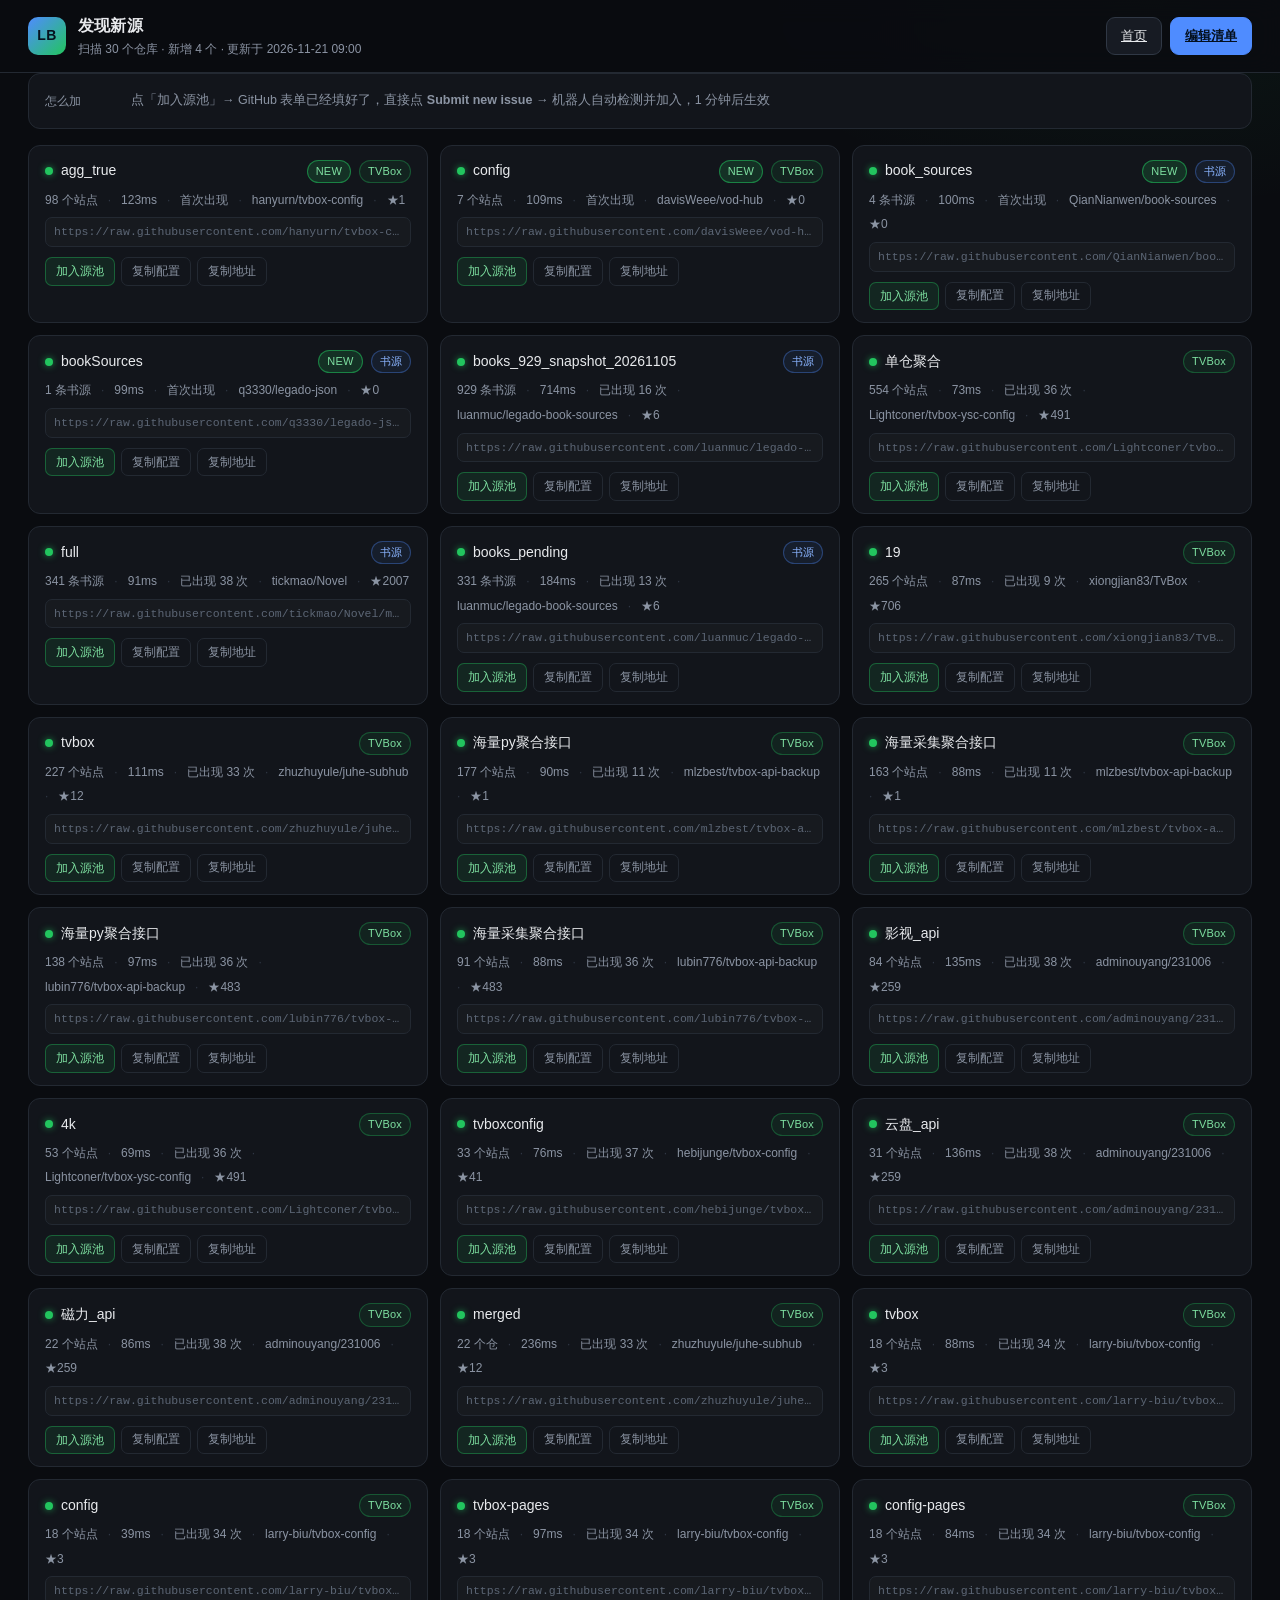
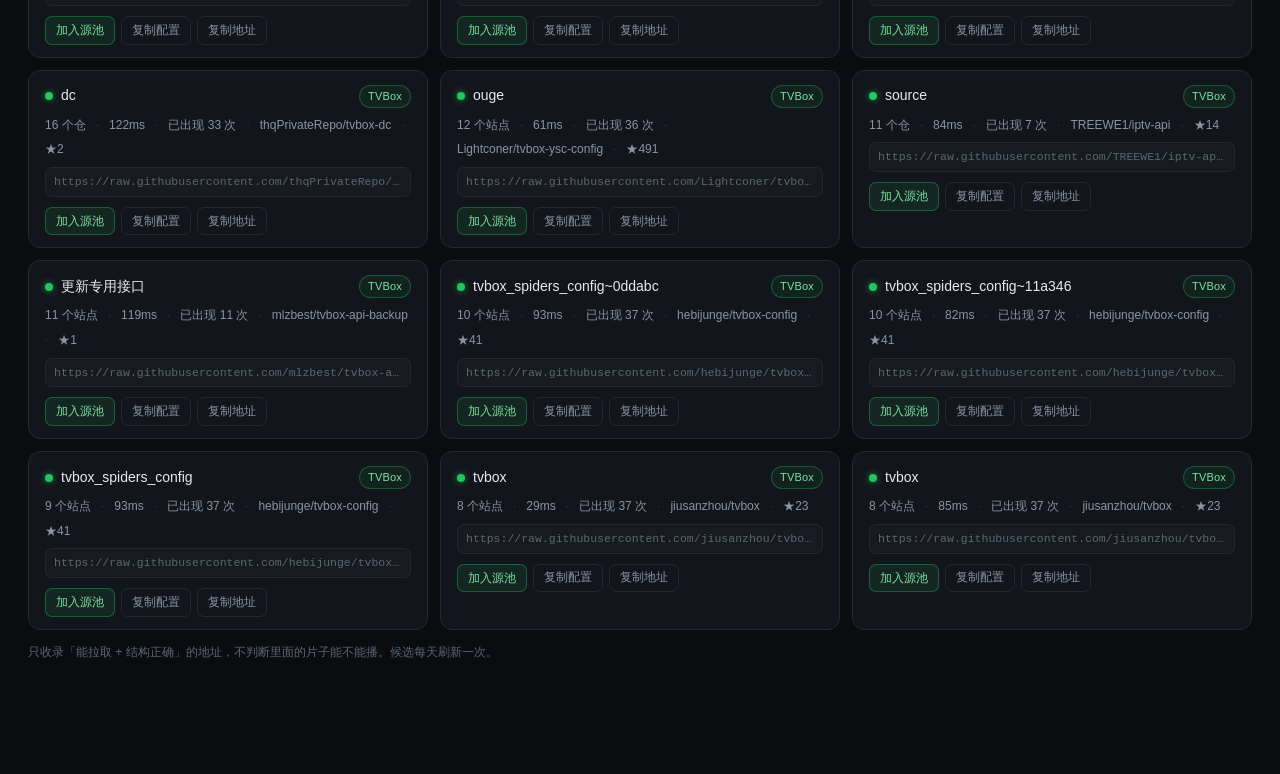
==== docs/discover.html @ 9e71c06d "chore: 更新源 2026-11-21 01:00 UTC" ====
<!doctype html>
<html lang="zh-CN">
<head>
<meta charset="utf-8">
<meta name="viewport" content="width=device-width,initial-scale=1">
<link rel="manifest" href="./manifest.webmanifest">
<link rel="icon" href="./icon.svg" type="image/svg+xml">
<link rel="apple-touch-icon" href="./icon.svg">
<meta name="theme-color" content="#0a0c10">
<meta name="mobile-web-app-capable" content="yes">
<meta name="apple-mobile-web-app-capable" content="yes">
<title>LBOX 源仓库 · 发现</title>
<style>:root {
  --bg: #0a0c10;
  --panel: #12151b;
  --panel-hi: #171b23;
  --border: #232932;
  --border-hi: #303845;
  --text: #e8eaed;
  --muted: #8b94a3;
  --dim: #5c6675;
  --accent: #4f8cff;
  --ok: #22c55e;
  --dead: #ef4444;
  --warn: #f59e0b;
  --radius: 12px;
}

* { box-sizing: border-box; }

html, body {
  margin: 0;
  padding: 0;
  background: var(--bg);
  color: var(--text);
  font-family: -apple-system, BlinkMacSystemFont, "Segoe UI", "PingFang SC",
               "Hiragino Sans GB", "Microsoft YaHei", sans-serif;
  font-size: 14px;
  line-height: 1.55;
  -webkit-font-smoothing: antialiased;
}

body {
  overflow-x: hidden;
  background-image:
    radial-gradient(900px 400px at 15% -10%, rgba(79,140,255,.10), transparent 60%),
    radial-gradient(700px 350px at 90% 0%, rgba(34,197,94,.06), transparent 60%);
  background-repeat: no-repeat;
  min-height: 100vh;
  padding-bottom: 60px;
}

/* ---------- 顶栏 ---------- */
.topbar {
  position: sticky;
  top: 0;
  z-index: 20;
  display: flex;
  align-items: center;
  justify-content: space-between;
  gap: 16px;
  padding: 14px 28px;
  background: rgba(10,12,16,.82);
  backdrop-filter: blur(12px);
  border-bottom: 1px solid var(--border);
}

.brand { display: flex; align-items: center; gap: 12px; }

.logo {
  width: 38px; height: 38px;
  display: grid; place-items: center;
  border-radius: 10px;
  background: linear-gradient(135deg, #4f8cff, #22c55e);
  color: #06121f;
  font-weight: 700;
  font-size: 14px;
  letter-spacing: .5px;
}

.brand-text h1 { margin: 0; font-size: 16px; font-weight: 600; letter-spacing: .2px; }
.brand-text p { margin: 1px 0 0; font-size: 12px; color: var(--muted); }

.top-actions { display: flex; gap: 8px; }

/* ---------- 按钮 ---------- */
.btn {
  appearance: none;
  border: 1px solid var(--border-hi);
  background: var(--panel-hi);
  color: var(--text);
  padding: 8px 14px;
  border-radius: 9px;
  font-size: 13px;
  font-family: inherit;
  cursor: pointer;
  transition: background .16s, border-color .16s, transform .1s;
  white-space: nowrap;
}
.btn:hover { background: #1e232c; border-color: #3b4453; }
.btn:active { transform: translateY(1px); }
.btn:disabled { opacity: .55; cursor: default; }

.btn.primary {
  background: var(--accent);
  border-color: var(--accent);
  color: #04101f;
  font-weight: 600;
}
.btn.primary:hover { background: #6b9dff; border-color: #6b9dff; }

.btn.ghost {
  background: transparent;
  border-color: var(--border);
  color: var(--muted);
}
.btn.ghost:hover { color: var(--text); border-color: var(--border-hi); background: var(--panel); }

/* ---------- 统计 ---------- */
.stats {
  display: grid;
  grid-template-columns: repeat(auto-fit, minmax(190px, 1fr));
  gap: 12px;
  padding: 18px 28px 0;
}

.stat {
  background: var(--panel);
  border: 1px solid var(--border);
  border-radius: var(--radius);
  padding: 14px 16px;
}

.stat-head {
  display: flex; align-items: center; gap: 7px;
  font-size: 12px; color: var(--muted); letter-spacing: .3px;
}

.stat-value { margin-top: 6px; display: flex; align-items: baseline; gap: 6px; }
.stat-value b { font-size: 22px; font-weight: 600; letter-spacing: -.3px; }
.stat-value span { font-size: 12px; color: var(--dim); }
.stat-foot { margin-top: 2px; font-size: 12px; color: var(--dim); }

.dot {
  width: 7px; height: 7px; border-radius: 50%;
  display: inline-block; flex: none;
}
.dot.book { background: var(--accent); box-shadow: 0 0 8px rgba(79,140,255,.6); }
.dot.tvbox { background: var(--ok); box-shadow: 0 0 8px rgba(34,197,94,.6); }
.dot.time { background: var(--dim); }

/* ---------- 工具栏 ---------- */
.toolbar {
  display: flex;
  align-items: center;
  gap: 10px;
  padding: 16px 28px 14px;
  flex-wrap: wrap;
}

.tabs {
  display: flex;
  gap: 2px;
  background: var(--panel);
  border: 1px solid var(--border);
  border-radius: 10px;
  padding: 3px;
}

.tab {
  appearance: none; border: 0; background: transparent;
  color: var(--muted); font-family: inherit; font-size: 13px;
  padding: 6px 14px; border-radius: 7px; cursor: pointer;
  transition: background .16s, color .16s;
}
.tab:hover { color: var(--text); }
.tab.active { background: var(--panel-hi); color: var(--text); box-shadow: 0 1px 0 rgba(255,255,255,.04) inset; }

.search {
  flex: 0 1 280px;
  min-width: 160px;
  background: var(--panel);
  border: 1px solid var(--border);
  border-radius: 10px;
  color: var(--text);
  font-family: inherit;
  font-size: 13px;
  padding: 9px 12px;
  outline: none;
  transition: border-color .16s, background .16s;
}
.search::placeholder { color: var(--dim); }
.search:focus { border-color: var(--accent); background: var(--panel-hi); }

.spacer { flex: 1; }

/* ---------- 卡片网格 ---------- */
.grid {
  display: grid;
  grid-template-columns: repeat(auto-fill, minmax(340px, 1fr));
  gap: 12px;
  padding: 0 28px;
}

.card {
  min-width: 0;
  background: var(--panel);
  border: 1px solid var(--border);
  border-radius: var(--radius);
  padding: 14px 16px 12px;
  display: flex;
  flex-direction: column;
  gap: 8px;
  transition: border-color .16s, background .16s, transform .12s;
}
.card:hover {
  border-color: var(--border-hi);
  background: var(--panel-hi);
  transform: translateY(-1px);
}

.card-top { display: flex; align-items: center; gap: 8px; min-width: 0; }

.status-dot { width: 8px; height: 8px; border-radius: 50%; flex: none; }
.status-dot.ok { background: var(--ok); box-shadow: 0 0 7px rgba(34,197,94,.7); }
.status-dot.dead { background: var(--dead); box-shadow: 0 0 7px rgba(239,68,68,.6); }
.status-dot.unchecked { background: var(--dim); }

.card-title {
  margin: 0;
  font-size: 14px;
  font-weight: 500;
  white-space: nowrap;
  overflow: hidden;
  text-overflow: ellipsis;
  flex: 1;
  min-width: 0;
}

.badge {
  flex: none;
  font-size: 11px;
  padding: 2px 8px;
  border-radius: 999px;
  border: 1px solid var(--border-hi);
  color: var(--muted);
  letter-spacing: .2px;
}
.badge.book { color: #8ab4ff; border-color: rgba(79,140,255,.35); background: rgba(79,140,255,.08); }
.badge.tvbox { color: #7ee0a1; border-color: rgba(34,197,94,.32); background: rgba(34,197,94,.08); }

.card-meta {
  display: flex;
  align-items: center;
  flex-wrap: wrap;
  gap: 6px 10px;
  font-size: 12px;
  color: var(--muted);
}
.card-meta .sep { color: var(--border-hi); }
.card-meta .err { color: #f08a8a; }

.card-url {
  min-width: 0;
  font-family: ui-monospace, SFMono-Regular, Menlo, Consolas, monospace;
  font-size: 11.5px;
  color: var(--dim);
  white-space: nowrap;
  overflow: hidden;
  text-overflow: ellipsis;
  background: rgba(255,255,255,.02);
  border: 1px solid var(--border);
  border-radius: 7px;
  padding: 5px 8px;
}

.card-actions { display: flex; gap: 6px; margin-top: 2px; }

.mini {
  appearance: none;
  border: 1px solid var(--border);
  background: transparent;
  color: var(--muted);
  font-family: inherit;
  font-size: 12px;
  padding: 4px 10px;
  border-radius: 7px;
  cursor: pointer;
  transition: all .14s;
}
.mini:hover { color: var(--text); border-color: var(--border-hi); background: rgba(255,255,255,.03); }
.mini.danger:hover { color: #ffb4b4; border-color: rgba(239,68,68,.5); background: rgba(239,68,68,.08); }

/* ---------- 订阅 / 提示区块 ---------- */
.sub-box {
  background: var(--panel);
  border: 1px solid var(--border);
  border-radius: var(--radius);
  padding: 16px;
  margin: 0 28px 16px;
  display: grid;
  gap: 10px;
}

.sub-row {
  display: flex;
  align-items: center;
  gap: 10px;
  flex-wrap: wrap;
}

.sub-label {
  font-size: 12px;
  color: var(--muted);
  width: 76px;
  flex: none;
}

.sub-url {
  flex: 1;
  min-width: 120px;
  font-family: ui-monospace, SFMono-Regular, Menlo, Consolas, monospace;
  font-size: 12px;
  color: var(--text);
  background: rgba(255, 255, 255, .03);
  border: 1px solid var(--border);
  border-radius: 7px;
  padding: 7px 10px;
  overflow: hidden;
  text-overflow: ellipsis;
  white-space: nowrap;
}

.note {
  padding: 0 28px 40px;
  color: var(--dim);
  font-size: 12px;
  line-height: 1.7;
}

/* ---------- 空状态 ---------- */
.empty {
  text-align: center;
  padding: 80px 20px;
  color: var(--dim);
}
.empty p { margin: 0 0 6px; font-size: 15px; color: var(--muted); }
.empty span { font-size: 12.5px; }

/* ---------- 弹窗 ---------- */
.dlg {
  border: 1px solid var(--border-hi);
  background: var(--panel);
  color: var(--text);
  border-radius: 14px;
  padding: 0;
  width: min(460px, 92vw);
}
.dlg::backdrop { background: rgba(0,0,0,.6); backdrop-filter: blur(3px); }
.dlg form { padding: 20px 22px 18px; display: flex; flex-direction: column; gap: 12px; }
.dlg h2 { margin: 0 0 4px; font-size: 16px; font-weight: 600; }
.dlg label { display: flex; flex-direction: column; gap: 5px; font-size: 12.5px; color: var(--muted); }
.dlg input, .dlg select {
  background: var(--panel-hi);
  border: 1px solid var(--border-hi);
  border-radius: 9px;
  color: var(--text);
  font-family: inherit;
  font-size: 13px;
  padding: 9px 11px;
  outline: none;
}
.dlg input:focus, .dlg select:focus { border-color: var(--accent); }
.dlg-actions { display: flex; justify-content: flex-end; gap: 8px; margin-top: 6px; }

/* ---------- toast ---------- */
.toast {
  position: fixed;
  left: 50%;
  bottom: 34px;
  transform: translate(-50%, 20px);
  background: #1c2230;
  border: 1px solid var(--border-hi);
  color: var(--text);
  padding: 10px 18px;
  border-radius: 10px;
  font-size: 13px;
  opacity: 0;
  pointer-events: none;
  transition: opacity .2s, transform .2s;
  z-index: 60;
  max-width: 90vw;
}
.toast.show { opacity: 1; transform: translate(-50%, 0); }

/* ---------- 响应式 ---------- */
@media (max-width: 860px) {
  .topbar { padding: 12px 16px; flex-direction: column; align-items: stretch; gap: 8px; }
  .top-actions { justify-content: flex-end; flex-wrap: wrap; gap: 8px; }
  .top-actions .badge { display: none; }
  .btn { padding: 7px 12px; font-size: 12.5px; }
  .card-actions { flex-wrap: wrap; }
  .stats { grid-template-columns: 1fr; padding: 14px 16px 0; }
  .toolbar { padding: 12px 16px; }
  .grid { grid-template-columns: 1fr; padding: 0 16px; }
  .search { flex: 1 1 100%; order: 3; }
  .spacer { display: none; }
  .brand-text p { display: none; }
  .sub-box { margin-left: 16px; margin-right: 16px; padding: 12px; }
  .note { padding: 0 16px 32px; }
  .sub-label { width: auto; }
  .sub-row { flex-direction: column; align-items: stretch; gap: 6px; }
  .sub-url { min-width: 0; }
}
</style>
<style>
a.mini { text-decoration: none; display: inline-flex; align-items: center; }
a.mini.add { color: #7ee0a1; border-color: rgba(34,197,94,.38); background: rgba(34,197,94,.10); }
a.mini.add:hover { background: rgba(34,197,94,.18); color: #a9f2c0; border-color: rgba(34,197,94,.6); }
.badge.new { color: #7ee0a1; border-color: rgba(34,197,94,.55); background: rgba(34,197,94,.16); font-weight: 500; }
.badge.reborn { color: #f0c674; border-color: rgba(245,158,11,.5); background: rgba(245,158,11,.14); }
</style>
</head>
<body>

<header class="topbar">
  <div class="brand">
    <div class="logo">LB</div>
    <div class="brand-text">
      <h1>发现新源</h1>
      <p>扫描 30 个仓库 · 新增 4 个 · 更新于 2026-11-21 09:00</p>
    </div>
  </div>
  <div class="top-actions">
    <a class="btn" href="./">首页</a>
    <a class="btn primary" href="https://github.com/angelevil-code/lbox-repo/edit/main/seed_sources.json" target="_blank">编辑清单</a>
  </div>
</header>

<section class="sub-box">
  <div class="sub-row">
    <span class="sub-label">怎么加</span>
    <span style="flex:1;min-width:0;color:var(--muted);font-size:12.5px;line-height:1.7;overflow-wrap:anywhere">
      点「加入源池」→ GitHub 表单已经填好了，直接点 <b>Submit new issue</b> → 机器人自动检测并加入，1 分钟后生效
    </span>
  </div>
</section>

<main class="grid">
    <article class="card">
      <div class="card-top">
        <span class="status-dot ok"></span>
        <h3 class="card-title">agg_true</h3>
        <span class="badge new">NEW</span>
        <span class="badge tvbox">TVBox</span>
      </div>
      <div class="card-meta">
        <span>98 个站点</span><span class="sep">·</span><span>123ms</span>
        <span class="sep">·</span><span>首次出现</span>
        <span class="sep">·</span><span>hanyurn/tvbox-config</span>
        <span class="sep">·</span><span>★1</span>
      </div>
      <div class="card-url" title="https://raw.githubusercontent.com/hanyurn/tvbox-config/main/agg_true.json">https://raw.githubusercontent.com/hanyurn/tvbox-config/main/agg_true.json</div>
      <div class="card-actions">
        <a class="mini add" href="https://github.com/angelevil-code/lbox-repo/issues/new?title=%5Badd%5D+agg_true&body=https%3A%2F%2Fraw.githubusercontent.com%2Fhanyurn%2Ftvbox-config%2Fmain%2Fagg_true.json%0A%0A%E7%B1%BB%E5%9E%8B%EF%BC%9Atvbox%0A%E6%9D%A5%E6%BA%90%EF%BC%9Ahanyurn%2Ftvbox-config%0A%E5%86%85%E5%AE%B9%EF%BC%9A98+%E9%A1%B9%0A" target="_blank" rel="noopener">加入源池</a>
        <button class="mini" data-copy='{
  &quot;type&quot;: &quot;tvbox&quot;,
  &quot;name&quot;: &quot;agg_true&quot;,
  &quot;url&quot;: &quot;https://raw.githubusercontent.com/hanyurn/tvbox-config/main/agg_true.json&quot;,
  &quot;origin&quot;: &quot;github/hanyurn&quot;
}'>复制配置</button>
        <button class="mini" data-copy="https://raw.githubusercontent.com/hanyurn/tvbox-config/main/agg_true.json">复制地址</button>
      </div>
    </article>
    <article class="card">
      <div class="card-top">
        <span class="status-dot ok"></span>
        <h3 class="card-title">config</h3>
        <span class="badge new">NEW</span>
        <span class="badge tvbox">TVBox</span>
      </div>
      <div class="card-meta">
        <span>7 个站点</span><span class="sep">·</span><span>109ms</span>
        <span class="sep">·</span><span>首次出现</span>
        <span class="sep">·</span><span>davisWeee/vod-hub</span>
        <span class="sep">·</span><span>★0</span>
      </div>
      <div class="card-url" title="https://raw.githubusercontent.com/davisWeee/vod-hub/main/tvbox/config.json">https://raw.githubusercontent.com/davisWeee/vod-hub/main/tvbox/config.json</div>
      <div class="card-actions">
        <a class="mini add" href="https://github.com/angelevil-code/lbox-repo/issues/new?title=%5Badd%5D+config&body=https%3A%2F%2Fraw.githubusercontent.com%2FdavisWeee%2Fvod-hub%2Fmain%2Ftvbox%2Fconfig.json%0A%0A%E7%B1%BB%E5%9E%8B%EF%BC%9Atvbox%0A%E6%9D%A5%E6%BA%90%EF%BC%9AdavisWeee%2Fvod-hub%0A%E5%86%85%E5%AE%B9%EF%BC%9A7+%E9%A1%B9%0A" target="_blank" rel="noopener">加入源池</a>
        <button class="mini" data-copy='{
  &quot;type&quot;: &quot;tvbox&quot;,
  &quot;name&quot;: &quot;config&quot;,
  &quot;url&quot;: &quot;https://raw.githubusercontent.com/davisWeee/vod-hub/main/tvbox/config.json&quot;,
  &quot;origin&quot;: &quot;github/davisWeee&quot;
}'>复制配置</button>
        <button class="mini" data-copy="https://raw.githubusercontent.com/davisWeee/vod-hub/main/tvbox/config.json">复制地址</button>
      </div>
    </article>
    <article class="card">
      <div class="card-top">
        <span class="status-dot ok"></span>
        <h3 class="card-title">book_sources</h3>
        <span class="badge new">NEW</span>
        <span class="badge book">书源</span>
      </div>
      <div class="card-meta">
        <span>4 条书源</span><span class="sep">·</span><span>100ms</span>
        <span class="sep">·</span><span>首次出现</span>
        <span class="sep">·</span><span>QianNianwen/book-sources</span>
        <span class="sep">·</span><span>★0</span>
      </div>
      <div class="card-url" title="https://raw.githubusercontent.com/QianNianwen/book-sources/book/book_sources.json">https://raw.githubusercontent.com/QianNianwen/book-sources/book/book_sources.json</div>
      <div class="card-actions">
        <a class="mini add" href="https://github.com/angelevil-code/lbox-repo/issues/new?title=%5Badd%5D+book_sources&body=https%3A%2F%2Fraw.githubusercontent.com%2FQianNianwen%2Fbook-sources%2Fbook%2Fbook_sources.json%0A%0A%E7%B1%BB%E5%9E%8B%EF%BC%9Abook%0A%E6%9D%A5%E6%BA%90%EF%BC%9AQianNianwen%2Fbook-sources%0A%E5%86%85%E5%AE%B9%EF%BC%9A4+%E9%A1%B9%0A" target="_blank" rel="noopener">加入源池</a>
        <button class="mini" data-copy='{
  &quot;type&quot;: &quot;book&quot;,
  &quot;name&quot;: &quot;book_sources&quot;,
  &quot;url&quot;: &quot;https://raw.githubusercontent.com/QianNianwen/book-sources/book/book_sources.json&quot;,
  &quot;origin&quot;: &quot;github/QianNianwen&quot;
}'>复制配置</button>
        <button class="mini" data-copy="https://raw.githubusercontent.com/QianNianwen/book-sources/book/book_sources.json">复制地址</button>
      </div>
    </article>
    <article class="card">
      <div class="card-top">
        <span class="status-dot ok"></span>
        <h3 class="card-title">bookSources</h3>
        <span class="badge new">NEW</span>
        <span class="badge book">书源</span>
      </div>
      <div class="card-meta">
        <span>1 条书源</span><span class="sep">·</span><span>99ms</span>
        <span class="sep">·</span><span>首次出现</span>
        <span class="sep">·</span><span>q3330/legado-json</span>
        <span class="sep">·</span><span>★0</span>
      </div>
      <div class="card-url" title="https://raw.githubusercontent.com/q3330/legado-json/main/app/src/main/assets/defaultData/bookSources.json">https://raw.githubusercontent.com/q3330/legado-json/main/app/src/main/assets/defaultData/bookSources.json</div>
      <div class="card-actions">
        <a class="mini add" href="https://github.com/angelevil-code/lbox-repo/issues/new?title=%5Badd%5D+bookSources&body=https%3A%2F%2Fraw.githubusercontent.com%2Fq3330%2Flegado-json%2Fmain%2Fapp%2Fsrc%2Fmain%2Fassets%2FdefaultData%2FbookSources.json%0A%0A%E7%B1%BB%E5%9E%8B%EF%BC%9Abook%0A%E6%9D%A5%E6%BA%90%EF%BC%9Aq3330%2Flegado-json%0A%E5%86%85%E5%AE%B9%EF%BC%9A1+%E9%A1%B9%0A" target="_blank" rel="noopener">加入源池</a>
        <button class="mini" data-copy='{
  &quot;type&quot;: &quot;book&quot;,
  &quot;name&quot;: &quot;bookSources&quot;,
  &quot;url&quot;: &quot;https://raw.githubusercontent.com/q3330/legado-json/main/app/src/main/assets/defaultData/bookSources.json&quot;,
  &quot;origin&quot;: &quot;github/q3330&quot;
}'>复制配置</button>
        <button class="mini" data-copy="https://raw.githubusercontent.com/q3330/legado-json/main/app/src/main/assets/defaultData/bookSources.json">复制地址</button>
      </div>
    </article>
    <article class="card">
      <div class="card-top">
        <span class="status-dot ok"></span>
        <h3 class="card-title">books_929_snapshot_20261105</h3>
        
        <span class="badge book">书源</span>
      </div>
      <div class="card-meta">
        <span>929 条书源</span><span class="sep">·</span><span>714ms</span>
        <span class="sep">·</span><span>已出现 16 次</span>
        <span class="sep">·</span><span>luanmuc/legado-book-sources</span>
        <span class="sep">·</span><span>★6</span>
      </div>
      <div class="card-url" title="https://raw.githubusercontent.com/luanmuc/legado-book-sources/main/backups/books_929_snapshot_20261105.json">https://raw.githubusercontent.com/luanmuc/legado-book-sources/main/backups/books_929_snapshot_20261105.json</div>
      <div class="card-actions">
        <a class="mini add" href="https://github.com/angelevil-code/lbox-repo/issues/new?title=%5Badd%5D+books_929_snapshot_20261105&body=https%3A%2F%2Fraw.githubusercontent.com%2Fluanmuc%2Flegado-book-sources%2Fmain%2Fbackups%2Fbooks_929_snapshot_20261105.json%0A%0A%E7%B1%BB%E5%9E%8B%EF%BC%9Abook%0A%E6%9D%A5%E6%BA%90%EF%BC%9Aluanmuc%2Flegado-book-sources%0A%E5%86%85%E5%AE%B9%EF%BC%9A929+%E9%A1%B9%0A" target="_blank" rel="noopener">加入源池</a>
        <button class="mini" data-copy='{
  &quot;type&quot;: &quot;book&quot;,
  &quot;name&quot;: &quot;books_929_snapshot_20261105&quot;,
  &quot;url&quot;: &quot;https://raw.githubusercontent.com/luanmuc/legado-book-sources/main/backups/books_929_snapshot_20261105.json&quot;,
  &quot;origin&quot;: &quot;github/luanmuc&quot;
}'>复制配置</button>
        <button class="mini" data-copy="https://raw.githubusercontent.com/luanmuc/legado-book-sources/main/backups/books_929_snapshot_20261105.json">复制地址</button>
      </div>
    </article>
    <article class="card">
      <div class="card-top">
        <span class="status-dot ok"></span>
        <h3 class="card-title">单仓聚合</h3>
        
        <span class="badge tvbox">TVBox</span>
      </div>
      <div class="card-meta">
        <span>554 个站点</span><span class="sep">·</span><span>73ms</span>
        <span class="sep">·</span><span>已出现 36 次</span>
        <span class="sep">·</span><span>Lightconer/tvbox-ysc-config</span>
        <span class="sep">·</span><span>★491</span>
      </div>
      <div class="card-url" title="https://raw.githubusercontent.com/Lightconer/tvbox-ysc-config/main/output/%E5%8D%95%E4%BB%93%E8%81%9A%E5%90%88.json">https://raw.githubusercontent.com/Lightconer/tvbox-ysc-config/main/output/%E5%8D%95%E4%BB%93%E8%81%9A%E5%90%88.json</div>
      <div class="card-actions">
        <a class="mini add" href="https://github.com/angelevil-code/lbox-repo/issues/new?title=%5Badd%5D+%E5%8D%95%E4%BB%93%E8%81%9A%E5%90%88&body=https%3A%2F%2Fraw.githubusercontent.com%2FLightconer%2Ftvbox-ysc-config%2Fmain%2Foutput%2F%25E5%258D%2595%25E4%25BB%2593%25E8%2581%259A%25E5%2590%2588.json%0A%0A%E7%B1%BB%E5%9E%8B%EF%BC%9Atvbox%0A%E6%9D%A5%E6%BA%90%EF%BC%9ALightconer%2Ftvbox-ysc-config%0A%E5%86%85%E5%AE%B9%EF%BC%9A554+%E9%A1%B9%0A" target="_blank" rel="noopener">加入源池</a>
        <button class="mini" data-copy='{
  &quot;type&quot;: &quot;tvbox&quot;,
  &quot;name&quot;: &quot;单仓聚合&quot;,
  &quot;url&quot;: &quot;https://raw.githubusercontent.com/Lightconer/tvbox-ysc-config/main/output/%E5%8D%95%E4%BB%93%E8%81%9A%E5%90%88.json&quot;,
  &quot;origin&quot;: &quot;github/Lightconer&quot;
}'>复制配置</button>
        <button class="mini" data-copy="https://raw.githubusercontent.com/Lightconer/tvbox-ysc-config/main/output/%E5%8D%95%E4%BB%93%E8%81%9A%E5%90%88.json">复制地址</button>
      </div>
    </article>
    <article class="card">
      <div class="card-top">
        <span class="status-dot ok"></span>
        <h3 class="card-title">full</h3>
        
        <span class="badge book">书源</span>
      </div>
      <div class="card-meta">
        <span>341 条书源</span><span class="sep">·</span><span>91ms</span>
        <span class="sep">·</span><span>已出现 38 次</span>
        <span class="sep">·</span><span>tickmao/Novel</span>
        <span class="sep">·</span><span>★2007</span>
      </div>
      <div class="card-url" title="https://raw.githubusercontent.com/tickmao/Novel/master/sources/legado/full.json">https://raw.githubusercontent.com/tickmao/Novel/master/sources/legado/full.json</div>
      <div class="card-actions">
        <a class="mini add" href="https://github.com/angelevil-code/lbox-repo/issues/new?title=%5Badd%5D+full&body=https%3A%2F%2Fraw.githubusercontent.com%2Ftickmao%2FNovel%2Fmaster%2Fsources%2Flegado%2Ffull.json%0A%0A%E7%B1%BB%E5%9E%8B%EF%BC%9Abook%0A%E6%9D%A5%E6%BA%90%EF%BC%9Atickmao%2FNovel%0A%E5%86%85%E5%AE%B9%EF%BC%9A341+%E9%A1%B9%0A" target="_blank" rel="noopener">加入源池</a>
        <button class="mini" data-copy='{
  &quot;type&quot;: &quot;book&quot;,
  &quot;name&quot;: &quot;full&quot;,
  &quot;url&quot;: &quot;https://raw.githubusercontent.com/tickmao/Novel/master/sources/legado/full.json&quot;,
  &quot;origin&quot;: &quot;github/tickmao&quot;
}'>复制配置</button>
        <button class="mini" data-copy="https://raw.githubusercontent.com/tickmao/Novel/master/sources/legado/full.json">复制地址</button>
      </div>
    </article>
    <article class="card">
      <div class="card-top">
        <span class="status-dot ok"></span>
        <h3 class="card-title">books_pending</h3>
        
        <span class="badge book">书源</span>
      </div>
      <div class="card-meta">
        <span>331 条书源</span><span class="sep">·</span><span>184ms</span>
        <span class="sep">·</span><span>已出现 13 次</span>
        <span class="sep">·</span><span>luanmuc/legado-book-sources</span>
        <span class="sep">·</span><span>★6</span>
      </div>
      <div class="card-url" title="https://raw.githubusercontent.com/luanmuc/legado-book-sources/main/books_pending.json">https://raw.githubusercontent.com/luanmuc/legado-book-sources/main/books_pending.json</div>
      <div class="card-actions">
        <a class="mini add" href="https://github.com/angelevil-code/lbox-repo/issues/new?title=%5Badd%5D+books_pending&body=https%3A%2F%2Fraw.githubusercontent.com%2Fluanmuc%2Flegado-book-sources%2Fmain%2Fbooks_pending.json%0A%0A%E7%B1%BB%E5%9E%8B%EF%BC%9Abook%0A%E6%9D%A5%E6%BA%90%EF%BC%9Aluanmuc%2Flegado-book-sources%0A%E5%86%85%E5%AE%B9%EF%BC%9A331+%E9%A1%B9%0A" target="_blank" rel="noopener">加入源池</a>
        <button class="mini" data-copy='{
  &quot;type&quot;: &quot;book&quot;,
  &quot;name&quot;: &quot;books_pending&quot;,
  &quot;url&quot;: &quot;https://raw.githubusercontent.com/luanmuc/legado-book-sources/main/books_pending.json&quot;,
  &quot;origin&quot;: &quot;github/luanmuc&quot;
}'>复制配置</button>
        <button class="mini" data-copy="https://raw.githubusercontent.com/luanmuc/legado-book-sources/main/books_pending.json">复制地址</button>
      </div>
    </article>
    <article class="card">
      <div class="card-top">
        <span class="status-dot ok"></span>
        <h3 class="card-title">19</h3>
        
        <span class="badge tvbox">TVBox</span>
      </div>
      <div class="card-meta">
        <span>265 个站点</span><span class="sep">·</span><span>87ms</span>
        <span class="sep">·</span><span>已出现 9 次</span>
        <span class="sep">·</span><span>xiongjian83/TvBox</span>
        <span class="sep">·</span><span>★706</span>
      </div>
      <div class="card-url" title="https://raw.githubusercontent.com/xiongjian83/TvBox/main/19.json">https://raw.githubusercontent.com/xiongjian83/TvBox/main/19.json</div>
      <div class="card-actions">
        <a class="mini add" href="https://github.com/angelevil-code/lbox-repo/issues/new?title=%5Badd%5D+19&body=https%3A%2F%2Fraw.githubusercontent.com%2Fxiongjian83%2FTvBox%2Fmain%2F19.json%0A%0A%E7%B1%BB%E5%9E%8B%EF%BC%9Atvbox%0A%E6%9D%A5%E6%BA%90%EF%BC%9Axiongjian83%2FTvBox%0A%E5%86%85%E5%AE%B9%EF%BC%9A265+%E9%A1%B9%0A" target="_blank" rel="noopener">加入源池</a>
        <button class="mini" data-copy='{
  &quot;type&quot;: &quot;tvbox&quot;,
  &quot;name&quot;: &quot;19&quot;,
  &quot;url&quot;: &quot;https://raw.githubusercontent.com/xiongjian83/TvBox/main/19.json&quot;,
  &quot;origin&quot;: &quot;github/xiongjian83&quot;
}'>复制配置</button>
        <button class="mini" data-copy="https://raw.githubusercontent.com/xiongjian83/TvBox/main/19.json">复制地址</button>
      </div>
    </article>
    <article class="card">
      <div class="card-top">
        <span class="status-dot ok"></span>
        <h3 class="card-title">tvbox</h3>
        
        <span class="badge tvbox">TVBox</span>
      </div>
      <div class="card-meta">
        <span>227 个站点</span><span class="sep">·</span><span>111ms</span>
        <span class="sep">·</span><span>已出现 33 次</span>
        <span class="sep">·</span><span>zhuzhuyule/juhe-subhub</span>
        <span class="sep">·</span><span>★12</span>
      </div>
      <div class="card-url" title="https://raw.githubusercontent.com/zhuzhuyule/juhe-subhub/main/docs/tvbox.json">https://raw.githubusercontent.com/zhuzhuyule/juhe-subhub/main/docs/tvbox.json</div>
      <div class="card-actions">
        <a class="mini add" href="https://github.com/angelevil-code/lbox-repo/issues/new?title=%5Badd%5D+tvbox&body=https%3A%2F%2Fraw.githubusercontent.com%2Fzhuzhuyule%2Fjuhe-subhub%2Fmain%2Fdocs%2Ftvbox.json%0A%0A%E7%B1%BB%E5%9E%8B%EF%BC%9Atvbox%0A%E6%9D%A5%E6%BA%90%EF%BC%9Azhuzhuyule%2Fjuhe-subhub%0A%E5%86%85%E5%AE%B9%EF%BC%9A227+%E9%A1%B9%0A" target="_blank" rel="noopener">加入源池</a>
        <button class="mini" data-copy='{
  &quot;type&quot;: &quot;tvbox&quot;,
  &quot;name&quot;: &quot;tvbox&quot;,
  &quot;url&quot;: &quot;https://raw.githubusercontent.com/zhuzhuyule/juhe-subhub/main/docs/tvbox.json&quot;,
  &quot;origin&quot;: &quot;github/zhuzhuyule&quot;
}'>复制配置</button>
        <button class="mini" data-copy="https://raw.githubusercontent.com/zhuzhuyule/juhe-subhub/main/docs/tvbox.json">复制地址</button>
      </div>
    </article>
    <article class="card">
      <div class="card-top">
        <span class="status-dot ok"></span>
        <h3 class="card-title">海量py聚合接口</h3>
        
        <span class="badge tvbox">TVBox</span>
      </div>
      <div class="card-meta">
        <span>177 个站点</span><span class="sep">·</span><span>90ms</span>
        <span class="sep">·</span><span>已出现 11 次</span>
        <span class="sep">·</span><span>mlzbest/tvbox-api-backup</span>
        <span class="sep">·</span><span>★1</span>
      </div>
      <div class="card-url" title="https://raw.githubusercontent.com/mlzbest/tvbox-api-backup/main/tvbox/%E6%B5%B7%E9%87%8Fpy%E8%81%9A%E5%90%88%E6%8E%A5%E5%8F%A3.json">https://raw.githubusercontent.com/mlzbest/tvbox-api-backup/main/tvbox/%E6%B5%B7%E9%87%8Fpy%E8%81%9A%E5%90%88%E6%8E%A5%E5%8F%A3.json</div>
      <div class="card-actions">
        <a class="mini add" href="https://github.com/angelevil-code/lbox-repo/issues/new?title=%5Badd%5D+%E6%B5%B7%E9%87%8Fpy%E8%81%9A%E5%90%88%E6%8E%A5%E5%8F%A3&body=https%3A%2F%2Fraw.githubusercontent.com%2Fmlzbest%2Ftvbox-api-backup%2Fmain%2Ftvbox%2F%25E6%25B5%25B7%25E9%2587%258Fpy%25E8%2581%259A%25E5%2590%2588%25E6%258E%25A5%25E5%258F%25A3.json%0A%0A%E7%B1%BB%E5%9E%8B%EF%BC%9Atvbox%0A%E6%9D%A5%E6%BA%90%EF%BC%9Amlzbest%2Ftvbox-api-backup%0A%E5%86%85%E5%AE%B9%EF%BC%9A177+%E9%A1%B9%0A" target="_blank" rel="noopener">加入源池</a>
        <button class="mini" data-copy='{
  &quot;type&quot;: &quot;tvbox&quot;,
  &quot;name&quot;: &quot;海量py聚合接口&quot;,
  &quot;url&quot;: &quot;https://raw.githubusercontent.com/mlzbest/tvbox-api-backup/main/tvbox/%E6%B5%B7%E9%87%8Fpy%E8%81%9A%E5%90%88%E6%8E%A5%E5%8F%A3.json&quot;,
  &quot;origin&quot;: &quot;github/mlzbest&quot;
}'>复制配置</button>
        <button class="mini" data-copy="https://raw.githubusercontent.com/mlzbest/tvbox-api-backup/main/tvbox/%E6%B5%B7%E9%87%8Fpy%E8%81%9A%E5%90%88%E6%8E%A5%E5%8F%A3.json">复制地址</button>
      </div>
    </article>
    <article class="card">
      <div class="card-top">
        <span class="status-dot ok"></span>
        <h3 class="card-title">海量采集聚合接口</h3>
        
        <span class="badge tvbox">TVBox</span>
      </div>
      <div class="card-meta">
        <span>163 个站点</span><span class="sep">·</span><span>88ms</span>
        <span class="sep">·</span><span>已出现 11 次</span>
        <span class="sep">·</span><span>mlzbest/tvbox-api-backup</span>
        <span class="sep">·</span><span>★1</span>
      </div>
      <div class="card-url" title="https://raw.githubusercontent.com/mlzbest/tvbox-api-backup/main/tvbox/%E6%B5%B7%E9%87%8F%E9%87%87%E9%9B%86%E8%81%9A%E5%90%88%E6%8E%A5%E5%8F%A3.json">https://raw.githubusercontent.com/mlzbest/tvbox-api-backup/main/tvbox/%E6%B5%B7%E9%87%8F%E9%87%87%E9%9B%86%E8%81%9A%E5%90%88%E6%8E%A5%E5%8F%A3.json</div>
      <div class="card-actions">
        <a class="mini add" href="https://github.com/angelevil-code/lbox-repo/issues/new?title=%5Badd%5D+%E6%B5%B7%E9%87%8F%E9%87%87%E9%9B%86%E8%81%9A%E5%90%88%E6%8E%A5%E5%8F%A3&body=https%3A%2F%2Fraw.githubusercontent.com%2Fmlzbest%2Ftvbox-api-backup%2Fmain%2Ftvbox%2F%25E6%25B5%25B7%25E9%2587%258F%25E9%2587%2587%25E9%259B%2586%25E8%2581%259A%25E5%2590%2588%25E6%258E%25A5%25E5%258F%25A3.json%0A%0A%E7%B1%BB%E5%9E%8B%EF%BC%9Atvbox%0A%E6%9D%A5%E6%BA%90%EF%BC%9Amlzbest%2Ftvbox-api-backup%0A%E5%86%85%E5%AE%B9%EF%BC%9A163+%E9%A1%B9%0A" target="_blank" rel="noopener">加入源池</a>
        <button class="mini" data-copy='{
  &quot;type&quot;: &quot;tvbox&quot;,
  &quot;name&quot;: &quot;海量采集聚合接口&quot;,
  &quot;url&quot;: &quot;https://raw.githubusercontent.com/mlzbest/tvbox-api-backup/main/tvbox/%E6%B5%B7%E9%87%8F%E9%87%87%E9%9B%86%E8%81%9A%E5%90%88%E6%8E%A5%E5%8F%A3.json&quot;,
  &quot;origin&quot;: &quot;github/mlzbest&quot;
}'>复制配置</button>
        <button class="mini" data-copy="https://raw.githubusercontent.com/mlzbest/tvbox-api-backup/main/tvbox/%E6%B5%B7%E9%87%8F%E9%87%87%E9%9B%86%E8%81%9A%E5%90%88%E6%8E%A5%E5%8F%A3.json">复制地址</button>
      </div>
    </article>
    <article class="card">
      <div class="card-top">
        <span class="status-dot ok"></span>
        <h3 class="card-title">海量py聚合接口</h3>
        
        <span class="badge tvbox">TVBox</span>
      </div>
      <div class="card-meta">
        <span>138 个站点</span><span class="sep">·</span><span>97ms</span>
        <span class="sep">·</span><span>已出现 36 次</span>
        <span class="sep">·</span><span>lubin776/tvbox-api-backup</span>
        <span class="sep">·</span><span>★483</span>
      </div>
      <div class="card-url" title="https://raw.githubusercontent.com/lubin776/tvbox-api-backup/main/tvbox/%E6%B5%B7%E9%87%8Fpy%E8%81%9A%E5%90%88%E6%8E%A5%E5%8F%A3.json">https://raw.githubusercontent.com/lubin776/tvbox-api-backup/main/tvbox/%E6%B5%B7%E9%87%8Fpy%E8%81%9A%E5%90%88%E6%8E%A5%E5%8F%A3.json</div>
      <div class="card-actions">
        <a class="mini add" href="https://github.com/angelevil-code/lbox-repo/issues/new?title=%5Badd%5D+%E6%B5%B7%E9%87%8Fpy%E8%81%9A%E5%90%88%E6%8E%A5%E5%8F%A3&body=https%3A%2F%2Fraw.githubusercontent.com%2Flubin776%2Ftvbox-api-backup%2Fmain%2Ftvbox%2F%25E6%25B5%25B7%25E9%2587%258Fpy%25E8%2581%259A%25E5%2590%2588%25E6%258E%25A5%25E5%258F%25A3.json%0A%0A%E7%B1%BB%E5%9E%8B%EF%BC%9Atvbox%0A%E6%9D%A5%E6%BA%90%EF%BC%9Alubin776%2Ftvbox-api-backup%0A%E5%86%85%E5%AE%B9%EF%BC%9A138+%E9%A1%B9%0A" target="_blank" rel="noopener">加入源池</a>
        <button class="mini" data-copy='{
  &quot;type&quot;: &quot;tvbox&quot;,
  &quot;name&quot;: &quot;海量py聚合接口&quot;,
  &quot;url&quot;: &quot;https://raw.githubusercontent.com/lubin776/tvbox-api-backup/main/tvbox/%E6%B5%B7%E9%87%8Fpy%E8%81%9A%E5%90%88%E6%8E%A5%E5%8F%A3.json&quot;,
  &quot;origin&quot;: &quot;github/lubin776&quot;
}'>复制配置</button>
        <button class="mini" data-copy="https://raw.githubusercontent.com/lubin776/tvbox-api-backup/main/tvbox/%E6%B5%B7%E9%87%8Fpy%E8%81%9A%E5%90%88%E6%8E%A5%E5%8F%A3.json">复制地址</button>
      </div>
    </article>
    <article class="card">
      <div class="card-top">
        <span class="status-dot ok"></span>
        <h3 class="card-title">海量采集聚合接口</h3>
        
        <span class="badge tvbox">TVBox</span>
      </div>
      <div class="card-meta">
        <span>91 个站点</span><span class="sep">·</span><span>88ms</span>
        <span class="sep">·</span><span>已出现 36 次</span>
        <span class="sep">·</span><span>lubin776/tvbox-api-backup</span>
        <span class="sep">·</span><span>★483</span>
      </div>
      <div class="card-url" title="https://raw.githubusercontent.com/lubin776/tvbox-api-backup/main/tvbox/%E6%B5%B7%E9%87%8F%E9%87%87%E9%9B%86%E8%81%9A%E5%90%88%E6%8E%A5%E5%8F%A3.json">https://raw.githubusercontent.com/lubin776/tvbox-api-backup/main/tvbox/%E6%B5%B7%E9%87%8F%E9%87%87%E9%9B%86%E8%81%9A%E5%90%88%E6%8E%A5%E5%8F%A3.json</div>
      <div class="card-actions">
        <a class="mini add" href="https://github.com/angelevil-code/lbox-repo/issues/new?title=%5Badd%5D+%E6%B5%B7%E9%87%8F%E9%87%87%E9%9B%86%E8%81%9A%E5%90%88%E6%8E%A5%E5%8F%A3&body=https%3A%2F%2Fraw.githubusercontent.com%2Flubin776%2Ftvbox-api-backup%2Fmain%2Ftvbox%2F%25E6%25B5%25B7%25E9%2587%258F%25E9%2587%2587%25E9%259B%2586%25E8%2581%259A%25E5%2590%2588%25E6%258E%25A5%25E5%258F%25A3.json%0A%0A%E7%B1%BB%E5%9E%8B%EF%BC%9Atvbox%0A%E6%9D%A5%E6%BA%90%EF%BC%9Alubin776%2Ftvbox-api-backup%0A%E5%86%85%E5%AE%B9%EF%BC%9A91+%E9%A1%B9%0A" target="_blank" rel="noopener">加入源池</a>
        <button class="mini" data-copy='{
  &quot;type&quot;: &quot;tvbox&quot;,
  &quot;name&quot;: &quot;海量采集聚合接口&quot;,
  &quot;url&quot;: &quot;https://raw.githubusercontent.com/lubin776/tvbox-api-backup/main/tvbox/%E6%B5%B7%E9%87%8F%E9%87%87%E9%9B%86%E8%81%9A%E5%90%88%E6%8E%A5%E5%8F%A3.json&quot;,
  &quot;origin&quot;: &quot;github/lubin776&quot;
}'>复制配置</button>
        <button class="mini" data-copy="https://raw.githubusercontent.com/lubin776/tvbox-api-backup/main/tvbox/%E6%B5%B7%E9%87%8F%E9%87%87%E9%9B%86%E8%81%9A%E5%90%88%E6%8E%A5%E5%8F%A3.json">复制地址</button>
      </div>
    </article>
    <article class="card">
      <div class="card-top">
        <span class="status-dot ok"></span>
        <h3 class="card-title">影视_api</h3>
        
        <span class="badge tvbox">TVBox</span>
      </div>
      <div class="card-meta">
        <span>84 个站点</span><span class="sep">·</span><span>135ms</span>
        <span class="sep">·</span><span>已出现 38 次</span>
        <span class="sep">·</span><span>adminouyang/231006</span>
        <span class="sep">·</span><span>★259</span>
      </div>
      <div class="card-url" title="https://raw.githubusercontent.com/adminouyang/231006/main/tvbox/PizazzGY/%E5%BD%B1%E8%A7%86_api.json">https://raw.githubusercontent.com/adminouyang/231006/main/tvbox/PizazzGY/%E5%BD%B1%E8%A7%86_api.json</div>
      <div class="card-actions">
        <a class="mini add" href="https://github.com/angelevil-code/lbox-repo/issues/new?title=%5Badd%5D+%E5%BD%B1%E8%A7%86_api&body=https%3A%2F%2Fraw.githubusercontent.com%2Fadminouyang%2F231006%2Fmain%2Ftvbox%2FPizazzGY%2F%25E5%25BD%25B1%25E8%25A7%2586_api.json%0A%0A%E7%B1%BB%E5%9E%8B%EF%BC%9Atvbox%0A%E6%9D%A5%E6%BA%90%EF%BC%9Aadminouyang%2F231006%0A%E5%86%85%E5%AE%B9%EF%BC%9A84+%E9%A1%B9%0A" target="_blank" rel="noopener">加入源池</a>
        <button class="mini" data-copy='{
  &quot;type&quot;: &quot;tvbox&quot;,
  &quot;name&quot;: &quot;影视_api&quot;,
  &quot;url&quot;: &quot;https://raw.githubusercontent.com/adminouyang/231006/main/tvbox/PizazzGY/%E5%BD%B1%E8%A7%86_api.json&quot;,
  &quot;origin&quot;: &quot;github/adminouyang&quot;
}'>复制配置</button>
        <button class="mini" data-copy="https://raw.githubusercontent.com/adminouyang/231006/main/tvbox/PizazzGY/%E5%BD%B1%E8%A7%86_api.json">复制地址</button>
      </div>
    </article>
    <article class="card">
      <div class="card-top">
        <span class="status-dot ok"></span>
        <h3 class="card-title">4k</h3>
        
        <span class="badge tvbox">TVBox</span>
      </div>
      <div class="card-meta">
        <span>53 个站点</span><span class="sep">·</span><span>69ms</span>
        <span class="sep">·</span><span>已出现 36 次</span>
        <span class="sep">·</span><span>Lightconer/tvbox-ysc-config</span>
        <span class="sep">·</span><span>★491</span>
      </div>
      <div class="card-url" title="https://raw.githubusercontent.com/Lightconer/tvbox-ysc-config/main/output/4k.json">https://raw.githubusercontent.com/Lightconer/tvbox-ysc-config/main/output/4k.json</div>
      <div class="card-actions">
        <a class="mini add" href="https://github.com/angelevil-code/lbox-repo/issues/new?title=%5Badd%5D+4k&body=https%3A%2F%2Fraw.githubusercontent.com%2FLightconer%2Ftvbox-ysc-config%2Fmain%2Foutput%2F4k.json%0A%0A%E7%B1%BB%E5%9E%8B%EF%BC%9Atvbox%0A%E6%9D%A5%E6%BA%90%EF%BC%9ALightconer%2Ftvbox-ysc-config%0A%E5%86%85%E5%AE%B9%EF%BC%9A53+%E9%A1%B9%0A" target="_blank" rel="noopener">加入源池</a>
        <button class="mini" data-copy='{
  &quot;type&quot;: &quot;tvbox&quot;,
  &quot;name&quot;: &quot;4k&quot;,
  &quot;url&quot;: &quot;https://raw.githubusercontent.com/Lightconer/tvbox-ysc-config/main/output/4k.json&quot;,
  &quot;origin&quot;: &quot;github/Lightconer&quot;
}'>复制配置</button>
        <button class="mini" data-copy="https://raw.githubusercontent.com/Lightconer/tvbox-ysc-config/main/output/4k.json">复制地址</button>
      </div>
    </article>
    <article class="card">
      <div class="card-top">
        <span class="status-dot ok"></span>
        <h3 class="card-title">tvboxconfig</h3>
        
        <span class="badge tvbox">TVBox</span>
      </div>
      <div class="card-meta">
        <span>33 个站点</span><span class="sep">·</span><span>76ms</span>
        <span class="sep">·</span><span>已出现 37 次</span>
        <span class="sep">·</span><span>hebijunge/tvbox-config</span>
        <span class="sep">·</span><span>★41</span>
      </div>
      <div class="card-url" title="https://raw.githubusercontent.com/hebijunge/tvbox-config/main/raw/vod/tvboxconfig.json">https://raw.githubusercontent.com/hebijunge/tvbox-config/main/raw/vod/tvboxconfig.json</div>
      <div class="card-actions">
        <a class="mini add" href="https://github.com/angelevil-code/lbox-repo/issues/new?title=%5Badd%5D+tvboxconfig&body=https%3A%2F%2Fraw.githubusercontent.com%2Fhebijunge%2Ftvbox-config%2Fmain%2Fraw%2Fvod%2Ftvboxconfig.json%0A%0A%E7%B1%BB%E5%9E%8B%EF%BC%9Atvbox%0A%E6%9D%A5%E6%BA%90%EF%BC%9Ahebijunge%2Ftvbox-config%0A%E5%86%85%E5%AE%B9%EF%BC%9A33+%E9%A1%B9%0A" target="_blank" rel="noopener">加入源池</a>
        <button class="mini" data-copy='{
  &quot;type&quot;: &quot;tvbox&quot;,
  &quot;name&quot;: &quot;tvboxconfig&quot;,
  &quot;url&quot;: &quot;https://raw.githubusercontent.com/hebijunge/tvbox-config/main/raw/vod/tvboxconfig.json&quot;,
  &quot;origin&quot;: &quot;github/hebijunge&quot;
}'>复制配置</button>
        <button class="mini" data-copy="https://raw.githubusercontent.com/hebijunge/tvbox-config/main/raw/vod/tvboxconfig.json">复制地址</button>
      </div>
    </article>
    <article class="card">
      <div class="card-top">
        <span class="status-dot ok"></span>
        <h3 class="card-title">云盘_api</h3>
        
        <span class="badge tvbox">TVBox</span>
      </div>
      <div class="card-meta">
        <span>31 个站点</span><span class="sep">·</span><span>136ms</span>
        <span class="sep">·</span><span>已出现 38 次</span>
        <span class="sep">·</span><span>adminouyang/231006</span>
        <span class="sep">·</span><span>★259</span>
      </div>
      <div class="card-url" title="https://raw.githubusercontent.com/adminouyang/231006/main/tvbox/PizazzGY/%E4%BA%91%E7%9B%98_api.json">https://raw.githubusercontent.com/adminouyang/231006/main/tvbox/PizazzGY/%E4%BA%91%E7%9B%98_api.json</div>
      <div class="card-actions">
        <a class="mini add" href="https://github.com/angelevil-code/lbox-repo/issues/new?title=%5Badd%5D+%E4%BA%91%E7%9B%98_api&body=https%3A%2F%2Fraw.githubusercontent.com%2Fadminouyang%2F231006%2Fmain%2Ftvbox%2FPizazzGY%2F%25E4%25BA%2591%25E7%259B%2598_api.json%0A%0A%E7%B1%BB%E5%9E%8B%EF%BC%9Atvbox%0A%E6%9D%A5%E6%BA%90%EF%BC%9Aadminouyang%2F231006%0A%E5%86%85%E5%AE%B9%EF%BC%9A31+%E9%A1%B9%0A" target="_blank" rel="noopener">加入源池</a>
        <button class="mini" data-copy='{
  &quot;type&quot;: &quot;tvbox&quot;,
  &quot;name&quot;: &quot;云盘_api&quot;,
  &quot;url&quot;: &quot;https://raw.githubusercontent.com/adminouyang/231006/main/tvbox/PizazzGY/%E4%BA%91%E7%9B%98_api.json&quot;,
  &quot;origin&quot;: &quot;github/adminouyang&quot;
}'>复制配置</button>
        <button class="mini" data-copy="https://raw.githubusercontent.com/adminouyang/231006/main/tvbox/PizazzGY/%E4%BA%91%E7%9B%98_api.json">复制地址</button>
      </div>
    </article>
    <article class="card">
      <div class="card-top">
        <span class="status-dot ok"></span>
        <h3 class="card-title">磁力_api</h3>
        
        <span class="badge tvbox">TVBox</span>
      </div>
      <div class="card-meta">
        <span>22 个站点</span><span class="sep">·</span><span>86ms</span>
        <span class="sep">·</span><span>已出现 38 次</span>
        <span class="sep">·</span><span>adminouyang/231006</span>
        <span class="sep">·</span><span>★259</span>
      </div>
      <div class="card-url" title="https://raw.githubusercontent.com/adminouyang/231006/main/tvbox/PizazzGY/%E7%A3%81%E5%8A%9B_api.json">https://raw.githubusercontent.com/adminouyang/231006/main/tvbox/PizazzGY/%E7%A3%81%E5%8A%9B_api.json</div>
      <div class="card-actions">
        <a class="mini add" href="https://github.com/angelevil-code/lbox-repo/issues/new?title=%5Badd%5D+%E7%A3%81%E5%8A%9B_api&body=https%3A%2F%2Fraw.githubusercontent.com%2Fadminouyang%2F231006%2Fmain%2Ftvbox%2FPizazzGY%2F%25E7%25A3%2581%25E5%258A%259B_api.json%0A%0A%E7%B1%BB%E5%9E%8B%EF%BC%9Atvbox%0A%E6%9D%A5%E6%BA%90%EF%BC%9Aadminouyang%2F231006%0A%E5%86%85%E5%AE%B9%EF%BC%9A22+%E9%A1%B9%0A" target="_blank" rel="noopener">加入源池</a>
        <button class="mini" data-copy='{
  &quot;type&quot;: &quot;tvbox&quot;,
  &quot;name&quot;: &quot;磁力_api&quot;,
  &quot;url&quot;: &quot;https://raw.githubusercontent.com/adminouyang/231006/main/tvbox/PizazzGY/%E7%A3%81%E5%8A%9B_api.json&quot;,
  &quot;origin&quot;: &quot;github/adminouyang&quot;
}'>复制配置</button>
        <button class="mini" data-copy="https://raw.githubusercontent.com/adminouyang/231006/main/tvbox/PizazzGY/%E7%A3%81%E5%8A%9B_api.json">复制地址</button>
      </div>
    </article>
    <article class="card">
      <div class="card-top">
        <span class="status-dot ok"></span>
        <h3 class="card-title">merged</h3>
        
        <span class="badge tvbox">TVBox</span>
      </div>
      <div class="card-meta">
        <span>22 个仓</span><span class="sep">·</span><span>236ms</span>
        <span class="sep">·</span><span>已出现 33 次</span>
        <span class="sep">·</span><span>zhuzhuyule/juhe-subhub</span>
        <span class="sep">·</span><span>★12</span>
      </div>
      <div class="card-url" title="https://raw.githubusercontent.com/zhuzhuyule/juhe-subhub/main/docs/merged.json">https://raw.githubusercontent.com/zhuzhuyule/juhe-subhub/main/docs/merged.json</div>
      <div class="card-actions">
        <a class="mini add" href="https://github.com/angelevil-code/lbox-repo/issues/new?title=%5Badd%5D+merged&body=https%3A%2F%2Fraw.githubusercontent.com%2Fzhuzhuyule%2Fjuhe-subhub%2Fmain%2Fdocs%2Fmerged.json%0A%0A%E7%B1%BB%E5%9E%8B%EF%BC%9Atvbox%0A%E6%9D%A5%E6%BA%90%EF%BC%9Azhuzhuyule%2Fjuhe-subhub%0A%E5%86%85%E5%AE%B9%EF%BC%9A22+%E9%A1%B9%0A" target="_blank" rel="noopener">加入源池</a>
        <button class="mini" data-copy='{
  &quot;type&quot;: &quot;tvbox&quot;,
  &quot;name&quot;: &quot;merged&quot;,
  &quot;url&quot;: &quot;https://raw.githubusercontent.com/zhuzhuyule/juhe-subhub/main/docs/merged.json&quot;,
  &quot;origin&quot;: &quot;github/zhuzhuyule&quot;
}'>复制配置</button>
        <button class="mini" data-copy="https://raw.githubusercontent.com/zhuzhuyule/juhe-subhub/main/docs/merged.json">复制地址</button>
      </div>
    </article>
    <article class="card">
      <div class="card-top">
        <span class="status-dot ok"></span>
        <h3 class="card-title">tvbox</h3>
        
        <span class="badge tvbox">TVBox</span>
      </div>
      <div class="card-meta">
        <span>18 个站点</span><span class="sep">·</span><span>88ms</span>
        <span class="sep">·</span><span>已出现 34 次</span>
        <span class="sep">·</span><span>larry-biu/tvbox-config</span>
        <span class="sep">·</span><span>★3</span>
      </div>
      <div class="card-url" title="https://raw.githubusercontent.com/larry-biu/tvbox-config/main/tvbox.json">https://raw.githubusercontent.com/larry-biu/tvbox-config/main/tvbox.json</div>
      <div class="card-actions">
        <a class="mini add" href="https://github.com/angelevil-code/lbox-repo/issues/new?title=%5Badd%5D+tvbox&body=https%3A%2F%2Fraw.githubusercontent.com%2Flarry-biu%2Ftvbox-config%2Fmain%2Ftvbox.json%0A%0A%E7%B1%BB%E5%9E%8B%EF%BC%9Atvbox%0A%E6%9D%A5%E6%BA%90%EF%BC%9Alarry-biu%2Ftvbox-config%0A%E5%86%85%E5%AE%B9%EF%BC%9A18+%E9%A1%B9%0A" target="_blank" rel="noopener">加入源池</a>
        <button class="mini" data-copy='{
  &quot;type&quot;: &quot;tvbox&quot;,
  &quot;name&quot;: &quot;tvbox&quot;,
  &quot;url&quot;: &quot;https://raw.githubusercontent.com/larry-biu/tvbox-config/main/tvbox.json&quot;,
  &quot;origin&quot;: &quot;github/larry-biu&quot;
}'>复制配置</button>
        <button class="mini" data-copy="https://raw.githubusercontent.com/larry-biu/tvbox-config/main/tvbox.json">复制地址</button>
      </div>
    </article>
    <article class="card">
      <div class="card-top">
        <span class="status-dot ok"></span>
        <h3 class="card-title">config</h3>
        
        <span class="badge tvbox">TVBox</span>
      </div>
      <div class="card-meta">
        <span>18 个站点</span><span class="sep">·</span><span>39ms</span>
        <span class="sep">·</span><span>已出现 34 次</span>
        <span class="sep">·</span><span>larry-biu/tvbox-config</span>
        <span class="sep">·</span><span>★3</span>
      </div>
      <div class="card-url" title="https://raw.githubusercontent.com/larry-biu/tvbox-config/main/config.json">https://raw.githubusercontent.com/larry-biu/tvbox-config/main/config.json</div>
      <div class="card-actions">
        <a class="mini add" href="https://github.com/angelevil-code/lbox-repo/issues/new?title=%5Badd%5D+config&body=https%3A%2F%2Fraw.githubusercontent.com%2Flarry-biu%2Ftvbox-config%2Fmain%2Fconfig.json%0A%0A%E7%B1%BB%E5%9E%8B%EF%BC%9Atvbox%0A%E6%9D%A5%E6%BA%90%EF%BC%9Alarry-biu%2Ftvbox-config%0A%E5%86%85%E5%AE%B9%EF%BC%9A18+%E9%A1%B9%0A" target="_blank" rel="noopener">加入源池</a>
        <button class="mini" data-copy='{
  &quot;type&quot;: &quot;tvbox&quot;,
  &quot;name&quot;: &quot;config&quot;,
  &quot;url&quot;: &quot;https://raw.githubusercontent.com/larry-biu/tvbox-config/main/config.json&quot;,
  &quot;origin&quot;: &quot;github/larry-biu&quot;
}'>复制配置</button>
        <button class="mini" data-copy="https://raw.githubusercontent.com/larry-biu/tvbox-config/main/config.json">复制地址</button>
      </div>
    </article>
    <article class="card">
      <div class="card-top">
        <span class="status-dot ok"></span>
        <h3 class="card-title">tvbox-pages</h3>
        
        <span class="badge tvbox">TVBox</span>
      </div>
      <div class="card-meta">
        <span>18 个站点</span><span class="sep">·</span><span>97ms</span>
        <span class="sep">·</span><span>已出现 34 次</span>
        <span class="sep">·</span><span>larry-biu/tvbox-config</span>
        <span class="sep">·</span><span>★3</span>
      </div>
      <div class="card-url" title="https://raw.githubusercontent.com/larry-biu/tvbox-config/main/tvbox-pages.json">https://raw.githubusercontent.com/larry-biu/tvbox-config/main/tvbox-pages.json</div>
      <div class="card-actions">
        <a class="mini add" href="https://github.com/angelevil-code/lbox-repo/issues/new?title=%5Badd%5D+tvbox-pages&body=https%3A%2F%2Fraw.githubusercontent.com%2Flarry-biu%2Ftvbox-config%2Fmain%2Ftvbox-pages.json%0A%0A%E7%B1%BB%E5%9E%8B%EF%BC%9Atvbox%0A%E6%9D%A5%E6%BA%90%EF%BC%9Alarry-biu%2Ftvbox-config%0A%E5%86%85%E5%AE%B9%EF%BC%9A18+%E9%A1%B9%0A" target="_blank" rel="noopener">加入源池</a>
        <button class="mini" data-copy='{
  &quot;type&quot;: &quot;tvbox&quot;,
  &quot;name&quot;: &quot;tvbox-pages&quot;,
  &quot;url&quot;: &quot;https://raw.githubusercontent.com/larry-biu/tvbox-config/main/tvbox-pages.json&quot;,
  &quot;origin&quot;: &quot;github/larry-biu&quot;
}'>复制配置</button>
        <button class="mini" data-copy="https://raw.githubusercontent.com/larry-biu/tvbox-config/main/tvbox-pages.json">复制地址</button>
      </div>
    </article>
    <article class="card">
      <div class="card-top">
        <span class="status-dot ok"></span>
        <h3 class="card-title">config-pages</h3>
        
        <span class="badge tvbox">TVBox</span>
      </div>
      <div class="card-meta">
        <span>18 个站点</span><span class="sep">·</span><span>84ms</span>
        <span class="sep">·</span><span>已出现 34 次</span>
        <span class="sep">·</span><span>larry-biu/tvbox-config</span>
        <span class="sep">·</span><span>★3</span>
      </div>
      <div class="card-url" title="https://raw.githubusercontent.com/larry-biu/tvbox-config/main/config-pages.json">https://raw.githubusercontent.com/larry-biu/tvbox-config/main/config-pages.json</div>
      <div class="card-actions">
        <a class="mini add" href="https://github.com/angelevil-code/lbox-repo/issues/new?title=%5Badd%5D+config-pages&body=https%3A%2F%2Fraw.githubusercontent.com%2Flarry-biu%2Ftvbox-config%2Fmain%2Fconfig-pages.json%0A%0A%E7%B1%BB%E5%9E%8B%EF%BC%9Atvbox%0A%E6%9D%A5%E6%BA%90%EF%BC%9Alarry-biu%2Ftvbox-config%0A%E5%86%85%E5%AE%B9%EF%BC%9A18+%E9%A1%B9%0A" target="_blank" rel="noopener">加入源池</a>
        <button class="mini" data-copy='{
  &quot;type&quot;: &quot;tvbox&quot;,
  &quot;name&quot;: &quot;config-pages&quot;,
  &quot;url&quot;: &quot;https://raw.githubusercontent.com/larry-biu/tvbox-config/main/config-pages.json&quot;,
  &quot;origin&quot;: &quot;github/larry-biu&quot;
}'>复制配置</button>
        <button class="mini" data-copy="https://raw.githubusercontent.com/larry-biu/tvbox-config/main/config-pages.json">复制地址</button>
      </div>
    </article>
    <article class="card">
      <div class="card-top">
        <span class="status-dot ok"></span>
        <h3 class="card-title">dc</h3>
        
        <span class="badge tvbox">TVBox</span>
      </div>
      <div class="card-meta">
        <span>16 个仓</span><span class="sep">·</span><span>122ms</span>
        <span class="sep">·</span><span>已出现 33 次</span>
        <span class="sep">·</span><span>thqPrivateRepo/tvbox-dc</span>
        <span class="sep">·</span><span>★2</span>
      </div>
      <div class="card-url" title="https://raw.githubusercontent.com/thqPrivateRepo/tvbox-dc/main/dc.json">https://raw.githubusercontent.com/thqPrivateRepo/tvbox-dc/main/dc.json</div>
      <div class="card-actions">
        <a class="mini add" href="https://github.com/angelevil-code/lbox-repo/issues/new?title=%5Badd%5D+dc&body=https%3A%2F%2Fraw.githubusercontent.com%2FthqPrivateRepo%2Ftvbox-dc%2Fmain%2Fdc.json%0A%0A%E7%B1%BB%E5%9E%8B%EF%BC%9Atvbox%0A%E6%9D%A5%E6%BA%90%EF%BC%9AthqPrivateRepo%2Ftvbox-dc%0A%E5%86%85%E5%AE%B9%EF%BC%9A16+%E9%A1%B9%0A" target="_blank" rel="noopener">加入源池</a>
        <button class="mini" data-copy='{
  &quot;type&quot;: &quot;tvbox&quot;,
  &quot;name&quot;: &quot;dc&quot;,
  &quot;url&quot;: &quot;https://raw.githubusercontent.com/thqPrivateRepo/tvbox-dc/main/dc.json&quot;,
  &quot;origin&quot;: &quot;github/thqPrivateRepo&quot;
}'>复制配置</button>
        <button class="mini" data-copy="https://raw.githubusercontent.com/thqPrivateRepo/tvbox-dc/main/dc.json">复制地址</button>
      </div>
    </article>
    <article class="card">
      <div class="card-top">
        <span class="status-dot ok"></span>
        <h3 class="card-title">ouge</h3>
        
        <span class="badge tvbox">TVBox</span>
      </div>
      <div class="card-meta">
        <span>12 个站点</span><span class="sep">·</span><span>61ms</span>
        <span class="sep">·</span><span>已出现 36 次</span>
        <span class="sep">·</span><span>Lightconer/tvbox-ysc-config</span>
        <span class="sep">·</span><span>★491</span>
      </div>
      <div class="card-url" title="https://raw.githubusercontent.com/Lightconer/tvbox-ysc-config/main/output/ouge.json">https://raw.githubusercontent.com/Lightconer/tvbox-ysc-config/main/output/ouge.json</div>
      <div class="card-actions">
        <a class="mini add" href="https://github.com/angelevil-code/lbox-repo/issues/new?title=%5Badd%5D+ouge&body=https%3A%2F%2Fraw.githubusercontent.com%2FLightconer%2Ftvbox-ysc-config%2Fmain%2Foutput%2Fouge.json%0A%0A%E7%B1%BB%E5%9E%8B%EF%BC%9Atvbox%0A%E6%9D%A5%E6%BA%90%EF%BC%9ALightconer%2Ftvbox-ysc-config%0A%E5%86%85%E5%AE%B9%EF%BC%9A12+%E9%A1%B9%0A" target="_blank" rel="noopener">加入源池</a>
        <button class="mini" data-copy='{
  &quot;type&quot;: &quot;tvbox&quot;,
  &quot;name&quot;: &quot;ouge&quot;,
  &quot;url&quot;: &quot;https://raw.githubusercontent.com/Lightconer/tvbox-ysc-config/main/output/ouge.json&quot;,
  &quot;origin&quot;: &quot;github/Lightconer&quot;
}'>复制配置</button>
        <button class="mini" data-copy="https://raw.githubusercontent.com/Lightconer/tvbox-ysc-config/main/output/ouge.json">复制地址</button>
      </div>
    </article>
    <article class="card">
      <div class="card-top">
        <span class="status-dot ok"></span>
        <h3 class="card-title">source</h3>
        
        <span class="badge tvbox">TVBox</span>
      </div>
      <div class="card-meta">
        <span>11 个仓</span><span class="sep">·</span><span>84ms</span>
        <span class="sep">·</span><span>已出现 7 次</span>
        <span class="sep">·</span><span>TREEWE1/iptv-api</span>
        <span class="sep">·</span><span>★14</span>
      </div>
      <div class="card-url" title="https://raw.githubusercontent.com/TREEWE1/iptv-api/master/source.json">https://raw.githubusercontent.com/TREEWE1/iptv-api/master/source.json</div>
      <div class="card-actions">
        <a class="mini add" href="https://github.com/angelevil-code/lbox-repo/issues/new?title=%5Badd%5D+source&body=https%3A%2F%2Fraw.githubusercontent.com%2FTREEWE1%2Fiptv-api%2Fmaster%2Fsource.json%0A%0A%E7%B1%BB%E5%9E%8B%EF%BC%9Atvbox%0A%E6%9D%A5%E6%BA%90%EF%BC%9ATREEWE1%2Fiptv-api%0A%E5%86%85%E5%AE%B9%EF%BC%9A11+%E9%A1%B9%0A" target="_blank" rel="noopener">加入源池</a>
        <button class="mini" data-copy='{
  &quot;type&quot;: &quot;tvbox&quot;,
  &quot;name&quot;: &quot;source&quot;,
  &quot;url&quot;: &quot;https://raw.githubusercontent.com/TREEWE1/iptv-api/master/source.json&quot;,
  &quot;origin&quot;: &quot;github/TREEWE1&quot;
}'>复制配置</button>
        <button class="mini" data-copy="https://raw.githubusercontent.com/TREEWE1/iptv-api/master/source.json">复制地址</button>
      </div>
    </article>
    <article class="card">
      <div class="card-top">
        <span class="status-dot ok"></span>
        <h3 class="card-title">更新专用接口</h3>
        
        <span class="badge tvbox">TVBox</span>
      </div>
      <div class="card-meta">
        <span>11 个站点</span><span class="sep">·</span><span>119ms</span>
        <span class="sep">·</span><span>已出现 11 次</span>
        <span class="sep">·</span><span>mlzbest/tvbox-api-backup</span>
        <span class="sep">·</span><span>★1</span>
      </div>
      <div class="card-url" title="https://raw.githubusercontent.com/mlzbest/tvbox-api-backup/main/tvbox/%E6%9B%B4%E6%96%B0%E4%B8%93%E7%94%A8%E6%8E%A5%E5%8F%A3.json">https://raw.githubusercontent.com/mlzbest/tvbox-api-backup/main/tvbox/%E6%9B%B4%E6%96%B0%E4%B8%93%E7%94%A8%E6%8E%A5%E5%8F%A3.json</div>
      <div class="card-actions">
        <a class="mini add" href="https://github.com/angelevil-code/lbox-repo/issues/new?title=%5Badd%5D+%E6%9B%B4%E6%96%B0%E4%B8%93%E7%94%A8%E6%8E%A5%E5%8F%A3&body=https%3A%2F%2Fraw.githubusercontent.com%2Fmlzbest%2Ftvbox-api-backup%2Fmain%2Ftvbox%2F%25E6%259B%25B4%25E6%2596%25B0%25E4%25B8%2593%25E7%2594%25A8%25E6%258E%25A5%25E5%258F%25A3.json%0A%0A%E7%B1%BB%E5%9E%8B%EF%BC%9Atvbox%0A%E6%9D%A5%E6%BA%90%EF%BC%9Amlzbest%2Ftvbox-api-backup%0A%E5%86%85%E5%AE%B9%EF%BC%9A11+%E9%A1%B9%0A" target="_blank" rel="noopener">加入源池</a>
        <button class="mini" data-copy='{
  &quot;type&quot;: &quot;tvbox&quot;,
  &quot;name&quot;: &quot;更新专用接口&quot;,
  &quot;url&quot;: &quot;https://raw.githubusercontent.com/mlzbest/tvbox-api-backup/main/tvbox/%E6%9B%B4%E6%96%B0%E4%B8%93%E7%94%A8%E6%8E%A5%E5%8F%A3.json&quot;,
  &quot;origin&quot;: &quot;github/mlzbest&quot;
}'>复制配置</button>
        <button class="mini" data-copy="https://raw.githubusercontent.com/mlzbest/tvbox-api-backup/main/tvbox/%E6%9B%B4%E6%96%B0%E4%B8%93%E7%94%A8%E6%8E%A5%E5%8F%A3.json">复制地址</button>
      </div>
    </article>
    <article class="card">
      <div class="card-top">
        <span class="status-dot ok"></span>
        <h3 class="card-title">tvbox_spiders_config~0ddabc</h3>
        
        <span class="badge tvbox">TVBox</span>
      </div>
      <div class="card-meta">
        <span>10 个站点</span><span class="sep">·</span><span>93ms</span>
        <span class="sep">·</span><span>已出现 37 次</span>
        <span class="sep">·</span><span>hebijunge/tvbox-config</span>
        <span class="sep">·</span><span>★41</span>
      </div>
      <div class="card-url" title="https://raw.githubusercontent.com/hebijunge/tvbox-config/main/raw/vod/tvbox_spiders_config~0ddabc.json">https://raw.githubusercontent.com/hebijunge/tvbox-config/main/raw/vod/tvbox_spiders_config~0ddabc.json</div>
      <div class="card-actions">
        <a class="mini add" href="https://github.com/angelevil-code/lbox-repo/issues/new?title=%5Badd%5D+tvbox_spiders_config~0ddabc&body=https%3A%2F%2Fraw.githubusercontent.com%2Fhebijunge%2Ftvbox-config%2Fmain%2Fraw%2Fvod%2Ftvbox_spiders_config~0ddabc.json%0A%0A%E7%B1%BB%E5%9E%8B%EF%BC%9Atvbox%0A%E6%9D%A5%E6%BA%90%EF%BC%9Ahebijunge%2Ftvbox-config%0A%E5%86%85%E5%AE%B9%EF%BC%9A10+%E9%A1%B9%0A" target="_blank" rel="noopener">加入源池</a>
        <button class="mini" data-copy='{
  &quot;type&quot;: &quot;tvbox&quot;,
  &quot;name&quot;: &quot;tvbox_spiders_config~0ddabc&quot;,
  &quot;url&quot;: &quot;https://raw.githubusercontent.com/hebijunge/tvbox-config/main/raw/vod/tvbox_spiders_config~0ddabc.json&quot;,
  &quot;origin&quot;: &quot;github/hebijunge&quot;
}'>复制配置</button>
        <button class="mini" data-copy="https://raw.githubusercontent.com/hebijunge/tvbox-config/main/raw/vod/tvbox_spiders_config~0ddabc.json">复制地址</button>
      </div>
    </article>
    <article class="card">
      <div class="card-top">
        <span class="status-dot ok"></span>
        <h3 class="card-title">tvbox_spiders_config~11a346</h3>
        
        <span class="badge tvbox">TVBox</span>
      </div>
      <div class="card-meta">
        <span>10 个站点</span><span class="sep">·</span><span>82ms</span>
        <span class="sep">·</span><span>已出现 37 次</span>
        <span class="sep">·</span><span>hebijunge/tvbox-config</span>
        <span class="sep">·</span><span>★41</span>
      </div>
      <div class="card-url" title="https://raw.githubusercontent.com/hebijunge/tvbox-config/main/raw/vod/tvbox_spiders_config~11a346.json">https://raw.githubusercontent.com/hebijunge/tvbox-config/main/raw/vod/tvbox_spiders_config~11a346.json</div>
      <div class="card-actions">
        <a class="mini add" href="https://github.com/angelevil-code/lbox-repo/issues/new?title=%5Badd%5D+tvbox_spiders_config~11a346&body=https%3A%2F%2Fraw.githubusercontent.com%2Fhebijunge%2Ftvbox-config%2Fmain%2Fraw%2Fvod%2Ftvbox_spiders_config~11a346.json%0A%0A%E7%B1%BB%E5%9E%8B%EF%BC%9Atvbox%0A%E6%9D%A5%E6%BA%90%EF%BC%9Ahebijunge%2Ftvbox-config%0A%E5%86%85%E5%AE%B9%EF%BC%9A10+%E9%A1%B9%0A" target="_blank" rel="noopener">加入源池</a>
        <button class="mini" data-copy='{
  &quot;type&quot;: &quot;tvbox&quot;,
  &quot;name&quot;: &quot;tvbox_spiders_config~11a346&quot;,
  &quot;url&quot;: &quot;https://raw.githubusercontent.com/hebijunge/tvbox-config/main/raw/vod/tvbox_spiders_config~11a346.json&quot;,
  &quot;origin&quot;: &quot;github/hebijunge&quot;
}'>复制配置</button>
        <button class="mini" data-copy="https://raw.githubusercontent.com/hebijunge/tvbox-config/main/raw/vod/tvbox_spiders_config~11a346.json">复制地址</button>
      </div>
    </article>
    <article class="card">
      <div class="card-top">
        <span class="status-dot ok"></span>
        <h3 class="card-title">tvbox_spiders_config</h3>
        
        <span class="badge tvbox">TVBox</span>
      </div>
      <div class="card-meta">
        <span>9 个站点</span><span class="sep">·</span><span>93ms</span>
        <span class="sep">·</span><span>已出现 37 次</span>
        <span class="sep">·</span><span>hebijunge/tvbox-config</span>
        <span class="sep">·</span><span>★41</span>
      </div>
      <div class="card-url" title="https://raw.githubusercontent.com/hebijunge/tvbox-config/main/raw/vod/tvbox_spiders_config.json">https://raw.githubusercontent.com/hebijunge/tvbox-config/main/raw/vod/tvbox_spiders_config.json</div>
      <div class="card-actions">
        <a class="mini add" href="https://github.com/angelevil-code/lbox-repo/issues/new?title=%5Badd%5D+tvbox_spiders_config&body=https%3A%2F%2Fraw.githubusercontent.com%2Fhebijunge%2Ftvbox-config%2Fmain%2Fraw%2Fvod%2Ftvbox_spiders_config.json%0A%0A%E7%B1%BB%E5%9E%8B%EF%BC%9Atvbox%0A%E6%9D%A5%E6%BA%90%EF%BC%9Ahebijunge%2Ftvbox-config%0A%E5%86%85%E5%AE%B9%EF%BC%9A9+%E9%A1%B9%0A" target="_blank" rel="noopener">加入源池</a>
        <button class="mini" data-copy='{
  &quot;type&quot;: &quot;tvbox&quot;,
  &quot;name&quot;: &quot;tvbox_spiders_config&quot;,
  &quot;url&quot;: &quot;https://raw.githubusercontent.com/hebijunge/tvbox-config/main/raw/vod/tvbox_spiders_config.json&quot;,
  &quot;origin&quot;: &quot;github/hebijunge&quot;
}'>复制配置</button>
        <button class="mini" data-copy="https://raw.githubusercontent.com/hebijunge/tvbox-config/main/raw/vod/tvbox_spiders_config.json">复制地址</button>
      </div>
    </article>
    <article class="card">
      <div class="card-top">
        <span class="status-dot ok"></span>
        <h3 class="card-title">tvbox</h3>
        
        <span class="badge tvbox">TVBox</span>
      </div>
      <div class="card-meta">
        <span>8 个站点</span><span class="sep">·</span><span>29ms</span>
        <span class="sep">·</span><span>已出现 37 次</span>
        <span class="sep">·</span><span>jiusanzhou/tvbox</span>
        <span class="sep">·</span><span>★23</span>
      </div>
      <div class="card-url" title="https://raw.githubusercontent.com/jiusanzhou/tvbox/main/tvbox.json">https://raw.githubusercontent.com/jiusanzhou/tvbox/main/tvbox.json</div>
      <div class="card-actions">
        <a class="mini add" href="https://github.com/angelevil-code/lbox-repo/issues/new?title=%5Badd%5D+tvbox&body=https%3A%2F%2Fraw.githubusercontent.com%2Fjiusanzhou%2Ftvbox%2Fmain%2Ftvbox.json%0A%0A%E7%B1%BB%E5%9E%8B%EF%BC%9Atvbox%0A%E6%9D%A5%E6%BA%90%EF%BC%9Ajiusanzhou%2Ftvbox%0A%E5%86%85%E5%AE%B9%EF%BC%9A8+%E9%A1%B9%0A" target="_blank" rel="noopener">加入源池</a>
        <button class="mini" data-copy='{
  &quot;type&quot;: &quot;tvbox&quot;,
  &quot;name&quot;: &quot;tvbox&quot;,
  &quot;url&quot;: &quot;https://raw.githubusercontent.com/jiusanzhou/tvbox/main/tvbox.json&quot;,
  &quot;origin&quot;: &quot;github/jiusanzhou&quot;
}'>复制配置</button>
        <button class="mini" data-copy="https://raw.githubusercontent.com/jiusanzhou/tvbox/main/tvbox.json">复制地址</button>
      </div>
    </article>
    <article class="card">
      <div class="card-top">
        <span class="status-dot ok"></span>
        <h3 class="card-title">tvbox</h3>
        
        <span class="badge tvbox">TVBox</span>
      </div>
      <div class="card-meta">
        <span>8 个站点</span><span class="sep">·</span><span>85ms</span>
        <span class="sep">·</span><span>已出现 37 次</span>
        <span class="sep">·</span><span>jiusanzhou/tvbox</span>
        <span class="sep">·</span><span>★23</span>
      </div>
      <div class="card-url" title="https://raw.githubusercontent.com/jiusanzhou/tvbox/main/docs/tvbox.json">https://raw.githubusercontent.com/jiusanzhou/tvbox/main/docs/tvbox.json</div>
      <div class="card-actions">
        <a class="mini add" href="https://github.com/angelevil-code/lbox-repo/issues/new?title=%5Badd%5D+tvbox&body=https%3A%2F%2Fraw.githubusercontent.com%2Fjiusanzhou%2Ftvbox%2Fmain%2Fdocs%2Ftvbox.json%0A%0A%E7%B1%BB%E5%9E%8B%EF%BC%9Atvbox%0A%E6%9D%A5%E6%BA%90%EF%BC%9Ajiusanzhou%2Ftvbox%0A%E5%86%85%E5%AE%B9%EF%BC%9A8+%E9%A1%B9%0A" target="_blank" rel="noopener">加入源池</a>
        <button class="mini" data-copy='{
  &quot;type&quot;: &quot;tvbox&quot;,
  &quot;name&quot;: &quot;tvbox&quot;,
  &quot;url&quot;: &quot;https://raw.githubusercontent.com/jiusanzhou/tvbox/main/docs/tvbox.json&quot;,
  &quot;origin&quot;: &quot;github/jiusanzhou&quot;
}'>复制配置</button>
        <button class="mini" data-copy="https://raw.githubusercontent.com/jiusanzhou/tvbox/main/docs/tvbox.json">复制地址</button>
      </div>
    </article>
</main>

<p class="note">只收录「能拉取 + 结构正确」的地址，不判断里面的片子能不能播。候选每天刷新一次。</p>

<div id="toast" class="toast"></div>
<script>
function toast(m) {
  const el = document.getElementById("toast");
  el.textContent = m; el.classList.add("show");
  clearTimeout(el._t); el._t = setTimeout(() => el.classList.remove("show"), 1800);
}
async function copy(t) {
  try { await navigator.clipboard.writeText(t); return true; }
  catch {
    const a = document.createElement("textarea");
    a.value = t; a.style.position = "fixed"; a.style.opacity = "0";
    document.body.appendChild(a); a.select();
    let ok = false; try { ok = document.execCommand("copy"); } catch {}
    a.remove(); return ok;
  }
}
document.addEventListener("click", async (e) => {
  const b = e.target.closest("[data-copy]");
  if (!b) return;
  toast(await copy(b.dataset.copy) ? "已复制" : "复制失败");
});
</script>
</body>
</html>
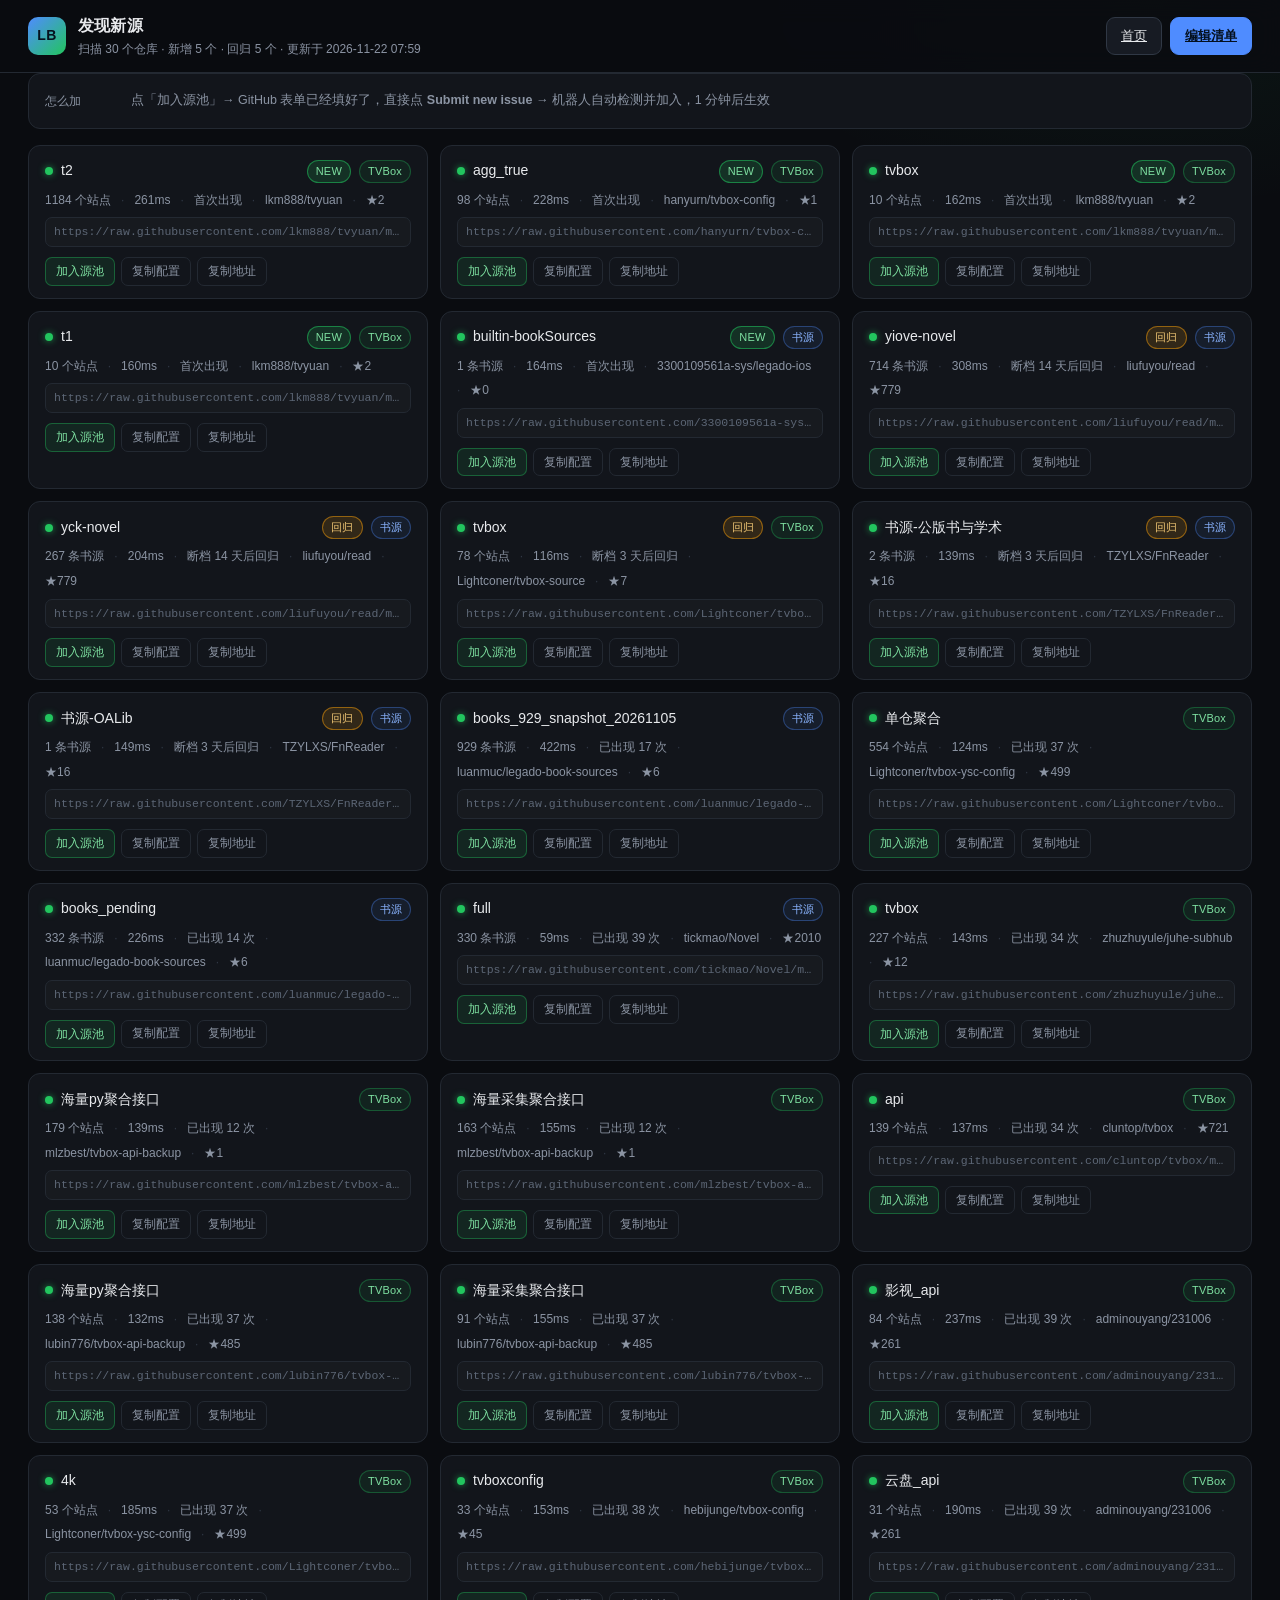
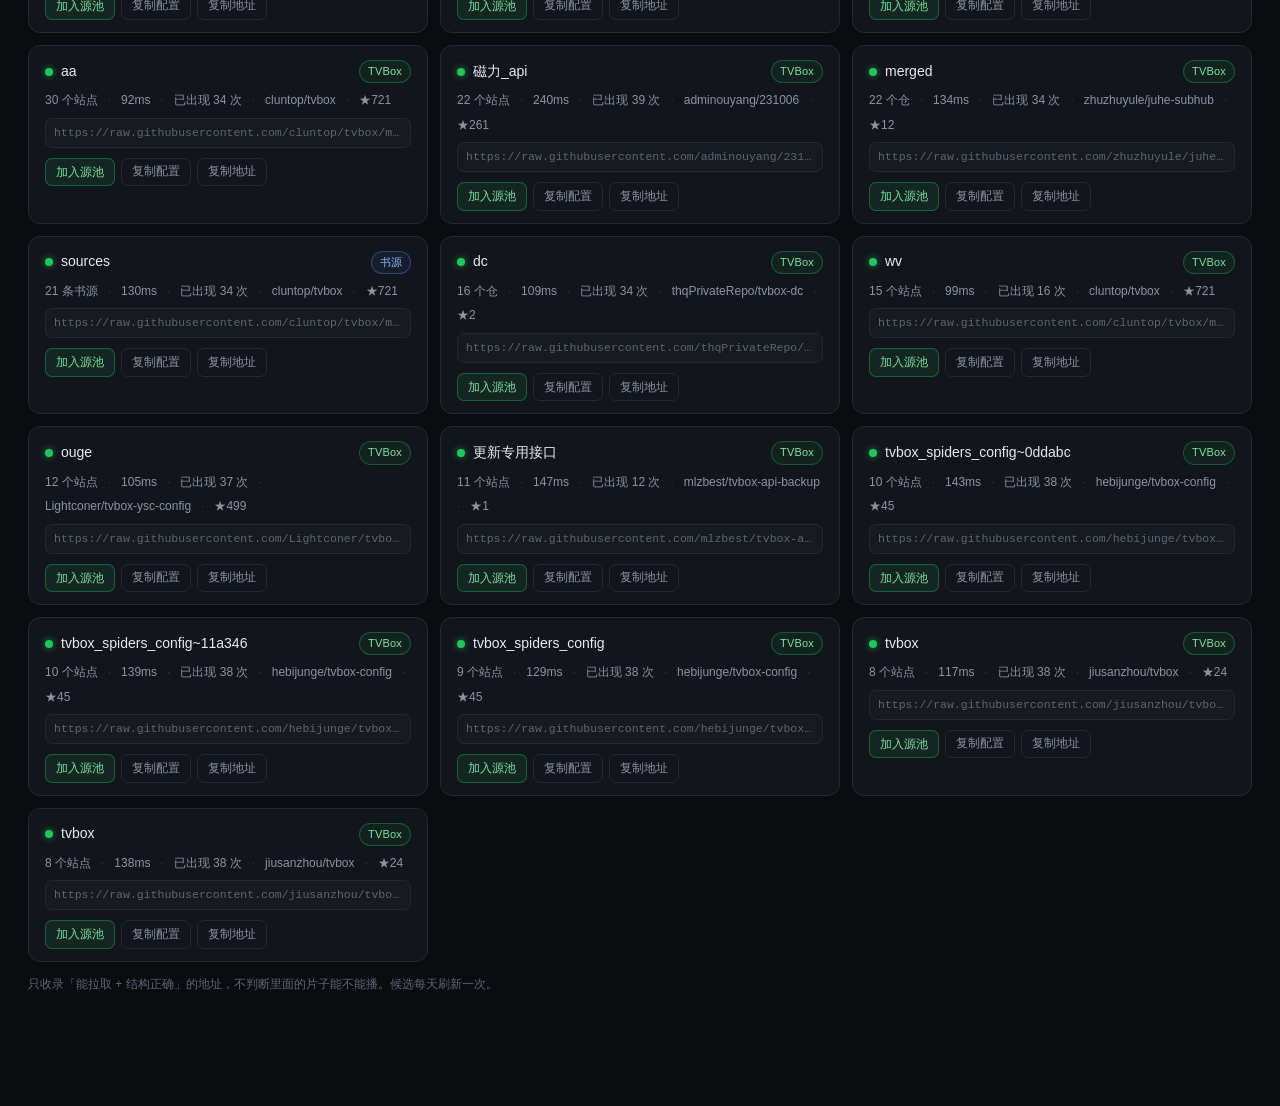
==== commit 853983a9: "chore: 更新源 2026-11-21 23:59 UTC" ====
--- a/docs/discover.html
+++ b/docs/discover.html
@@ -428,7 +428,7 @@
     <div class="logo">LB</div>
     <div class="brand-text">
       <h1>发现新源</h1>
-      <p>扫描 30 个仓库 · 新增 4 个 · 更新于 2026-11-21 09:00</p>
+      <p>扫描 30 个仓库 · 新增 5 个 · 回归 5 个 · 更新于 2026-11-22 07:59</p>
     </div>
   </div>
   <div class="top-actions">
@@ -450,12 +450,37 @@
     <article class="card">
       <div class="card-top">
         <span class="status-dot ok"></span>
+        <h3 class="card-title">t2</h3>
+        <span class="badge new">NEW</span>
+        <span class="badge tvbox">TVBox</span>
+      </div>
+      <div class="card-meta">
+        <span>1184 个站点</span><span class="sep">·</span><span>261ms</span>
+        <span class="sep">·</span><span>首次出现</span>
+        <span class="sep">·</span><span>lkm888/tvyuan</span>
+        <span class="sep">·</span><span>★2</span>
+      </div>
+      <div class="card-url" title="https://raw.githubusercontent.com/lkm888/tvyuan/master/t2.json">https://raw.githubusercontent.com/lkm888/tvyuan/master/t2.json</div>
+      <div class="card-actions">
+        <a class="mini add" href="https://github.com/angelevil-code/lbox-repo/issues/new?title=%5Badd%5D+t2&body=https%3A%2F%2Fraw.githubusercontent.com%2Flkm888%2Ftvyuan%2Fmaster%2Ft2.json%0A%0A%E7%B1%BB%E5%9E%8B%EF%BC%9Atvbox%0A%E6%9D%A5%E6%BA%90%EF%BC%9Alkm888%2Ftvyuan%0A%E5%86%85%E5%AE%B9%EF%BC%9A1184+%E9%A1%B9%0A" target="_blank" rel="noopener">加入源池</a>
+        <button class="mini" data-copy='{
+  &quot;type&quot;: &quot;tvbox&quot;,
+  &quot;name&quot;: &quot;t2&quot;,
+  &quot;url&quot;: &quot;https://raw.githubusercontent.com/lkm888/tvyuan/master/t2.json&quot;,
+  &quot;origin&quot;: &quot;github/lkm888&quot;
+}'>复制配置</button>
+        <button class="mini" data-copy="https://raw.githubusercontent.com/lkm888/tvyuan/master/t2.json">复制地址</button>
+      </div>
+    </article>
+    <article class="card">
+      <div class="card-top">
+        <span class="status-dot ok"></span>
         <h3 class="card-title">agg_true</h3>
         <span class="badge new">NEW</span>
         <span class="badge tvbox">TVBox</span>
       </div>
       <div class="card-meta">
-        <span>98 个站点</span><span class="sep">·</span><span>123ms</span>
+        <span>98 个站点</span><span class="sep">·</span><span>228ms</span>
         <span class="sep">·</span><span>首次出现</span>
         <span class="sep">·</span><span>hanyurn/tvbox-config</span>
         <span class="sep">·</span><span>★1</span>
@@ -475,76 +500,201 @@
     <article class="card">
       <div class="card-top">
         <span class="status-dot ok"></span>
-        <h3 class="card-title">config</h3>
+        <h3 class="card-title">tvbox</h3>
         <span class="badge new">NEW</span>
         <span class="badge tvbox">TVBox</span>
       </div>
       <div class="card-meta">
-        <span>7 个站点</span><span class="sep">·</span><span>109ms</span>
+        <span>10 个站点</span><span class="sep">·</span><span>162ms</span>
         <span class="sep">·</span><span>首次出现</span>
-        <span class="sep">·</span><span>davisWeee/vod-hub</span>
-        <span class="sep">·</span><span>★0</span>
-      </div>
-      <div class="card-url" title="https://raw.githubusercontent.com/davisWeee/vod-hub/main/tvbox/config.json">https://raw.githubusercontent.com/davisWeee/vod-hub/main/tvbox/config.json</div>
-      <div class="card-actions">
-        <a class="mini add" href="https://github.com/angelevil-code/lbox-repo/issues/new?title=%5Badd%5D+config&body=https%3A%2F%2Fraw.githubusercontent.com%2FdavisWeee%2Fvod-hub%2Fmain%2Ftvbox%2Fconfig.json%0A%0A%E7%B1%BB%E5%9E%8B%EF%BC%9Atvbox%0A%E6%9D%A5%E6%BA%90%EF%BC%9AdavisWeee%2Fvod-hub%0A%E5%86%85%E5%AE%B9%EF%BC%9A7+%E9%A1%B9%0A" target="_blank" rel="noopener">加入源池</a>
-        <button class="mini" data-copy='{
-  &quot;type&quot;: &quot;tvbox&quot;,
-  &quot;name&quot;: &quot;config&quot;,
-  &quot;url&quot;: &quot;https://raw.githubusercontent.com/davisWeee/vod-hub/main/tvbox/config.json&quot;,
-  &quot;origin&quot;: &quot;github/davisWeee&quot;
-}'>复制配置</button>
-        <button class="mini" data-copy="https://raw.githubusercontent.com/davisWeee/vod-hub/main/tvbox/config.json">复制地址</button>
-      </div>
-    </article>
-    <article class="card">
-      <div class="card-top">
-        <span class="status-dot ok"></span>
-        <h3 class="card-title">book_sources</h3>
+        <span class="sep">·</span><span>lkm888/tvyuan</span>
+        <span class="sep">·</span><span>★2</span>
+      </div>
+      <div class="card-url" title="https://raw.githubusercontent.com/lkm888/tvyuan/master/tvbox.json">https://raw.githubusercontent.com/lkm888/tvyuan/master/tvbox.json</div>
+      <div class="card-actions">
+        <a class="mini add" href="https://github.com/angelevil-code/lbox-repo/issues/new?title=%5Badd%5D+tvbox&body=https%3A%2F%2Fraw.githubusercontent.com%2Flkm888%2Ftvyuan%2Fmaster%2Ftvbox.json%0A%0A%E7%B1%BB%E5%9E%8B%EF%BC%9Atvbox%0A%E6%9D%A5%E6%BA%90%EF%BC%9Alkm888%2Ftvyuan%0A%E5%86%85%E5%AE%B9%EF%BC%9A10+%E9%A1%B9%0A" target="_blank" rel="noopener">加入源池</a>
+        <button class="mini" data-copy='{
+  &quot;type&quot;: &quot;tvbox&quot;,
+  &quot;name&quot;: &quot;tvbox&quot;,
+  &quot;url&quot;: &quot;https://raw.githubusercontent.com/lkm888/tvyuan/master/tvbox.json&quot;,
+  &quot;origin&quot;: &quot;github/lkm888&quot;
+}'>复制配置</button>
+        <button class="mini" data-copy="https://raw.githubusercontent.com/lkm888/tvyuan/master/tvbox.json">复制地址</button>
+      </div>
+    </article>
+    <article class="card">
+      <div class="card-top">
+        <span class="status-dot ok"></span>
+        <h3 class="card-title">t1</h3>
+        <span class="badge new">NEW</span>
+        <span class="badge tvbox">TVBox</span>
+      </div>
+      <div class="card-meta">
+        <span>10 个站点</span><span class="sep">·</span><span>160ms</span>
+        <span class="sep">·</span><span>首次出现</span>
+        <span class="sep">·</span><span>lkm888/tvyuan</span>
+        <span class="sep">·</span><span>★2</span>
+      </div>
+      <div class="card-url" title="https://raw.githubusercontent.com/lkm888/tvyuan/master/t1.json">https://raw.githubusercontent.com/lkm888/tvyuan/master/t1.json</div>
+      <div class="card-actions">
+        <a class="mini add" href="https://github.com/angelevil-code/lbox-repo/issues/new?title=%5Badd%5D+t1&body=https%3A%2F%2Fraw.githubusercontent.com%2Flkm888%2Ftvyuan%2Fmaster%2Ft1.json%0A%0A%E7%B1%BB%E5%9E%8B%EF%BC%9Atvbox%0A%E6%9D%A5%E6%BA%90%EF%BC%9Alkm888%2Ftvyuan%0A%E5%86%85%E5%AE%B9%EF%BC%9A10+%E9%A1%B9%0A" target="_blank" rel="noopener">加入源池</a>
+        <button class="mini" data-copy='{
+  &quot;type&quot;: &quot;tvbox&quot;,
+  &quot;name&quot;: &quot;t1&quot;,
+  &quot;url&quot;: &quot;https://raw.githubusercontent.com/lkm888/tvyuan/master/t1.json&quot;,
+  &quot;origin&quot;: &quot;github/lkm888&quot;
+}'>复制配置</button>
+        <button class="mini" data-copy="https://raw.githubusercontent.com/lkm888/tvyuan/master/t1.json">复制地址</button>
+      </div>
+    </article>
+    <article class="card">
+      <div class="card-top">
+        <span class="status-dot ok"></span>
+        <h3 class="card-title">builtin-bookSources</h3>
         <span class="badge new">NEW</span>
         <span class="badge book">书源</span>
       </div>
       <div class="card-meta">
-        <span>4 条书源</span><span class="sep">·</span><span>100ms</span>
+        <span>1 条书源</span><span class="sep">·</span><span>164ms</span>
         <span class="sep">·</span><span>首次出现</span>
-        <span class="sep">·</span><span>QianNianwen/book-sources</span>
+        <span class="sep">·</span><span>3300109561a-sys/legado-ios</span>
         <span class="sep">·</span><span>★0</span>
       </div>
-      <div class="card-url" title="https://raw.githubusercontent.com/QianNianwen/book-sources/book/book_sources.json">https://raw.githubusercontent.com/QianNianwen/book-sources/book/book_sources.json</div>
-      <div class="card-actions">
-        <a class="mini add" href="https://github.com/angelevil-code/lbox-repo/issues/new?title=%5Badd%5D+book_sources&body=https%3A%2F%2Fraw.githubusercontent.com%2FQianNianwen%2Fbook-sources%2Fbook%2Fbook_sources.json%0A%0A%E7%B1%BB%E5%9E%8B%EF%BC%9Abook%0A%E6%9D%A5%E6%BA%90%EF%BC%9AQianNianwen%2Fbook-sources%0A%E5%86%85%E5%AE%B9%EF%BC%9A4+%E9%A1%B9%0A" target="_blank" rel="noopener">加入源池</a>
+      <div class="card-url" title="https://raw.githubusercontent.com/3300109561a-sys/legado-ios/main/assets/builtin-bookSources.json">https://raw.githubusercontent.com/3300109561a-sys/legado-ios/main/assets/builtin-bookSources.json</div>
+      <div class="card-actions">
+        <a class="mini add" href="https://github.com/angelevil-code/lbox-repo/issues/new?title=%5Badd%5D+builtin-bookSources&body=https%3A%2F%2Fraw.githubusercontent.com%2F3300109561a-sys%2Flegado-ios%2Fmain%2Fassets%2Fbuiltin-bookSources.json%0A%0A%E7%B1%BB%E5%9E%8B%EF%BC%9Abook%0A%E6%9D%A5%E6%BA%90%EF%BC%9A3300109561a-sys%2Flegado-ios%0A%E5%86%85%E5%AE%B9%EF%BC%9A1+%E9%A1%B9%0A" target="_blank" rel="noopener">加入源池</a>
         <button class="mini" data-copy='{
   &quot;type&quot;: &quot;book&quot;,
-  &quot;name&quot;: &quot;book_sources&quot;,
-  &quot;url&quot;: &quot;https://raw.githubusercontent.com/QianNianwen/book-sources/book/book_sources.json&quot;,
-  &quot;origin&quot;: &quot;github/QianNianwen&quot;
-}'>复制配置</button>
-        <button class="mini" data-copy="https://raw.githubusercontent.com/QianNianwen/book-sources/book/book_sources.json">复制地址</button>
-      </div>
-    </article>
-    <article class="card">
-      <div class="card-top">
-        <span class="status-dot ok"></span>
-        <h3 class="card-title">bookSources</h3>
-        <span class="badge new">NEW</span>
+  &quot;name&quot;: &quot;builtin-bookSources&quot;,
+  &quot;url&quot;: &quot;https://raw.githubusercontent.com/3300109561a-sys/legado-ios/main/assets/builtin-bookSources.json&quot;,
+  &quot;origin&quot;: &quot;github/3300109561a-sys&quot;
+}'>复制配置</button>
+        <button class="mini" data-copy="https://raw.githubusercontent.com/3300109561a-sys/legado-ios/main/assets/builtin-bookSources.json">复制地址</button>
+      </div>
+    </article>
+    <article class="card">
+      <div class="card-top">
+        <span class="status-dot ok"></span>
+        <h3 class="card-title">yiove-novel</h3>
+        <span class="badge reborn">回归</span>
         <span class="badge book">书源</span>
       </div>
       <div class="card-meta">
-        <span>1 条书源</span><span class="sep">·</span><span>99ms</span>
-        <span class="sep">·</span><span>首次出现</span>
-        <span class="sep">·</span><span>q3330/legado-json</span>
-        <span class="sep">·</span><span>★0</span>
-      </div>
-      <div class="card-url" title="https://raw.githubusercontent.com/q3330/legado-json/main/app/src/main/assets/defaultData/bookSources.json">https://raw.githubusercontent.com/q3330/legado-json/main/app/src/main/assets/defaultData/bookSources.json</div>
-      <div class="card-actions">
-        <a class="mini add" href="https://github.com/angelevil-code/lbox-repo/issues/new?title=%5Badd%5D+bookSources&body=https%3A%2F%2Fraw.githubusercontent.com%2Fq3330%2Flegado-json%2Fmain%2Fapp%2Fsrc%2Fmain%2Fassets%2FdefaultData%2FbookSources.json%0A%0A%E7%B1%BB%E5%9E%8B%EF%BC%9Abook%0A%E6%9D%A5%E6%BA%90%EF%BC%9Aq3330%2Flegado-json%0A%E5%86%85%E5%AE%B9%EF%BC%9A1+%E9%A1%B9%0A" target="_blank" rel="noopener">加入源池</a>
+        <span>714 条书源</span><span class="sep">·</span><span>308ms</span>
+        <span class="sep">·</span><span>断档 14 天后回归</span>
+        <span class="sep">·</span><span>liufuyou/read</span>
+        <span class="sep">·</span><span>★779</span>
+      </div>
+      <div class="card-url" title="https://raw.githubusercontent.com/liufuyou/read/main/sources/yiove-novel.json">https://raw.githubusercontent.com/liufuyou/read/main/sources/yiove-novel.json</div>
+      <div class="card-actions">
+        <a class="mini add" href="https://github.com/angelevil-code/lbox-repo/issues/new?title=%5Badd%5D+yiove-novel&body=https%3A%2F%2Fraw.githubusercontent.com%2Fliufuyou%2Fread%2Fmain%2Fsources%2Fyiove-novel.json%0A%0A%E7%B1%BB%E5%9E%8B%EF%BC%9Abook%0A%E6%9D%A5%E6%BA%90%EF%BC%9Aliufuyou%2Fread%0A%E5%86%85%E5%AE%B9%EF%BC%9A714+%E9%A1%B9%0A" target="_blank" rel="noopener">加入源池</a>
         <button class="mini" data-copy='{
   &quot;type&quot;: &quot;book&quot;,
-  &quot;name&quot;: &quot;bookSources&quot;,
-  &quot;url&quot;: &quot;https://raw.githubusercontent.com/q3330/legado-json/main/app/src/main/assets/defaultData/bookSources.json&quot;,
-  &quot;origin&quot;: &quot;github/q3330&quot;
-}'>复制配置</button>
-        <button class="mini" data-copy="https://raw.githubusercontent.com/q3330/legado-json/main/app/src/main/assets/defaultData/bookSources.json">复制地址</button>
+  &quot;name&quot;: &quot;yiove-novel&quot;,
+  &quot;url&quot;: &quot;https://raw.githubusercontent.com/liufuyou/read/main/sources/yiove-novel.json&quot;,
+  &quot;origin&quot;: &quot;github/liufuyou&quot;
+}'>复制配置</button>
+        <button class="mini" data-copy="https://raw.githubusercontent.com/liufuyou/read/main/sources/yiove-novel.json">复制地址</button>
+      </div>
+    </article>
+    <article class="card">
+      <div class="card-top">
+        <span class="status-dot ok"></span>
+        <h3 class="card-title">yck-novel</h3>
+        <span class="badge reborn">回归</span>
+        <span class="badge book">书源</span>
+      </div>
+      <div class="card-meta">
+        <span>267 条书源</span><span class="sep">·</span><span>204ms</span>
+        <span class="sep">·</span><span>断档 14 天后回归</span>
+        <span class="sep">·</span><span>liufuyou/read</span>
+        <span class="sep">·</span><span>★779</span>
+      </div>
+      <div class="card-url" title="https://raw.githubusercontent.com/liufuyou/read/main/sources/yck-novel.json">https://raw.githubusercontent.com/liufuyou/read/main/sources/yck-novel.json</div>
+      <div class="card-actions">
+        <a class="mini add" href="https://github.com/angelevil-code/lbox-repo/issues/new?title=%5Badd%5D+yck-novel&body=https%3A%2F%2Fraw.githubusercontent.com%2Fliufuyou%2Fread%2Fmain%2Fsources%2Fyck-novel.json%0A%0A%E7%B1%BB%E5%9E%8B%EF%BC%9Abook%0A%E6%9D%A5%E6%BA%90%EF%BC%9Aliufuyou%2Fread%0A%E5%86%85%E5%AE%B9%EF%BC%9A267+%E9%A1%B9%0A" target="_blank" rel="noopener">加入源池</a>
+        <button class="mini" data-copy='{
+  &quot;type&quot;: &quot;book&quot;,
+  &quot;name&quot;: &quot;yck-novel&quot;,
+  &quot;url&quot;: &quot;https://raw.githubusercontent.com/liufuyou/read/main/sources/yck-novel.json&quot;,
+  &quot;origin&quot;: &quot;github/liufuyou&quot;
+}'>复制配置</button>
+        <button class="mini" data-copy="https://raw.githubusercontent.com/liufuyou/read/main/sources/yck-novel.json">复制地址</button>
+      </div>
+    </article>
+    <article class="card">
+      <div class="card-top">
+        <span class="status-dot ok"></span>
+        <h3 class="card-title">tvbox</h3>
+        <span class="badge reborn">回归</span>
+        <span class="badge tvbox">TVBox</span>
+      </div>
+      <div class="card-meta">
+        <span>78 个站点</span><span class="sep">·</span><span>116ms</span>
+        <span class="sep">·</span><span>断档 3 天后回归</span>
+        <span class="sep">·</span><span>Lightconer/tvbox-source</span>
+        <span class="sep">·</span><span>★7</span>
+      </div>
+      <div class="card-url" title="https://raw.githubusercontent.com/Lightconer/tvbox-source/main/tvbox.json">https://raw.githubusercontent.com/Lightconer/tvbox-source/main/tvbox.json</div>
+      <div class="card-actions">
+        <a class="mini add" href="https://github.com/angelevil-code/lbox-repo/issues/new?title=%5Badd%5D+tvbox&body=https%3A%2F%2Fraw.githubusercontent.com%2FLightconer%2Ftvbox-source%2Fmain%2Ftvbox.json%0A%0A%E7%B1%BB%E5%9E%8B%EF%BC%9Atvbox%0A%E6%9D%A5%E6%BA%90%EF%BC%9ALightconer%2Ftvbox-source%0A%E5%86%85%E5%AE%B9%EF%BC%9A78+%E9%A1%B9%0A" target="_blank" rel="noopener">加入源池</a>
+        <button class="mini" data-copy='{
+  &quot;type&quot;: &quot;tvbox&quot;,
+  &quot;name&quot;: &quot;tvbox&quot;,
+  &quot;url&quot;: &quot;https://raw.githubusercontent.com/Lightconer/tvbox-source/main/tvbox.json&quot;,
+  &quot;origin&quot;: &quot;github/Lightconer&quot;
+}'>复制配置</button>
+        <button class="mini" data-copy="https://raw.githubusercontent.com/Lightconer/tvbox-source/main/tvbox.json">复制地址</button>
+      </div>
+    </article>
+    <article class="card">
+      <div class="card-top">
+        <span class="status-dot ok"></span>
+        <h3 class="card-title">书源-公版书与学术</h3>
+        <span class="badge reborn">回归</span>
+        <span class="badge book">书源</span>
+      </div>
+      <div class="card-meta">
+        <span>2 条书源</span><span class="sep">·</span><span>139ms</span>
+        <span class="sep">·</span><span>断档 3 天后回归</span>
+        <span class="sep">·</span><span>TZYLXS/FnReader</span>
+        <span class="sep">·</span><span>★16</span>
+      </div>
+      <div class="card-url" title="https://raw.githubusercontent.com/TZYLXS/FnReader/main/dist/%E4%B9%A6%E6%BA%90-%E5%85%AC%E7%89%88%E4%B9%A6%E4%B8%8E%E5%AD%A6%E6%9C%AF.json">https://raw.githubusercontent.com/TZYLXS/FnReader/main/dist/%E4%B9%A6%E6%BA%90-%E5%85%AC%E7%89%88%E4%B9%A6%E4%B8%8E%E5%AD%A6%E6%9C%AF.json</div>
+      <div class="card-actions">
+        <a class="mini add" href="https://github.com/angelevil-code/lbox-repo/issues/new?title=%5Badd%5D+%E4%B9%A6%E6%BA%90-%E5%85%AC%E7%89%88%E4%B9%A6%E4%B8%8E%E5%AD%A6%E6%9C%AF&body=https%3A%2F%2Fraw.githubusercontent.com%2FTZYLXS%2FFnReader%2Fmain%2Fdist%2F%25E4%25B9%25A6%25E6%25BA%2590-%25E5%2585%25AC%25E7%2589%2588%25E4%25B9%25A6%25E4%25B8%258E%25E5%25AD%25A6%25E6%259C%25AF.json%0A%0A%E7%B1%BB%E5%9E%8B%EF%BC%9Abook%0A%E6%9D%A5%E6%BA%90%EF%BC%9ATZYLXS%2FFnReader%0A%E5%86%85%E5%AE%B9%EF%BC%9A2+%E9%A1%B9%0A" target="_blank" rel="noopener">加入源池</a>
+        <button class="mini" data-copy='{
+  &quot;type&quot;: &quot;book&quot;,
+  &quot;name&quot;: &quot;书源-公版书与学术&quot;,
+  &quot;url&quot;: &quot;https://raw.githubusercontent.com/TZYLXS/FnReader/main/dist/%E4%B9%A6%E6%BA%90-%E5%85%AC%E7%89%88%E4%B9%A6%E4%B8%8E%E5%AD%A6%E6%9C%AF.json&quot;,
+  &quot;origin&quot;: &quot;github/TZYLXS&quot;
+}'>复制配置</button>
+        <button class="mini" data-copy="https://raw.githubusercontent.com/TZYLXS/FnReader/main/dist/%E4%B9%A6%E6%BA%90-%E5%85%AC%E7%89%88%E4%B9%A6%E4%B8%8E%E5%AD%A6%E6%9C%AF.json">复制地址</button>
+      </div>
+    </article>
+    <article class="card">
+      <div class="card-top">
+        <span class="status-dot ok"></span>
+        <h3 class="card-title">书源-OALib</h3>
+        <span class="badge reborn">回归</span>
+        <span class="badge book">书源</span>
+      </div>
+      <div class="card-meta">
+        <span>1 条书源</span><span class="sep">·</span><span>149ms</span>
+        <span class="sep">·</span><span>断档 3 天后回归</span>
+        <span class="sep">·</span><span>TZYLXS/FnReader</span>
+        <span class="sep">·</span><span>★16</span>
+      </div>
+      <div class="card-url" title="https://raw.githubusercontent.com/TZYLXS/FnReader/main/dist/%E4%B9%A6%E6%BA%90-OALib.json">https://raw.githubusercontent.com/TZYLXS/FnReader/main/dist/%E4%B9%A6%E6%BA%90-OALib.json</div>
+      <div class="card-actions">
+        <a class="mini add" href="https://github.com/angelevil-code/lbox-repo/issues/new?title=%5Badd%5D+%E4%B9%A6%E6%BA%90-OALib&body=https%3A%2F%2Fraw.githubusercontent.com%2FTZYLXS%2FFnReader%2Fmain%2Fdist%2F%25E4%25B9%25A6%25E6%25BA%2590-OALib.json%0A%0A%E7%B1%BB%E5%9E%8B%EF%BC%9Abook%0A%E6%9D%A5%E6%BA%90%EF%BC%9ATZYLXS%2FFnReader%0A%E5%86%85%E5%AE%B9%EF%BC%9A1+%E9%A1%B9%0A" target="_blank" rel="noopener">加入源池</a>
+        <button class="mini" data-copy='{
+  &quot;type&quot;: &quot;book&quot;,
+  &quot;name&quot;: &quot;书源-OALib&quot;,
+  &quot;url&quot;: &quot;https://raw.githubusercontent.com/TZYLXS/FnReader/main/dist/%E4%B9%A6%E6%BA%90-OALib.json&quot;,
+  &quot;origin&quot;: &quot;github/TZYLXS&quot;
+}'>复制配置</button>
+        <button class="mini" data-copy="https://raw.githubusercontent.com/TZYLXS/FnReader/main/dist/%E4%B9%A6%E6%BA%90-OALib.json">复制地址</button>
       </div>
     </article>
     <article class="card">
@@ -555,8 +705,8 @@
         <span class="badge book">书源</span>
       </div>
       <div class="card-meta">
-        <span>929 条书源</span><span class="sep">·</span><span>714ms</span>
-        <span class="sep">·</span><span>已出现 16 次</span>
+        <span>929 条书源</span><span class="sep">·</span><span>422ms</span>
+        <span class="sep">·</span><span>已出现 17 次</span>
         <span class="sep">·</span><span>luanmuc/legado-book-sources</span>
         <span class="sep">·</span><span>★6</span>
       </div>
@@ -580,10 +730,10 @@
         <span class="badge tvbox">TVBox</span>
       </div>
       <div class="card-meta">
-        <span>554 个站点</span><span class="sep">·</span><span>73ms</span>
-        <span class="sep">·</span><span>已出现 36 次</span>
+        <span>554 个站点</span><span class="sep">·</span><span>124ms</span>
+        <span class="sep">·</span><span>已出现 37 次</span>
         <span class="sep">·</span><span>Lightconer/tvbox-ysc-config</span>
-        <span class="sep">·</span><span>★491</span>
+        <span class="sep">·</span><span>★499</span>
       </div>
       <div class="card-url" title="https://raw.githubusercontent.com/Lightconer/tvbox-ysc-config/main/output/%E5%8D%95%E4%BB%93%E8%81%9A%E5%90%88.json">https://raw.githubusercontent.com/Lightconer/tvbox-ysc-config/main/output/%E5%8D%95%E4%BB%93%E8%81%9A%E5%90%88.json</div>
       <div class="card-actions">
@@ -600,19 +750,44 @@
     <article class="card">
       <div class="card-top">
         <span class="status-dot ok"></span>
+        <h3 class="card-title">books_pending</h3>
+        
+        <span class="badge book">书源</span>
+      </div>
+      <div class="card-meta">
+        <span>332 条书源</span><span class="sep">·</span><span>226ms</span>
+        <span class="sep">·</span><span>已出现 14 次</span>
+        <span class="sep">·</span><span>luanmuc/legado-book-sources</span>
+        <span class="sep">·</span><span>★6</span>
+      </div>
+      <div class="card-url" title="https://raw.githubusercontent.com/luanmuc/legado-book-sources/main/books_pending.json">https://raw.githubusercontent.com/luanmuc/legado-book-sources/main/books_pending.json</div>
+      <div class="card-actions">
+        <a class="mini add" href="https://github.com/angelevil-code/lbox-repo/issues/new?title=%5Badd%5D+books_pending&body=https%3A%2F%2Fraw.githubusercontent.com%2Fluanmuc%2Flegado-book-sources%2Fmain%2Fbooks_pending.json%0A%0A%E7%B1%BB%E5%9E%8B%EF%BC%9Abook%0A%E6%9D%A5%E6%BA%90%EF%BC%9Aluanmuc%2Flegado-book-sources%0A%E5%86%85%E5%AE%B9%EF%BC%9A332+%E9%A1%B9%0A" target="_blank" rel="noopener">加入源池</a>
+        <button class="mini" data-copy='{
+  &quot;type&quot;: &quot;book&quot;,
+  &quot;name&quot;: &quot;books_pending&quot;,
+  &quot;url&quot;: &quot;https://raw.githubusercontent.com/luanmuc/legado-book-sources/main/books_pending.json&quot;,
+  &quot;origin&quot;: &quot;github/luanmuc&quot;
+}'>复制配置</button>
+        <button class="mini" data-copy="https://raw.githubusercontent.com/luanmuc/legado-book-sources/main/books_pending.json">复制地址</button>
+      </div>
+    </article>
+    <article class="card">
+      <div class="card-top">
+        <span class="status-dot ok"></span>
         <h3 class="card-title">full</h3>
         
         <span class="badge book">书源</span>
       </div>
       <div class="card-meta">
-        <span>341 条书源</span><span class="sep">·</span><span>91ms</span>
-        <span class="sep">·</span><span>已出现 38 次</span>
+        <span>330 条书源</span><span class="sep">·</span><span>59ms</span>
+        <span class="sep">·</span><span>已出现 39 次</span>
         <span class="sep">·</span><span>tickmao/Novel</span>
-        <span class="sep">·</span><span>★2007</span>
+        <span class="sep">·</span><span>★2010</span>
       </div>
       <div class="card-url" title="https://raw.githubusercontent.com/tickmao/Novel/master/sources/legado/full.json">https://raw.githubusercontent.com/tickmao/Novel/master/sources/legado/full.json</div>
       <div class="card-actions">
-        <a class="mini add" href="https://github.com/angelevil-code/lbox-repo/issues/new?title=%5Badd%5D+full&body=https%3A%2F%2Fraw.githubusercontent.com%2Ftickmao%2FNovel%2Fmaster%2Fsources%2Flegado%2Ffull.json%0A%0A%E7%B1%BB%E5%9E%8B%EF%BC%9Abook%0A%E6%9D%A5%E6%BA%90%EF%BC%9Atickmao%2FNovel%0A%E5%86%85%E5%AE%B9%EF%BC%9A341+%E9%A1%B9%0A" target="_blank" rel="noopener">加入源池</a>
+        <a class="mini add" href="https://github.com/angelevil-code/lbox-repo/issues/new?title=%5Badd%5D+full&body=https%3A%2F%2Fraw.githubusercontent.com%2Ftickmao%2FNovel%2Fmaster%2Fsources%2Flegado%2Ffull.json%0A%0A%E7%B1%BB%E5%9E%8B%EF%BC%9Abook%0A%E6%9D%A5%E6%BA%90%EF%BC%9Atickmao%2FNovel%0A%E5%86%85%E5%AE%B9%EF%BC%9A330+%E9%A1%B9%0A" target="_blank" rel="noopener">加入源池</a>
         <button class="mini" data-copy='{
   &quot;type&quot;: &quot;book&quot;,
   &quot;name&quot;: &quot;full&quot;,
@@ -625,63 +800,13 @@
     <article class="card">
       <div class="card-top">
         <span class="status-dot ok"></span>
-        <h3 class="card-title">books_pending</h3>
-        
-        <span class="badge book">书源</span>
-      </div>
-      <div class="card-meta">
-        <span>331 条书源</span><span class="sep">·</span><span>184ms</span>
-        <span class="sep">·</span><span>已出现 13 次</span>
-        <span class="sep">·</span><span>luanmuc/legado-book-sources</span>
-        <span class="sep">·</span><span>★6</span>
-      </div>
-      <div class="card-url" title="https://raw.githubusercontent.com/luanmuc/legado-book-sources/main/books_pending.json">https://raw.githubusercontent.com/luanmuc/legado-book-sources/main/books_pending.json</div>
-      <div class="card-actions">
-        <a class="mini add" href="https://github.com/angelevil-code/lbox-repo/issues/new?title=%5Badd%5D+books_pending&body=https%3A%2F%2Fraw.githubusercontent.com%2Fluanmuc%2Flegado-book-sources%2Fmain%2Fbooks_pending.json%0A%0A%E7%B1%BB%E5%9E%8B%EF%BC%9Abook%0A%E6%9D%A5%E6%BA%90%EF%BC%9Aluanmuc%2Flegado-book-sources%0A%E5%86%85%E5%AE%B9%EF%BC%9A331+%E9%A1%B9%0A" target="_blank" rel="noopener">加入源池</a>
-        <button class="mini" data-copy='{
-  &quot;type&quot;: &quot;book&quot;,
-  &quot;name&quot;: &quot;books_pending&quot;,
-  &quot;url&quot;: &quot;https://raw.githubusercontent.com/luanmuc/legado-book-sources/main/books_pending.json&quot;,
-  &quot;origin&quot;: &quot;github/luanmuc&quot;
-}'>复制配置</button>
-        <button class="mini" data-copy="https://raw.githubusercontent.com/luanmuc/legado-book-sources/main/books_pending.json">复制地址</button>
-      </div>
-    </article>
-    <article class="card">
-      <div class="card-top">
-        <span class="status-dot ok"></span>
-        <h3 class="card-title">19</h3>
-        
-        <span class="badge tvbox">TVBox</span>
-      </div>
-      <div class="card-meta">
-        <span>265 个站点</span><span class="sep">·</span><span>87ms</span>
-        <span class="sep">·</span><span>已出现 9 次</span>
-        <span class="sep">·</span><span>xiongjian83/TvBox</span>
-        <span class="sep">·</span><span>★706</span>
-      </div>
-      <div class="card-url" title="https://raw.githubusercontent.com/xiongjian83/TvBox/main/19.json">https://raw.githubusercontent.com/xiongjian83/TvBox/main/19.json</div>
-      <div class="card-actions">
-        <a class="mini add" href="https://github.com/angelevil-code/lbox-repo/issues/new?title=%5Badd%5D+19&body=https%3A%2F%2Fraw.githubusercontent.com%2Fxiongjian83%2FTvBox%2Fmain%2F19.json%0A%0A%E7%B1%BB%E5%9E%8B%EF%BC%9Atvbox%0A%E6%9D%A5%E6%BA%90%EF%BC%9Axiongjian83%2FTvBox%0A%E5%86%85%E5%AE%B9%EF%BC%9A265+%E9%A1%B9%0A" target="_blank" rel="noopener">加入源池</a>
-        <button class="mini" data-copy='{
-  &quot;type&quot;: &quot;tvbox&quot;,
-  &quot;name&quot;: &quot;19&quot;,
-  &quot;url&quot;: &quot;https://raw.githubusercontent.com/xiongjian83/TvBox/main/19.json&quot;,
-  &quot;origin&quot;: &quot;github/xiongjian83&quot;
-}'>复制配置</button>
-        <button class="mini" data-copy="https://raw.githubusercontent.com/xiongjian83/TvBox/main/19.json">复制地址</button>
-      </div>
-    </article>
-    <article class="card">
-      <div class="card-top">
-        <span class="status-dot ok"></span>
         <h3 class="card-title">tvbox</h3>
         
         <span class="badge tvbox">TVBox</span>
       </div>
       <div class="card-meta">
-        <span>227 个站点</span><span class="sep">·</span><span>111ms</span>
-        <span class="sep">·</span><span>已出现 33 次</span>
+        <span>227 个站点</span><span class="sep">·</span><span>143ms</span>
+        <span class="sep">·</span><span>已出现 34 次</span>
         <span class="sep">·</span><span>zhuzhuyule/juhe-subhub</span>
         <span class="sep">·</span><span>★12</span>
       </div>
@@ -705,14 +830,14 @@
         <span class="badge tvbox">TVBox</span>
       </div>
       <div class="card-meta">
-        <span>177 个站点</span><span class="sep">·</span><span>90ms</span>
-        <span class="sep">·</span><span>已出现 11 次</span>
+        <span>179 个站点</span><span class="sep">·</span><span>139ms</span>
+        <span class="sep">·</span><span>已出现 12 次</span>
         <span class="sep">·</span><span>mlzbest/tvbox-api-backup</span>
         <span class="sep">·</span><span>★1</span>
       </div>
       <div class="card-url" title="https://raw.githubusercontent.com/mlzbest/tvbox-api-backup/main/tvbox/%E6%B5%B7%E9%87%8Fpy%E8%81%9A%E5%90%88%E6%8E%A5%E5%8F%A3.json">https://raw.githubusercontent.com/mlzbest/tvbox-api-backup/main/tvbox/%E6%B5%B7%E9%87%8Fpy%E8%81%9A%E5%90%88%E6%8E%A5%E5%8F%A3.json</div>
       <div class="card-actions">
-        <a class="mini add" href="https://github.com/angelevil-code/lbox-repo/issues/new?title=%5Badd%5D+%E6%B5%B7%E9%87%8Fpy%E8%81%9A%E5%90%88%E6%8E%A5%E5%8F%A3&body=https%3A%2F%2Fraw.githubusercontent.com%2Fmlzbest%2Ftvbox-api-backup%2Fmain%2Ftvbox%2F%25E6%25B5%25B7%25E9%2587%258Fpy%25E8%2581%259A%25E5%2590%2588%25E6%258E%25A5%25E5%258F%25A3.json%0A%0A%E7%B1%BB%E5%9E%8B%EF%BC%9Atvbox%0A%E6%9D%A5%E6%BA%90%EF%BC%9Amlzbest%2Ftvbox-api-backup%0A%E5%86%85%E5%AE%B9%EF%BC%9A177+%E9%A1%B9%0A" target="_blank" rel="noopener">加入源池</a>
+        <a class="mini add" href="https://github.com/angelevil-code/lbox-repo/issues/new?title=%5Badd%5D+%E6%B5%B7%E9%87%8Fpy%E8%81%9A%E5%90%88%E6%8E%A5%E5%8F%A3&body=https%3A%2F%2Fraw.githubusercontent.com%2Fmlzbest%2Ftvbox-api-backup%2Fmain%2Ftvbox%2F%25E6%25B5%25B7%25E9%2587%258Fpy%25E8%2581%259A%25E5%2590%2588%25E6%258E%25A5%25E5%258F%25A3.json%0A%0A%E7%B1%BB%E5%9E%8B%EF%BC%9Atvbox%0A%E6%9D%A5%E6%BA%90%EF%BC%9Amlzbest%2Ftvbox-api-backup%0A%E5%86%85%E5%AE%B9%EF%BC%9A179+%E9%A1%B9%0A" target="_blank" rel="noopener">加入源池</a>
         <button class="mini" data-copy='{
   &quot;type&quot;: &quot;tvbox&quot;,
   &quot;name&quot;: &quot;海量py聚合接口&quot;,
@@ -730,8 +855,8 @@
         <span class="badge tvbox">TVBox</span>
       </div>
       <div class="card-meta">
-        <span>163 个站点</span><span class="sep">·</span><span>88ms</span>
-        <span class="sep">·</span><span>已出现 11 次</span>
+        <span>163 个站点</span><span class="sep">·</span><span>155ms</span>
+        <span class="sep">·</span><span>已出现 12 次</span>
         <span class="sep">·</span><span>mlzbest/tvbox-api-backup</span>
         <span class="sep">·</span><span>★1</span>
       </div>
@@ -750,15 +875,40 @@
     <article class="card">
       <div class="card-top">
         <span class="status-dot ok"></span>
+        <h3 class="card-title">api</h3>
+        
+        <span class="badge tvbox">TVBox</span>
+      </div>
+      <div class="card-meta">
+        <span>139 个站点</span><span class="sep">·</span><span>137ms</span>
+        <span class="sep">·</span><span>已出现 34 次</span>
+        <span class="sep">·</span><span>cluntop/tvbox</span>
+        <span class="sep">·</span><span>★721</span>
+      </div>
+      <div class="card-url" title="https://raw.githubusercontent.com/cluntop/tvbox/main/js/xiaosa/api.json">https://raw.githubusercontent.com/cluntop/tvbox/main/js/xiaosa/api.json</div>
+      <div class="card-actions">
+        <a class="mini add" href="https://github.com/angelevil-code/lbox-repo/issues/new?title=%5Badd%5D+api&body=https%3A%2F%2Fraw.githubusercontent.com%2Fcluntop%2Ftvbox%2Fmain%2Fjs%2Fxiaosa%2Fapi.json%0A%0A%E7%B1%BB%E5%9E%8B%EF%BC%9Atvbox%0A%E6%9D%A5%E6%BA%90%EF%BC%9Acluntop%2Ftvbox%0A%E5%86%85%E5%AE%B9%EF%BC%9A139+%E9%A1%B9%0A" target="_blank" rel="noopener">加入源池</a>
+        <button class="mini" data-copy='{
+  &quot;type&quot;: &quot;tvbox&quot;,
+  &quot;name&quot;: &quot;api&quot;,
+  &quot;url&quot;: &quot;https://raw.githubusercontent.com/cluntop/tvbox/main/js/xiaosa/api.json&quot;,
+  &quot;origin&quot;: &quot;github/cluntop&quot;
+}'>复制配置</button>
+        <button class="mini" data-copy="https://raw.githubusercontent.com/cluntop/tvbox/main/js/xiaosa/api.json">复制地址</button>
+      </div>
+    </article>
+    <article class="card">
+      <div class="card-top">
+        <span class="status-dot ok"></span>
         <h3 class="card-title">海量py聚合接口</h3>
         
         <span class="badge tvbox">TVBox</span>
       </div>
       <div class="card-meta">
-        <span>138 个站点</span><span class="sep">·</span><span>97ms</span>
-        <span class="sep">·</span><span>已出现 36 次</span>
+        <span>138 个站点</span><span class="sep">·</span><span>132ms</span>
+        <span class="sep">·</span><span>已出现 37 次</span>
         <span class="sep">·</span><span>lubin776/tvbox-api-backup</span>
-        <span class="sep">·</span><span>★483</span>
+        <span class="sep">·</span><span>★485</span>
       </div>
       <div class="card-url" title="https://raw.githubusercontent.com/lubin776/tvbox-api-backup/main/tvbox/%E6%B5%B7%E9%87%8Fpy%E8%81%9A%E5%90%88%E6%8E%A5%E5%8F%A3.json">https://raw.githubusercontent.com/lubin776/tvbox-api-backup/main/tvbox/%E6%B5%B7%E9%87%8Fpy%E8%81%9A%E5%90%88%E6%8E%A5%E5%8F%A3.json</div>
       <div class="card-actions">
@@ -780,10 +930,10 @@
         <span class="badge tvbox">TVBox</span>
       </div>
       <div class="card-meta">
-        <span>91 个站点</span><span class="sep">·</span><span>88ms</span>
-        <span class="sep">·</span><span>已出现 36 次</span>
+        <span>91 个站点</span><span class="sep">·</span><span>155ms</span>
+        <span class="sep">·</span><span>已出现 37 次</span>
         <span class="sep">·</span><span>lubin776/tvbox-api-backup</span>
-        <span class="sep">·</span><span>★483</span>
+        <span class="sep">·</span><span>★485</span>
       </div>
       <div class="card-url" title="https://raw.githubusercontent.com/lubin776/tvbox-api-backup/main/tvbox/%E6%B5%B7%E9%87%8F%E9%87%87%E9%9B%86%E8%81%9A%E5%90%88%E6%8E%A5%E5%8F%A3.json">https://raw.githubusercontent.com/lubin776/tvbox-api-backup/main/tvbox/%E6%B5%B7%E9%87%8F%E9%87%87%E9%9B%86%E8%81%9A%E5%90%88%E6%8E%A5%E5%8F%A3.json</div>
       <div class="card-actions">
@@ -805,10 +955,10 @@
         <span class="badge tvbox">TVBox</span>
       </div>
       <div class="card-meta">
-        <span>84 个站点</span><span class="sep">·</span><span>135ms</span>
-        <span class="sep">·</span><span>已出现 38 次</span>
+        <span>84 个站点</span><span class="sep">·</span><span>237ms</span>
+        <span class="sep">·</span><span>已出现 39 次</span>
         <span class="sep">·</span><span>adminouyang/231006</span>
-        <span class="sep">·</span><span>★259</span>
+        <span class="sep">·</span><span>★261</span>
       </div>
       <div class="card-url" title="https://raw.githubusercontent.com/adminouyang/231006/main/tvbox/PizazzGY/%E5%BD%B1%E8%A7%86_api.json">https://raw.githubusercontent.com/adminouyang/231006/main/tvbox/PizazzGY/%E5%BD%B1%E8%A7%86_api.json</div>
       <div class="card-actions">
@@ -830,10 +980,10 @@
         <span class="badge tvbox">TVBox</span>
       </div>
       <div class="card-meta">
-        <span>53 个站点</span><span class="sep">·</span><span>69ms</span>
-        <span class="sep">·</span><span>已出现 36 次</span>
+        <span>53 个站点</span><span class="sep">·</span><span>185ms</span>
+        <span class="sep">·</span><span>已出现 37 次</span>
         <span class="sep">·</span><span>Lightconer/tvbox-ysc-config</span>
-        <span class="sep">·</span><span>★491</span>
+        <span class="sep">·</span><span>★499</span>
       </div>
       <div class="card-url" title="https://raw.githubusercontent.com/Lightconer/tvbox-ysc-config/main/output/4k.json">https://raw.githubusercontent.com/Lightconer/tvbox-ysc-config/main/output/4k.json</div>
       <div class="card-actions">
@@ -855,10 +1005,10 @@
         <span class="badge tvbox">TVBox</span>
       </div>
       <div class="card-meta">
-        <span>33 个站点</span><span class="sep">·</span><span>76ms</span>
-        <span class="sep">·</span><span>已出现 37 次</span>
+        <span>33 个站点</span><span class="sep">·</span><span>153ms</span>
+        <span class="sep">·</span><span>已出现 38 次</span>
         <span class="sep">·</span><span>hebijunge/tvbox-config</span>
-        <span class="sep">·</span><span>★41</span>
+        <span class="sep">·</span><span>★45</span>
       </div>
       <div class="card-url" title="https://raw.githubusercontent.com/hebijunge/tvbox-config/main/raw/vod/tvboxconfig.json">https://raw.githubusercontent.com/hebijunge/tvbox-config/main/raw/vod/tvboxconfig.json</div>
       <div class="card-actions">
@@ -880,10 +1030,10 @@
         <span class="badge tvbox">TVBox</span>
       </div>
       <div class="card-meta">
-        <span>31 个站点</span><span class="sep">·</span><span>136ms</span>
-        <span class="sep">·</span><span>已出现 38 次</span>
+        <span>31 个站点</span><span class="sep">·</span><span>190ms</span>
+        <span class="sep">·</span><span>已出现 39 次</span>
         <span class="sep">·</span><span>adminouyang/231006</span>
-        <span class="sep">·</span><span>★259</span>
+        <span class="sep">·</span><span>★261</span>
       </div>
       <div class="card-url" title="https://raw.githubusercontent.com/adminouyang/231006/main/tvbox/PizazzGY/%E4%BA%91%E7%9B%98_api.json">https://raw.githubusercontent.com/adminouyang/231006/main/tvbox/PizazzGY/%E4%BA%91%E7%9B%98_api.json</div>
       <div class="card-actions">
@@ -900,15 +1050,40 @@
     <article class="card">
       <div class="card-top">
         <span class="status-dot ok"></span>
+        <h3 class="card-title">aa</h3>
+        
+        <span class="badge tvbox">TVBox</span>
+      </div>
+      <div class="card-meta">
+        <span>30 个站点</span><span class="sep">·</span><span>92ms</span>
+        <span class="sep">·</span><span>已出现 34 次</span>
+        <span class="sep">·</span><span>cluntop/tvbox</span>
+        <span class="sep">·</span><span>★721</span>
+      </div>
+      <div class="card-url" title="https://raw.githubusercontent.com/cluntop/tvbox/main/aa.json">https://raw.githubusercontent.com/cluntop/tvbox/main/aa.json</div>
+      <div class="card-actions">
+        <a class="mini add" href="https://github.com/angelevil-code/lbox-repo/issues/new?title=%5Badd%5D+aa&body=https%3A%2F%2Fraw.githubusercontent.com%2Fcluntop%2Ftvbox%2Fmain%2Faa.json%0A%0A%E7%B1%BB%E5%9E%8B%EF%BC%9Atvbox%0A%E6%9D%A5%E6%BA%90%EF%BC%9Acluntop%2Ftvbox%0A%E5%86%85%E5%AE%B9%EF%BC%9A30+%E9%A1%B9%0A" target="_blank" rel="noopener">加入源池</a>
+        <button class="mini" data-copy='{
+  &quot;type&quot;: &quot;tvbox&quot;,
+  &quot;name&quot;: &quot;aa&quot;,
+  &quot;url&quot;: &quot;https://raw.githubusercontent.com/cluntop/tvbox/main/aa.json&quot;,
+  &quot;origin&quot;: &quot;github/cluntop&quot;
+}'>复制配置</button>
+        <button class="mini" data-copy="https://raw.githubusercontent.com/cluntop/tvbox/main/aa.json">复制地址</button>
+      </div>
+    </article>
+    <article class="card">
+      <div class="card-top">
+        <span class="status-dot ok"></span>
         <h3 class="card-title">磁力_api</h3>
         
         <span class="badge tvbox">TVBox</span>
       </div>
       <div class="card-meta">
-        <span>22 个站点</span><span class="sep">·</span><span>86ms</span>
-        <span class="sep">·</span><span>已出现 38 次</span>
+        <span>22 个站点</span><span class="sep">·</span><span>240ms</span>
+        <span class="sep">·</span><span>已出现 39 次</span>
         <span class="sep">·</span><span>adminouyang/231006</span>
-        <span class="sep">·</span><span>★259</span>
+        <span class="sep">·</span><span>★261</span>
       </div>
       <div class="card-url" title="https://raw.githubusercontent.com/adminouyang/231006/main/tvbox/PizazzGY/%E7%A3%81%E5%8A%9B_api.json">https://raw.githubusercontent.com/adminouyang/231006/main/tvbox/PizazzGY/%E7%A3%81%E5%8A%9B_api.json</div>
       <div class="card-actions">
@@ -930,8 +1105,8 @@
         <span class="badge tvbox">TVBox</span>
       </div>
       <div class="card-meta">
-        <span>22 个仓</span><span class="sep">·</span><span>236ms</span>
-        <span class="sep">·</span><span>已出现 33 次</span>
+        <span>22 个仓</span><span class="sep">·</span><span>134ms</span>
+        <span class="sep">·</span><span>已出现 34 次</span>
         <span class="sep">·</span><span>zhuzhuyule/juhe-subhub</span>
         <span class="sep">·</span><span>★12</span>
       </div>
@@ -950,113 +1125,38 @@
     <article class="card">
       <div class="card-top">
         <span class="status-dot ok"></span>
-        <h3 class="card-title">tvbox</h3>
-        
-        <span class="badge tvbox">TVBox</span>
-      </div>
-      <div class="card-meta">
-        <span>18 个站点</span><span class="sep">·</span><span>88ms</span>
+        <h3 class="card-title">sources</h3>
+        
+        <span class="badge book">书源</span>
+      </div>
+      <div class="card-meta">
+        <span>21 条书源</span><span class="sep">·</span><span>130ms</span>
         <span class="sep">·</span><span>已出现 34 次</span>
-        <span class="sep">·</span><span>larry-biu/tvbox-config</span>
-        <span class="sep">·</span><span>★3</span>
-      </div>
-      <div class="card-url" title="https://raw.githubusercontent.com/larry-biu/tvbox-config/main/tvbox.json">https://raw.githubusercontent.com/larry-biu/tvbox-config/main/tvbox.json</div>
-      <div class="card-actions">
-        <a class="mini add" href="https://github.com/angelevil-code/lbox-repo/issues/new?title=%5Badd%5D+tvbox&body=https%3A%2F%2Fraw.githubusercontent.com%2Flarry-biu%2Ftvbox-config%2Fmain%2Ftvbox.json%0A%0A%E7%B1%BB%E5%9E%8B%EF%BC%9Atvbox%0A%E6%9D%A5%E6%BA%90%EF%BC%9Alarry-biu%2Ftvbox-config%0A%E5%86%85%E5%AE%B9%EF%BC%9A18+%E9%A1%B9%0A" target="_blank" rel="noopener">加入源池</a>
-        <button class="mini" data-copy='{
-  &quot;type&quot;: &quot;tvbox&quot;,
-  &quot;name&quot;: &quot;tvbox&quot;,
-  &quot;url&quot;: &quot;https://raw.githubusercontent.com/larry-biu/tvbox-config/main/tvbox.json&quot;,
-  &quot;origin&quot;: &quot;github/larry-biu&quot;
-}'>复制配置</button>
-        <button class="mini" data-copy="https://raw.githubusercontent.com/larry-biu/tvbox-config/main/tvbox.json">复制地址</button>
-      </div>
-    </article>
-    <article class="card">
-      <div class="card-top">
-        <span class="status-dot ok"></span>
-        <h3 class="card-title">config</h3>
-        
-        <span class="badge tvbox">TVBox</span>
-      </div>
-      <div class="card-meta">
-        <span>18 个站点</span><span class="sep">·</span><span>39ms</span>
+        <span class="sep">·</span><span>cluntop/tvbox</span>
+        <span class="sep">·</span><span>★721</span>
+      </div>
+      <div class="card-url" title="https://raw.githubusercontent.com/cluntop/tvbox/main/lib/sources.json">https://raw.githubusercontent.com/cluntop/tvbox/main/lib/sources.json</div>
+      <div class="card-actions">
+        <a class="mini add" href="https://github.com/angelevil-code/lbox-repo/issues/new?title=%5Badd%5D+sources&body=https%3A%2F%2Fraw.githubusercontent.com%2Fcluntop%2Ftvbox%2Fmain%2Flib%2Fsources.json%0A%0A%E7%B1%BB%E5%9E%8B%EF%BC%9Abook%0A%E6%9D%A5%E6%BA%90%EF%BC%9Acluntop%2Ftvbox%0A%E5%86%85%E5%AE%B9%EF%BC%9A21+%E9%A1%B9%0A" target="_blank" rel="noopener">加入源池</a>
+        <button class="mini" data-copy='{
+  &quot;type&quot;: &quot;book&quot;,
+  &quot;name&quot;: &quot;sources&quot;,
+  &quot;url&quot;: &quot;https://raw.githubusercontent.com/cluntop/tvbox/main/lib/sources.json&quot;,
+  &quot;origin&quot;: &quot;github/cluntop&quot;
+}'>复制配置</button>
+        <button class="mini" data-copy="https://raw.githubusercontent.com/cluntop/tvbox/main/lib/sources.json">复制地址</button>
+      </div>
+    </article>
+    <article class="card">
+      <div class="card-top">
+        <span class="status-dot ok"></span>
+        <h3 class="card-title">dc</h3>
+        
+        <span class="badge tvbox">TVBox</span>
+      </div>
+      <div class="card-meta">
+        <span>16 个仓</span><span class="sep">·</span><span>109ms</span>
         <span class="sep">·</span><span>已出现 34 次</span>
-        <span class="sep">·</span><span>larry-biu/tvbox-config</span>
-        <span class="sep">·</span><span>★3</span>
-      </div>
-      <div class="card-url" title="https://raw.githubusercontent.com/larry-biu/tvbox-config/main/config.json">https://raw.githubusercontent.com/larry-biu/tvbox-config/main/config.json</div>
-      <div class="card-actions">
-        <a class="mini add" href="https://github.com/angelevil-code/lbox-repo/issues/new?title=%5Badd%5D+config&body=https%3A%2F%2Fraw.githubusercontent.com%2Flarry-biu%2Ftvbox-config%2Fmain%2Fconfig.json%0A%0A%E7%B1%BB%E5%9E%8B%EF%BC%9Atvbox%0A%E6%9D%A5%E6%BA%90%EF%BC%9Alarry-biu%2Ftvbox-config%0A%E5%86%85%E5%AE%B9%EF%BC%9A18+%E9%A1%B9%0A" target="_blank" rel="noopener">加入源池</a>
-        <button class="mini" data-copy='{
-  &quot;type&quot;: &quot;tvbox&quot;,
-  &quot;name&quot;: &quot;config&quot;,
-  &quot;url&quot;: &quot;https://raw.githubusercontent.com/larry-biu/tvbox-config/main/config.json&quot;,
-  &quot;origin&quot;: &quot;github/larry-biu&quot;
-}'>复制配置</button>
-        <button class="mini" data-copy="https://raw.githubusercontent.com/larry-biu/tvbox-config/main/config.json">复制地址</button>
-      </div>
-    </article>
-    <article class="card">
-      <div class="card-top">
-        <span class="status-dot ok"></span>
-        <h3 class="card-title">tvbox-pages</h3>
-        
-        <span class="badge tvbox">TVBox</span>
-      </div>
-      <div class="card-meta">
-        <span>18 个站点</span><span class="sep">·</span><span>97ms</span>
-        <span class="sep">·</span><span>已出现 34 次</span>
-        <span class="sep">·</span><span>larry-biu/tvbox-config</span>
-        <span class="sep">·</span><span>★3</span>
-      </div>
-      <div class="card-url" title="https://raw.githubusercontent.com/larry-biu/tvbox-config/main/tvbox-pages.json">https://raw.githubusercontent.com/larry-biu/tvbox-config/main/tvbox-pages.json</div>
-      <div class="card-actions">
-        <a class="mini add" href="https://github.com/angelevil-code/lbox-repo/issues/new?title=%5Badd%5D+tvbox-pages&body=https%3A%2F%2Fraw.githubusercontent.com%2Flarry-biu%2Ftvbox-config%2Fmain%2Ftvbox-pages.json%0A%0A%E7%B1%BB%E5%9E%8B%EF%BC%9Atvbox%0A%E6%9D%A5%E6%BA%90%EF%BC%9Alarry-biu%2Ftvbox-config%0A%E5%86%85%E5%AE%B9%EF%BC%9A18+%E9%A1%B9%0A" target="_blank" rel="noopener">加入源池</a>
-        <button class="mini" data-copy='{
-  &quot;type&quot;: &quot;tvbox&quot;,
-  &quot;name&quot;: &quot;tvbox-pages&quot;,
-  &quot;url&quot;: &quot;https://raw.githubusercontent.com/larry-biu/tvbox-config/main/tvbox-pages.json&quot;,
-  &quot;origin&quot;: &quot;github/larry-biu&quot;
-}'>复制配置</button>
-        <button class="mini" data-copy="https://raw.githubusercontent.com/larry-biu/tvbox-config/main/tvbox-pages.json">复制地址</button>
-      </div>
-    </article>
-    <article class="card">
-      <div class="card-top">
-        <span class="status-dot ok"></span>
-        <h3 class="card-title">config-pages</h3>
-        
-        <span class="badge tvbox">TVBox</span>
-      </div>
-      <div class="card-meta">
-        <span>18 个站点</span><span class="sep">·</span><span>84ms</span>
-        <span class="sep">·</span><span>已出现 34 次</span>
-        <span class="sep">·</span><span>larry-biu/tvbox-config</span>
-        <span class="sep">·</span><span>★3</span>
-      </div>
-      <div class="card-url" title="https://raw.githubusercontent.com/larry-biu/tvbox-config/main/config-pages.json">https://raw.githubusercontent.com/larry-biu/tvbox-config/main/config-pages.json</div>
-      <div class="card-actions">
-        <a class="mini add" href="https://github.com/angelevil-code/lbox-repo/issues/new?title=%5Badd%5D+config-pages&body=https%3A%2F%2Fraw.githubusercontent.com%2Flarry-biu%2Ftvbox-config%2Fmain%2Fconfig-pages.json%0A%0A%E7%B1%BB%E5%9E%8B%EF%BC%9Atvbox%0A%E6%9D%A5%E6%BA%90%EF%BC%9Alarry-biu%2Ftvbox-config%0A%E5%86%85%E5%AE%B9%EF%BC%9A18+%E9%A1%B9%0A" target="_blank" rel="noopener">加入源池</a>
-        <button class="mini" data-copy='{
-  &quot;type&quot;: &quot;tvbox&quot;,
-  &quot;name&quot;: &quot;config-pages&quot;,
-  &quot;url&quot;: &quot;https://raw.githubusercontent.com/larry-biu/tvbox-config/main/config-pages.json&quot;,
-  &quot;origin&quot;: &quot;github/larry-biu&quot;
-}'>复制配置</button>
-        <button class="mini" data-copy="https://raw.githubusercontent.com/larry-biu/tvbox-config/main/config-pages.json">复制地址</button>
-      </div>
-    </article>
-    <article class="card">
-      <div class="card-top">
-        <span class="status-dot ok"></span>
-        <h3 class="card-title">dc</h3>
-        
-        <span class="badge tvbox">TVBox</span>
-      </div>
-      <div class="card-meta">
-        <span>16 个仓</span><span class="sep">·</span><span>122ms</span>
-        <span class="sep">·</span><span>已出现 33 次</span>
         <span class="sep">·</span><span>thqPrivateRepo/tvbox-dc</span>
         <span class="sep">·</span><span>★2</span>
       </div>
@@ -1075,15 +1175,40 @@
     <article class="card">
       <div class="card-top">
         <span class="status-dot ok"></span>
+        <h3 class="card-title">wv</h3>
+        
+        <span class="badge tvbox">TVBox</span>
+      </div>
+      <div class="card-meta">
+        <span>15 个站点</span><span class="sep">·</span><span>99ms</span>
+        <span class="sep">·</span><span>已出现 16 次</span>
+        <span class="sep">·</span><span>cluntop/tvbox</span>
+        <span class="sep">·</span><span>★721</span>
+      </div>
+      <div class="card-url" title="https://raw.githubusercontent.com/cluntop/tvbox/main/wv.json">https://raw.githubusercontent.com/cluntop/tvbox/main/wv.json</div>
+      <div class="card-actions">
+        <a class="mini add" href="https://github.com/angelevil-code/lbox-repo/issues/new?title=%5Badd%5D+wv&body=https%3A%2F%2Fraw.githubusercontent.com%2Fcluntop%2Ftvbox%2Fmain%2Fwv.json%0A%0A%E7%B1%BB%E5%9E%8B%EF%BC%9Atvbox%0A%E6%9D%A5%E6%BA%90%EF%BC%9Acluntop%2Ftvbox%0A%E5%86%85%E5%AE%B9%EF%BC%9A15+%E9%A1%B9%0A" target="_blank" rel="noopener">加入源池</a>
+        <button class="mini" data-copy='{
+  &quot;type&quot;: &quot;tvbox&quot;,
+  &quot;name&quot;: &quot;wv&quot;,
+  &quot;url&quot;: &quot;https://raw.githubusercontent.com/cluntop/tvbox/main/wv.json&quot;,
+  &quot;origin&quot;: &quot;github/cluntop&quot;
+}'>复制配置</button>
+        <button class="mini" data-copy="https://raw.githubusercontent.com/cluntop/tvbox/main/wv.json">复制地址</button>
+      </div>
+    </article>
+    <article class="card">
+      <div class="card-top">
+        <span class="status-dot ok"></span>
         <h3 class="card-title">ouge</h3>
         
         <span class="badge tvbox">TVBox</span>
       </div>
       <div class="card-meta">
-        <span>12 个站点</span><span class="sep">·</span><span>61ms</span>
-        <span class="sep">·</span><span>已出现 36 次</span>
+        <span>12 个站点</span><span class="sep">·</span><span>105ms</span>
+        <span class="sep">·</span><span>已出现 37 次</span>
         <span class="sep">·</span><span>Lightconer/tvbox-ysc-config</span>
-        <span class="sep">·</span><span>★491</span>
+        <span class="sep">·</span><span>★499</span>
       </div>
       <div class="card-url" title="https://raw.githubusercontent.com/Lightconer/tvbox-ysc-config/main/output/ouge.json">https://raw.githubusercontent.com/Lightconer/tvbox-ysc-config/main/output/ouge.json</div>
       <div class="card-actions">
@@ -1100,38 +1225,13 @@
     <article class="card">
       <div class="card-top">
         <span class="status-dot ok"></span>
-        <h3 class="card-title">source</h3>
-        
-        <span class="badge tvbox">TVBox</span>
-      </div>
-      <div class="card-meta">
-        <span>11 个仓</span><span class="sep">·</span><span>84ms</span>
-        <span class="sep">·</span><span>已出现 7 次</span>
-        <span class="sep">·</span><span>TREEWE1/iptv-api</span>
-        <span class="sep">·</span><span>★14</span>
-      </div>
-      <div class="card-url" title="https://raw.githubusercontent.com/TREEWE1/iptv-api/master/source.json">https://raw.githubusercontent.com/TREEWE1/iptv-api/master/source.json</div>
-      <div class="card-actions">
-        <a class="mini add" href="https://github.com/angelevil-code/lbox-repo/issues/new?title=%5Badd%5D+source&body=https%3A%2F%2Fraw.githubusercontent.com%2FTREEWE1%2Fiptv-api%2Fmaster%2Fsource.json%0A%0A%E7%B1%BB%E5%9E%8B%EF%BC%9Atvbox%0A%E6%9D%A5%E6%BA%90%EF%BC%9ATREEWE1%2Fiptv-api%0A%E5%86%85%E5%AE%B9%EF%BC%9A11+%E9%A1%B9%0A" target="_blank" rel="noopener">加入源池</a>
-        <button class="mini" data-copy='{
-  &quot;type&quot;: &quot;tvbox&quot;,
-  &quot;name&quot;: &quot;source&quot;,
-  &quot;url&quot;: &quot;https://raw.githubusercontent.com/TREEWE1/iptv-api/master/source.json&quot;,
-  &quot;origin&quot;: &quot;github/TREEWE1&quot;
-}'>复制配置</button>
-        <button class="mini" data-copy="https://raw.githubusercontent.com/TREEWE1/iptv-api/master/source.json">复制地址</button>
-      </div>
-    </article>
-    <article class="card">
-      <div class="card-top">
-        <span class="status-dot ok"></span>
         <h3 class="card-title">更新专用接口</h3>
         
         <span class="badge tvbox">TVBox</span>
       </div>
       <div class="card-meta">
-        <span>11 个站点</span><span class="sep">·</span><span>119ms</span>
-        <span class="sep">·</span><span>已出现 11 次</span>
+        <span>11 个站点</span><span class="sep">·</span><span>147ms</span>
+        <span class="sep">·</span><span>已出现 12 次</span>
         <span class="sep">·</span><span>mlzbest/tvbox-api-backup</span>
         <span class="sep">·</span><span>★1</span>
       </div>
@@ -1155,10 +1255,10 @@
         <span class="badge tvbox">TVBox</span>
       </div>
       <div class="card-meta">
-        <span>10 个站点</span><span class="sep">·</span><span>93ms</span>
-        <span class="sep">·</span><span>已出现 37 次</span>
+        <span>10 个站点</span><span class="sep">·</span><span>143ms</span>
+        <span class="sep">·</span><span>已出现 38 次</span>
         <span class="sep">·</span><span>hebijunge/tvbox-config</span>
-        <span class="sep">·</span><span>★41</span>
+        <span class="sep">·</span><span>★45</span>
       </div>
       <div class="card-url" title="https://raw.githubusercontent.com/hebijunge/tvbox-config/main/raw/vod/tvbox_spiders_config~0ddabc.json">https://raw.githubusercontent.com/hebijunge/tvbox-config/main/raw/vod/tvbox_spiders_config~0ddabc.json</div>
       <div class="card-actions">
@@ -1180,10 +1280,10 @@
         <span class="badge tvbox">TVBox</span>
       </div>
       <div class="card-meta">
-        <span>10 个站点</span><span class="sep">·</span><span>82ms</span>
-        <span class="sep">·</span><span>已出现 37 次</span>
+        <span>10 个站点</span><span class="sep">·</span><span>139ms</span>
+        <span class="sep">·</span><span>已出现 38 次</span>
         <span class="sep">·</span><span>hebijunge/tvbox-config</span>
-        <span class="sep">·</span><span>★41</span>
+        <span class="sep">·</span><span>★45</span>
       </div>
       <div class="card-url" title="https://raw.githubusercontent.com/hebijunge/tvbox-config/main/raw/vod/tvbox_spiders_config~11a346.json">https://raw.githubusercontent.com/hebijunge/tvbox-config/main/raw/vod/tvbox_spiders_config~11a346.json</div>
       <div class="card-actions">
@@ -1205,10 +1305,10 @@
         <span class="badge tvbox">TVBox</span>
       </div>
       <div class="card-meta">
-        <span>9 个站点</span><span class="sep">·</span><span>93ms</span>
-        <span class="sep">·</span><span>已出现 37 次</span>
+        <span>9 个站点</span><span class="sep">·</span><span>129ms</span>
+        <span class="sep">·</span><span>已出现 38 次</span>
         <span class="sep">·</span><span>hebijunge/tvbox-config</span>
-        <span class="sep">·</span><span>★41</span>
+        <span class="sep">·</span><span>★45</span>
       </div>
       <div class="card-url" title="https://raw.githubusercontent.com/hebijunge/tvbox-config/main/raw/vod/tvbox_spiders_config.json">https://raw.githubusercontent.com/hebijunge/tvbox-config/main/raw/vod/tvbox_spiders_config.json</div>
       <div class="card-actions">
@@ -1230,10 +1330,10 @@
         <span class="badge tvbox">TVBox</span>
       </div>
       <div class="card-meta">
-        <span>8 个站点</span><span class="sep">·</span><span>29ms</span>
-        <span class="sep">·</span><span>已出现 37 次</span>
+        <span>8 个站点</span><span class="sep">·</span><span>117ms</span>
+        <span class="sep">·</span><span>已出现 38 次</span>
         <span class="sep">·</span><span>jiusanzhou/tvbox</span>
-        <span class="sep">·</span><span>★23</span>
+        <span class="sep">·</span><span>★24</span>
       </div>
       <div class="card-url" title="https://raw.githubusercontent.com/jiusanzhou/tvbox/main/tvbox.json">https://raw.githubusercontent.com/jiusanzhou/tvbox/main/tvbox.json</div>
       <div class="card-actions">
@@ -1255,10 +1355,10 @@
         <span class="badge tvbox">TVBox</span>
       </div>
       <div class="card-meta">
-        <span>8 个站点</span><span class="sep">·</span><span>85ms</span>
-        <span class="sep">·</span><span>已出现 37 次</span>
+        <span>8 个站点</span><span class="sep">·</span><span>138ms</span>
+        <span class="sep">·</span><span>已出现 38 次</span>
         <span class="sep">·</span><span>jiusanzhou/tvbox</span>
-        <span class="sep">·</span><span>★23</span>
+        <span class="sep">·</span><span>★24</span>
       </div>
       <div class="card-url" title="https://raw.githubusercontent.com/jiusanzhou/tvbox/main/docs/tvbox.json">https://raw.githubusercontent.com/jiusanzhou/tvbox/main/docs/tvbox.json</div>
       <div class="card-actions">
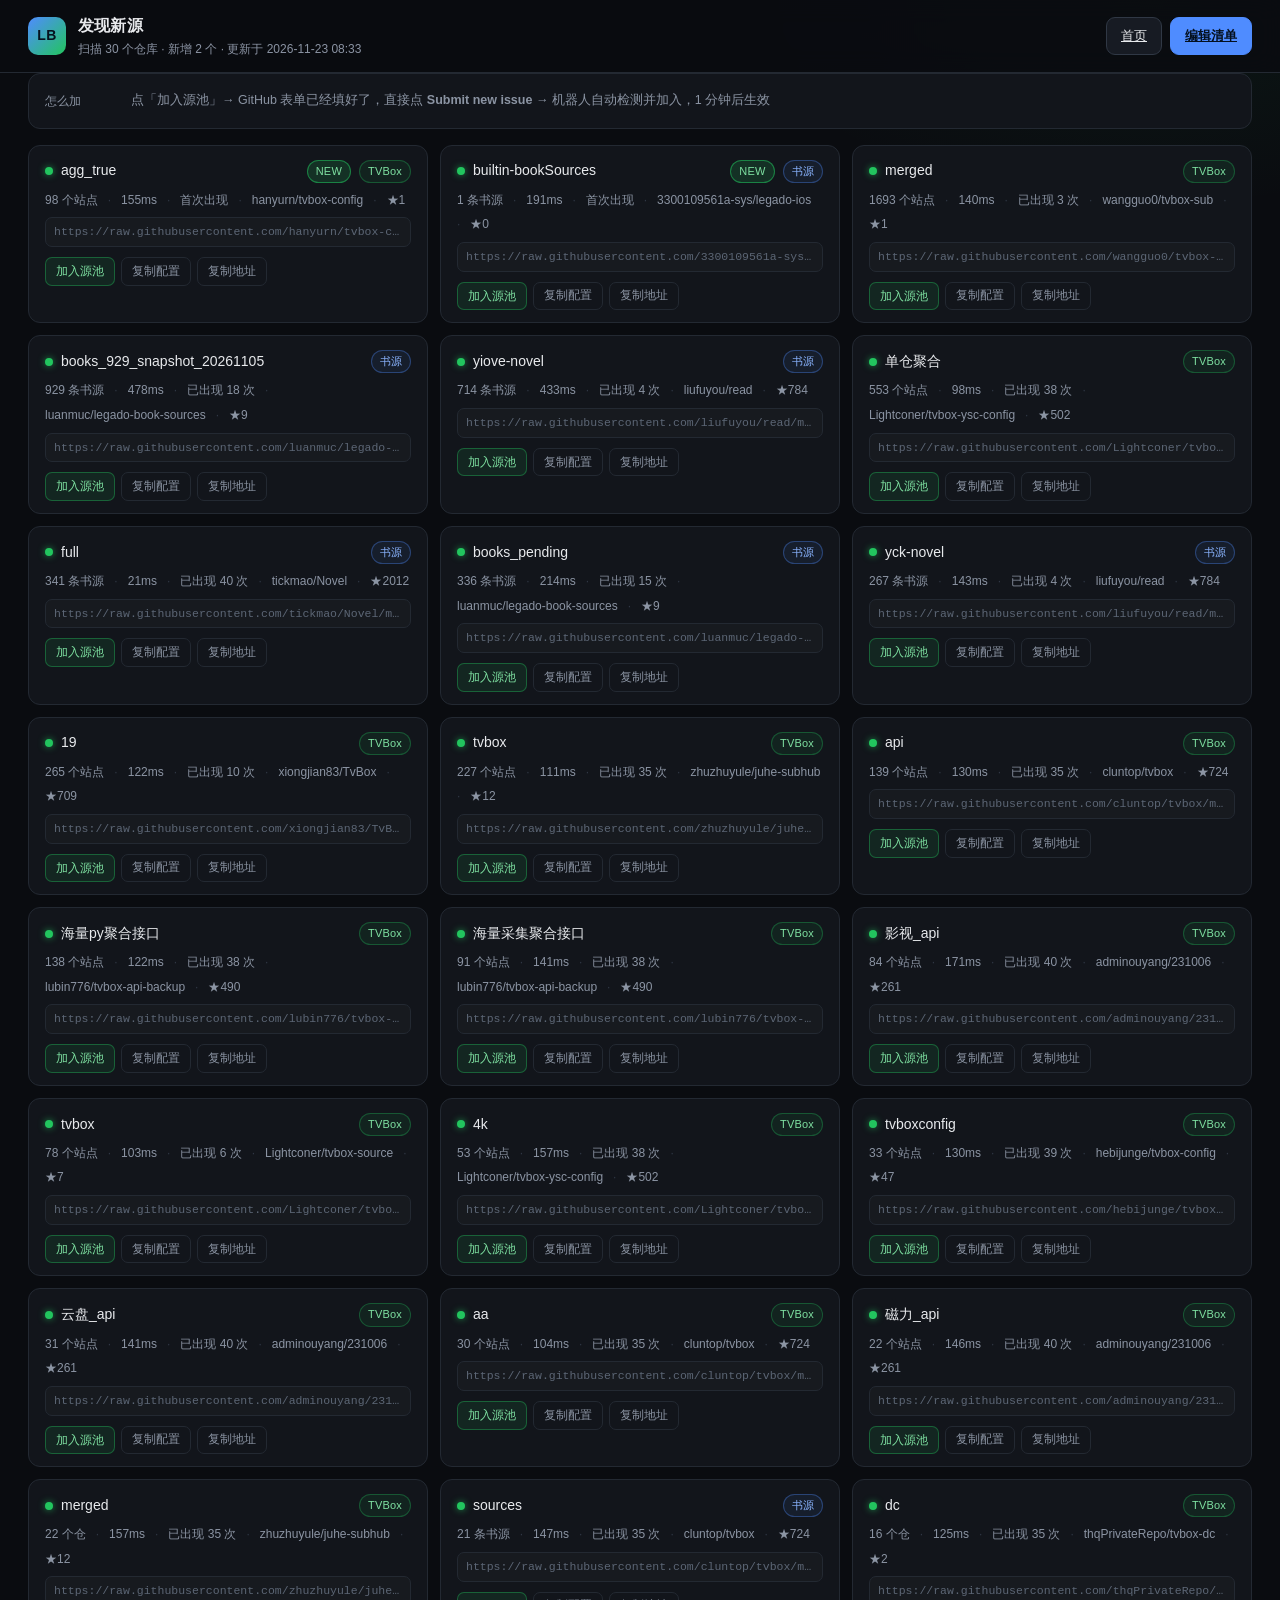
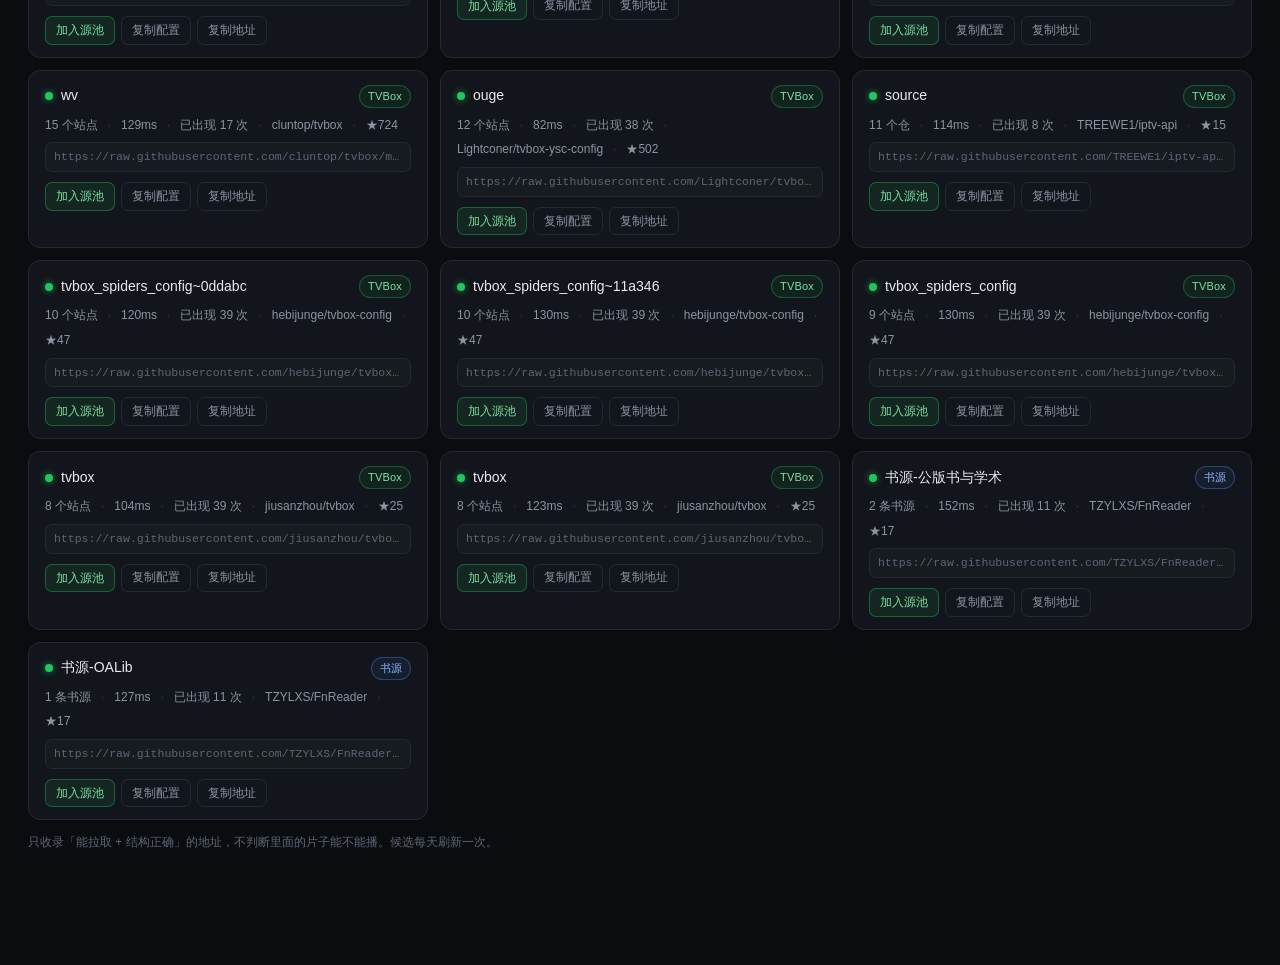
==== commit e480bfa5: "chore: 更新源 2026-11-23 00:33 UTC" ====
--- a/docs/discover.html
+++ b/docs/discover.html
@@ -428,7 +428,7 @@
     <div class="logo">LB</div>
     <div class="brand-text">
       <h1>发现新源</h1>
-      <p>扫描 30 个仓库 · 新增 5 个 · 回归 5 个 · 更新于 2026-11-22 07:59</p>
+      <p>扫描 30 个仓库 · 新增 2 个 · 更新于 2026-11-23 08:33</p>
     </div>
   </div>
   <div class="top-actions">
@@ -450,37 +450,12 @@
     <article class="card">
       <div class="card-top">
         <span class="status-dot ok"></span>
-        <h3 class="card-title">t2</h3>
-        <span class="badge new">NEW</span>
-        <span class="badge tvbox">TVBox</span>
-      </div>
-      <div class="card-meta">
-        <span>1184 个站点</span><span class="sep">·</span><span>261ms</span>
-        <span class="sep">·</span><span>首次出现</span>
-        <span class="sep">·</span><span>lkm888/tvyuan</span>
-        <span class="sep">·</span><span>★2</span>
-      </div>
-      <div class="card-url" title="https://raw.githubusercontent.com/lkm888/tvyuan/master/t2.json">https://raw.githubusercontent.com/lkm888/tvyuan/master/t2.json</div>
-      <div class="card-actions">
-        <a class="mini add" href="https://github.com/angelevil-code/lbox-repo/issues/new?title=%5Badd%5D+t2&body=https%3A%2F%2Fraw.githubusercontent.com%2Flkm888%2Ftvyuan%2Fmaster%2Ft2.json%0A%0A%E7%B1%BB%E5%9E%8B%EF%BC%9Atvbox%0A%E6%9D%A5%E6%BA%90%EF%BC%9Alkm888%2Ftvyuan%0A%E5%86%85%E5%AE%B9%EF%BC%9A1184+%E9%A1%B9%0A" target="_blank" rel="noopener">加入源池</a>
-        <button class="mini" data-copy='{
-  &quot;type&quot;: &quot;tvbox&quot;,
-  &quot;name&quot;: &quot;t2&quot;,
-  &quot;url&quot;: &quot;https://raw.githubusercontent.com/lkm888/tvyuan/master/t2.json&quot;,
-  &quot;origin&quot;: &quot;github/lkm888&quot;
-}'>复制配置</button>
-        <button class="mini" data-copy="https://raw.githubusercontent.com/lkm888/tvyuan/master/t2.json">复制地址</button>
-      </div>
-    </article>
-    <article class="card">
-      <div class="card-top">
-        <span class="status-dot ok"></span>
         <h3 class="card-title">agg_true</h3>
         <span class="badge new">NEW</span>
         <span class="badge tvbox">TVBox</span>
       </div>
       <div class="card-meta">
-        <span>98 个站点</span><span class="sep">·</span><span>228ms</span>
+        <span>98 个站点</span><span class="sep">·</span><span>155ms</span>
         <span class="sep">·</span><span>首次出现</span>
         <span class="sep">·</span><span>hanyurn/tvbox-config</span>
         <span class="sep">·</span><span>★1</span>
@@ -500,62 +475,12 @@
     <article class="card">
       <div class="card-top">
         <span class="status-dot ok"></span>
-        <h3 class="card-title">tvbox</h3>
-        <span class="badge new">NEW</span>
-        <span class="badge tvbox">TVBox</span>
-      </div>
-      <div class="card-meta">
-        <span>10 个站点</span><span class="sep">·</span><span>162ms</span>
-        <span class="sep">·</span><span>首次出现</span>
-        <span class="sep">·</span><span>lkm888/tvyuan</span>
-        <span class="sep">·</span><span>★2</span>
-      </div>
-      <div class="card-url" title="https://raw.githubusercontent.com/lkm888/tvyuan/master/tvbox.json">https://raw.githubusercontent.com/lkm888/tvyuan/master/tvbox.json</div>
-      <div class="card-actions">
-        <a class="mini add" href="https://github.com/angelevil-code/lbox-repo/issues/new?title=%5Badd%5D+tvbox&body=https%3A%2F%2Fraw.githubusercontent.com%2Flkm888%2Ftvyuan%2Fmaster%2Ftvbox.json%0A%0A%E7%B1%BB%E5%9E%8B%EF%BC%9Atvbox%0A%E6%9D%A5%E6%BA%90%EF%BC%9Alkm888%2Ftvyuan%0A%E5%86%85%E5%AE%B9%EF%BC%9A10+%E9%A1%B9%0A" target="_blank" rel="noopener">加入源池</a>
-        <button class="mini" data-copy='{
-  &quot;type&quot;: &quot;tvbox&quot;,
-  &quot;name&quot;: &quot;tvbox&quot;,
-  &quot;url&quot;: &quot;https://raw.githubusercontent.com/lkm888/tvyuan/master/tvbox.json&quot;,
-  &quot;origin&quot;: &quot;github/lkm888&quot;
-}'>复制配置</button>
-        <button class="mini" data-copy="https://raw.githubusercontent.com/lkm888/tvyuan/master/tvbox.json">复制地址</button>
-      </div>
-    </article>
-    <article class="card">
-      <div class="card-top">
-        <span class="status-dot ok"></span>
-        <h3 class="card-title">t1</h3>
-        <span class="badge new">NEW</span>
-        <span class="badge tvbox">TVBox</span>
-      </div>
-      <div class="card-meta">
-        <span>10 个站点</span><span class="sep">·</span><span>160ms</span>
-        <span class="sep">·</span><span>首次出现</span>
-        <span class="sep">·</span><span>lkm888/tvyuan</span>
-        <span class="sep">·</span><span>★2</span>
-      </div>
-      <div class="card-url" title="https://raw.githubusercontent.com/lkm888/tvyuan/master/t1.json">https://raw.githubusercontent.com/lkm888/tvyuan/master/t1.json</div>
-      <div class="card-actions">
-        <a class="mini add" href="https://github.com/angelevil-code/lbox-repo/issues/new?title=%5Badd%5D+t1&body=https%3A%2F%2Fraw.githubusercontent.com%2Flkm888%2Ftvyuan%2Fmaster%2Ft1.json%0A%0A%E7%B1%BB%E5%9E%8B%EF%BC%9Atvbox%0A%E6%9D%A5%E6%BA%90%EF%BC%9Alkm888%2Ftvyuan%0A%E5%86%85%E5%AE%B9%EF%BC%9A10+%E9%A1%B9%0A" target="_blank" rel="noopener">加入源池</a>
-        <button class="mini" data-copy='{
-  &quot;type&quot;: &quot;tvbox&quot;,
-  &quot;name&quot;: &quot;t1&quot;,
-  &quot;url&quot;: &quot;https://raw.githubusercontent.com/lkm888/tvyuan/master/t1.json&quot;,
-  &quot;origin&quot;: &quot;github/lkm888&quot;
-}'>复制配置</button>
-        <button class="mini" data-copy="https://raw.githubusercontent.com/lkm888/tvyuan/master/t1.json">复制地址</button>
-      </div>
-    </article>
-    <article class="card">
-      <div class="card-top">
-        <span class="status-dot ok"></span>
         <h3 class="card-title">builtin-bookSources</h3>
         <span class="badge new">NEW</span>
         <span class="badge book">书源</span>
       </div>
       <div class="card-meta">
-        <span>1 条书源</span><span class="sep">·</span><span>164ms</span>
+        <span>1 条书源</span><span class="sep">·</span><span>191ms</span>
         <span class="sep">·</span><span>首次出现</span>
         <span class="sep">·</span><span>3300109561a-sys/legado-ios</span>
         <span class="sep">·</span><span>★0</span>
@@ -575,15 +500,65 @@
     <article class="card">
       <div class="card-top">
         <span class="status-dot ok"></span>
+        <h3 class="card-title">merged</h3>
+        
+        <span class="badge tvbox">TVBox</span>
+      </div>
+      <div class="card-meta">
+        <span>1693 个站点</span><span class="sep">·</span><span>140ms</span>
+        <span class="sep">·</span><span>已出现 3 次</span>
+        <span class="sep">·</span><span>wangguo0/tvbox-sub</span>
+        <span class="sep">·</span><span>★1</span>
+      </div>
+      <div class="card-url" title="https://raw.githubusercontent.com/wangguo0/tvbox-sub/main/merged.json">https://raw.githubusercontent.com/wangguo0/tvbox-sub/main/merged.json</div>
+      <div class="card-actions">
+        <a class="mini add" href="https://github.com/angelevil-code/lbox-repo/issues/new?title=%5Badd%5D+merged&body=https%3A%2F%2Fraw.githubusercontent.com%2Fwangguo0%2Ftvbox-sub%2Fmain%2Fmerged.json%0A%0A%E7%B1%BB%E5%9E%8B%EF%BC%9Atvbox%0A%E6%9D%A5%E6%BA%90%EF%BC%9Awangguo0%2Ftvbox-sub%0A%E5%86%85%E5%AE%B9%EF%BC%9A1693+%E9%A1%B9%0A" target="_blank" rel="noopener">加入源池</a>
+        <button class="mini" data-copy='{
+  &quot;type&quot;: &quot;tvbox&quot;,
+  &quot;name&quot;: &quot;merged&quot;,
+  &quot;url&quot;: &quot;https://raw.githubusercontent.com/wangguo0/tvbox-sub/main/merged.json&quot;,
+  &quot;origin&quot;: &quot;github/wangguo0&quot;
+}'>复制配置</button>
+        <button class="mini" data-copy="https://raw.githubusercontent.com/wangguo0/tvbox-sub/main/merged.json">复制地址</button>
+      </div>
+    </article>
+    <article class="card">
+      <div class="card-top">
+        <span class="status-dot ok"></span>
+        <h3 class="card-title">books_929_snapshot_20261105</h3>
+        
+        <span class="badge book">书源</span>
+      </div>
+      <div class="card-meta">
+        <span>929 条书源</span><span class="sep">·</span><span>478ms</span>
+        <span class="sep">·</span><span>已出现 18 次</span>
+        <span class="sep">·</span><span>luanmuc/legado-book-sources</span>
+        <span class="sep">·</span><span>★9</span>
+      </div>
+      <div class="card-url" title="https://raw.githubusercontent.com/luanmuc/legado-book-sources/main/backups/books_929_snapshot_20261105.json">https://raw.githubusercontent.com/luanmuc/legado-book-sources/main/backups/books_929_snapshot_20261105.json</div>
+      <div class="card-actions">
+        <a class="mini add" href="https://github.com/angelevil-code/lbox-repo/issues/new?title=%5Badd%5D+books_929_snapshot_20261105&body=https%3A%2F%2Fraw.githubusercontent.com%2Fluanmuc%2Flegado-book-sources%2Fmain%2Fbackups%2Fbooks_929_snapshot_20261105.json%0A%0A%E7%B1%BB%E5%9E%8B%EF%BC%9Abook%0A%E6%9D%A5%E6%BA%90%EF%BC%9Aluanmuc%2Flegado-book-sources%0A%E5%86%85%E5%AE%B9%EF%BC%9A929+%E9%A1%B9%0A" target="_blank" rel="noopener">加入源池</a>
+        <button class="mini" data-copy='{
+  &quot;type&quot;: &quot;book&quot;,
+  &quot;name&quot;: &quot;books_929_snapshot_20261105&quot;,
+  &quot;url&quot;: &quot;https://raw.githubusercontent.com/luanmuc/legado-book-sources/main/backups/books_929_snapshot_20261105.json&quot;,
+  &quot;origin&quot;: &quot;github/luanmuc&quot;
+}'>复制配置</button>
+        <button class="mini" data-copy="https://raw.githubusercontent.com/luanmuc/legado-book-sources/main/backups/books_929_snapshot_20261105.json">复制地址</button>
+      </div>
+    </article>
+    <article class="card">
+      <div class="card-top">
+        <span class="status-dot ok"></span>
         <h3 class="card-title">yiove-novel</h3>
-        <span class="badge reborn">回归</span>
+        
         <span class="badge book">书源</span>
       </div>
       <div class="card-meta">
-        <span>714 条书源</span><span class="sep">·</span><span>308ms</span>
-        <span class="sep">·</span><span>断档 14 天后回归</span>
+        <span>714 条书源</span><span class="sep">·</span><span>433ms</span>
+        <span class="sep">·</span><span>已出现 4 次</span>
         <span class="sep">·</span><span>liufuyou/read</span>
-        <span class="sep">·</span><span>★779</span>
+        <span class="sep">·</span><span>★784</span>
       </div>
       <div class="card-url" title="https://raw.githubusercontent.com/liufuyou/read/main/sources/yiove-novel.json">https://raw.githubusercontent.com/liufuyou/read/main/sources/yiove-novel.json</div>
       <div class="card-actions">
@@ -600,15 +575,90 @@
     <article class="card">
       <div class="card-top">
         <span class="status-dot ok"></span>
+        <h3 class="card-title">单仓聚合</h3>
+        
+        <span class="badge tvbox">TVBox</span>
+      </div>
+      <div class="card-meta">
+        <span>553 个站点</span><span class="sep">·</span><span>98ms</span>
+        <span class="sep">·</span><span>已出现 38 次</span>
+        <span class="sep">·</span><span>Lightconer/tvbox-ysc-config</span>
+        <span class="sep">·</span><span>★502</span>
+      </div>
+      <div class="card-url" title="https://raw.githubusercontent.com/Lightconer/tvbox-ysc-config/main/output/%E5%8D%95%E4%BB%93%E8%81%9A%E5%90%88.json">https://raw.githubusercontent.com/Lightconer/tvbox-ysc-config/main/output/%E5%8D%95%E4%BB%93%E8%81%9A%E5%90%88.json</div>
+      <div class="card-actions">
+        <a class="mini add" href="https://github.com/angelevil-code/lbox-repo/issues/new?title=%5Badd%5D+%E5%8D%95%E4%BB%93%E8%81%9A%E5%90%88&body=https%3A%2F%2Fraw.githubusercontent.com%2FLightconer%2Ftvbox-ysc-config%2Fmain%2Foutput%2F%25E5%258D%2595%25E4%25BB%2593%25E8%2581%259A%25E5%2590%2588.json%0A%0A%E7%B1%BB%E5%9E%8B%EF%BC%9Atvbox%0A%E6%9D%A5%E6%BA%90%EF%BC%9ALightconer%2Ftvbox-ysc-config%0A%E5%86%85%E5%AE%B9%EF%BC%9A553+%E9%A1%B9%0A" target="_blank" rel="noopener">加入源池</a>
+        <button class="mini" data-copy='{
+  &quot;type&quot;: &quot;tvbox&quot;,
+  &quot;name&quot;: &quot;单仓聚合&quot;,
+  &quot;url&quot;: &quot;https://raw.githubusercontent.com/Lightconer/tvbox-ysc-config/main/output/%E5%8D%95%E4%BB%93%E8%81%9A%E5%90%88.json&quot;,
+  &quot;origin&quot;: &quot;github/Lightconer&quot;
+}'>复制配置</button>
+        <button class="mini" data-copy="https://raw.githubusercontent.com/Lightconer/tvbox-ysc-config/main/output/%E5%8D%95%E4%BB%93%E8%81%9A%E5%90%88.json">复制地址</button>
+      </div>
+    </article>
+    <article class="card">
+      <div class="card-top">
+        <span class="status-dot ok"></span>
+        <h3 class="card-title">full</h3>
+        
+        <span class="badge book">书源</span>
+      </div>
+      <div class="card-meta">
+        <span>341 条书源</span><span class="sep">·</span><span>21ms</span>
+        <span class="sep">·</span><span>已出现 40 次</span>
+        <span class="sep">·</span><span>tickmao/Novel</span>
+        <span class="sep">·</span><span>★2012</span>
+      </div>
+      <div class="card-url" title="https://raw.githubusercontent.com/tickmao/Novel/master/sources/legado/full.json">https://raw.githubusercontent.com/tickmao/Novel/master/sources/legado/full.json</div>
+      <div class="card-actions">
+        <a class="mini add" href="https://github.com/angelevil-code/lbox-repo/issues/new?title=%5Badd%5D+full&body=https%3A%2F%2Fraw.githubusercontent.com%2Ftickmao%2FNovel%2Fmaster%2Fsources%2Flegado%2Ffull.json%0A%0A%E7%B1%BB%E5%9E%8B%EF%BC%9Abook%0A%E6%9D%A5%E6%BA%90%EF%BC%9Atickmao%2FNovel%0A%E5%86%85%E5%AE%B9%EF%BC%9A341+%E9%A1%B9%0A" target="_blank" rel="noopener">加入源池</a>
+        <button class="mini" data-copy='{
+  &quot;type&quot;: &quot;book&quot;,
+  &quot;name&quot;: &quot;full&quot;,
+  &quot;url&quot;: &quot;https://raw.githubusercontent.com/tickmao/Novel/master/sources/legado/full.json&quot;,
+  &quot;origin&quot;: &quot;github/tickmao&quot;
+}'>复制配置</button>
+        <button class="mini" data-copy="https://raw.githubusercontent.com/tickmao/Novel/master/sources/legado/full.json">复制地址</button>
+      </div>
+    </article>
+    <article class="card">
+      <div class="card-top">
+        <span class="status-dot ok"></span>
+        <h3 class="card-title">books_pending</h3>
+        
+        <span class="badge book">书源</span>
+      </div>
+      <div class="card-meta">
+        <span>336 条书源</span><span class="sep">·</span><span>214ms</span>
+        <span class="sep">·</span><span>已出现 15 次</span>
+        <span class="sep">·</span><span>luanmuc/legado-book-sources</span>
+        <span class="sep">·</span><span>★9</span>
+      </div>
+      <div class="card-url" title="https://raw.githubusercontent.com/luanmuc/legado-book-sources/main/books_pending.json">https://raw.githubusercontent.com/luanmuc/legado-book-sources/main/books_pending.json</div>
+      <div class="card-actions">
+        <a class="mini add" href="https://github.com/angelevil-code/lbox-repo/issues/new?title=%5Badd%5D+books_pending&body=https%3A%2F%2Fraw.githubusercontent.com%2Fluanmuc%2Flegado-book-sources%2Fmain%2Fbooks_pending.json%0A%0A%E7%B1%BB%E5%9E%8B%EF%BC%9Abook%0A%E6%9D%A5%E6%BA%90%EF%BC%9Aluanmuc%2Flegado-book-sources%0A%E5%86%85%E5%AE%B9%EF%BC%9A336+%E9%A1%B9%0A" target="_blank" rel="noopener">加入源池</a>
+        <button class="mini" data-copy='{
+  &quot;type&quot;: &quot;book&quot;,
+  &quot;name&quot;: &quot;books_pending&quot;,
+  &quot;url&quot;: &quot;https://raw.githubusercontent.com/luanmuc/legado-book-sources/main/books_pending.json&quot;,
+  &quot;origin&quot;: &quot;github/luanmuc&quot;
+}'>复制配置</button>
+        <button class="mini" data-copy="https://raw.githubusercontent.com/luanmuc/legado-book-sources/main/books_pending.json">复制地址</button>
+      </div>
+    </article>
+    <article class="card">
+      <div class="card-top">
+        <span class="status-dot ok"></span>
         <h3 class="card-title">yck-novel</h3>
-        <span class="badge reborn">回归</span>
+        
         <span class="badge book">书源</span>
       </div>
       <div class="card-meta">
-        <span>267 条书源</span><span class="sep">·</span><span>204ms</span>
-        <span class="sep">·</span><span>断档 14 天后回归</span>
+        <span>267 条书源</span><span class="sep">·</span><span>143ms</span>
+        <span class="sep">·</span><span>已出现 4 次</span>
         <span class="sep">·</span><span>liufuyou/read</span>
-        <span class="sep">·</span><span>★779</span>
+        <span class="sep">·</span><span>★784</span>
       </div>
       <div class="card-url" title="https://raw.githubusercontent.com/liufuyou/read/main/sources/yck-novel.json">https://raw.githubusercontent.com/liufuyou/read/main/sources/yck-novel.json</div>
       <div class="card-actions">
@@ -625,13 +675,163 @@
     <article class="card">
       <div class="card-top">
         <span class="status-dot ok"></span>
+        <h3 class="card-title">19</h3>
+        
+        <span class="badge tvbox">TVBox</span>
+      </div>
+      <div class="card-meta">
+        <span>265 个站点</span><span class="sep">·</span><span>122ms</span>
+        <span class="sep">·</span><span>已出现 10 次</span>
+        <span class="sep">·</span><span>xiongjian83/TvBox</span>
+        <span class="sep">·</span><span>★709</span>
+      </div>
+      <div class="card-url" title="https://raw.githubusercontent.com/xiongjian83/TvBox/main/19.json">https://raw.githubusercontent.com/xiongjian83/TvBox/main/19.json</div>
+      <div class="card-actions">
+        <a class="mini add" href="https://github.com/angelevil-code/lbox-repo/issues/new?title=%5Badd%5D+19&body=https%3A%2F%2Fraw.githubusercontent.com%2Fxiongjian83%2FTvBox%2Fmain%2F19.json%0A%0A%E7%B1%BB%E5%9E%8B%EF%BC%9Atvbox%0A%E6%9D%A5%E6%BA%90%EF%BC%9Axiongjian83%2FTvBox%0A%E5%86%85%E5%AE%B9%EF%BC%9A265+%E9%A1%B9%0A" target="_blank" rel="noopener">加入源池</a>
+        <button class="mini" data-copy='{
+  &quot;type&quot;: &quot;tvbox&quot;,
+  &quot;name&quot;: &quot;19&quot;,
+  &quot;url&quot;: &quot;https://raw.githubusercontent.com/xiongjian83/TvBox/main/19.json&quot;,
+  &quot;origin&quot;: &quot;github/xiongjian83&quot;
+}'>复制配置</button>
+        <button class="mini" data-copy="https://raw.githubusercontent.com/xiongjian83/TvBox/main/19.json">复制地址</button>
+      </div>
+    </article>
+    <article class="card">
+      <div class="card-top">
+        <span class="status-dot ok"></span>
         <h3 class="card-title">tvbox</h3>
-        <span class="badge reborn">回归</span>
-        <span class="badge tvbox">TVBox</span>
-      </div>
-      <div class="card-meta">
-        <span>78 个站点</span><span class="sep">·</span><span>116ms</span>
-        <span class="sep">·</span><span>断档 3 天后回归</span>
+        
+        <span class="badge tvbox">TVBox</span>
+      </div>
+      <div class="card-meta">
+        <span>227 个站点</span><span class="sep">·</span><span>111ms</span>
+        <span class="sep">·</span><span>已出现 35 次</span>
+        <span class="sep">·</span><span>zhuzhuyule/juhe-subhub</span>
+        <span class="sep">·</span><span>★12</span>
+      </div>
+      <div class="card-url" title="https://raw.githubusercontent.com/zhuzhuyule/juhe-subhub/main/docs/tvbox.json">https://raw.githubusercontent.com/zhuzhuyule/juhe-subhub/main/docs/tvbox.json</div>
+      <div class="card-actions">
+        <a class="mini add" href="https://github.com/angelevil-code/lbox-repo/issues/new?title=%5Badd%5D+tvbox&body=https%3A%2F%2Fraw.githubusercontent.com%2Fzhuzhuyule%2Fjuhe-subhub%2Fmain%2Fdocs%2Ftvbox.json%0A%0A%E7%B1%BB%E5%9E%8B%EF%BC%9Atvbox%0A%E6%9D%A5%E6%BA%90%EF%BC%9Azhuzhuyule%2Fjuhe-subhub%0A%E5%86%85%E5%AE%B9%EF%BC%9A227+%E9%A1%B9%0A" target="_blank" rel="noopener">加入源池</a>
+        <button class="mini" data-copy='{
+  &quot;type&quot;: &quot;tvbox&quot;,
+  &quot;name&quot;: &quot;tvbox&quot;,
+  &quot;url&quot;: &quot;https://raw.githubusercontent.com/zhuzhuyule/juhe-subhub/main/docs/tvbox.json&quot;,
+  &quot;origin&quot;: &quot;github/zhuzhuyule&quot;
+}'>复制配置</button>
+        <button class="mini" data-copy="https://raw.githubusercontent.com/zhuzhuyule/juhe-subhub/main/docs/tvbox.json">复制地址</button>
+      </div>
+    </article>
+    <article class="card">
+      <div class="card-top">
+        <span class="status-dot ok"></span>
+        <h3 class="card-title">api</h3>
+        
+        <span class="badge tvbox">TVBox</span>
+      </div>
+      <div class="card-meta">
+        <span>139 个站点</span><span class="sep">·</span><span>130ms</span>
+        <span class="sep">·</span><span>已出现 35 次</span>
+        <span class="sep">·</span><span>cluntop/tvbox</span>
+        <span class="sep">·</span><span>★724</span>
+      </div>
+      <div class="card-url" title="https://raw.githubusercontent.com/cluntop/tvbox/main/js/xiaosa/api.json">https://raw.githubusercontent.com/cluntop/tvbox/main/js/xiaosa/api.json</div>
+      <div class="card-actions">
+        <a class="mini add" href="https://github.com/angelevil-code/lbox-repo/issues/new?title=%5Badd%5D+api&body=https%3A%2F%2Fraw.githubusercontent.com%2Fcluntop%2Ftvbox%2Fmain%2Fjs%2Fxiaosa%2Fapi.json%0A%0A%E7%B1%BB%E5%9E%8B%EF%BC%9Atvbox%0A%E6%9D%A5%E6%BA%90%EF%BC%9Acluntop%2Ftvbox%0A%E5%86%85%E5%AE%B9%EF%BC%9A139+%E9%A1%B9%0A" target="_blank" rel="noopener">加入源池</a>
+        <button class="mini" data-copy='{
+  &quot;type&quot;: &quot;tvbox&quot;,
+  &quot;name&quot;: &quot;api&quot;,
+  &quot;url&quot;: &quot;https://raw.githubusercontent.com/cluntop/tvbox/main/js/xiaosa/api.json&quot;,
+  &quot;origin&quot;: &quot;github/cluntop&quot;
+}'>复制配置</button>
+        <button class="mini" data-copy="https://raw.githubusercontent.com/cluntop/tvbox/main/js/xiaosa/api.json">复制地址</button>
+      </div>
+    </article>
+    <article class="card">
+      <div class="card-top">
+        <span class="status-dot ok"></span>
+        <h3 class="card-title">海量py聚合接口</h3>
+        
+        <span class="badge tvbox">TVBox</span>
+      </div>
+      <div class="card-meta">
+        <span>138 个站点</span><span class="sep">·</span><span>122ms</span>
+        <span class="sep">·</span><span>已出现 38 次</span>
+        <span class="sep">·</span><span>lubin776/tvbox-api-backup</span>
+        <span class="sep">·</span><span>★490</span>
+      </div>
+      <div class="card-url" title="https://raw.githubusercontent.com/lubin776/tvbox-api-backup/main/tvbox/%E6%B5%B7%E9%87%8Fpy%E8%81%9A%E5%90%88%E6%8E%A5%E5%8F%A3.json">https://raw.githubusercontent.com/lubin776/tvbox-api-backup/main/tvbox/%E6%B5%B7%E9%87%8Fpy%E8%81%9A%E5%90%88%E6%8E%A5%E5%8F%A3.json</div>
+      <div class="card-actions">
+        <a class="mini add" href="https://github.com/angelevil-code/lbox-repo/issues/new?title=%5Badd%5D+%E6%B5%B7%E9%87%8Fpy%E8%81%9A%E5%90%88%E6%8E%A5%E5%8F%A3&body=https%3A%2F%2Fraw.githubusercontent.com%2Flubin776%2Ftvbox-api-backup%2Fmain%2Ftvbox%2F%25E6%25B5%25B7%25E9%2587%258Fpy%25E8%2581%259A%25E5%2590%2588%25E6%258E%25A5%25E5%258F%25A3.json%0A%0A%E7%B1%BB%E5%9E%8B%EF%BC%9Atvbox%0A%E6%9D%A5%E6%BA%90%EF%BC%9Alubin776%2Ftvbox-api-backup%0A%E5%86%85%E5%AE%B9%EF%BC%9A138+%E9%A1%B9%0A" target="_blank" rel="noopener">加入源池</a>
+        <button class="mini" data-copy='{
+  &quot;type&quot;: &quot;tvbox&quot;,
+  &quot;name&quot;: &quot;海量py聚合接口&quot;,
+  &quot;url&quot;: &quot;https://raw.githubusercontent.com/lubin776/tvbox-api-backup/main/tvbox/%E6%B5%B7%E9%87%8Fpy%E8%81%9A%E5%90%88%E6%8E%A5%E5%8F%A3.json&quot;,
+  &quot;origin&quot;: &quot;github/lubin776&quot;
+}'>复制配置</button>
+        <button class="mini" data-copy="https://raw.githubusercontent.com/lubin776/tvbox-api-backup/main/tvbox/%E6%B5%B7%E9%87%8Fpy%E8%81%9A%E5%90%88%E6%8E%A5%E5%8F%A3.json">复制地址</button>
+      </div>
+    </article>
+    <article class="card">
+      <div class="card-top">
+        <span class="status-dot ok"></span>
+        <h3 class="card-title">海量采集聚合接口</h3>
+        
+        <span class="badge tvbox">TVBox</span>
+      </div>
+      <div class="card-meta">
+        <span>91 个站点</span><span class="sep">·</span><span>141ms</span>
+        <span class="sep">·</span><span>已出现 38 次</span>
+        <span class="sep">·</span><span>lubin776/tvbox-api-backup</span>
+        <span class="sep">·</span><span>★490</span>
+      </div>
+      <div class="card-url" title="https://raw.githubusercontent.com/lubin776/tvbox-api-backup/main/tvbox/%E6%B5%B7%E9%87%8F%E9%87%87%E9%9B%86%E8%81%9A%E5%90%88%E6%8E%A5%E5%8F%A3.json">https://raw.githubusercontent.com/lubin776/tvbox-api-backup/main/tvbox/%E6%B5%B7%E9%87%8F%E9%87%87%E9%9B%86%E8%81%9A%E5%90%88%E6%8E%A5%E5%8F%A3.json</div>
+      <div class="card-actions">
+        <a class="mini add" href="https://github.com/angelevil-code/lbox-repo/issues/new?title=%5Badd%5D+%E6%B5%B7%E9%87%8F%E9%87%87%E9%9B%86%E8%81%9A%E5%90%88%E6%8E%A5%E5%8F%A3&body=https%3A%2F%2Fraw.githubusercontent.com%2Flubin776%2Ftvbox-api-backup%2Fmain%2Ftvbox%2F%25E6%25B5%25B7%25E9%2587%258F%25E9%2587%2587%25E9%259B%2586%25E8%2581%259A%25E5%2590%2588%25E6%258E%25A5%25E5%258F%25A3.json%0A%0A%E7%B1%BB%E5%9E%8B%EF%BC%9Atvbox%0A%E6%9D%A5%E6%BA%90%EF%BC%9Alubin776%2Ftvbox-api-backup%0A%E5%86%85%E5%AE%B9%EF%BC%9A91+%E9%A1%B9%0A" target="_blank" rel="noopener">加入源池</a>
+        <button class="mini" data-copy='{
+  &quot;type&quot;: &quot;tvbox&quot;,
+  &quot;name&quot;: &quot;海量采集聚合接口&quot;,
+  &quot;url&quot;: &quot;https://raw.githubusercontent.com/lubin776/tvbox-api-backup/main/tvbox/%E6%B5%B7%E9%87%8F%E9%87%87%E9%9B%86%E8%81%9A%E5%90%88%E6%8E%A5%E5%8F%A3.json&quot;,
+  &quot;origin&quot;: &quot;github/lubin776&quot;
+}'>复制配置</button>
+        <button class="mini" data-copy="https://raw.githubusercontent.com/lubin776/tvbox-api-backup/main/tvbox/%E6%B5%B7%E9%87%8F%E9%87%87%E9%9B%86%E8%81%9A%E5%90%88%E6%8E%A5%E5%8F%A3.json">复制地址</button>
+      </div>
+    </article>
+    <article class="card">
+      <div class="card-top">
+        <span class="status-dot ok"></span>
+        <h3 class="card-title">影视_api</h3>
+        
+        <span class="badge tvbox">TVBox</span>
+      </div>
+      <div class="card-meta">
+        <span>84 个站点</span><span class="sep">·</span><span>171ms</span>
+        <span class="sep">·</span><span>已出现 40 次</span>
+        <span class="sep">·</span><span>adminouyang/231006</span>
+        <span class="sep">·</span><span>★261</span>
+      </div>
+      <div class="card-url" title="https://raw.githubusercontent.com/adminouyang/231006/main/tvbox/PizazzGY/%E5%BD%B1%E8%A7%86_api.json">https://raw.githubusercontent.com/adminouyang/231006/main/tvbox/PizazzGY/%E5%BD%B1%E8%A7%86_api.json</div>
+      <div class="card-actions">
+        <a class="mini add" href="https://github.com/angelevil-code/lbox-repo/issues/new?title=%5Badd%5D+%E5%BD%B1%E8%A7%86_api&body=https%3A%2F%2Fraw.githubusercontent.com%2Fadminouyang%2F231006%2Fmain%2Ftvbox%2FPizazzGY%2F%25E5%25BD%25B1%25E8%25A7%2586_api.json%0A%0A%E7%B1%BB%E5%9E%8B%EF%BC%9Atvbox%0A%E6%9D%A5%E6%BA%90%EF%BC%9Aadminouyang%2F231006%0A%E5%86%85%E5%AE%B9%EF%BC%9A84+%E9%A1%B9%0A" target="_blank" rel="noopener">加入源池</a>
+        <button class="mini" data-copy='{
+  &quot;type&quot;: &quot;tvbox&quot;,
+  &quot;name&quot;: &quot;影视_api&quot;,
+  &quot;url&quot;: &quot;https://raw.githubusercontent.com/adminouyang/231006/main/tvbox/PizazzGY/%E5%BD%B1%E8%A7%86_api.json&quot;,
+  &quot;origin&quot;: &quot;github/adminouyang&quot;
+}'>复制配置</button>
+        <button class="mini" data-copy="https://raw.githubusercontent.com/adminouyang/231006/main/tvbox/PizazzGY/%E5%BD%B1%E8%A7%86_api.json">复制地址</button>
+      </div>
+    </article>
+    <article class="card">
+      <div class="card-top">
+        <span class="status-dot ok"></span>
+        <h3 class="card-title">tvbox</h3>
+        
+        <span class="badge tvbox">TVBox</span>
+      </div>
+      <div class="card-meta">
+        <span>78 个站点</span><span class="sep">·</span><span>103ms</span>
+        <span class="sep">·</span><span>已出现 6 次</span>
         <span class="sep">·</span><span>Lightconer/tvbox-source</span>
         <span class="sep">·</span><span>★7</span>
       </div>
@@ -650,15 +850,415 @@
     <article class="card">
       <div class="card-top">
         <span class="status-dot ok"></span>
+        <h3 class="card-title">4k</h3>
+        
+        <span class="badge tvbox">TVBox</span>
+      </div>
+      <div class="card-meta">
+        <span>53 个站点</span><span class="sep">·</span><span>157ms</span>
+        <span class="sep">·</span><span>已出现 38 次</span>
+        <span class="sep">·</span><span>Lightconer/tvbox-ysc-config</span>
+        <span class="sep">·</span><span>★502</span>
+      </div>
+      <div class="card-url" title="https://raw.githubusercontent.com/Lightconer/tvbox-ysc-config/main/output/4k.json">https://raw.githubusercontent.com/Lightconer/tvbox-ysc-config/main/output/4k.json</div>
+      <div class="card-actions">
+        <a class="mini add" href="https://github.com/angelevil-code/lbox-repo/issues/new?title=%5Badd%5D+4k&body=https%3A%2F%2Fraw.githubusercontent.com%2FLightconer%2Ftvbox-ysc-config%2Fmain%2Foutput%2F4k.json%0A%0A%E7%B1%BB%E5%9E%8B%EF%BC%9Atvbox%0A%E6%9D%A5%E6%BA%90%EF%BC%9ALightconer%2Ftvbox-ysc-config%0A%E5%86%85%E5%AE%B9%EF%BC%9A53+%E9%A1%B9%0A" target="_blank" rel="noopener">加入源池</a>
+        <button class="mini" data-copy='{
+  &quot;type&quot;: &quot;tvbox&quot;,
+  &quot;name&quot;: &quot;4k&quot;,
+  &quot;url&quot;: &quot;https://raw.githubusercontent.com/Lightconer/tvbox-ysc-config/main/output/4k.json&quot;,
+  &quot;origin&quot;: &quot;github/Lightconer&quot;
+}'>复制配置</button>
+        <button class="mini" data-copy="https://raw.githubusercontent.com/Lightconer/tvbox-ysc-config/main/output/4k.json">复制地址</button>
+      </div>
+    </article>
+    <article class="card">
+      <div class="card-top">
+        <span class="status-dot ok"></span>
+        <h3 class="card-title">tvboxconfig</h3>
+        
+        <span class="badge tvbox">TVBox</span>
+      </div>
+      <div class="card-meta">
+        <span>33 个站点</span><span class="sep">·</span><span>130ms</span>
+        <span class="sep">·</span><span>已出现 39 次</span>
+        <span class="sep">·</span><span>hebijunge/tvbox-config</span>
+        <span class="sep">·</span><span>★47</span>
+      </div>
+      <div class="card-url" title="https://raw.githubusercontent.com/hebijunge/tvbox-config/main/raw/vod/tvboxconfig.json">https://raw.githubusercontent.com/hebijunge/tvbox-config/main/raw/vod/tvboxconfig.json</div>
+      <div class="card-actions">
+        <a class="mini add" href="https://github.com/angelevil-code/lbox-repo/issues/new?title=%5Badd%5D+tvboxconfig&body=https%3A%2F%2Fraw.githubusercontent.com%2Fhebijunge%2Ftvbox-config%2Fmain%2Fraw%2Fvod%2Ftvboxconfig.json%0A%0A%E7%B1%BB%E5%9E%8B%EF%BC%9Atvbox%0A%E6%9D%A5%E6%BA%90%EF%BC%9Ahebijunge%2Ftvbox-config%0A%E5%86%85%E5%AE%B9%EF%BC%9A33+%E9%A1%B9%0A" target="_blank" rel="noopener">加入源池</a>
+        <button class="mini" data-copy='{
+  &quot;type&quot;: &quot;tvbox&quot;,
+  &quot;name&quot;: &quot;tvboxconfig&quot;,
+  &quot;url&quot;: &quot;https://raw.githubusercontent.com/hebijunge/tvbox-config/main/raw/vod/tvboxconfig.json&quot;,
+  &quot;origin&quot;: &quot;github/hebijunge&quot;
+}'>复制配置</button>
+        <button class="mini" data-copy="https://raw.githubusercontent.com/hebijunge/tvbox-config/main/raw/vod/tvboxconfig.json">复制地址</button>
+      </div>
+    </article>
+    <article class="card">
+      <div class="card-top">
+        <span class="status-dot ok"></span>
+        <h3 class="card-title">云盘_api</h3>
+        
+        <span class="badge tvbox">TVBox</span>
+      </div>
+      <div class="card-meta">
+        <span>31 个站点</span><span class="sep">·</span><span>141ms</span>
+        <span class="sep">·</span><span>已出现 40 次</span>
+        <span class="sep">·</span><span>adminouyang/231006</span>
+        <span class="sep">·</span><span>★261</span>
+      </div>
+      <div class="card-url" title="https://raw.githubusercontent.com/adminouyang/231006/main/tvbox/PizazzGY/%E4%BA%91%E7%9B%98_api.json">https://raw.githubusercontent.com/adminouyang/231006/main/tvbox/PizazzGY/%E4%BA%91%E7%9B%98_api.json</div>
+      <div class="card-actions">
+        <a class="mini add" href="https://github.com/angelevil-code/lbox-repo/issues/new?title=%5Badd%5D+%E4%BA%91%E7%9B%98_api&body=https%3A%2F%2Fraw.githubusercontent.com%2Fadminouyang%2F231006%2Fmain%2Ftvbox%2FPizazzGY%2F%25E4%25BA%2591%25E7%259B%2598_api.json%0A%0A%E7%B1%BB%E5%9E%8B%EF%BC%9Atvbox%0A%E6%9D%A5%E6%BA%90%EF%BC%9Aadminouyang%2F231006%0A%E5%86%85%E5%AE%B9%EF%BC%9A31+%E9%A1%B9%0A" target="_blank" rel="noopener">加入源池</a>
+        <button class="mini" data-copy='{
+  &quot;type&quot;: &quot;tvbox&quot;,
+  &quot;name&quot;: &quot;云盘_api&quot;,
+  &quot;url&quot;: &quot;https://raw.githubusercontent.com/adminouyang/231006/main/tvbox/PizazzGY/%E4%BA%91%E7%9B%98_api.json&quot;,
+  &quot;origin&quot;: &quot;github/adminouyang&quot;
+}'>复制配置</button>
+        <button class="mini" data-copy="https://raw.githubusercontent.com/adminouyang/231006/main/tvbox/PizazzGY/%E4%BA%91%E7%9B%98_api.json">复制地址</button>
+      </div>
+    </article>
+    <article class="card">
+      <div class="card-top">
+        <span class="status-dot ok"></span>
+        <h3 class="card-title">aa</h3>
+        
+        <span class="badge tvbox">TVBox</span>
+      </div>
+      <div class="card-meta">
+        <span>30 个站点</span><span class="sep">·</span><span>104ms</span>
+        <span class="sep">·</span><span>已出现 35 次</span>
+        <span class="sep">·</span><span>cluntop/tvbox</span>
+        <span class="sep">·</span><span>★724</span>
+      </div>
+      <div class="card-url" title="https://raw.githubusercontent.com/cluntop/tvbox/main/aa.json">https://raw.githubusercontent.com/cluntop/tvbox/main/aa.json</div>
+      <div class="card-actions">
+        <a class="mini add" href="https://github.com/angelevil-code/lbox-repo/issues/new?title=%5Badd%5D+aa&body=https%3A%2F%2Fraw.githubusercontent.com%2Fcluntop%2Ftvbox%2Fmain%2Faa.json%0A%0A%E7%B1%BB%E5%9E%8B%EF%BC%9Atvbox%0A%E6%9D%A5%E6%BA%90%EF%BC%9Acluntop%2Ftvbox%0A%E5%86%85%E5%AE%B9%EF%BC%9A30+%E9%A1%B9%0A" target="_blank" rel="noopener">加入源池</a>
+        <button class="mini" data-copy='{
+  &quot;type&quot;: &quot;tvbox&quot;,
+  &quot;name&quot;: &quot;aa&quot;,
+  &quot;url&quot;: &quot;https://raw.githubusercontent.com/cluntop/tvbox/main/aa.json&quot;,
+  &quot;origin&quot;: &quot;github/cluntop&quot;
+}'>复制配置</button>
+        <button class="mini" data-copy="https://raw.githubusercontent.com/cluntop/tvbox/main/aa.json">复制地址</button>
+      </div>
+    </article>
+    <article class="card">
+      <div class="card-top">
+        <span class="status-dot ok"></span>
+        <h3 class="card-title">磁力_api</h3>
+        
+        <span class="badge tvbox">TVBox</span>
+      </div>
+      <div class="card-meta">
+        <span>22 个站点</span><span class="sep">·</span><span>146ms</span>
+        <span class="sep">·</span><span>已出现 40 次</span>
+        <span class="sep">·</span><span>adminouyang/231006</span>
+        <span class="sep">·</span><span>★261</span>
+      </div>
+      <div class="card-url" title="https://raw.githubusercontent.com/adminouyang/231006/main/tvbox/PizazzGY/%E7%A3%81%E5%8A%9B_api.json">https://raw.githubusercontent.com/adminouyang/231006/main/tvbox/PizazzGY/%E7%A3%81%E5%8A%9B_api.json</div>
+      <div class="card-actions">
+        <a class="mini add" href="https://github.com/angelevil-code/lbox-repo/issues/new?title=%5Badd%5D+%E7%A3%81%E5%8A%9B_api&body=https%3A%2F%2Fraw.githubusercontent.com%2Fadminouyang%2F231006%2Fmain%2Ftvbox%2FPizazzGY%2F%25E7%25A3%2581%25E5%258A%259B_api.json%0A%0A%E7%B1%BB%E5%9E%8B%EF%BC%9Atvbox%0A%E6%9D%A5%E6%BA%90%EF%BC%9Aadminouyang%2F231006%0A%E5%86%85%E5%AE%B9%EF%BC%9A22+%E9%A1%B9%0A" target="_blank" rel="noopener">加入源池</a>
+        <button class="mini" data-copy='{
+  &quot;type&quot;: &quot;tvbox&quot;,
+  &quot;name&quot;: &quot;磁力_api&quot;,
+  &quot;url&quot;: &quot;https://raw.githubusercontent.com/adminouyang/231006/main/tvbox/PizazzGY/%E7%A3%81%E5%8A%9B_api.json&quot;,
+  &quot;origin&quot;: &quot;github/adminouyang&quot;
+}'>复制配置</button>
+        <button class="mini" data-copy="https://raw.githubusercontent.com/adminouyang/231006/main/tvbox/PizazzGY/%E7%A3%81%E5%8A%9B_api.json">复制地址</button>
+      </div>
+    </article>
+    <article class="card">
+      <div class="card-top">
+        <span class="status-dot ok"></span>
+        <h3 class="card-title">merged</h3>
+        
+        <span class="badge tvbox">TVBox</span>
+      </div>
+      <div class="card-meta">
+        <span>22 个仓</span><span class="sep">·</span><span>157ms</span>
+        <span class="sep">·</span><span>已出现 35 次</span>
+        <span class="sep">·</span><span>zhuzhuyule/juhe-subhub</span>
+        <span class="sep">·</span><span>★12</span>
+      </div>
+      <div class="card-url" title="https://raw.githubusercontent.com/zhuzhuyule/juhe-subhub/main/docs/merged.json">https://raw.githubusercontent.com/zhuzhuyule/juhe-subhub/main/docs/merged.json</div>
+      <div class="card-actions">
+        <a class="mini add" href="https://github.com/angelevil-code/lbox-repo/issues/new?title=%5Badd%5D+merged&body=https%3A%2F%2Fraw.githubusercontent.com%2Fzhuzhuyule%2Fjuhe-subhub%2Fmain%2Fdocs%2Fmerged.json%0A%0A%E7%B1%BB%E5%9E%8B%EF%BC%9Atvbox%0A%E6%9D%A5%E6%BA%90%EF%BC%9Azhuzhuyule%2Fjuhe-subhub%0A%E5%86%85%E5%AE%B9%EF%BC%9A22+%E9%A1%B9%0A" target="_blank" rel="noopener">加入源池</a>
+        <button class="mini" data-copy='{
+  &quot;type&quot;: &quot;tvbox&quot;,
+  &quot;name&quot;: &quot;merged&quot;,
+  &quot;url&quot;: &quot;https://raw.githubusercontent.com/zhuzhuyule/juhe-subhub/main/docs/merged.json&quot;,
+  &quot;origin&quot;: &quot;github/zhuzhuyule&quot;
+}'>复制配置</button>
+        <button class="mini" data-copy="https://raw.githubusercontent.com/zhuzhuyule/juhe-subhub/main/docs/merged.json">复制地址</button>
+      </div>
+    </article>
+    <article class="card">
+      <div class="card-top">
+        <span class="status-dot ok"></span>
+        <h3 class="card-title">sources</h3>
+        
+        <span class="badge book">书源</span>
+      </div>
+      <div class="card-meta">
+        <span>21 条书源</span><span class="sep">·</span><span>147ms</span>
+        <span class="sep">·</span><span>已出现 35 次</span>
+        <span class="sep">·</span><span>cluntop/tvbox</span>
+        <span class="sep">·</span><span>★724</span>
+      </div>
+      <div class="card-url" title="https://raw.githubusercontent.com/cluntop/tvbox/main/lib/sources.json">https://raw.githubusercontent.com/cluntop/tvbox/main/lib/sources.json</div>
+      <div class="card-actions">
+        <a class="mini add" href="https://github.com/angelevil-code/lbox-repo/issues/new?title=%5Badd%5D+sources&body=https%3A%2F%2Fraw.githubusercontent.com%2Fcluntop%2Ftvbox%2Fmain%2Flib%2Fsources.json%0A%0A%E7%B1%BB%E5%9E%8B%EF%BC%9Abook%0A%E6%9D%A5%E6%BA%90%EF%BC%9Acluntop%2Ftvbox%0A%E5%86%85%E5%AE%B9%EF%BC%9A21+%E9%A1%B9%0A" target="_blank" rel="noopener">加入源池</a>
+        <button class="mini" data-copy='{
+  &quot;type&quot;: &quot;book&quot;,
+  &quot;name&quot;: &quot;sources&quot;,
+  &quot;url&quot;: &quot;https://raw.githubusercontent.com/cluntop/tvbox/main/lib/sources.json&quot;,
+  &quot;origin&quot;: &quot;github/cluntop&quot;
+}'>复制配置</button>
+        <button class="mini" data-copy="https://raw.githubusercontent.com/cluntop/tvbox/main/lib/sources.json">复制地址</button>
+      </div>
+    </article>
+    <article class="card">
+      <div class="card-top">
+        <span class="status-dot ok"></span>
+        <h3 class="card-title">dc</h3>
+        
+        <span class="badge tvbox">TVBox</span>
+      </div>
+      <div class="card-meta">
+        <span>16 个仓</span><span class="sep">·</span><span>125ms</span>
+        <span class="sep">·</span><span>已出现 35 次</span>
+        <span class="sep">·</span><span>thqPrivateRepo/tvbox-dc</span>
+        <span class="sep">·</span><span>★2</span>
+      </div>
+      <div class="card-url" title="https://raw.githubusercontent.com/thqPrivateRepo/tvbox-dc/main/dc.json">https://raw.githubusercontent.com/thqPrivateRepo/tvbox-dc/main/dc.json</div>
+      <div class="card-actions">
+        <a class="mini add" href="https://github.com/angelevil-code/lbox-repo/issues/new?title=%5Badd%5D+dc&body=https%3A%2F%2Fraw.githubusercontent.com%2FthqPrivateRepo%2Ftvbox-dc%2Fmain%2Fdc.json%0A%0A%E7%B1%BB%E5%9E%8B%EF%BC%9Atvbox%0A%E6%9D%A5%E6%BA%90%EF%BC%9AthqPrivateRepo%2Ftvbox-dc%0A%E5%86%85%E5%AE%B9%EF%BC%9A16+%E9%A1%B9%0A" target="_blank" rel="noopener">加入源池</a>
+        <button class="mini" data-copy='{
+  &quot;type&quot;: &quot;tvbox&quot;,
+  &quot;name&quot;: &quot;dc&quot;,
+  &quot;url&quot;: &quot;https://raw.githubusercontent.com/thqPrivateRepo/tvbox-dc/main/dc.json&quot;,
+  &quot;origin&quot;: &quot;github/thqPrivateRepo&quot;
+}'>复制配置</button>
+        <button class="mini" data-copy="https://raw.githubusercontent.com/thqPrivateRepo/tvbox-dc/main/dc.json">复制地址</button>
+      </div>
+    </article>
+    <article class="card">
+      <div class="card-top">
+        <span class="status-dot ok"></span>
+        <h3 class="card-title">wv</h3>
+        
+        <span class="badge tvbox">TVBox</span>
+      </div>
+      <div class="card-meta">
+        <span>15 个站点</span><span class="sep">·</span><span>129ms</span>
+        <span class="sep">·</span><span>已出现 17 次</span>
+        <span class="sep">·</span><span>cluntop/tvbox</span>
+        <span class="sep">·</span><span>★724</span>
+      </div>
+      <div class="card-url" title="https://raw.githubusercontent.com/cluntop/tvbox/main/wv.json">https://raw.githubusercontent.com/cluntop/tvbox/main/wv.json</div>
+      <div class="card-actions">
+        <a class="mini add" href="https://github.com/angelevil-code/lbox-repo/issues/new?title=%5Badd%5D+wv&body=https%3A%2F%2Fraw.githubusercontent.com%2Fcluntop%2Ftvbox%2Fmain%2Fwv.json%0A%0A%E7%B1%BB%E5%9E%8B%EF%BC%9Atvbox%0A%E6%9D%A5%E6%BA%90%EF%BC%9Acluntop%2Ftvbox%0A%E5%86%85%E5%AE%B9%EF%BC%9A15+%E9%A1%B9%0A" target="_blank" rel="noopener">加入源池</a>
+        <button class="mini" data-copy='{
+  &quot;type&quot;: &quot;tvbox&quot;,
+  &quot;name&quot;: &quot;wv&quot;,
+  &quot;url&quot;: &quot;https://raw.githubusercontent.com/cluntop/tvbox/main/wv.json&quot;,
+  &quot;origin&quot;: &quot;github/cluntop&quot;
+}'>复制配置</button>
+        <button class="mini" data-copy="https://raw.githubusercontent.com/cluntop/tvbox/main/wv.json">复制地址</button>
+      </div>
+    </article>
+    <article class="card">
+      <div class="card-top">
+        <span class="status-dot ok"></span>
+        <h3 class="card-title">ouge</h3>
+        
+        <span class="badge tvbox">TVBox</span>
+      </div>
+      <div class="card-meta">
+        <span>12 个站点</span><span class="sep">·</span><span>82ms</span>
+        <span class="sep">·</span><span>已出现 38 次</span>
+        <span class="sep">·</span><span>Lightconer/tvbox-ysc-config</span>
+        <span class="sep">·</span><span>★502</span>
+      </div>
+      <div class="card-url" title="https://raw.githubusercontent.com/Lightconer/tvbox-ysc-config/main/output/ouge.json">https://raw.githubusercontent.com/Lightconer/tvbox-ysc-config/main/output/ouge.json</div>
+      <div class="card-actions">
+        <a class="mini add" href="https://github.com/angelevil-code/lbox-repo/issues/new?title=%5Badd%5D+ouge&body=https%3A%2F%2Fraw.githubusercontent.com%2FLightconer%2Ftvbox-ysc-config%2Fmain%2Foutput%2Fouge.json%0A%0A%E7%B1%BB%E5%9E%8B%EF%BC%9Atvbox%0A%E6%9D%A5%E6%BA%90%EF%BC%9ALightconer%2Ftvbox-ysc-config%0A%E5%86%85%E5%AE%B9%EF%BC%9A12+%E9%A1%B9%0A" target="_blank" rel="noopener">加入源池</a>
+        <button class="mini" data-copy='{
+  &quot;type&quot;: &quot;tvbox&quot;,
+  &quot;name&quot;: &quot;ouge&quot;,
+  &quot;url&quot;: &quot;https://raw.githubusercontent.com/Lightconer/tvbox-ysc-config/main/output/ouge.json&quot;,
+  &quot;origin&quot;: &quot;github/Lightconer&quot;
+}'>复制配置</button>
+        <button class="mini" data-copy="https://raw.githubusercontent.com/Lightconer/tvbox-ysc-config/main/output/ouge.json">复制地址</button>
+      </div>
+    </article>
+    <article class="card">
+      <div class="card-top">
+        <span class="status-dot ok"></span>
+        <h3 class="card-title">source</h3>
+        
+        <span class="badge tvbox">TVBox</span>
+      </div>
+      <div class="card-meta">
+        <span>11 个仓</span><span class="sep">·</span><span>114ms</span>
+        <span class="sep">·</span><span>已出现 8 次</span>
+        <span class="sep">·</span><span>TREEWE1/iptv-api</span>
+        <span class="sep">·</span><span>★15</span>
+      </div>
+      <div class="card-url" title="https://raw.githubusercontent.com/TREEWE1/iptv-api/master/source.json">https://raw.githubusercontent.com/TREEWE1/iptv-api/master/source.json</div>
+      <div class="card-actions">
+        <a class="mini add" href="https://github.com/angelevil-code/lbox-repo/issues/new?title=%5Badd%5D+source&body=https%3A%2F%2Fraw.githubusercontent.com%2FTREEWE1%2Fiptv-api%2Fmaster%2Fsource.json%0A%0A%E7%B1%BB%E5%9E%8B%EF%BC%9Atvbox%0A%E6%9D%A5%E6%BA%90%EF%BC%9ATREEWE1%2Fiptv-api%0A%E5%86%85%E5%AE%B9%EF%BC%9A11+%E9%A1%B9%0A" target="_blank" rel="noopener">加入源池</a>
+        <button class="mini" data-copy='{
+  &quot;type&quot;: &quot;tvbox&quot;,
+  &quot;name&quot;: &quot;source&quot;,
+  &quot;url&quot;: &quot;https://raw.githubusercontent.com/TREEWE1/iptv-api/master/source.json&quot;,
+  &quot;origin&quot;: &quot;github/TREEWE1&quot;
+}'>复制配置</button>
+        <button class="mini" data-copy="https://raw.githubusercontent.com/TREEWE1/iptv-api/master/source.json">复制地址</button>
+      </div>
+    </article>
+    <article class="card">
+      <div class="card-top">
+        <span class="status-dot ok"></span>
+        <h3 class="card-title">tvbox_spiders_config~0ddabc</h3>
+        
+        <span class="badge tvbox">TVBox</span>
+      </div>
+      <div class="card-meta">
+        <span>10 个站点</span><span class="sep">·</span><span>120ms</span>
+        <span class="sep">·</span><span>已出现 39 次</span>
+        <span class="sep">·</span><span>hebijunge/tvbox-config</span>
+        <span class="sep">·</span><span>★47</span>
+      </div>
+      <div class="card-url" title="https://raw.githubusercontent.com/hebijunge/tvbox-config/main/raw/vod/tvbox_spiders_config~0ddabc.json">https://raw.githubusercontent.com/hebijunge/tvbox-config/main/raw/vod/tvbox_spiders_config~0ddabc.json</div>
+      <div class="card-actions">
+        <a class="mini add" href="https://github.com/angelevil-code/lbox-repo/issues/new?title=%5Badd%5D+tvbox_spiders_config~0ddabc&body=https%3A%2F%2Fraw.githubusercontent.com%2Fhebijunge%2Ftvbox-config%2Fmain%2Fraw%2Fvod%2Ftvbox_spiders_config~0ddabc.json%0A%0A%E7%B1%BB%E5%9E%8B%EF%BC%9Atvbox%0A%E6%9D%A5%E6%BA%90%EF%BC%9Ahebijunge%2Ftvbox-config%0A%E5%86%85%E5%AE%B9%EF%BC%9A10+%E9%A1%B9%0A" target="_blank" rel="noopener">加入源池</a>
+        <button class="mini" data-copy='{
+  &quot;type&quot;: &quot;tvbox&quot;,
+  &quot;name&quot;: &quot;tvbox_spiders_config~0ddabc&quot;,
+  &quot;url&quot;: &quot;https://raw.githubusercontent.com/hebijunge/tvbox-config/main/raw/vod/tvbox_spiders_config~0ddabc.json&quot;,
+  &quot;origin&quot;: &quot;github/hebijunge&quot;
+}'>复制配置</button>
+        <button class="mini" data-copy="https://raw.githubusercontent.com/hebijunge/tvbox-config/main/raw/vod/tvbox_spiders_config~0ddabc.json">复制地址</button>
+      </div>
+    </article>
+    <article class="card">
+      <div class="card-top">
+        <span class="status-dot ok"></span>
+        <h3 class="card-title">tvbox_spiders_config~11a346</h3>
+        
+        <span class="badge tvbox">TVBox</span>
+      </div>
+      <div class="card-meta">
+        <span>10 个站点</span><span class="sep">·</span><span>130ms</span>
+        <span class="sep">·</span><span>已出现 39 次</span>
+        <span class="sep">·</span><span>hebijunge/tvbox-config</span>
+        <span class="sep">·</span><span>★47</span>
+      </div>
+      <div class="card-url" title="https://raw.githubusercontent.com/hebijunge/tvbox-config/main/raw/vod/tvbox_spiders_config~11a346.json">https://raw.githubusercontent.com/hebijunge/tvbox-config/main/raw/vod/tvbox_spiders_config~11a346.json</div>
+      <div class="card-actions">
+        <a class="mini add" href="https://github.com/angelevil-code/lbox-repo/issues/new?title=%5Badd%5D+tvbox_spiders_config~11a346&body=https%3A%2F%2Fraw.githubusercontent.com%2Fhebijunge%2Ftvbox-config%2Fmain%2Fraw%2Fvod%2Ftvbox_spiders_config~11a346.json%0A%0A%E7%B1%BB%E5%9E%8B%EF%BC%9Atvbox%0A%E6%9D%A5%E6%BA%90%EF%BC%9Ahebijunge%2Ftvbox-config%0A%E5%86%85%E5%AE%B9%EF%BC%9A10+%E9%A1%B9%0A" target="_blank" rel="noopener">加入源池</a>
+        <button class="mini" data-copy='{
+  &quot;type&quot;: &quot;tvbox&quot;,
+  &quot;name&quot;: &quot;tvbox_spiders_config~11a346&quot;,
+  &quot;url&quot;: &quot;https://raw.githubusercontent.com/hebijunge/tvbox-config/main/raw/vod/tvbox_spiders_config~11a346.json&quot;,
+  &quot;origin&quot;: &quot;github/hebijunge&quot;
+}'>复制配置</button>
+        <button class="mini" data-copy="https://raw.githubusercontent.com/hebijunge/tvbox-config/main/raw/vod/tvbox_spiders_config~11a346.json">复制地址</button>
+      </div>
+    </article>
+    <article class="card">
+      <div class="card-top">
+        <span class="status-dot ok"></span>
+        <h3 class="card-title">tvbox_spiders_config</h3>
+        
+        <span class="badge tvbox">TVBox</span>
+      </div>
+      <div class="card-meta">
+        <span>9 个站点</span><span class="sep">·</span><span>130ms</span>
+        <span class="sep">·</span><span>已出现 39 次</span>
+        <span class="sep">·</span><span>hebijunge/tvbox-config</span>
+        <span class="sep">·</span><span>★47</span>
+      </div>
+      <div class="card-url" title="https://raw.githubusercontent.com/hebijunge/tvbox-config/main/raw/vod/tvbox_spiders_config.json">https://raw.githubusercontent.com/hebijunge/tvbox-config/main/raw/vod/tvbox_spiders_config.json</div>
+      <div class="card-actions">
+        <a class="mini add" href="https://github.com/angelevil-code/lbox-repo/issues/new?title=%5Badd%5D+tvbox_spiders_config&body=https%3A%2F%2Fraw.githubusercontent.com%2Fhebijunge%2Ftvbox-config%2Fmain%2Fraw%2Fvod%2Ftvbox_spiders_config.json%0A%0A%E7%B1%BB%E5%9E%8B%EF%BC%9Atvbox%0A%E6%9D%A5%E6%BA%90%EF%BC%9Ahebijunge%2Ftvbox-config%0A%E5%86%85%E5%AE%B9%EF%BC%9A9+%E9%A1%B9%0A" target="_blank" rel="noopener">加入源池</a>
+        <button class="mini" data-copy='{
+  &quot;type&quot;: &quot;tvbox&quot;,
+  &quot;name&quot;: &quot;tvbox_spiders_config&quot;,
+  &quot;url&quot;: &quot;https://raw.githubusercontent.com/hebijunge/tvbox-config/main/raw/vod/tvbox_spiders_config.json&quot;,
+  &quot;origin&quot;: &quot;github/hebijunge&quot;
+}'>复制配置</button>
+        <button class="mini" data-copy="https://raw.githubusercontent.com/hebijunge/tvbox-config/main/raw/vod/tvbox_spiders_config.json">复制地址</button>
+      </div>
+    </article>
+    <article class="card">
+      <div class="card-top">
+        <span class="status-dot ok"></span>
+        <h3 class="card-title">tvbox</h3>
+        
+        <span class="badge tvbox">TVBox</span>
+      </div>
+      <div class="card-meta">
+        <span>8 个站点</span><span class="sep">·</span><span>104ms</span>
+        <span class="sep">·</span><span>已出现 39 次</span>
+        <span class="sep">·</span><span>jiusanzhou/tvbox</span>
+        <span class="sep">·</span><span>★25</span>
+      </div>
+      <div class="card-url" title="https://raw.githubusercontent.com/jiusanzhou/tvbox/main/tvbox.json">https://raw.githubusercontent.com/jiusanzhou/tvbox/main/tvbox.json</div>
+      <div class="card-actions">
+        <a class="mini add" href="https://github.com/angelevil-code/lbox-repo/issues/new?title=%5Badd%5D+tvbox&body=https%3A%2F%2Fraw.githubusercontent.com%2Fjiusanzhou%2Ftvbox%2Fmain%2Ftvbox.json%0A%0A%E7%B1%BB%E5%9E%8B%EF%BC%9Atvbox%0A%E6%9D%A5%E6%BA%90%EF%BC%9Ajiusanzhou%2Ftvbox%0A%E5%86%85%E5%AE%B9%EF%BC%9A8+%E9%A1%B9%0A" target="_blank" rel="noopener">加入源池</a>
+        <button class="mini" data-copy='{
+  &quot;type&quot;: &quot;tvbox&quot;,
+  &quot;name&quot;: &quot;tvbox&quot;,
+  &quot;url&quot;: &quot;https://raw.githubusercontent.com/jiusanzhou/tvbox/main/tvbox.json&quot;,
+  &quot;origin&quot;: &quot;github/jiusanzhou&quot;
+}'>复制配置</button>
+        <button class="mini" data-copy="https://raw.githubusercontent.com/jiusanzhou/tvbox/main/tvbox.json">复制地址</button>
+      </div>
+    </article>
+    <article class="card">
+      <div class="card-top">
+        <span class="status-dot ok"></span>
+        <h3 class="card-title">tvbox</h3>
+        
+        <span class="badge tvbox">TVBox</span>
+      </div>
+      <div class="card-meta">
+        <span>8 个站点</span><span class="sep">·</span><span>123ms</span>
+        <span class="sep">·</span><span>已出现 39 次</span>
+        <span class="sep">·</span><span>jiusanzhou/tvbox</span>
+        <span class="sep">·</span><span>★25</span>
+      </div>
+      <div class="card-url" title="https://raw.githubusercontent.com/jiusanzhou/tvbox/main/docs/tvbox.json">https://raw.githubusercontent.com/jiusanzhou/tvbox/main/docs/tvbox.json</div>
+      <div class="card-actions">
+        <a class="mini add" href="https://github.com/angelevil-code/lbox-repo/issues/new?title=%5Badd%5D+tvbox&body=https%3A%2F%2Fraw.githubusercontent.com%2Fjiusanzhou%2Ftvbox%2Fmain%2Fdocs%2Ftvbox.json%0A%0A%E7%B1%BB%E5%9E%8B%EF%BC%9Atvbox%0A%E6%9D%A5%E6%BA%90%EF%BC%9Ajiusanzhou%2Ftvbox%0A%E5%86%85%E5%AE%B9%EF%BC%9A8+%E9%A1%B9%0A" target="_blank" rel="noopener">加入源池</a>
+        <button class="mini" data-copy='{
+  &quot;type&quot;: &quot;tvbox&quot;,
+  &quot;name&quot;: &quot;tvbox&quot;,
+  &quot;url&quot;: &quot;https://raw.githubusercontent.com/jiusanzhou/tvbox/main/docs/tvbox.json&quot;,
+  &quot;origin&quot;: &quot;github/jiusanzhou&quot;
+}'>复制配置</button>
+        <button class="mini" data-copy="https://raw.githubusercontent.com/jiusanzhou/tvbox/main/docs/tvbox.json">复制地址</button>
+      </div>
+    </article>
+    <article class="card">
+      <div class="card-top">
+        <span class="status-dot ok"></span>
         <h3 class="card-title">书源-公版书与学术</h3>
-        <span class="badge reborn">回归</span>
+        
         <span class="badge book">书源</span>
       </div>
       <div class="card-meta">
-        <span>2 条书源</span><span class="sep">·</span><span>139ms</span>
-        <span class="sep">·</span><span>断档 3 天后回归</span>
+        <span>2 条书源</span><span class="sep">·</span><span>152ms</span>
+        <span class="sep">·</span><span>已出现 11 次</span>
         <span class="sep">·</span><span>TZYLXS/FnReader</span>
-        <span class="sep">·</span><span>★16</span>
+        <span class="sep">·</span><span>★17</span>
       </div>
       <div class="card-url" title="https://raw.githubusercontent.com/TZYLXS/FnReader/main/dist/%E4%B9%A6%E6%BA%90-%E5%85%AC%E7%89%88%E4%B9%A6%E4%B8%8E%E5%AD%A6%E6%9C%AF.json">https://raw.githubusercontent.com/TZYLXS/FnReader/main/dist/%E4%B9%A6%E6%BA%90-%E5%85%AC%E7%89%88%E4%B9%A6%E4%B8%8E%E5%AD%A6%E6%9C%AF.json</div>
       <div class="card-actions">
@@ -676,14 +1276,14 @@
       <div class="card-top">
         <span class="status-dot ok"></span>
         <h3 class="card-title">书源-OALib</h3>
-        <span class="badge reborn">回归</span>
+        
         <span class="badge book">书源</span>
       </div>
       <div class="card-meta">
-        <span>1 条书源</span><span class="sep">·</span><span>149ms</span>
-        <span class="sep">·</span><span>断档 3 天后回归</span>
+        <span>1 条书源</span><span class="sep">·</span><span>127ms</span>
+        <span class="sep">·</span><span>已出现 11 次</span>
         <span class="sep">·</span><span>TZYLXS/FnReader</span>
-        <span class="sep">·</span><span>★16</span>
+        <span class="sep">·</span><span>★17</span>
       </div>
       <div class="card-url" title="https://raw.githubusercontent.com/TZYLXS/FnReader/main/dist/%E4%B9%A6%E6%BA%90-OALib.json">https://raw.githubusercontent.com/TZYLXS/FnReader/main/dist/%E4%B9%A6%E6%BA%90-OALib.json</div>
       <div class="card-actions">
@@ -695,681 +1295,6 @@
   &quot;origin&quot;: &quot;github/TZYLXS&quot;
 }'>复制配置</button>
         <button class="mini" data-copy="https://raw.githubusercontent.com/TZYLXS/FnReader/main/dist/%E4%B9%A6%E6%BA%90-OALib.json">复制地址</button>
-      </div>
-    </article>
-    <article class="card">
-      <div class="card-top">
-        <span class="status-dot ok"></span>
-        <h3 class="card-title">books_929_snapshot_20261105</h3>
-        
-        <span class="badge book">书源</span>
-      </div>
-      <div class="card-meta">
-        <span>929 条书源</span><span class="sep">·</span><span>422ms</span>
-        <span class="sep">·</span><span>已出现 17 次</span>
-        <span class="sep">·</span><span>luanmuc/legado-book-sources</span>
-        <span class="sep">·</span><span>★6</span>
-      </div>
-      <div class="card-url" title="https://raw.githubusercontent.com/luanmuc/legado-book-sources/main/backups/books_929_snapshot_20261105.json">https://raw.githubusercontent.com/luanmuc/legado-book-sources/main/backups/books_929_snapshot_20261105.json</div>
-      <div class="card-actions">
-        <a class="mini add" href="https://github.com/angelevil-code/lbox-repo/issues/new?title=%5Badd%5D+books_929_snapshot_20261105&body=https%3A%2F%2Fraw.githubusercontent.com%2Fluanmuc%2Flegado-book-sources%2Fmain%2Fbackups%2Fbooks_929_snapshot_20261105.json%0A%0A%E7%B1%BB%E5%9E%8B%EF%BC%9Abook%0A%E6%9D%A5%E6%BA%90%EF%BC%9Aluanmuc%2Flegado-book-sources%0A%E5%86%85%E5%AE%B9%EF%BC%9A929+%E9%A1%B9%0A" target="_blank" rel="noopener">加入源池</a>
-        <button class="mini" data-copy='{
-  &quot;type&quot;: &quot;book&quot;,
-  &quot;name&quot;: &quot;books_929_snapshot_20261105&quot;,
-  &quot;url&quot;: &quot;https://raw.githubusercontent.com/luanmuc/legado-book-sources/main/backups/books_929_snapshot_20261105.json&quot;,
-  &quot;origin&quot;: &quot;github/luanmuc&quot;
-}'>复制配置</button>
-        <button class="mini" data-copy="https://raw.githubusercontent.com/luanmuc/legado-book-sources/main/backups/books_929_snapshot_20261105.json">复制地址</button>
-      </div>
-    </article>
-    <article class="card">
-      <div class="card-top">
-        <span class="status-dot ok"></span>
-        <h3 class="card-title">单仓聚合</h3>
-        
-        <span class="badge tvbox">TVBox</span>
-      </div>
-      <div class="card-meta">
-        <span>554 个站点</span><span class="sep">·</span><span>124ms</span>
-        <span class="sep">·</span><span>已出现 37 次</span>
-        <span class="sep">·</span><span>Lightconer/tvbox-ysc-config</span>
-        <span class="sep">·</span><span>★499</span>
-      </div>
-      <div class="card-url" title="https://raw.githubusercontent.com/Lightconer/tvbox-ysc-config/main/output/%E5%8D%95%E4%BB%93%E8%81%9A%E5%90%88.json">https://raw.githubusercontent.com/Lightconer/tvbox-ysc-config/main/output/%E5%8D%95%E4%BB%93%E8%81%9A%E5%90%88.json</div>
-      <div class="card-actions">
-        <a class="mini add" href="https://github.com/angelevil-code/lbox-repo/issues/new?title=%5Badd%5D+%E5%8D%95%E4%BB%93%E8%81%9A%E5%90%88&body=https%3A%2F%2Fraw.githubusercontent.com%2FLightconer%2Ftvbox-ysc-config%2Fmain%2Foutput%2F%25E5%258D%2595%25E4%25BB%2593%25E8%2581%259A%25E5%2590%2588.json%0A%0A%E7%B1%BB%E5%9E%8B%EF%BC%9Atvbox%0A%E6%9D%A5%E6%BA%90%EF%BC%9ALightconer%2Ftvbox-ysc-config%0A%E5%86%85%E5%AE%B9%EF%BC%9A554+%E9%A1%B9%0A" target="_blank" rel="noopener">加入源池</a>
-        <button class="mini" data-copy='{
-  &quot;type&quot;: &quot;tvbox&quot;,
-  &quot;name&quot;: &quot;单仓聚合&quot;,
-  &quot;url&quot;: &quot;https://raw.githubusercontent.com/Lightconer/tvbox-ysc-config/main/output/%E5%8D%95%E4%BB%93%E8%81%9A%E5%90%88.json&quot;,
-  &quot;origin&quot;: &quot;github/Lightconer&quot;
-}'>复制配置</button>
-        <button class="mini" data-copy="https://raw.githubusercontent.com/Lightconer/tvbox-ysc-config/main/output/%E5%8D%95%E4%BB%93%E8%81%9A%E5%90%88.json">复制地址</button>
-      </div>
-    </article>
-    <article class="card">
-      <div class="card-top">
-        <span class="status-dot ok"></span>
-        <h3 class="card-title">books_pending</h3>
-        
-        <span class="badge book">书源</span>
-      </div>
-      <div class="card-meta">
-        <span>332 条书源</span><span class="sep">·</span><span>226ms</span>
-        <span class="sep">·</span><span>已出现 14 次</span>
-        <span class="sep">·</span><span>luanmuc/legado-book-sources</span>
-        <span class="sep">·</span><span>★6</span>
-      </div>
-      <div class="card-url" title="https://raw.githubusercontent.com/luanmuc/legado-book-sources/main/books_pending.json">https://raw.githubusercontent.com/luanmuc/legado-book-sources/main/books_pending.json</div>
-      <div class="card-actions">
-        <a class="mini add" href="https://github.com/angelevil-code/lbox-repo/issues/new?title=%5Badd%5D+books_pending&body=https%3A%2F%2Fraw.githubusercontent.com%2Fluanmuc%2Flegado-book-sources%2Fmain%2Fbooks_pending.json%0A%0A%E7%B1%BB%E5%9E%8B%EF%BC%9Abook%0A%E6%9D%A5%E6%BA%90%EF%BC%9Aluanmuc%2Flegado-book-sources%0A%E5%86%85%E5%AE%B9%EF%BC%9A332+%E9%A1%B9%0A" target="_blank" rel="noopener">加入源池</a>
-        <button class="mini" data-copy='{
-  &quot;type&quot;: &quot;book&quot;,
-  &quot;name&quot;: &quot;books_pending&quot;,
-  &quot;url&quot;: &quot;https://raw.githubusercontent.com/luanmuc/legado-book-sources/main/books_pending.json&quot;,
-  &quot;origin&quot;: &quot;github/luanmuc&quot;
-}'>复制配置</button>
-        <button class="mini" data-copy="https://raw.githubusercontent.com/luanmuc/legado-book-sources/main/books_pending.json">复制地址</button>
-      </div>
-    </article>
-    <article class="card">
-      <div class="card-top">
-        <span class="status-dot ok"></span>
-        <h3 class="card-title">full</h3>
-        
-        <span class="badge book">书源</span>
-      </div>
-      <div class="card-meta">
-        <span>330 条书源</span><span class="sep">·</span><span>59ms</span>
-        <span class="sep">·</span><span>已出现 39 次</span>
-        <span class="sep">·</span><span>tickmao/Novel</span>
-        <span class="sep">·</span><span>★2010</span>
-      </div>
-      <div class="card-url" title="https://raw.githubusercontent.com/tickmao/Novel/master/sources/legado/full.json">https://raw.githubusercontent.com/tickmao/Novel/master/sources/legado/full.json</div>
-      <div class="card-actions">
-        <a class="mini add" href="https://github.com/angelevil-code/lbox-repo/issues/new?title=%5Badd%5D+full&body=https%3A%2F%2Fraw.githubusercontent.com%2Ftickmao%2FNovel%2Fmaster%2Fsources%2Flegado%2Ffull.json%0A%0A%E7%B1%BB%E5%9E%8B%EF%BC%9Abook%0A%E6%9D%A5%E6%BA%90%EF%BC%9Atickmao%2FNovel%0A%E5%86%85%E5%AE%B9%EF%BC%9A330+%E9%A1%B9%0A" target="_blank" rel="noopener">加入源池</a>
-        <button class="mini" data-copy='{
-  &quot;type&quot;: &quot;book&quot;,
-  &quot;name&quot;: &quot;full&quot;,
-  &quot;url&quot;: &quot;https://raw.githubusercontent.com/tickmao/Novel/master/sources/legado/full.json&quot;,
-  &quot;origin&quot;: &quot;github/tickmao&quot;
-}'>复制配置</button>
-        <button class="mini" data-copy="https://raw.githubusercontent.com/tickmao/Novel/master/sources/legado/full.json">复制地址</button>
-      </div>
-    </article>
-    <article class="card">
-      <div class="card-top">
-        <span class="status-dot ok"></span>
-        <h3 class="card-title">tvbox</h3>
-        
-        <span class="badge tvbox">TVBox</span>
-      </div>
-      <div class="card-meta">
-        <span>227 个站点</span><span class="sep">·</span><span>143ms</span>
-        <span class="sep">·</span><span>已出现 34 次</span>
-        <span class="sep">·</span><span>zhuzhuyule/juhe-subhub</span>
-        <span class="sep">·</span><span>★12</span>
-      </div>
-      <div class="card-url" title="https://raw.githubusercontent.com/zhuzhuyule/juhe-subhub/main/docs/tvbox.json">https://raw.githubusercontent.com/zhuzhuyule/juhe-subhub/main/docs/tvbox.json</div>
-      <div class="card-actions">
-        <a class="mini add" href="https://github.com/angelevil-code/lbox-repo/issues/new?title=%5Badd%5D+tvbox&body=https%3A%2F%2Fraw.githubusercontent.com%2Fzhuzhuyule%2Fjuhe-subhub%2Fmain%2Fdocs%2Ftvbox.json%0A%0A%E7%B1%BB%E5%9E%8B%EF%BC%9Atvbox%0A%E6%9D%A5%E6%BA%90%EF%BC%9Azhuzhuyule%2Fjuhe-subhub%0A%E5%86%85%E5%AE%B9%EF%BC%9A227+%E9%A1%B9%0A" target="_blank" rel="noopener">加入源池</a>
-        <button class="mini" data-copy='{
-  &quot;type&quot;: &quot;tvbox&quot;,
-  &quot;name&quot;: &quot;tvbox&quot;,
-  &quot;url&quot;: &quot;https://raw.githubusercontent.com/zhuzhuyule/juhe-subhub/main/docs/tvbox.json&quot;,
-  &quot;origin&quot;: &quot;github/zhuzhuyule&quot;
-}'>复制配置</button>
-        <button class="mini" data-copy="https://raw.githubusercontent.com/zhuzhuyule/juhe-subhub/main/docs/tvbox.json">复制地址</button>
-      </div>
-    </article>
-    <article class="card">
-      <div class="card-top">
-        <span class="status-dot ok"></span>
-        <h3 class="card-title">海量py聚合接口</h3>
-        
-        <span class="badge tvbox">TVBox</span>
-      </div>
-      <div class="card-meta">
-        <span>179 个站点</span><span class="sep">·</span><span>139ms</span>
-        <span class="sep">·</span><span>已出现 12 次</span>
-        <span class="sep">·</span><span>mlzbest/tvbox-api-backup</span>
-        <span class="sep">·</span><span>★1</span>
-      </div>
-      <div class="card-url" title="https://raw.githubusercontent.com/mlzbest/tvbox-api-backup/main/tvbox/%E6%B5%B7%E9%87%8Fpy%E8%81%9A%E5%90%88%E6%8E%A5%E5%8F%A3.json">https://raw.githubusercontent.com/mlzbest/tvbox-api-backup/main/tvbox/%E6%B5%B7%E9%87%8Fpy%E8%81%9A%E5%90%88%E6%8E%A5%E5%8F%A3.json</div>
-      <div class="card-actions">
-        <a class="mini add" href="https://github.com/angelevil-code/lbox-repo/issues/new?title=%5Badd%5D+%E6%B5%B7%E9%87%8Fpy%E8%81%9A%E5%90%88%E6%8E%A5%E5%8F%A3&body=https%3A%2F%2Fraw.githubusercontent.com%2Fmlzbest%2Ftvbox-api-backup%2Fmain%2Ftvbox%2F%25E6%25B5%25B7%25E9%2587%258Fpy%25E8%2581%259A%25E5%2590%2588%25E6%258E%25A5%25E5%258F%25A3.json%0A%0A%E7%B1%BB%E5%9E%8B%EF%BC%9Atvbox%0A%E6%9D%A5%E6%BA%90%EF%BC%9Amlzbest%2Ftvbox-api-backup%0A%E5%86%85%E5%AE%B9%EF%BC%9A179+%E9%A1%B9%0A" target="_blank" rel="noopener">加入源池</a>
-        <button class="mini" data-copy='{
-  &quot;type&quot;: &quot;tvbox&quot;,
-  &quot;name&quot;: &quot;海量py聚合接口&quot;,
-  &quot;url&quot;: &quot;https://raw.githubusercontent.com/mlzbest/tvbox-api-backup/main/tvbox/%E6%B5%B7%E9%87%8Fpy%E8%81%9A%E5%90%88%E6%8E%A5%E5%8F%A3.json&quot;,
-  &quot;origin&quot;: &quot;github/mlzbest&quot;
-}'>复制配置</button>
-        <button class="mini" data-copy="https://raw.githubusercontent.com/mlzbest/tvbox-api-backup/main/tvbox/%E6%B5%B7%E9%87%8Fpy%E8%81%9A%E5%90%88%E6%8E%A5%E5%8F%A3.json">复制地址</button>
-      </div>
-    </article>
-    <article class="card">
-      <div class="card-top">
-        <span class="status-dot ok"></span>
-        <h3 class="card-title">海量采集聚合接口</h3>
-        
-        <span class="badge tvbox">TVBox</span>
-      </div>
-      <div class="card-meta">
-        <span>163 个站点</span><span class="sep">·</span><span>155ms</span>
-        <span class="sep">·</span><span>已出现 12 次</span>
-        <span class="sep">·</span><span>mlzbest/tvbox-api-backup</span>
-        <span class="sep">·</span><span>★1</span>
-      </div>
-      <div class="card-url" title="https://raw.githubusercontent.com/mlzbest/tvbox-api-backup/main/tvbox/%E6%B5%B7%E9%87%8F%E9%87%87%E9%9B%86%E8%81%9A%E5%90%88%E6%8E%A5%E5%8F%A3.json">https://raw.githubusercontent.com/mlzbest/tvbox-api-backup/main/tvbox/%E6%B5%B7%E9%87%8F%E9%87%87%E9%9B%86%E8%81%9A%E5%90%88%E6%8E%A5%E5%8F%A3.json</div>
-      <div class="card-actions">
-        <a class="mini add" href="https://github.com/angelevil-code/lbox-repo/issues/new?title=%5Badd%5D+%E6%B5%B7%E9%87%8F%E9%87%87%E9%9B%86%E8%81%9A%E5%90%88%E6%8E%A5%E5%8F%A3&body=https%3A%2F%2Fraw.githubusercontent.com%2Fmlzbest%2Ftvbox-api-backup%2Fmain%2Ftvbox%2F%25E6%25B5%25B7%25E9%2587%258F%25E9%2587%2587%25E9%259B%2586%25E8%2581%259A%25E5%2590%2588%25E6%258E%25A5%25E5%258F%25A3.json%0A%0A%E7%B1%BB%E5%9E%8B%EF%BC%9Atvbox%0A%E6%9D%A5%E6%BA%90%EF%BC%9Amlzbest%2Ftvbox-api-backup%0A%E5%86%85%E5%AE%B9%EF%BC%9A163+%E9%A1%B9%0A" target="_blank" rel="noopener">加入源池</a>
-        <button class="mini" data-copy='{
-  &quot;type&quot;: &quot;tvbox&quot;,
-  &quot;name&quot;: &quot;海量采集聚合接口&quot;,
-  &quot;url&quot;: &quot;https://raw.githubusercontent.com/mlzbest/tvbox-api-backup/main/tvbox/%E6%B5%B7%E9%87%8F%E9%87%87%E9%9B%86%E8%81%9A%E5%90%88%E6%8E%A5%E5%8F%A3.json&quot;,
-  &quot;origin&quot;: &quot;github/mlzbest&quot;
-}'>复制配置</button>
-        <button class="mini" data-copy="https://raw.githubusercontent.com/mlzbest/tvbox-api-backup/main/tvbox/%E6%B5%B7%E9%87%8F%E9%87%87%E9%9B%86%E8%81%9A%E5%90%88%E6%8E%A5%E5%8F%A3.json">复制地址</button>
-      </div>
-    </article>
-    <article class="card">
-      <div class="card-top">
-        <span class="status-dot ok"></span>
-        <h3 class="card-title">api</h3>
-        
-        <span class="badge tvbox">TVBox</span>
-      </div>
-      <div class="card-meta">
-        <span>139 个站点</span><span class="sep">·</span><span>137ms</span>
-        <span class="sep">·</span><span>已出现 34 次</span>
-        <span class="sep">·</span><span>cluntop/tvbox</span>
-        <span class="sep">·</span><span>★721</span>
-      </div>
-      <div class="card-url" title="https://raw.githubusercontent.com/cluntop/tvbox/main/js/xiaosa/api.json">https://raw.githubusercontent.com/cluntop/tvbox/main/js/xiaosa/api.json</div>
-      <div class="card-actions">
-        <a class="mini add" href="https://github.com/angelevil-code/lbox-repo/issues/new?title=%5Badd%5D+api&body=https%3A%2F%2Fraw.githubusercontent.com%2Fcluntop%2Ftvbox%2Fmain%2Fjs%2Fxiaosa%2Fapi.json%0A%0A%E7%B1%BB%E5%9E%8B%EF%BC%9Atvbox%0A%E6%9D%A5%E6%BA%90%EF%BC%9Acluntop%2Ftvbox%0A%E5%86%85%E5%AE%B9%EF%BC%9A139+%E9%A1%B9%0A" target="_blank" rel="noopener">加入源池</a>
-        <button class="mini" data-copy='{
-  &quot;type&quot;: &quot;tvbox&quot;,
-  &quot;name&quot;: &quot;api&quot;,
-  &quot;url&quot;: &quot;https://raw.githubusercontent.com/cluntop/tvbox/main/js/xiaosa/api.json&quot;,
-  &quot;origin&quot;: &quot;github/cluntop&quot;
-}'>复制配置</button>
-        <button class="mini" data-copy="https://raw.githubusercontent.com/cluntop/tvbox/main/js/xiaosa/api.json">复制地址</button>
-      </div>
-    </article>
-    <article class="card">
-      <div class="card-top">
-        <span class="status-dot ok"></span>
-        <h3 class="card-title">海量py聚合接口</h3>
-        
-        <span class="badge tvbox">TVBox</span>
-      </div>
-      <div class="card-meta">
-        <span>138 个站点</span><span class="sep">·</span><span>132ms</span>
-        <span class="sep">·</span><span>已出现 37 次</span>
-        <span class="sep">·</span><span>lubin776/tvbox-api-backup</span>
-        <span class="sep">·</span><span>★485</span>
-      </div>
-      <div class="card-url" title="https://raw.githubusercontent.com/lubin776/tvbox-api-backup/main/tvbox/%E6%B5%B7%E9%87%8Fpy%E8%81%9A%E5%90%88%E6%8E%A5%E5%8F%A3.json">https://raw.githubusercontent.com/lubin776/tvbox-api-backup/main/tvbox/%E6%B5%B7%E9%87%8Fpy%E8%81%9A%E5%90%88%E6%8E%A5%E5%8F%A3.json</div>
-      <div class="card-actions">
-        <a class="mini add" href="https://github.com/angelevil-code/lbox-repo/issues/new?title=%5Badd%5D+%E6%B5%B7%E9%87%8Fpy%E8%81%9A%E5%90%88%E6%8E%A5%E5%8F%A3&body=https%3A%2F%2Fraw.githubusercontent.com%2Flubin776%2Ftvbox-api-backup%2Fmain%2Ftvbox%2F%25E6%25B5%25B7%25E9%2587%258Fpy%25E8%2581%259A%25E5%2590%2588%25E6%258E%25A5%25E5%258F%25A3.json%0A%0A%E7%B1%BB%E5%9E%8B%EF%BC%9Atvbox%0A%E6%9D%A5%E6%BA%90%EF%BC%9Alubin776%2Ftvbox-api-backup%0A%E5%86%85%E5%AE%B9%EF%BC%9A138+%E9%A1%B9%0A" target="_blank" rel="noopener">加入源池</a>
-        <button class="mini" data-copy='{
-  &quot;type&quot;: &quot;tvbox&quot;,
-  &quot;name&quot;: &quot;海量py聚合接口&quot;,
-  &quot;url&quot;: &quot;https://raw.githubusercontent.com/lubin776/tvbox-api-backup/main/tvbox/%E6%B5%B7%E9%87%8Fpy%E8%81%9A%E5%90%88%E6%8E%A5%E5%8F%A3.json&quot;,
-  &quot;origin&quot;: &quot;github/lubin776&quot;
-}'>复制配置</button>
-        <button class="mini" data-copy="https://raw.githubusercontent.com/lubin776/tvbox-api-backup/main/tvbox/%E6%B5%B7%E9%87%8Fpy%E8%81%9A%E5%90%88%E6%8E%A5%E5%8F%A3.json">复制地址</button>
-      </div>
-    </article>
-    <article class="card">
-      <div class="card-top">
-        <span class="status-dot ok"></span>
-        <h3 class="card-title">海量采集聚合接口</h3>
-        
-        <span class="badge tvbox">TVBox</span>
-      </div>
-      <div class="card-meta">
-        <span>91 个站点</span><span class="sep">·</span><span>155ms</span>
-        <span class="sep">·</span><span>已出现 37 次</span>
-        <span class="sep">·</span><span>lubin776/tvbox-api-backup</span>
-        <span class="sep">·</span><span>★485</span>
-      </div>
-      <div class="card-url" title="https://raw.githubusercontent.com/lubin776/tvbox-api-backup/main/tvbox/%E6%B5%B7%E9%87%8F%E9%87%87%E9%9B%86%E8%81%9A%E5%90%88%E6%8E%A5%E5%8F%A3.json">https://raw.githubusercontent.com/lubin776/tvbox-api-backup/main/tvbox/%E6%B5%B7%E9%87%8F%E9%87%87%E9%9B%86%E8%81%9A%E5%90%88%E6%8E%A5%E5%8F%A3.json</div>
-      <div class="card-actions">
-        <a class="mini add" href="https://github.com/angelevil-code/lbox-repo/issues/new?title=%5Badd%5D+%E6%B5%B7%E9%87%8F%E9%87%87%E9%9B%86%E8%81%9A%E5%90%88%E6%8E%A5%E5%8F%A3&body=https%3A%2F%2Fraw.githubusercontent.com%2Flubin776%2Ftvbox-api-backup%2Fmain%2Ftvbox%2F%25E6%25B5%25B7%25E9%2587%258F%25E9%2587%2587%25E9%259B%2586%25E8%2581%259A%25E5%2590%2588%25E6%258E%25A5%25E5%258F%25A3.json%0A%0A%E7%B1%BB%E5%9E%8B%EF%BC%9Atvbox%0A%E6%9D%A5%E6%BA%90%EF%BC%9Alubin776%2Ftvbox-api-backup%0A%E5%86%85%E5%AE%B9%EF%BC%9A91+%E9%A1%B9%0A" target="_blank" rel="noopener">加入源池</a>
-        <button class="mini" data-copy='{
-  &quot;type&quot;: &quot;tvbox&quot;,
-  &quot;name&quot;: &quot;海量采集聚合接口&quot;,
-  &quot;url&quot;: &quot;https://raw.githubusercontent.com/lubin776/tvbox-api-backup/main/tvbox/%E6%B5%B7%E9%87%8F%E9%87%87%E9%9B%86%E8%81%9A%E5%90%88%E6%8E%A5%E5%8F%A3.json&quot;,
-  &quot;origin&quot;: &quot;github/lubin776&quot;
-}'>复制配置</button>
-        <button class="mini" data-copy="https://raw.githubusercontent.com/lubin776/tvbox-api-backup/main/tvbox/%E6%B5%B7%E9%87%8F%E9%87%87%E9%9B%86%E8%81%9A%E5%90%88%E6%8E%A5%E5%8F%A3.json">复制地址</button>
-      </div>
-    </article>
-    <article class="card">
-      <div class="card-top">
-        <span class="status-dot ok"></span>
-        <h3 class="card-title">影视_api</h3>
-        
-        <span class="badge tvbox">TVBox</span>
-      </div>
-      <div class="card-meta">
-        <span>84 个站点</span><span class="sep">·</span><span>237ms</span>
-        <span class="sep">·</span><span>已出现 39 次</span>
-        <span class="sep">·</span><span>adminouyang/231006</span>
-        <span class="sep">·</span><span>★261</span>
-      </div>
-      <div class="card-url" title="https://raw.githubusercontent.com/adminouyang/231006/main/tvbox/PizazzGY/%E5%BD%B1%E8%A7%86_api.json">https://raw.githubusercontent.com/adminouyang/231006/main/tvbox/PizazzGY/%E5%BD%B1%E8%A7%86_api.json</div>
-      <div class="card-actions">
-        <a class="mini add" href="https://github.com/angelevil-code/lbox-repo/issues/new?title=%5Badd%5D+%E5%BD%B1%E8%A7%86_api&body=https%3A%2F%2Fraw.githubusercontent.com%2Fadminouyang%2F231006%2Fmain%2Ftvbox%2FPizazzGY%2F%25E5%25BD%25B1%25E8%25A7%2586_api.json%0A%0A%E7%B1%BB%E5%9E%8B%EF%BC%9Atvbox%0A%E6%9D%A5%E6%BA%90%EF%BC%9Aadminouyang%2F231006%0A%E5%86%85%E5%AE%B9%EF%BC%9A84+%E9%A1%B9%0A" target="_blank" rel="noopener">加入源池</a>
-        <button class="mini" data-copy='{
-  &quot;type&quot;: &quot;tvbox&quot;,
-  &quot;name&quot;: &quot;影视_api&quot;,
-  &quot;url&quot;: &quot;https://raw.githubusercontent.com/adminouyang/231006/main/tvbox/PizazzGY/%E5%BD%B1%E8%A7%86_api.json&quot;,
-  &quot;origin&quot;: &quot;github/adminouyang&quot;
-}'>复制配置</button>
-        <button class="mini" data-copy="https://raw.githubusercontent.com/adminouyang/231006/main/tvbox/PizazzGY/%E5%BD%B1%E8%A7%86_api.json">复制地址</button>
-      </div>
-    </article>
-    <article class="card">
-      <div class="card-top">
-        <span class="status-dot ok"></span>
-        <h3 class="card-title">4k</h3>
-        
-        <span class="badge tvbox">TVBox</span>
-      </div>
-      <div class="card-meta">
-        <span>53 个站点</span><span class="sep">·</span><span>185ms</span>
-        <span class="sep">·</span><span>已出现 37 次</span>
-        <span class="sep">·</span><span>Lightconer/tvbox-ysc-config</span>
-        <span class="sep">·</span><span>★499</span>
-      </div>
-      <div class="card-url" title="https://raw.githubusercontent.com/Lightconer/tvbox-ysc-config/main/output/4k.json">https://raw.githubusercontent.com/Lightconer/tvbox-ysc-config/main/output/4k.json</div>
-      <div class="card-actions">
-        <a class="mini add" href="https://github.com/angelevil-code/lbox-repo/issues/new?title=%5Badd%5D+4k&body=https%3A%2F%2Fraw.githubusercontent.com%2FLightconer%2Ftvbox-ysc-config%2Fmain%2Foutput%2F4k.json%0A%0A%E7%B1%BB%E5%9E%8B%EF%BC%9Atvbox%0A%E6%9D%A5%E6%BA%90%EF%BC%9ALightconer%2Ftvbox-ysc-config%0A%E5%86%85%E5%AE%B9%EF%BC%9A53+%E9%A1%B9%0A" target="_blank" rel="noopener">加入源池</a>
-        <button class="mini" data-copy='{
-  &quot;type&quot;: &quot;tvbox&quot;,
-  &quot;name&quot;: &quot;4k&quot;,
-  &quot;url&quot;: &quot;https://raw.githubusercontent.com/Lightconer/tvbox-ysc-config/main/output/4k.json&quot;,
-  &quot;origin&quot;: &quot;github/Lightconer&quot;
-}'>复制配置</button>
-        <button class="mini" data-copy="https://raw.githubusercontent.com/Lightconer/tvbox-ysc-config/main/output/4k.json">复制地址</button>
-      </div>
-    </article>
-    <article class="card">
-      <div class="card-top">
-        <span class="status-dot ok"></span>
-        <h3 class="card-title">tvboxconfig</h3>
-        
-        <span class="badge tvbox">TVBox</span>
-      </div>
-      <div class="card-meta">
-        <span>33 个站点</span><span class="sep">·</span><span>153ms</span>
-        <span class="sep">·</span><span>已出现 38 次</span>
-        <span class="sep">·</span><span>hebijunge/tvbox-config</span>
-        <span class="sep">·</span><span>★45</span>
-      </div>
-      <div class="card-url" title="https://raw.githubusercontent.com/hebijunge/tvbox-config/main/raw/vod/tvboxconfig.json">https://raw.githubusercontent.com/hebijunge/tvbox-config/main/raw/vod/tvboxconfig.json</div>
-      <div class="card-actions">
-        <a class="mini add" href="https://github.com/angelevil-code/lbox-repo/issues/new?title=%5Badd%5D+tvboxconfig&body=https%3A%2F%2Fraw.githubusercontent.com%2Fhebijunge%2Ftvbox-config%2Fmain%2Fraw%2Fvod%2Ftvboxconfig.json%0A%0A%E7%B1%BB%E5%9E%8B%EF%BC%9Atvbox%0A%E6%9D%A5%E6%BA%90%EF%BC%9Ahebijunge%2Ftvbox-config%0A%E5%86%85%E5%AE%B9%EF%BC%9A33+%E9%A1%B9%0A" target="_blank" rel="noopener">加入源池</a>
-        <button class="mini" data-copy='{
-  &quot;type&quot;: &quot;tvbox&quot;,
-  &quot;name&quot;: &quot;tvboxconfig&quot;,
-  &quot;url&quot;: &quot;https://raw.githubusercontent.com/hebijunge/tvbox-config/main/raw/vod/tvboxconfig.json&quot;,
-  &quot;origin&quot;: &quot;github/hebijunge&quot;
-}'>复制配置</button>
-        <button class="mini" data-copy="https://raw.githubusercontent.com/hebijunge/tvbox-config/main/raw/vod/tvboxconfig.json">复制地址</button>
-      </div>
-    </article>
-    <article class="card">
-      <div class="card-top">
-        <span class="status-dot ok"></span>
-        <h3 class="card-title">云盘_api</h3>
-        
-        <span class="badge tvbox">TVBox</span>
-      </div>
-      <div class="card-meta">
-        <span>31 个站点</span><span class="sep">·</span><span>190ms</span>
-        <span class="sep">·</span><span>已出现 39 次</span>
-        <span class="sep">·</span><span>adminouyang/231006</span>
-        <span class="sep">·</span><span>★261</span>
-      </div>
-      <div class="card-url" title="https://raw.githubusercontent.com/adminouyang/231006/main/tvbox/PizazzGY/%E4%BA%91%E7%9B%98_api.json">https://raw.githubusercontent.com/adminouyang/231006/main/tvbox/PizazzGY/%E4%BA%91%E7%9B%98_api.json</div>
-      <div class="card-actions">
-        <a class="mini add" href="https://github.com/angelevil-code/lbox-repo/issues/new?title=%5Badd%5D+%E4%BA%91%E7%9B%98_api&body=https%3A%2F%2Fraw.githubusercontent.com%2Fadminouyang%2F231006%2Fmain%2Ftvbox%2FPizazzGY%2F%25E4%25BA%2591%25E7%259B%2598_api.json%0A%0A%E7%B1%BB%E5%9E%8B%EF%BC%9Atvbox%0A%E6%9D%A5%E6%BA%90%EF%BC%9Aadminouyang%2F231006%0A%E5%86%85%E5%AE%B9%EF%BC%9A31+%E9%A1%B9%0A" target="_blank" rel="noopener">加入源池</a>
-        <button class="mini" data-copy='{
-  &quot;type&quot;: &quot;tvbox&quot;,
-  &quot;name&quot;: &quot;云盘_api&quot;,
-  &quot;url&quot;: &quot;https://raw.githubusercontent.com/adminouyang/231006/main/tvbox/PizazzGY/%E4%BA%91%E7%9B%98_api.json&quot;,
-  &quot;origin&quot;: &quot;github/adminouyang&quot;
-}'>复制配置</button>
-        <button class="mini" data-copy="https://raw.githubusercontent.com/adminouyang/231006/main/tvbox/PizazzGY/%E4%BA%91%E7%9B%98_api.json">复制地址</button>
-      </div>
-    </article>
-    <article class="card">
-      <div class="card-top">
-        <span class="status-dot ok"></span>
-        <h3 class="card-title">aa</h3>
-        
-        <span class="badge tvbox">TVBox</span>
-      </div>
-      <div class="card-meta">
-        <span>30 个站点</span><span class="sep">·</span><span>92ms</span>
-        <span class="sep">·</span><span>已出现 34 次</span>
-        <span class="sep">·</span><span>cluntop/tvbox</span>
-        <span class="sep">·</span><span>★721</span>
-      </div>
-      <div class="card-url" title="https://raw.githubusercontent.com/cluntop/tvbox/main/aa.json">https://raw.githubusercontent.com/cluntop/tvbox/main/aa.json</div>
-      <div class="card-actions">
-        <a class="mini add" href="https://github.com/angelevil-code/lbox-repo/issues/new?title=%5Badd%5D+aa&body=https%3A%2F%2Fraw.githubusercontent.com%2Fcluntop%2Ftvbox%2Fmain%2Faa.json%0A%0A%E7%B1%BB%E5%9E%8B%EF%BC%9Atvbox%0A%E6%9D%A5%E6%BA%90%EF%BC%9Acluntop%2Ftvbox%0A%E5%86%85%E5%AE%B9%EF%BC%9A30+%E9%A1%B9%0A" target="_blank" rel="noopener">加入源池</a>
-        <button class="mini" data-copy='{
-  &quot;type&quot;: &quot;tvbox&quot;,
-  &quot;name&quot;: &quot;aa&quot;,
-  &quot;url&quot;: &quot;https://raw.githubusercontent.com/cluntop/tvbox/main/aa.json&quot;,
-  &quot;origin&quot;: &quot;github/cluntop&quot;
-}'>复制配置</button>
-        <button class="mini" data-copy="https://raw.githubusercontent.com/cluntop/tvbox/main/aa.json">复制地址</button>
-      </div>
-    </article>
-    <article class="card">
-      <div class="card-top">
-        <span class="status-dot ok"></span>
-        <h3 class="card-title">磁力_api</h3>
-        
-        <span class="badge tvbox">TVBox</span>
-      </div>
-      <div class="card-meta">
-        <span>22 个站点</span><span class="sep">·</span><span>240ms</span>
-        <span class="sep">·</span><span>已出现 39 次</span>
-        <span class="sep">·</span><span>adminouyang/231006</span>
-        <span class="sep">·</span><span>★261</span>
-      </div>
-      <div class="card-url" title="https://raw.githubusercontent.com/adminouyang/231006/main/tvbox/PizazzGY/%E7%A3%81%E5%8A%9B_api.json">https://raw.githubusercontent.com/adminouyang/231006/main/tvbox/PizazzGY/%E7%A3%81%E5%8A%9B_api.json</div>
-      <div class="card-actions">
-        <a class="mini add" href="https://github.com/angelevil-code/lbox-repo/issues/new?title=%5Badd%5D+%E7%A3%81%E5%8A%9B_api&body=https%3A%2F%2Fraw.githubusercontent.com%2Fadminouyang%2F231006%2Fmain%2Ftvbox%2FPizazzGY%2F%25E7%25A3%2581%25E5%258A%259B_api.json%0A%0A%E7%B1%BB%E5%9E%8B%EF%BC%9Atvbox%0A%E6%9D%A5%E6%BA%90%EF%BC%9Aadminouyang%2F231006%0A%E5%86%85%E5%AE%B9%EF%BC%9A22+%E9%A1%B9%0A" target="_blank" rel="noopener">加入源池</a>
-        <button class="mini" data-copy='{
-  &quot;type&quot;: &quot;tvbox&quot;,
-  &quot;name&quot;: &quot;磁力_api&quot;,
-  &quot;url&quot;: &quot;https://raw.githubusercontent.com/adminouyang/231006/main/tvbox/PizazzGY/%E7%A3%81%E5%8A%9B_api.json&quot;,
-  &quot;origin&quot;: &quot;github/adminouyang&quot;
-}'>复制配置</button>
-        <button class="mini" data-copy="https://raw.githubusercontent.com/adminouyang/231006/main/tvbox/PizazzGY/%E7%A3%81%E5%8A%9B_api.json">复制地址</button>
-      </div>
-    </article>
-    <article class="card">
-      <div class="card-top">
-        <span class="status-dot ok"></span>
-        <h3 class="card-title">merged</h3>
-        
-        <span class="badge tvbox">TVBox</span>
-      </div>
-      <div class="card-meta">
-        <span>22 个仓</span><span class="sep">·</span><span>134ms</span>
-        <span class="sep">·</span><span>已出现 34 次</span>
-        <span class="sep">·</span><span>zhuzhuyule/juhe-subhub</span>
-        <span class="sep">·</span><span>★12</span>
-      </div>
-      <div class="card-url" title="https://raw.githubusercontent.com/zhuzhuyule/juhe-subhub/main/docs/merged.json">https://raw.githubusercontent.com/zhuzhuyule/juhe-subhub/main/docs/merged.json</div>
-      <div class="card-actions">
-        <a class="mini add" href="https://github.com/angelevil-code/lbox-repo/issues/new?title=%5Badd%5D+merged&body=https%3A%2F%2Fraw.githubusercontent.com%2Fzhuzhuyule%2Fjuhe-subhub%2Fmain%2Fdocs%2Fmerged.json%0A%0A%E7%B1%BB%E5%9E%8B%EF%BC%9Atvbox%0A%E6%9D%A5%E6%BA%90%EF%BC%9Azhuzhuyule%2Fjuhe-subhub%0A%E5%86%85%E5%AE%B9%EF%BC%9A22+%E9%A1%B9%0A" target="_blank" rel="noopener">加入源池</a>
-        <button class="mini" data-copy='{
-  &quot;type&quot;: &quot;tvbox&quot;,
-  &quot;name&quot;: &quot;merged&quot;,
-  &quot;url&quot;: &quot;https://raw.githubusercontent.com/zhuzhuyule/juhe-subhub/main/docs/merged.json&quot;,
-  &quot;origin&quot;: &quot;github/zhuzhuyule&quot;
-}'>复制配置</button>
-        <button class="mini" data-copy="https://raw.githubusercontent.com/zhuzhuyule/juhe-subhub/main/docs/merged.json">复制地址</button>
-      </div>
-    </article>
-    <article class="card">
-      <div class="card-top">
-        <span class="status-dot ok"></span>
-        <h3 class="card-title">sources</h3>
-        
-        <span class="badge book">书源</span>
-      </div>
-      <div class="card-meta">
-        <span>21 条书源</span><span class="sep">·</span><span>130ms</span>
-        <span class="sep">·</span><span>已出现 34 次</span>
-        <span class="sep">·</span><span>cluntop/tvbox</span>
-        <span class="sep">·</span><span>★721</span>
-      </div>
-      <div class="card-url" title="https://raw.githubusercontent.com/cluntop/tvbox/main/lib/sources.json">https://raw.githubusercontent.com/cluntop/tvbox/main/lib/sources.json</div>
-      <div class="card-actions">
-        <a class="mini add" href="https://github.com/angelevil-code/lbox-repo/issues/new?title=%5Badd%5D+sources&body=https%3A%2F%2Fraw.githubusercontent.com%2Fcluntop%2Ftvbox%2Fmain%2Flib%2Fsources.json%0A%0A%E7%B1%BB%E5%9E%8B%EF%BC%9Abook%0A%E6%9D%A5%E6%BA%90%EF%BC%9Acluntop%2Ftvbox%0A%E5%86%85%E5%AE%B9%EF%BC%9A21+%E9%A1%B9%0A" target="_blank" rel="noopener">加入源池</a>
-        <button class="mini" data-copy='{
-  &quot;type&quot;: &quot;book&quot;,
-  &quot;name&quot;: &quot;sources&quot;,
-  &quot;url&quot;: &quot;https://raw.githubusercontent.com/cluntop/tvbox/main/lib/sources.json&quot;,
-  &quot;origin&quot;: &quot;github/cluntop&quot;
-}'>复制配置</button>
-        <button class="mini" data-copy="https://raw.githubusercontent.com/cluntop/tvbox/main/lib/sources.json">复制地址</button>
-      </div>
-    </article>
-    <article class="card">
-      <div class="card-top">
-        <span class="status-dot ok"></span>
-        <h3 class="card-title">dc</h3>
-        
-        <span class="badge tvbox">TVBox</span>
-      </div>
-      <div class="card-meta">
-        <span>16 个仓</span><span class="sep">·</span><span>109ms</span>
-        <span class="sep">·</span><span>已出现 34 次</span>
-        <span class="sep">·</span><span>thqPrivateRepo/tvbox-dc</span>
-        <span class="sep">·</span><span>★2</span>
-      </div>
-      <div class="card-url" title="https://raw.githubusercontent.com/thqPrivateRepo/tvbox-dc/main/dc.json">https://raw.githubusercontent.com/thqPrivateRepo/tvbox-dc/main/dc.json</div>
-      <div class="card-actions">
-        <a class="mini add" href="https://github.com/angelevil-code/lbox-repo/issues/new?title=%5Badd%5D+dc&body=https%3A%2F%2Fraw.githubusercontent.com%2FthqPrivateRepo%2Ftvbox-dc%2Fmain%2Fdc.json%0A%0A%E7%B1%BB%E5%9E%8B%EF%BC%9Atvbox%0A%E6%9D%A5%E6%BA%90%EF%BC%9AthqPrivateRepo%2Ftvbox-dc%0A%E5%86%85%E5%AE%B9%EF%BC%9A16+%E9%A1%B9%0A" target="_blank" rel="noopener">加入源池</a>
-        <button class="mini" data-copy='{
-  &quot;type&quot;: &quot;tvbox&quot;,
-  &quot;name&quot;: &quot;dc&quot;,
-  &quot;url&quot;: &quot;https://raw.githubusercontent.com/thqPrivateRepo/tvbox-dc/main/dc.json&quot;,
-  &quot;origin&quot;: &quot;github/thqPrivateRepo&quot;
-}'>复制配置</button>
-        <button class="mini" data-copy="https://raw.githubusercontent.com/thqPrivateRepo/tvbox-dc/main/dc.json">复制地址</button>
-      </div>
-    </article>
-    <article class="card">
-      <div class="card-top">
-        <span class="status-dot ok"></span>
-        <h3 class="card-title">wv</h3>
-        
-        <span class="badge tvbox">TVBox</span>
-      </div>
-      <div class="card-meta">
-        <span>15 个站点</span><span class="sep">·</span><span>99ms</span>
-        <span class="sep">·</span><span>已出现 16 次</span>
-        <span class="sep">·</span><span>cluntop/tvbox</span>
-        <span class="sep">·</span><span>★721</span>
-      </div>
-      <div class="card-url" title="https://raw.githubusercontent.com/cluntop/tvbox/main/wv.json">https://raw.githubusercontent.com/cluntop/tvbox/main/wv.json</div>
-      <div class="card-actions">
-        <a class="mini add" href="https://github.com/angelevil-code/lbox-repo/issues/new?title=%5Badd%5D+wv&body=https%3A%2F%2Fraw.githubusercontent.com%2Fcluntop%2Ftvbox%2Fmain%2Fwv.json%0A%0A%E7%B1%BB%E5%9E%8B%EF%BC%9Atvbox%0A%E6%9D%A5%E6%BA%90%EF%BC%9Acluntop%2Ftvbox%0A%E5%86%85%E5%AE%B9%EF%BC%9A15+%E9%A1%B9%0A" target="_blank" rel="noopener">加入源池</a>
-        <button class="mini" data-copy='{
-  &quot;type&quot;: &quot;tvbox&quot;,
-  &quot;name&quot;: &quot;wv&quot;,
-  &quot;url&quot;: &quot;https://raw.githubusercontent.com/cluntop/tvbox/main/wv.json&quot;,
-  &quot;origin&quot;: &quot;github/cluntop&quot;
-}'>复制配置</button>
-        <button class="mini" data-copy="https://raw.githubusercontent.com/cluntop/tvbox/main/wv.json">复制地址</button>
-      </div>
-    </article>
-    <article class="card">
-      <div class="card-top">
-        <span class="status-dot ok"></span>
-        <h3 class="card-title">ouge</h3>
-        
-        <span class="badge tvbox">TVBox</span>
-      </div>
-      <div class="card-meta">
-        <span>12 个站点</span><span class="sep">·</span><span>105ms</span>
-        <span class="sep">·</span><span>已出现 37 次</span>
-        <span class="sep">·</span><span>Lightconer/tvbox-ysc-config</span>
-        <span class="sep">·</span><span>★499</span>
-      </div>
-      <div class="card-url" title="https://raw.githubusercontent.com/Lightconer/tvbox-ysc-config/main/output/ouge.json">https://raw.githubusercontent.com/Lightconer/tvbox-ysc-config/main/output/ouge.json</div>
-      <div class="card-actions">
-        <a class="mini add" href="https://github.com/angelevil-code/lbox-repo/issues/new?title=%5Badd%5D+ouge&body=https%3A%2F%2Fraw.githubusercontent.com%2FLightconer%2Ftvbox-ysc-config%2Fmain%2Foutput%2Fouge.json%0A%0A%E7%B1%BB%E5%9E%8B%EF%BC%9Atvbox%0A%E6%9D%A5%E6%BA%90%EF%BC%9ALightconer%2Ftvbox-ysc-config%0A%E5%86%85%E5%AE%B9%EF%BC%9A12+%E9%A1%B9%0A" target="_blank" rel="noopener">加入源池</a>
-        <button class="mini" data-copy='{
-  &quot;type&quot;: &quot;tvbox&quot;,
-  &quot;name&quot;: &quot;ouge&quot;,
-  &quot;url&quot;: &quot;https://raw.githubusercontent.com/Lightconer/tvbox-ysc-config/main/output/ouge.json&quot;,
-  &quot;origin&quot;: &quot;github/Lightconer&quot;
-}'>复制配置</button>
-        <button class="mini" data-copy="https://raw.githubusercontent.com/Lightconer/tvbox-ysc-config/main/output/ouge.json">复制地址</button>
-      </div>
-    </article>
-    <article class="card">
-      <div class="card-top">
-        <span class="status-dot ok"></span>
-        <h3 class="card-title">更新专用接口</h3>
-        
-        <span class="badge tvbox">TVBox</span>
-      </div>
-      <div class="card-meta">
-        <span>11 个站点</span><span class="sep">·</span><span>147ms</span>
-        <span class="sep">·</span><span>已出现 12 次</span>
-        <span class="sep">·</span><span>mlzbest/tvbox-api-backup</span>
-        <span class="sep">·</span><span>★1</span>
-      </div>
-      <div class="card-url" title="https://raw.githubusercontent.com/mlzbest/tvbox-api-backup/main/tvbox/%E6%9B%B4%E6%96%B0%E4%B8%93%E7%94%A8%E6%8E%A5%E5%8F%A3.json">https://raw.githubusercontent.com/mlzbest/tvbox-api-backup/main/tvbox/%E6%9B%B4%E6%96%B0%E4%B8%93%E7%94%A8%E6%8E%A5%E5%8F%A3.json</div>
-      <div class="card-actions">
-        <a class="mini add" href="https://github.com/angelevil-code/lbox-repo/issues/new?title=%5Badd%5D+%E6%9B%B4%E6%96%B0%E4%B8%93%E7%94%A8%E6%8E%A5%E5%8F%A3&body=https%3A%2F%2Fraw.githubusercontent.com%2Fmlzbest%2Ftvbox-api-backup%2Fmain%2Ftvbox%2F%25E6%259B%25B4%25E6%2596%25B0%25E4%25B8%2593%25E7%2594%25A8%25E6%258E%25A5%25E5%258F%25A3.json%0A%0A%E7%B1%BB%E5%9E%8B%EF%BC%9Atvbox%0A%E6%9D%A5%E6%BA%90%EF%BC%9Amlzbest%2Ftvbox-api-backup%0A%E5%86%85%E5%AE%B9%EF%BC%9A11+%E9%A1%B9%0A" target="_blank" rel="noopener">加入源池</a>
-        <button class="mini" data-copy='{
-  &quot;type&quot;: &quot;tvbox&quot;,
-  &quot;name&quot;: &quot;更新专用接口&quot;,
-  &quot;url&quot;: &quot;https://raw.githubusercontent.com/mlzbest/tvbox-api-backup/main/tvbox/%E6%9B%B4%E6%96%B0%E4%B8%93%E7%94%A8%E6%8E%A5%E5%8F%A3.json&quot;,
-  &quot;origin&quot;: &quot;github/mlzbest&quot;
-}'>复制配置</button>
-        <button class="mini" data-copy="https://raw.githubusercontent.com/mlzbest/tvbox-api-backup/main/tvbox/%E6%9B%B4%E6%96%B0%E4%B8%93%E7%94%A8%E6%8E%A5%E5%8F%A3.json">复制地址</button>
-      </div>
-    </article>
-    <article class="card">
-      <div class="card-top">
-        <span class="status-dot ok"></span>
-        <h3 class="card-title">tvbox_spiders_config~0ddabc</h3>
-        
-        <span class="badge tvbox">TVBox</span>
-      </div>
-      <div class="card-meta">
-        <span>10 个站点</span><span class="sep">·</span><span>143ms</span>
-        <span class="sep">·</span><span>已出现 38 次</span>
-        <span class="sep">·</span><span>hebijunge/tvbox-config</span>
-        <span class="sep">·</span><span>★45</span>
-      </div>
-      <div class="card-url" title="https://raw.githubusercontent.com/hebijunge/tvbox-config/main/raw/vod/tvbox_spiders_config~0ddabc.json">https://raw.githubusercontent.com/hebijunge/tvbox-config/main/raw/vod/tvbox_spiders_config~0ddabc.json</div>
-      <div class="card-actions">
-        <a class="mini add" href="https://github.com/angelevil-code/lbox-repo/issues/new?title=%5Badd%5D+tvbox_spiders_config~0ddabc&body=https%3A%2F%2Fraw.githubusercontent.com%2Fhebijunge%2Ftvbox-config%2Fmain%2Fraw%2Fvod%2Ftvbox_spiders_config~0ddabc.json%0A%0A%E7%B1%BB%E5%9E%8B%EF%BC%9Atvbox%0A%E6%9D%A5%E6%BA%90%EF%BC%9Ahebijunge%2Ftvbox-config%0A%E5%86%85%E5%AE%B9%EF%BC%9A10+%E9%A1%B9%0A" target="_blank" rel="noopener">加入源池</a>
-        <button class="mini" data-copy='{
-  &quot;type&quot;: &quot;tvbox&quot;,
-  &quot;name&quot;: &quot;tvbox_spiders_config~0ddabc&quot;,
-  &quot;url&quot;: &quot;https://raw.githubusercontent.com/hebijunge/tvbox-config/main/raw/vod/tvbox_spiders_config~0ddabc.json&quot;,
-  &quot;origin&quot;: &quot;github/hebijunge&quot;
-}'>复制配置</button>
-        <button class="mini" data-copy="https://raw.githubusercontent.com/hebijunge/tvbox-config/main/raw/vod/tvbox_spiders_config~0ddabc.json">复制地址</button>
-      </div>
-    </article>
-    <article class="card">
-      <div class="card-top">
-        <span class="status-dot ok"></span>
-        <h3 class="card-title">tvbox_spiders_config~11a346</h3>
-        
-        <span class="badge tvbox">TVBox</span>
-      </div>
-      <div class="card-meta">
-        <span>10 个站点</span><span class="sep">·</span><span>139ms</span>
-        <span class="sep">·</span><span>已出现 38 次</span>
-        <span class="sep">·</span><span>hebijunge/tvbox-config</span>
-        <span class="sep">·</span><span>★45</span>
-      </div>
-      <div class="card-url" title="https://raw.githubusercontent.com/hebijunge/tvbox-config/main/raw/vod/tvbox_spiders_config~11a346.json">https://raw.githubusercontent.com/hebijunge/tvbox-config/main/raw/vod/tvbox_spiders_config~11a346.json</div>
-      <div class="card-actions">
-        <a class="mini add" href="https://github.com/angelevil-code/lbox-repo/issues/new?title=%5Badd%5D+tvbox_spiders_config~11a346&body=https%3A%2F%2Fraw.githubusercontent.com%2Fhebijunge%2Ftvbox-config%2Fmain%2Fraw%2Fvod%2Ftvbox_spiders_config~11a346.json%0A%0A%E7%B1%BB%E5%9E%8B%EF%BC%9Atvbox%0A%E6%9D%A5%E6%BA%90%EF%BC%9Ahebijunge%2Ftvbox-config%0A%E5%86%85%E5%AE%B9%EF%BC%9A10+%E9%A1%B9%0A" target="_blank" rel="noopener">加入源池</a>
-        <button class="mini" data-copy='{
-  &quot;type&quot;: &quot;tvbox&quot;,
-  &quot;name&quot;: &quot;tvbox_spiders_config~11a346&quot;,
-  &quot;url&quot;: &quot;https://raw.githubusercontent.com/hebijunge/tvbox-config/main/raw/vod/tvbox_spiders_config~11a346.json&quot;,
-  &quot;origin&quot;: &quot;github/hebijunge&quot;
-}'>复制配置</button>
-        <button class="mini" data-copy="https://raw.githubusercontent.com/hebijunge/tvbox-config/main/raw/vod/tvbox_spiders_config~11a346.json">复制地址</button>
-      </div>
-    </article>
-    <article class="card">
-      <div class="card-top">
-        <span class="status-dot ok"></span>
-        <h3 class="card-title">tvbox_spiders_config</h3>
-        
-        <span class="badge tvbox">TVBox</span>
-      </div>
-      <div class="card-meta">
-        <span>9 个站点</span><span class="sep">·</span><span>129ms</span>
-        <span class="sep">·</span><span>已出现 38 次</span>
-        <span class="sep">·</span><span>hebijunge/tvbox-config</span>
-        <span class="sep">·</span><span>★45</span>
-      </div>
-      <div class="card-url" title="https://raw.githubusercontent.com/hebijunge/tvbox-config/main/raw/vod/tvbox_spiders_config.json">https://raw.githubusercontent.com/hebijunge/tvbox-config/main/raw/vod/tvbox_spiders_config.json</div>
-      <div class="card-actions">
-        <a class="mini add" href="https://github.com/angelevil-code/lbox-repo/issues/new?title=%5Badd%5D+tvbox_spiders_config&body=https%3A%2F%2Fraw.githubusercontent.com%2Fhebijunge%2Ftvbox-config%2Fmain%2Fraw%2Fvod%2Ftvbox_spiders_config.json%0A%0A%E7%B1%BB%E5%9E%8B%EF%BC%9Atvbox%0A%E6%9D%A5%E6%BA%90%EF%BC%9Ahebijunge%2Ftvbox-config%0A%E5%86%85%E5%AE%B9%EF%BC%9A9+%E9%A1%B9%0A" target="_blank" rel="noopener">加入源池</a>
-        <button class="mini" data-copy='{
-  &quot;type&quot;: &quot;tvbox&quot;,
-  &quot;name&quot;: &quot;tvbox_spiders_config&quot;,
-  &quot;url&quot;: &quot;https://raw.githubusercontent.com/hebijunge/tvbox-config/main/raw/vod/tvbox_spiders_config.json&quot;,
-  &quot;origin&quot;: &quot;github/hebijunge&quot;
-}'>复制配置</button>
-        <button class="mini" data-copy="https://raw.githubusercontent.com/hebijunge/tvbox-config/main/raw/vod/tvbox_spiders_config.json">复制地址</button>
-      </div>
-    </article>
-    <article class="card">
-      <div class="card-top">
-        <span class="status-dot ok"></span>
-        <h3 class="card-title">tvbox</h3>
-        
-        <span class="badge tvbox">TVBox</span>
-      </div>
-      <div class="card-meta">
-        <span>8 个站点</span><span class="sep">·</span><span>117ms</span>
-        <span class="sep">·</span><span>已出现 38 次</span>
-        <span class="sep">·</span><span>jiusanzhou/tvbox</span>
-        <span class="sep">·</span><span>★24</span>
-      </div>
-      <div class="card-url" title="https://raw.githubusercontent.com/jiusanzhou/tvbox/main/tvbox.json">https://raw.githubusercontent.com/jiusanzhou/tvbox/main/tvbox.json</div>
-      <div class="card-actions">
-        <a class="mini add" href="https://github.com/angelevil-code/lbox-repo/issues/new?title=%5Badd%5D+tvbox&body=https%3A%2F%2Fraw.githubusercontent.com%2Fjiusanzhou%2Ftvbox%2Fmain%2Ftvbox.json%0A%0A%E7%B1%BB%E5%9E%8B%EF%BC%9Atvbox%0A%E6%9D%A5%E6%BA%90%EF%BC%9Ajiusanzhou%2Ftvbox%0A%E5%86%85%E5%AE%B9%EF%BC%9A8+%E9%A1%B9%0A" target="_blank" rel="noopener">加入源池</a>
-        <button class="mini" data-copy='{
-  &quot;type&quot;: &quot;tvbox&quot;,
-  &quot;name&quot;: &quot;tvbox&quot;,
-  &quot;url&quot;: &quot;https://raw.githubusercontent.com/jiusanzhou/tvbox/main/tvbox.json&quot;,
-  &quot;origin&quot;: &quot;github/jiusanzhou&quot;
-}'>复制配置</button>
-        <button class="mini" data-copy="https://raw.githubusercontent.com/jiusanzhou/tvbox/main/tvbox.json">复制地址</button>
-      </div>
-    </article>
-    <article class="card">
-      <div class="card-top">
-        <span class="status-dot ok"></span>
-        <h3 class="card-title">tvbox</h3>
-        
-        <span class="badge tvbox">TVBox</span>
-      </div>
-      <div class="card-meta">
-        <span>8 个站点</span><span class="sep">·</span><span>138ms</span>
-        <span class="sep">·</span><span>已出现 38 次</span>
-        <span class="sep">·</span><span>jiusanzhou/tvbox</span>
-        <span class="sep">·</span><span>★24</span>
-      </div>
-      <div class="card-url" title="https://raw.githubusercontent.com/jiusanzhou/tvbox/main/docs/tvbox.json">https://raw.githubusercontent.com/jiusanzhou/tvbox/main/docs/tvbox.json</div>
-      <div class="card-actions">
-        <a class="mini add" href="https://github.com/angelevil-code/lbox-repo/issues/new?title=%5Badd%5D+tvbox&body=https%3A%2F%2Fraw.githubusercontent.com%2Fjiusanzhou%2Ftvbox%2Fmain%2Fdocs%2Ftvbox.json%0A%0A%E7%B1%BB%E5%9E%8B%EF%BC%9Atvbox%0A%E6%9D%A5%E6%BA%90%EF%BC%9Ajiusanzhou%2Ftvbox%0A%E5%86%85%E5%AE%B9%EF%BC%9A8+%E9%A1%B9%0A" target="_blank" rel="noopener">加入源池</a>
-        <button class="mini" data-copy='{
-  &quot;type&quot;: &quot;tvbox&quot;,
-  &quot;name&quot;: &quot;tvbox&quot;,
-  &quot;url&quot;: &quot;https://raw.githubusercontent.com/jiusanzhou/tvbox/main/docs/tvbox.json&quot;,
-  &quot;origin&quot;: &quot;github/jiusanzhou&quot;
-}'>复制配置</button>
-        <button class="mini" data-copy="https://raw.githubusercontent.com/jiusanzhou/tvbox/main/docs/tvbox.json">复制地址</button>
       </div>
     </article>
 </main>
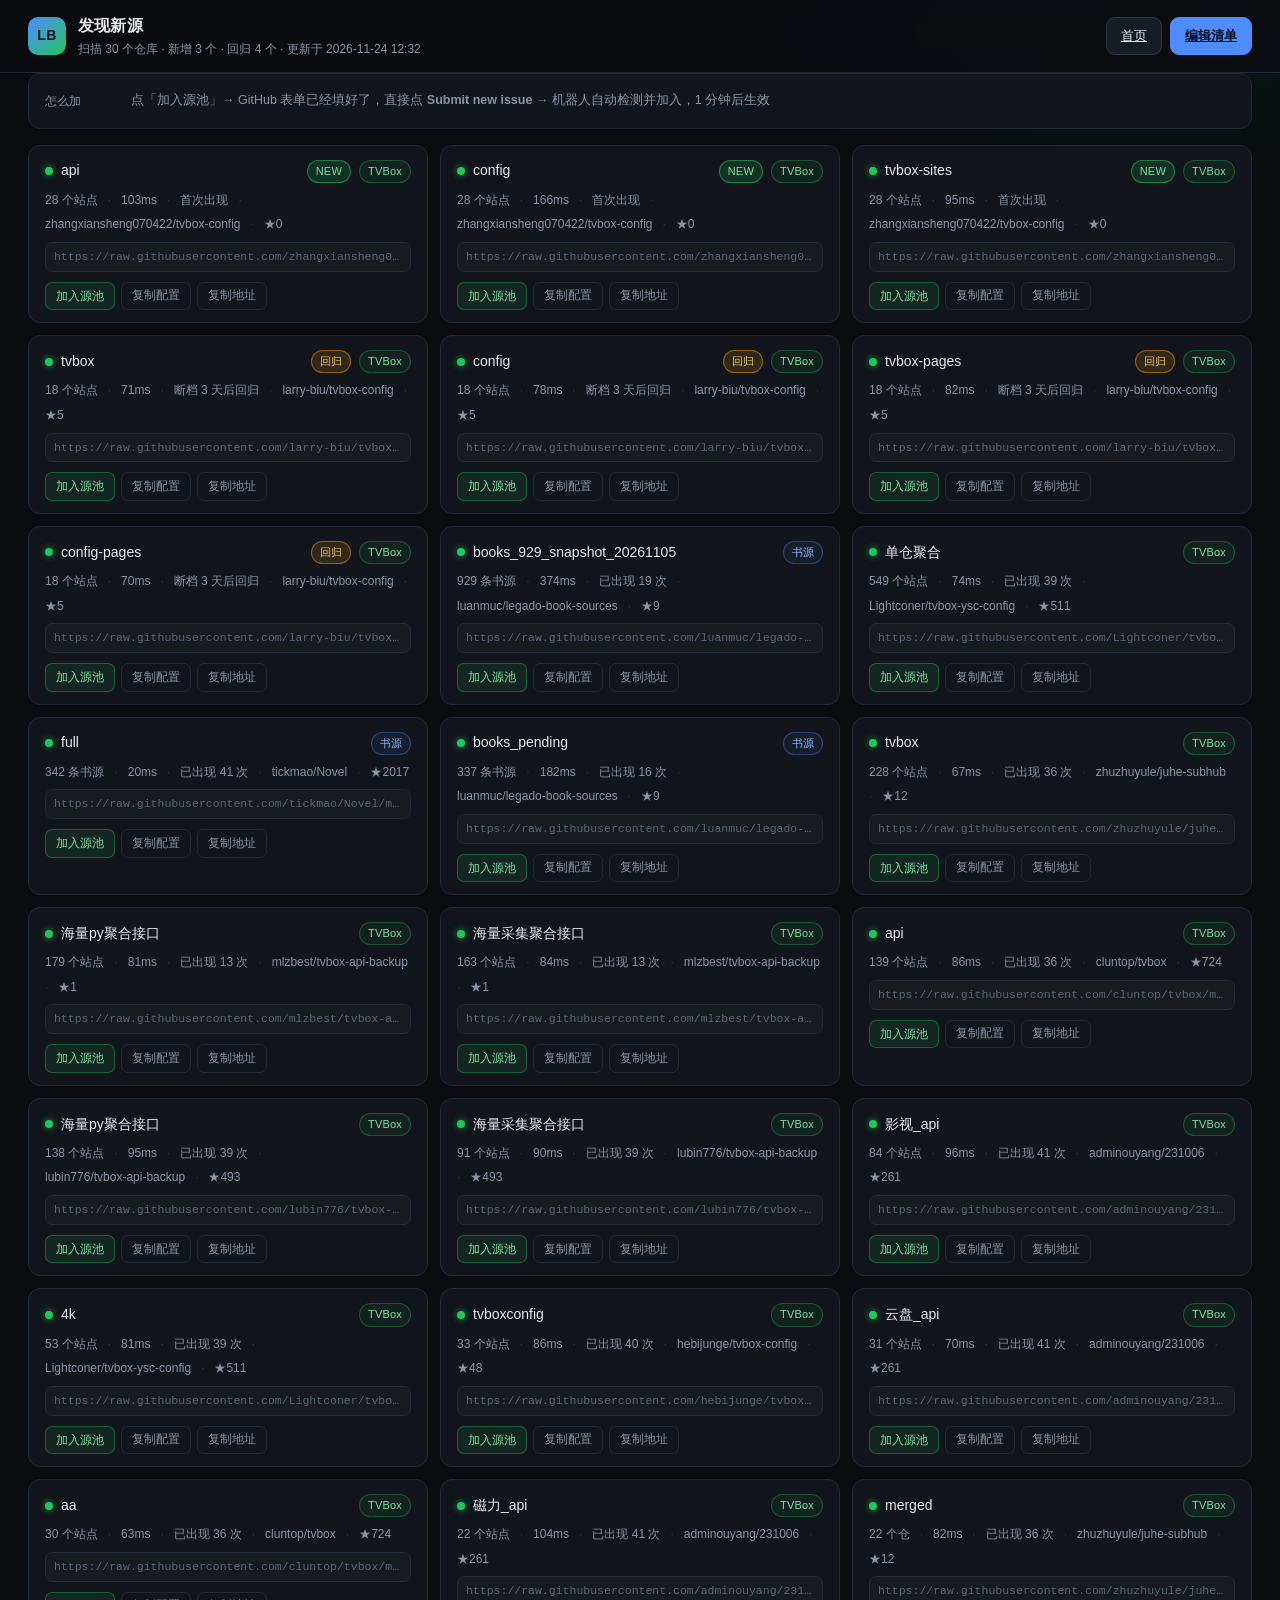
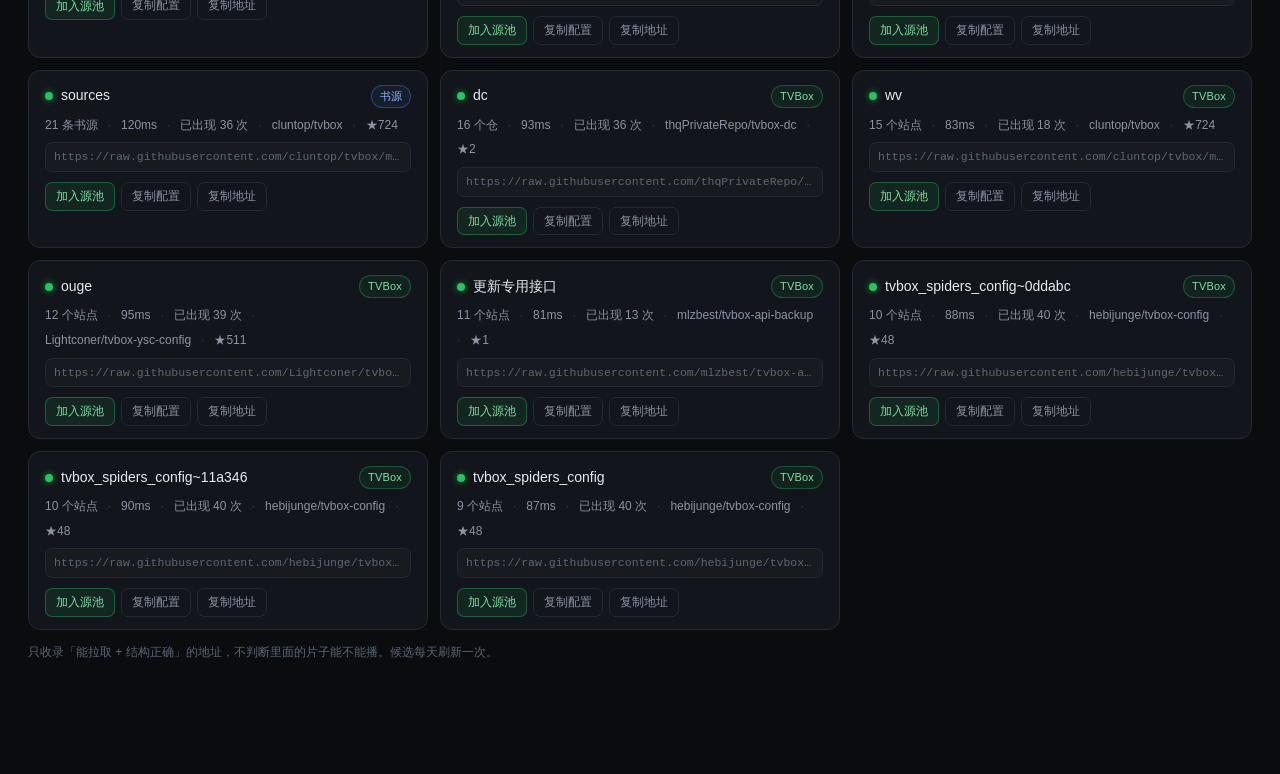
==== commit 56910e9d: "chore: 更新源 2026-11-24 04:32 UTC" ====
--- a/docs/discover.html
+++ b/docs/discover.html
@@ -428,7 +428,7 @@
     <div class="logo">LB</div>
     <div class="brand-text">
       <h1>发现新源</h1>
-      <p>扫描 30 个仓库 · 新增 2 个 · 更新于 2026-11-23 08:33</p>
+      <p>扫描 30 个仓库 · 新增 3 个 · 回归 4 个 · 更新于 2026-11-24 12:32</p>
     </div>
   </div>
   <div class="top-actions">
@@ -450,88 +450,188 @@
     <article class="card">
       <div class="card-top">
         <span class="status-dot ok"></span>
-        <h3 class="card-title">agg_true</h3>
+        <h3 class="card-title">api</h3>
         <span class="badge new">NEW</span>
         <span class="badge tvbox">TVBox</span>
       </div>
       <div class="card-meta">
-        <span>98 个站点</span><span class="sep">·</span><span>155ms</span>
+        <span>28 个站点</span><span class="sep">·</span><span>103ms</span>
         <span class="sep">·</span><span>首次出现</span>
-        <span class="sep">·</span><span>hanyurn/tvbox-config</span>
-        <span class="sep">·</span><span>★1</span>
-      </div>
-      <div class="card-url" title="https://raw.githubusercontent.com/hanyurn/tvbox-config/main/agg_true.json">https://raw.githubusercontent.com/hanyurn/tvbox-config/main/agg_true.json</div>
-      <div class="card-actions">
-        <a class="mini add" href="https://github.com/angelevil-code/lbox-repo/issues/new?title=%5Badd%5D+agg_true&body=https%3A%2F%2Fraw.githubusercontent.com%2Fhanyurn%2Ftvbox-config%2Fmain%2Fagg_true.json%0A%0A%E7%B1%BB%E5%9E%8B%EF%BC%9Atvbox%0A%E6%9D%A5%E6%BA%90%EF%BC%9Ahanyurn%2Ftvbox-config%0A%E5%86%85%E5%AE%B9%EF%BC%9A98+%E9%A1%B9%0A" target="_blank" rel="noopener">加入源池</a>
-        <button class="mini" data-copy='{
-  &quot;type&quot;: &quot;tvbox&quot;,
-  &quot;name&quot;: &quot;agg_true&quot;,
-  &quot;url&quot;: &quot;https://raw.githubusercontent.com/hanyurn/tvbox-config/main/agg_true.json&quot;,
-  &quot;origin&quot;: &quot;github/hanyurn&quot;
-}'>复制配置</button>
-        <button class="mini" data-copy="https://raw.githubusercontent.com/hanyurn/tvbox-config/main/agg_true.json">复制地址</button>
-      </div>
-    </article>
-    <article class="card">
-      <div class="card-top">
-        <span class="status-dot ok"></span>
-        <h3 class="card-title">builtin-bookSources</h3>
+        <span class="sep">·</span><span>zhangxiansheng070422/tvbox-config</span>
+        <span class="sep">·</span><span>★0</span>
+      </div>
+      <div class="card-url" title="https://raw.githubusercontent.com/zhangxiansheng070422/tvbox-config/main/api.json">https://raw.githubusercontent.com/zhangxiansheng070422/tvbox-config/main/api.json</div>
+      <div class="card-actions">
+        <a class="mini add" href="https://github.com/angelevil-code/lbox-repo/issues/new?title=%5Badd%5D+api&body=https%3A%2F%2Fraw.githubusercontent.com%2Fzhangxiansheng070422%2Ftvbox-config%2Fmain%2Fapi.json%0A%0A%E7%B1%BB%E5%9E%8B%EF%BC%9Atvbox%0A%E6%9D%A5%E6%BA%90%EF%BC%9Azhangxiansheng070422%2Ftvbox-config%0A%E5%86%85%E5%AE%B9%EF%BC%9A28+%E9%A1%B9%0A" target="_blank" rel="noopener">加入源池</a>
+        <button class="mini" data-copy='{
+  &quot;type&quot;: &quot;tvbox&quot;,
+  &quot;name&quot;: &quot;api&quot;,
+  &quot;url&quot;: &quot;https://raw.githubusercontent.com/zhangxiansheng070422/tvbox-config/main/api.json&quot;,
+  &quot;origin&quot;: &quot;github/zhangxiansheng070422&quot;
+}'>复制配置</button>
+        <button class="mini" data-copy="https://raw.githubusercontent.com/zhangxiansheng070422/tvbox-config/main/api.json">复制地址</button>
+      </div>
+    </article>
+    <article class="card">
+      <div class="card-top">
+        <span class="status-dot ok"></span>
+        <h3 class="card-title">config</h3>
         <span class="badge new">NEW</span>
+        <span class="badge tvbox">TVBox</span>
+      </div>
+      <div class="card-meta">
+        <span>28 个站点</span><span class="sep">·</span><span>166ms</span>
+        <span class="sep">·</span><span>首次出现</span>
+        <span class="sep">·</span><span>zhangxiansheng070422/tvbox-config</span>
+        <span class="sep">·</span><span>★0</span>
+      </div>
+      <div class="card-url" title="https://raw.githubusercontent.com/zhangxiansheng070422/tvbox-config/main/config.json">https://raw.githubusercontent.com/zhangxiansheng070422/tvbox-config/main/config.json</div>
+      <div class="card-actions">
+        <a class="mini add" href="https://github.com/angelevil-code/lbox-repo/issues/new?title=%5Badd%5D+config&body=https%3A%2F%2Fraw.githubusercontent.com%2Fzhangxiansheng070422%2Ftvbox-config%2Fmain%2Fconfig.json%0A%0A%E7%B1%BB%E5%9E%8B%EF%BC%9Atvbox%0A%E6%9D%A5%E6%BA%90%EF%BC%9Azhangxiansheng070422%2Ftvbox-config%0A%E5%86%85%E5%AE%B9%EF%BC%9A28+%E9%A1%B9%0A" target="_blank" rel="noopener">加入源池</a>
+        <button class="mini" data-copy='{
+  &quot;type&quot;: &quot;tvbox&quot;,
+  &quot;name&quot;: &quot;config&quot;,
+  &quot;url&quot;: &quot;https://raw.githubusercontent.com/zhangxiansheng070422/tvbox-config/main/config.json&quot;,
+  &quot;origin&quot;: &quot;github/zhangxiansheng070422&quot;
+}'>复制配置</button>
+        <button class="mini" data-copy="https://raw.githubusercontent.com/zhangxiansheng070422/tvbox-config/main/config.json">复制地址</button>
+      </div>
+    </article>
+    <article class="card">
+      <div class="card-top">
+        <span class="status-dot ok"></span>
+        <h3 class="card-title">tvbox-sites</h3>
+        <span class="badge new">NEW</span>
+        <span class="badge tvbox">TVBox</span>
+      </div>
+      <div class="card-meta">
+        <span>28 个站点</span><span class="sep">·</span><span>95ms</span>
+        <span class="sep">·</span><span>首次出现</span>
+        <span class="sep">·</span><span>zhangxiansheng070422/tvbox-config</span>
+        <span class="sep">·</span><span>★0</span>
+      </div>
+      <div class="card-url" title="https://raw.githubusercontent.com/zhangxiansheng070422/tvbox-config/main/dist/tvbox-sites.json">https://raw.githubusercontent.com/zhangxiansheng070422/tvbox-config/main/dist/tvbox-sites.json</div>
+      <div class="card-actions">
+        <a class="mini add" href="https://github.com/angelevil-code/lbox-repo/issues/new?title=%5Badd%5D+tvbox-sites&body=https%3A%2F%2Fraw.githubusercontent.com%2Fzhangxiansheng070422%2Ftvbox-config%2Fmain%2Fdist%2Ftvbox-sites.json%0A%0A%E7%B1%BB%E5%9E%8B%EF%BC%9Atvbox%0A%E6%9D%A5%E6%BA%90%EF%BC%9Azhangxiansheng070422%2Ftvbox-config%0A%E5%86%85%E5%AE%B9%EF%BC%9A28+%E9%A1%B9%0A" target="_blank" rel="noopener">加入源池</a>
+        <button class="mini" data-copy='{
+  &quot;type&quot;: &quot;tvbox&quot;,
+  &quot;name&quot;: &quot;tvbox-sites&quot;,
+  &quot;url&quot;: &quot;https://raw.githubusercontent.com/zhangxiansheng070422/tvbox-config/main/dist/tvbox-sites.json&quot;,
+  &quot;origin&quot;: &quot;github/zhangxiansheng070422&quot;
+}'>复制配置</button>
+        <button class="mini" data-copy="https://raw.githubusercontent.com/zhangxiansheng070422/tvbox-config/main/dist/tvbox-sites.json">复制地址</button>
+      </div>
+    </article>
+    <article class="card">
+      <div class="card-top">
+        <span class="status-dot ok"></span>
+        <h3 class="card-title">tvbox</h3>
+        <span class="badge reborn">回归</span>
+        <span class="badge tvbox">TVBox</span>
+      </div>
+      <div class="card-meta">
+        <span>18 个站点</span><span class="sep">·</span><span>71ms</span>
+        <span class="sep">·</span><span>断档 3 天后回归</span>
+        <span class="sep">·</span><span>larry-biu/tvbox-config</span>
+        <span class="sep">·</span><span>★5</span>
+      </div>
+      <div class="card-url" title="https://raw.githubusercontent.com/larry-biu/tvbox-config/main/tvbox.json">https://raw.githubusercontent.com/larry-biu/tvbox-config/main/tvbox.json</div>
+      <div class="card-actions">
+        <a class="mini add" href="https://github.com/angelevil-code/lbox-repo/issues/new?title=%5Badd%5D+tvbox&body=https%3A%2F%2Fraw.githubusercontent.com%2Flarry-biu%2Ftvbox-config%2Fmain%2Ftvbox.json%0A%0A%E7%B1%BB%E5%9E%8B%EF%BC%9Atvbox%0A%E6%9D%A5%E6%BA%90%EF%BC%9Alarry-biu%2Ftvbox-config%0A%E5%86%85%E5%AE%B9%EF%BC%9A18+%E9%A1%B9%0A" target="_blank" rel="noopener">加入源池</a>
+        <button class="mini" data-copy='{
+  &quot;type&quot;: &quot;tvbox&quot;,
+  &quot;name&quot;: &quot;tvbox&quot;,
+  &quot;url&quot;: &quot;https://raw.githubusercontent.com/larry-biu/tvbox-config/main/tvbox.json&quot;,
+  &quot;origin&quot;: &quot;github/larry-biu&quot;
+}'>复制配置</button>
+        <button class="mini" data-copy="https://raw.githubusercontent.com/larry-biu/tvbox-config/main/tvbox.json">复制地址</button>
+      </div>
+    </article>
+    <article class="card">
+      <div class="card-top">
+        <span class="status-dot ok"></span>
+        <h3 class="card-title">config</h3>
+        <span class="badge reborn">回归</span>
+        <span class="badge tvbox">TVBox</span>
+      </div>
+      <div class="card-meta">
+        <span>18 个站点</span><span class="sep">·</span><span>78ms</span>
+        <span class="sep">·</span><span>断档 3 天后回归</span>
+        <span class="sep">·</span><span>larry-biu/tvbox-config</span>
+        <span class="sep">·</span><span>★5</span>
+      </div>
+      <div class="card-url" title="https://raw.githubusercontent.com/larry-biu/tvbox-config/main/config.json">https://raw.githubusercontent.com/larry-biu/tvbox-config/main/config.json</div>
+      <div class="card-actions">
+        <a class="mini add" href="https://github.com/angelevil-code/lbox-repo/issues/new?title=%5Badd%5D+config&body=https%3A%2F%2Fraw.githubusercontent.com%2Flarry-biu%2Ftvbox-config%2Fmain%2Fconfig.json%0A%0A%E7%B1%BB%E5%9E%8B%EF%BC%9Atvbox%0A%E6%9D%A5%E6%BA%90%EF%BC%9Alarry-biu%2Ftvbox-config%0A%E5%86%85%E5%AE%B9%EF%BC%9A18+%E9%A1%B9%0A" target="_blank" rel="noopener">加入源池</a>
+        <button class="mini" data-copy='{
+  &quot;type&quot;: &quot;tvbox&quot;,
+  &quot;name&quot;: &quot;config&quot;,
+  &quot;url&quot;: &quot;https://raw.githubusercontent.com/larry-biu/tvbox-config/main/config.json&quot;,
+  &quot;origin&quot;: &quot;github/larry-biu&quot;
+}'>复制配置</button>
+        <button class="mini" data-copy="https://raw.githubusercontent.com/larry-biu/tvbox-config/main/config.json">复制地址</button>
+      </div>
+    </article>
+    <article class="card">
+      <div class="card-top">
+        <span class="status-dot ok"></span>
+        <h3 class="card-title">tvbox-pages</h3>
+        <span class="badge reborn">回归</span>
+        <span class="badge tvbox">TVBox</span>
+      </div>
+      <div class="card-meta">
+        <span>18 个站点</span><span class="sep">·</span><span>82ms</span>
+        <span class="sep">·</span><span>断档 3 天后回归</span>
+        <span class="sep">·</span><span>larry-biu/tvbox-config</span>
+        <span class="sep">·</span><span>★5</span>
+      </div>
+      <div class="card-url" title="https://raw.githubusercontent.com/larry-biu/tvbox-config/main/tvbox-pages.json">https://raw.githubusercontent.com/larry-biu/tvbox-config/main/tvbox-pages.json</div>
+      <div class="card-actions">
+        <a class="mini add" href="https://github.com/angelevil-code/lbox-repo/issues/new?title=%5Badd%5D+tvbox-pages&body=https%3A%2F%2Fraw.githubusercontent.com%2Flarry-biu%2Ftvbox-config%2Fmain%2Ftvbox-pages.json%0A%0A%E7%B1%BB%E5%9E%8B%EF%BC%9Atvbox%0A%E6%9D%A5%E6%BA%90%EF%BC%9Alarry-biu%2Ftvbox-config%0A%E5%86%85%E5%AE%B9%EF%BC%9A18+%E9%A1%B9%0A" target="_blank" rel="noopener">加入源池</a>
+        <button class="mini" data-copy='{
+  &quot;type&quot;: &quot;tvbox&quot;,
+  &quot;name&quot;: &quot;tvbox-pages&quot;,
+  &quot;url&quot;: &quot;https://raw.githubusercontent.com/larry-biu/tvbox-config/main/tvbox-pages.json&quot;,
+  &quot;origin&quot;: &quot;github/larry-biu&quot;
+}'>复制配置</button>
+        <button class="mini" data-copy="https://raw.githubusercontent.com/larry-biu/tvbox-config/main/tvbox-pages.json">复制地址</button>
+      </div>
+    </article>
+    <article class="card">
+      <div class="card-top">
+        <span class="status-dot ok"></span>
+        <h3 class="card-title">config-pages</h3>
+        <span class="badge reborn">回归</span>
+        <span class="badge tvbox">TVBox</span>
+      </div>
+      <div class="card-meta">
+        <span>18 个站点</span><span class="sep">·</span><span>70ms</span>
+        <span class="sep">·</span><span>断档 3 天后回归</span>
+        <span class="sep">·</span><span>larry-biu/tvbox-config</span>
+        <span class="sep">·</span><span>★5</span>
+      </div>
+      <div class="card-url" title="https://raw.githubusercontent.com/larry-biu/tvbox-config/main/config-pages.json">https://raw.githubusercontent.com/larry-biu/tvbox-config/main/config-pages.json</div>
+      <div class="card-actions">
+        <a class="mini add" href="https://github.com/angelevil-code/lbox-repo/issues/new?title=%5Badd%5D+config-pages&body=https%3A%2F%2Fraw.githubusercontent.com%2Flarry-biu%2Ftvbox-config%2Fmain%2Fconfig-pages.json%0A%0A%E7%B1%BB%E5%9E%8B%EF%BC%9Atvbox%0A%E6%9D%A5%E6%BA%90%EF%BC%9Alarry-biu%2Ftvbox-config%0A%E5%86%85%E5%AE%B9%EF%BC%9A18+%E9%A1%B9%0A" target="_blank" rel="noopener">加入源池</a>
+        <button class="mini" data-copy='{
+  &quot;type&quot;: &quot;tvbox&quot;,
+  &quot;name&quot;: &quot;config-pages&quot;,
+  &quot;url&quot;: &quot;https://raw.githubusercontent.com/larry-biu/tvbox-config/main/config-pages.json&quot;,
+  &quot;origin&quot;: &quot;github/larry-biu&quot;
+}'>复制配置</button>
+        <button class="mini" data-copy="https://raw.githubusercontent.com/larry-biu/tvbox-config/main/config-pages.json">复制地址</button>
+      </div>
+    </article>
+    <article class="card">
+      <div class="card-top">
+        <span class="status-dot ok"></span>
+        <h3 class="card-title">books_929_snapshot_20261105</h3>
+        
         <span class="badge book">书源</span>
       </div>
       <div class="card-meta">
-        <span>1 条书源</span><span class="sep">·</span><span>191ms</span>
-        <span class="sep">·</span><span>首次出现</span>
-        <span class="sep">·</span><span>3300109561a-sys/legado-ios</span>
-        <span class="sep">·</span><span>★0</span>
-      </div>
-      <div class="card-url" title="https://raw.githubusercontent.com/3300109561a-sys/legado-ios/main/assets/builtin-bookSources.json">https://raw.githubusercontent.com/3300109561a-sys/legado-ios/main/assets/builtin-bookSources.json</div>
-      <div class="card-actions">
-        <a class="mini add" href="https://github.com/angelevil-code/lbox-repo/issues/new?title=%5Badd%5D+builtin-bookSources&body=https%3A%2F%2Fraw.githubusercontent.com%2F3300109561a-sys%2Flegado-ios%2Fmain%2Fassets%2Fbuiltin-bookSources.json%0A%0A%E7%B1%BB%E5%9E%8B%EF%BC%9Abook%0A%E6%9D%A5%E6%BA%90%EF%BC%9A3300109561a-sys%2Flegado-ios%0A%E5%86%85%E5%AE%B9%EF%BC%9A1+%E9%A1%B9%0A" target="_blank" rel="noopener">加入源池</a>
-        <button class="mini" data-copy='{
-  &quot;type&quot;: &quot;book&quot;,
-  &quot;name&quot;: &quot;builtin-bookSources&quot;,
-  &quot;url&quot;: &quot;https://raw.githubusercontent.com/3300109561a-sys/legado-ios/main/assets/builtin-bookSources.json&quot;,
-  &quot;origin&quot;: &quot;github/3300109561a-sys&quot;
-}'>复制配置</button>
-        <button class="mini" data-copy="https://raw.githubusercontent.com/3300109561a-sys/legado-ios/main/assets/builtin-bookSources.json">复制地址</button>
-      </div>
-    </article>
-    <article class="card">
-      <div class="card-top">
-        <span class="status-dot ok"></span>
-        <h3 class="card-title">merged</h3>
-        
-        <span class="badge tvbox">TVBox</span>
-      </div>
-      <div class="card-meta">
-        <span>1693 个站点</span><span class="sep">·</span><span>140ms</span>
-        <span class="sep">·</span><span>已出现 3 次</span>
-        <span class="sep">·</span><span>wangguo0/tvbox-sub</span>
-        <span class="sep">·</span><span>★1</span>
-      </div>
-      <div class="card-url" title="https://raw.githubusercontent.com/wangguo0/tvbox-sub/main/merged.json">https://raw.githubusercontent.com/wangguo0/tvbox-sub/main/merged.json</div>
-      <div class="card-actions">
-        <a class="mini add" href="https://github.com/angelevil-code/lbox-repo/issues/new?title=%5Badd%5D+merged&body=https%3A%2F%2Fraw.githubusercontent.com%2Fwangguo0%2Ftvbox-sub%2Fmain%2Fmerged.json%0A%0A%E7%B1%BB%E5%9E%8B%EF%BC%9Atvbox%0A%E6%9D%A5%E6%BA%90%EF%BC%9Awangguo0%2Ftvbox-sub%0A%E5%86%85%E5%AE%B9%EF%BC%9A1693+%E9%A1%B9%0A" target="_blank" rel="noopener">加入源池</a>
-        <button class="mini" data-copy='{
-  &quot;type&quot;: &quot;tvbox&quot;,
-  &quot;name&quot;: &quot;merged&quot;,
-  &quot;url&quot;: &quot;https://raw.githubusercontent.com/wangguo0/tvbox-sub/main/merged.json&quot;,
-  &quot;origin&quot;: &quot;github/wangguo0&quot;
-}'>复制配置</button>
-        <button class="mini" data-copy="https://raw.githubusercontent.com/wangguo0/tvbox-sub/main/merged.json">复制地址</button>
-      </div>
-    </article>
-    <article class="card">
-      <div class="card-top">
-        <span class="status-dot ok"></span>
-        <h3 class="card-title">books_929_snapshot_20261105</h3>
-        
-        <span class="badge book">书源</span>
-      </div>
-      <div class="card-meta">
-        <span>929 条书源</span><span class="sep">·</span><span>478ms</span>
-        <span class="sep">·</span><span>已出现 18 次</span>
+        <span>929 条书源</span><span class="sep">·</span><span>374ms</span>
+        <span class="sep">·</span><span>已出现 19 次</span>
         <span class="sep">·</span><span>luanmuc/legado-book-sources</span>
         <span class="sep">·</span><span>★9</span>
       </div>
@@ -550,44 +650,19 @@
     <article class="card">
       <div class="card-top">
         <span class="status-dot ok"></span>
-        <h3 class="card-title">yiove-novel</h3>
-        
-        <span class="badge book">书源</span>
-      </div>
-      <div class="card-meta">
-        <span>714 条书源</span><span class="sep">·</span><span>433ms</span>
-        <span class="sep">·</span><span>已出现 4 次</span>
-        <span class="sep">·</span><span>liufuyou/read</span>
-        <span class="sep">·</span><span>★784</span>
-      </div>
-      <div class="card-url" title="https://raw.githubusercontent.com/liufuyou/read/main/sources/yiove-novel.json">https://raw.githubusercontent.com/liufuyou/read/main/sources/yiove-novel.json</div>
-      <div class="card-actions">
-        <a class="mini add" href="https://github.com/angelevil-code/lbox-repo/issues/new?title=%5Badd%5D+yiove-novel&body=https%3A%2F%2Fraw.githubusercontent.com%2Fliufuyou%2Fread%2Fmain%2Fsources%2Fyiove-novel.json%0A%0A%E7%B1%BB%E5%9E%8B%EF%BC%9Abook%0A%E6%9D%A5%E6%BA%90%EF%BC%9Aliufuyou%2Fread%0A%E5%86%85%E5%AE%B9%EF%BC%9A714+%E9%A1%B9%0A" target="_blank" rel="noopener">加入源池</a>
-        <button class="mini" data-copy='{
-  &quot;type&quot;: &quot;book&quot;,
-  &quot;name&quot;: &quot;yiove-novel&quot;,
-  &quot;url&quot;: &quot;https://raw.githubusercontent.com/liufuyou/read/main/sources/yiove-novel.json&quot;,
-  &quot;origin&quot;: &quot;github/liufuyou&quot;
-}'>复制配置</button>
-        <button class="mini" data-copy="https://raw.githubusercontent.com/liufuyou/read/main/sources/yiove-novel.json">复制地址</button>
-      </div>
-    </article>
-    <article class="card">
-      <div class="card-top">
-        <span class="status-dot ok"></span>
         <h3 class="card-title">单仓聚合</h3>
         
         <span class="badge tvbox">TVBox</span>
       </div>
       <div class="card-meta">
-        <span>553 个站点</span><span class="sep">·</span><span>98ms</span>
-        <span class="sep">·</span><span>已出现 38 次</span>
+        <span>549 个站点</span><span class="sep">·</span><span>74ms</span>
+        <span class="sep">·</span><span>已出现 39 次</span>
         <span class="sep">·</span><span>Lightconer/tvbox-ysc-config</span>
-        <span class="sep">·</span><span>★502</span>
+        <span class="sep">·</span><span>★511</span>
       </div>
       <div class="card-url" title="https://raw.githubusercontent.com/Lightconer/tvbox-ysc-config/main/output/%E5%8D%95%E4%BB%93%E8%81%9A%E5%90%88.json">https://raw.githubusercontent.com/Lightconer/tvbox-ysc-config/main/output/%E5%8D%95%E4%BB%93%E8%81%9A%E5%90%88.json</div>
       <div class="card-actions">
-        <a class="mini add" href="https://github.com/angelevil-code/lbox-repo/issues/new?title=%5Badd%5D+%E5%8D%95%E4%BB%93%E8%81%9A%E5%90%88&body=https%3A%2F%2Fraw.githubusercontent.com%2FLightconer%2Ftvbox-ysc-config%2Fmain%2Foutput%2F%25E5%258D%2595%25E4%25BB%2593%25E8%2581%259A%25E5%2590%2588.json%0A%0A%E7%B1%BB%E5%9E%8B%EF%BC%9Atvbox%0A%E6%9D%A5%E6%BA%90%EF%BC%9ALightconer%2Ftvbox-ysc-config%0A%E5%86%85%E5%AE%B9%EF%BC%9A553+%E9%A1%B9%0A" target="_blank" rel="noopener">加入源池</a>
+        <a class="mini add" href="https://github.com/angelevil-code/lbox-repo/issues/new?title=%5Badd%5D+%E5%8D%95%E4%BB%93%E8%81%9A%E5%90%88&body=https%3A%2F%2Fraw.githubusercontent.com%2FLightconer%2Ftvbox-ysc-config%2Fmain%2Foutput%2F%25E5%258D%2595%25E4%25BB%2593%25E8%2581%259A%25E5%2590%2588.json%0A%0A%E7%B1%BB%E5%9E%8B%EF%BC%9Atvbox%0A%E6%9D%A5%E6%BA%90%EF%BC%9ALightconer%2Ftvbox-ysc-config%0A%E5%86%85%E5%AE%B9%EF%BC%9A549+%E9%A1%B9%0A" target="_blank" rel="noopener">加入源池</a>
         <button class="mini" data-copy='{
   &quot;type&quot;: &quot;tvbox&quot;,
   &quot;name&quot;: &quot;单仓聚合&quot;,
@@ -605,14 +680,14 @@
         <span class="badge book">书源</span>
       </div>
       <div class="card-meta">
-        <span>341 条书源</span><span class="sep">·</span><span>21ms</span>
-        <span class="sep">·</span><span>已出现 40 次</span>
+        <span>342 条书源</span><span class="sep">·</span><span>20ms</span>
+        <span class="sep">·</span><span>已出现 41 次</span>
         <span class="sep">·</span><span>tickmao/Novel</span>
-        <span class="sep">·</span><span>★2012</span>
+        <span class="sep">·</span><span>★2017</span>
       </div>
       <div class="card-url" title="https://raw.githubusercontent.com/tickmao/Novel/master/sources/legado/full.json">https://raw.githubusercontent.com/tickmao/Novel/master/sources/legado/full.json</div>
       <div class="card-actions">
-        <a class="mini add" href="https://github.com/angelevil-code/lbox-repo/issues/new?title=%5Badd%5D+full&body=https%3A%2F%2Fraw.githubusercontent.com%2Ftickmao%2FNovel%2Fmaster%2Fsources%2Flegado%2Ffull.json%0A%0A%E7%B1%BB%E5%9E%8B%EF%BC%9Abook%0A%E6%9D%A5%E6%BA%90%EF%BC%9Atickmao%2FNovel%0A%E5%86%85%E5%AE%B9%EF%BC%9A341+%E9%A1%B9%0A" target="_blank" rel="noopener">加入源池</a>
+        <a class="mini add" href="https://github.com/angelevil-code/lbox-repo/issues/new?title=%5Badd%5D+full&body=https%3A%2F%2Fraw.githubusercontent.com%2Ftickmao%2FNovel%2Fmaster%2Fsources%2Flegado%2Ffull.json%0A%0A%E7%B1%BB%E5%9E%8B%EF%BC%9Abook%0A%E6%9D%A5%E6%BA%90%EF%BC%9Atickmao%2FNovel%0A%E5%86%85%E5%AE%B9%EF%BC%9A342+%E9%A1%B9%0A" target="_blank" rel="noopener">加入源池</a>
         <button class="mini" data-copy='{
   &quot;type&quot;: &quot;book&quot;,
   &quot;name&quot;: &quot;full&quot;,
@@ -630,14 +705,14 @@
         <span class="badge book">书源</span>
       </div>
       <div class="card-meta">
-        <span>336 条书源</span><span class="sep">·</span><span>214ms</span>
-        <span class="sep">·</span><span>已出现 15 次</span>
+        <span>337 条书源</span><span class="sep">·</span><span>182ms</span>
+        <span class="sep">·</span><span>已出现 16 次</span>
         <span class="sep">·</span><span>luanmuc/legado-book-sources</span>
         <span class="sep">·</span><span>★9</span>
       </div>
       <div class="card-url" title="https://raw.githubusercontent.com/luanmuc/legado-book-sources/main/books_pending.json">https://raw.githubusercontent.com/luanmuc/legado-book-sources/main/books_pending.json</div>
       <div class="card-actions">
-        <a class="mini add" href="https://github.com/angelevil-code/lbox-repo/issues/new?title=%5Badd%5D+books_pending&body=https%3A%2F%2Fraw.githubusercontent.com%2Fluanmuc%2Flegado-book-sources%2Fmain%2Fbooks_pending.json%0A%0A%E7%B1%BB%E5%9E%8B%EF%BC%9Abook%0A%E6%9D%A5%E6%BA%90%EF%BC%9Aluanmuc%2Flegado-book-sources%0A%E5%86%85%E5%AE%B9%EF%BC%9A336+%E9%A1%B9%0A" target="_blank" rel="noopener">加入源池</a>
+        <a class="mini add" href="https://github.com/angelevil-code/lbox-repo/issues/new?title=%5Badd%5D+books_pending&body=https%3A%2F%2Fraw.githubusercontent.com%2Fluanmuc%2Flegado-book-sources%2Fmain%2Fbooks_pending.json%0A%0A%E7%B1%BB%E5%9E%8B%EF%BC%9Abook%0A%E6%9D%A5%E6%BA%90%EF%BC%9Aluanmuc%2Flegado-book-sources%0A%E5%86%85%E5%AE%B9%EF%BC%9A337+%E9%A1%B9%0A" target="_blank" rel="noopener">加入源池</a>
         <button class="mini" data-copy='{
   &quot;type&quot;: &quot;book&quot;,
   &quot;name&quot;: &quot;books_pending&quot;,
@@ -650,69 +725,19 @@
     <article class="card">
       <div class="card-top">
         <span class="status-dot ok"></span>
-        <h3 class="card-title">yck-novel</h3>
-        
-        <span class="badge book">书源</span>
-      </div>
-      <div class="card-meta">
-        <span>267 条书源</span><span class="sep">·</span><span>143ms</span>
-        <span class="sep">·</span><span>已出现 4 次</span>
-        <span class="sep">·</span><span>liufuyou/read</span>
-        <span class="sep">·</span><span>★784</span>
-      </div>
-      <div class="card-url" title="https://raw.githubusercontent.com/liufuyou/read/main/sources/yck-novel.json">https://raw.githubusercontent.com/liufuyou/read/main/sources/yck-novel.json</div>
-      <div class="card-actions">
-        <a class="mini add" href="https://github.com/angelevil-code/lbox-repo/issues/new?title=%5Badd%5D+yck-novel&body=https%3A%2F%2Fraw.githubusercontent.com%2Fliufuyou%2Fread%2Fmain%2Fsources%2Fyck-novel.json%0A%0A%E7%B1%BB%E5%9E%8B%EF%BC%9Abook%0A%E6%9D%A5%E6%BA%90%EF%BC%9Aliufuyou%2Fread%0A%E5%86%85%E5%AE%B9%EF%BC%9A267+%E9%A1%B9%0A" target="_blank" rel="noopener">加入源池</a>
-        <button class="mini" data-copy='{
-  &quot;type&quot;: &quot;book&quot;,
-  &quot;name&quot;: &quot;yck-novel&quot;,
-  &quot;url&quot;: &quot;https://raw.githubusercontent.com/liufuyou/read/main/sources/yck-novel.json&quot;,
-  &quot;origin&quot;: &quot;github/liufuyou&quot;
-}'>复制配置</button>
-        <button class="mini" data-copy="https://raw.githubusercontent.com/liufuyou/read/main/sources/yck-novel.json">复制地址</button>
-      </div>
-    </article>
-    <article class="card">
-      <div class="card-top">
-        <span class="status-dot ok"></span>
-        <h3 class="card-title">19</h3>
-        
-        <span class="badge tvbox">TVBox</span>
-      </div>
-      <div class="card-meta">
-        <span>265 个站点</span><span class="sep">·</span><span>122ms</span>
-        <span class="sep">·</span><span>已出现 10 次</span>
-        <span class="sep">·</span><span>xiongjian83/TvBox</span>
-        <span class="sep">·</span><span>★709</span>
-      </div>
-      <div class="card-url" title="https://raw.githubusercontent.com/xiongjian83/TvBox/main/19.json">https://raw.githubusercontent.com/xiongjian83/TvBox/main/19.json</div>
-      <div class="card-actions">
-        <a class="mini add" href="https://github.com/angelevil-code/lbox-repo/issues/new?title=%5Badd%5D+19&body=https%3A%2F%2Fraw.githubusercontent.com%2Fxiongjian83%2FTvBox%2Fmain%2F19.json%0A%0A%E7%B1%BB%E5%9E%8B%EF%BC%9Atvbox%0A%E6%9D%A5%E6%BA%90%EF%BC%9Axiongjian83%2FTvBox%0A%E5%86%85%E5%AE%B9%EF%BC%9A265+%E9%A1%B9%0A" target="_blank" rel="noopener">加入源池</a>
-        <button class="mini" data-copy='{
-  &quot;type&quot;: &quot;tvbox&quot;,
-  &quot;name&quot;: &quot;19&quot;,
-  &quot;url&quot;: &quot;https://raw.githubusercontent.com/xiongjian83/TvBox/main/19.json&quot;,
-  &quot;origin&quot;: &quot;github/xiongjian83&quot;
-}'>复制配置</button>
-        <button class="mini" data-copy="https://raw.githubusercontent.com/xiongjian83/TvBox/main/19.json">复制地址</button>
-      </div>
-    </article>
-    <article class="card">
-      <div class="card-top">
-        <span class="status-dot ok"></span>
         <h3 class="card-title">tvbox</h3>
         
         <span class="badge tvbox">TVBox</span>
       </div>
       <div class="card-meta">
-        <span>227 个站点</span><span class="sep">·</span><span>111ms</span>
-        <span class="sep">·</span><span>已出现 35 次</span>
+        <span>228 个站点</span><span class="sep">·</span><span>67ms</span>
+        <span class="sep">·</span><span>已出现 36 次</span>
         <span class="sep">·</span><span>zhuzhuyule/juhe-subhub</span>
         <span class="sep">·</span><span>★12</span>
       </div>
       <div class="card-url" title="https://raw.githubusercontent.com/zhuzhuyule/juhe-subhub/main/docs/tvbox.json">https://raw.githubusercontent.com/zhuzhuyule/juhe-subhub/main/docs/tvbox.json</div>
       <div class="card-actions">
-        <a class="mini add" href="https://github.com/angelevil-code/lbox-repo/issues/new?title=%5Badd%5D+tvbox&body=https%3A%2F%2Fraw.githubusercontent.com%2Fzhuzhuyule%2Fjuhe-subhub%2Fmain%2Fdocs%2Ftvbox.json%0A%0A%E7%B1%BB%E5%9E%8B%EF%BC%9Atvbox%0A%E6%9D%A5%E6%BA%90%EF%BC%9Azhuzhuyule%2Fjuhe-subhub%0A%E5%86%85%E5%AE%B9%EF%BC%9A227+%E9%A1%B9%0A" target="_blank" rel="noopener">加入源池</a>
+        <a class="mini add" href="https://github.com/angelevil-code/lbox-repo/issues/new?title=%5Badd%5D+tvbox&body=https%3A%2F%2Fraw.githubusercontent.com%2Fzhuzhuyule%2Fjuhe-subhub%2Fmain%2Fdocs%2Ftvbox.json%0A%0A%E7%B1%BB%E5%9E%8B%EF%BC%9Atvbox%0A%E6%9D%A5%E6%BA%90%EF%BC%9Azhuzhuyule%2Fjuhe-subhub%0A%E5%86%85%E5%AE%B9%EF%BC%9A228+%E9%A1%B9%0A" target="_blank" rel="noopener">加入源池</a>
         <button class="mini" data-copy='{
   &quot;type&quot;: &quot;tvbox&quot;,
   &quot;name&quot;: &quot;tvbox&quot;,
@@ -725,13 +750,63 @@
     <article class="card">
       <div class="card-top">
         <span class="status-dot ok"></span>
+        <h3 class="card-title">海量py聚合接口</h3>
+        
+        <span class="badge tvbox">TVBox</span>
+      </div>
+      <div class="card-meta">
+        <span>179 个站点</span><span class="sep">·</span><span>81ms</span>
+        <span class="sep">·</span><span>已出现 13 次</span>
+        <span class="sep">·</span><span>mlzbest/tvbox-api-backup</span>
+        <span class="sep">·</span><span>★1</span>
+      </div>
+      <div class="card-url" title="https://raw.githubusercontent.com/mlzbest/tvbox-api-backup/main/tvbox/%E6%B5%B7%E9%87%8Fpy%E8%81%9A%E5%90%88%E6%8E%A5%E5%8F%A3.json">https://raw.githubusercontent.com/mlzbest/tvbox-api-backup/main/tvbox/%E6%B5%B7%E9%87%8Fpy%E8%81%9A%E5%90%88%E6%8E%A5%E5%8F%A3.json</div>
+      <div class="card-actions">
+        <a class="mini add" href="https://github.com/angelevil-code/lbox-repo/issues/new?title=%5Badd%5D+%E6%B5%B7%E9%87%8Fpy%E8%81%9A%E5%90%88%E6%8E%A5%E5%8F%A3&body=https%3A%2F%2Fraw.githubusercontent.com%2Fmlzbest%2Ftvbox-api-backup%2Fmain%2Ftvbox%2F%25E6%25B5%25B7%25E9%2587%258Fpy%25E8%2581%259A%25E5%2590%2588%25E6%258E%25A5%25E5%258F%25A3.json%0A%0A%E7%B1%BB%E5%9E%8B%EF%BC%9Atvbox%0A%E6%9D%A5%E6%BA%90%EF%BC%9Amlzbest%2Ftvbox-api-backup%0A%E5%86%85%E5%AE%B9%EF%BC%9A179+%E9%A1%B9%0A" target="_blank" rel="noopener">加入源池</a>
+        <button class="mini" data-copy='{
+  &quot;type&quot;: &quot;tvbox&quot;,
+  &quot;name&quot;: &quot;海量py聚合接口&quot;,
+  &quot;url&quot;: &quot;https://raw.githubusercontent.com/mlzbest/tvbox-api-backup/main/tvbox/%E6%B5%B7%E9%87%8Fpy%E8%81%9A%E5%90%88%E6%8E%A5%E5%8F%A3.json&quot;,
+  &quot;origin&quot;: &quot;github/mlzbest&quot;
+}'>复制配置</button>
+        <button class="mini" data-copy="https://raw.githubusercontent.com/mlzbest/tvbox-api-backup/main/tvbox/%E6%B5%B7%E9%87%8Fpy%E8%81%9A%E5%90%88%E6%8E%A5%E5%8F%A3.json">复制地址</button>
+      </div>
+    </article>
+    <article class="card">
+      <div class="card-top">
+        <span class="status-dot ok"></span>
+        <h3 class="card-title">海量采集聚合接口</h3>
+        
+        <span class="badge tvbox">TVBox</span>
+      </div>
+      <div class="card-meta">
+        <span>163 个站点</span><span class="sep">·</span><span>84ms</span>
+        <span class="sep">·</span><span>已出现 13 次</span>
+        <span class="sep">·</span><span>mlzbest/tvbox-api-backup</span>
+        <span class="sep">·</span><span>★1</span>
+      </div>
+      <div class="card-url" title="https://raw.githubusercontent.com/mlzbest/tvbox-api-backup/main/tvbox/%E6%B5%B7%E9%87%8F%E9%87%87%E9%9B%86%E8%81%9A%E5%90%88%E6%8E%A5%E5%8F%A3.json">https://raw.githubusercontent.com/mlzbest/tvbox-api-backup/main/tvbox/%E6%B5%B7%E9%87%8F%E9%87%87%E9%9B%86%E8%81%9A%E5%90%88%E6%8E%A5%E5%8F%A3.json</div>
+      <div class="card-actions">
+        <a class="mini add" href="https://github.com/angelevil-code/lbox-repo/issues/new?title=%5Badd%5D+%E6%B5%B7%E9%87%8F%E9%87%87%E9%9B%86%E8%81%9A%E5%90%88%E6%8E%A5%E5%8F%A3&body=https%3A%2F%2Fraw.githubusercontent.com%2Fmlzbest%2Ftvbox-api-backup%2Fmain%2Ftvbox%2F%25E6%25B5%25B7%25E9%2587%258F%25E9%2587%2587%25E9%259B%2586%25E8%2581%259A%25E5%2590%2588%25E6%258E%25A5%25E5%258F%25A3.json%0A%0A%E7%B1%BB%E5%9E%8B%EF%BC%9Atvbox%0A%E6%9D%A5%E6%BA%90%EF%BC%9Amlzbest%2Ftvbox-api-backup%0A%E5%86%85%E5%AE%B9%EF%BC%9A163+%E9%A1%B9%0A" target="_blank" rel="noopener">加入源池</a>
+        <button class="mini" data-copy='{
+  &quot;type&quot;: &quot;tvbox&quot;,
+  &quot;name&quot;: &quot;海量采集聚合接口&quot;,
+  &quot;url&quot;: &quot;https://raw.githubusercontent.com/mlzbest/tvbox-api-backup/main/tvbox/%E6%B5%B7%E9%87%8F%E9%87%87%E9%9B%86%E8%81%9A%E5%90%88%E6%8E%A5%E5%8F%A3.json&quot;,
+  &quot;origin&quot;: &quot;github/mlzbest&quot;
+}'>复制配置</button>
+        <button class="mini" data-copy="https://raw.githubusercontent.com/mlzbest/tvbox-api-backup/main/tvbox/%E6%B5%B7%E9%87%8F%E9%87%87%E9%9B%86%E8%81%9A%E5%90%88%E6%8E%A5%E5%8F%A3.json">复制地址</button>
+      </div>
+    </article>
+    <article class="card">
+      <div class="card-top">
+        <span class="status-dot ok"></span>
         <h3 class="card-title">api</h3>
         
         <span class="badge tvbox">TVBox</span>
       </div>
       <div class="card-meta">
-        <span>139 个站点</span><span class="sep">·</span><span>130ms</span>
-        <span class="sep">·</span><span>已出现 35 次</span>
+        <span>139 个站点</span><span class="sep">·</span><span>86ms</span>
+        <span class="sep">·</span><span>已出现 36 次</span>
         <span class="sep">·</span><span>cluntop/tvbox</span>
         <span class="sep">·</span><span>★724</span>
       </div>
@@ -755,10 +830,10 @@
         <span class="badge tvbox">TVBox</span>
       </div>
       <div class="card-meta">
-        <span>138 个站点</span><span class="sep">·</span><span>122ms</span>
-        <span class="sep">·</span><span>已出现 38 次</span>
+        <span>138 个站点</span><span class="sep">·</span><span>95ms</span>
+        <span class="sep">·</span><span>已出现 39 次</span>
         <span class="sep">·</span><span>lubin776/tvbox-api-backup</span>
-        <span class="sep">·</span><span>★490</span>
+        <span class="sep">·</span><span>★493</span>
       </div>
       <div class="card-url" title="https://raw.githubusercontent.com/lubin776/tvbox-api-backup/main/tvbox/%E6%B5%B7%E9%87%8Fpy%E8%81%9A%E5%90%88%E6%8E%A5%E5%8F%A3.json">https://raw.githubusercontent.com/lubin776/tvbox-api-backup/main/tvbox/%E6%B5%B7%E9%87%8Fpy%E8%81%9A%E5%90%88%E6%8E%A5%E5%8F%A3.json</div>
       <div class="card-actions">
@@ -780,10 +855,10 @@
         <span class="badge tvbox">TVBox</span>
       </div>
       <div class="card-meta">
-        <span>91 个站点</span><span class="sep">·</span><span>141ms</span>
-        <span class="sep">·</span><span>已出现 38 次</span>
+        <span>91 个站点</span><span class="sep">·</span><span>90ms</span>
+        <span class="sep">·</span><span>已出现 39 次</span>
         <span class="sep">·</span><span>lubin776/tvbox-api-backup</span>
-        <span class="sep">·</span><span>★490</span>
+        <span class="sep">·</span><span>★493</span>
       </div>
       <div class="card-url" title="https://raw.githubusercontent.com/lubin776/tvbox-api-backup/main/tvbox/%E6%B5%B7%E9%87%8F%E9%87%87%E9%9B%86%E8%81%9A%E5%90%88%E6%8E%A5%E5%8F%A3.json">https://raw.githubusercontent.com/lubin776/tvbox-api-backup/main/tvbox/%E6%B5%B7%E9%87%8F%E9%87%87%E9%9B%86%E8%81%9A%E5%90%88%E6%8E%A5%E5%8F%A3.json</div>
       <div class="card-actions">
@@ -805,8 +880,8 @@
         <span class="badge tvbox">TVBox</span>
       </div>
       <div class="card-meta">
-        <span>84 个站点</span><span class="sep">·</span><span>171ms</span>
-        <span class="sep">·</span><span>已出现 40 次</span>
+        <span>84 个站点</span><span class="sep">·</span><span>96ms</span>
+        <span class="sep">·</span><span>已出现 41 次</span>
         <span class="sep">·</span><span>adminouyang/231006</span>
         <span class="sep">·</span><span>★261</span>
       </div>
@@ -825,40 +900,15 @@
     <article class="card">
       <div class="card-top">
         <span class="status-dot ok"></span>
-        <h3 class="card-title">tvbox</h3>
-        
-        <span class="badge tvbox">TVBox</span>
-      </div>
-      <div class="card-meta">
-        <span>78 个站点</span><span class="sep">·</span><span>103ms</span>
-        <span class="sep">·</span><span>已出现 6 次</span>
-        <span class="sep">·</span><span>Lightconer/tvbox-source</span>
-        <span class="sep">·</span><span>★7</span>
-      </div>
-      <div class="card-url" title="https://raw.githubusercontent.com/Lightconer/tvbox-source/main/tvbox.json">https://raw.githubusercontent.com/Lightconer/tvbox-source/main/tvbox.json</div>
-      <div class="card-actions">
-        <a class="mini add" href="https://github.com/angelevil-code/lbox-repo/issues/new?title=%5Badd%5D+tvbox&body=https%3A%2F%2Fraw.githubusercontent.com%2FLightconer%2Ftvbox-source%2Fmain%2Ftvbox.json%0A%0A%E7%B1%BB%E5%9E%8B%EF%BC%9Atvbox%0A%E6%9D%A5%E6%BA%90%EF%BC%9ALightconer%2Ftvbox-source%0A%E5%86%85%E5%AE%B9%EF%BC%9A78+%E9%A1%B9%0A" target="_blank" rel="noopener">加入源池</a>
-        <button class="mini" data-copy='{
-  &quot;type&quot;: &quot;tvbox&quot;,
-  &quot;name&quot;: &quot;tvbox&quot;,
-  &quot;url&quot;: &quot;https://raw.githubusercontent.com/Lightconer/tvbox-source/main/tvbox.json&quot;,
-  &quot;origin&quot;: &quot;github/Lightconer&quot;
-}'>复制配置</button>
-        <button class="mini" data-copy="https://raw.githubusercontent.com/Lightconer/tvbox-source/main/tvbox.json">复制地址</button>
-      </div>
-    </article>
-    <article class="card">
-      <div class="card-top">
-        <span class="status-dot ok"></span>
         <h3 class="card-title">4k</h3>
         
         <span class="badge tvbox">TVBox</span>
       </div>
       <div class="card-meta">
-        <span>53 个站点</span><span class="sep">·</span><span>157ms</span>
-        <span class="sep">·</span><span>已出现 38 次</span>
+        <span>53 个站点</span><span class="sep">·</span><span>81ms</span>
+        <span class="sep">·</span><span>已出现 39 次</span>
         <span class="sep">·</span><span>Lightconer/tvbox-ysc-config</span>
-        <span class="sep">·</span><span>★502</span>
+        <span class="sep">·</span><span>★511</span>
       </div>
       <div class="card-url" title="https://raw.githubusercontent.com/Lightconer/tvbox-ysc-config/main/output/4k.json">https://raw.githubusercontent.com/Lightconer/tvbox-ysc-config/main/output/4k.json</div>
       <div class="card-actions">
@@ -880,10 +930,10 @@
         <span class="badge tvbox">TVBox</span>
       </div>
       <div class="card-meta">
-        <span>33 个站点</span><span class="sep">·</span><span>130ms</span>
-        <span class="sep">·</span><span>已出现 39 次</span>
+        <span>33 个站点</span><span class="sep">·</span><span>86ms</span>
+        <span class="sep">·</span><span>已出现 40 次</span>
         <span class="sep">·</span><span>hebijunge/tvbox-config</span>
-        <span class="sep">·</span><span>★47</span>
+        <span class="sep">·</span><span>★48</span>
       </div>
       <div class="card-url" title="https://raw.githubusercontent.com/hebijunge/tvbox-config/main/raw/vod/tvboxconfig.json">https://raw.githubusercontent.com/hebijunge/tvbox-config/main/raw/vod/tvboxconfig.json</div>
       <div class="card-actions">
@@ -905,8 +955,8 @@
         <span class="badge tvbox">TVBox</span>
       </div>
       <div class="card-meta">
-        <span>31 个站点</span><span class="sep">·</span><span>141ms</span>
-        <span class="sep">·</span><span>已出现 40 次</span>
+        <span>31 个站点</span><span class="sep">·</span><span>70ms</span>
+        <span class="sep">·</span><span>已出现 41 次</span>
         <span class="sep">·</span><span>adminouyang/231006</span>
         <span class="sep">·</span><span>★261</span>
       </div>
@@ -930,8 +980,8 @@
         <span class="badge tvbox">TVBox</span>
       </div>
       <div class="card-meta">
-        <span>30 个站点</span><span class="sep">·</span><span>104ms</span>
-        <span class="sep">·</span><span>已出现 35 次</span>
+        <span>30 个站点</span><span class="sep">·</span><span>63ms</span>
+        <span class="sep">·</span><span>已出现 36 次</span>
         <span class="sep">·</span><span>cluntop/tvbox</span>
         <span class="sep">·</span><span>★724</span>
       </div>
@@ -955,8 +1005,8 @@
         <span class="badge tvbox">TVBox</span>
       </div>
       <div class="card-meta">
-        <span>22 个站点</span><span class="sep">·</span><span>146ms</span>
-        <span class="sep">·</span><span>已出现 40 次</span>
+        <span>22 个站点</span><span class="sep">·</span><span>104ms</span>
+        <span class="sep">·</span><span>已出现 41 次</span>
         <span class="sep">·</span><span>adminouyang/231006</span>
         <span class="sep">·</span><span>★261</span>
       </div>
@@ -980,8 +1030,8 @@
         <span class="badge tvbox">TVBox</span>
       </div>
       <div class="card-meta">
-        <span>22 个仓</span><span class="sep">·</span><span>157ms</span>
-        <span class="sep">·</span><span>已出现 35 次</span>
+        <span>22 个仓</span><span class="sep">·</span><span>82ms</span>
+        <span class="sep">·</span><span>已出现 36 次</span>
         <span class="sep">·</span><span>zhuzhuyule/juhe-subhub</span>
         <span class="sep">·</span><span>★12</span>
       </div>
@@ -1005,8 +1055,8 @@
         <span class="badge book">书源</span>
       </div>
       <div class="card-meta">
-        <span>21 条书源</span><span class="sep">·</span><span>147ms</span>
-        <span class="sep">·</span><span>已出现 35 次</span>
+        <span>21 条书源</span><span class="sep">·</span><span>120ms</span>
+        <span class="sep">·</span><span>已出现 36 次</span>
         <span class="sep">·</span><span>cluntop/tvbox</span>
         <span class="sep">·</span><span>★724</span>
       </div>
@@ -1030,8 +1080,8 @@
         <span class="badge tvbox">TVBox</span>
       </div>
       <div class="card-meta">
-        <span>16 个仓</span><span class="sep">·</span><span>125ms</span>
-        <span class="sep">·</span><span>已出现 35 次</span>
+        <span>16 个仓</span><span class="sep">·</span><span>93ms</span>
+        <span class="sep">·</span><span>已出现 36 次</span>
         <span class="sep">·</span><span>thqPrivateRepo/tvbox-dc</span>
         <span class="sep">·</span><span>★2</span>
       </div>
@@ -1055,8 +1105,8 @@
         <span class="badge tvbox">TVBox</span>
       </div>
       <div class="card-meta">
-        <span>15 个站点</span><span class="sep">·</span><span>129ms</span>
-        <span class="sep">·</span><span>已出现 17 次</span>
+        <span>15 个站点</span><span class="sep">·</span><span>83ms</span>
+        <span class="sep">·</span><span>已出现 18 次</span>
         <span class="sep">·</span><span>cluntop/tvbox</span>
         <span class="sep">·</span><span>★724</span>
       </div>
@@ -1080,10 +1130,10 @@
         <span class="badge tvbox">TVBox</span>
       </div>
       <div class="card-meta">
-        <span>12 个站点</span><span class="sep">·</span><span>82ms</span>
-        <span class="sep">·</span><span>已出现 38 次</span>
+        <span>12 个站点</span><span class="sep">·</span><span>95ms</span>
+        <span class="sep">·</span><span>已出现 39 次</span>
         <span class="sep">·</span><span>Lightconer/tvbox-ysc-config</span>
-        <span class="sep">·</span><span>★502</span>
+        <span class="sep">·</span><span>★511</span>
       </div>
       <div class="card-url" title="https://raw.githubusercontent.com/Lightconer/tvbox-ysc-config/main/output/ouge.json">https://raw.githubusercontent.com/Lightconer/tvbox-ysc-config/main/output/ouge.json</div>
       <div class="card-actions">
@@ -1100,26 +1150,26 @@
     <article class="card">
       <div class="card-top">
         <span class="status-dot ok"></span>
-        <h3 class="card-title">source</h3>
-        
-        <span class="badge tvbox">TVBox</span>
-      </div>
-      <div class="card-meta">
-        <span>11 个仓</span><span class="sep">·</span><span>114ms</span>
-        <span class="sep">·</span><span>已出现 8 次</span>
-        <span class="sep">·</span><span>TREEWE1/iptv-api</span>
-        <span class="sep">·</span><span>★15</span>
-      </div>
-      <div class="card-url" title="https://raw.githubusercontent.com/TREEWE1/iptv-api/master/source.json">https://raw.githubusercontent.com/TREEWE1/iptv-api/master/source.json</div>
-      <div class="card-actions">
-        <a class="mini add" href="https://github.com/angelevil-code/lbox-repo/issues/new?title=%5Badd%5D+source&body=https%3A%2F%2Fraw.githubusercontent.com%2FTREEWE1%2Fiptv-api%2Fmaster%2Fsource.json%0A%0A%E7%B1%BB%E5%9E%8B%EF%BC%9Atvbox%0A%E6%9D%A5%E6%BA%90%EF%BC%9ATREEWE1%2Fiptv-api%0A%E5%86%85%E5%AE%B9%EF%BC%9A11+%E9%A1%B9%0A" target="_blank" rel="noopener">加入源池</a>
-        <button class="mini" data-copy='{
-  &quot;type&quot;: &quot;tvbox&quot;,
-  &quot;name&quot;: &quot;source&quot;,
-  &quot;url&quot;: &quot;https://raw.githubusercontent.com/TREEWE1/iptv-api/master/source.json&quot;,
-  &quot;origin&quot;: &quot;github/TREEWE1&quot;
-}'>复制配置</button>
-        <button class="mini" data-copy="https://raw.githubusercontent.com/TREEWE1/iptv-api/master/source.json">复制地址</button>
+        <h3 class="card-title">更新专用接口</h3>
+        
+        <span class="badge tvbox">TVBox</span>
+      </div>
+      <div class="card-meta">
+        <span>11 个站点</span><span class="sep">·</span><span>81ms</span>
+        <span class="sep">·</span><span>已出现 13 次</span>
+        <span class="sep">·</span><span>mlzbest/tvbox-api-backup</span>
+        <span class="sep">·</span><span>★1</span>
+      </div>
+      <div class="card-url" title="https://raw.githubusercontent.com/mlzbest/tvbox-api-backup/main/tvbox/%E6%9B%B4%E6%96%B0%E4%B8%93%E7%94%A8%E6%8E%A5%E5%8F%A3.json">https://raw.githubusercontent.com/mlzbest/tvbox-api-backup/main/tvbox/%E6%9B%B4%E6%96%B0%E4%B8%93%E7%94%A8%E6%8E%A5%E5%8F%A3.json</div>
+      <div class="card-actions">
+        <a class="mini add" href="https://github.com/angelevil-code/lbox-repo/issues/new?title=%5Badd%5D+%E6%9B%B4%E6%96%B0%E4%B8%93%E7%94%A8%E6%8E%A5%E5%8F%A3&body=https%3A%2F%2Fraw.githubusercontent.com%2Fmlzbest%2Ftvbox-api-backup%2Fmain%2Ftvbox%2F%25E6%259B%25B4%25E6%2596%25B0%25E4%25B8%2593%25E7%2594%25A8%25E6%258E%25A5%25E5%258F%25A3.json%0A%0A%E7%B1%BB%E5%9E%8B%EF%BC%9Atvbox%0A%E6%9D%A5%E6%BA%90%EF%BC%9Amlzbest%2Ftvbox-api-backup%0A%E5%86%85%E5%AE%B9%EF%BC%9A11+%E9%A1%B9%0A" target="_blank" rel="noopener">加入源池</a>
+        <button class="mini" data-copy='{
+  &quot;type&quot;: &quot;tvbox&quot;,
+  &quot;name&quot;: &quot;更新专用接口&quot;,
+  &quot;url&quot;: &quot;https://raw.githubusercontent.com/mlzbest/tvbox-api-backup/main/tvbox/%E6%9B%B4%E6%96%B0%E4%B8%93%E7%94%A8%E6%8E%A5%E5%8F%A3.json&quot;,
+  &quot;origin&quot;: &quot;github/mlzbest&quot;
+}'>复制配置</button>
+        <button class="mini" data-copy="https://raw.githubusercontent.com/mlzbest/tvbox-api-backup/main/tvbox/%E6%9B%B4%E6%96%B0%E4%B8%93%E7%94%A8%E6%8E%A5%E5%8F%A3.json">复制地址</button>
       </div>
     </article>
     <article class="card">
@@ -1130,10 +1180,10 @@
         <span class="badge tvbox">TVBox</span>
       </div>
       <div class="card-meta">
-        <span>10 个站点</span><span class="sep">·</span><span>120ms</span>
-        <span class="sep">·</span><span>已出现 39 次</span>
+        <span>10 个站点</span><span class="sep">·</span><span>88ms</span>
+        <span class="sep">·</span><span>已出现 40 次</span>
         <span class="sep">·</span><span>hebijunge/tvbox-config</span>
-        <span class="sep">·</span><span>★47</span>
+        <span class="sep">·</span><span>★48</span>
       </div>
       <div class="card-url" title="https://raw.githubusercontent.com/hebijunge/tvbox-config/main/raw/vod/tvbox_spiders_config~0ddabc.json">https://raw.githubusercontent.com/hebijunge/tvbox-config/main/raw/vod/tvbox_spiders_config~0ddabc.json</div>
       <div class="card-actions">
@@ -1155,10 +1205,10 @@
         <span class="badge tvbox">TVBox</span>
       </div>
       <div class="card-meta">
-        <span>10 个站点</span><span class="sep">·</span><span>130ms</span>
-        <span class="sep">·</span><span>已出现 39 次</span>
+        <span>10 个站点</span><span class="sep">·</span><span>90ms</span>
+        <span class="sep">·</span><span>已出现 40 次</span>
         <span class="sep">·</span><span>hebijunge/tvbox-config</span>
-        <span class="sep">·</span><span>★47</span>
+        <span class="sep">·</span><span>★48</span>
       </div>
       <div class="card-url" title="https://raw.githubusercontent.com/hebijunge/tvbox-config/main/raw/vod/tvbox_spiders_config~11a346.json">https://raw.githubusercontent.com/hebijunge/tvbox-config/main/raw/vod/tvbox_spiders_config~11a346.json</div>
       <div class="card-actions">
@@ -1180,10 +1230,10 @@
         <span class="badge tvbox">TVBox</span>
       </div>
       <div class="card-meta">
-        <span>9 个站点</span><span class="sep">·</span><span>130ms</span>
-        <span class="sep">·</span><span>已出现 39 次</span>
+        <span>9 个站点</span><span class="sep">·</span><span>87ms</span>
+        <span class="sep">·</span><span>已出现 40 次</span>
         <span class="sep">·</span><span>hebijunge/tvbox-config</span>
-        <span class="sep">·</span><span>★47</span>
+        <span class="sep">·</span><span>★48</span>
       </div>
       <div class="card-url" title="https://raw.githubusercontent.com/hebijunge/tvbox-config/main/raw/vod/tvbox_spiders_config.json">https://raw.githubusercontent.com/hebijunge/tvbox-config/main/raw/vod/tvbox_spiders_config.json</div>
       <div class="card-actions">
@@ -1195,106 +1245,6 @@
   &quot;origin&quot;: &quot;github/hebijunge&quot;
 }'>复制配置</button>
         <button class="mini" data-copy="https://raw.githubusercontent.com/hebijunge/tvbox-config/main/raw/vod/tvbox_spiders_config.json">复制地址</button>
-      </div>
-    </article>
-    <article class="card">
-      <div class="card-top">
-        <span class="status-dot ok"></span>
-        <h3 class="card-title">tvbox</h3>
-        
-        <span class="badge tvbox">TVBox</span>
-      </div>
-      <div class="card-meta">
-        <span>8 个站点</span><span class="sep">·</span><span>104ms</span>
-        <span class="sep">·</span><span>已出现 39 次</span>
-        <span class="sep">·</span><span>jiusanzhou/tvbox</span>
-        <span class="sep">·</span><span>★25</span>
-      </div>
-      <div class="card-url" title="https://raw.githubusercontent.com/jiusanzhou/tvbox/main/tvbox.json">https://raw.githubusercontent.com/jiusanzhou/tvbox/main/tvbox.json</div>
-      <div class="card-actions">
-        <a class="mini add" href="https://github.com/angelevil-code/lbox-repo/issues/new?title=%5Badd%5D+tvbox&body=https%3A%2F%2Fraw.githubusercontent.com%2Fjiusanzhou%2Ftvbox%2Fmain%2Ftvbox.json%0A%0A%E7%B1%BB%E5%9E%8B%EF%BC%9Atvbox%0A%E6%9D%A5%E6%BA%90%EF%BC%9Ajiusanzhou%2Ftvbox%0A%E5%86%85%E5%AE%B9%EF%BC%9A8+%E9%A1%B9%0A" target="_blank" rel="noopener">加入源池</a>
-        <button class="mini" data-copy='{
-  &quot;type&quot;: &quot;tvbox&quot;,
-  &quot;name&quot;: &quot;tvbox&quot;,
-  &quot;url&quot;: &quot;https://raw.githubusercontent.com/jiusanzhou/tvbox/main/tvbox.json&quot;,
-  &quot;origin&quot;: &quot;github/jiusanzhou&quot;
-}'>复制配置</button>
-        <button class="mini" data-copy="https://raw.githubusercontent.com/jiusanzhou/tvbox/main/tvbox.json">复制地址</button>
-      </div>
-    </article>
-    <article class="card">
-      <div class="card-top">
-        <span class="status-dot ok"></span>
-        <h3 class="card-title">tvbox</h3>
-        
-        <span class="badge tvbox">TVBox</span>
-      </div>
-      <div class="card-meta">
-        <span>8 个站点</span><span class="sep">·</span><span>123ms</span>
-        <span class="sep">·</span><span>已出现 39 次</span>
-        <span class="sep">·</span><span>jiusanzhou/tvbox</span>
-        <span class="sep">·</span><span>★25</span>
-      </div>
-      <div class="card-url" title="https://raw.githubusercontent.com/jiusanzhou/tvbox/main/docs/tvbox.json">https://raw.githubusercontent.com/jiusanzhou/tvbox/main/docs/tvbox.json</div>
-      <div class="card-actions">
-        <a class="mini add" href="https://github.com/angelevil-code/lbox-repo/issues/new?title=%5Badd%5D+tvbox&body=https%3A%2F%2Fraw.githubusercontent.com%2Fjiusanzhou%2Ftvbox%2Fmain%2Fdocs%2Ftvbox.json%0A%0A%E7%B1%BB%E5%9E%8B%EF%BC%9Atvbox%0A%E6%9D%A5%E6%BA%90%EF%BC%9Ajiusanzhou%2Ftvbox%0A%E5%86%85%E5%AE%B9%EF%BC%9A8+%E9%A1%B9%0A" target="_blank" rel="noopener">加入源池</a>
-        <button class="mini" data-copy='{
-  &quot;type&quot;: &quot;tvbox&quot;,
-  &quot;name&quot;: &quot;tvbox&quot;,
-  &quot;url&quot;: &quot;https://raw.githubusercontent.com/jiusanzhou/tvbox/main/docs/tvbox.json&quot;,
-  &quot;origin&quot;: &quot;github/jiusanzhou&quot;
-}'>复制配置</button>
-        <button class="mini" data-copy="https://raw.githubusercontent.com/jiusanzhou/tvbox/main/docs/tvbox.json">复制地址</button>
-      </div>
-    </article>
-    <article class="card">
-      <div class="card-top">
-        <span class="status-dot ok"></span>
-        <h3 class="card-title">书源-公版书与学术</h3>
-        
-        <span class="badge book">书源</span>
-      </div>
-      <div class="card-meta">
-        <span>2 条书源</span><span class="sep">·</span><span>152ms</span>
-        <span class="sep">·</span><span>已出现 11 次</span>
-        <span class="sep">·</span><span>TZYLXS/FnReader</span>
-        <span class="sep">·</span><span>★17</span>
-      </div>
-      <div class="card-url" title="https://raw.githubusercontent.com/TZYLXS/FnReader/main/dist/%E4%B9%A6%E6%BA%90-%E5%85%AC%E7%89%88%E4%B9%A6%E4%B8%8E%E5%AD%A6%E6%9C%AF.json">https://raw.githubusercontent.com/TZYLXS/FnReader/main/dist/%E4%B9%A6%E6%BA%90-%E5%85%AC%E7%89%88%E4%B9%A6%E4%B8%8E%E5%AD%A6%E6%9C%AF.json</div>
-      <div class="card-actions">
-        <a class="mini add" href="https://github.com/angelevil-code/lbox-repo/issues/new?title=%5Badd%5D+%E4%B9%A6%E6%BA%90-%E5%85%AC%E7%89%88%E4%B9%A6%E4%B8%8E%E5%AD%A6%E6%9C%AF&body=https%3A%2F%2Fraw.githubusercontent.com%2FTZYLXS%2FFnReader%2Fmain%2Fdist%2F%25E4%25B9%25A6%25E6%25BA%2590-%25E5%2585%25AC%25E7%2589%2588%25E4%25B9%25A6%25E4%25B8%258E%25E5%25AD%25A6%25E6%259C%25AF.json%0A%0A%E7%B1%BB%E5%9E%8B%EF%BC%9Abook%0A%E6%9D%A5%E6%BA%90%EF%BC%9ATZYLXS%2FFnReader%0A%E5%86%85%E5%AE%B9%EF%BC%9A2+%E9%A1%B9%0A" target="_blank" rel="noopener">加入源池</a>
-        <button class="mini" data-copy='{
-  &quot;type&quot;: &quot;book&quot;,
-  &quot;name&quot;: &quot;书源-公版书与学术&quot;,
-  &quot;url&quot;: &quot;https://raw.githubusercontent.com/TZYLXS/FnReader/main/dist/%E4%B9%A6%E6%BA%90-%E5%85%AC%E7%89%88%E4%B9%A6%E4%B8%8E%E5%AD%A6%E6%9C%AF.json&quot;,
-  &quot;origin&quot;: &quot;github/TZYLXS&quot;
-}'>复制配置</button>
-        <button class="mini" data-copy="https://raw.githubusercontent.com/TZYLXS/FnReader/main/dist/%E4%B9%A6%E6%BA%90-%E5%85%AC%E7%89%88%E4%B9%A6%E4%B8%8E%E5%AD%A6%E6%9C%AF.json">复制地址</button>
-      </div>
-    </article>
-    <article class="card">
-      <div class="card-top">
-        <span class="status-dot ok"></span>
-        <h3 class="card-title">书源-OALib</h3>
-        
-        <span class="badge book">书源</span>
-      </div>
-      <div class="card-meta">
-        <span>1 条书源</span><span class="sep">·</span><span>127ms</span>
-        <span class="sep">·</span><span>已出现 11 次</span>
-        <span class="sep">·</span><span>TZYLXS/FnReader</span>
-        <span class="sep">·</span><span>★17</span>
-      </div>
-      <div class="card-url" title="https://raw.githubusercontent.com/TZYLXS/FnReader/main/dist/%E4%B9%A6%E6%BA%90-OALib.json">https://raw.githubusercontent.com/TZYLXS/FnReader/main/dist/%E4%B9%A6%E6%BA%90-OALib.json</div>
-      <div class="card-actions">
-        <a class="mini add" href="https://github.com/angelevil-code/lbox-repo/issues/new?title=%5Badd%5D+%E4%B9%A6%E6%BA%90-OALib&body=https%3A%2F%2Fraw.githubusercontent.com%2FTZYLXS%2FFnReader%2Fmain%2Fdist%2F%25E4%25B9%25A6%25E6%25BA%2590-OALib.json%0A%0A%E7%B1%BB%E5%9E%8B%EF%BC%9Abook%0A%E6%9D%A5%E6%BA%90%EF%BC%9ATZYLXS%2FFnReader%0A%E5%86%85%E5%AE%B9%EF%BC%9A1+%E9%A1%B9%0A" target="_blank" rel="noopener">加入源池</a>
-        <button class="mini" data-copy='{
-  &quot;type&quot;: &quot;book&quot;,
-  &quot;name&quot;: &quot;书源-OALib&quot;,
-  &quot;url&quot;: &quot;https://raw.githubusercontent.com/TZYLXS/FnReader/main/dist/%E4%B9%A6%E6%BA%90-OALib.json&quot;,
-  &quot;origin&quot;: &quot;github/TZYLXS&quot;
-}'>复制配置</button>
-        <button class="mini" data-copy="https://raw.githubusercontent.com/TZYLXS/FnReader/main/dist/%E4%B9%A6%E6%BA%90-OALib.json">复制地址</button>
       </div>
     </article>
 </main>
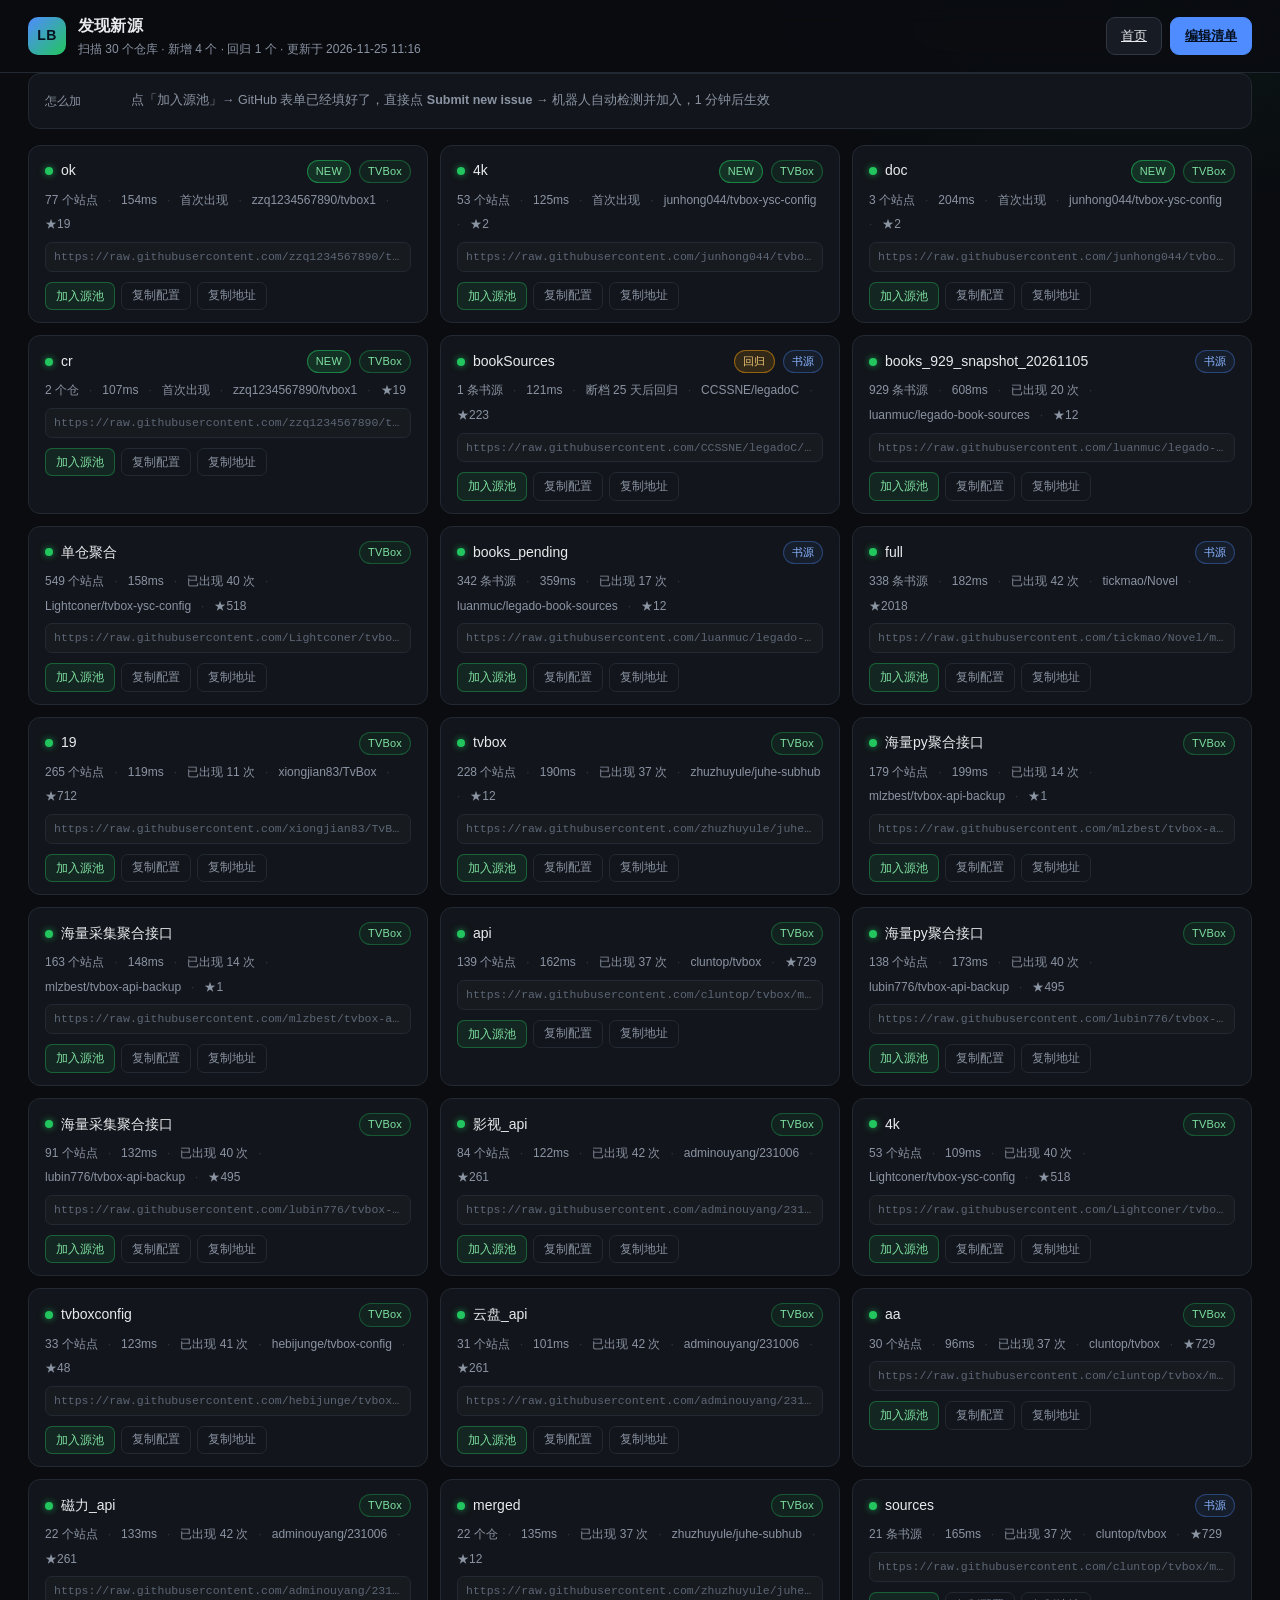
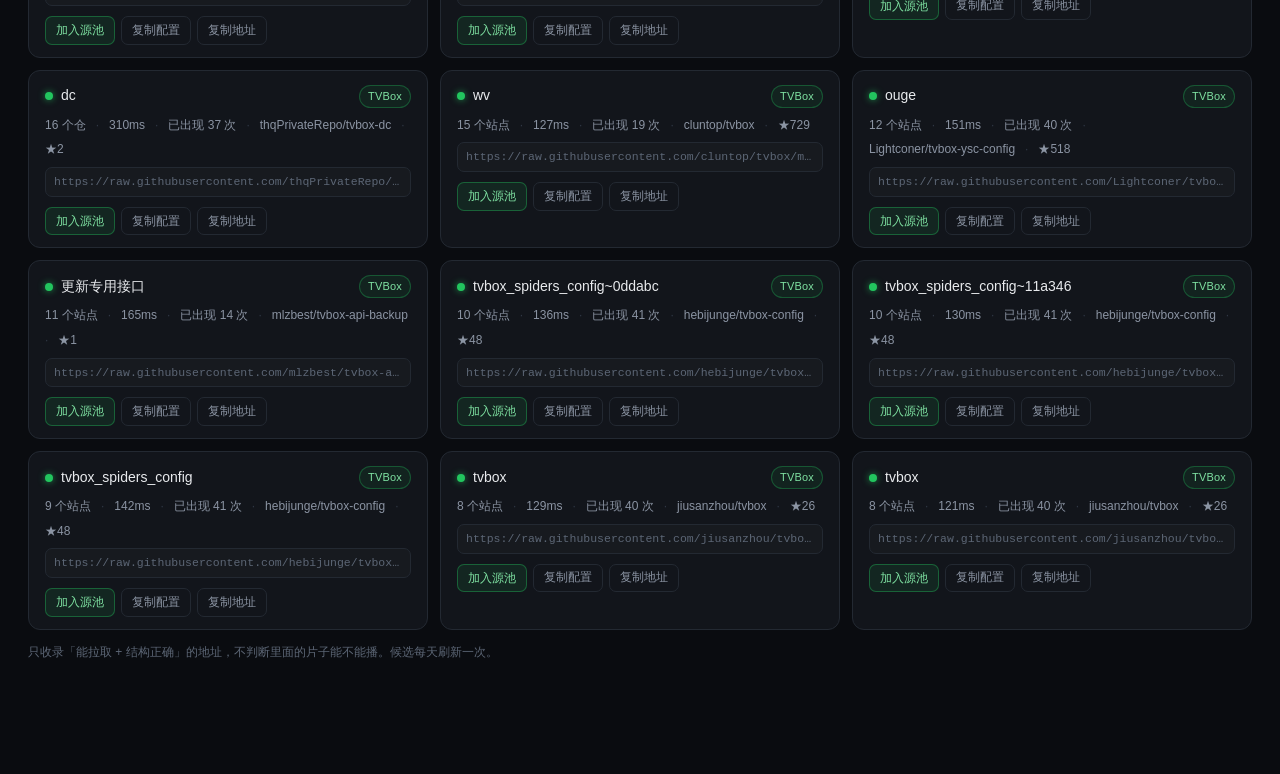
==== commit 3feccbb5: "chore: 更新源 2026-11-25 03:16 UTC" ====
--- a/docs/discover.html
+++ b/docs/discover.html
@@ -428,7 +428,7 @@
     <div class="logo">LB</div>
     <div class="brand-text">
       <h1>发现新源</h1>
-      <p>扫描 30 个仓库 · 新增 3 个 · 回归 4 个 · 更新于 2026-11-24 12:32</p>
+      <p>扫描 30 个仓库 · 新增 4 个 · 回归 1 个 · 更新于 2026-11-25 11:16</p>
     </div>
   </div>
   <div class="top-actions">
@@ -450,176 +450,126 @@
     <article class="card">
       <div class="card-top">
         <span class="status-dot ok"></span>
-        <h3 class="card-title">api</h3>
+        <h3 class="card-title">ok</h3>
         <span class="badge new">NEW</span>
         <span class="badge tvbox">TVBox</span>
       </div>
       <div class="card-meta">
-        <span>28 个站点</span><span class="sep">·</span><span>103ms</span>
+        <span>77 个站点</span><span class="sep">·</span><span>154ms</span>
         <span class="sep">·</span><span>首次出现</span>
-        <span class="sep">·</span><span>zhangxiansheng070422/tvbox-config</span>
-        <span class="sep">·</span><span>★0</span>
-      </div>
-      <div class="card-url" title="https://raw.githubusercontent.com/zhangxiansheng070422/tvbox-config/main/api.json">https://raw.githubusercontent.com/zhangxiansheng070422/tvbox-config/main/api.json</div>
-      <div class="card-actions">
-        <a class="mini add" href="https://github.com/angelevil-code/lbox-repo/issues/new?title=%5Badd%5D+api&body=https%3A%2F%2Fraw.githubusercontent.com%2Fzhangxiansheng070422%2Ftvbox-config%2Fmain%2Fapi.json%0A%0A%E7%B1%BB%E5%9E%8B%EF%BC%9Atvbox%0A%E6%9D%A5%E6%BA%90%EF%BC%9Azhangxiansheng070422%2Ftvbox-config%0A%E5%86%85%E5%AE%B9%EF%BC%9A28+%E9%A1%B9%0A" target="_blank" rel="noopener">加入源池</a>
-        <button class="mini" data-copy='{
-  &quot;type&quot;: &quot;tvbox&quot;,
-  &quot;name&quot;: &quot;api&quot;,
-  &quot;url&quot;: &quot;https://raw.githubusercontent.com/zhangxiansheng070422/tvbox-config/main/api.json&quot;,
-  &quot;origin&quot;: &quot;github/zhangxiansheng070422&quot;
-}'>复制配置</button>
-        <button class="mini" data-copy="https://raw.githubusercontent.com/zhangxiansheng070422/tvbox-config/main/api.json">复制地址</button>
-      </div>
-    </article>
-    <article class="card">
-      <div class="card-top">
-        <span class="status-dot ok"></span>
-        <h3 class="card-title">config</h3>
+        <span class="sep">·</span><span>zzq1234567890/tvbox1</span>
+        <span class="sep">·</span><span>★19</span>
+      </div>
+      <div class="card-url" title="https://raw.githubusercontent.com/zzq1234567890/tvbox1/main/ok.json">https://raw.githubusercontent.com/zzq1234567890/tvbox1/main/ok.json</div>
+      <div class="card-actions">
+        <a class="mini add" href="https://github.com/angelevil-code/lbox-repo/issues/new?title=%5Badd%5D+ok&body=https%3A%2F%2Fraw.githubusercontent.com%2Fzzq1234567890%2Ftvbox1%2Fmain%2Fok.json%0A%0A%E7%B1%BB%E5%9E%8B%EF%BC%9Atvbox%0A%E6%9D%A5%E6%BA%90%EF%BC%9Azzq1234567890%2Ftvbox1%0A%E5%86%85%E5%AE%B9%EF%BC%9A77+%E9%A1%B9%0A" target="_blank" rel="noopener">加入源池</a>
+        <button class="mini" data-copy='{
+  &quot;type&quot;: &quot;tvbox&quot;,
+  &quot;name&quot;: &quot;ok&quot;,
+  &quot;url&quot;: &quot;https://raw.githubusercontent.com/zzq1234567890/tvbox1/main/ok.json&quot;,
+  &quot;origin&quot;: &quot;github/zzq1234567890&quot;
+}'>复制配置</button>
+        <button class="mini" data-copy="https://raw.githubusercontent.com/zzq1234567890/tvbox1/main/ok.json">复制地址</button>
+      </div>
+    </article>
+    <article class="card">
+      <div class="card-top">
+        <span class="status-dot ok"></span>
+        <h3 class="card-title">4k</h3>
         <span class="badge new">NEW</span>
         <span class="badge tvbox">TVBox</span>
       </div>
       <div class="card-meta">
-        <span>28 个站点</span><span class="sep">·</span><span>166ms</span>
+        <span>53 个站点</span><span class="sep">·</span><span>125ms</span>
         <span class="sep">·</span><span>首次出现</span>
-        <span class="sep">·</span><span>zhangxiansheng070422/tvbox-config</span>
-        <span class="sep">·</span><span>★0</span>
-      </div>
-      <div class="card-url" title="https://raw.githubusercontent.com/zhangxiansheng070422/tvbox-config/main/config.json">https://raw.githubusercontent.com/zhangxiansheng070422/tvbox-config/main/config.json</div>
-      <div class="card-actions">
-        <a class="mini add" href="https://github.com/angelevil-code/lbox-repo/issues/new?title=%5Badd%5D+config&body=https%3A%2F%2Fraw.githubusercontent.com%2Fzhangxiansheng070422%2Ftvbox-config%2Fmain%2Fconfig.json%0A%0A%E7%B1%BB%E5%9E%8B%EF%BC%9Atvbox%0A%E6%9D%A5%E6%BA%90%EF%BC%9Azhangxiansheng070422%2Ftvbox-config%0A%E5%86%85%E5%AE%B9%EF%BC%9A28+%E9%A1%B9%0A" target="_blank" rel="noopener">加入源池</a>
-        <button class="mini" data-copy='{
-  &quot;type&quot;: &quot;tvbox&quot;,
-  &quot;name&quot;: &quot;config&quot;,
-  &quot;url&quot;: &quot;https://raw.githubusercontent.com/zhangxiansheng070422/tvbox-config/main/config.json&quot;,
-  &quot;origin&quot;: &quot;github/zhangxiansheng070422&quot;
-}'>复制配置</button>
-        <button class="mini" data-copy="https://raw.githubusercontent.com/zhangxiansheng070422/tvbox-config/main/config.json">复制地址</button>
-      </div>
-    </article>
-    <article class="card">
-      <div class="card-top">
-        <span class="status-dot ok"></span>
-        <h3 class="card-title">tvbox-sites</h3>
+        <span class="sep">·</span><span>junhong044/tvbox-ysc-config</span>
+        <span class="sep">·</span><span>★2</span>
+      </div>
+      <div class="card-url" title="https://raw.githubusercontent.com/junhong044/tvbox-ysc-config/main/output/4k.json">https://raw.githubusercontent.com/junhong044/tvbox-ysc-config/main/output/4k.json</div>
+      <div class="card-actions">
+        <a class="mini add" href="https://github.com/angelevil-code/lbox-repo/issues/new?title=%5Badd%5D+4k&body=https%3A%2F%2Fraw.githubusercontent.com%2Fjunhong044%2Ftvbox-ysc-config%2Fmain%2Foutput%2F4k.json%0A%0A%E7%B1%BB%E5%9E%8B%EF%BC%9Atvbox%0A%E6%9D%A5%E6%BA%90%EF%BC%9Ajunhong044%2Ftvbox-ysc-config%0A%E5%86%85%E5%AE%B9%EF%BC%9A53+%E9%A1%B9%0A" target="_blank" rel="noopener">加入源池</a>
+        <button class="mini" data-copy='{
+  &quot;type&quot;: &quot;tvbox&quot;,
+  &quot;name&quot;: &quot;4k&quot;,
+  &quot;url&quot;: &quot;https://raw.githubusercontent.com/junhong044/tvbox-ysc-config/main/output/4k.json&quot;,
+  &quot;origin&quot;: &quot;github/junhong044&quot;
+}'>复制配置</button>
+        <button class="mini" data-copy="https://raw.githubusercontent.com/junhong044/tvbox-ysc-config/main/output/4k.json">复制地址</button>
+      </div>
+    </article>
+    <article class="card">
+      <div class="card-top">
+        <span class="status-dot ok"></span>
+        <h3 class="card-title">doc</h3>
         <span class="badge new">NEW</span>
         <span class="badge tvbox">TVBox</span>
       </div>
       <div class="card-meta">
-        <span>28 个站点</span><span class="sep">·</span><span>95ms</span>
+        <span>3 个站点</span><span class="sep">·</span><span>204ms</span>
         <span class="sep">·</span><span>首次出现</span>
-        <span class="sep">·</span><span>zhangxiansheng070422/tvbox-config</span>
-        <span class="sep">·</span><span>★0</span>
-      </div>
-      <div class="card-url" title="https://raw.githubusercontent.com/zhangxiansheng070422/tvbox-config/main/dist/tvbox-sites.json">https://raw.githubusercontent.com/zhangxiansheng070422/tvbox-config/main/dist/tvbox-sites.json</div>
-      <div class="card-actions">
-        <a class="mini add" href="https://github.com/angelevil-code/lbox-repo/issues/new?title=%5Badd%5D+tvbox-sites&body=https%3A%2F%2Fraw.githubusercontent.com%2Fzhangxiansheng070422%2Ftvbox-config%2Fmain%2Fdist%2Ftvbox-sites.json%0A%0A%E7%B1%BB%E5%9E%8B%EF%BC%9Atvbox%0A%E6%9D%A5%E6%BA%90%EF%BC%9Azhangxiansheng070422%2Ftvbox-config%0A%E5%86%85%E5%AE%B9%EF%BC%9A28+%E9%A1%B9%0A" target="_blank" rel="noopener">加入源池</a>
-        <button class="mini" data-copy='{
-  &quot;type&quot;: &quot;tvbox&quot;,
-  &quot;name&quot;: &quot;tvbox-sites&quot;,
-  &quot;url&quot;: &quot;https://raw.githubusercontent.com/zhangxiansheng070422/tvbox-config/main/dist/tvbox-sites.json&quot;,
-  &quot;origin&quot;: &quot;github/zhangxiansheng070422&quot;
-}'>复制配置</button>
-        <button class="mini" data-copy="https://raw.githubusercontent.com/zhangxiansheng070422/tvbox-config/main/dist/tvbox-sites.json">复制地址</button>
-      </div>
-    </article>
-    <article class="card">
-      <div class="card-top">
-        <span class="status-dot ok"></span>
-        <h3 class="card-title">tvbox</h3>
+        <span class="sep">·</span><span>junhong044/tvbox-ysc-config</span>
+        <span class="sep">·</span><span>★2</span>
+      </div>
+      <div class="card-url" title="https://raw.githubusercontent.com/junhong044/tvbox-ysc-config/main/output/doc.json">https://raw.githubusercontent.com/junhong044/tvbox-ysc-config/main/output/doc.json</div>
+      <div class="card-actions">
+        <a class="mini add" href="https://github.com/angelevil-code/lbox-repo/issues/new?title=%5Badd%5D+doc&body=https%3A%2F%2Fraw.githubusercontent.com%2Fjunhong044%2Ftvbox-ysc-config%2Fmain%2Foutput%2Fdoc.json%0A%0A%E7%B1%BB%E5%9E%8B%EF%BC%9Atvbox%0A%E6%9D%A5%E6%BA%90%EF%BC%9Ajunhong044%2Ftvbox-ysc-config%0A%E5%86%85%E5%AE%B9%EF%BC%9A3+%E9%A1%B9%0A" target="_blank" rel="noopener">加入源池</a>
+        <button class="mini" data-copy='{
+  &quot;type&quot;: &quot;tvbox&quot;,
+  &quot;name&quot;: &quot;doc&quot;,
+  &quot;url&quot;: &quot;https://raw.githubusercontent.com/junhong044/tvbox-ysc-config/main/output/doc.json&quot;,
+  &quot;origin&quot;: &quot;github/junhong044&quot;
+}'>复制配置</button>
+        <button class="mini" data-copy="https://raw.githubusercontent.com/junhong044/tvbox-ysc-config/main/output/doc.json">复制地址</button>
+      </div>
+    </article>
+    <article class="card">
+      <div class="card-top">
+        <span class="status-dot ok"></span>
+        <h3 class="card-title">cr</h3>
+        <span class="badge new">NEW</span>
+        <span class="badge tvbox">TVBox</span>
+      </div>
+      <div class="card-meta">
+        <span>2 个仓</span><span class="sep">·</span><span>107ms</span>
+        <span class="sep">·</span><span>首次出现</span>
+        <span class="sep">·</span><span>zzq1234567890/tvbox1</span>
+        <span class="sep">·</span><span>★19</span>
+      </div>
+      <div class="card-url" title="https://raw.githubusercontent.com/zzq1234567890/tvbox1/main/cr.json">https://raw.githubusercontent.com/zzq1234567890/tvbox1/main/cr.json</div>
+      <div class="card-actions">
+        <a class="mini add" href="https://github.com/angelevil-code/lbox-repo/issues/new?title=%5Badd%5D+cr&body=https%3A%2F%2Fraw.githubusercontent.com%2Fzzq1234567890%2Ftvbox1%2Fmain%2Fcr.json%0A%0A%E7%B1%BB%E5%9E%8B%EF%BC%9Atvbox%0A%E6%9D%A5%E6%BA%90%EF%BC%9Azzq1234567890%2Ftvbox1%0A%E5%86%85%E5%AE%B9%EF%BC%9A2+%E9%A1%B9%0A" target="_blank" rel="noopener">加入源池</a>
+        <button class="mini" data-copy='{
+  &quot;type&quot;: &quot;tvbox&quot;,
+  &quot;name&quot;: &quot;cr&quot;,
+  &quot;url&quot;: &quot;https://raw.githubusercontent.com/zzq1234567890/tvbox1/main/cr.json&quot;,
+  &quot;origin&quot;: &quot;github/zzq1234567890&quot;
+}'>复制配置</button>
+        <button class="mini" data-copy="https://raw.githubusercontent.com/zzq1234567890/tvbox1/main/cr.json">复制地址</button>
+      </div>
+    </article>
+    <article class="card">
+      <div class="card-top">
+        <span class="status-dot ok"></span>
+        <h3 class="card-title">bookSources</h3>
         <span class="badge reborn">回归</span>
-        <span class="badge tvbox">TVBox</span>
-      </div>
-      <div class="card-meta">
-        <span>18 个站点</span><span class="sep">·</span><span>71ms</span>
-        <span class="sep">·</span><span>断档 3 天后回归</span>
-        <span class="sep">·</span><span>larry-biu/tvbox-config</span>
-        <span class="sep">·</span><span>★5</span>
-      </div>
-      <div class="card-url" title="https://raw.githubusercontent.com/larry-biu/tvbox-config/main/tvbox.json">https://raw.githubusercontent.com/larry-biu/tvbox-config/main/tvbox.json</div>
-      <div class="card-actions">
-        <a class="mini add" href="https://github.com/angelevil-code/lbox-repo/issues/new?title=%5Badd%5D+tvbox&body=https%3A%2F%2Fraw.githubusercontent.com%2Flarry-biu%2Ftvbox-config%2Fmain%2Ftvbox.json%0A%0A%E7%B1%BB%E5%9E%8B%EF%BC%9Atvbox%0A%E6%9D%A5%E6%BA%90%EF%BC%9Alarry-biu%2Ftvbox-config%0A%E5%86%85%E5%AE%B9%EF%BC%9A18+%E9%A1%B9%0A" target="_blank" rel="noopener">加入源池</a>
-        <button class="mini" data-copy='{
-  &quot;type&quot;: &quot;tvbox&quot;,
-  &quot;name&quot;: &quot;tvbox&quot;,
-  &quot;url&quot;: &quot;https://raw.githubusercontent.com/larry-biu/tvbox-config/main/tvbox.json&quot;,
-  &quot;origin&quot;: &quot;github/larry-biu&quot;
-}'>复制配置</button>
-        <button class="mini" data-copy="https://raw.githubusercontent.com/larry-biu/tvbox-config/main/tvbox.json">复制地址</button>
-      </div>
-    </article>
-    <article class="card">
-      <div class="card-top">
-        <span class="status-dot ok"></span>
-        <h3 class="card-title">config</h3>
-        <span class="badge reborn">回归</span>
-        <span class="badge tvbox">TVBox</span>
-      </div>
-      <div class="card-meta">
-        <span>18 个站点</span><span class="sep">·</span><span>78ms</span>
-        <span class="sep">·</span><span>断档 3 天后回归</span>
-        <span class="sep">·</span><span>larry-biu/tvbox-config</span>
-        <span class="sep">·</span><span>★5</span>
-      </div>
-      <div class="card-url" title="https://raw.githubusercontent.com/larry-biu/tvbox-config/main/config.json">https://raw.githubusercontent.com/larry-biu/tvbox-config/main/config.json</div>
-      <div class="card-actions">
-        <a class="mini add" href="https://github.com/angelevil-code/lbox-repo/issues/new?title=%5Badd%5D+config&body=https%3A%2F%2Fraw.githubusercontent.com%2Flarry-biu%2Ftvbox-config%2Fmain%2Fconfig.json%0A%0A%E7%B1%BB%E5%9E%8B%EF%BC%9Atvbox%0A%E6%9D%A5%E6%BA%90%EF%BC%9Alarry-biu%2Ftvbox-config%0A%E5%86%85%E5%AE%B9%EF%BC%9A18+%E9%A1%B9%0A" target="_blank" rel="noopener">加入源池</a>
-        <button class="mini" data-copy='{
-  &quot;type&quot;: &quot;tvbox&quot;,
-  &quot;name&quot;: &quot;config&quot;,
-  &quot;url&quot;: &quot;https://raw.githubusercontent.com/larry-biu/tvbox-config/main/config.json&quot;,
-  &quot;origin&quot;: &quot;github/larry-biu&quot;
-}'>复制配置</button>
-        <button class="mini" data-copy="https://raw.githubusercontent.com/larry-biu/tvbox-config/main/config.json">复制地址</button>
-      </div>
-    </article>
-    <article class="card">
-      <div class="card-top">
-        <span class="status-dot ok"></span>
-        <h3 class="card-title">tvbox-pages</h3>
-        <span class="badge reborn">回归</span>
-        <span class="badge tvbox">TVBox</span>
-      </div>
-      <div class="card-meta">
-        <span>18 个站点</span><span class="sep">·</span><span>82ms</span>
-        <span class="sep">·</span><span>断档 3 天后回归</span>
-        <span class="sep">·</span><span>larry-biu/tvbox-config</span>
-        <span class="sep">·</span><span>★5</span>
-      </div>
-      <div class="card-url" title="https://raw.githubusercontent.com/larry-biu/tvbox-config/main/tvbox-pages.json">https://raw.githubusercontent.com/larry-biu/tvbox-config/main/tvbox-pages.json</div>
-      <div class="card-actions">
-        <a class="mini add" href="https://github.com/angelevil-code/lbox-repo/issues/new?title=%5Badd%5D+tvbox-pages&body=https%3A%2F%2Fraw.githubusercontent.com%2Flarry-biu%2Ftvbox-config%2Fmain%2Ftvbox-pages.json%0A%0A%E7%B1%BB%E5%9E%8B%EF%BC%9Atvbox%0A%E6%9D%A5%E6%BA%90%EF%BC%9Alarry-biu%2Ftvbox-config%0A%E5%86%85%E5%AE%B9%EF%BC%9A18+%E9%A1%B9%0A" target="_blank" rel="noopener">加入源池</a>
-        <button class="mini" data-copy='{
-  &quot;type&quot;: &quot;tvbox&quot;,
-  &quot;name&quot;: &quot;tvbox-pages&quot;,
-  &quot;url&quot;: &quot;https://raw.githubusercontent.com/larry-biu/tvbox-config/main/tvbox-pages.json&quot;,
-  &quot;origin&quot;: &quot;github/larry-biu&quot;
-}'>复制配置</button>
-        <button class="mini" data-copy="https://raw.githubusercontent.com/larry-biu/tvbox-config/main/tvbox-pages.json">复制地址</button>
-      </div>
-    </article>
-    <article class="card">
-      <div class="card-top">
-        <span class="status-dot ok"></span>
-        <h3 class="card-title">config-pages</h3>
-        <span class="badge reborn">回归</span>
-        <span class="badge tvbox">TVBox</span>
-      </div>
-      <div class="card-meta">
-        <span>18 个站点</span><span class="sep">·</span><span>70ms</span>
-        <span class="sep">·</span><span>断档 3 天后回归</span>
-        <span class="sep">·</span><span>larry-biu/tvbox-config</span>
-        <span class="sep">·</span><span>★5</span>
-      </div>
-      <div class="card-url" title="https://raw.githubusercontent.com/larry-biu/tvbox-config/main/config-pages.json">https://raw.githubusercontent.com/larry-biu/tvbox-config/main/config-pages.json</div>
-      <div class="card-actions">
-        <a class="mini add" href="https://github.com/angelevil-code/lbox-repo/issues/new?title=%5Badd%5D+config-pages&body=https%3A%2F%2Fraw.githubusercontent.com%2Flarry-biu%2Ftvbox-config%2Fmain%2Fconfig-pages.json%0A%0A%E7%B1%BB%E5%9E%8B%EF%BC%9Atvbox%0A%E6%9D%A5%E6%BA%90%EF%BC%9Alarry-biu%2Ftvbox-config%0A%E5%86%85%E5%AE%B9%EF%BC%9A18+%E9%A1%B9%0A" target="_blank" rel="noopener">加入源池</a>
-        <button class="mini" data-copy='{
-  &quot;type&quot;: &quot;tvbox&quot;,
-  &quot;name&quot;: &quot;config-pages&quot;,
-  &quot;url&quot;: &quot;https://raw.githubusercontent.com/larry-biu/tvbox-config/main/config-pages.json&quot;,
-  &quot;origin&quot;: &quot;github/larry-biu&quot;
-}'>复制配置</button>
-        <button class="mini" data-copy="https://raw.githubusercontent.com/larry-biu/tvbox-config/main/config-pages.json">复制地址</button>
+        <span class="badge book">书源</span>
+      </div>
+      <div class="card-meta">
+        <span>1 条书源</span><span class="sep">·</span><span>121ms</span>
+        <span class="sep">·</span><span>断档 25 天后回归</span>
+        <span class="sep">·</span><span>CCSSNE/legadoC</span>
+        <span class="sep">·</span><span>★223</span>
+      </div>
+      <div class="card-url" title="https://raw.githubusercontent.com/CCSSNE/legadoC/own/app/src/main/assets/defaultData/bookSources.json">https://raw.githubusercontent.com/CCSSNE/legadoC/own/app/src/main/assets/defaultData/bookSources.json</div>
+      <div class="card-actions">
+        <a class="mini add" href="https://github.com/angelevil-code/lbox-repo/issues/new?title=%5Badd%5D+bookSources&body=https%3A%2F%2Fraw.githubusercontent.com%2FCCSSNE%2FlegadoC%2Fown%2Fapp%2Fsrc%2Fmain%2Fassets%2FdefaultData%2FbookSources.json%0A%0A%E7%B1%BB%E5%9E%8B%EF%BC%9Abook%0A%E6%9D%A5%E6%BA%90%EF%BC%9ACCSSNE%2FlegadoC%0A%E5%86%85%E5%AE%B9%EF%BC%9A1+%E9%A1%B9%0A" target="_blank" rel="noopener">加入源池</a>
+        <button class="mini" data-copy='{
+  &quot;type&quot;: &quot;book&quot;,
+  &quot;name&quot;: &quot;bookSources&quot;,
+  &quot;url&quot;: &quot;https://raw.githubusercontent.com/CCSSNE/legadoC/own/app/src/main/assets/defaultData/bookSources.json&quot;,
+  &quot;origin&quot;: &quot;github/CCSSNE&quot;
+}'>复制配置</button>
+        <button class="mini" data-copy="https://raw.githubusercontent.com/CCSSNE/legadoC/own/app/src/main/assets/defaultData/bookSources.json">复制地址</button>
       </div>
     </article>
     <article class="card">
@@ -630,10 +580,10 @@
         <span class="badge book">书源</span>
       </div>
       <div class="card-meta">
-        <span>929 条书源</span><span class="sep">·</span><span>374ms</span>
-        <span class="sep">·</span><span>已出现 19 次</span>
+        <span>929 条书源</span><span class="sep">·</span><span>608ms</span>
+        <span class="sep">·</span><span>已出现 20 次</span>
         <span class="sep">·</span><span>luanmuc/legado-book-sources</span>
-        <span class="sep">·</span><span>★9</span>
+        <span class="sep">·</span><span>★12</span>
       </div>
       <div class="card-url" title="https://raw.githubusercontent.com/luanmuc/legado-book-sources/main/backups/books_929_snapshot_20261105.json">https://raw.githubusercontent.com/luanmuc/legado-book-sources/main/backups/books_929_snapshot_20261105.json</div>
       <div class="card-actions">
@@ -655,10 +605,10 @@
         <span class="badge tvbox">TVBox</span>
       </div>
       <div class="card-meta">
-        <span>549 个站点</span><span class="sep">·</span><span>74ms</span>
-        <span class="sep">·</span><span>已出现 39 次</span>
+        <span>549 个站点</span><span class="sep">·</span><span>158ms</span>
+        <span class="sep">·</span><span>已出现 40 次</span>
         <span class="sep">·</span><span>Lightconer/tvbox-ysc-config</span>
-        <span class="sep">·</span><span>★511</span>
+        <span class="sep">·</span><span>★518</span>
       </div>
       <div class="card-url" title="https://raw.githubusercontent.com/Lightconer/tvbox-ysc-config/main/output/%E5%8D%95%E4%BB%93%E8%81%9A%E5%90%88.json">https://raw.githubusercontent.com/Lightconer/tvbox-ysc-config/main/output/%E5%8D%95%E4%BB%93%E8%81%9A%E5%90%88.json</div>
       <div class="card-actions">
@@ -675,19 +625,44 @@
     <article class="card">
       <div class="card-top">
         <span class="status-dot ok"></span>
+        <h3 class="card-title">books_pending</h3>
+        
+        <span class="badge book">书源</span>
+      </div>
+      <div class="card-meta">
+        <span>342 条书源</span><span class="sep">·</span><span>359ms</span>
+        <span class="sep">·</span><span>已出现 17 次</span>
+        <span class="sep">·</span><span>luanmuc/legado-book-sources</span>
+        <span class="sep">·</span><span>★12</span>
+      </div>
+      <div class="card-url" title="https://raw.githubusercontent.com/luanmuc/legado-book-sources/main/books_pending.json">https://raw.githubusercontent.com/luanmuc/legado-book-sources/main/books_pending.json</div>
+      <div class="card-actions">
+        <a class="mini add" href="https://github.com/angelevil-code/lbox-repo/issues/new?title=%5Badd%5D+books_pending&body=https%3A%2F%2Fraw.githubusercontent.com%2Fluanmuc%2Flegado-book-sources%2Fmain%2Fbooks_pending.json%0A%0A%E7%B1%BB%E5%9E%8B%EF%BC%9Abook%0A%E6%9D%A5%E6%BA%90%EF%BC%9Aluanmuc%2Flegado-book-sources%0A%E5%86%85%E5%AE%B9%EF%BC%9A342+%E9%A1%B9%0A" target="_blank" rel="noopener">加入源池</a>
+        <button class="mini" data-copy='{
+  &quot;type&quot;: &quot;book&quot;,
+  &quot;name&quot;: &quot;books_pending&quot;,
+  &quot;url&quot;: &quot;https://raw.githubusercontent.com/luanmuc/legado-book-sources/main/books_pending.json&quot;,
+  &quot;origin&quot;: &quot;github/luanmuc&quot;
+}'>复制配置</button>
+        <button class="mini" data-copy="https://raw.githubusercontent.com/luanmuc/legado-book-sources/main/books_pending.json">复制地址</button>
+      </div>
+    </article>
+    <article class="card">
+      <div class="card-top">
+        <span class="status-dot ok"></span>
         <h3 class="card-title">full</h3>
         
         <span class="badge book">书源</span>
       </div>
       <div class="card-meta">
-        <span>342 条书源</span><span class="sep">·</span><span>20ms</span>
-        <span class="sep">·</span><span>已出现 41 次</span>
+        <span>338 条书源</span><span class="sep">·</span><span>182ms</span>
+        <span class="sep">·</span><span>已出现 42 次</span>
         <span class="sep">·</span><span>tickmao/Novel</span>
-        <span class="sep">·</span><span>★2017</span>
+        <span class="sep">·</span><span>★2018</span>
       </div>
       <div class="card-url" title="https://raw.githubusercontent.com/tickmao/Novel/master/sources/legado/full.json">https://raw.githubusercontent.com/tickmao/Novel/master/sources/legado/full.json</div>
       <div class="card-actions">
-        <a class="mini add" href="https://github.com/angelevil-code/lbox-repo/issues/new?title=%5Badd%5D+full&body=https%3A%2F%2Fraw.githubusercontent.com%2Ftickmao%2FNovel%2Fmaster%2Fsources%2Flegado%2Ffull.json%0A%0A%E7%B1%BB%E5%9E%8B%EF%BC%9Abook%0A%E6%9D%A5%E6%BA%90%EF%BC%9Atickmao%2FNovel%0A%E5%86%85%E5%AE%B9%EF%BC%9A342+%E9%A1%B9%0A" target="_blank" rel="noopener">加入源池</a>
+        <a class="mini add" href="https://github.com/angelevil-code/lbox-repo/issues/new?title=%5Badd%5D+full&body=https%3A%2F%2Fraw.githubusercontent.com%2Ftickmao%2FNovel%2Fmaster%2Fsources%2Flegado%2Ffull.json%0A%0A%E7%B1%BB%E5%9E%8B%EF%BC%9Abook%0A%E6%9D%A5%E6%BA%90%EF%BC%9Atickmao%2FNovel%0A%E5%86%85%E5%AE%B9%EF%BC%9A338+%E9%A1%B9%0A" target="_blank" rel="noopener">加入源池</a>
         <button class="mini" data-copy='{
   &quot;type&quot;: &quot;book&quot;,
   &quot;name&quot;: &quot;full&quot;,
@@ -700,26 +675,26 @@
     <article class="card">
       <div class="card-top">
         <span class="status-dot ok"></span>
-        <h3 class="card-title">books_pending</h3>
-        
-        <span class="badge book">书源</span>
-      </div>
-      <div class="card-meta">
-        <span>337 条书源</span><span class="sep">·</span><span>182ms</span>
-        <span class="sep">·</span><span>已出现 16 次</span>
-        <span class="sep">·</span><span>luanmuc/legado-book-sources</span>
-        <span class="sep">·</span><span>★9</span>
-      </div>
-      <div class="card-url" title="https://raw.githubusercontent.com/luanmuc/legado-book-sources/main/books_pending.json">https://raw.githubusercontent.com/luanmuc/legado-book-sources/main/books_pending.json</div>
-      <div class="card-actions">
-        <a class="mini add" href="https://github.com/angelevil-code/lbox-repo/issues/new?title=%5Badd%5D+books_pending&body=https%3A%2F%2Fraw.githubusercontent.com%2Fluanmuc%2Flegado-book-sources%2Fmain%2Fbooks_pending.json%0A%0A%E7%B1%BB%E5%9E%8B%EF%BC%9Abook%0A%E6%9D%A5%E6%BA%90%EF%BC%9Aluanmuc%2Flegado-book-sources%0A%E5%86%85%E5%AE%B9%EF%BC%9A337+%E9%A1%B9%0A" target="_blank" rel="noopener">加入源池</a>
-        <button class="mini" data-copy='{
-  &quot;type&quot;: &quot;book&quot;,
-  &quot;name&quot;: &quot;books_pending&quot;,
-  &quot;url&quot;: &quot;https://raw.githubusercontent.com/luanmuc/legado-book-sources/main/books_pending.json&quot;,
-  &quot;origin&quot;: &quot;github/luanmuc&quot;
-}'>复制配置</button>
-        <button class="mini" data-copy="https://raw.githubusercontent.com/luanmuc/legado-book-sources/main/books_pending.json">复制地址</button>
+        <h3 class="card-title">19</h3>
+        
+        <span class="badge tvbox">TVBox</span>
+      </div>
+      <div class="card-meta">
+        <span>265 个站点</span><span class="sep">·</span><span>119ms</span>
+        <span class="sep">·</span><span>已出现 11 次</span>
+        <span class="sep">·</span><span>xiongjian83/TvBox</span>
+        <span class="sep">·</span><span>★712</span>
+      </div>
+      <div class="card-url" title="https://raw.githubusercontent.com/xiongjian83/TvBox/main/19.json">https://raw.githubusercontent.com/xiongjian83/TvBox/main/19.json</div>
+      <div class="card-actions">
+        <a class="mini add" href="https://github.com/angelevil-code/lbox-repo/issues/new?title=%5Badd%5D+19&body=https%3A%2F%2Fraw.githubusercontent.com%2Fxiongjian83%2FTvBox%2Fmain%2F19.json%0A%0A%E7%B1%BB%E5%9E%8B%EF%BC%9Atvbox%0A%E6%9D%A5%E6%BA%90%EF%BC%9Axiongjian83%2FTvBox%0A%E5%86%85%E5%AE%B9%EF%BC%9A265+%E9%A1%B9%0A" target="_blank" rel="noopener">加入源池</a>
+        <button class="mini" data-copy='{
+  &quot;type&quot;: &quot;tvbox&quot;,
+  &quot;name&quot;: &quot;19&quot;,
+  &quot;url&quot;: &quot;https://raw.githubusercontent.com/xiongjian83/TvBox/main/19.json&quot;,
+  &quot;origin&quot;: &quot;github/xiongjian83&quot;
+}'>复制配置</button>
+        <button class="mini" data-copy="https://raw.githubusercontent.com/xiongjian83/TvBox/main/19.json">复制地址</button>
       </div>
     </article>
     <article class="card">
@@ -730,8 +705,8 @@
         <span class="badge tvbox">TVBox</span>
       </div>
       <div class="card-meta">
-        <span>228 个站点</span><span class="sep">·</span><span>67ms</span>
-        <span class="sep">·</span><span>已出现 36 次</span>
+        <span>228 个站点</span><span class="sep">·</span><span>190ms</span>
+        <span class="sep">·</span><span>已出现 37 次</span>
         <span class="sep">·</span><span>zhuzhuyule/juhe-subhub</span>
         <span class="sep">·</span><span>★12</span>
       </div>
@@ -755,8 +730,8 @@
         <span class="badge tvbox">TVBox</span>
       </div>
       <div class="card-meta">
-        <span>179 个站点</span><span class="sep">·</span><span>81ms</span>
-        <span class="sep">·</span><span>已出现 13 次</span>
+        <span>179 个站点</span><span class="sep">·</span><span>199ms</span>
+        <span class="sep">·</span><span>已出现 14 次</span>
         <span class="sep">·</span><span>mlzbest/tvbox-api-backup</span>
         <span class="sep">·</span><span>★1</span>
       </div>
@@ -780,8 +755,8 @@
         <span class="badge tvbox">TVBox</span>
       </div>
       <div class="card-meta">
-        <span>163 个站点</span><span class="sep">·</span><span>84ms</span>
-        <span class="sep">·</span><span>已出现 13 次</span>
+        <span>163 个站点</span><span class="sep">·</span><span>148ms</span>
+        <span class="sep">·</span><span>已出现 14 次</span>
         <span class="sep">·</span><span>mlzbest/tvbox-api-backup</span>
         <span class="sep">·</span><span>★1</span>
       </div>
@@ -805,10 +780,10 @@
         <span class="badge tvbox">TVBox</span>
       </div>
       <div class="card-meta">
-        <span>139 个站点</span><span class="sep">·</span><span>86ms</span>
-        <span class="sep">·</span><span>已出现 36 次</span>
+        <span>139 个站点</span><span class="sep">·</span><span>162ms</span>
+        <span class="sep">·</span><span>已出现 37 次</span>
         <span class="sep">·</span><span>cluntop/tvbox</span>
-        <span class="sep">·</span><span>★724</span>
+        <span class="sep">·</span><span>★729</span>
       </div>
       <div class="card-url" title="https://raw.githubusercontent.com/cluntop/tvbox/main/js/xiaosa/api.json">https://raw.githubusercontent.com/cluntop/tvbox/main/js/xiaosa/api.json</div>
       <div class="card-actions">
@@ -830,10 +805,10 @@
         <span class="badge tvbox">TVBox</span>
       </div>
       <div class="card-meta">
-        <span>138 个站点</span><span class="sep">·</span><span>95ms</span>
-        <span class="sep">·</span><span>已出现 39 次</span>
+        <span>138 个站点</span><span class="sep">·</span><span>173ms</span>
+        <span class="sep">·</span><span>已出现 40 次</span>
         <span class="sep">·</span><span>lubin776/tvbox-api-backup</span>
-        <span class="sep">·</span><span>★493</span>
+        <span class="sep">·</span><span>★495</span>
       </div>
       <div class="card-url" title="https://raw.githubusercontent.com/lubin776/tvbox-api-backup/main/tvbox/%E6%B5%B7%E9%87%8Fpy%E8%81%9A%E5%90%88%E6%8E%A5%E5%8F%A3.json">https://raw.githubusercontent.com/lubin776/tvbox-api-backup/main/tvbox/%E6%B5%B7%E9%87%8Fpy%E8%81%9A%E5%90%88%E6%8E%A5%E5%8F%A3.json</div>
       <div class="card-actions">
@@ -855,10 +830,10 @@
         <span class="badge tvbox">TVBox</span>
       </div>
       <div class="card-meta">
-        <span>91 个站点</span><span class="sep">·</span><span>90ms</span>
-        <span class="sep">·</span><span>已出现 39 次</span>
+        <span>91 个站点</span><span class="sep">·</span><span>132ms</span>
+        <span class="sep">·</span><span>已出现 40 次</span>
         <span class="sep">·</span><span>lubin776/tvbox-api-backup</span>
-        <span class="sep">·</span><span>★493</span>
+        <span class="sep">·</span><span>★495</span>
       </div>
       <div class="card-url" title="https://raw.githubusercontent.com/lubin776/tvbox-api-backup/main/tvbox/%E6%B5%B7%E9%87%8F%E9%87%87%E9%9B%86%E8%81%9A%E5%90%88%E6%8E%A5%E5%8F%A3.json">https://raw.githubusercontent.com/lubin776/tvbox-api-backup/main/tvbox/%E6%B5%B7%E9%87%8F%E9%87%87%E9%9B%86%E8%81%9A%E5%90%88%E6%8E%A5%E5%8F%A3.json</div>
       <div class="card-actions">
@@ -880,8 +855,8 @@
         <span class="badge tvbox">TVBox</span>
       </div>
       <div class="card-meta">
-        <span>84 个站点</span><span class="sep">·</span><span>96ms</span>
-        <span class="sep">·</span><span>已出现 41 次</span>
+        <span>84 个站点</span><span class="sep">·</span><span>122ms</span>
+        <span class="sep">·</span><span>已出现 42 次</span>
         <span class="sep">·</span><span>adminouyang/231006</span>
         <span class="sep">·</span><span>★261</span>
       </div>
@@ -905,10 +880,10 @@
         <span class="badge tvbox">TVBox</span>
       </div>
       <div class="card-meta">
-        <span>53 个站点</span><span class="sep">·</span><span>81ms</span>
-        <span class="sep">·</span><span>已出现 39 次</span>
+        <span>53 个站点</span><span class="sep">·</span><span>109ms</span>
+        <span class="sep">·</span><span>已出现 40 次</span>
         <span class="sep">·</span><span>Lightconer/tvbox-ysc-config</span>
-        <span class="sep">·</span><span>★511</span>
+        <span class="sep">·</span><span>★518</span>
       </div>
       <div class="card-url" title="https://raw.githubusercontent.com/Lightconer/tvbox-ysc-config/main/output/4k.json">https://raw.githubusercontent.com/Lightconer/tvbox-ysc-config/main/output/4k.json</div>
       <div class="card-actions">
@@ -930,8 +905,8 @@
         <span class="badge tvbox">TVBox</span>
       </div>
       <div class="card-meta">
-        <span>33 个站点</span><span class="sep">·</span><span>86ms</span>
-        <span class="sep">·</span><span>已出现 40 次</span>
+        <span>33 个站点</span><span class="sep">·</span><span>123ms</span>
+        <span class="sep">·</span><span>已出现 41 次</span>
         <span class="sep">·</span><span>hebijunge/tvbox-config</span>
         <span class="sep">·</span><span>★48</span>
       </div>
@@ -955,8 +930,8 @@
         <span class="badge tvbox">TVBox</span>
       </div>
       <div class="card-meta">
-        <span>31 个站点</span><span class="sep">·</span><span>70ms</span>
-        <span class="sep">·</span><span>已出现 41 次</span>
+        <span>31 个站点</span><span class="sep">·</span><span>101ms</span>
+        <span class="sep">·</span><span>已出现 42 次</span>
         <span class="sep">·</span><span>adminouyang/231006</span>
         <span class="sep">·</span><span>★261</span>
       </div>
@@ -980,10 +955,10 @@
         <span class="badge tvbox">TVBox</span>
       </div>
       <div class="card-meta">
-        <span>30 个站点</span><span class="sep">·</span><span>63ms</span>
-        <span class="sep">·</span><span>已出现 36 次</span>
+        <span>30 个站点</span><span class="sep">·</span><span>96ms</span>
+        <span class="sep">·</span><span>已出现 37 次</span>
         <span class="sep">·</span><span>cluntop/tvbox</span>
-        <span class="sep">·</span><span>★724</span>
+        <span class="sep">·</span><span>★729</span>
       </div>
       <div class="card-url" title="https://raw.githubusercontent.com/cluntop/tvbox/main/aa.json">https://raw.githubusercontent.com/cluntop/tvbox/main/aa.json</div>
       <div class="card-actions">
@@ -1005,8 +980,8 @@
         <span class="badge tvbox">TVBox</span>
       </div>
       <div class="card-meta">
-        <span>22 个站点</span><span class="sep">·</span><span>104ms</span>
-        <span class="sep">·</span><span>已出现 41 次</span>
+        <span>22 个站点</span><span class="sep">·</span><span>133ms</span>
+        <span class="sep">·</span><span>已出现 42 次</span>
         <span class="sep">·</span><span>adminouyang/231006</span>
         <span class="sep">·</span><span>★261</span>
       </div>
@@ -1030,8 +1005,8 @@
         <span class="badge tvbox">TVBox</span>
       </div>
       <div class="card-meta">
-        <span>22 个仓</span><span class="sep">·</span><span>82ms</span>
-        <span class="sep">·</span><span>已出现 36 次</span>
+        <span>22 个仓</span><span class="sep">·</span><span>135ms</span>
+        <span class="sep">·</span><span>已出现 37 次</span>
         <span class="sep">·</span><span>zhuzhuyule/juhe-subhub</span>
         <span class="sep">·</span><span>★12</span>
       </div>
@@ -1055,10 +1030,10 @@
         <span class="badge book">书源</span>
       </div>
       <div class="card-meta">
-        <span>21 条书源</span><span class="sep">·</span><span>120ms</span>
-        <span class="sep">·</span><span>已出现 36 次</span>
+        <span>21 条书源</span><span class="sep">·</span><span>165ms</span>
+        <span class="sep">·</span><span>已出现 37 次</span>
         <span class="sep">·</span><span>cluntop/tvbox</span>
-        <span class="sep">·</span><span>★724</span>
+        <span class="sep">·</span><span>★729</span>
       </div>
       <div class="card-url" title="https://raw.githubusercontent.com/cluntop/tvbox/main/lib/sources.json">https://raw.githubusercontent.com/cluntop/tvbox/main/lib/sources.json</div>
       <div class="card-actions">
@@ -1080,8 +1055,8 @@
         <span class="badge tvbox">TVBox</span>
       </div>
       <div class="card-meta">
-        <span>16 个仓</span><span class="sep">·</span><span>93ms</span>
-        <span class="sep">·</span><span>已出现 36 次</span>
+        <span>16 个仓</span><span class="sep">·</span><span>310ms</span>
+        <span class="sep">·</span><span>已出现 37 次</span>
         <span class="sep">·</span><span>thqPrivateRepo/tvbox-dc</span>
         <span class="sep">·</span><span>★2</span>
       </div>
@@ -1105,10 +1080,10 @@
         <span class="badge tvbox">TVBox</span>
       </div>
       <div class="card-meta">
-        <span>15 个站点</span><span class="sep">·</span><span>83ms</span>
-        <span class="sep">·</span><span>已出现 18 次</span>
+        <span>15 个站点</span><span class="sep">·</span><span>127ms</span>
+        <span class="sep">·</span><span>已出现 19 次</span>
         <span class="sep">·</span><span>cluntop/tvbox</span>
-        <span class="sep">·</span><span>★724</span>
+        <span class="sep">·</span><span>★729</span>
       </div>
       <div class="card-url" title="https://raw.githubusercontent.com/cluntop/tvbox/main/wv.json">https://raw.githubusercontent.com/cluntop/tvbox/main/wv.json</div>
       <div class="card-actions">
@@ -1130,10 +1105,10 @@
         <span class="badge tvbox">TVBox</span>
       </div>
       <div class="card-meta">
-        <span>12 个站点</span><span class="sep">·</span><span>95ms</span>
-        <span class="sep">·</span><span>已出现 39 次</span>
+        <span>12 个站点</span><span class="sep">·</span><span>151ms</span>
+        <span class="sep">·</span><span>已出现 40 次</span>
         <span class="sep">·</span><span>Lightconer/tvbox-ysc-config</span>
-        <span class="sep">·</span><span>★511</span>
+        <span class="sep">·</span><span>★518</span>
       </div>
       <div class="card-url" title="https://raw.githubusercontent.com/Lightconer/tvbox-ysc-config/main/output/ouge.json">https://raw.githubusercontent.com/Lightconer/tvbox-ysc-config/main/output/ouge.json</div>
       <div class="card-actions">
@@ -1155,8 +1130,8 @@
         <span class="badge tvbox">TVBox</span>
       </div>
       <div class="card-meta">
-        <span>11 个站点</span><span class="sep">·</span><span>81ms</span>
-        <span class="sep">·</span><span>已出现 13 次</span>
+        <span>11 个站点</span><span class="sep">·</span><span>165ms</span>
+        <span class="sep">·</span><span>已出现 14 次</span>
         <span class="sep">·</span><span>mlzbest/tvbox-api-backup</span>
         <span class="sep">·</span><span>★1</span>
       </div>
@@ -1180,8 +1155,8 @@
         <span class="badge tvbox">TVBox</span>
       </div>
       <div class="card-meta">
-        <span>10 个站点</span><span class="sep">·</span><span>88ms</span>
-        <span class="sep">·</span><span>已出现 40 次</span>
+        <span>10 个站点</span><span class="sep">·</span><span>136ms</span>
+        <span class="sep">·</span><span>已出现 41 次</span>
         <span class="sep">·</span><span>hebijunge/tvbox-config</span>
         <span class="sep">·</span><span>★48</span>
       </div>
@@ -1205,8 +1180,8 @@
         <span class="badge tvbox">TVBox</span>
       </div>
       <div class="card-meta">
-        <span>10 个站点</span><span class="sep">·</span><span>90ms</span>
-        <span class="sep">·</span><span>已出现 40 次</span>
+        <span>10 个站点</span><span class="sep">·</span><span>130ms</span>
+        <span class="sep">·</span><span>已出现 41 次</span>
         <span class="sep">·</span><span>hebijunge/tvbox-config</span>
         <span class="sep">·</span><span>★48</span>
       </div>
@@ -1230,8 +1205,8 @@
         <span class="badge tvbox">TVBox</span>
       </div>
       <div class="card-meta">
-        <span>9 个站点</span><span class="sep">·</span><span>87ms</span>
-        <span class="sep">·</span><span>已出现 40 次</span>
+        <span>9 个站点</span><span class="sep">·</span><span>142ms</span>
+        <span class="sep">·</span><span>已出现 41 次</span>
         <span class="sep">·</span><span>hebijunge/tvbox-config</span>
         <span class="sep">·</span><span>★48</span>
       </div>
@@ -1245,6 +1220,56 @@
   &quot;origin&quot;: &quot;github/hebijunge&quot;
 }'>复制配置</button>
         <button class="mini" data-copy="https://raw.githubusercontent.com/hebijunge/tvbox-config/main/raw/vod/tvbox_spiders_config.json">复制地址</button>
+      </div>
+    </article>
+    <article class="card">
+      <div class="card-top">
+        <span class="status-dot ok"></span>
+        <h3 class="card-title">tvbox</h3>
+        
+        <span class="badge tvbox">TVBox</span>
+      </div>
+      <div class="card-meta">
+        <span>8 个站点</span><span class="sep">·</span><span>129ms</span>
+        <span class="sep">·</span><span>已出现 40 次</span>
+        <span class="sep">·</span><span>jiusanzhou/tvbox</span>
+        <span class="sep">·</span><span>★26</span>
+      </div>
+      <div class="card-url" title="https://raw.githubusercontent.com/jiusanzhou/tvbox/main/tvbox.json">https://raw.githubusercontent.com/jiusanzhou/tvbox/main/tvbox.json</div>
+      <div class="card-actions">
+        <a class="mini add" href="https://github.com/angelevil-code/lbox-repo/issues/new?title=%5Badd%5D+tvbox&body=https%3A%2F%2Fraw.githubusercontent.com%2Fjiusanzhou%2Ftvbox%2Fmain%2Ftvbox.json%0A%0A%E7%B1%BB%E5%9E%8B%EF%BC%9Atvbox%0A%E6%9D%A5%E6%BA%90%EF%BC%9Ajiusanzhou%2Ftvbox%0A%E5%86%85%E5%AE%B9%EF%BC%9A8+%E9%A1%B9%0A" target="_blank" rel="noopener">加入源池</a>
+        <button class="mini" data-copy='{
+  &quot;type&quot;: &quot;tvbox&quot;,
+  &quot;name&quot;: &quot;tvbox&quot;,
+  &quot;url&quot;: &quot;https://raw.githubusercontent.com/jiusanzhou/tvbox/main/tvbox.json&quot;,
+  &quot;origin&quot;: &quot;github/jiusanzhou&quot;
+}'>复制配置</button>
+        <button class="mini" data-copy="https://raw.githubusercontent.com/jiusanzhou/tvbox/main/tvbox.json">复制地址</button>
+      </div>
+    </article>
+    <article class="card">
+      <div class="card-top">
+        <span class="status-dot ok"></span>
+        <h3 class="card-title">tvbox</h3>
+        
+        <span class="badge tvbox">TVBox</span>
+      </div>
+      <div class="card-meta">
+        <span>8 个站点</span><span class="sep">·</span><span>121ms</span>
+        <span class="sep">·</span><span>已出现 40 次</span>
+        <span class="sep">·</span><span>jiusanzhou/tvbox</span>
+        <span class="sep">·</span><span>★26</span>
+      </div>
+      <div class="card-url" title="https://raw.githubusercontent.com/jiusanzhou/tvbox/main/docs/tvbox.json">https://raw.githubusercontent.com/jiusanzhou/tvbox/main/docs/tvbox.json</div>
+      <div class="card-actions">
+        <a class="mini add" href="https://github.com/angelevil-code/lbox-repo/issues/new?title=%5Badd%5D+tvbox&body=https%3A%2F%2Fraw.githubusercontent.com%2Fjiusanzhou%2Ftvbox%2Fmain%2Fdocs%2Ftvbox.json%0A%0A%E7%B1%BB%E5%9E%8B%EF%BC%9Atvbox%0A%E6%9D%A5%E6%BA%90%EF%BC%9Ajiusanzhou%2Ftvbox%0A%E5%86%85%E5%AE%B9%EF%BC%9A8+%E9%A1%B9%0A" target="_blank" rel="noopener">加入源池</a>
+        <button class="mini" data-copy='{
+  &quot;type&quot;: &quot;tvbox&quot;,
+  &quot;name&quot;: &quot;tvbox&quot;,
+  &quot;url&quot;: &quot;https://raw.githubusercontent.com/jiusanzhou/tvbox/main/docs/tvbox.json&quot;,
+  &quot;origin&quot;: &quot;github/jiusanzhou&quot;
+}'>复制配置</button>
+        <button class="mini" data-copy="https://raw.githubusercontent.com/jiusanzhou/tvbox/main/docs/tvbox.json">复制地址</button>
       </div>
     </article>
 </main>
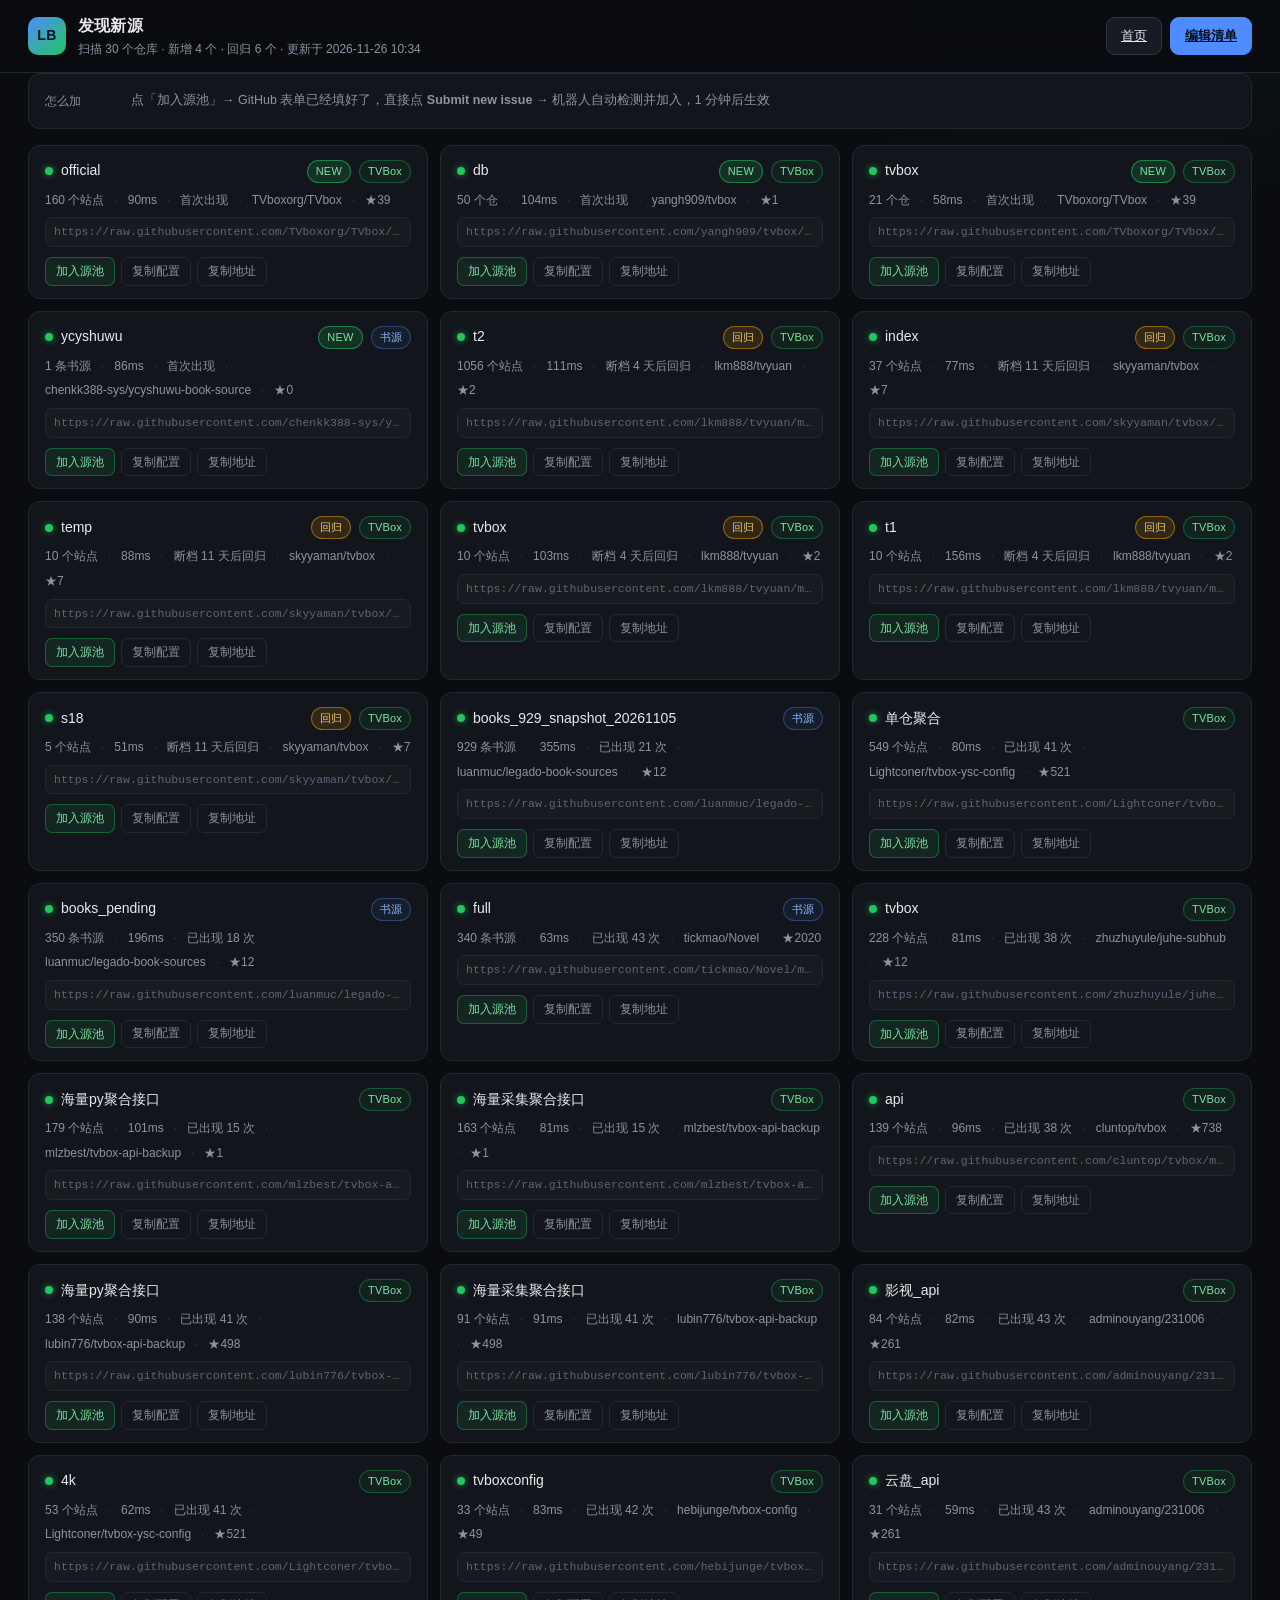
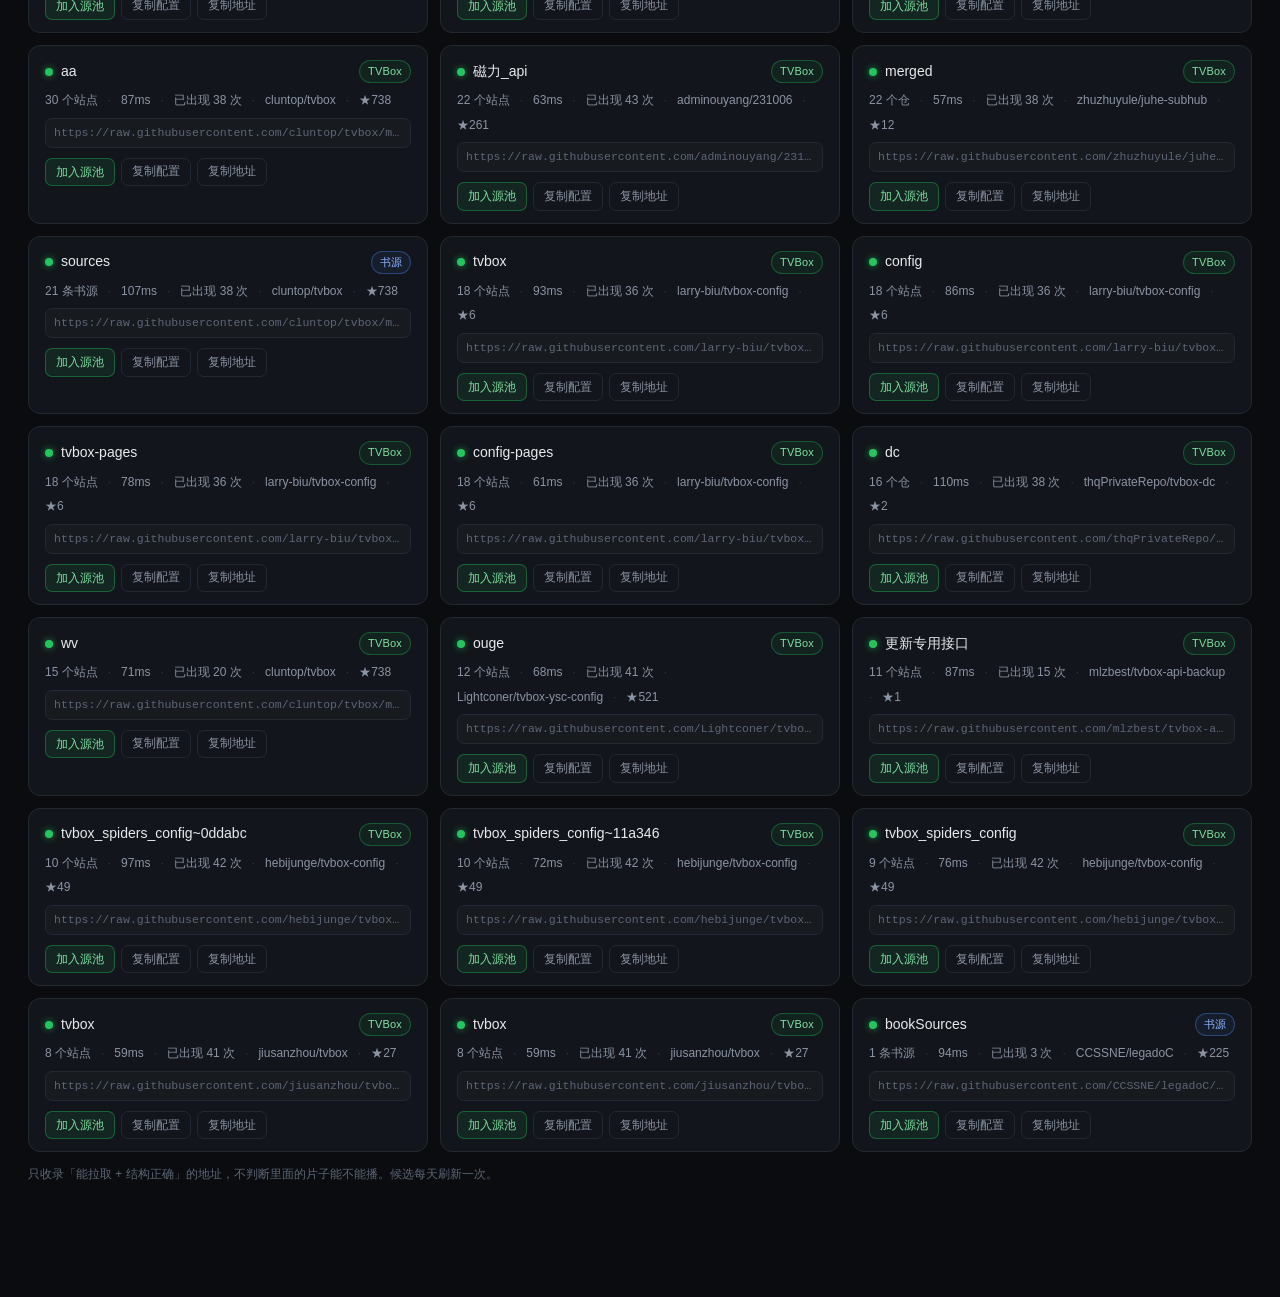
==== commit 4d622237: "chore: 更新源 2026-11-26 02:34 UTC" ====
--- a/docs/discover.html
+++ b/docs/discover.html
@@ -428,7 +428,7 @@
     <div class="logo">LB</div>
     <div class="brand-text">
       <h1>发现新源</h1>
-      <p>扫描 30 个仓库 · 新增 4 个 · 回归 1 个 · 更新于 2026-11-25 11:16</p>
+      <p>扫描 30 个仓库 · 新增 4 个 · 回归 6 个 · 更新于 2026-11-26 10:34</p>
     </div>
   </div>
   <div class="top-actions">
@@ -450,115 +450,1040 @@
     <article class="card">
       <div class="card-top">
         <span class="status-dot ok"></span>
-        <h3 class="card-title">ok</h3>
+        <h3 class="card-title">official</h3>
         <span class="badge new">NEW</span>
         <span class="badge tvbox">TVBox</span>
       </div>
       <div class="card-meta">
-        <span>77 个站点</span><span class="sep">·</span><span>154ms</span>
+        <span>160 个站点</span><span class="sep">·</span><span>90ms</span>
         <span class="sep">·</span><span>首次出现</span>
-        <span class="sep">·</span><span>zzq1234567890/tvbox1</span>
-        <span class="sep">·</span><span>★19</span>
-      </div>
-      <div class="card-url" title="https://raw.githubusercontent.com/zzq1234567890/tvbox1/main/ok.json">https://raw.githubusercontent.com/zzq1234567890/tvbox1/main/ok.json</div>
-      <div class="card-actions">
-        <a class="mini add" href="https://github.com/angelevil-code/lbox-repo/issues/new?title=%5Badd%5D+ok&body=https%3A%2F%2Fraw.githubusercontent.com%2Fzzq1234567890%2Ftvbox1%2Fmain%2Fok.json%0A%0A%E7%B1%BB%E5%9E%8B%EF%BC%9Atvbox%0A%E6%9D%A5%E6%BA%90%EF%BC%9Azzq1234567890%2Ftvbox1%0A%E5%86%85%E5%AE%B9%EF%BC%9A77+%E9%A1%B9%0A" target="_blank" rel="noopener">加入源池</a>
-        <button class="mini" data-copy='{
-  &quot;type&quot;: &quot;tvbox&quot;,
-  &quot;name&quot;: &quot;ok&quot;,
-  &quot;url&quot;: &quot;https://raw.githubusercontent.com/zzq1234567890/tvbox1/main/ok.json&quot;,
-  &quot;origin&quot;: &quot;github/zzq1234567890&quot;
-}'>复制配置</button>
-        <button class="mini" data-copy="https://raw.githubusercontent.com/zzq1234567890/tvbox1/main/ok.json">复制地址</button>
+        <span class="sep">·</span><span>TVboxorg/TVbox</span>
+        <span class="sep">·</span><span>★39</span>
+      </div>
+      <div class="card-url" title="https://raw.githubusercontent.com/TVboxorg/TVbox/main/dist/official.json">https://raw.githubusercontent.com/TVboxorg/TVbox/main/dist/official.json</div>
+      <div class="card-actions">
+        <a class="mini add" href="https://github.com/angelevil-code/lbox-repo/issues/new?title=%5Badd%5D+official&body=https%3A%2F%2Fraw.githubusercontent.com%2FTVboxorg%2FTVbox%2Fmain%2Fdist%2Fofficial.json%0A%0A%E7%B1%BB%E5%9E%8B%EF%BC%9Atvbox%0A%E6%9D%A5%E6%BA%90%EF%BC%9ATVboxorg%2FTVbox%0A%E5%86%85%E5%AE%B9%EF%BC%9A160+%E9%A1%B9%0A" target="_blank" rel="noopener">加入源池</a>
+        <button class="mini" data-copy='{
+  &quot;type&quot;: &quot;tvbox&quot;,
+  &quot;name&quot;: &quot;official&quot;,
+  &quot;url&quot;: &quot;https://raw.githubusercontent.com/TVboxorg/TVbox/main/dist/official.json&quot;,
+  &quot;origin&quot;: &quot;github/TVboxorg&quot;
+}'>复制配置</button>
+        <button class="mini" data-copy="https://raw.githubusercontent.com/TVboxorg/TVbox/main/dist/official.json">复制地址</button>
+      </div>
+    </article>
+    <article class="card">
+      <div class="card-top">
+        <span class="status-dot ok"></span>
+        <h3 class="card-title">db</h3>
+        <span class="badge new">NEW</span>
+        <span class="badge tvbox">TVBox</span>
+      </div>
+      <div class="card-meta">
+        <span>50 个仓</span><span class="sep">·</span><span>104ms</span>
+        <span class="sep">·</span><span>首次出现</span>
+        <span class="sep">·</span><span>yangh909/tvbox</span>
+        <span class="sep">·</span><span>★1</span>
+      </div>
+      <div class="card-url" title="https://raw.githubusercontent.com/yangh909/tvbox/main/dist/db.json">https://raw.githubusercontent.com/yangh909/tvbox/main/dist/db.json</div>
+      <div class="card-actions">
+        <a class="mini add" href="https://github.com/angelevil-code/lbox-repo/issues/new?title=%5Badd%5D+db&body=https%3A%2F%2Fraw.githubusercontent.com%2Fyangh909%2Ftvbox%2Fmain%2Fdist%2Fdb.json%0A%0A%E7%B1%BB%E5%9E%8B%EF%BC%9Atvbox%0A%E6%9D%A5%E6%BA%90%EF%BC%9Ayangh909%2Ftvbox%0A%E5%86%85%E5%AE%B9%EF%BC%9A50+%E9%A1%B9%0A" target="_blank" rel="noopener">加入源池</a>
+        <button class="mini" data-copy='{
+  &quot;type&quot;: &quot;tvbox&quot;,
+  &quot;name&quot;: &quot;db&quot;,
+  &quot;url&quot;: &quot;https://raw.githubusercontent.com/yangh909/tvbox/main/dist/db.json&quot;,
+  &quot;origin&quot;: &quot;github/yangh909&quot;
+}'>复制配置</button>
+        <button class="mini" data-copy="https://raw.githubusercontent.com/yangh909/tvbox/main/dist/db.json">复制地址</button>
+      </div>
+    </article>
+    <article class="card">
+      <div class="card-top">
+        <span class="status-dot ok"></span>
+        <h3 class="card-title">tvbox</h3>
+        <span class="badge new">NEW</span>
+        <span class="badge tvbox">TVBox</span>
+      </div>
+      <div class="card-meta">
+        <span>21 个仓</span><span class="sep">·</span><span>58ms</span>
+        <span class="sep">·</span><span>首次出现</span>
+        <span class="sep">·</span><span>TVboxorg/TVbox</span>
+        <span class="sep">·</span><span>★39</span>
+      </div>
+      <div class="card-url" title="https://raw.githubusercontent.com/TVboxorg/TVbox/main/dist/tvbox.json">https://raw.githubusercontent.com/TVboxorg/TVbox/main/dist/tvbox.json</div>
+      <div class="card-actions">
+        <a class="mini add" href="https://github.com/angelevil-code/lbox-repo/issues/new?title=%5Badd%5D+tvbox&body=https%3A%2F%2Fraw.githubusercontent.com%2FTVboxorg%2FTVbox%2Fmain%2Fdist%2Ftvbox.json%0A%0A%E7%B1%BB%E5%9E%8B%EF%BC%9Atvbox%0A%E6%9D%A5%E6%BA%90%EF%BC%9ATVboxorg%2FTVbox%0A%E5%86%85%E5%AE%B9%EF%BC%9A21+%E9%A1%B9%0A" target="_blank" rel="noopener">加入源池</a>
+        <button class="mini" data-copy='{
+  &quot;type&quot;: &quot;tvbox&quot;,
+  &quot;name&quot;: &quot;tvbox&quot;,
+  &quot;url&quot;: &quot;https://raw.githubusercontent.com/TVboxorg/TVbox/main/dist/tvbox.json&quot;,
+  &quot;origin&quot;: &quot;github/TVboxorg&quot;
+}'>复制配置</button>
+        <button class="mini" data-copy="https://raw.githubusercontent.com/TVboxorg/TVbox/main/dist/tvbox.json">复制地址</button>
+      </div>
+    </article>
+    <article class="card">
+      <div class="card-top">
+        <span class="status-dot ok"></span>
+        <h3 class="card-title">ycyshuwu</h3>
+        <span class="badge new">NEW</span>
+        <span class="badge book">书源</span>
+      </div>
+      <div class="card-meta">
+        <span>1 条书源</span><span class="sep">·</span><span>86ms</span>
+        <span class="sep">·</span><span>首次出现</span>
+        <span class="sep">·</span><span>chenkk388-sys/ycyshuwu-book-source</span>
+        <span class="sep">·</span><span>★0</span>
+      </div>
+      <div class="card-url" title="https://raw.githubusercontent.com/chenkk388-sys/ycyshuwu-book-source/main/ycyshuwu.json">https://raw.githubusercontent.com/chenkk388-sys/ycyshuwu-book-source/main/ycyshuwu.json</div>
+      <div class="card-actions">
+        <a class="mini add" href="https://github.com/angelevil-code/lbox-repo/issues/new?title=%5Badd%5D+ycyshuwu&body=https%3A%2F%2Fraw.githubusercontent.com%2Fchenkk388-sys%2Fycyshuwu-book-source%2Fmain%2Fycyshuwu.json%0A%0A%E7%B1%BB%E5%9E%8B%EF%BC%9Abook%0A%E6%9D%A5%E6%BA%90%EF%BC%9Achenkk388-sys%2Fycyshuwu-book-source%0A%E5%86%85%E5%AE%B9%EF%BC%9A1+%E9%A1%B9%0A" target="_blank" rel="noopener">加入源池</a>
+        <button class="mini" data-copy='{
+  &quot;type&quot;: &quot;book&quot;,
+  &quot;name&quot;: &quot;ycyshuwu&quot;,
+  &quot;url&quot;: &quot;https://raw.githubusercontent.com/chenkk388-sys/ycyshuwu-book-source/main/ycyshuwu.json&quot;,
+  &quot;origin&quot;: &quot;github/chenkk388-sys&quot;
+}'>复制配置</button>
+        <button class="mini" data-copy="https://raw.githubusercontent.com/chenkk388-sys/ycyshuwu-book-source/main/ycyshuwu.json">复制地址</button>
+      </div>
+    </article>
+    <article class="card">
+      <div class="card-top">
+        <span class="status-dot ok"></span>
+        <h3 class="card-title">t2</h3>
+        <span class="badge reborn">回归</span>
+        <span class="badge tvbox">TVBox</span>
+      </div>
+      <div class="card-meta">
+        <span>1056 个站点</span><span class="sep">·</span><span>111ms</span>
+        <span class="sep">·</span><span>断档 4 天后回归</span>
+        <span class="sep">·</span><span>lkm888/tvyuan</span>
+        <span class="sep">·</span><span>★2</span>
+      </div>
+      <div class="card-url" title="https://raw.githubusercontent.com/lkm888/tvyuan/master/t2.json">https://raw.githubusercontent.com/lkm888/tvyuan/master/t2.json</div>
+      <div class="card-actions">
+        <a class="mini add" href="https://github.com/angelevil-code/lbox-repo/issues/new?title=%5Badd%5D+t2&body=https%3A%2F%2Fraw.githubusercontent.com%2Flkm888%2Ftvyuan%2Fmaster%2Ft2.json%0A%0A%E7%B1%BB%E5%9E%8B%EF%BC%9Atvbox%0A%E6%9D%A5%E6%BA%90%EF%BC%9Alkm888%2Ftvyuan%0A%E5%86%85%E5%AE%B9%EF%BC%9A1056+%E9%A1%B9%0A" target="_blank" rel="noopener">加入源池</a>
+        <button class="mini" data-copy='{
+  &quot;type&quot;: &quot;tvbox&quot;,
+  &quot;name&quot;: &quot;t2&quot;,
+  &quot;url&quot;: &quot;https://raw.githubusercontent.com/lkm888/tvyuan/master/t2.json&quot;,
+  &quot;origin&quot;: &quot;github/lkm888&quot;
+}'>复制配置</button>
+        <button class="mini" data-copy="https://raw.githubusercontent.com/lkm888/tvyuan/master/t2.json">复制地址</button>
+      </div>
+    </article>
+    <article class="card">
+      <div class="card-top">
+        <span class="status-dot ok"></span>
+        <h3 class="card-title">index</h3>
+        <span class="badge reborn">回归</span>
+        <span class="badge tvbox">TVBox</span>
+      </div>
+      <div class="card-meta">
+        <span>37 个站点</span><span class="sep">·</span><span>77ms</span>
+        <span class="sep">·</span><span>断档 11 天后回归</span>
+        <span class="sep">·</span><span>skyyaman/tvbox</span>
+        <span class="sep">·</span><span>★7</span>
+      </div>
+      <div class="card-url" title="https://raw.githubusercontent.com/skyyaman/tvbox/main/index.json">https://raw.githubusercontent.com/skyyaman/tvbox/main/index.json</div>
+      <div class="card-actions">
+        <a class="mini add" href="https://github.com/angelevil-code/lbox-repo/issues/new?title=%5Badd%5D+index&body=https%3A%2F%2Fraw.githubusercontent.com%2Fskyyaman%2Ftvbox%2Fmain%2Findex.json%0A%0A%E7%B1%BB%E5%9E%8B%EF%BC%9Atvbox%0A%E6%9D%A5%E6%BA%90%EF%BC%9Askyyaman%2Ftvbox%0A%E5%86%85%E5%AE%B9%EF%BC%9A37+%E9%A1%B9%0A" target="_blank" rel="noopener">加入源池</a>
+        <button class="mini" data-copy='{
+  &quot;type&quot;: &quot;tvbox&quot;,
+  &quot;name&quot;: &quot;index&quot;,
+  &quot;url&quot;: &quot;https://raw.githubusercontent.com/skyyaman/tvbox/main/index.json&quot;,
+  &quot;origin&quot;: &quot;github/skyyaman&quot;
+}'>复制配置</button>
+        <button class="mini" data-copy="https://raw.githubusercontent.com/skyyaman/tvbox/main/index.json">复制地址</button>
+      </div>
+    </article>
+    <article class="card">
+      <div class="card-top">
+        <span class="status-dot ok"></span>
+        <h3 class="card-title">temp</h3>
+        <span class="badge reborn">回归</span>
+        <span class="badge tvbox">TVBox</span>
+      </div>
+      <div class="card-meta">
+        <span>10 个站点</span><span class="sep">·</span><span>88ms</span>
+        <span class="sep">·</span><span>断档 11 天后回归</span>
+        <span class="sep">·</span><span>skyyaman/tvbox</span>
+        <span class="sep">·</span><span>★7</span>
+      </div>
+      <div class="card-url" title="https://raw.githubusercontent.com/skyyaman/tvbox/main/temp.json">https://raw.githubusercontent.com/skyyaman/tvbox/main/temp.json</div>
+      <div class="card-actions">
+        <a class="mini add" href="https://github.com/angelevil-code/lbox-repo/issues/new?title=%5Badd%5D+temp&body=https%3A%2F%2Fraw.githubusercontent.com%2Fskyyaman%2Ftvbox%2Fmain%2Ftemp.json%0A%0A%E7%B1%BB%E5%9E%8B%EF%BC%9Atvbox%0A%E6%9D%A5%E6%BA%90%EF%BC%9Askyyaman%2Ftvbox%0A%E5%86%85%E5%AE%B9%EF%BC%9A10+%E9%A1%B9%0A" target="_blank" rel="noopener">加入源池</a>
+        <button class="mini" data-copy='{
+  &quot;type&quot;: &quot;tvbox&quot;,
+  &quot;name&quot;: &quot;temp&quot;,
+  &quot;url&quot;: &quot;https://raw.githubusercontent.com/skyyaman/tvbox/main/temp.json&quot;,
+  &quot;origin&quot;: &quot;github/skyyaman&quot;
+}'>复制配置</button>
+        <button class="mini" data-copy="https://raw.githubusercontent.com/skyyaman/tvbox/main/temp.json">复制地址</button>
+      </div>
+    </article>
+    <article class="card">
+      <div class="card-top">
+        <span class="status-dot ok"></span>
+        <h3 class="card-title">tvbox</h3>
+        <span class="badge reborn">回归</span>
+        <span class="badge tvbox">TVBox</span>
+      </div>
+      <div class="card-meta">
+        <span>10 个站点</span><span class="sep">·</span><span>103ms</span>
+        <span class="sep">·</span><span>断档 4 天后回归</span>
+        <span class="sep">·</span><span>lkm888/tvyuan</span>
+        <span class="sep">·</span><span>★2</span>
+      </div>
+      <div class="card-url" title="https://raw.githubusercontent.com/lkm888/tvyuan/master/tvbox.json">https://raw.githubusercontent.com/lkm888/tvyuan/master/tvbox.json</div>
+      <div class="card-actions">
+        <a class="mini add" href="https://github.com/angelevil-code/lbox-repo/issues/new?title=%5Badd%5D+tvbox&body=https%3A%2F%2Fraw.githubusercontent.com%2Flkm888%2Ftvyuan%2Fmaster%2Ftvbox.json%0A%0A%E7%B1%BB%E5%9E%8B%EF%BC%9Atvbox%0A%E6%9D%A5%E6%BA%90%EF%BC%9Alkm888%2Ftvyuan%0A%E5%86%85%E5%AE%B9%EF%BC%9A10+%E9%A1%B9%0A" target="_blank" rel="noopener">加入源池</a>
+        <button class="mini" data-copy='{
+  &quot;type&quot;: &quot;tvbox&quot;,
+  &quot;name&quot;: &quot;tvbox&quot;,
+  &quot;url&quot;: &quot;https://raw.githubusercontent.com/lkm888/tvyuan/master/tvbox.json&quot;,
+  &quot;origin&quot;: &quot;github/lkm888&quot;
+}'>复制配置</button>
+        <button class="mini" data-copy="https://raw.githubusercontent.com/lkm888/tvyuan/master/tvbox.json">复制地址</button>
+      </div>
+    </article>
+    <article class="card">
+      <div class="card-top">
+        <span class="status-dot ok"></span>
+        <h3 class="card-title">t1</h3>
+        <span class="badge reborn">回归</span>
+        <span class="badge tvbox">TVBox</span>
+      </div>
+      <div class="card-meta">
+        <span>10 个站点</span><span class="sep">·</span><span>156ms</span>
+        <span class="sep">·</span><span>断档 4 天后回归</span>
+        <span class="sep">·</span><span>lkm888/tvyuan</span>
+        <span class="sep">·</span><span>★2</span>
+      </div>
+      <div class="card-url" title="https://raw.githubusercontent.com/lkm888/tvyuan/master/t1.json">https://raw.githubusercontent.com/lkm888/tvyuan/master/t1.json</div>
+      <div class="card-actions">
+        <a class="mini add" href="https://github.com/angelevil-code/lbox-repo/issues/new?title=%5Badd%5D+t1&body=https%3A%2F%2Fraw.githubusercontent.com%2Flkm888%2Ftvyuan%2Fmaster%2Ft1.json%0A%0A%E7%B1%BB%E5%9E%8B%EF%BC%9Atvbox%0A%E6%9D%A5%E6%BA%90%EF%BC%9Alkm888%2Ftvyuan%0A%E5%86%85%E5%AE%B9%EF%BC%9A10+%E9%A1%B9%0A" target="_blank" rel="noopener">加入源池</a>
+        <button class="mini" data-copy='{
+  &quot;type&quot;: &quot;tvbox&quot;,
+  &quot;name&quot;: &quot;t1&quot;,
+  &quot;url&quot;: &quot;https://raw.githubusercontent.com/lkm888/tvyuan/master/t1.json&quot;,
+  &quot;origin&quot;: &quot;github/lkm888&quot;
+}'>复制配置</button>
+        <button class="mini" data-copy="https://raw.githubusercontent.com/lkm888/tvyuan/master/t1.json">复制地址</button>
+      </div>
+    </article>
+    <article class="card">
+      <div class="card-top">
+        <span class="status-dot ok"></span>
+        <h3 class="card-title">s18</h3>
+        <span class="badge reborn">回归</span>
+        <span class="badge tvbox">TVBox</span>
+      </div>
+      <div class="card-meta">
+        <span>5 个站点</span><span class="sep">·</span><span>51ms</span>
+        <span class="sep">·</span><span>断档 11 天后回归</span>
+        <span class="sep">·</span><span>skyyaman/tvbox</span>
+        <span class="sep">·</span><span>★7</span>
+      </div>
+      <div class="card-url" title="https://raw.githubusercontent.com/skyyaman/tvbox/main/s18.json">https://raw.githubusercontent.com/skyyaman/tvbox/main/s18.json</div>
+      <div class="card-actions">
+        <a class="mini add" href="https://github.com/angelevil-code/lbox-repo/issues/new?title=%5Badd%5D+s18&body=https%3A%2F%2Fraw.githubusercontent.com%2Fskyyaman%2Ftvbox%2Fmain%2Fs18.json%0A%0A%E7%B1%BB%E5%9E%8B%EF%BC%9Atvbox%0A%E6%9D%A5%E6%BA%90%EF%BC%9Askyyaman%2Ftvbox%0A%E5%86%85%E5%AE%B9%EF%BC%9A5+%E9%A1%B9%0A" target="_blank" rel="noopener">加入源池</a>
+        <button class="mini" data-copy='{
+  &quot;type&quot;: &quot;tvbox&quot;,
+  &quot;name&quot;: &quot;s18&quot;,
+  &quot;url&quot;: &quot;https://raw.githubusercontent.com/skyyaman/tvbox/main/s18.json&quot;,
+  &quot;origin&quot;: &quot;github/skyyaman&quot;
+}'>复制配置</button>
+        <button class="mini" data-copy="https://raw.githubusercontent.com/skyyaman/tvbox/main/s18.json">复制地址</button>
+      </div>
+    </article>
+    <article class="card">
+      <div class="card-top">
+        <span class="status-dot ok"></span>
+        <h3 class="card-title">books_929_snapshot_20261105</h3>
+        
+        <span class="badge book">书源</span>
+      </div>
+      <div class="card-meta">
+        <span>929 条书源</span><span class="sep">·</span><span>355ms</span>
+        <span class="sep">·</span><span>已出现 21 次</span>
+        <span class="sep">·</span><span>luanmuc/legado-book-sources</span>
+        <span class="sep">·</span><span>★12</span>
+      </div>
+      <div class="card-url" title="https://raw.githubusercontent.com/luanmuc/legado-book-sources/main/backups/books_929_snapshot_20261105.json">https://raw.githubusercontent.com/luanmuc/legado-book-sources/main/backups/books_929_snapshot_20261105.json</div>
+      <div class="card-actions">
+        <a class="mini add" href="https://github.com/angelevil-code/lbox-repo/issues/new?title=%5Badd%5D+books_929_snapshot_20261105&body=https%3A%2F%2Fraw.githubusercontent.com%2Fluanmuc%2Flegado-book-sources%2Fmain%2Fbackups%2Fbooks_929_snapshot_20261105.json%0A%0A%E7%B1%BB%E5%9E%8B%EF%BC%9Abook%0A%E6%9D%A5%E6%BA%90%EF%BC%9Aluanmuc%2Flegado-book-sources%0A%E5%86%85%E5%AE%B9%EF%BC%9A929+%E9%A1%B9%0A" target="_blank" rel="noopener">加入源池</a>
+        <button class="mini" data-copy='{
+  &quot;type&quot;: &quot;book&quot;,
+  &quot;name&quot;: &quot;books_929_snapshot_20261105&quot;,
+  &quot;url&quot;: &quot;https://raw.githubusercontent.com/luanmuc/legado-book-sources/main/backups/books_929_snapshot_20261105.json&quot;,
+  &quot;origin&quot;: &quot;github/luanmuc&quot;
+}'>复制配置</button>
+        <button class="mini" data-copy="https://raw.githubusercontent.com/luanmuc/legado-book-sources/main/backups/books_929_snapshot_20261105.json">复制地址</button>
+      </div>
+    </article>
+    <article class="card">
+      <div class="card-top">
+        <span class="status-dot ok"></span>
+        <h3 class="card-title">单仓聚合</h3>
+        
+        <span class="badge tvbox">TVBox</span>
+      </div>
+      <div class="card-meta">
+        <span>549 个站点</span><span class="sep">·</span><span>80ms</span>
+        <span class="sep">·</span><span>已出现 41 次</span>
+        <span class="sep">·</span><span>Lightconer/tvbox-ysc-config</span>
+        <span class="sep">·</span><span>★521</span>
+      </div>
+      <div class="card-url" title="https://raw.githubusercontent.com/Lightconer/tvbox-ysc-config/main/output/%E5%8D%95%E4%BB%93%E8%81%9A%E5%90%88.json">https://raw.githubusercontent.com/Lightconer/tvbox-ysc-config/main/output/%E5%8D%95%E4%BB%93%E8%81%9A%E5%90%88.json</div>
+      <div class="card-actions">
+        <a class="mini add" href="https://github.com/angelevil-code/lbox-repo/issues/new?title=%5Badd%5D+%E5%8D%95%E4%BB%93%E8%81%9A%E5%90%88&body=https%3A%2F%2Fraw.githubusercontent.com%2FLightconer%2Ftvbox-ysc-config%2Fmain%2Foutput%2F%25E5%258D%2595%25E4%25BB%2593%25E8%2581%259A%25E5%2590%2588.json%0A%0A%E7%B1%BB%E5%9E%8B%EF%BC%9Atvbox%0A%E6%9D%A5%E6%BA%90%EF%BC%9ALightconer%2Ftvbox-ysc-config%0A%E5%86%85%E5%AE%B9%EF%BC%9A549+%E9%A1%B9%0A" target="_blank" rel="noopener">加入源池</a>
+        <button class="mini" data-copy='{
+  &quot;type&quot;: &quot;tvbox&quot;,
+  &quot;name&quot;: &quot;单仓聚合&quot;,
+  &quot;url&quot;: &quot;https://raw.githubusercontent.com/Lightconer/tvbox-ysc-config/main/output/%E5%8D%95%E4%BB%93%E8%81%9A%E5%90%88.json&quot;,
+  &quot;origin&quot;: &quot;github/Lightconer&quot;
+}'>复制配置</button>
+        <button class="mini" data-copy="https://raw.githubusercontent.com/Lightconer/tvbox-ysc-config/main/output/%E5%8D%95%E4%BB%93%E8%81%9A%E5%90%88.json">复制地址</button>
+      </div>
+    </article>
+    <article class="card">
+      <div class="card-top">
+        <span class="status-dot ok"></span>
+        <h3 class="card-title">books_pending</h3>
+        
+        <span class="badge book">书源</span>
+      </div>
+      <div class="card-meta">
+        <span>350 条书源</span><span class="sep">·</span><span>196ms</span>
+        <span class="sep">·</span><span>已出现 18 次</span>
+        <span class="sep">·</span><span>luanmuc/legado-book-sources</span>
+        <span class="sep">·</span><span>★12</span>
+      </div>
+      <div class="card-url" title="https://raw.githubusercontent.com/luanmuc/legado-book-sources/main/books_pending.json">https://raw.githubusercontent.com/luanmuc/legado-book-sources/main/books_pending.json</div>
+      <div class="card-actions">
+        <a class="mini add" href="https://github.com/angelevil-code/lbox-repo/issues/new?title=%5Badd%5D+books_pending&body=https%3A%2F%2Fraw.githubusercontent.com%2Fluanmuc%2Flegado-book-sources%2Fmain%2Fbooks_pending.json%0A%0A%E7%B1%BB%E5%9E%8B%EF%BC%9Abook%0A%E6%9D%A5%E6%BA%90%EF%BC%9Aluanmuc%2Flegado-book-sources%0A%E5%86%85%E5%AE%B9%EF%BC%9A350+%E9%A1%B9%0A" target="_blank" rel="noopener">加入源池</a>
+        <button class="mini" data-copy='{
+  &quot;type&quot;: &quot;book&quot;,
+  &quot;name&quot;: &quot;books_pending&quot;,
+  &quot;url&quot;: &quot;https://raw.githubusercontent.com/luanmuc/legado-book-sources/main/books_pending.json&quot;,
+  &quot;origin&quot;: &quot;github/luanmuc&quot;
+}'>复制配置</button>
+        <button class="mini" data-copy="https://raw.githubusercontent.com/luanmuc/legado-book-sources/main/books_pending.json">复制地址</button>
+      </div>
+    </article>
+    <article class="card">
+      <div class="card-top">
+        <span class="status-dot ok"></span>
+        <h3 class="card-title">full</h3>
+        
+        <span class="badge book">书源</span>
+      </div>
+      <div class="card-meta">
+        <span>340 条书源</span><span class="sep">·</span><span>63ms</span>
+        <span class="sep">·</span><span>已出现 43 次</span>
+        <span class="sep">·</span><span>tickmao/Novel</span>
+        <span class="sep">·</span><span>★2020</span>
+      </div>
+      <div class="card-url" title="https://raw.githubusercontent.com/tickmao/Novel/master/sources/legado/full.json">https://raw.githubusercontent.com/tickmao/Novel/master/sources/legado/full.json</div>
+      <div class="card-actions">
+        <a class="mini add" href="https://github.com/angelevil-code/lbox-repo/issues/new?title=%5Badd%5D+full&body=https%3A%2F%2Fraw.githubusercontent.com%2Ftickmao%2FNovel%2Fmaster%2Fsources%2Flegado%2Ffull.json%0A%0A%E7%B1%BB%E5%9E%8B%EF%BC%9Abook%0A%E6%9D%A5%E6%BA%90%EF%BC%9Atickmao%2FNovel%0A%E5%86%85%E5%AE%B9%EF%BC%9A340+%E9%A1%B9%0A" target="_blank" rel="noopener">加入源池</a>
+        <button class="mini" data-copy='{
+  &quot;type&quot;: &quot;book&quot;,
+  &quot;name&quot;: &quot;full&quot;,
+  &quot;url&quot;: &quot;https://raw.githubusercontent.com/tickmao/Novel/master/sources/legado/full.json&quot;,
+  &quot;origin&quot;: &quot;github/tickmao&quot;
+}'>复制配置</button>
+        <button class="mini" data-copy="https://raw.githubusercontent.com/tickmao/Novel/master/sources/legado/full.json">复制地址</button>
+      </div>
+    </article>
+    <article class="card">
+      <div class="card-top">
+        <span class="status-dot ok"></span>
+        <h3 class="card-title">tvbox</h3>
+        
+        <span class="badge tvbox">TVBox</span>
+      </div>
+      <div class="card-meta">
+        <span>228 个站点</span><span class="sep">·</span><span>81ms</span>
+        <span class="sep">·</span><span>已出现 38 次</span>
+        <span class="sep">·</span><span>zhuzhuyule/juhe-subhub</span>
+        <span class="sep">·</span><span>★12</span>
+      </div>
+      <div class="card-url" title="https://raw.githubusercontent.com/zhuzhuyule/juhe-subhub/main/docs/tvbox.json">https://raw.githubusercontent.com/zhuzhuyule/juhe-subhub/main/docs/tvbox.json</div>
+      <div class="card-actions">
+        <a class="mini add" href="https://github.com/angelevil-code/lbox-repo/issues/new?title=%5Badd%5D+tvbox&body=https%3A%2F%2Fraw.githubusercontent.com%2Fzhuzhuyule%2Fjuhe-subhub%2Fmain%2Fdocs%2Ftvbox.json%0A%0A%E7%B1%BB%E5%9E%8B%EF%BC%9Atvbox%0A%E6%9D%A5%E6%BA%90%EF%BC%9Azhuzhuyule%2Fjuhe-subhub%0A%E5%86%85%E5%AE%B9%EF%BC%9A228+%E9%A1%B9%0A" target="_blank" rel="noopener">加入源池</a>
+        <button class="mini" data-copy='{
+  &quot;type&quot;: &quot;tvbox&quot;,
+  &quot;name&quot;: &quot;tvbox&quot;,
+  &quot;url&quot;: &quot;https://raw.githubusercontent.com/zhuzhuyule/juhe-subhub/main/docs/tvbox.json&quot;,
+  &quot;origin&quot;: &quot;github/zhuzhuyule&quot;
+}'>复制配置</button>
+        <button class="mini" data-copy="https://raw.githubusercontent.com/zhuzhuyule/juhe-subhub/main/docs/tvbox.json">复制地址</button>
+      </div>
+    </article>
+    <article class="card">
+      <div class="card-top">
+        <span class="status-dot ok"></span>
+        <h3 class="card-title">海量py聚合接口</h3>
+        
+        <span class="badge tvbox">TVBox</span>
+      </div>
+      <div class="card-meta">
+        <span>179 个站点</span><span class="sep">·</span><span>101ms</span>
+        <span class="sep">·</span><span>已出现 15 次</span>
+        <span class="sep">·</span><span>mlzbest/tvbox-api-backup</span>
+        <span class="sep">·</span><span>★1</span>
+      </div>
+      <div class="card-url" title="https://raw.githubusercontent.com/mlzbest/tvbox-api-backup/main/tvbox/%E6%B5%B7%E9%87%8Fpy%E8%81%9A%E5%90%88%E6%8E%A5%E5%8F%A3.json">https://raw.githubusercontent.com/mlzbest/tvbox-api-backup/main/tvbox/%E6%B5%B7%E9%87%8Fpy%E8%81%9A%E5%90%88%E6%8E%A5%E5%8F%A3.json</div>
+      <div class="card-actions">
+        <a class="mini add" href="https://github.com/angelevil-code/lbox-repo/issues/new?title=%5Badd%5D+%E6%B5%B7%E9%87%8Fpy%E8%81%9A%E5%90%88%E6%8E%A5%E5%8F%A3&body=https%3A%2F%2Fraw.githubusercontent.com%2Fmlzbest%2Ftvbox-api-backup%2Fmain%2Ftvbox%2F%25E6%25B5%25B7%25E9%2587%258Fpy%25E8%2581%259A%25E5%2590%2588%25E6%258E%25A5%25E5%258F%25A3.json%0A%0A%E7%B1%BB%E5%9E%8B%EF%BC%9Atvbox%0A%E6%9D%A5%E6%BA%90%EF%BC%9Amlzbest%2Ftvbox-api-backup%0A%E5%86%85%E5%AE%B9%EF%BC%9A179+%E9%A1%B9%0A" target="_blank" rel="noopener">加入源池</a>
+        <button class="mini" data-copy='{
+  &quot;type&quot;: &quot;tvbox&quot;,
+  &quot;name&quot;: &quot;海量py聚合接口&quot;,
+  &quot;url&quot;: &quot;https://raw.githubusercontent.com/mlzbest/tvbox-api-backup/main/tvbox/%E6%B5%B7%E9%87%8Fpy%E8%81%9A%E5%90%88%E6%8E%A5%E5%8F%A3.json&quot;,
+  &quot;origin&quot;: &quot;github/mlzbest&quot;
+}'>复制配置</button>
+        <button class="mini" data-copy="https://raw.githubusercontent.com/mlzbest/tvbox-api-backup/main/tvbox/%E6%B5%B7%E9%87%8Fpy%E8%81%9A%E5%90%88%E6%8E%A5%E5%8F%A3.json">复制地址</button>
+      </div>
+    </article>
+    <article class="card">
+      <div class="card-top">
+        <span class="status-dot ok"></span>
+        <h3 class="card-title">海量采集聚合接口</h3>
+        
+        <span class="badge tvbox">TVBox</span>
+      </div>
+      <div class="card-meta">
+        <span>163 个站点</span><span class="sep">·</span><span>81ms</span>
+        <span class="sep">·</span><span>已出现 15 次</span>
+        <span class="sep">·</span><span>mlzbest/tvbox-api-backup</span>
+        <span class="sep">·</span><span>★1</span>
+      </div>
+      <div class="card-url" title="https://raw.githubusercontent.com/mlzbest/tvbox-api-backup/main/tvbox/%E6%B5%B7%E9%87%8F%E9%87%87%E9%9B%86%E8%81%9A%E5%90%88%E6%8E%A5%E5%8F%A3.json">https://raw.githubusercontent.com/mlzbest/tvbox-api-backup/main/tvbox/%E6%B5%B7%E9%87%8F%E9%87%87%E9%9B%86%E8%81%9A%E5%90%88%E6%8E%A5%E5%8F%A3.json</div>
+      <div class="card-actions">
+        <a class="mini add" href="https://github.com/angelevil-code/lbox-repo/issues/new?title=%5Badd%5D+%E6%B5%B7%E9%87%8F%E9%87%87%E9%9B%86%E8%81%9A%E5%90%88%E6%8E%A5%E5%8F%A3&body=https%3A%2F%2Fraw.githubusercontent.com%2Fmlzbest%2Ftvbox-api-backup%2Fmain%2Ftvbox%2F%25E6%25B5%25B7%25E9%2587%258F%25E9%2587%2587%25E9%259B%2586%25E8%2581%259A%25E5%2590%2588%25E6%258E%25A5%25E5%258F%25A3.json%0A%0A%E7%B1%BB%E5%9E%8B%EF%BC%9Atvbox%0A%E6%9D%A5%E6%BA%90%EF%BC%9Amlzbest%2Ftvbox-api-backup%0A%E5%86%85%E5%AE%B9%EF%BC%9A163+%E9%A1%B9%0A" target="_blank" rel="noopener">加入源池</a>
+        <button class="mini" data-copy='{
+  &quot;type&quot;: &quot;tvbox&quot;,
+  &quot;name&quot;: &quot;海量采集聚合接口&quot;,
+  &quot;url&quot;: &quot;https://raw.githubusercontent.com/mlzbest/tvbox-api-backup/main/tvbox/%E6%B5%B7%E9%87%8F%E9%87%87%E9%9B%86%E8%81%9A%E5%90%88%E6%8E%A5%E5%8F%A3.json&quot;,
+  &quot;origin&quot;: &quot;github/mlzbest&quot;
+}'>复制配置</button>
+        <button class="mini" data-copy="https://raw.githubusercontent.com/mlzbest/tvbox-api-backup/main/tvbox/%E6%B5%B7%E9%87%8F%E9%87%87%E9%9B%86%E8%81%9A%E5%90%88%E6%8E%A5%E5%8F%A3.json">复制地址</button>
+      </div>
+    </article>
+    <article class="card">
+      <div class="card-top">
+        <span class="status-dot ok"></span>
+        <h3 class="card-title">api</h3>
+        
+        <span class="badge tvbox">TVBox</span>
+      </div>
+      <div class="card-meta">
+        <span>139 个站点</span><span class="sep">·</span><span>96ms</span>
+        <span class="sep">·</span><span>已出现 38 次</span>
+        <span class="sep">·</span><span>cluntop/tvbox</span>
+        <span class="sep">·</span><span>★738</span>
+      </div>
+      <div class="card-url" title="https://raw.githubusercontent.com/cluntop/tvbox/main/js/xiaosa/api.json">https://raw.githubusercontent.com/cluntop/tvbox/main/js/xiaosa/api.json</div>
+      <div class="card-actions">
+        <a class="mini add" href="https://github.com/angelevil-code/lbox-repo/issues/new?title=%5Badd%5D+api&body=https%3A%2F%2Fraw.githubusercontent.com%2Fcluntop%2Ftvbox%2Fmain%2Fjs%2Fxiaosa%2Fapi.json%0A%0A%E7%B1%BB%E5%9E%8B%EF%BC%9Atvbox%0A%E6%9D%A5%E6%BA%90%EF%BC%9Acluntop%2Ftvbox%0A%E5%86%85%E5%AE%B9%EF%BC%9A139+%E9%A1%B9%0A" target="_blank" rel="noopener">加入源池</a>
+        <button class="mini" data-copy='{
+  &quot;type&quot;: &quot;tvbox&quot;,
+  &quot;name&quot;: &quot;api&quot;,
+  &quot;url&quot;: &quot;https://raw.githubusercontent.com/cluntop/tvbox/main/js/xiaosa/api.json&quot;,
+  &quot;origin&quot;: &quot;github/cluntop&quot;
+}'>复制配置</button>
+        <button class="mini" data-copy="https://raw.githubusercontent.com/cluntop/tvbox/main/js/xiaosa/api.json">复制地址</button>
+      </div>
+    </article>
+    <article class="card">
+      <div class="card-top">
+        <span class="status-dot ok"></span>
+        <h3 class="card-title">海量py聚合接口</h3>
+        
+        <span class="badge tvbox">TVBox</span>
+      </div>
+      <div class="card-meta">
+        <span>138 个站点</span><span class="sep">·</span><span>90ms</span>
+        <span class="sep">·</span><span>已出现 41 次</span>
+        <span class="sep">·</span><span>lubin776/tvbox-api-backup</span>
+        <span class="sep">·</span><span>★498</span>
+      </div>
+      <div class="card-url" title="https://raw.githubusercontent.com/lubin776/tvbox-api-backup/main/tvbox/%E6%B5%B7%E9%87%8Fpy%E8%81%9A%E5%90%88%E6%8E%A5%E5%8F%A3.json">https://raw.githubusercontent.com/lubin776/tvbox-api-backup/main/tvbox/%E6%B5%B7%E9%87%8Fpy%E8%81%9A%E5%90%88%E6%8E%A5%E5%8F%A3.json</div>
+      <div class="card-actions">
+        <a class="mini add" href="https://github.com/angelevil-code/lbox-repo/issues/new?title=%5Badd%5D+%E6%B5%B7%E9%87%8Fpy%E8%81%9A%E5%90%88%E6%8E%A5%E5%8F%A3&body=https%3A%2F%2Fraw.githubusercontent.com%2Flubin776%2Ftvbox-api-backup%2Fmain%2Ftvbox%2F%25E6%25B5%25B7%25E9%2587%258Fpy%25E8%2581%259A%25E5%2590%2588%25E6%258E%25A5%25E5%258F%25A3.json%0A%0A%E7%B1%BB%E5%9E%8B%EF%BC%9Atvbox%0A%E6%9D%A5%E6%BA%90%EF%BC%9Alubin776%2Ftvbox-api-backup%0A%E5%86%85%E5%AE%B9%EF%BC%9A138+%E9%A1%B9%0A" target="_blank" rel="noopener">加入源池</a>
+        <button class="mini" data-copy='{
+  &quot;type&quot;: &quot;tvbox&quot;,
+  &quot;name&quot;: &quot;海量py聚合接口&quot;,
+  &quot;url&quot;: &quot;https://raw.githubusercontent.com/lubin776/tvbox-api-backup/main/tvbox/%E6%B5%B7%E9%87%8Fpy%E8%81%9A%E5%90%88%E6%8E%A5%E5%8F%A3.json&quot;,
+  &quot;origin&quot;: &quot;github/lubin776&quot;
+}'>复制配置</button>
+        <button class="mini" data-copy="https://raw.githubusercontent.com/lubin776/tvbox-api-backup/main/tvbox/%E6%B5%B7%E9%87%8Fpy%E8%81%9A%E5%90%88%E6%8E%A5%E5%8F%A3.json">复制地址</button>
+      </div>
+    </article>
+    <article class="card">
+      <div class="card-top">
+        <span class="status-dot ok"></span>
+        <h3 class="card-title">海量采集聚合接口</h3>
+        
+        <span class="badge tvbox">TVBox</span>
+      </div>
+      <div class="card-meta">
+        <span>91 个站点</span><span class="sep">·</span><span>91ms</span>
+        <span class="sep">·</span><span>已出现 41 次</span>
+        <span class="sep">·</span><span>lubin776/tvbox-api-backup</span>
+        <span class="sep">·</span><span>★498</span>
+      </div>
+      <div class="card-url" title="https://raw.githubusercontent.com/lubin776/tvbox-api-backup/main/tvbox/%E6%B5%B7%E9%87%8F%E9%87%87%E9%9B%86%E8%81%9A%E5%90%88%E6%8E%A5%E5%8F%A3.json">https://raw.githubusercontent.com/lubin776/tvbox-api-backup/main/tvbox/%E6%B5%B7%E9%87%8F%E9%87%87%E9%9B%86%E8%81%9A%E5%90%88%E6%8E%A5%E5%8F%A3.json</div>
+      <div class="card-actions">
+        <a class="mini add" href="https://github.com/angelevil-code/lbox-repo/issues/new?title=%5Badd%5D+%E6%B5%B7%E9%87%8F%E9%87%87%E9%9B%86%E8%81%9A%E5%90%88%E6%8E%A5%E5%8F%A3&body=https%3A%2F%2Fraw.githubusercontent.com%2Flubin776%2Ftvbox-api-backup%2Fmain%2Ftvbox%2F%25E6%25B5%25B7%25E9%2587%258F%25E9%2587%2587%25E9%259B%2586%25E8%2581%259A%25E5%2590%2588%25E6%258E%25A5%25E5%258F%25A3.json%0A%0A%E7%B1%BB%E5%9E%8B%EF%BC%9Atvbox%0A%E6%9D%A5%E6%BA%90%EF%BC%9Alubin776%2Ftvbox-api-backup%0A%E5%86%85%E5%AE%B9%EF%BC%9A91+%E9%A1%B9%0A" target="_blank" rel="noopener">加入源池</a>
+        <button class="mini" data-copy='{
+  &quot;type&quot;: &quot;tvbox&quot;,
+  &quot;name&quot;: &quot;海量采集聚合接口&quot;,
+  &quot;url&quot;: &quot;https://raw.githubusercontent.com/lubin776/tvbox-api-backup/main/tvbox/%E6%B5%B7%E9%87%8F%E9%87%87%E9%9B%86%E8%81%9A%E5%90%88%E6%8E%A5%E5%8F%A3.json&quot;,
+  &quot;origin&quot;: &quot;github/lubin776&quot;
+}'>复制配置</button>
+        <button class="mini" data-copy="https://raw.githubusercontent.com/lubin776/tvbox-api-backup/main/tvbox/%E6%B5%B7%E9%87%8F%E9%87%87%E9%9B%86%E8%81%9A%E5%90%88%E6%8E%A5%E5%8F%A3.json">复制地址</button>
+      </div>
+    </article>
+    <article class="card">
+      <div class="card-top">
+        <span class="status-dot ok"></span>
+        <h3 class="card-title">影视_api</h3>
+        
+        <span class="badge tvbox">TVBox</span>
+      </div>
+      <div class="card-meta">
+        <span>84 个站点</span><span class="sep">·</span><span>82ms</span>
+        <span class="sep">·</span><span>已出现 43 次</span>
+        <span class="sep">·</span><span>adminouyang/231006</span>
+        <span class="sep">·</span><span>★261</span>
+      </div>
+      <div class="card-url" title="https://raw.githubusercontent.com/adminouyang/231006/main/tvbox/PizazzGY/%E5%BD%B1%E8%A7%86_api.json">https://raw.githubusercontent.com/adminouyang/231006/main/tvbox/PizazzGY/%E5%BD%B1%E8%A7%86_api.json</div>
+      <div class="card-actions">
+        <a class="mini add" href="https://github.com/angelevil-code/lbox-repo/issues/new?title=%5Badd%5D+%E5%BD%B1%E8%A7%86_api&body=https%3A%2F%2Fraw.githubusercontent.com%2Fadminouyang%2F231006%2Fmain%2Ftvbox%2FPizazzGY%2F%25E5%25BD%25B1%25E8%25A7%2586_api.json%0A%0A%E7%B1%BB%E5%9E%8B%EF%BC%9Atvbox%0A%E6%9D%A5%E6%BA%90%EF%BC%9Aadminouyang%2F231006%0A%E5%86%85%E5%AE%B9%EF%BC%9A84+%E9%A1%B9%0A" target="_blank" rel="noopener">加入源池</a>
+        <button class="mini" data-copy='{
+  &quot;type&quot;: &quot;tvbox&quot;,
+  &quot;name&quot;: &quot;影视_api&quot;,
+  &quot;url&quot;: &quot;https://raw.githubusercontent.com/adminouyang/231006/main/tvbox/PizazzGY/%E5%BD%B1%E8%A7%86_api.json&quot;,
+  &quot;origin&quot;: &quot;github/adminouyang&quot;
+}'>复制配置</button>
+        <button class="mini" data-copy="https://raw.githubusercontent.com/adminouyang/231006/main/tvbox/PizazzGY/%E5%BD%B1%E8%A7%86_api.json">复制地址</button>
       </div>
     </article>
     <article class="card">
       <div class="card-top">
         <span class="status-dot ok"></span>
         <h3 class="card-title">4k</h3>
-        <span class="badge new">NEW</span>
-        <span class="badge tvbox">TVBox</span>
-      </div>
-      <div class="card-meta">
-        <span>53 个站点</span><span class="sep">·</span><span>125ms</span>
-        <span class="sep">·</span><span>首次出现</span>
-        <span class="sep">·</span><span>junhong044/tvbox-ysc-config</span>
+        
+        <span class="badge tvbox">TVBox</span>
+      </div>
+      <div class="card-meta">
+        <span>53 个站点</span><span class="sep">·</span><span>62ms</span>
+        <span class="sep">·</span><span>已出现 41 次</span>
+        <span class="sep">·</span><span>Lightconer/tvbox-ysc-config</span>
+        <span class="sep">·</span><span>★521</span>
+      </div>
+      <div class="card-url" title="https://raw.githubusercontent.com/Lightconer/tvbox-ysc-config/main/output/4k.json">https://raw.githubusercontent.com/Lightconer/tvbox-ysc-config/main/output/4k.json</div>
+      <div class="card-actions">
+        <a class="mini add" href="https://github.com/angelevil-code/lbox-repo/issues/new?title=%5Badd%5D+4k&body=https%3A%2F%2Fraw.githubusercontent.com%2FLightconer%2Ftvbox-ysc-config%2Fmain%2Foutput%2F4k.json%0A%0A%E7%B1%BB%E5%9E%8B%EF%BC%9Atvbox%0A%E6%9D%A5%E6%BA%90%EF%BC%9ALightconer%2Ftvbox-ysc-config%0A%E5%86%85%E5%AE%B9%EF%BC%9A53+%E9%A1%B9%0A" target="_blank" rel="noopener">加入源池</a>
+        <button class="mini" data-copy='{
+  &quot;type&quot;: &quot;tvbox&quot;,
+  &quot;name&quot;: &quot;4k&quot;,
+  &quot;url&quot;: &quot;https://raw.githubusercontent.com/Lightconer/tvbox-ysc-config/main/output/4k.json&quot;,
+  &quot;origin&quot;: &quot;github/Lightconer&quot;
+}'>复制配置</button>
+        <button class="mini" data-copy="https://raw.githubusercontent.com/Lightconer/tvbox-ysc-config/main/output/4k.json">复制地址</button>
+      </div>
+    </article>
+    <article class="card">
+      <div class="card-top">
+        <span class="status-dot ok"></span>
+        <h3 class="card-title">tvboxconfig</h3>
+        
+        <span class="badge tvbox">TVBox</span>
+      </div>
+      <div class="card-meta">
+        <span>33 个站点</span><span class="sep">·</span><span>83ms</span>
+        <span class="sep">·</span><span>已出现 42 次</span>
+        <span class="sep">·</span><span>hebijunge/tvbox-config</span>
+        <span class="sep">·</span><span>★49</span>
+      </div>
+      <div class="card-url" title="https://raw.githubusercontent.com/hebijunge/tvbox-config/main/raw/vod/tvboxconfig.json">https://raw.githubusercontent.com/hebijunge/tvbox-config/main/raw/vod/tvboxconfig.json</div>
+      <div class="card-actions">
+        <a class="mini add" href="https://github.com/angelevil-code/lbox-repo/issues/new?title=%5Badd%5D+tvboxconfig&body=https%3A%2F%2Fraw.githubusercontent.com%2Fhebijunge%2Ftvbox-config%2Fmain%2Fraw%2Fvod%2Ftvboxconfig.json%0A%0A%E7%B1%BB%E5%9E%8B%EF%BC%9Atvbox%0A%E6%9D%A5%E6%BA%90%EF%BC%9Ahebijunge%2Ftvbox-config%0A%E5%86%85%E5%AE%B9%EF%BC%9A33+%E9%A1%B9%0A" target="_blank" rel="noopener">加入源池</a>
+        <button class="mini" data-copy='{
+  &quot;type&quot;: &quot;tvbox&quot;,
+  &quot;name&quot;: &quot;tvboxconfig&quot;,
+  &quot;url&quot;: &quot;https://raw.githubusercontent.com/hebijunge/tvbox-config/main/raw/vod/tvboxconfig.json&quot;,
+  &quot;origin&quot;: &quot;github/hebijunge&quot;
+}'>复制配置</button>
+        <button class="mini" data-copy="https://raw.githubusercontent.com/hebijunge/tvbox-config/main/raw/vod/tvboxconfig.json">复制地址</button>
+      </div>
+    </article>
+    <article class="card">
+      <div class="card-top">
+        <span class="status-dot ok"></span>
+        <h3 class="card-title">云盘_api</h3>
+        
+        <span class="badge tvbox">TVBox</span>
+      </div>
+      <div class="card-meta">
+        <span>31 个站点</span><span class="sep">·</span><span>59ms</span>
+        <span class="sep">·</span><span>已出现 43 次</span>
+        <span class="sep">·</span><span>adminouyang/231006</span>
+        <span class="sep">·</span><span>★261</span>
+      </div>
+      <div class="card-url" title="https://raw.githubusercontent.com/adminouyang/231006/main/tvbox/PizazzGY/%E4%BA%91%E7%9B%98_api.json">https://raw.githubusercontent.com/adminouyang/231006/main/tvbox/PizazzGY/%E4%BA%91%E7%9B%98_api.json</div>
+      <div class="card-actions">
+        <a class="mini add" href="https://github.com/angelevil-code/lbox-repo/issues/new?title=%5Badd%5D+%E4%BA%91%E7%9B%98_api&body=https%3A%2F%2Fraw.githubusercontent.com%2Fadminouyang%2F231006%2Fmain%2Ftvbox%2FPizazzGY%2F%25E4%25BA%2591%25E7%259B%2598_api.json%0A%0A%E7%B1%BB%E5%9E%8B%EF%BC%9Atvbox%0A%E6%9D%A5%E6%BA%90%EF%BC%9Aadminouyang%2F231006%0A%E5%86%85%E5%AE%B9%EF%BC%9A31+%E9%A1%B9%0A" target="_blank" rel="noopener">加入源池</a>
+        <button class="mini" data-copy='{
+  &quot;type&quot;: &quot;tvbox&quot;,
+  &quot;name&quot;: &quot;云盘_api&quot;,
+  &quot;url&quot;: &quot;https://raw.githubusercontent.com/adminouyang/231006/main/tvbox/PizazzGY/%E4%BA%91%E7%9B%98_api.json&quot;,
+  &quot;origin&quot;: &quot;github/adminouyang&quot;
+}'>复制配置</button>
+        <button class="mini" data-copy="https://raw.githubusercontent.com/adminouyang/231006/main/tvbox/PizazzGY/%E4%BA%91%E7%9B%98_api.json">复制地址</button>
+      </div>
+    </article>
+    <article class="card">
+      <div class="card-top">
+        <span class="status-dot ok"></span>
+        <h3 class="card-title">aa</h3>
+        
+        <span class="badge tvbox">TVBox</span>
+      </div>
+      <div class="card-meta">
+        <span>30 个站点</span><span class="sep">·</span><span>87ms</span>
+        <span class="sep">·</span><span>已出现 38 次</span>
+        <span class="sep">·</span><span>cluntop/tvbox</span>
+        <span class="sep">·</span><span>★738</span>
+      </div>
+      <div class="card-url" title="https://raw.githubusercontent.com/cluntop/tvbox/main/aa.json">https://raw.githubusercontent.com/cluntop/tvbox/main/aa.json</div>
+      <div class="card-actions">
+        <a class="mini add" href="https://github.com/angelevil-code/lbox-repo/issues/new?title=%5Badd%5D+aa&body=https%3A%2F%2Fraw.githubusercontent.com%2Fcluntop%2Ftvbox%2Fmain%2Faa.json%0A%0A%E7%B1%BB%E5%9E%8B%EF%BC%9Atvbox%0A%E6%9D%A5%E6%BA%90%EF%BC%9Acluntop%2Ftvbox%0A%E5%86%85%E5%AE%B9%EF%BC%9A30+%E9%A1%B9%0A" target="_blank" rel="noopener">加入源池</a>
+        <button class="mini" data-copy='{
+  &quot;type&quot;: &quot;tvbox&quot;,
+  &quot;name&quot;: &quot;aa&quot;,
+  &quot;url&quot;: &quot;https://raw.githubusercontent.com/cluntop/tvbox/main/aa.json&quot;,
+  &quot;origin&quot;: &quot;github/cluntop&quot;
+}'>复制配置</button>
+        <button class="mini" data-copy="https://raw.githubusercontent.com/cluntop/tvbox/main/aa.json">复制地址</button>
+      </div>
+    </article>
+    <article class="card">
+      <div class="card-top">
+        <span class="status-dot ok"></span>
+        <h3 class="card-title">磁力_api</h3>
+        
+        <span class="badge tvbox">TVBox</span>
+      </div>
+      <div class="card-meta">
+        <span>22 个站点</span><span class="sep">·</span><span>63ms</span>
+        <span class="sep">·</span><span>已出现 43 次</span>
+        <span class="sep">·</span><span>adminouyang/231006</span>
+        <span class="sep">·</span><span>★261</span>
+      </div>
+      <div class="card-url" title="https://raw.githubusercontent.com/adminouyang/231006/main/tvbox/PizazzGY/%E7%A3%81%E5%8A%9B_api.json">https://raw.githubusercontent.com/adminouyang/231006/main/tvbox/PizazzGY/%E7%A3%81%E5%8A%9B_api.json</div>
+      <div class="card-actions">
+        <a class="mini add" href="https://github.com/angelevil-code/lbox-repo/issues/new?title=%5Badd%5D+%E7%A3%81%E5%8A%9B_api&body=https%3A%2F%2Fraw.githubusercontent.com%2Fadminouyang%2F231006%2Fmain%2Ftvbox%2FPizazzGY%2F%25E7%25A3%2581%25E5%258A%259B_api.json%0A%0A%E7%B1%BB%E5%9E%8B%EF%BC%9Atvbox%0A%E6%9D%A5%E6%BA%90%EF%BC%9Aadminouyang%2F231006%0A%E5%86%85%E5%AE%B9%EF%BC%9A22+%E9%A1%B9%0A" target="_blank" rel="noopener">加入源池</a>
+        <button class="mini" data-copy='{
+  &quot;type&quot;: &quot;tvbox&quot;,
+  &quot;name&quot;: &quot;磁力_api&quot;,
+  &quot;url&quot;: &quot;https://raw.githubusercontent.com/adminouyang/231006/main/tvbox/PizazzGY/%E7%A3%81%E5%8A%9B_api.json&quot;,
+  &quot;origin&quot;: &quot;github/adminouyang&quot;
+}'>复制配置</button>
+        <button class="mini" data-copy="https://raw.githubusercontent.com/adminouyang/231006/main/tvbox/PizazzGY/%E7%A3%81%E5%8A%9B_api.json">复制地址</button>
+      </div>
+    </article>
+    <article class="card">
+      <div class="card-top">
+        <span class="status-dot ok"></span>
+        <h3 class="card-title">merged</h3>
+        
+        <span class="badge tvbox">TVBox</span>
+      </div>
+      <div class="card-meta">
+        <span>22 个仓</span><span class="sep">·</span><span>57ms</span>
+        <span class="sep">·</span><span>已出现 38 次</span>
+        <span class="sep">·</span><span>zhuzhuyule/juhe-subhub</span>
+        <span class="sep">·</span><span>★12</span>
+      </div>
+      <div class="card-url" title="https://raw.githubusercontent.com/zhuzhuyule/juhe-subhub/main/docs/merged.json">https://raw.githubusercontent.com/zhuzhuyule/juhe-subhub/main/docs/merged.json</div>
+      <div class="card-actions">
+        <a class="mini add" href="https://github.com/angelevil-code/lbox-repo/issues/new?title=%5Badd%5D+merged&body=https%3A%2F%2Fraw.githubusercontent.com%2Fzhuzhuyule%2Fjuhe-subhub%2Fmain%2Fdocs%2Fmerged.json%0A%0A%E7%B1%BB%E5%9E%8B%EF%BC%9Atvbox%0A%E6%9D%A5%E6%BA%90%EF%BC%9Azhuzhuyule%2Fjuhe-subhub%0A%E5%86%85%E5%AE%B9%EF%BC%9A22+%E9%A1%B9%0A" target="_blank" rel="noopener">加入源池</a>
+        <button class="mini" data-copy='{
+  &quot;type&quot;: &quot;tvbox&quot;,
+  &quot;name&quot;: &quot;merged&quot;,
+  &quot;url&quot;: &quot;https://raw.githubusercontent.com/zhuzhuyule/juhe-subhub/main/docs/merged.json&quot;,
+  &quot;origin&quot;: &quot;github/zhuzhuyule&quot;
+}'>复制配置</button>
+        <button class="mini" data-copy="https://raw.githubusercontent.com/zhuzhuyule/juhe-subhub/main/docs/merged.json">复制地址</button>
+      </div>
+    </article>
+    <article class="card">
+      <div class="card-top">
+        <span class="status-dot ok"></span>
+        <h3 class="card-title">sources</h3>
+        
+        <span class="badge book">书源</span>
+      </div>
+      <div class="card-meta">
+        <span>21 条书源</span><span class="sep">·</span><span>107ms</span>
+        <span class="sep">·</span><span>已出现 38 次</span>
+        <span class="sep">·</span><span>cluntop/tvbox</span>
+        <span class="sep">·</span><span>★738</span>
+      </div>
+      <div class="card-url" title="https://raw.githubusercontent.com/cluntop/tvbox/main/lib/sources.json">https://raw.githubusercontent.com/cluntop/tvbox/main/lib/sources.json</div>
+      <div class="card-actions">
+        <a class="mini add" href="https://github.com/angelevil-code/lbox-repo/issues/new?title=%5Badd%5D+sources&body=https%3A%2F%2Fraw.githubusercontent.com%2Fcluntop%2Ftvbox%2Fmain%2Flib%2Fsources.json%0A%0A%E7%B1%BB%E5%9E%8B%EF%BC%9Abook%0A%E6%9D%A5%E6%BA%90%EF%BC%9Acluntop%2Ftvbox%0A%E5%86%85%E5%AE%B9%EF%BC%9A21+%E9%A1%B9%0A" target="_blank" rel="noopener">加入源池</a>
+        <button class="mini" data-copy='{
+  &quot;type&quot;: &quot;book&quot;,
+  &quot;name&quot;: &quot;sources&quot;,
+  &quot;url&quot;: &quot;https://raw.githubusercontent.com/cluntop/tvbox/main/lib/sources.json&quot;,
+  &quot;origin&quot;: &quot;github/cluntop&quot;
+}'>复制配置</button>
+        <button class="mini" data-copy="https://raw.githubusercontent.com/cluntop/tvbox/main/lib/sources.json">复制地址</button>
+      </div>
+    </article>
+    <article class="card">
+      <div class="card-top">
+        <span class="status-dot ok"></span>
+        <h3 class="card-title">tvbox</h3>
+        
+        <span class="badge tvbox">TVBox</span>
+      </div>
+      <div class="card-meta">
+        <span>18 个站点</span><span class="sep">·</span><span>93ms</span>
+        <span class="sep">·</span><span>已出现 36 次</span>
+        <span class="sep">·</span><span>larry-biu/tvbox-config</span>
+        <span class="sep">·</span><span>★6</span>
+      </div>
+      <div class="card-url" title="https://raw.githubusercontent.com/larry-biu/tvbox-config/main/tvbox.json">https://raw.githubusercontent.com/larry-biu/tvbox-config/main/tvbox.json</div>
+      <div class="card-actions">
+        <a class="mini add" href="https://github.com/angelevil-code/lbox-repo/issues/new?title=%5Badd%5D+tvbox&body=https%3A%2F%2Fraw.githubusercontent.com%2Flarry-biu%2Ftvbox-config%2Fmain%2Ftvbox.json%0A%0A%E7%B1%BB%E5%9E%8B%EF%BC%9Atvbox%0A%E6%9D%A5%E6%BA%90%EF%BC%9Alarry-biu%2Ftvbox-config%0A%E5%86%85%E5%AE%B9%EF%BC%9A18+%E9%A1%B9%0A" target="_blank" rel="noopener">加入源池</a>
+        <button class="mini" data-copy='{
+  &quot;type&quot;: &quot;tvbox&quot;,
+  &quot;name&quot;: &quot;tvbox&quot;,
+  &quot;url&quot;: &quot;https://raw.githubusercontent.com/larry-biu/tvbox-config/main/tvbox.json&quot;,
+  &quot;origin&quot;: &quot;github/larry-biu&quot;
+}'>复制配置</button>
+        <button class="mini" data-copy="https://raw.githubusercontent.com/larry-biu/tvbox-config/main/tvbox.json">复制地址</button>
+      </div>
+    </article>
+    <article class="card">
+      <div class="card-top">
+        <span class="status-dot ok"></span>
+        <h3 class="card-title">config</h3>
+        
+        <span class="badge tvbox">TVBox</span>
+      </div>
+      <div class="card-meta">
+        <span>18 个站点</span><span class="sep">·</span><span>86ms</span>
+        <span class="sep">·</span><span>已出现 36 次</span>
+        <span class="sep">·</span><span>larry-biu/tvbox-config</span>
+        <span class="sep">·</span><span>★6</span>
+      </div>
+      <div class="card-url" title="https://raw.githubusercontent.com/larry-biu/tvbox-config/main/config.json">https://raw.githubusercontent.com/larry-biu/tvbox-config/main/config.json</div>
+      <div class="card-actions">
+        <a class="mini add" href="https://github.com/angelevil-code/lbox-repo/issues/new?title=%5Badd%5D+config&body=https%3A%2F%2Fraw.githubusercontent.com%2Flarry-biu%2Ftvbox-config%2Fmain%2Fconfig.json%0A%0A%E7%B1%BB%E5%9E%8B%EF%BC%9Atvbox%0A%E6%9D%A5%E6%BA%90%EF%BC%9Alarry-biu%2Ftvbox-config%0A%E5%86%85%E5%AE%B9%EF%BC%9A18+%E9%A1%B9%0A" target="_blank" rel="noopener">加入源池</a>
+        <button class="mini" data-copy='{
+  &quot;type&quot;: &quot;tvbox&quot;,
+  &quot;name&quot;: &quot;config&quot;,
+  &quot;url&quot;: &quot;https://raw.githubusercontent.com/larry-biu/tvbox-config/main/config.json&quot;,
+  &quot;origin&quot;: &quot;github/larry-biu&quot;
+}'>复制配置</button>
+        <button class="mini" data-copy="https://raw.githubusercontent.com/larry-biu/tvbox-config/main/config.json">复制地址</button>
+      </div>
+    </article>
+    <article class="card">
+      <div class="card-top">
+        <span class="status-dot ok"></span>
+        <h3 class="card-title">tvbox-pages</h3>
+        
+        <span class="badge tvbox">TVBox</span>
+      </div>
+      <div class="card-meta">
+        <span>18 个站点</span><span class="sep">·</span><span>78ms</span>
+        <span class="sep">·</span><span>已出现 36 次</span>
+        <span class="sep">·</span><span>larry-biu/tvbox-config</span>
+        <span class="sep">·</span><span>★6</span>
+      </div>
+      <div class="card-url" title="https://raw.githubusercontent.com/larry-biu/tvbox-config/main/tvbox-pages.json">https://raw.githubusercontent.com/larry-biu/tvbox-config/main/tvbox-pages.json</div>
+      <div class="card-actions">
+        <a class="mini add" href="https://github.com/angelevil-code/lbox-repo/issues/new?title=%5Badd%5D+tvbox-pages&body=https%3A%2F%2Fraw.githubusercontent.com%2Flarry-biu%2Ftvbox-config%2Fmain%2Ftvbox-pages.json%0A%0A%E7%B1%BB%E5%9E%8B%EF%BC%9Atvbox%0A%E6%9D%A5%E6%BA%90%EF%BC%9Alarry-biu%2Ftvbox-config%0A%E5%86%85%E5%AE%B9%EF%BC%9A18+%E9%A1%B9%0A" target="_blank" rel="noopener">加入源池</a>
+        <button class="mini" data-copy='{
+  &quot;type&quot;: &quot;tvbox&quot;,
+  &quot;name&quot;: &quot;tvbox-pages&quot;,
+  &quot;url&quot;: &quot;https://raw.githubusercontent.com/larry-biu/tvbox-config/main/tvbox-pages.json&quot;,
+  &quot;origin&quot;: &quot;github/larry-biu&quot;
+}'>复制配置</button>
+        <button class="mini" data-copy="https://raw.githubusercontent.com/larry-biu/tvbox-config/main/tvbox-pages.json">复制地址</button>
+      </div>
+    </article>
+    <article class="card">
+      <div class="card-top">
+        <span class="status-dot ok"></span>
+        <h3 class="card-title">config-pages</h3>
+        
+        <span class="badge tvbox">TVBox</span>
+      </div>
+      <div class="card-meta">
+        <span>18 个站点</span><span class="sep">·</span><span>61ms</span>
+        <span class="sep">·</span><span>已出现 36 次</span>
+        <span class="sep">·</span><span>larry-biu/tvbox-config</span>
+        <span class="sep">·</span><span>★6</span>
+      </div>
+      <div class="card-url" title="https://raw.githubusercontent.com/larry-biu/tvbox-config/main/config-pages.json">https://raw.githubusercontent.com/larry-biu/tvbox-config/main/config-pages.json</div>
+      <div class="card-actions">
+        <a class="mini add" href="https://github.com/angelevil-code/lbox-repo/issues/new?title=%5Badd%5D+config-pages&body=https%3A%2F%2Fraw.githubusercontent.com%2Flarry-biu%2Ftvbox-config%2Fmain%2Fconfig-pages.json%0A%0A%E7%B1%BB%E5%9E%8B%EF%BC%9Atvbox%0A%E6%9D%A5%E6%BA%90%EF%BC%9Alarry-biu%2Ftvbox-config%0A%E5%86%85%E5%AE%B9%EF%BC%9A18+%E9%A1%B9%0A" target="_blank" rel="noopener">加入源池</a>
+        <button class="mini" data-copy='{
+  &quot;type&quot;: &quot;tvbox&quot;,
+  &quot;name&quot;: &quot;config-pages&quot;,
+  &quot;url&quot;: &quot;https://raw.githubusercontent.com/larry-biu/tvbox-config/main/config-pages.json&quot;,
+  &quot;origin&quot;: &quot;github/larry-biu&quot;
+}'>复制配置</button>
+        <button class="mini" data-copy="https://raw.githubusercontent.com/larry-biu/tvbox-config/main/config-pages.json">复制地址</button>
+      </div>
+    </article>
+    <article class="card">
+      <div class="card-top">
+        <span class="status-dot ok"></span>
+        <h3 class="card-title">dc</h3>
+        
+        <span class="badge tvbox">TVBox</span>
+      </div>
+      <div class="card-meta">
+        <span>16 个仓</span><span class="sep">·</span><span>110ms</span>
+        <span class="sep">·</span><span>已出现 38 次</span>
+        <span class="sep">·</span><span>thqPrivateRepo/tvbox-dc</span>
         <span class="sep">·</span><span>★2</span>
       </div>
-      <div class="card-url" title="https://raw.githubusercontent.com/junhong044/tvbox-ysc-config/main/output/4k.json">https://raw.githubusercontent.com/junhong044/tvbox-ysc-config/main/output/4k.json</div>
-      <div class="card-actions">
-        <a class="mini add" href="https://github.com/angelevil-code/lbox-repo/issues/new?title=%5Badd%5D+4k&body=https%3A%2F%2Fraw.githubusercontent.com%2Fjunhong044%2Ftvbox-ysc-config%2Fmain%2Foutput%2F4k.json%0A%0A%E7%B1%BB%E5%9E%8B%EF%BC%9Atvbox%0A%E6%9D%A5%E6%BA%90%EF%BC%9Ajunhong044%2Ftvbox-ysc-config%0A%E5%86%85%E5%AE%B9%EF%BC%9A53+%E9%A1%B9%0A" target="_blank" rel="noopener">加入源池</a>
-        <button class="mini" data-copy='{
-  &quot;type&quot;: &quot;tvbox&quot;,
-  &quot;name&quot;: &quot;4k&quot;,
-  &quot;url&quot;: &quot;https://raw.githubusercontent.com/junhong044/tvbox-ysc-config/main/output/4k.json&quot;,
-  &quot;origin&quot;: &quot;github/junhong044&quot;
-}'>复制配置</button>
-        <button class="mini" data-copy="https://raw.githubusercontent.com/junhong044/tvbox-ysc-config/main/output/4k.json">复制地址</button>
-      </div>
-    </article>
-    <article class="card">
-      <div class="card-top">
-        <span class="status-dot ok"></span>
-        <h3 class="card-title">doc</h3>
-        <span class="badge new">NEW</span>
-        <span class="badge tvbox">TVBox</span>
-      </div>
-      <div class="card-meta">
-        <span>3 个站点</span><span class="sep">·</span><span>204ms</span>
-        <span class="sep">·</span><span>首次出现</span>
-        <span class="sep">·</span><span>junhong044/tvbox-ysc-config</span>
-        <span class="sep">·</span><span>★2</span>
-      </div>
-      <div class="card-url" title="https://raw.githubusercontent.com/junhong044/tvbox-ysc-config/main/output/doc.json">https://raw.githubusercontent.com/junhong044/tvbox-ysc-config/main/output/doc.json</div>
-      <div class="card-actions">
-        <a class="mini add" href="https://github.com/angelevil-code/lbox-repo/issues/new?title=%5Badd%5D+doc&body=https%3A%2F%2Fraw.githubusercontent.com%2Fjunhong044%2Ftvbox-ysc-config%2Fmain%2Foutput%2Fdoc.json%0A%0A%E7%B1%BB%E5%9E%8B%EF%BC%9Atvbox%0A%E6%9D%A5%E6%BA%90%EF%BC%9Ajunhong044%2Ftvbox-ysc-config%0A%E5%86%85%E5%AE%B9%EF%BC%9A3+%E9%A1%B9%0A" target="_blank" rel="noopener">加入源池</a>
-        <button class="mini" data-copy='{
-  &quot;type&quot;: &quot;tvbox&quot;,
-  &quot;name&quot;: &quot;doc&quot;,
-  &quot;url&quot;: &quot;https://raw.githubusercontent.com/junhong044/tvbox-ysc-config/main/output/doc.json&quot;,
-  &quot;origin&quot;: &quot;github/junhong044&quot;
-}'>复制配置</button>
-        <button class="mini" data-copy="https://raw.githubusercontent.com/junhong044/tvbox-ysc-config/main/output/doc.json">复制地址</button>
-      </div>
-    </article>
-    <article class="card">
-      <div class="card-top">
-        <span class="status-dot ok"></span>
-        <h3 class="card-title">cr</h3>
-        <span class="badge new">NEW</span>
-        <span class="badge tvbox">TVBox</span>
-      </div>
-      <div class="card-meta">
-        <span>2 个仓</span><span class="sep">·</span><span>107ms</span>
-        <span class="sep">·</span><span>首次出现</span>
-        <span class="sep">·</span><span>zzq1234567890/tvbox1</span>
-        <span class="sep">·</span><span>★19</span>
-      </div>
-      <div class="card-url" title="https://raw.githubusercontent.com/zzq1234567890/tvbox1/main/cr.json">https://raw.githubusercontent.com/zzq1234567890/tvbox1/main/cr.json</div>
-      <div class="card-actions">
-        <a class="mini add" href="https://github.com/angelevil-code/lbox-repo/issues/new?title=%5Badd%5D+cr&body=https%3A%2F%2Fraw.githubusercontent.com%2Fzzq1234567890%2Ftvbox1%2Fmain%2Fcr.json%0A%0A%E7%B1%BB%E5%9E%8B%EF%BC%9Atvbox%0A%E6%9D%A5%E6%BA%90%EF%BC%9Azzq1234567890%2Ftvbox1%0A%E5%86%85%E5%AE%B9%EF%BC%9A2+%E9%A1%B9%0A" target="_blank" rel="noopener">加入源池</a>
-        <button class="mini" data-copy='{
-  &quot;type&quot;: &quot;tvbox&quot;,
-  &quot;name&quot;: &quot;cr&quot;,
-  &quot;url&quot;: &quot;https://raw.githubusercontent.com/zzq1234567890/tvbox1/main/cr.json&quot;,
-  &quot;origin&quot;: &quot;github/zzq1234567890&quot;
-}'>复制配置</button>
-        <button class="mini" data-copy="https://raw.githubusercontent.com/zzq1234567890/tvbox1/main/cr.json">复制地址</button>
+      <div class="card-url" title="https://raw.githubusercontent.com/thqPrivateRepo/tvbox-dc/main/dc.json">https://raw.githubusercontent.com/thqPrivateRepo/tvbox-dc/main/dc.json</div>
+      <div class="card-actions">
+        <a class="mini add" href="https://github.com/angelevil-code/lbox-repo/issues/new?title=%5Badd%5D+dc&body=https%3A%2F%2Fraw.githubusercontent.com%2FthqPrivateRepo%2Ftvbox-dc%2Fmain%2Fdc.json%0A%0A%E7%B1%BB%E5%9E%8B%EF%BC%9Atvbox%0A%E6%9D%A5%E6%BA%90%EF%BC%9AthqPrivateRepo%2Ftvbox-dc%0A%E5%86%85%E5%AE%B9%EF%BC%9A16+%E9%A1%B9%0A" target="_blank" rel="noopener">加入源池</a>
+        <button class="mini" data-copy='{
+  &quot;type&quot;: &quot;tvbox&quot;,
+  &quot;name&quot;: &quot;dc&quot;,
+  &quot;url&quot;: &quot;https://raw.githubusercontent.com/thqPrivateRepo/tvbox-dc/main/dc.json&quot;,
+  &quot;origin&quot;: &quot;github/thqPrivateRepo&quot;
+}'>复制配置</button>
+        <button class="mini" data-copy="https://raw.githubusercontent.com/thqPrivateRepo/tvbox-dc/main/dc.json">复制地址</button>
+      </div>
+    </article>
+    <article class="card">
+      <div class="card-top">
+        <span class="status-dot ok"></span>
+        <h3 class="card-title">wv</h3>
+        
+        <span class="badge tvbox">TVBox</span>
+      </div>
+      <div class="card-meta">
+        <span>15 个站点</span><span class="sep">·</span><span>71ms</span>
+        <span class="sep">·</span><span>已出现 20 次</span>
+        <span class="sep">·</span><span>cluntop/tvbox</span>
+        <span class="sep">·</span><span>★738</span>
+      </div>
+      <div class="card-url" title="https://raw.githubusercontent.com/cluntop/tvbox/main/wv.json">https://raw.githubusercontent.com/cluntop/tvbox/main/wv.json</div>
+      <div class="card-actions">
+        <a class="mini add" href="https://github.com/angelevil-code/lbox-repo/issues/new?title=%5Badd%5D+wv&body=https%3A%2F%2Fraw.githubusercontent.com%2Fcluntop%2Ftvbox%2Fmain%2Fwv.json%0A%0A%E7%B1%BB%E5%9E%8B%EF%BC%9Atvbox%0A%E6%9D%A5%E6%BA%90%EF%BC%9Acluntop%2Ftvbox%0A%E5%86%85%E5%AE%B9%EF%BC%9A15+%E9%A1%B9%0A" target="_blank" rel="noopener">加入源池</a>
+        <button class="mini" data-copy='{
+  &quot;type&quot;: &quot;tvbox&quot;,
+  &quot;name&quot;: &quot;wv&quot;,
+  &quot;url&quot;: &quot;https://raw.githubusercontent.com/cluntop/tvbox/main/wv.json&quot;,
+  &quot;origin&quot;: &quot;github/cluntop&quot;
+}'>复制配置</button>
+        <button class="mini" data-copy="https://raw.githubusercontent.com/cluntop/tvbox/main/wv.json">复制地址</button>
+      </div>
+    </article>
+    <article class="card">
+      <div class="card-top">
+        <span class="status-dot ok"></span>
+        <h3 class="card-title">ouge</h3>
+        
+        <span class="badge tvbox">TVBox</span>
+      </div>
+      <div class="card-meta">
+        <span>12 个站点</span><span class="sep">·</span><span>68ms</span>
+        <span class="sep">·</span><span>已出现 41 次</span>
+        <span class="sep">·</span><span>Lightconer/tvbox-ysc-config</span>
+        <span class="sep">·</span><span>★521</span>
+      </div>
+      <div class="card-url" title="https://raw.githubusercontent.com/Lightconer/tvbox-ysc-config/main/output/ouge.json">https://raw.githubusercontent.com/Lightconer/tvbox-ysc-config/main/output/ouge.json</div>
+      <div class="card-actions">
+        <a class="mini add" href="https://github.com/angelevil-code/lbox-repo/issues/new?title=%5Badd%5D+ouge&body=https%3A%2F%2Fraw.githubusercontent.com%2FLightconer%2Ftvbox-ysc-config%2Fmain%2Foutput%2Fouge.json%0A%0A%E7%B1%BB%E5%9E%8B%EF%BC%9Atvbox%0A%E6%9D%A5%E6%BA%90%EF%BC%9ALightconer%2Ftvbox-ysc-config%0A%E5%86%85%E5%AE%B9%EF%BC%9A12+%E9%A1%B9%0A" target="_blank" rel="noopener">加入源池</a>
+        <button class="mini" data-copy='{
+  &quot;type&quot;: &quot;tvbox&quot;,
+  &quot;name&quot;: &quot;ouge&quot;,
+  &quot;url&quot;: &quot;https://raw.githubusercontent.com/Lightconer/tvbox-ysc-config/main/output/ouge.json&quot;,
+  &quot;origin&quot;: &quot;github/Lightconer&quot;
+}'>复制配置</button>
+        <button class="mini" data-copy="https://raw.githubusercontent.com/Lightconer/tvbox-ysc-config/main/output/ouge.json">复制地址</button>
+      </div>
+    </article>
+    <article class="card">
+      <div class="card-top">
+        <span class="status-dot ok"></span>
+        <h3 class="card-title">更新专用接口</h3>
+        
+        <span class="badge tvbox">TVBox</span>
+      </div>
+      <div class="card-meta">
+        <span>11 个站点</span><span class="sep">·</span><span>87ms</span>
+        <span class="sep">·</span><span>已出现 15 次</span>
+        <span class="sep">·</span><span>mlzbest/tvbox-api-backup</span>
+        <span class="sep">·</span><span>★1</span>
+      </div>
+      <div class="card-url" title="https://raw.githubusercontent.com/mlzbest/tvbox-api-backup/main/tvbox/%E6%9B%B4%E6%96%B0%E4%B8%93%E7%94%A8%E6%8E%A5%E5%8F%A3.json">https://raw.githubusercontent.com/mlzbest/tvbox-api-backup/main/tvbox/%E6%9B%B4%E6%96%B0%E4%B8%93%E7%94%A8%E6%8E%A5%E5%8F%A3.json</div>
+      <div class="card-actions">
+        <a class="mini add" href="https://github.com/angelevil-code/lbox-repo/issues/new?title=%5Badd%5D+%E6%9B%B4%E6%96%B0%E4%B8%93%E7%94%A8%E6%8E%A5%E5%8F%A3&body=https%3A%2F%2Fraw.githubusercontent.com%2Fmlzbest%2Ftvbox-api-backup%2Fmain%2Ftvbox%2F%25E6%259B%25B4%25E6%2596%25B0%25E4%25B8%2593%25E7%2594%25A8%25E6%258E%25A5%25E5%258F%25A3.json%0A%0A%E7%B1%BB%E5%9E%8B%EF%BC%9Atvbox%0A%E6%9D%A5%E6%BA%90%EF%BC%9Amlzbest%2Ftvbox-api-backup%0A%E5%86%85%E5%AE%B9%EF%BC%9A11+%E9%A1%B9%0A" target="_blank" rel="noopener">加入源池</a>
+        <button class="mini" data-copy='{
+  &quot;type&quot;: &quot;tvbox&quot;,
+  &quot;name&quot;: &quot;更新专用接口&quot;,
+  &quot;url&quot;: &quot;https://raw.githubusercontent.com/mlzbest/tvbox-api-backup/main/tvbox/%E6%9B%B4%E6%96%B0%E4%B8%93%E7%94%A8%E6%8E%A5%E5%8F%A3.json&quot;,
+  &quot;origin&quot;: &quot;github/mlzbest&quot;
+}'>复制配置</button>
+        <button class="mini" data-copy="https://raw.githubusercontent.com/mlzbest/tvbox-api-backup/main/tvbox/%E6%9B%B4%E6%96%B0%E4%B8%93%E7%94%A8%E6%8E%A5%E5%8F%A3.json">复制地址</button>
+      </div>
+    </article>
+    <article class="card">
+      <div class="card-top">
+        <span class="status-dot ok"></span>
+        <h3 class="card-title">tvbox_spiders_config~0ddabc</h3>
+        
+        <span class="badge tvbox">TVBox</span>
+      </div>
+      <div class="card-meta">
+        <span>10 个站点</span><span class="sep">·</span><span>97ms</span>
+        <span class="sep">·</span><span>已出现 42 次</span>
+        <span class="sep">·</span><span>hebijunge/tvbox-config</span>
+        <span class="sep">·</span><span>★49</span>
+      </div>
+      <div class="card-url" title="https://raw.githubusercontent.com/hebijunge/tvbox-config/main/raw/vod/tvbox_spiders_config~0ddabc.json">https://raw.githubusercontent.com/hebijunge/tvbox-config/main/raw/vod/tvbox_spiders_config~0ddabc.json</div>
+      <div class="card-actions">
+        <a class="mini add" href="https://github.com/angelevil-code/lbox-repo/issues/new?title=%5Badd%5D+tvbox_spiders_config~0ddabc&body=https%3A%2F%2Fraw.githubusercontent.com%2Fhebijunge%2Ftvbox-config%2Fmain%2Fraw%2Fvod%2Ftvbox_spiders_config~0ddabc.json%0A%0A%E7%B1%BB%E5%9E%8B%EF%BC%9Atvbox%0A%E6%9D%A5%E6%BA%90%EF%BC%9Ahebijunge%2Ftvbox-config%0A%E5%86%85%E5%AE%B9%EF%BC%9A10+%E9%A1%B9%0A" target="_blank" rel="noopener">加入源池</a>
+        <button class="mini" data-copy='{
+  &quot;type&quot;: &quot;tvbox&quot;,
+  &quot;name&quot;: &quot;tvbox_spiders_config~0ddabc&quot;,
+  &quot;url&quot;: &quot;https://raw.githubusercontent.com/hebijunge/tvbox-config/main/raw/vod/tvbox_spiders_config~0ddabc.json&quot;,
+  &quot;origin&quot;: &quot;github/hebijunge&quot;
+}'>复制配置</button>
+        <button class="mini" data-copy="https://raw.githubusercontent.com/hebijunge/tvbox-config/main/raw/vod/tvbox_spiders_config~0ddabc.json">复制地址</button>
+      </div>
+    </article>
+    <article class="card">
+      <div class="card-top">
+        <span class="status-dot ok"></span>
+        <h3 class="card-title">tvbox_spiders_config~11a346</h3>
+        
+        <span class="badge tvbox">TVBox</span>
+      </div>
+      <div class="card-meta">
+        <span>10 个站点</span><span class="sep">·</span><span>72ms</span>
+        <span class="sep">·</span><span>已出现 42 次</span>
+        <span class="sep">·</span><span>hebijunge/tvbox-config</span>
+        <span class="sep">·</span><span>★49</span>
+      </div>
+      <div class="card-url" title="https://raw.githubusercontent.com/hebijunge/tvbox-config/main/raw/vod/tvbox_spiders_config~11a346.json">https://raw.githubusercontent.com/hebijunge/tvbox-config/main/raw/vod/tvbox_spiders_config~11a346.json</div>
+      <div class="card-actions">
+        <a class="mini add" href="https://github.com/angelevil-code/lbox-repo/issues/new?title=%5Badd%5D+tvbox_spiders_config~11a346&body=https%3A%2F%2Fraw.githubusercontent.com%2Fhebijunge%2Ftvbox-config%2Fmain%2Fraw%2Fvod%2Ftvbox_spiders_config~11a346.json%0A%0A%E7%B1%BB%E5%9E%8B%EF%BC%9Atvbox%0A%E6%9D%A5%E6%BA%90%EF%BC%9Ahebijunge%2Ftvbox-config%0A%E5%86%85%E5%AE%B9%EF%BC%9A10+%E9%A1%B9%0A" target="_blank" rel="noopener">加入源池</a>
+        <button class="mini" data-copy='{
+  &quot;type&quot;: &quot;tvbox&quot;,
+  &quot;name&quot;: &quot;tvbox_spiders_config~11a346&quot;,
+  &quot;url&quot;: &quot;https://raw.githubusercontent.com/hebijunge/tvbox-config/main/raw/vod/tvbox_spiders_config~11a346.json&quot;,
+  &quot;origin&quot;: &quot;github/hebijunge&quot;
+}'>复制配置</button>
+        <button class="mini" data-copy="https://raw.githubusercontent.com/hebijunge/tvbox-config/main/raw/vod/tvbox_spiders_config~11a346.json">复制地址</button>
+      </div>
+    </article>
+    <article class="card">
+      <div class="card-top">
+        <span class="status-dot ok"></span>
+        <h3 class="card-title">tvbox_spiders_config</h3>
+        
+        <span class="badge tvbox">TVBox</span>
+      </div>
+      <div class="card-meta">
+        <span>9 个站点</span><span class="sep">·</span><span>76ms</span>
+        <span class="sep">·</span><span>已出现 42 次</span>
+        <span class="sep">·</span><span>hebijunge/tvbox-config</span>
+        <span class="sep">·</span><span>★49</span>
+      </div>
+      <div class="card-url" title="https://raw.githubusercontent.com/hebijunge/tvbox-config/main/raw/vod/tvbox_spiders_config.json">https://raw.githubusercontent.com/hebijunge/tvbox-config/main/raw/vod/tvbox_spiders_config.json</div>
+      <div class="card-actions">
+        <a class="mini add" href="https://github.com/angelevil-code/lbox-repo/issues/new?title=%5Badd%5D+tvbox_spiders_config&body=https%3A%2F%2Fraw.githubusercontent.com%2Fhebijunge%2Ftvbox-config%2Fmain%2Fraw%2Fvod%2Ftvbox_spiders_config.json%0A%0A%E7%B1%BB%E5%9E%8B%EF%BC%9Atvbox%0A%E6%9D%A5%E6%BA%90%EF%BC%9Ahebijunge%2Ftvbox-config%0A%E5%86%85%E5%AE%B9%EF%BC%9A9+%E9%A1%B9%0A" target="_blank" rel="noopener">加入源池</a>
+        <button class="mini" data-copy='{
+  &quot;type&quot;: &quot;tvbox&quot;,
+  &quot;name&quot;: &quot;tvbox_spiders_config&quot;,
+  &quot;url&quot;: &quot;https://raw.githubusercontent.com/hebijunge/tvbox-config/main/raw/vod/tvbox_spiders_config.json&quot;,
+  &quot;origin&quot;: &quot;github/hebijunge&quot;
+}'>复制配置</button>
+        <button class="mini" data-copy="https://raw.githubusercontent.com/hebijunge/tvbox-config/main/raw/vod/tvbox_spiders_config.json">复制地址</button>
+      </div>
+    </article>
+    <article class="card">
+      <div class="card-top">
+        <span class="status-dot ok"></span>
+        <h3 class="card-title">tvbox</h3>
+        
+        <span class="badge tvbox">TVBox</span>
+      </div>
+      <div class="card-meta">
+        <span>8 个站点</span><span class="sep">·</span><span>59ms</span>
+        <span class="sep">·</span><span>已出现 41 次</span>
+        <span class="sep">·</span><span>jiusanzhou/tvbox</span>
+        <span class="sep">·</span><span>★27</span>
+      </div>
+      <div class="card-url" title="https://raw.githubusercontent.com/jiusanzhou/tvbox/main/tvbox.json">https://raw.githubusercontent.com/jiusanzhou/tvbox/main/tvbox.json</div>
+      <div class="card-actions">
+        <a class="mini add" href="https://github.com/angelevil-code/lbox-repo/issues/new?title=%5Badd%5D+tvbox&body=https%3A%2F%2Fraw.githubusercontent.com%2Fjiusanzhou%2Ftvbox%2Fmain%2Ftvbox.json%0A%0A%E7%B1%BB%E5%9E%8B%EF%BC%9Atvbox%0A%E6%9D%A5%E6%BA%90%EF%BC%9Ajiusanzhou%2Ftvbox%0A%E5%86%85%E5%AE%B9%EF%BC%9A8+%E9%A1%B9%0A" target="_blank" rel="noopener">加入源池</a>
+        <button class="mini" data-copy='{
+  &quot;type&quot;: &quot;tvbox&quot;,
+  &quot;name&quot;: &quot;tvbox&quot;,
+  &quot;url&quot;: &quot;https://raw.githubusercontent.com/jiusanzhou/tvbox/main/tvbox.json&quot;,
+  &quot;origin&quot;: &quot;github/jiusanzhou&quot;
+}'>复制配置</button>
+        <button class="mini" data-copy="https://raw.githubusercontent.com/jiusanzhou/tvbox/main/tvbox.json">复制地址</button>
+      </div>
+    </article>
+    <article class="card">
+      <div class="card-top">
+        <span class="status-dot ok"></span>
+        <h3 class="card-title">tvbox</h3>
+        
+        <span class="badge tvbox">TVBox</span>
+      </div>
+      <div class="card-meta">
+        <span>8 个站点</span><span class="sep">·</span><span>59ms</span>
+        <span class="sep">·</span><span>已出现 41 次</span>
+        <span class="sep">·</span><span>jiusanzhou/tvbox</span>
+        <span class="sep">·</span><span>★27</span>
+      </div>
+      <div class="card-url" title="https://raw.githubusercontent.com/jiusanzhou/tvbox/main/docs/tvbox.json">https://raw.githubusercontent.com/jiusanzhou/tvbox/main/docs/tvbox.json</div>
+      <div class="card-actions">
+        <a class="mini add" href="https://github.com/angelevil-code/lbox-repo/issues/new?title=%5Badd%5D+tvbox&body=https%3A%2F%2Fraw.githubusercontent.com%2Fjiusanzhou%2Ftvbox%2Fmain%2Fdocs%2Ftvbox.json%0A%0A%E7%B1%BB%E5%9E%8B%EF%BC%9Atvbox%0A%E6%9D%A5%E6%BA%90%EF%BC%9Ajiusanzhou%2Ftvbox%0A%E5%86%85%E5%AE%B9%EF%BC%9A8+%E9%A1%B9%0A" target="_blank" rel="noopener">加入源池</a>
+        <button class="mini" data-copy='{
+  &quot;type&quot;: &quot;tvbox&quot;,
+  &quot;name&quot;: &quot;tvbox&quot;,
+  &quot;url&quot;: &quot;https://raw.githubusercontent.com/jiusanzhou/tvbox/main/docs/tvbox.json&quot;,
+  &quot;origin&quot;: &quot;github/jiusanzhou&quot;
+}'>复制配置</button>
+        <button class="mini" data-copy="https://raw.githubusercontent.com/jiusanzhou/tvbox/main/docs/tvbox.json">复制地址</button>
       </div>
     </article>
     <article class="card">
       <div class="card-top">
         <span class="status-dot ok"></span>
         <h3 class="card-title">bookSources</h3>
-        <span class="badge reborn">回归</span>
+        
         <span class="badge book">书源</span>
       </div>
       <div class="card-meta">
-        <span>1 条书源</span><span class="sep">·</span><span>121ms</span>
-        <span class="sep">·</span><span>断档 25 天后回归</span>
+        <span>1 条书源</span><span class="sep">·</span><span>94ms</span>
+        <span class="sep">·</span><span>已出现 3 次</span>
         <span class="sep">·</span><span>CCSSNE/legadoC</span>
-        <span class="sep">·</span><span>★223</span>
+        <span class="sep">·</span><span>★225</span>
       </div>
       <div class="card-url" title="https://raw.githubusercontent.com/CCSSNE/legadoC/own/app/src/main/assets/defaultData/bookSources.json">https://raw.githubusercontent.com/CCSSNE/legadoC/own/app/src/main/assets/defaultData/bookSources.json</div>
       <div class="card-actions">
@@ -570,706 +1495,6 @@
   &quot;origin&quot;: &quot;github/CCSSNE&quot;
 }'>复制配置</button>
         <button class="mini" data-copy="https://raw.githubusercontent.com/CCSSNE/legadoC/own/app/src/main/assets/defaultData/bookSources.json">复制地址</button>
-      </div>
-    </article>
-    <article class="card">
-      <div class="card-top">
-        <span class="status-dot ok"></span>
-        <h3 class="card-title">books_929_snapshot_20261105</h3>
-        
-        <span class="badge book">书源</span>
-      </div>
-      <div class="card-meta">
-        <span>929 条书源</span><span class="sep">·</span><span>608ms</span>
-        <span class="sep">·</span><span>已出现 20 次</span>
-        <span class="sep">·</span><span>luanmuc/legado-book-sources</span>
-        <span class="sep">·</span><span>★12</span>
-      </div>
-      <div class="card-url" title="https://raw.githubusercontent.com/luanmuc/legado-book-sources/main/backups/books_929_snapshot_20261105.json">https://raw.githubusercontent.com/luanmuc/legado-book-sources/main/backups/books_929_snapshot_20261105.json</div>
-      <div class="card-actions">
-        <a class="mini add" href="https://github.com/angelevil-code/lbox-repo/issues/new?title=%5Badd%5D+books_929_snapshot_20261105&body=https%3A%2F%2Fraw.githubusercontent.com%2Fluanmuc%2Flegado-book-sources%2Fmain%2Fbackups%2Fbooks_929_snapshot_20261105.json%0A%0A%E7%B1%BB%E5%9E%8B%EF%BC%9Abook%0A%E6%9D%A5%E6%BA%90%EF%BC%9Aluanmuc%2Flegado-book-sources%0A%E5%86%85%E5%AE%B9%EF%BC%9A929+%E9%A1%B9%0A" target="_blank" rel="noopener">加入源池</a>
-        <button class="mini" data-copy='{
-  &quot;type&quot;: &quot;book&quot;,
-  &quot;name&quot;: &quot;books_929_snapshot_20261105&quot;,
-  &quot;url&quot;: &quot;https://raw.githubusercontent.com/luanmuc/legado-book-sources/main/backups/books_929_snapshot_20261105.json&quot;,
-  &quot;origin&quot;: &quot;github/luanmuc&quot;
-}'>复制配置</button>
-        <button class="mini" data-copy="https://raw.githubusercontent.com/luanmuc/legado-book-sources/main/backups/books_929_snapshot_20261105.json">复制地址</button>
-      </div>
-    </article>
-    <article class="card">
-      <div class="card-top">
-        <span class="status-dot ok"></span>
-        <h3 class="card-title">单仓聚合</h3>
-        
-        <span class="badge tvbox">TVBox</span>
-      </div>
-      <div class="card-meta">
-        <span>549 个站点</span><span class="sep">·</span><span>158ms</span>
-        <span class="sep">·</span><span>已出现 40 次</span>
-        <span class="sep">·</span><span>Lightconer/tvbox-ysc-config</span>
-        <span class="sep">·</span><span>★518</span>
-      </div>
-      <div class="card-url" title="https://raw.githubusercontent.com/Lightconer/tvbox-ysc-config/main/output/%E5%8D%95%E4%BB%93%E8%81%9A%E5%90%88.json">https://raw.githubusercontent.com/Lightconer/tvbox-ysc-config/main/output/%E5%8D%95%E4%BB%93%E8%81%9A%E5%90%88.json</div>
-      <div class="card-actions">
-        <a class="mini add" href="https://github.com/angelevil-code/lbox-repo/issues/new?title=%5Badd%5D+%E5%8D%95%E4%BB%93%E8%81%9A%E5%90%88&body=https%3A%2F%2Fraw.githubusercontent.com%2FLightconer%2Ftvbox-ysc-config%2Fmain%2Foutput%2F%25E5%258D%2595%25E4%25BB%2593%25E8%2581%259A%25E5%2590%2588.json%0A%0A%E7%B1%BB%E5%9E%8B%EF%BC%9Atvbox%0A%E6%9D%A5%E6%BA%90%EF%BC%9ALightconer%2Ftvbox-ysc-config%0A%E5%86%85%E5%AE%B9%EF%BC%9A549+%E9%A1%B9%0A" target="_blank" rel="noopener">加入源池</a>
-        <button class="mini" data-copy='{
-  &quot;type&quot;: &quot;tvbox&quot;,
-  &quot;name&quot;: &quot;单仓聚合&quot;,
-  &quot;url&quot;: &quot;https://raw.githubusercontent.com/Lightconer/tvbox-ysc-config/main/output/%E5%8D%95%E4%BB%93%E8%81%9A%E5%90%88.json&quot;,
-  &quot;origin&quot;: &quot;github/Lightconer&quot;
-}'>复制配置</button>
-        <button class="mini" data-copy="https://raw.githubusercontent.com/Lightconer/tvbox-ysc-config/main/output/%E5%8D%95%E4%BB%93%E8%81%9A%E5%90%88.json">复制地址</button>
-      </div>
-    </article>
-    <article class="card">
-      <div class="card-top">
-        <span class="status-dot ok"></span>
-        <h3 class="card-title">books_pending</h3>
-        
-        <span class="badge book">书源</span>
-      </div>
-      <div class="card-meta">
-        <span>342 条书源</span><span class="sep">·</span><span>359ms</span>
-        <span class="sep">·</span><span>已出现 17 次</span>
-        <span class="sep">·</span><span>luanmuc/legado-book-sources</span>
-        <span class="sep">·</span><span>★12</span>
-      </div>
-      <div class="card-url" title="https://raw.githubusercontent.com/luanmuc/legado-book-sources/main/books_pending.json">https://raw.githubusercontent.com/luanmuc/legado-book-sources/main/books_pending.json</div>
-      <div class="card-actions">
-        <a class="mini add" href="https://github.com/angelevil-code/lbox-repo/issues/new?title=%5Badd%5D+books_pending&body=https%3A%2F%2Fraw.githubusercontent.com%2Fluanmuc%2Flegado-book-sources%2Fmain%2Fbooks_pending.json%0A%0A%E7%B1%BB%E5%9E%8B%EF%BC%9Abook%0A%E6%9D%A5%E6%BA%90%EF%BC%9Aluanmuc%2Flegado-book-sources%0A%E5%86%85%E5%AE%B9%EF%BC%9A342+%E9%A1%B9%0A" target="_blank" rel="noopener">加入源池</a>
-        <button class="mini" data-copy='{
-  &quot;type&quot;: &quot;book&quot;,
-  &quot;name&quot;: &quot;books_pending&quot;,
-  &quot;url&quot;: &quot;https://raw.githubusercontent.com/luanmuc/legado-book-sources/main/books_pending.json&quot;,
-  &quot;origin&quot;: &quot;github/luanmuc&quot;
-}'>复制配置</button>
-        <button class="mini" data-copy="https://raw.githubusercontent.com/luanmuc/legado-book-sources/main/books_pending.json">复制地址</button>
-      </div>
-    </article>
-    <article class="card">
-      <div class="card-top">
-        <span class="status-dot ok"></span>
-        <h3 class="card-title">full</h3>
-        
-        <span class="badge book">书源</span>
-      </div>
-      <div class="card-meta">
-        <span>338 条书源</span><span class="sep">·</span><span>182ms</span>
-        <span class="sep">·</span><span>已出现 42 次</span>
-        <span class="sep">·</span><span>tickmao/Novel</span>
-        <span class="sep">·</span><span>★2018</span>
-      </div>
-      <div class="card-url" title="https://raw.githubusercontent.com/tickmao/Novel/master/sources/legado/full.json">https://raw.githubusercontent.com/tickmao/Novel/master/sources/legado/full.json</div>
-      <div class="card-actions">
-        <a class="mini add" href="https://github.com/angelevil-code/lbox-repo/issues/new?title=%5Badd%5D+full&body=https%3A%2F%2Fraw.githubusercontent.com%2Ftickmao%2FNovel%2Fmaster%2Fsources%2Flegado%2Ffull.json%0A%0A%E7%B1%BB%E5%9E%8B%EF%BC%9Abook%0A%E6%9D%A5%E6%BA%90%EF%BC%9Atickmao%2FNovel%0A%E5%86%85%E5%AE%B9%EF%BC%9A338+%E9%A1%B9%0A" target="_blank" rel="noopener">加入源池</a>
-        <button class="mini" data-copy='{
-  &quot;type&quot;: &quot;book&quot;,
-  &quot;name&quot;: &quot;full&quot;,
-  &quot;url&quot;: &quot;https://raw.githubusercontent.com/tickmao/Novel/master/sources/legado/full.json&quot;,
-  &quot;origin&quot;: &quot;github/tickmao&quot;
-}'>复制配置</button>
-        <button class="mini" data-copy="https://raw.githubusercontent.com/tickmao/Novel/master/sources/legado/full.json">复制地址</button>
-      </div>
-    </article>
-    <article class="card">
-      <div class="card-top">
-        <span class="status-dot ok"></span>
-        <h3 class="card-title">19</h3>
-        
-        <span class="badge tvbox">TVBox</span>
-      </div>
-      <div class="card-meta">
-        <span>265 个站点</span><span class="sep">·</span><span>119ms</span>
-        <span class="sep">·</span><span>已出现 11 次</span>
-        <span class="sep">·</span><span>xiongjian83/TvBox</span>
-        <span class="sep">·</span><span>★712</span>
-      </div>
-      <div class="card-url" title="https://raw.githubusercontent.com/xiongjian83/TvBox/main/19.json">https://raw.githubusercontent.com/xiongjian83/TvBox/main/19.json</div>
-      <div class="card-actions">
-        <a class="mini add" href="https://github.com/angelevil-code/lbox-repo/issues/new?title=%5Badd%5D+19&body=https%3A%2F%2Fraw.githubusercontent.com%2Fxiongjian83%2FTvBox%2Fmain%2F19.json%0A%0A%E7%B1%BB%E5%9E%8B%EF%BC%9Atvbox%0A%E6%9D%A5%E6%BA%90%EF%BC%9Axiongjian83%2FTvBox%0A%E5%86%85%E5%AE%B9%EF%BC%9A265+%E9%A1%B9%0A" target="_blank" rel="noopener">加入源池</a>
-        <button class="mini" data-copy='{
-  &quot;type&quot;: &quot;tvbox&quot;,
-  &quot;name&quot;: &quot;19&quot;,
-  &quot;url&quot;: &quot;https://raw.githubusercontent.com/xiongjian83/TvBox/main/19.json&quot;,
-  &quot;origin&quot;: &quot;github/xiongjian83&quot;
-}'>复制配置</button>
-        <button class="mini" data-copy="https://raw.githubusercontent.com/xiongjian83/TvBox/main/19.json">复制地址</button>
-      </div>
-    </article>
-    <article class="card">
-      <div class="card-top">
-        <span class="status-dot ok"></span>
-        <h3 class="card-title">tvbox</h3>
-        
-        <span class="badge tvbox">TVBox</span>
-      </div>
-      <div class="card-meta">
-        <span>228 个站点</span><span class="sep">·</span><span>190ms</span>
-        <span class="sep">·</span><span>已出现 37 次</span>
-        <span class="sep">·</span><span>zhuzhuyule/juhe-subhub</span>
-        <span class="sep">·</span><span>★12</span>
-      </div>
-      <div class="card-url" title="https://raw.githubusercontent.com/zhuzhuyule/juhe-subhub/main/docs/tvbox.json">https://raw.githubusercontent.com/zhuzhuyule/juhe-subhub/main/docs/tvbox.json</div>
-      <div class="card-actions">
-        <a class="mini add" href="https://github.com/angelevil-code/lbox-repo/issues/new?title=%5Badd%5D+tvbox&body=https%3A%2F%2Fraw.githubusercontent.com%2Fzhuzhuyule%2Fjuhe-subhub%2Fmain%2Fdocs%2Ftvbox.json%0A%0A%E7%B1%BB%E5%9E%8B%EF%BC%9Atvbox%0A%E6%9D%A5%E6%BA%90%EF%BC%9Azhuzhuyule%2Fjuhe-subhub%0A%E5%86%85%E5%AE%B9%EF%BC%9A228+%E9%A1%B9%0A" target="_blank" rel="noopener">加入源池</a>
-        <button class="mini" data-copy='{
-  &quot;type&quot;: &quot;tvbox&quot;,
-  &quot;name&quot;: &quot;tvbox&quot;,
-  &quot;url&quot;: &quot;https://raw.githubusercontent.com/zhuzhuyule/juhe-subhub/main/docs/tvbox.json&quot;,
-  &quot;origin&quot;: &quot;github/zhuzhuyule&quot;
-}'>复制配置</button>
-        <button class="mini" data-copy="https://raw.githubusercontent.com/zhuzhuyule/juhe-subhub/main/docs/tvbox.json">复制地址</button>
-      </div>
-    </article>
-    <article class="card">
-      <div class="card-top">
-        <span class="status-dot ok"></span>
-        <h3 class="card-title">海量py聚合接口</h3>
-        
-        <span class="badge tvbox">TVBox</span>
-      </div>
-      <div class="card-meta">
-        <span>179 个站点</span><span class="sep">·</span><span>199ms</span>
-        <span class="sep">·</span><span>已出现 14 次</span>
-        <span class="sep">·</span><span>mlzbest/tvbox-api-backup</span>
-        <span class="sep">·</span><span>★1</span>
-      </div>
-      <div class="card-url" title="https://raw.githubusercontent.com/mlzbest/tvbox-api-backup/main/tvbox/%E6%B5%B7%E9%87%8Fpy%E8%81%9A%E5%90%88%E6%8E%A5%E5%8F%A3.json">https://raw.githubusercontent.com/mlzbest/tvbox-api-backup/main/tvbox/%E6%B5%B7%E9%87%8Fpy%E8%81%9A%E5%90%88%E6%8E%A5%E5%8F%A3.json</div>
-      <div class="card-actions">
-        <a class="mini add" href="https://github.com/angelevil-code/lbox-repo/issues/new?title=%5Badd%5D+%E6%B5%B7%E9%87%8Fpy%E8%81%9A%E5%90%88%E6%8E%A5%E5%8F%A3&body=https%3A%2F%2Fraw.githubusercontent.com%2Fmlzbest%2Ftvbox-api-backup%2Fmain%2Ftvbox%2F%25E6%25B5%25B7%25E9%2587%258Fpy%25E8%2581%259A%25E5%2590%2588%25E6%258E%25A5%25E5%258F%25A3.json%0A%0A%E7%B1%BB%E5%9E%8B%EF%BC%9Atvbox%0A%E6%9D%A5%E6%BA%90%EF%BC%9Amlzbest%2Ftvbox-api-backup%0A%E5%86%85%E5%AE%B9%EF%BC%9A179+%E9%A1%B9%0A" target="_blank" rel="noopener">加入源池</a>
-        <button class="mini" data-copy='{
-  &quot;type&quot;: &quot;tvbox&quot;,
-  &quot;name&quot;: &quot;海量py聚合接口&quot;,
-  &quot;url&quot;: &quot;https://raw.githubusercontent.com/mlzbest/tvbox-api-backup/main/tvbox/%E6%B5%B7%E9%87%8Fpy%E8%81%9A%E5%90%88%E6%8E%A5%E5%8F%A3.json&quot;,
-  &quot;origin&quot;: &quot;github/mlzbest&quot;
-}'>复制配置</button>
-        <button class="mini" data-copy="https://raw.githubusercontent.com/mlzbest/tvbox-api-backup/main/tvbox/%E6%B5%B7%E9%87%8Fpy%E8%81%9A%E5%90%88%E6%8E%A5%E5%8F%A3.json">复制地址</button>
-      </div>
-    </article>
-    <article class="card">
-      <div class="card-top">
-        <span class="status-dot ok"></span>
-        <h3 class="card-title">海量采集聚合接口</h3>
-        
-        <span class="badge tvbox">TVBox</span>
-      </div>
-      <div class="card-meta">
-        <span>163 个站点</span><span class="sep">·</span><span>148ms</span>
-        <span class="sep">·</span><span>已出现 14 次</span>
-        <span class="sep">·</span><span>mlzbest/tvbox-api-backup</span>
-        <span class="sep">·</span><span>★1</span>
-      </div>
-      <div class="card-url" title="https://raw.githubusercontent.com/mlzbest/tvbox-api-backup/main/tvbox/%E6%B5%B7%E9%87%8F%E9%87%87%E9%9B%86%E8%81%9A%E5%90%88%E6%8E%A5%E5%8F%A3.json">https://raw.githubusercontent.com/mlzbest/tvbox-api-backup/main/tvbox/%E6%B5%B7%E9%87%8F%E9%87%87%E9%9B%86%E8%81%9A%E5%90%88%E6%8E%A5%E5%8F%A3.json</div>
-      <div class="card-actions">
-        <a class="mini add" href="https://github.com/angelevil-code/lbox-repo/issues/new?title=%5Badd%5D+%E6%B5%B7%E9%87%8F%E9%87%87%E9%9B%86%E8%81%9A%E5%90%88%E6%8E%A5%E5%8F%A3&body=https%3A%2F%2Fraw.githubusercontent.com%2Fmlzbest%2Ftvbox-api-backup%2Fmain%2Ftvbox%2F%25E6%25B5%25B7%25E9%2587%258F%25E9%2587%2587%25E9%259B%2586%25E8%2581%259A%25E5%2590%2588%25E6%258E%25A5%25E5%258F%25A3.json%0A%0A%E7%B1%BB%E5%9E%8B%EF%BC%9Atvbox%0A%E6%9D%A5%E6%BA%90%EF%BC%9Amlzbest%2Ftvbox-api-backup%0A%E5%86%85%E5%AE%B9%EF%BC%9A163+%E9%A1%B9%0A" target="_blank" rel="noopener">加入源池</a>
-        <button class="mini" data-copy='{
-  &quot;type&quot;: &quot;tvbox&quot;,
-  &quot;name&quot;: &quot;海量采集聚合接口&quot;,
-  &quot;url&quot;: &quot;https://raw.githubusercontent.com/mlzbest/tvbox-api-backup/main/tvbox/%E6%B5%B7%E9%87%8F%E9%87%87%E9%9B%86%E8%81%9A%E5%90%88%E6%8E%A5%E5%8F%A3.json&quot;,
-  &quot;origin&quot;: &quot;github/mlzbest&quot;
-}'>复制配置</button>
-        <button class="mini" data-copy="https://raw.githubusercontent.com/mlzbest/tvbox-api-backup/main/tvbox/%E6%B5%B7%E9%87%8F%E9%87%87%E9%9B%86%E8%81%9A%E5%90%88%E6%8E%A5%E5%8F%A3.json">复制地址</button>
-      </div>
-    </article>
-    <article class="card">
-      <div class="card-top">
-        <span class="status-dot ok"></span>
-        <h3 class="card-title">api</h3>
-        
-        <span class="badge tvbox">TVBox</span>
-      </div>
-      <div class="card-meta">
-        <span>139 个站点</span><span class="sep">·</span><span>162ms</span>
-        <span class="sep">·</span><span>已出现 37 次</span>
-        <span class="sep">·</span><span>cluntop/tvbox</span>
-        <span class="sep">·</span><span>★729</span>
-      </div>
-      <div class="card-url" title="https://raw.githubusercontent.com/cluntop/tvbox/main/js/xiaosa/api.json">https://raw.githubusercontent.com/cluntop/tvbox/main/js/xiaosa/api.json</div>
-      <div class="card-actions">
-        <a class="mini add" href="https://github.com/angelevil-code/lbox-repo/issues/new?title=%5Badd%5D+api&body=https%3A%2F%2Fraw.githubusercontent.com%2Fcluntop%2Ftvbox%2Fmain%2Fjs%2Fxiaosa%2Fapi.json%0A%0A%E7%B1%BB%E5%9E%8B%EF%BC%9Atvbox%0A%E6%9D%A5%E6%BA%90%EF%BC%9Acluntop%2Ftvbox%0A%E5%86%85%E5%AE%B9%EF%BC%9A139+%E9%A1%B9%0A" target="_blank" rel="noopener">加入源池</a>
-        <button class="mini" data-copy='{
-  &quot;type&quot;: &quot;tvbox&quot;,
-  &quot;name&quot;: &quot;api&quot;,
-  &quot;url&quot;: &quot;https://raw.githubusercontent.com/cluntop/tvbox/main/js/xiaosa/api.json&quot;,
-  &quot;origin&quot;: &quot;github/cluntop&quot;
-}'>复制配置</button>
-        <button class="mini" data-copy="https://raw.githubusercontent.com/cluntop/tvbox/main/js/xiaosa/api.json">复制地址</button>
-      </div>
-    </article>
-    <article class="card">
-      <div class="card-top">
-        <span class="status-dot ok"></span>
-        <h3 class="card-title">海量py聚合接口</h3>
-        
-        <span class="badge tvbox">TVBox</span>
-      </div>
-      <div class="card-meta">
-        <span>138 个站点</span><span class="sep">·</span><span>173ms</span>
-        <span class="sep">·</span><span>已出现 40 次</span>
-        <span class="sep">·</span><span>lubin776/tvbox-api-backup</span>
-        <span class="sep">·</span><span>★495</span>
-      </div>
-      <div class="card-url" title="https://raw.githubusercontent.com/lubin776/tvbox-api-backup/main/tvbox/%E6%B5%B7%E9%87%8Fpy%E8%81%9A%E5%90%88%E6%8E%A5%E5%8F%A3.json">https://raw.githubusercontent.com/lubin776/tvbox-api-backup/main/tvbox/%E6%B5%B7%E9%87%8Fpy%E8%81%9A%E5%90%88%E6%8E%A5%E5%8F%A3.json</div>
-      <div class="card-actions">
-        <a class="mini add" href="https://github.com/angelevil-code/lbox-repo/issues/new?title=%5Badd%5D+%E6%B5%B7%E9%87%8Fpy%E8%81%9A%E5%90%88%E6%8E%A5%E5%8F%A3&body=https%3A%2F%2Fraw.githubusercontent.com%2Flubin776%2Ftvbox-api-backup%2Fmain%2Ftvbox%2F%25E6%25B5%25B7%25E9%2587%258Fpy%25E8%2581%259A%25E5%2590%2588%25E6%258E%25A5%25E5%258F%25A3.json%0A%0A%E7%B1%BB%E5%9E%8B%EF%BC%9Atvbox%0A%E6%9D%A5%E6%BA%90%EF%BC%9Alubin776%2Ftvbox-api-backup%0A%E5%86%85%E5%AE%B9%EF%BC%9A138+%E9%A1%B9%0A" target="_blank" rel="noopener">加入源池</a>
-        <button class="mini" data-copy='{
-  &quot;type&quot;: &quot;tvbox&quot;,
-  &quot;name&quot;: &quot;海量py聚合接口&quot;,
-  &quot;url&quot;: &quot;https://raw.githubusercontent.com/lubin776/tvbox-api-backup/main/tvbox/%E6%B5%B7%E9%87%8Fpy%E8%81%9A%E5%90%88%E6%8E%A5%E5%8F%A3.json&quot;,
-  &quot;origin&quot;: &quot;github/lubin776&quot;
-}'>复制配置</button>
-        <button class="mini" data-copy="https://raw.githubusercontent.com/lubin776/tvbox-api-backup/main/tvbox/%E6%B5%B7%E9%87%8Fpy%E8%81%9A%E5%90%88%E6%8E%A5%E5%8F%A3.json">复制地址</button>
-      </div>
-    </article>
-    <article class="card">
-      <div class="card-top">
-        <span class="status-dot ok"></span>
-        <h3 class="card-title">海量采集聚合接口</h3>
-        
-        <span class="badge tvbox">TVBox</span>
-      </div>
-      <div class="card-meta">
-        <span>91 个站点</span><span class="sep">·</span><span>132ms</span>
-        <span class="sep">·</span><span>已出现 40 次</span>
-        <span class="sep">·</span><span>lubin776/tvbox-api-backup</span>
-        <span class="sep">·</span><span>★495</span>
-      </div>
-      <div class="card-url" title="https://raw.githubusercontent.com/lubin776/tvbox-api-backup/main/tvbox/%E6%B5%B7%E9%87%8F%E9%87%87%E9%9B%86%E8%81%9A%E5%90%88%E6%8E%A5%E5%8F%A3.json">https://raw.githubusercontent.com/lubin776/tvbox-api-backup/main/tvbox/%E6%B5%B7%E9%87%8F%E9%87%87%E9%9B%86%E8%81%9A%E5%90%88%E6%8E%A5%E5%8F%A3.json</div>
-      <div class="card-actions">
-        <a class="mini add" href="https://github.com/angelevil-code/lbox-repo/issues/new?title=%5Badd%5D+%E6%B5%B7%E9%87%8F%E9%87%87%E9%9B%86%E8%81%9A%E5%90%88%E6%8E%A5%E5%8F%A3&body=https%3A%2F%2Fraw.githubusercontent.com%2Flubin776%2Ftvbox-api-backup%2Fmain%2Ftvbox%2F%25E6%25B5%25B7%25E9%2587%258F%25E9%2587%2587%25E9%259B%2586%25E8%2581%259A%25E5%2590%2588%25E6%258E%25A5%25E5%258F%25A3.json%0A%0A%E7%B1%BB%E5%9E%8B%EF%BC%9Atvbox%0A%E6%9D%A5%E6%BA%90%EF%BC%9Alubin776%2Ftvbox-api-backup%0A%E5%86%85%E5%AE%B9%EF%BC%9A91+%E9%A1%B9%0A" target="_blank" rel="noopener">加入源池</a>
-        <button class="mini" data-copy='{
-  &quot;type&quot;: &quot;tvbox&quot;,
-  &quot;name&quot;: &quot;海量采集聚合接口&quot;,
-  &quot;url&quot;: &quot;https://raw.githubusercontent.com/lubin776/tvbox-api-backup/main/tvbox/%E6%B5%B7%E9%87%8F%E9%87%87%E9%9B%86%E8%81%9A%E5%90%88%E6%8E%A5%E5%8F%A3.json&quot;,
-  &quot;origin&quot;: &quot;github/lubin776&quot;
-}'>复制配置</button>
-        <button class="mini" data-copy="https://raw.githubusercontent.com/lubin776/tvbox-api-backup/main/tvbox/%E6%B5%B7%E9%87%8F%E9%87%87%E9%9B%86%E8%81%9A%E5%90%88%E6%8E%A5%E5%8F%A3.json">复制地址</button>
-      </div>
-    </article>
-    <article class="card">
-      <div class="card-top">
-        <span class="status-dot ok"></span>
-        <h3 class="card-title">影视_api</h3>
-        
-        <span class="badge tvbox">TVBox</span>
-      </div>
-      <div class="card-meta">
-        <span>84 个站点</span><span class="sep">·</span><span>122ms</span>
-        <span class="sep">·</span><span>已出现 42 次</span>
-        <span class="sep">·</span><span>adminouyang/231006</span>
-        <span class="sep">·</span><span>★261</span>
-      </div>
-      <div class="card-url" title="https://raw.githubusercontent.com/adminouyang/231006/main/tvbox/PizazzGY/%E5%BD%B1%E8%A7%86_api.json">https://raw.githubusercontent.com/adminouyang/231006/main/tvbox/PizazzGY/%E5%BD%B1%E8%A7%86_api.json</div>
-      <div class="card-actions">
-        <a class="mini add" href="https://github.com/angelevil-code/lbox-repo/issues/new?title=%5Badd%5D+%E5%BD%B1%E8%A7%86_api&body=https%3A%2F%2Fraw.githubusercontent.com%2Fadminouyang%2F231006%2Fmain%2Ftvbox%2FPizazzGY%2F%25E5%25BD%25B1%25E8%25A7%2586_api.json%0A%0A%E7%B1%BB%E5%9E%8B%EF%BC%9Atvbox%0A%E6%9D%A5%E6%BA%90%EF%BC%9Aadminouyang%2F231006%0A%E5%86%85%E5%AE%B9%EF%BC%9A84+%E9%A1%B9%0A" target="_blank" rel="noopener">加入源池</a>
-        <button class="mini" data-copy='{
-  &quot;type&quot;: &quot;tvbox&quot;,
-  &quot;name&quot;: &quot;影视_api&quot;,
-  &quot;url&quot;: &quot;https://raw.githubusercontent.com/adminouyang/231006/main/tvbox/PizazzGY/%E5%BD%B1%E8%A7%86_api.json&quot;,
-  &quot;origin&quot;: &quot;github/adminouyang&quot;
-}'>复制配置</button>
-        <button class="mini" data-copy="https://raw.githubusercontent.com/adminouyang/231006/main/tvbox/PizazzGY/%E5%BD%B1%E8%A7%86_api.json">复制地址</button>
-      </div>
-    </article>
-    <article class="card">
-      <div class="card-top">
-        <span class="status-dot ok"></span>
-        <h3 class="card-title">4k</h3>
-        
-        <span class="badge tvbox">TVBox</span>
-      </div>
-      <div class="card-meta">
-        <span>53 个站点</span><span class="sep">·</span><span>109ms</span>
-        <span class="sep">·</span><span>已出现 40 次</span>
-        <span class="sep">·</span><span>Lightconer/tvbox-ysc-config</span>
-        <span class="sep">·</span><span>★518</span>
-      </div>
-      <div class="card-url" title="https://raw.githubusercontent.com/Lightconer/tvbox-ysc-config/main/output/4k.json">https://raw.githubusercontent.com/Lightconer/tvbox-ysc-config/main/output/4k.json</div>
-      <div class="card-actions">
-        <a class="mini add" href="https://github.com/angelevil-code/lbox-repo/issues/new?title=%5Badd%5D+4k&body=https%3A%2F%2Fraw.githubusercontent.com%2FLightconer%2Ftvbox-ysc-config%2Fmain%2Foutput%2F4k.json%0A%0A%E7%B1%BB%E5%9E%8B%EF%BC%9Atvbox%0A%E6%9D%A5%E6%BA%90%EF%BC%9ALightconer%2Ftvbox-ysc-config%0A%E5%86%85%E5%AE%B9%EF%BC%9A53+%E9%A1%B9%0A" target="_blank" rel="noopener">加入源池</a>
-        <button class="mini" data-copy='{
-  &quot;type&quot;: &quot;tvbox&quot;,
-  &quot;name&quot;: &quot;4k&quot;,
-  &quot;url&quot;: &quot;https://raw.githubusercontent.com/Lightconer/tvbox-ysc-config/main/output/4k.json&quot;,
-  &quot;origin&quot;: &quot;github/Lightconer&quot;
-}'>复制配置</button>
-        <button class="mini" data-copy="https://raw.githubusercontent.com/Lightconer/tvbox-ysc-config/main/output/4k.json">复制地址</button>
-      </div>
-    </article>
-    <article class="card">
-      <div class="card-top">
-        <span class="status-dot ok"></span>
-        <h3 class="card-title">tvboxconfig</h3>
-        
-        <span class="badge tvbox">TVBox</span>
-      </div>
-      <div class="card-meta">
-        <span>33 个站点</span><span class="sep">·</span><span>123ms</span>
-        <span class="sep">·</span><span>已出现 41 次</span>
-        <span class="sep">·</span><span>hebijunge/tvbox-config</span>
-        <span class="sep">·</span><span>★48</span>
-      </div>
-      <div class="card-url" title="https://raw.githubusercontent.com/hebijunge/tvbox-config/main/raw/vod/tvboxconfig.json">https://raw.githubusercontent.com/hebijunge/tvbox-config/main/raw/vod/tvboxconfig.json</div>
-      <div class="card-actions">
-        <a class="mini add" href="https://github.com/angelevil-code/lbox-repo/issues/new?title=%5Badd%5D+tvboxconfig&body=https%3A%2F%2Fraw.githubusercontent.com%2Fhebijunge%2Ftvbox-config%2Fmain%2Fraw%2Fvod%2Ftvboxconfig.json%0A%0A%E7%B1%BB%E5%9E%8B%EF%BC%9Atvbox%0A%E6%9D%A5%E6%BA%90%EF%BC%9Ahebijunge%2Ftvbox-config%0A%E5%86%85%E5%AE%B9%EF%BC%9A33+%E9%A1%B9%0A" target="_blank" rel="noopener">加入源池</a>
-        <button class="mini" data-copy='{
-  &quot;type&quot;: &quot;tvbox&quot;,
-  &quot;name&quot;: &quot;tvboxconfig&quot;,
-  &quot;url&quot;: &quot;https://raw.githubusercontent.com/hebijunge/tvbox-config/main/raw/vod/tvboxconfig.json&quot;,
-  &quot;origin&quot;: &quot;github/hebijunge&quot;
-}'>复制配置</button>
-        <button class="mini" data-copy="https://raw.githubusercontent.com/hebijunge/tvbox-config/main/raw/vod/tvboxconfig.json">复制地址</button>
-      </div>
-    </article>
-    <article class="card">
-      <div class="card-top">
-        <span class="status-dot ok"></span>
-        <h3 class="card-title">云盘_api</h3>
-        
-        <span class="badge tvbox">TVBox</span>
-      </div>
-      <div class="card-meta">
-        <span>31 个站点</span><span class="sep">·</span><span>101ms</span>
-        <span class="sep">·</span><span>已出现 42 次</span>
-        <span class="sep">·</span><span>adminouyang/231006</span>
-        <span class="sep">·</span><span>★261</span>
-      </div>
-      <div class="card-url" title="https://raw.githubusercontent.com/adminouyang/231006/main/tvbox/PizazzGY/%E4%BA%91%E7%9B%98_api.json">https://raw.githubusercontent.com/adminouyang/231006/main/tvbox/PizazzGY/%E4%BA%91%E7%9B%98_api.json</div>
-      <div class="card-actions">
-        <a class="mini add" href="https://github.com/angelevil-code/lbox-repo/issues/new?title=%5Badd%5D+%E4%BA%91%E7%9B%98_api&body=https%3A%2F%2Fraw.githubusercontent.com%2Fadminouyang%2F231006%2Fmain%2Ftvbox%2FPizazzGY%2F%25E4%25BA%2591%25E7%259B%2598_api.json%0A%0A%E7%B1%BB%E5%9E%8B%EF%BC%9Atvbox%0A%E6%9D%A5%E6%BA%90%EF%BC%9Aadminouyang%2F231006%0A%E5%86%85%E5%AE%B9%EF%BC%9A31+%E9%A1%B9%0A" target="_blank" rel="noopener">加入源池</a>
-        <button class="mini" data-copy='{
-  &quot;type&quot;: &quot;tvbox&quot;,
-  &quot;name&quot;: &quot;云盘_api&quot;,
-  &quot;url&quot;: &quot;https://raw.githubusercontent.com/adminouyang/231006/main/tvbox/PizazzGY/%E4%BA%91%E7%9B%98_api.json&quot;,
-  &quot;origin&quot;: &quot;github/adminouyang&quot;
-}'>复制配置</button>
-        <button class="mini" data-copy="https://raw.githubusercontent.com/adminouyang/231006/main/tvbox/PizazzGY/%E4%BA%91%E7%9B%98_api.json">复制地址</button>
-      </div>
-    </article>
-    <article class="card">
-      <div class="card-top">
-        <span class="status-dot ok"></span>
-        <h3 class="card-title">aa</h3>
-        
-        <span class="badge tvbox">TVBox</span>
-      </div>
-      <div class="card-meta">
-        <span>30 个站点</span><span class="sep">·</span><span>96ms</span>
-        <span class="sep">·</span><span>已出现 37 次</span>
-        <span class="sep">·</span><span>cluntop/tvbox</span>
-        <span class="sep">·</span><span>★729</span>
-      </div>
-      <div class="card-url" title="https://raw.githubusercontent.com/cluntop/tvbox/main/aa.json">https://raw.githubusercontent.com/cluntop/tvbox/main/aa.json</div>
-      <div class="card-actions">
-        <a class="mini add" href="https://github.com/angelevil-code/lbox-repo/issues/new?title=%5Badd%5D+aa&body=https%3A%2F%2Fraw.githubusercontent.com%2Fcluntop%2Ftvbox%2Fmain%2Faa.json%0A%0A%E7%B1%BB%E5%9E%8B%EF%BC%9Atvbox%0A%E6%9D%A5%E6%BA%90%EF%BC%9Acluntop%2Ftvbox%0A%E5%86%85%E5%AE%B9%EF%BC%9A30+%E9%A1%B9%0A" target="_blank" rel="noopener">加入源池</a>
-        <button class="mini" data-copy='{
-  &quot;type&quot;: &quot;tvbox&quot;,
-  &quot;name&quot;: &quot;aa&quot;,
-  &quot;url&quot;: &quot;https://raw.githubusercontent.com/cluntop/tvbox/main/aa.json&quot;,
-  &quot;origin&quot;: &quot;github/cluntop&quot;
-}'>复制配置</button>
-        <button class="mini" data-copy="https://raw.githubusercontent.com/cluntop/tvbox/main/aa.json">复制地址</button>
-      </div>
-    </article>
-    <article class="card">
-      <div class="card-top">
-        <span class="status-dot ok"></span>
-        <h3 class="card-title">磁力_api</h3>
-        
-        <span class="badge tvbox">TVBox</span>
-      </div>
-      <div class="card-meta">
-        <span>22 个站点</span><span class="sep">·</span><span>133ms</span>
-        <span class="sep">·</span><span>已出现 42 次</span>
-        <span class="sep">·</span><span>adminouyang/231006</span>
-        <span class="sep">·</span><span>★261</span>
-      </div>
-      <div class="card-url" title="https://raw.githubusercontent.com/adminouyang/231006/main/tvbox/PizazzGY/%E7%A3%81%E5%8A%9B_api.json">https://raw.githubusercontent.com/adminouyang/231006/main/tvbox/PizazzGY/%E7%A3%81%E5%8A%9B_api.json</div>
-      <div class="card-actions">
-        <a class="mini add" href="https://github.com/angelevil-code/lbox-repo/issues/new?title=%5Badd%5D+%E7%A3%81%E5%8A%9B_api&body=https%3A%2F%2Fraw.githubusercontent.com%2Fadminouyang%2F231006%2Fmain%2Ftvbox%2FPizazzGY%2F%25E7%25A3%2581%25E5%258A%259B_api.json%0A%0A%E7%B1%BB%E5%9E%8B%EF%BC%9Atvbox%0A%E6%9D%A5%E6%BA%90%EF%BC%9Aadminouyang%2F231006%0A%E5%86%85%E5%AE%B9%EF%BC%9A22+%E9%A1%B9%0A" target="_blank" rel="noopener">加入源池</a>
-        <button class="mini" data-copy='{
-  &quot;type&quot;: &quot;tvbox&quot;,
-  &quot;name&quot;: &quot;磁力_api&quot;,
-  &quot;url&quot;: &quot;https://raw.githubusercontent.com/adminouyang/231006/main/tvbox/PizazzGY/%E7%A3%81%E5%8A%9B_api.json&quot;,
-  &quot;origin&quot;: &quot;github/adminouyang&quot;
-}'>复制配置</button>
-        <button class="mini" data-copy="https://raw.githubusercontent.com/adminouyang/231006/main/tvbox/PizazzGY/%E7%A3%81%E5%8A%9B_api.json">复制地址</button>
-      </div>
-    </article>
-    <article class="card">
-      <div class="card-top">
-        <span class="status-dot ok"></span>
-        <h3 class="card-title">merged</h3>
-        
-        <span class="badge tvbox">TVBox</span>
-      </div>
-      <div class="card-meta">
-        <span>22 个仓</span><span class="sep">·</span><span>135ms</span>
-        <span class="sep">·</span><span>已出现 37 次</span>
-        <span class="sep">·</span><span>zhuzhuyule/juhe-subhub</span>
-        <span class="sep">·</span><span>★12</span>
-      </div>
-      <div class="card-url" title="https://raw.githubusercontent.com/zhuzhuyule/juhe-subhub/main/docs/merged.json">https://raw.githubusercontent.com/zhuzhuyule/juhe-subhub/main/docs/merged.json</div>
-      <div class="card-actions">
-        <a class="mini add" href="https://github.com/angelevil-code/lbox-repo/issues/new?title=%5Badd%5D+merged&body=https%3A%2F%2Fraw.githubusercontent.com%2Fzhuzhuyule%2Fjuhe-subhub%2Fmain%2Fdocs%2Fmerged.json%0A%0A%E7%B1%BB%E5%9E%8B%EF%BC%9Atvbox%0A%E6%9D%A5%E6%BA%90%EF%BC%9Azhuzhuyule%2Fjuhe-subhub%0A%E5%86%85%E5%AE%B9%EF%BC%9A22+%E9%A1%B9%0A" target="_blank" rel="noopener">加入源池</a>
-        <button class="mini" data-copy='{
-  &quot;type&quot;: &quot;tvbox&quot;,
-  &quot;name&quot;: &quot;merged&quot;,
-  &quot;url&quot;: &quot;https://raw.githubusercontent.com/zhuzhuyule/juhe-subhub/main/docs/merged.json&quot;,
-  &quot;origin&quot;: &quot;github/zhuzhuyule&quot;
-}'>复制配置</button>
-        <button class="mini" data-copy="https://raw.githubusercontent.com/zhuzhuyule/juhe-subhub/main/docs/merged.json">复制地址</button>
-      </div>
-    </article>
-    <article class="card">
-      <div class="card-top">
-        <span class="status-dot ok"></span>
-        <h3 class="card-title">sources</h3>
-        
-        <span class="badge book">书源</span>
-      </div>
-      <div class="card-meta">
-        <span>21 条书源</span><span class="sep">·</span><span>165ms</span>
-        <span class="sep">·</span><span>已出现 37 次</span>
-        <span class="sep">·</span><span>cluntop/tvbox</span>
-        <span class="sep">·</span><span>★729</span>
-      </div>
-      <div class="card-url" title="https://raw.githubusercontent.com/cluntop/tvbox/main/lib/sources.json">https://raw.githubusercontent.com/cluntop/tvbox/main/lib/sources.json</div>
-      <div class="card-actions">
-        <a class="mini add" href="https://github.com/angelevil-code/lbox-repo/issues/new?title=%5Badd%5D+sources&body=https%3A%2F%2Fraw.githubusercontent.com%2Fcluntop%2Ftvbox%2Fmain%2Flib%2Fsources.json%0A%0A%E7%B1%BB%E5%9E%8B%EF%BC%9Abook%0A%E6%9D%A5%E6%BA%90%EF%BC%9Acluntop%2Ftvbox%0A%E5%86%85%E5%AE%B9%EF%BC%9A21+%E9%A1%B9%0A" target="_blank" rel="noopener">加入源池</a>
-        <button class="mini" data-copy='{
-  &quot;type&quot;: &quot;book&quot;,
-  &quot;name&quot;: &quot;sources&quot;,
-  &quot;url&quot;: &quot;https://raw.githubusercontent.com/cluntop/tvbox/main/lib/sources.json&quot;,
-  &quot;origin&quot;: &quot;github/cluntop&quot;
-}'>复制配置</button>
-        <button class="mini" data-copy="https://raw.githubusercontent.com/cluntop/tvbox/main/lib/sources.json">复制地址</button>
-      </div>
-    </article>
-    <article class="card">
-      <div class="card-top">
-        <span class="status-dot ok"></span>
-        <h3 class="card-title">dc</h3>
-        
-        <span class="badge tvbox">TVBox</span>
-      </div>
-      <div class="card-meta">
-        <span>16 个仓</span><span class="sep">·</span><span>310ms</span>
-        <span class="sep">·</span><span>已出现 37 次</span>
-        <span class="sep">·</span><span>thqPrivateRepo/tvbox-dc</span>
-        <span class="sep">·</span><span>★2</span>
-      </div>
-      <div class="card-url" title="https://raw.githubusercontent.com/thqPrivateRepo/tvbox-dc/main/dc.json">https://raw.githubusercontent.com/thqPrivateRepo/tvbox-dc/main/dc.json</div>
-      <div class="card-actions">
-        <a class="mini add" href="https://github.com/angelevil-code/lbox-repo/issues/new?title=%5Badd%5D+dc&body=https%3A%2F%2Fraw.githubusercontent.com%2FthqPrivateRepo%2Ftvbox-dc%2Fmain%2Fdc.json%0A%0A%E7%B1%BB%E5%9E%8B%EF%BC%9Atvbox%0A%E6%9D%A5%E6%BA%90%EF%BC%9AthqPrivateRepo%2Ftvbox-dc%0A%E5%86%85%E5%AE%B9%EF%BC%9A16+%E9%A1%B9%0A" target="_blank" rel="noopener">加入源池</a>
-        <button class="mini" data-copy='{
-  &quot;type&quot;: &quot;tvbox&quot;,
-  &quot;name&quot;: &quot;dc&quot;,
-  &quot;url&quot;: &quot;https://raw.githubusercontent.com/thqPrivateRepo/tvbox-dc/main/dc.json&quot;,
-  &quot;origin&quot;: &quot;github/thqPrivateRepo&quot;
-}'>复制配置</button>
-        <button class="mini" data-copy="https://raw.githubusercontent.com/thqPrivateRepo/tvbox-dc/main/dc.json">复制地址</button>
-      </div>
-    </article>
-    <article class="card">
-      <div class="card-top">
-        <span class="status-dot ok"></span>
-        <h3 class="card-title">wv</h3>
-        
-        <span class="badge tvbox">TVBox</span>
-      </div>
-      <div class="card-meta">
-        <span>15 个站点</span><span class="sep">·</span><span>127ms</span>
-        <span class="sep">·</span><span>已出现 19 次</span>
-        <span class="sep">·</span><span>cluntop/tvbox</span>
-        <span class="sep">·</span><span>★729</span>
-      </div>
-      <div class="card-url" title="https://raw.githubusercontent.com/cluntop/tvbox/main/wv.json">https://raw.githubusercontent.com/cluntop/tvbox/main/wv.json</div>
-      <div class="card-actions">
-        <a class="mini add" href="https://github.com/angelevil-code/lbox-repo/issues/new?title=%5Badd%5D+wv&body=https%3A%2F%2Fraw.githubusercontent.com%2Fcluntop%2Ftvbox%2Fmain%2Fwv.json%0A%0A%E7%B1%BB%E5%9E%8B%EF%BC%9Atvbox%0A%E6%9D%A5%E6%BA%90%EF%BC%9Acluntop%2Ftvbox%0A%E5%86%85%E5%AE%B9%EF%BC%9A15+%E9%A1%B9%0A" target="_blank" rel="noopener">加入源池</a>
-        <button class="mini" data-copy='{
-  &quot;type&quot;: &quot;tvbox&quot;,
-  &quot;name&quot;: &quot;wv&quot;,
-  &quot;url&quot;: &quot;https://raw.githubusercontent.com/cluntop/tvbox/main/wv.json&quot;,
-  &quot;origin&quot;: &quot;github/cluntop&quot;
-}'>复制配置</button>
-        <button class="mini" data-copy="https://raw.githubusercontent.com/cluntop/tvbox/main/wv.json">复制地址</button>
-      </div>
-    </article>
-    <article class="card">
-      <div class="card-top">
-        <span class="status-dot ok"></span>
-        <h3 class="card-title">ouge</h3>
-        
-        <span class="badge tvbox">TVBox</span>
-      </div>
-      <div class="card-meta">
-        <span>12 个站点</span><span class="sep">·</span><span>151ms</span>
-        <span class="sep">·</span><span>已出现 40 次</span>
-        <span class="sep">·</span><span>Lightconer/tvbox-ysc-config</span>
-        <span class="sep">·</span><span>★518</span>
-      </div>
-      <div class="card-url" title="https://raw.githubusercontent.com/Lightconer/tvbox-ysc-config/main/output/ouge.json">https://raw.githubusercontent.com/Lightconer/tvbox-ysc-config/main/output/ouge.json</div>
-      <div class="card-actions">
-        <a class="mini add" href="https://github.com/angelevil-code/lbox-repo/issues/new?title=%5Badd%5D+ouge&body=https%3A%2F%2Fraw.githubusercontent.com%2FLightconer%2Ftvbox-ysc-config%2Fmain%2Foutput%2Fouge.json%0A%0A%E7%B1%BB%E5%9E%8B%EF%BC%9Atvbox%0A%E6%9D%A5%E6%BA%90%EF%BC%9ALightconer%2Ftvbox-ysc-config%0A%E5%86%85%E5%AE%B9%EF%BC%9A12+%E9%A1%B9%0A" target="_blank" rel="noopener">加入源池</a>
-        <button class="mini" data-copy='{
-  &quot;type&quot;: &quot;tvbox&quot;,
-  &quot;name&quot;: &quot;ouge&quot;,
-  &quot;url&quot;: &quot;https://raw.githubusercontent.com/Lightconer/tvbox-ysc-config/main/output/ouge.json&quot;,
-  &quot;origin&quot;: &quot;github/Lightconer&quot;
-}'>复制配置</button>
-        <button class="mini" data-copy="https://raw.githubusercontent.com/Lightconer/tvbox-ysc-config/main/output/ouge.json">复制地址</button>
-      </div>
-    </article>
-    <article class="card">
-      <div class="card-top">
-        <span class="status-dot ok"></span>
-        <h3 class="card-title">更新专用接口</h3>
-        
-        <span class="badge tvbox">TVBox</span>
-      </div>
-      <div class="card-meta">
-        <span>11 个站点</span><span class="sep">·</span><span>165ms</span>
-        <span class="sep">·</span><span>已出现 14 次</span>
-        <span class="sep">·</span><span>mlzbest/tvbox-api-backup</span>
-        <span class="sep">·</span><span>★1</span>
-      </div>
-      <div class="card-url" title="https://raw.githubusercontent.com/mlzbest/tvbox-api-backup/main/tvbox/%E6%9B%B4%E6%96%B0%E4%B8%93%E7%94%A8%E6%8E%A5%E5%8F%A3.json">https://raw.githubusercontent.com/mlzbest/tvbox-api-backup/main/tvbox/%E6%9B%B4%E6%96%B0%E4%B8%93%E7%94%A8%E6%8E%A5%E5%8F%A3.json</div>
-      <div class="card-actions">
-        <a class="mini add" href="https://github.com/angelevil-code/lbox-repo/issues/new?title=%5Badd%5D+%E6%9B%B4%E6%96%B0%E4%B8%93%E7%94%A8%E6%8E%A5%E5%8F%A3&body=https%3A%2F%2Fraw.githubusercontent.com%2Fmlzbest%2Ftvbox-api-backup%2Fmain%2Ftvbox%2F%25E6%259B%25B4%25E6%2596%25B0%25E4%25B8%2593%25E7%2594%25A8%25E6%258E%25A5%25E5%258F%25A3.json%0A%0A%E7%B1%BB%E5%9E%8B%EF%BC%9Atvbox%0A%E6%9D%A5%E6%BA%90%EF%BC%9Amlzbest%2Ftvbox-api-backup%0A%E5%86%85%E5%AE%B9%EF%BC%9A11+%E9%A1%B9%0A" target="_blank" rel="noopener">加入源池</a>
-        <button class="mini" data-copy='{
-  &quot;type&quot;: &quot;tvbox&quot;,
-  &quot;name&quot;: &quot;更新专用接口&quot;,
-  &quot;url&quot;: &quot;https://raw.githubusercontent.com/mlzbest/tvbox-api-backup/main/tvbox/%E6%9B%B4%E6%96%B0%E4%B8%93%E7%94%A8%E6%8E%A5%E5%8F%A3.json&quot;,
-  &quot;origin&quot;: &quot;github/mlzbest&quot;
-}'>复制配置</button>
-        <button class="mini" data-copy="https://raw.githubusercontent.com/mlzbest/tvbox-api-backup/main/tvbox/%E6%9B%B4%E6%96%B0%E4%B8%93%E7%94%A8%E6%8E%A5%E5%8F%A3.json">复制地址</button>
-      </div>
-    </article>
-    <article class="card">
-      <div class="card-top">
-        <span class="status-dot ok"></span>
-        <h3 class="card-title">tvbox_spiders_config~0ddabc</h3>
-        
-        <span class="badge tvbox">TVBox</span>
-      </div>
-      <div class="card-meta">
-        <span>10 个站点</span><span class="sep">·</span><span>136ms</span>
-        <span class="sep">·</span><span>已出现 41 次</span>
-        <span class="sep">·</span><span>hebijunge/tvbox-config</span>
-        <span class="sep">·</span><span>★48</span>
-      </div>
-      <div class="card-url" title="https://raw.githubusercontent.com/hebijunge/tvbox-config/main/raw/vod/tvbox_spiders_config~0ddabc.json">https://raw.githubusercontent.com/hebijunge/tvbox-config/main/raw/vod/tvbox_spiders_config~0ddabc.json</div>
-      <div class="card-actions">
-        <a class="mini add" href="https://github.com/angelevil-code/lbox-repo/issues/new?title=%5Badd%5D+tvbox_spiders_config~0ddabc&body=https%3A%2F%2Fraw.githubusercontent.com%2Fhebijunge%2Ftvbox-config%2Fmain%2Fraw%2Fvod%2Ftvbox_spiders_config~0ddabc.json%0A%0A%E7%B1%BB%E5%9E%8B%EF%BC%9Atvbox%0A%E6%9D%A5%E6%BA%90%EF%BC%9Ahebijunge%2Ftvbox-config%0A%E5%86%85%E5%AE%B9%EF%BC%9A10+%E9%A1%B9%0A" target="_blank" rel="noopener">加入源池</a>
-        <button class="mini" data-copy='{
-  &quot;type&quot;: &quot;tvbox&quot;,
-  &quot;name&quot;: &quot;tvbox_spiders_config~0ddabc&quot;,
-  &quot;url&quot;: &quot;https://raw.githubusercontent.com/hebijunge/tvbox-config/main/raw/vod/tvbox_spiders_config~0ddabc.json&quot;,
-  &quot;origin&quot;: &quot;github/hebijunge&quot;
-}'>复制配置</button>
-        <button class="mini" data-copy="https://raw.githubusercontent.com/hebijunge/tvbox-config/main/raw/vod/tvbox_spiders_config~0ddabc.json">复制地址</button>
-      </div>
-    </article>
-    <article class="card">
-      <div class="card-top">
-        <span class="status-dot ok"></span>
-        <h3 class="card-title">tvbox_spiders_config~11a346</h3>
-        
-        <span class="badge tvbox">TVBox</span>
-      </div>
-      <div class="card-meta">
-        <span>10 个站点</span><span class="sep">·</span><span>130ms</span>
-        <span class="sep">·</span><span>已出现 41 次</span>
-        <span class="sep">·</span><span>hebijunge/tvbox-config</span>
-        <span class="sep">·</span><span>★48</span>
-      </div>
-      <div class="card-url" title="https://raw.githubusercontent.com/hebijunge/tvbox-config/main/raw/vod/tvbox_spiders_config~11a346.json">https://raw.githubusercontent.com/hebijunge/tvbox-config/main/raw/vod/tvbox_spiders_config~11a346.json</div>
-      <div class="card-actions">
-        <a class="mini add" href="https://github.com/angelevil-code/lbox-repo/issues/new?title=%5Badd%5D+tvbox_spiders_config~11a346&body=https%3A%2F%2Fraw.githubusercontent.com%2Fhebijunge%2Ftvbox-config%2Fmain%2Fraw%2Fvod%2Ftvbox_spiders_config~11a346.json%0A%0A%E7%B1%BB%E5%9E%8B%EF%BC%9Atvbox%0A%E6%9D%A5%E6%BA%90%EF%BC%9Ahebijunge%2Ftvbox-config%0A%E5%86%85%E5%AE%B9%EF%BC%9A10+%E9%A1%B9%0A" target="_blank" rel="noopener">加入源池</a>
-        <button class="mini" data-copy='{
-  &quot;type&quot;: &quot;tvbox&quot;,
-  &quot;name&quot;: &quot;tvbox_spiders_config~11a346&quot;,
-  &quot;url&quot;: &quot;https://raw.githubusercontent.com/hebijunge/tvbox-config/main/raw/vod/tvbox_spiders_config~11a346.json&quot;,
-  &quot;origin&quot;: &quot;github/hebijunge&quot;
-}'>复制配置</button>
-        <button class="mini" data-copy="https://raw.githubusercontent.com/hebijunge/tvbox-config/main/raw/vod/tvbox_spiders_config~11a346.json">复制地址</button>
-      </div>
-    </article>
-    <article class="card">
-      <div class="card-top">
-        <span class="status-dot ok"></span>
-        <h3 class="card-title">tvbox_spiders_config</h3>
-        
-        <span class="badge tvbox">TVBox</span>
-      </div>
-      <div class="card-meta">
-        <span>9 个站点</span><span class="sep">·</span><span>142ms</span>
-        <span class="sep">·</span><span>已出现 41 次</span>
-        <span class="sep">·</span><span>hebijunge/tvbox-config</span>
-        <span class="sep">·</span><span>★48</span>
-      </div>
-      <div class="card-url" title="https://raw.githubusercontent.com/hebijunge/tvbox-config/main/raw/vod/tvbox_spiders_config.json">https://raw.githubusercontent.com/hebijunge/tvbox-config/main/raw/vod/tvbox_spiders_config.json</div>
-      <div class="card-actions">
-        <a class="mini add" href="https://github.com/angelevil-code/lbox-repo/issues/new?title=%5Badd%5D+tvbox_spiders_config&body=https%3A%2F%2Fraw.githubusercontent.com%2Fhebijunge%2Ftvbox-config%2Fmain%2Fraw%2Fvod%2Ftvbox_spiders_config.json%0A%0A%E7%B1%BB%E5%9E%8B%EF%BC%9Atvbox%0A%E6%9D%A5%E6%BA%90%EF%BC%9Ahebijunge%2Ftvbox-config%0A%E5%86%85%E5%AE%B9%EF%BC%9A9+%E9%A1%B9%0A" target="_blank" rel="noopener">加入源池</a>
-        <button class="mini" data-copy='{
-  &quot;type&quot;: &quot;tvbox&quot;,
-  &quot;name&quot;: &quot;tvbox_spiders_config&quot;,
-  &quot;url&quot;: &quot;https://raw.githubusercontent.com/hebijunge/tvbox-config/main/raw/vod/tvbox_spiders_config.json&quot;,
-  &quot;origin&quot;: &quot;github/hebijunge&quot;
-}'>复制配置</button>
-        <button class="mini" data-copy="https://raw.githubusercontent.com/hebijunge/tvbox-config/main/raw/vod/tvbox_spiders_config.json">复制地址</button>
-      </div>
-    </article>
-    <article class="card">
-      <div class="card-top">
-        <span class="status-dot ok"></span>
-        <h3 class="card-title">tvbox</h3>
-        
-        <span class="badge tvbox">TVBox</span>
-      </div>
-      <div class="card-meta">
-        <span>8 个站点</span><span class="sep">·</span><span>129ms</span>
-        <span class="sep">·</span><span>已出现 40 次</span>
-        <span class="sep">·</span><span>jiusanzhou/tvbox</span>
-        <span class="sep">·</span><span>★26</span>
-      </div>
-      <div class="card-url" title="https://raw.githubusercontent.com/jiusanzhou/tvbox/main/tvbox.json">https://raw.githubusercontent.com/jiusanzhou/tvbox/main/tvbox.json</div>
-      <div class="card-actions">
-        <a class="mini add" href="https://github.com/angelevil-code/lbox-repo/issues/new?title=%5Badd%5D+tvbox&body=https%3A%2F%2Fraw.githubusercontent.com%2Fjiusanzhou%2Ftvbox%2Fmain%2Ftvbox.json%0A%0A%E7%B1%BB%E5%9E%8B%EF%BC%9Atvbox%0A%E6%9D%A5%E6%BA%90%EF%BC%9Ajiusanzhou%2Ftvbox%0A%E5%86%85%E5%AE%B9%EF%BC%9A8+%E9%A1%B9%0A" target="_blank" rel="noopener">加入源池</a>
-        <button class="mini" data-copy='{
-  &quot;type&quot;: &quot;tvbox&quot;,
-  &quot;name&quot;: &quot;tvbox&quot;,
-  &quot;url&quot;: &quot;https://raw.githubusercontent.com/jiusanzhou/tvbox/main/tvbox.json&quot;,
-  &quot;origin&quot;: &quot;github/jiusanzhou&quot;
-}'>复制配置</button>
-        <button class="mini" data-copy="https://raw.githubusercontent.com/jiusanzhou/tvbox/main/tvbox.json">复制地址</button>
-      </div>
-    </article>
-    <article class="card">
-      <div class="card-top">
-        <span class="status-dot ok"></span>
-        <h3 class="card-title">tvbox</h3>
-        
-        <span class="badge tvbox">TVBox</span>
-      </div>
-      <div class="card-meta">
-        <span>8 个站点</span><span class="sep">·</span><span>121ms</span>
-        <span class="sep">·</span><span>已出现 40 次</span>
-        <span class="sep">·</span><span>jiusanzhou/tvbox</span>
-        <span class="sep">·</span><span>★26</span>
-      </div>
-      <div class="card-url" title="https://raw.githubusercontent.com/jiusanzhou/tvbox/main/docs/tvbox.json">https://raw.githubusercontent.com/jiusanzhou/tvbox/main/docs/tvbox.json</div>
-      <div class="card-actions">
-        <a class="mini add" href="https://github.com/angelevil-code/lbox-repo/issues/new?title=%5Badd%5D+tvbox&body=https%3A%2F%2Fraw.githubusercontent.com%2Fjiusanzhou%2Ftvbox%2Fmain%2Fdocs%2Ftvbox.json%0A%0A%E7%B1%BB%E5%9E%8B%EF%BC%9Atvbox%0A%E6%9D%A5%E6%BA%90%EF%BC%9Ajiusanzhou%2Ftvbox%0A%E5%86%85%E5%AE%B9%EF%BC%9A8+%E9%A1%B9%0A" target="_blank" rel="noopener">加入源池</a>
-        <button class="mini" data-copy='{
-  &quot;type&quot;: &quot;tvbox&quot;,
-  &quot;name&quot;: &quot;tvbox&quot;,
-  &quot;url&quot;: &quot;https://raw.githubusercontent.com/jiusanzhou/tvbox/main/docs/tvbox.json&quot;,
-  &quot;origin&quot;: &quot;github/jiusanzhou&quot;
-}'>复制配置</button>
-        <button class="mini" data-copy="https://raw.githubusercontent.com/jiusanzhou/tvbox/main/docs/tvbox.json">复制地址</button>
       </div>
     </article>
 </main>
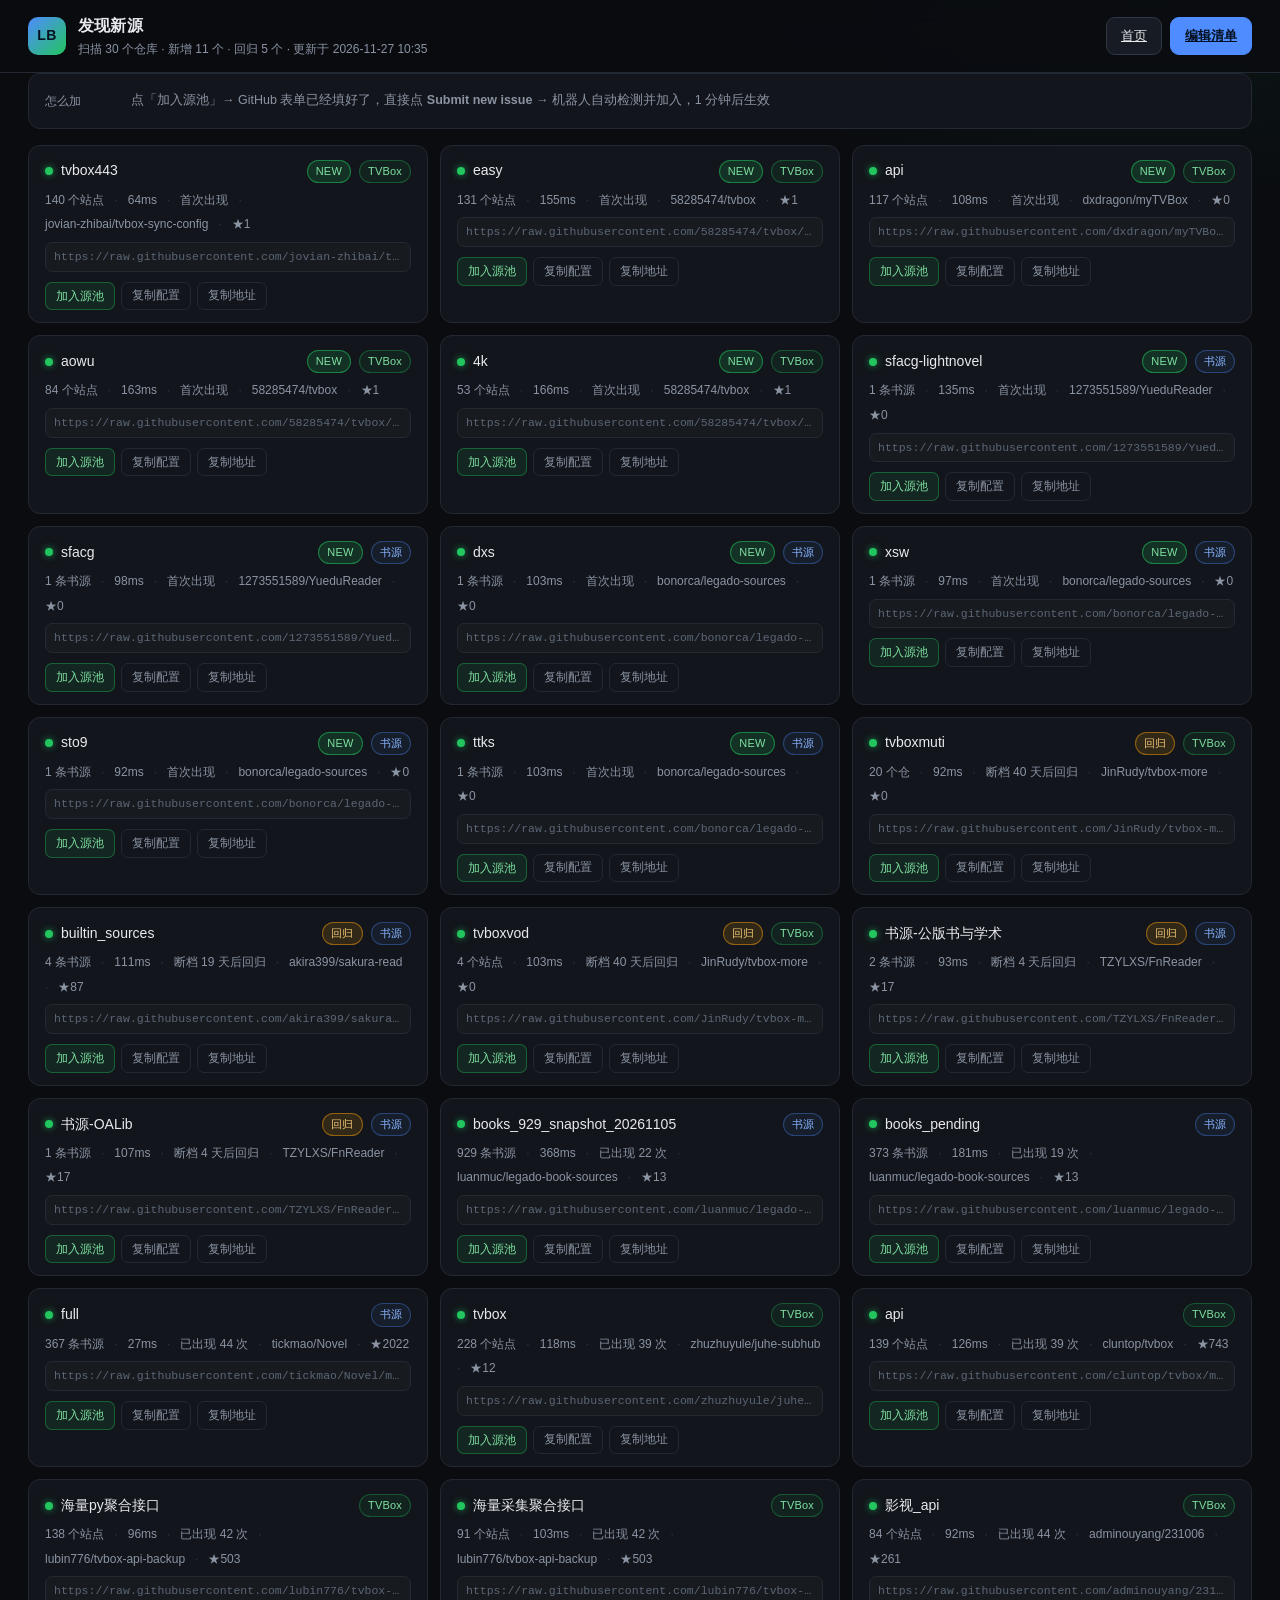
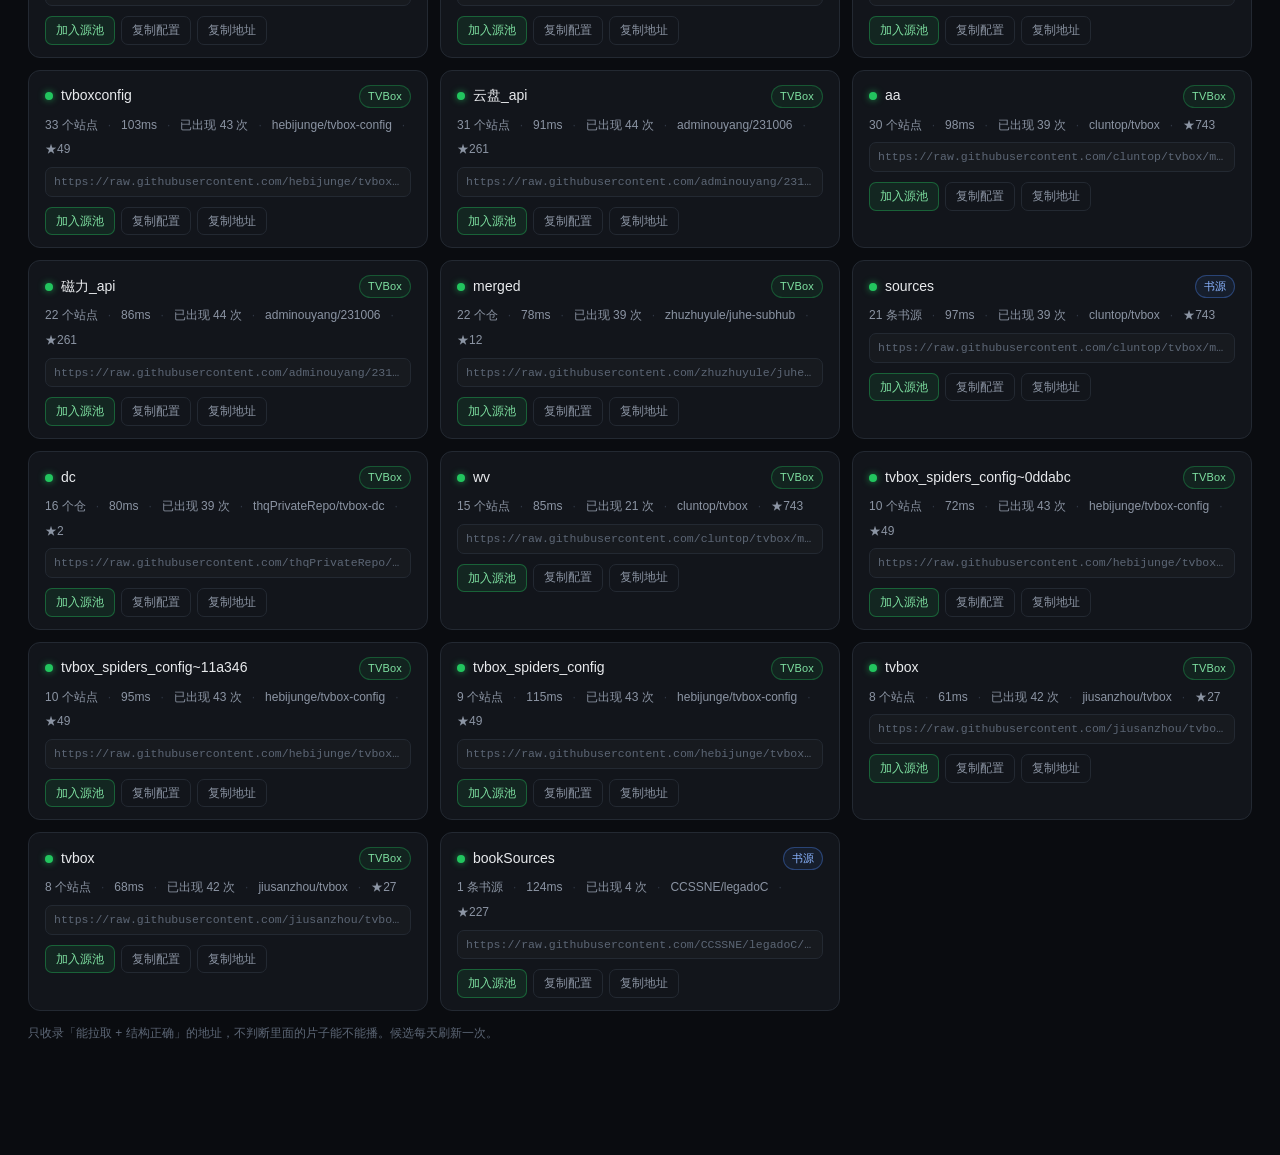
==== commit 41696a84: "chore: 更新源 2026-11-27 02:35 UTC" ====
--- a/docs/discover.html
+++ b/docs/discover.html
@@ -428,7 +428,7 @@
     <div class="logo">LB</div>
     <div class="brand-text">
       <h1>发现新源</h1>
-      <p>扫描 30 个仓库 · 新增 4 个 · 回归 6 个 · 更新于 2026-11-26 10:34</p>
+      <p>扫描 30 个仓库 · 新增 11 个 · 回归 5 个 · 更新于 2026-11-27 10:35</p>
     </div>
   </div>
   <div class="top-actions">
@@ -450,251 +450,401 @@
     <article class="card">
       <div class="card-top">
         <span class="status-dot ok"></span>
-        <h3 class="card-title">official</h3>
+        <h3 class="card-title">tvbox443</h3>
         <span class="badge new">NEW</span>
         <span class="badge tvbox">TVBox</span>
       </div>
       <div class="card-meta">
-        <span>160 个站点</span><span class="sep">·</span><span>90ms</span>
+        <span>140 个站点</span><span class="sep">·</span><span>64ms</span>
         <span class="sep">·</span><span>首次出现</span>
-        <span class="sep">·</span><span>TVboxorg/TVbox</span>
-        <span class="sep">·</span><span>★39</span>
-      </div>
-      <div class="card-url" title="https://raw.githubusercontent.com/TVboxorg/TVbox/main/dist/official.json">https://raw.githubusercontent.com/TVboxorg/TVbox/main/dist/official.json</div>
-      <div class="card-actions">
-        <a class="mini add" href="https://github.com/angelevil-code/lbox-repo/issues/new?title=%5Badd%5D+official&body=https%3A%2F%2Fraw.githubusercontent.com%2FTVboxorg%2FTVbox%2Fmain%2Fdist%2Fofficial.json%0A%0A%E7%B1%BB%E5%9E%8B%EF%BC%9Atvbox%0A%E6%9D%A5%E6%BA%90%EF%BC%9ATVboxorg%2FTVbox%0A%E5%86%85%E5%AE%B9%EF%BC%9A160+%E9%A1%B9%0A" target="_blank" rel="noopener">加入源池</a>
-        <button class="mini" data-copy='{
-  &quot;type&quot;: &quot;tvbox&quot;,
-  &quot;name&quot;: &quot;official&quot;,
-  &quot;url&quot;: &quot;https://raw.githubusercontent.com/TVboxorg/TVbox/main/dist/official.json&quot;,
-  &quot;origin&quot;: &quot;github/TVboxorg&quot;
-}'>复制配置</button>
-        <button class="mini" data-copy="https://raw.githubusercontent.com/TVboxorg/TVbox/main/dist/official.json">复制地址</button>
-      </div>
-    </article>
-    <article class="card">
-      <div class="card-top">
-        <span class="status-dot ok"></span>
-        <h3 class="card-title">db</h3>
+        <span class="sep">·</span><span>jovian-zhibai/tvbox-sync-config</span>
+        <span class="sep">·</span><span>★1</span>
+      </div>
+      <div class="card-url" title="https://raw.githubusercontent.com/jovian-zhibai/tvbox-sync-config/main/output/tvbox443.json">https://raw.githubusercontent.com/jovian-zhibai/tvbox-sync-config/main/output/tvbox443.json</div>
+      <div class="card-actions">
+        <a class="mini add" href="https://github.com/angelevil-code/lbox-repo/issues/new?title=%5Badd%5D+tvbox443&body=https%3A%2F%2Fraw.githubusercontent.com%2Fjovian-zhibai%2Ftvbox-sync-config%2Fmain%2Foutput%2Ftvbox443.json%0A%0A%E7%B1%BB%E5%9E%8B%EF%BC%9Atvbox%0A%E6%9D%A5%E6%BA%90%EF%BC%9Ajovian-zhibai%2Ftvbox-sync-config%0A%E5%86%85%E5%AE%B9%EF%BC%9A140+%E9%A1%B9%0A" target="_blank" rel="noopener">加入源池</a>
+        <button class="mini" data-copy='{
+  &quot;type&quot;: &quot;tvbox&quot;,
+  &quot;name&quot;: &quot;tvbox443&quot;,
+  &quot;url&quot;: &quot;https://raw.githubusercontent.com/jovian-zhibai/tvbox-sync-config/main/output/tvbox443.json&quot;,
+  &quot;origin&quot;: &quot;github/jovian-zhibai&quot;
+}'>复制配置</button>
+        <button class="mini" data-copy="https://raw.githubusercontent.com/jovian-zhibai/tvbox-sync-config/main/output/tvbox443.json">复制地址</button>
+      </div>
+    </article>
+    <article class="card">
+      <div class="card-top">
+        <span class="status-dot ok"></span>
+        <h3 class="card-title">easy</h3>
         <span class="badge new">NEW</span>
         <span class="badge tvbox">TVBox</span>
       </div>
       <div class="card-meta">
-        <span>50 个仓</span><span class="sep">·</span><span>104ms</span>
+        <span>131 个站点</span><span class="sep">·</span><span>155ms</span>
         <span class="sep">·</span><span>首次出现</span>
-        <span class="sep">·</span><span>yangh909/tvbox</span>
+        <span class="sep">·</span><span>58285474/tvbox</span>
         <span class="sep">·</span><span>★1</span>
       </div>
-      <div class="card-url" title="https://raw.githubusercontent.com/yangh909/tvbox/main/dist/db.json">https://raw.githubusercontent.com/yangh909/tvbox/main/dist/db.json</div>
-      <div class="card-actions">
-        <a class="mini add" href="https://github.com/angelevil-code/lbox-repo/issues/new?title=%5Badd%5D+db&body=https%3A%2F%2Fraw.githubusercontent.com%2Fyangh909%2Ftvbox%2Fmain%2Fdist%2Fdb.json%0A%0A%E7%B1%BB%E5%9E%8B%EF%BC%9Atvbox%0A%E6%9D%A5%E6%BA%90%EF%BC%9Ayangh909%2Ftvbox%0A%E5%86%85%E5%AE%B9%EF%BC%9A50+%E9%A1%B9%0A" target="_blank" rel="noopener">加入源池</a>
-        <button class="mini" data-copy='{
-  &quot;type&quot;: &quot;tvbox&quot;,
-  &quot;name&quot;: &quot;db&quot;,
-  &quot;url&quot;: &quot;https://raw.githubusercontent.com/yangh909/tvbox/main/dist/db.json&quot;,
-  &quot;origin&quot;: &quot;github/yangh909&quot;
-}'>复制配置</button>
-        <button class="mini" data-copy="https://raw.githubusercontent.com/yangh909/tvbox/main/dist/db.json">复制地址</button>
-      </div>
-    </article>
-    <article class="card">
-      <div class="card-top">
-        <span class="status-dot ok"></span>
-        <h3 class="card-title">tvbox</h3>
+      <div class="card-url" title="https://raw.githubusercontent.com/58285474/tvbox/main/output/easy.json">https://raw.githubusercontent.com/58285474/tvbox/main/output/easy.json</div>
+      <div class="card-actions">
+        <a class="mini add" href="https://github.com/angelevil-code/lbox-repo/issues/new?title=%5Badd%5D+easy&body=https%3A%2F%2Fraw.githubusercontent.com%2F58285474%2Ftvbox%2Fmain%2Foutput%2Feasy.json%0A%0A%E7%B1%BB%E5%9E%8B%EF%BC%9Atvbox%0A%E6%9D%A5%E6%BA%90%EF%BC%9A58285474%2Ftvbox%0A%E5%86%85%E5%AE%B9%EF%BC%9A131+%E9%A1%B9%0A" target="_blank" rel="noopener">加入源池</a>
+        <button class="mini" data-copy='{
+  &quot;type&quot;: &quot;tvbox&quot;,
+  &quot;name&quot;: &quot;easy&quot;,
+  &quot;url&quot;: &quot;https://raw.githubusercontent.com/58285474/tvbox/main/output/easy.json&quot;,
+  &quot;origin&quot;: &quot;github/58285474&quot;
+}'>复制配置</button>
+        <button class="mini" data-copy="https://raw.githubusercontent.com/58285474/tvbox/main/output/easy.json">复制地址</button>
+      </div>
+    </article>
+    <article class="card">
+      <div class="card-top">
+        <span class="status-dot ok"></span>
+        <h3 class="card-title">api</h3>
         <span class="badge new">NEW</span>
         <span class="badge tvbox">TVBox</span>
       </div>
       <div class="card-meta">
-        <span>21 个仓</span><span class="sep">·</span><span>58ms</span>
+        <span>117 个站点</span><span class="sep">·</span><span>108ms</span>
         <span class="sep">·</span><span>首次出现</span>
-        <span class="sep">·</span><span>TVboxorg/TVbox</span>
-        <span class="sep">·</span><span>★39</span>
-      </div>
-      <div class="card-url" title="https://raw.githubusercontent.com/TVboxorg/TVbox/main/dist/tvbox.json">https://raw.githubusercontent.com/TVboxorg/TVbox/main/dist/tvbox.json</div>
-      <div class="card-actions">
-        <a class="mini add" href="https://github.com/angelevil-code/lbox-repo/issues/new?title=%5Badd%5D+tvbox&body=https%3A%2F%2Fraw.githubusercontent.com%2FTVboxorg%2FTVbox%2Fmain%2Fdist%2Ftvbox.json%0A%0A%E7%B1%BB%E5%9E%8B%EF%BC%9Atvbox%0A%E6%9D%A5%E6%BA%90%EF%BC%9ATVboxorg%2FTVbox%0A%E5%86%85%E5%AE%B9%EF%BC%9A21+%E9%A1%B9%0A" target="_blank" rel="noopener">加入源池</a>
-        <button class="mini" data-copy='{
-  &quot;type&quot;: &quot;tvbox&quot;,
-  &quot;name&quot;: &quot;tvbox&quot;,
-  &quot;url&quot;: &quot;https://raw.githubusercontent.com/TVboxorg/TVbox/main/dist/tvbox.json&quot;,
-  &quot;origin&quot;: &quot;github/TVboxorg&quot;
-}'>复制配置</button>
-        <button class="mini" data-copy="https://raw.githubusercontent.com/TVboxorg/TVbox/main/dist/tvbox.json">复制地址</button>
-      </div>
-    </article>
-    <article class="card">
-      <div class="card-top">
-        <span class="status-dot ok"></span>
-        <h3 class="card-title">ycyshuwu</h3>
+        <span class="sep">·</span><span>dxdragon/myTVBox</span>
+        <span class="sep">·</span><span>★0</span>
+      </div>
+      <div class="card-url" title="https://raw.githubusercontent.com/dxdragon/myTVBox/main/api.json">https://raw.githubusercontent.com/dxdragon/myTVBox/main/api.json</div>
+      <div class="card-actions">
+        <a class="mini add" href="https://github.com/angelevil-code/lbox-repo/issues/new?title=%5Badd%5D+api&body=https%3A%2F%2Fraw.githubusercontent.com%2Fdxdragon%2FmyTVBox%2Fmain%2Fapi.json%0A%0A%E7%B1%BB%E5%9E%8B%EF%BC%9Atvbox%0A%E6%9D%A5%E6%BA%90%EF%BC%9Adxdragon%2FmyTVBox%0A%E5%86%85%E5%AE%B9%EF%BC%9A117+%E9%A1%B9%0A" target="_blank" rel="noopener">加入源池</a>
+        <button class="mini" data-copy='{
+  &quot;type&quot;: &quot;tvbox&quot;,
+  &quot;name&quot;: &quot;api&quot;,
+  &quot;url&quot;: &quot;https://raw.githubusercontent.com/dxdragon/myTVBox/main/api.json&quot;,
+  &quot;origin&quot;: &quot;github/dxdragon&quot;
+}'>复制配置</button>
+        <button class="mini" data-copy="https://raw.githubusercontent.com/dxdragon/myTVBox/main/api.json">复制地址</button>
+      </div>
+    </article>
+    <article class="card">
+      <div class="card-top">
+        <span class="status-dot ok"></span>
+        <h3 class="card-title">aowu</h3>
+        <span class="badge new">NEW</span>
+        <span class="badge tvbox">TVBox</span>
+      </div>
+      <div class="card-meta">
+        <span>84 个站点</span><span class="sep">·</span><span>163ms</span>
+        <span class="sep">·</span><span>首次出现</span>
+        <span class="sep">·</span><span>58285474/tvbox</span>
+        <span class="sep">·</span><span>★1</span>
+      </div>
+      <div class="card-url" title="https://raw.githubusercontent.com/58285474/tvbox/main/output/aowu.json">https://raw.githubusercontent.com/58285474/tvbox/main/output/aowu.json</div>
+      <div class="card-actions">
+        <a class="mini add" href="https://github.com/angelevil-code/lbox-repo/issues/new?title=%5Badd%5D+aowu&body=https%3A%2F%2Fraw.githubusercontent.com%2F58285474%2Ftvbox%2Fmain%2Foutput%2Faowu.json%0A%0A%E7%B1%BB%E5%9E%8B%EF%BC%9Atvbox%0A%E6%9D%A5%E6%BA%90%EF%BC%9A58285474%2Ftvbox%0A%E5%86%85%E5%AE%B9%EF%BC%9A84+%E9%A1%B9%0A" target="_blank" rel="noopener">加入源池</a>
+        <button class="mini" data-copy='{
+  &quot;type&quot;: &quot;tvbox&quot;,
+  &quot;name&quot;: &quot;aowu&quot;,
+  &quot;url&quot;: &quot;https://raw.githubusercontent.com/58285474/tvbox/main/output/aowu.json&quot;,
+  &quot;origin&quot;: &quot;github/58285474&quot;
+}'>复制配置</button>
+        <button class="mini" data-copy="https://raw.githubusercontent.com/58285474/tvbox/main/output/aowu.json">复制地址</button>
+      </div>
+    </article>
+    <article class="card">
+      <div class="card-top">
+        <span class="status-dot ok"></span>
+        <h3 class="card-title">4k</h3>
+        <span class="badge new">NEW</span>
+        <span class="badge tvbox">TVBox</span>
+      </div>
+      <div class="card-meta">
+        <span>53 个站点</span><span class="sep">·</span><span>166ms</span>
+        <span class="sep">·</span><span>首次出现</span>
+        <span class="sep">·</span><span>58285474/tvbox</span>
+        <span class="sep">·</span><span>★1</span>
+      </div>
+      <div class="card-url" title="https://raw.githubusercontent.com/58285474/tvbox/main/output/4k.json">https://raw.githubusercontent.com/58285474/tvbox/main/output/4k.json</div>
+      <div class="card-actions">
+        <a class="mini add" href="https://github.com/angelevil-code/lbox-repo/issues/new?title=%5Badd%5D+4k&body=https%3A%2F%2Fraw.githubusercontent.com%2F58285474%2Ftvbox%2Fmain%2Foutput%2F4k.json%0A%0A%E7%B1%BB%E5%9E%8B%EF%BC%9Atvbox%0A%E6%9D%A5%E6%BA%90%EF%BC%9A58285474%2Ftvbox%0A%E5%86%85%E5%AE%B9%EF%BC%9A53+%E9%A1%B9%0A" target="_blank" rel="noopener">加入源池</a>
+        <button class="mini" data-copy='{
+  &quot;type&quot;: &quot;tvbox&quot;,
+  &quot;name&quot;: &quot;4k&quot;,
+  &quot;url&quot;: &quot;https://raw.githubusercontent.com/58285474/tvbox/main/output/4k.json&quot;,
+  &quot;origin&quot;: &quot;github/58285474&quot;
+}'>复制配置</button>
+        <button class="mini" data-copy="https://raw.githubusercontent.com/58285474/tvbox/main/output/4k.json">复制地址</button>
+      </div>
+    </article>
+    <article class="card">
+      <div class="card-top">
+        <span class="status-dot ok"></span>
+        <h3 class="card-title">sfacg-lightnovel</h3>
         <span class="badge new">NEW</span>
         <span class="badge book">书源</span>
       </div>
       <div class="card-meta">
-        <span>1 条书源</span><span class="sep">·</span><span>86ms</span>
+        <span>1 条书源</span><span class="sep">·</span><span>135ms</span>
         <span class="sep">·</span><span>首次出现</span>
-        <span class="sep">·</span><span>chenkk388-sys/ycyshuwu-book-source</span>
+        <span class="sep">·</span><span>1273551589/YueduReader</span>
         <span class="sep">·</span><span>★0</span>
       </div>
-      <div class="card-url" title="https://raw.githubusercontent.com/chenkk388-sys/ycyshuwu-book-source/main/ycyshuwu.json">https://raw.githubusercontent.com/chenkk388-sys/ycyshuwu-book-source/main/ycyshuwu.json</div>
-      <div class="card-actions">
-        <a class="mini add" href="https://github.com/angelevil-code/lbox-repo/issues/new?title=%5Badd%5D+ycyshuwu&body=https%3A%2F%2Fraw.githubusercontent.com%2Fchenkk388-sys%2Fycyshuwu-book-source%2Fmain%2Fycyshuwu.json%0A%0A%E7%B1%BB%E5%9E%8B%EF%BC%9Abook%0A%E6%9D%A5%E6%BA%90%EF%BC%9Achenkk388-sys%2Fycyshuwu-book-source%0A%E5%86%85%E5%AE%B9%EF%BC%9A1+%E9%A1%B9%0A" target="_blank" rel="noopener">加入源池</a>
+      <div class="card-url" title="https://raw.githubusercontent.com/1273551589/YueduReader/main/sources/sfacg-lightnovel.json">https://raw.githubusercontent.com/1273551589/YueduReader/main/sources/sfacg-lightnovel.json</div>
+      <div class="card-actions">
+        <a class="mini add" href="https://github.com/angelevil-code/lbox-repo/issues/new?title=%5Badd%5D+sfacg-lightnovel&body=https%3A%2F%2Fraw.githubusercontent.com%2F1273551589%2FYueduReader%2Fmain%2Fsources%2Fsfacg-lightnovel.json%0A%0A%E7%B1%BB%E5%9E%8B%EF%BC%9Abook%0A%E6%9D%A5%E6%BA%90%EF%BC%9A1273551589%2FYueduReader%0A%E5%86%85%E5%AE%B9%EF%BC%9A1+%E9%A1%B9%0A" target="_blank" rel="noopener">加入源池</a>
         <button class="mini" data-copy='{
   &quot;type&quot;: &quot;book&quot;,
-  &quot;name&quot;: &quot;ycyshuwu&quot;,
-  &quot;url&quot;: &quot;https://raw.githubusercontent.com/chenkk388-sys/ycyshuwu-book-source/main/ycyshuwu.json&quot;,
-  &quot;origin&quot;: &quot;github/chenkk388-sys&quot;
-}'>复制配置</button>
-        <button class="mini" data-copy="https://raw.githubusercontent.com/chenkk388-sys/ycyshuwu-book-source/main/ycyshuwu.json">复制地址</button>
-      </div>
-    </article>
-    <article class="card">
-      <div class="card-top">
-        <span class="status-dot ok"></span>
-        <h3 class="card-title">t2</h3>
+  &quot;name&quot;: &quot;sfacg-lightnovel&quot;,
+  &quot;url&quot;: &quot;https://raw.githubusercontent.com/1273551589/YueduReader/main/sources/sfacg-lightnovel.json&quot;,
+  &quot;origin&quot;: &quot;github/1273551589&quot;
+}'>复制配置</button>
+        <button class="mini" data-copy="https://raw.githubusercontent.com/1273551589/YueduReader/main/sources/sfacg-lightnovel.json">复制地址</button>
+      </div>
+    </article>
+    <article class="card">
+      <div class="card-top">
+        <span class="status-dot ok"></span>
+        <h3 class="card-title">sfacg</h3>
+        <span class="badge new">NEW</span>
+        <span class="badge book">书源</span>
+      </div>
+      <div class="card-meta">
+        <span>1 条书源</span><span class="sep">·</span><span>98ms</span>
+        <span class="sep">·</span><span>首次出现</span>
+        <span class="sep">·</span><span>1273551589/YueduReader</span>
+        <span class="sep">·</span><span>★0</span>
+      </div>
+      <div class="card-url" title="https://raw.githubusercontent.com/1273551589/YueduReader/main/mods/light-novel-sources/sources/sfacg.json">https://raw.githubusercontent.com/1273551589/YueduReader/main/mods/light-novel-sources/sources/sfacg.json</div>
+      <div class="card-actions">
+        <a class="mini add" href="https://github.com/angelevil-code/lbox-repo/issues/new?title=%5Badd%5D+sfacg&body=https%3A%2F%2Fraw.githubusercontent.com%2F1273551589%2FYueduReader%2Fmain%2Fmods%2Flight-novel-sources%2Fsources%2Fsfacg.json%0A%0A%E7%B1%BB%E5%9E%8B%EF%BC%9Abook%0A%E6%9D%A5%E6%BA%90%EF%BC%9A1273551589%2FYueduReader%0A%E5%86%85%E5%AE%B9%EF%BC%9A1+%E9%A1%B9%0A" target="_blank" rel="noopener">加入源池</a>
+        <button class="mini" data-copy='{
+  &quot;type&quot;: &quot;book&quot;,
+  &quot;name&quot;: &quot;sfacg&quot;,
+  &quot;url&quot;: &quot;https://raw.githubusercontent.com/1273551589/YueduReader/main/mods/light-novel-sources/sources/sfacg.json&quot;,
+  &quot;origin&quot;: &quot;github/1273551589&quot;
+}'>复制配置</button>
+        <button class="mini" data-copy="https://raw.githubusercontent.com/1273551589/YueduReader/main/mods/light-novel-sources/sources/sfacg.json">复制地址</button>
+      </div>
+    </article>
+    <article class="card">
+      <div class="card-top">
+        <span class="status-dot ok"></span>
+        <h3 class="card-title">dxs</h3>
+        <span class="badge new">NEW</span>
+        <span class="badge book">书源</span>
+      </div>
+      <div class="card-meta">
+        <span>1 条书源</span><span class="sep">·</span><span>103ms</span>
+        <span class="sep">·</span><span>首次出现</span>
+        <span class="sep">·</span><span>bonorca/legado-sources</span>
+        <span class="sep">·</span><span>★0</span>
+      </div>
+      <div class="card-url" title="https://raw.githubusercontent.com/bonorca/legado-sources/main/sources/dxs.json">https://raw.githubusercontent.com/bonorca/legado-sources/main/sources/dxs.json</div>
+      <div class="card-actions">
+        <a class="mini add" href="https://github.com/angelevil-code/lbox-repo/issues/new?title=%5Badd%5D+dxs&body=https%3A%2F%2Fraw.githubusercontent.com%2Fbonorca%2Flegado-sources%2Fmain%2Fsources%2Fdxs.json%0A%0A%E7%B1%BB%E5%9E%8B%EF%BC%9Abook%0A%E6%9D%A5%E6%BA%90%EF%BC%9Abonorca%2Flegado-sources%0A%E5%86%85%E5%AE%B9%EF%BC%9A1+%E9%A1%B9%0A" target="_blank" rel="noopener">加入源池</a>
+        <button class="mini" data-copy='{
+  &quot;type&quot;: &quot;book&quot;,
+  &quot;name&quot;: &quot;dxs&quot;,
+  &quot;url&quot;: &quot;https://raw.githubusercontent.com/bonorca/legado-sources/main/sources/dxs.json&quot;,
+  &quot;origin&quot;: &quot;github/bonorca&quot;
+}'>复制配置</button>
+        <button class="mini" data-copy="https://raw.githubusercontent.com/bonorca/legado-sources/main/sources/dxs.json">复制地址</button>
+      </div>
+    </article>
+    <article class="card">
+      <div class="card-top">
+        <span class="status-dot ok"></span>
+        <h3 class="card-title">xsw</h3>
+        <span class="badge new">NEW</span>
+        <span class="badge book">书源</span>
+      </div>
+      <div class="card-meta">
+        <span>1 条书源</span><span class="sep">·</span><span>97ms</span>
+        <span class="sep">·</span><span>首次出现</span>
+        <span class="sep">·</span><span>bonorca/legado-sources</span>
+        <span class="sep">·</span><span>★0</span>
+      </div>
+      <div class="card-url" title="https://raw.githubusercontent.com/bonorca/legado-sources/main/sources/xsw.json">https://raw.githubusercontent.com/bonorca/legado-sources/main/sources/xsw.json</div>
+      <div class="card-actions">
+        <a class="mini add" href="https://github.com/angelevil-code/lbox-repo/issues/new?title=%5Badd%5D+xsw&body=https%3A%2F%2Fraw.githubusercontent.com%2Fbonorca%2Flegado-sources%2Fmain%2Fsources%2Fxsw.json%0A%0A%E7%B1%BB%E5%9E%8B%EF%BC%9Abook%0A%E6%9D%A5%E6%BA%90%EF%BC%9Abonorca%2Flegado-sources%0A%E5%86%85%E5%AE%B9%EF%BC%9A1+%E9%A1%B9%0A" target="_blank" rel="noopener">加入源池</a>
+        <button class="mini" data-copy='{
+  &quot;type&quot;: &quot;book&quot;,
+  &quot;name&quot;: &quot;xsw&quot;,
+  &quot;url&quot;: &quot;https://raw.githubusercontent.com/bonorca/legado-sources/main/sources/xsw.json&quot;,
+  &quot;origin&quot;: &quot;github/bonorca&quot;
+}'>复制配置</button>
+        <button class="mini" data-copy="https://raw.githubusercontent.com/bonorca/legado-sources/main/sources/xsw.json">复制地址</button>
+      </div>
+    </article>
+    <article class="card">
+      <div class="card-top">
+        <span class="status-dot ok"></span>
+        <h3 class="card-title">sto9</h3>
+        <span class="badge new">NEW</span>
+        <span class="badge book">书源</span>
+      </div>
+      <div class="card-meta">
+        <span>1 条书源</span><span class="sep">·</span><span>92ms</span>
+        <span class="sep">·</span><span>首次出现</span>
+        <span class="sep">·</span><span>bonorca/legado-sources</span>
+        <span class="sep">·</span><span>★0</span>
+      </div>
+      <div class="card-url" title="https://raw.githubusercontent.com/bonorca/legado-sources/main/sources/sto9.json">https://raw.githubusercontent.com/bonorca/legado-sources/main/sources/sto9.json</div>
+      <div class="card-actions">
+        <a class="mini add" href="https://github.com/angelevil-code/lbox-repo/issues/new?title=%5Badd%5D+sto9&body=https%3A%2F%2Fraw.githubusercontent.com%2Fbonorca%2Flegado-sources%2Fmain%2Fsources%2Fsto9.json%0A%0A%E7%B1%BB%E5%9E%8B%EF%BC%9Abook%0A%E6%9D%A5%E6%BA%90%EF%BC%9Abonorca%2Flegado-sources%0A%E5%86%85%E5%AE%B9%EF%BC%9A1+%E9%A1%B9%0A" target="_blank" rel="noopener">加入源池</a>
+        <button class="mini" data-copy='{
+  &quot;type&quot;: &quot;book&quot;,
+  &quot;name&quot;: &quot;sto9&quot;,
+  &quot;url&quot;: &quot;https://raw.githubusercontent.com/bonorca/legado-sources/main/sources/sto9.json&quot;,
+  &quot;origin&quot;: &quot;github/bonorca&quot;
+}'>复制配置</button>
+        <button class="mini" data-copy="https://raw.githubusercontent.com/bonorca/legado-sources/main/sources/sto9.json">复制地址</button>
+      </div>
+    </article>
+    <article class="card">
+      <div class="card-top">
+        <span class="status-dot ok"></span>
+        <h3 class="card-title">ttks</h3>
+        <span class="badge new">NEW</span>
+        <span class="badge book">书源</span>
+      </div>
+      <div class="card-meta">
+        <span>1 条书源</span><span class="sep">·</span><span>103ms</span>
+        <span class="sep">·</span><span>首次出现</span>
+        <span class="sep">·</span><span>bonorca/legado-sources</span>
+        <span class="sep">·</span><span>★0</span>
+      </div>
+      <div class="card-url" title="https://raw.githubusercontent.com/bonorca/legado-sources/main/sources/ttks.json">https://raw.githubusercontent.com/bonorca/legado-sources/main/sources/ttks.json</div>
+      <div class="card-actions">
+        <a class="mini add" href="https://github.com/angelevil-code/lbox-repo/issues/new?title=%5Badd%5D+ttks&body=https%3A%2F%2Fraw.githubusercontent.com%2Fbonorca%2Flegado-sources%2Fmain%2Fsources%2Fttks.json%0A%0A%E7%B1%BB%E5%9E%8B%EF%BC%9Abook%0A%E6%9D%A5%E6%BA%90%EF%BC%9Abonorca%2Flegado-sources%0A%E5%86%85%E5%AE%B9%EF%BC%9A1+%E9%A1%B9%0A" target="_blank" rel="noopener">加入源池</a>
+        <button class="mini" data-copy='{
+  &quot;type&quot;: &quot;book&quot;,
+  &quot;name&quot;: &quot;ttks&quot;,
+  &quot;url&quot;: &quot;https://raw.githubusercontent.com/bonorca/legado-sources/main/sources/ttks.json&quot;,
+  &quot;origin&quot;: &quot;github/bonorca&quot;
+}'>复制配置</button>
+        <button class="mini" data-copy="https://raw.githubusercontent.com/bonorca/legado-sources/main/sources/ttks.json">复制地址</button>
+      </div>
+    </article>
+    <article class="card">
+      <div class="card-top">
+        <span class="status-dot ok"></span>
+        <h3 class="card-title">tvboxmuti</h3>
         <span class="badge reborn">回归</span>
         <span class="badge tvbox">TVBox</span>
       </div>
       <div class="card-meta">
-        <span>1056 个站点</span><span class="sep">·</span><span>111ms</span>
+        <span>20 个仓</span><span class="sep">·</span><span>92ms</span>
+        <span class="sep">·</span><span>断档 40 天后回归</span>
+        <span class="sep">·</span><span>JinRudy/tvbox-more</span>
+        <span class="sep">·</span><span>★0</span>
+      </div>
+      <div class="card-url" title="https://raw.githubusercontent.com/JinRudy/tvbox-more/main/tvboxmuti.json">https://raw.githubusercontent.com/JinRudy/tvbox-more/main/tvboxmuti.json</div>
+      <div class="card-actions">
+        <a class="mini add" href="https://github.com/angelevil-code/lbox-repo/issues/new?title=%5Badd%5D+tvboxmuti&body=https%3A%2F%2Fraw.githubusercontent.com%2FJinRudy%2Ftvbox-more%2Fmain%2Ftvboxmuti.json%0A%0A%E7%B1%BB%E5%9E%8B%EF%BC%9Atvbox%0A%E6%9D%A5%E6%BA%90%EF%BC%9AJinRudy%2Ftvbox-more%0A%E5%86%85%E5%AE%B9%EF%BC%9A20+%E9%A1%B9%0A" target="_blank" rel="noopener">加入源池</a>
+        <button class="mini" data-copy='{
+  &quot;type&quot;: &quot;tvbox&quot;,
+  &quot;name&quot;: &quot;tvboxmuti&quot;,
+  &quot;url&quot;: &quot;https://raw.githubusercontent.com/JinRudy/tvbox-more/main/tvboxmuti.json&quot;,
+  &quot;origin&quot;: &quot;github/JinRudy&quot;
+}'>复制配置</button>
+        <button class="mini" data-copy="https://raw.githubusercontent.com/JinRudy/tvbox-more/main/tvboxmuti.json">复制地址</button>
+      </div>
+    </article>
+    <article class="card">
+      <div class="card-top">
+        <span class="status-dot ok"></span>
+        <h3 class="card-title">builtin_sources</h3>
+        <span class="badge reborn">回归</span>
+        <span class="badge book">书源</span>
+      </div>
+      <div class="card-meta">
+        <span>4 条书源</span><span class="sep">·</span><span>111ms</span>
+        <span class="sep">·</span><span>断档 19 天后回归</span>
+        <span class="sep">·</span><span>akira399/sakura-read</span>
+        <span class="sep">·</span><span>★87</span>
+      </div>
+      <div class="card-url" title="https://raw.githubusercontent.com/akira399/sakura-read/main/assets/sources/builtin_sources.json">https://raw.githubusercontent.com/akira399/sakura-read/main/assets/sources/builtin_sources.json</div>
+      <div class="card-actions">
+        <a class="mini add" href="https://github.com/angelevil-code/lbox-repo/issues/new?title=%5Badd%5D+builtin_sources&body=https%3A%2F%2Fraw.githubusercontent.com%2Fakira399%2Fsakura-read%2Fmain%2Fassets%2Fsources%2Fbuiltin_sources.json%0A%0A%E7%B1%BB%E5%9E%8B%EF%BC%9Abook%0A%E6%9D%A5%E6%BA%90%EF%BC%9Aakira399%2Fsakura-read%0A%E5%86%85%E5%AE%B9%EF%BC%9A4+%E9%A1%B9%0A" target="_blank" rel="noopener">加入源池</a>
+        <button class="mini" data-copy='{
+  &quot;type&quot;: &quot;book&quot;,
+  &quot;name&quot;: &quot;builtin_sources&quot;,
+  &quot;url&quot;: &quot;https://raw.githubusercontent.com/akira399/sakura-read/main/assets/sources/builtin_sources.json&quot;,
+  &quot;origin&quot;: &quot;github/akira399&quot;
+}'>复制配置</button>
+        <button class="mini" data-copy="https://raw.githubusercontent.com/akira399/sakura-read/main/assets/sources/builtin_sources.json">复制地址</button>
+      </div>
+    </article>
+    <article class="card">
+      <div class="card-top">
+        <span class="status-dot ok"></span>
+        <h3 class="card-title">tvboxvod</h3>
+        <span class="badge reborn">回归</span>
+        <span class="badge tvbox">TVBox</span>
+      </div>
+      <div class="card-meta">
+        <span>4 个站点</span><span class="sep">·</span><span>103ms</span>
+        <span class="sep">·</span><span>断档 40 天后回归</span>
+        <span class="sep">·</span><span>JinRudy/tvbox-more</span>
+        <span class="sep">·</span><span>★0</span>
+      </div>
+      <div class="card-url" title="https://raw.githubusercontent.com/JinRudy/tvbox-more/main/tvboxvod.json">https://raw.githubusercontent.com/JinRudy/tvbox-more/main/tvboxvod.json</div>
+      <div class="card-actions">
+        <a class="mini add" href="https://github.com/angelevil-code/lbox-repo/issues/new?title=%5Badd%5D+tvboxvod&body=https%3A%2F%2Fraw.githubusercontent.com%2FJinRudy%2Ftvbox-more%2Fmain%2Ftvboxvod.json%0A%0A%E7%B1%BB%E5%9E%8B%EF%BC%9Atvbox%0A%E6%9D%A5%E6%BA%90%EF%BC%9AJinRudy%2Ftvbox-more%0A%E5%86%85%E5%AE%B9%EF%BC%9A4+%E9%A1%B9%0A" target="_blank" rel="noopener">加入源池</a>
+        <button class="mini" data-copy='{
+  &quot;type&quot;: &quot;tvbox&quot;,
+  &quot;name&quot;: &quot;tvboxvod&quot;,
+  &quot;url&quot;: &quot;https://raw.githubusercontent.com/JinRudy/tvbox-more/main/tvboxvod.json&quot;,
+  &quot;origin&quot;: &quot;github/JinRudy&quot;
+}'>复制配置</button>
+        <button class="mini" data-copy="https://raw.githubusercontent.com/JinRudy/tvbox-more/main/tvboxvod.json">复制地址</button>
+      </div>
+    </article>
+    <article class="card">
+      <div class="card-top">
+        <span class="status-dot ok"></span>
+        <h3 class="card-title">书源-公版书与学术</h3>
+        <span class="badge reborn">回归</span>
+        <span class="badge book">书源</span>
+      </div>
+      <div class="card-meta">
+        <span>2 条书源</span><span class="sep">·</span><span>93ms</span>
         <span class="sep">·</span><span>断档 4 天后回归</span>
-        <span class="sep">·</span><span>lkm888/tvyuan</span>
-        <span class="sep">·</span><span>★2</span>
-      </div>
-      <div class="card-url" title="https://raw.githubusercontent.com/lkm888/tvyuan/master/t2.json">https://raw.githubusercontent.com/lkm888/tvyuan/master/t2.json</div>
-      <div class="card-actions">
-        <a class="mini add" href="https://github.com/angelevil-code/lbox-repo/issues/new?title=%5Badd%5D+t2&body=https%3A%2F%2Fraw.githubusercontent.com%2Flkm888%2Ftvyuan%2Fmaster%2Ft2.json%0A%0A%E7%B1%BB%E5%9E%8B%EF%BC%9Atvbox%0A%E6%9D%A5%E6%BA%90%EF%BC%9Alkm888%2Ftvyuan%0A%E5%86%85%E5%AE%B9%EF%BC%9A1056+%E9%A1%B9%0A" target="_blank" rel="noopener">加入源池</a>
-        <button class="mini" data-copy='{
-  &quot;type&quot;: &quot;tvbox&quot;,
-  &quot;name&quot;: &quot;t2&quot;,
-  &quot;url&quot;: &quot;https://raw.githubusercontent.com/lkm888/tvyuan/master/t2.json&quot;,
-  &quot;origin&quot;: &quot;github/lkm888&quot;
-}'>复制配置</button>
-        <button class="mini" data-copy="https://raw.githubusercontent.com/lkm888/tvyuan/master/t2.json">复制地址</button>
-      </div>
-    </article>
-    <article class="card">
-      <div class="card-top">
-        <span class="status-dot ok"></span>
-        <h3 class="card-title">index</h3>
+        <span class="sep">·</span><span>TZYLXS/FnReader</span>
+        <span class="sep">·</span><span>★17</span>
+      </div>
+      <div class="card-url" title="https://raw.githubusercontent.com/TZYLXS/FnReader/main/dist/%E4%B9%A6%E6%BA%90-%E5%85%AC%E7%89%88%E4%B9%A6%E4%B8%8E%E5%AD%A6%E6%9C%AF.json">https://raw.githubusercontent.com/TZYLXS/FnReader/main/dist/%E4%B9%A6%E6%BA%90-%E5%85%AC%E7%89%88%E4%B9%A6%E4%B8%8E%E5%AD%A6%E6%9C%AF.json</div>
+      <div class="card-actions">
+        <a class="mini add" href="https://github.com/angelevil-code/lbox-repo/issues/new?title=%5Badd%5D+%E4%B9%A6%E6%BA%90-%E5%85%AC%E7%89%88%E4%B9%A6%E4%B8%8E%E5%AD%A6%E6%9C%AF&body=https%3A%2F%2Fraw.githubusercontent.com%2FTZYLXS%2FFnReader%2Fmain%2Fdist%2F%25E4%25B9%25A6%25E6%25BA%2590-%25E5%2585%25AC%25E7%2589%2588%25E4%25B9%25A6%25E4%25B8%258E%25E5%25AD%25A6%25E6%259C%25AF.json%0A%0A%E7%B1%BB%E5%9E%8B%EF%BC%9Abook%0A%E6%9D%A5%E6%BA%90%EF%BC%9ATZYLXS%2FFnReader%0A%E5%86%85%E5%AE%B9%EF%BC%9A2+%E9%A1%B9%0A" target="_blank" rel="noopener">加入源池</a>
+        <button class="mini" data-copy='{
+  &quot;type&quot;: &quot;book&quot;,
+  &quot;name&quot;: &quot;书源-公版书与学术&quot;,
+  &quot;url&quot;: &quot;https://raw.githubusercontent.com/TZYLXS/FnReader/main/dist/%E4%B9%A6%E6%BA%90-%E5%85%AC%E7%89%88%E4%B9%A6%E4%B8%8E%E5%AD%A6%E6%9C%AF.json&quot;,
+  &quot;origin&quot;: &quot;github/TZYLXS&quot;
+}'>复制配置</button>
+        <button class="mini" data-copy="https://raw.githubusercontent.com/TZYLXS/FnReader/main/dist/%E4%B9%A6%E6%BA%90-%E5%85%AC%E7%89%88%E4%B9%A6%E4%B8%8E%E5%AD%A6%E6%9C%AF.json">复制地址</button>
+      </div>
+    </article>
+    <article class="card">
+      <div class="card-top">
+        <span class="status-dot ok"></span>
+        <h3 class="card-title">书源-OALib</h3>
         <span class="badge reborn">回归</span>
-        <span class="badge tvbox">TVBox</span>
-      </div>
-      <div class="card-meta">
-        <span>37 个站点</span><span class="sep">·</span><span>77ms</span>
-        <span class="sep">·</span><span>断档 11 天后回归</span>
-        <span class="sep">·</span><span>skyyaman/tvbox</span>
-        <span class="sep">·</span><span>★7</span>
-      </div>
-      <div class="card-url" title="https://raw.githubusercontent.com/skyyaman/tvbox/main/index.json">https://raw.githubusercontent.com/skyyaman/tvbox/main/index.json</div>
-      <div class="card-actions">
-        <a class="mini add" href="https://github.com/angelevil-code/lbox-repo/issues/new?title=%5Badd%5D+index&body=https%3A%2F%2Fraw.githubusercontent.com%2Fskyyaman%2Ftvbox%2Fmain%2Findex.json%0A%0A%E7%B1%BB%E5%9E%8B%EF%BC%9Atvbox%0A%E6%9D%A5%E6%BA%90%EF%BC%9Askyyaman%2Ftvbox%0A%E5%86%85%E5%AE%B9%EF%BC%9A37+%E9%A1%B9%0A" target="_blank" rel="noopener">加入源池</a>
-        <button class="mini" data-copy='{
-  &quot;type&quot;: &quot;tvbox&quot;,
-  &quot;name&quot;: &quot;index&quot;,
-  &quot;url&quot;: &quot;https://raw.githubusercontent.com/skyyaman/tvbox/main/index.json&quot;,
-  &quot;origin&quot;: &quot;github/skyyaman&quot;
-}'>复制配置</button>
-        <button class="mini" data-copy="https://raw.githubusercontent.com/skyyaman/tvbox/main/index.json">复制地址</button>
-      </div>
-    </article>
-    <article class="card">
-      <div class="card-top">
-        <span class="status-dot ok"></span>
-        <h3 class="card-title">temp</h3>
-        <span class="badge reborn">回归</span>
-        <span class="badge tvbox">TVBox</span>
-      </div>
-      <div class="card-meta">
-        <span>10 个站点</span><span class="sep">·</span><span>88ms</span>
-        <span class="sep">·</span><span>断档 11 天后回归</span>
-        <span class="sep">·</span><span>skyyaman/tvbox</span>
-        <span class="sep">·</span><span>★7</span>
-      </div>
-      <div class="card-url" title="https://raw.githubusercontent.com/skyyaman/tvbox/main/temp.json">https://raw.githubusercontent.com/skyyaman/tvbox/main/temp.json</div>
-      <div class="card-actions">
-        <a class="mini add" href="https://github.com/angelevil-code/lbox-repo/issues/new?title=%5Badd%5D+temp&body=https%3A%2F%2Fraw.githubusercontent.com%2Fskyyaman%2Ftvbox%2Fmain%2Ftemp.json%0A%0A%E7%B1%BB%E5%9E%8B%EF%BC%9Atvbox%0A%E6%9D%A5%E6%BA%90%EF%BC%9Askyyaman%2Ftvbox%0A%E5%86%85%E5%AE%B9%EF%BC%9A10+%E9%A1%B9%0A" target="_blank" rel="noopener">加入源池</a>
-        <button class="mini" data-copy='{
-  &quot;type&quot;: &quot;tvbox&quot;,
-  &quot;name&quot;: &quot;temp&quot;,
-  &quot;url&quot;: &quot;https://raw.githubusercontent.com/skyyaman/tvbox/main/temp.json&quot;,
-  &quot;origin&quot;: &quot;github/skyyaman&quot;
-}'>复制配置</button>
-        <button class="mini" data-copy="https://raw.githubusercontent.com/skyyaman/tvbox/main/temp.json">复制地址</button>
-      </div>
-    </article>
-    <article class="card">
-      <div class="card-top">
-        <span class="status-dot ok"></span>
-        <h3 class="card-title">tvbox</h3>
-        <span class="badge reborn">回归</span>
-        <span class="badge tvbox">TVBox</span>
-      </div>
-      <div class="card-meta">
-        <span>10 个站点</span><span class="sep">·</span><span>103ms</span>
+        <span class="badge book">书源</span>
+      </div>
+      <div class="card-meta">
+        <span>1 条书源</span><span class="sep">·</span><span>107ms</span>
         <span class="sep">·</span><span>断档 4 天后回归</span>
-        <span class="sep">·</span><span>lkm888/tvyuan</span>
-        <span class="sep">·</span><span>★2</span>
-      </div>
-      <div class="card-url" title="https://raw.githubusercontent.com/lkm888/tvyuan/master/tvbox.json">https://raw.githubusercontent.com/lkm888/tvyuan/master/tvbox.json</div>
-      <div class="card-actions">
-        <a class="mini add" href="https://github.com/angelevil-code/lbox-repo/issues/new?title=%5Badd%5D+tvbox&body=https%3A%2F%2Fraw.githubusercontent.com%2Flkm888%2Ftvyuan%2Fmaster%2Ftvbox.json%0A%0A%E7%B1%BB%E5%9E%8B%EF%BC%9Atvbox%0A%E6%9D%A5%E6%BA%90%EF%BC%9Alkm888%2Ftvyuan%0A%E5%86%85%E5%AE%B9%EF%BC%9A10+%E9%A1%B9%0A" target="_blank" rel="noopener">加入源池</a>
-        <button class="mini" data-copy='{
-  &quot;type&quot;: &quot;tvbox&quot;,
-  &quot;name&quot;: &quot;tvbox&quot;,
-  &quot;url&quot;: &quot;https://raw.githubusercontent.com/lkm888/tvyuan/master/tvbox.json&quot;,
-  &quot;origin&quot;: &quot;github/lkm888&quot;
-}'>复制配置</button>
-        <button class="mini" data-copy="https://raw.githubusercontent.com/lkm888/tvyuan/master/tvbox.json">复制地址</button>
-      </div>
-    </article>
-    <article class="card">
-      <div class="card-top">
-        <span class="status-dot ok"></span>
-        <h3 class="card-title">t1</h3>
-        <span class="badge reborn">回归</span>
-        <span class="badge tvbox">TVBox</span>
-      </div>
-      <div class="card-meta">
-        <span>10 个站点</span><span class="sep">·</span><span>156ms</span>
-        <span class="sep">·</span><span>断档 4 天后回归</span>
-        <span class="sep">·</span><span>lkm888/tvyuan</span>
-        <span class="sep">·</span><span>★2</span>
-      </div>
-      <div class="card-url" title="https://raw.githubusercontent.com/lkm888/tvyuan/master/t1.json">https://raw.githubusercontent.com/lkm888/tvyuan/master/t1.json</div>
-      <div class="card-actions">
-        <a class="mini add" href="https://github.com/angelevil-code/lbox-repo/issues/new?title=%5Badd%5D+t1&body=https%3A%2F%2Fraw.githubusercontent.com%2Flkm888%2Ftvyuan%2Fmaster%2Ft1.json%0A%0A%E7%B1%BB%E5%9E%8B%EF%BC%9Atvbox%0A%E6%9D%A5%E6%BA%90%EF%BC%9Alkm888%2Ftvyuan%0A%E5%86%85%E5%AE%B9%EF%BC%9A10+%E9%A1%B9%0A" target="_blank" rel="noopener">加入源池</a>
-        <button class="mini" data-copy='{
-  &quot;type&quot;: &quot;tvbox&quot;,
-  &quot;name&quot;: &quot;t1&quot;,
-  &quot;url&quot;: &quot;https://raw.githubusercontent.com/lkm888/tvyuan/master/t1.json&quot;,
-  &quot;origin&quot;: &quot;github/lkm888&quot;
-}'>复制配置</button>
-        <button class="mini" data-copy="https://raw.githubusercontent.com/lkm888/tvyuan/master/t1.json">复制地址</button>
-      </div>
-    </article>
-    <article class="card">
-      <div class="card-top">
-        <span class="status-dot ok"></span>
-        <h3 class="card-title">s18</h3>
-        <span class="badge reborn">回归</span>
-        <span class="badge tvbox">TVBox</span>
-      </div>
-      <div class="card-meta">
-        <span>5 个站点</span><span class="sep">·</span><span>51ms</span>
-        <span class="sep">·</span><span>断档 11 天后回归</span>
-        <span class="sep">·</span><span>skyyaman/tvbox</span>
-        <span class="sep">·</span><span>★7</span>
-      </div>
-      <div class="card-url" title="https://raw.githubusercontent.com/skyyaman/tvbox/main/s18.json">https://raw.githubusercontent.com/skyyaman/tvbox/main/s18.json</div>
-      <div class="card-actions">
-        <a class="mini add" href="https://github.com/angelevil-code/lbox-repo/issues/new?title=%5Badd%5D+s18&body=https%3A%2F%2Fraw.githubusercontent.com%2Fskyyaman%2Ftvbox%2Fmain%2Fs18.json%0A%0A%E7%B1%BB%E5%9E%8B%EF%BC%9Atvbox%0A%E6%9D%A5%E6%BA%90%EF%BC%9Askyyaman%2Ftvbox%0A%E5%86%85%E5%AE%B9%EF%BC%9A5+%E9%A1%B9%0A" target="_blank" rel="noopener">加入源池</a>
-        <button class="mini" data-copy='{
-  &quot;type&quot;: &quot;tvbox&quot;,
-  &quot;name&quot;: &quot;s18&quot;,
-  &quot;url&quot;: &quot;https://raw.githubusercontent.com/skyyaman/tvbox/main/s18.json&quot;,
-  &quot;origin&quot;: &quot;github/skyyaman&quot;
-}'>复制配置</button>
-        <button class="mini" data-copy="https://raw.githubusercontent.com/skyyaman/tvbox/main/s18.json">复制地址</button>
+        <span class="sep">·</span><span>TZYLXS/FnReader</span>
+        <span class="sep">·</span><span>★17</span>
+      </div>
+      <div class="card-url" title="https://raw.githubusercontent.com/TZYLXS/FnReader/main/dist/%E4%B9%A6%E6%BA%90-OALib.json">https://raw.githubusercontent.com/TZYLXS/FnReader/main/dist/%E4%B9%A6%E6%BA%90-OALib.json</div>
+      <div class="card-actions">
+        <a class="mini add" href="https://github.com/angelevil-code/lbox-repo/issues/new?title=%5Badd%5D+%E4%B9%A6%E6%BA%90-OALib&body=https%3A%2F%2Fraw.githubusercontent.com%2FTZYLXS%2FFnReader%2Fmain%2Fdist%2F%25E4%25B9%25A6%25E6%25BA%2590-OALib.json%0A%0A%E7%B1%BB%E5%9E%8B%EF%BC%9Abook%0A%E6%9D%A5%E6%BA%90%EF%BC%9ATZYLXS%2FFnReader%0A%E5%86%85%E5%AE%B9%EF%BC%9A1+%E9%A1%B9%0A" target="_blank" rel="noopener">加入源池</a>
+        <button class="mini" data-copy='{
+  &quot;type&quot;: &quot;book&quot;,
+  &quot;name&quot;: &quot;书源-OALib&quot;,
+  &quot;url&quot;: &quot;https://raw.githubusercontent.com/TZYLXS/FnReader/main/dist/%E4%B9%A6%E6%BA%90-OALib.json&quot;,
+  &quot;origin&quot;: &quot;github/TZYLXS&quot;
+}'>复制配置</button>
+        <button class="mini" data-copy="https://raw.githubusercontent.com/TZYLXS/FnReader/main/dist/%E4%B9%A6%E6%BA%90-OALib.json">复制地址</button>
       </div>
     </article>
     <article class="card">
@@ -705,10 +855,10 @@
         <span class="badge book">书源</span>
       </div>
       <div class="card-meta">
-        <span>929 条书源</span><span class="sep">·</span><span>355ms</span>
-        <span class="sep">·</span><span>已出现 21 次</span>
+        <span>929 条书源</span><span class="sep">·</span><span>368ms</span>
+        <span class="sep">·</span><span>已出现 22 次</span>
         <span class="sep">·</span><span>luanmuc/legado-book-sources</span>
-        <span class="sep">·</span><span>★12</span>
+        <span class="sep">·</span><span>★13</span>
       </div>
       <div class="card-url" title="https://raw.githubusercontent.com/luanmuc/legado-book-sources/main/backups/books_929_snapshot_20261105.json">https://raw.githubusercontent.com/luanmuc/legado-book-sources/main/backups/books_929_snapshot_20261105.json</div>
       <div class="card-actions">
@@ -725,44 +875,19 @@
     <article class="card">
       <div class="card-top">
         <span class="status-dot ok"></span>
-        <h3 class="card-title">单仓聚合</h3>
-        
-        <span class="badge tvbox">TVBox</span>
-      </div>
-      <div class="card-meta">
-        <span>549 个站点</span><span class="sep">·</span><span>80ms</span>
-        <span class="sep">·</span><span>已出现 41 次</span>
-        <span class="sep">·</span><span>Lightconer/tvbox-ysc-config</span>
-        <span class="sep">·</span><span>★521</span>
-      </div>
-      <div class="card-url" title="https://raw.githubusercontent.com/Lightconer/tvbox-ysc-config/main/output/%E5%8D%95%E4%BB%93%E8%81%9A%E5%90%88.json">https://raw.githubusercontent.com/Lightconer/tvbox-ysc-config/main/output/%E5%8D%95%E4%BB%93%E8%81%9A%E5%90%88.json</div>
-      <div class="card-actions">
-        <a class="mini add" href="https://github.com/angelevil-code/lbox-repo/issues/new?title=%5Badd%5D+%E5%8D%95%E4%BB%93%E8%81%9A%E5%90%88&body=https%3A%2F%2Fraw.githubusercontent.com%2FLightconer%2Ftvbox-ysc-config%2Fmain%2Foutput%2F%25E5%258D%2595%25E4%25BB%2593%25E8%2581%259A%25E5%2590%2588.json%0A%0A%E7%B1%BB%E5%9E%8B%EF%BC%9Atvbox%0A%E6%9D%A5%E6%BA%90%EF%BC%9ALightconer%2Ftvbox-ysc-config%0A%E5%86%85%E5%AE%B9%EF%BC%9A549+%E9%A1%B9%0A" target="_blank" rel="noopener">加入源池</a>
-        <button class="mini" data-copy='{
-  &quot;type&quot;: &quot;tvbox&quot;,
-  &quot;name&quot;: &quot;单仓聚合&quot;,
-  &quot;url&quot;: &quot;https://raw.githubusercontent.com/Lightconer/tvbox-ysc-config/main/output/%E5%8D%95%E4%BB%93%E8%81%9A%E5%90%88.json&quot;,
-  &quot;origin&quot;: &quot;github/Lightconer&quot;
-}'>复制配置</button>
-        <button class="mini" data-copy="https://raw.githubusercontent.com/Lightconer/tvbox-ysc-config/main/output/%E5%8D%95%E4%BB%93%E8%81%9A%E5%90%88.json">复制地址</button>
-      </div>
-    </article>
-    <article class="card">
-      <div class="card-top">
-        <span class="status-dot ok"></span>
         <h3 class="card-title">books_pending</h3>
         
         <span class="badge book">书源</span>
       </div>
       <div class="card-meta">
-        <span>350 条书源</span><span class="sep">·</span><span>196ms</span>
-        <span class="sep">·</span><span>已出现 18 次</span>
+        <span>373 条书源</span><span class="sep">·</span><span>181ms</span>
+        <span class="sep">·</span><span>已出现 19 次</span>
         <span class="sep">·</span><span>luanmuc/legado-book-sources</span>
-        <span class="sep">·</span><span>★12</span>
+        <span class="sep">·</span><span>★13</span>
       </div>
       <div class="card-url" title="https://raw.githubusercontent.com/luanmuc/legado-book-sources/main/books_pending.json">https://raw.githubusercontent.com/luanmuc/legado-book-sources/main/books_pending.json</div>
       <div class="card-actions">
-        <a class="mini add" href="https://github.com/angelevil-code/lbox-repo/issues/new?title=%5Badd%5D+books_pending&body=https%3A%2F%2Fraw.githubusercontent.com%2Fluanmuc%2Flegado-book-sources%2Fmain%2Fbooks_pending.json%0A%0A%E7%B1%BB%E5%9E%8B%EF%BC%9Abook%0A%E6%9D%A5%E6%BA%90%EF%BC%9Aluanmuc%2Flegado-book-sources%0A%E5%86%85%E5%AE%B9%EF%BC%9A350+%E9%A1%B9%0A" target="_blank" rel="noopener">加入源池</a>
+        <a class="mini add" href="https://github.com/angelevil-code/lbox-repo/issues/new?title=%5Badd%5D+books_pending&body=https%3A%2F%2Fraw.githubusercontent.com%2Fluanmuc%2Flegado-book-sources%2Fmain%2Fbooks_pending.json%0A%0A%E7%B1%BB%E5%9E%8B%EF%BC%9Abook%0A%E6%9D%A5%E6%BA%90%EF%BC%9Aluanmuc%2Flegado-book-sources%0A%E5%86%85%E5%AE%B9%EF%BC%9A373+%E9%A1%B9%0A" target="_blank" rel="noopener">加入源池</a>
         <button class="mini" data-copy='{
   &quot;type&quot;: &quot;book&quot;,
   &quot;name&quot;: &quot;books_pending&quot;,
@@ -780,14 +905,14 @@
         <span class="badge book">书源</span>
       </div>
       <div class="card-meta">
-        <span>340 条书源</span><span class="sep">·</span><span>63ms</span>
-        <span class="sep">·</span><span>已出现 43 次</span>
+        <span>367 条书源</span><span class="sep">·</span><span>27ms</span>
+        <span class="sep">·</span><span>已出现 44 次</span>
         <span class="sep">·</span><span>tickmao/Novel</span>
-        <span class="sep">·</span><span>★2020</span>
+        <span class="sep">·</span><span>★2022</span>
       </div>
       <div class="card-url" title="https://raw.githubusercontent.com/tickmao/Novel/master/sources/legado/full.json">https://raw.githubusercontent.com/tickmao/Novel/master/sources/legado/full.json</div>
       <div class="card-actions">
-        <a class="mini add" href="https://github.com/angelevil-code/lbox-repo/issues/new?title=%5Badd%5D+full&body=https%3A%2F%2Fraw.githubusercontent.com%2Ftickmao%2FNovel%2Fmaster%2Fsources%2Flegado%2Ffull.json%0A%0A%E7%B1%BB%E5%9E%8B%EF%BC%9Abook%0A%E6%9D%A5%E6%BA%90%EF%BC%9Atickmao%2FNovel%0A%E5%86%85%E5%AE%B9%EF%BC%9A340+%E9%A1%B9%0A" target="_blank" rel="noopener">加入源池</a>
+        <a class="mini add" href="https://github.com/angelevil-code/lbox-repo/issues/new?title=%5Badd%5D+full&body=https%3A%2F%2Fraw.githubusercontent.com%2Ftickmao%2FNovel%2Fmaster%2Fsources%2Flegado%2Ffull.json%0A%0A%E7%B1%BB%E5%9E%8B%EF%BC%9Abook%0A%E6%9D%A5%E6%BA%90%EF%BC%9Atickmao%2FNovel%0A%E5%86%85%E5%AE%B9%EF%BC%9A367+%E9%A1%B9%0A" target="_blank" rel="noopener">加入源池</a>
         <button class="mini" data-copy='{
   &quot;type&quot;: &quot;book&quot;,
   &quot;name&quot;: &quot;full&quot;,
@@ -805,8 +930,8 @@
         <span class="badge tvbox">TVBox</span>
       </div>
       <div class="card-meta">
-        <span>228 个站点</span><span class="sep">·</span><span>81ms</span>
-        <span class="sep">·</span><span>已出现 38 次</span>
+        <span>228 个站点</span><span class="sep">·</span><span>118ms</span>
+        <span class="sep">·</span><span>已出现 39 次</span>
         <span class="sep">·</span><span>zhuzhuyule/juhe-subhub</span>
         <span class="sep">·</span><span>★12</span>
       </div>
@@ -825,65 +950,15 @@
     <article class="card">
       <div class="card-top">
         <span class="status-dot ok"></span>
-        <h3 class="card-title">海量py聚合接口</h3>
-        
-        <span class="badge tvbox">TVBox</span>
-      </div>
-      <div class="card-meta">
-        <span>179 个站点</span><span class="sep">·</span><span>101ms</span>
-        <span class="sep">·</span><span>已出现 15 次</span>
-        <span class="sep">·</span><span>mlzbest/tvbox-api-backup</span>
-        <span class="sep">·</span><span>★1</span>
-      </div>
-      <div class="card-url" title="https://raw.githubusercontent.com/mlzbest/tvbox-api-backup/main/tvbox/%E6%B5%B7%E9%87%8Fpy%E8%81%9A%E5%90%88%E6%8E%A5%E5%8F%A3.json">https://raw.githubusercontent.com/mlzbest/tvbox-api-backup/main/tvbox/%E6%B5%B7%E9%87%8Fpy%E8%81%9A%E5%90%88%E6%8E%A5%E5%8F%A3.json</div>
-      <div class="card-actions">
-        <a class="mini add" href="https://github.com/angelevil-code/lbox-repo/issues/new?title=%5Badd%5D+%E6%B5%B7%E9%87%8Fpy%E8%81%9A%E5%90%88%E6%8E%A5%E5%8F%A3&body=https%3A%2F%2Fraw.githubusercontent.com%2Fmlzbest%2Ftvbox-api-backup%2Fmain%2Ftvbox%2F%25E6%25B5%25B7%25E9%2587%258Fpy%25E8%2581%259A%25E5%2590%2588%25E6%258E%25A5%25E5%258F%25A3.json%0A%0A%E7%B1%BB%E5%9E%8B%EF%BC%9Atvbox%0A%E6%9D%A5%E6%BA%90%EF%BC%9Amlzbest%2Ftvbox-api-backup%0A%E5%86%85%E5%AE%B9%EF%BC%9A179+%E9%A1%B9%0A" target="_blank" rel="noopener">加入源池</a>
-        <button class="mini" data-copy='{
-  &quot;type&quot;: &quot;tvbox&quot;,
-  &quot;name&quot;: &quot;海量py聚合接口&quot;,
-  &quot;url&quot;: &quot;https://raw.githubusercontent.com/mlzbest/tvbox-api-backup/main/tvbox/%E6%B5%B7%E9%87%8Fpy%E8%81%9A%E5%90%88%E6%8E%A5%E5%8F%A3.json&quot;,
-  &quot;origin&quot;: &quot;github/mlzbest&quot;
-}'>复制配置</button>
-        <button class="mini" data-copy="https://raw.githubusercontent.com/mlzbest/tvbox-api-backup/main/tvbox/%E6%B5%B7%E9%87%8Fpy%E8%81%9A%E5%90%88%E6%8E%A5%E5%8F%A3.json">复制地址</button>
-      </div>
-    </article>
-    <article class="card">
-      <div class="card-top">
-        <span class="status-dot ok"></span>
-        <h3 class="card-title">海量采集聚合接口</h3>
-        
-        <span class="badge tvbox">TVBox</span>
-      </div>
-      <div class="card-meta">
-        <span>163 个站点</span><span class="sep">·</span><span>81ms</span>
-        <span class="sep">·</span><span>已出现 15 次</span>
-        <span class="sep">·</span><span>mlzbest/tvbox-api-backup</span>
-        <span class="sep">·</span><span>★1</span>
-      </div>
-      <div class="card-url" title="https://raw.githubusercontent.com/mlzbest/tvbox-api-backup/main/tvbox/%E6%B5%B7%E9%87%8F%E9%87%87%E9%9B%86%E8%81%9A%E5%90%88%E6%8E%A5%E5%8F%A3.json">https://raw.githubusercontent.com/mlzbest/tvbox-api-backup/main/tvbox/%E6%B5%B7%E9%87%8F%E9%87%87%E9%9B%86%E8%81%9A%E5%90%88%E6%8E%A5%E5%8F%A3.json</div>
-      <div class="card-actions">
-        <a class="mini add" href="https://github.com/angelevil-code/lbox-repo/issues/new?title=%5Badd%5D+%E6%B5%B7%E9%87%8F%E9%87%87%E9%9B%86%E8%81%9A%E5%90%88%E6%8E%A5%E5%8F%A3&body=https%3A%2F%2Fraw.githubusercontent.com%2Fmlzbest%2Ftvbox-api-backup%2Fmain%2Ftvbox%2F%25E6%25B5%25B7%25E9%2587%258F%25E9%2587%2587%25E9%259B%2586%25E8%2581%259A%25E5%2590%2588%25E6%258E%25A5%25E5%258F%25A3.json%0A%0A%E7%B1%BB%E5%9E%8B%EF%BC%9Atvbox%0A%E6%9D%A5%E6%BA%90%EF%BC%9Amlzbest%2Ftvbox-api-backup%0A%E5%86%85%E5%AE%B9%EF%BC%9A163+%E9%A1%B9%0A" target="_blank" rel="noopener">加入源池</a>
-        <button class="mini" data-copy='{
-  &quot;type&quot;: &quot;tvbox&quot;,
-  &quot;name&quot;: &quot;海量采集聚合接口&quot;,
-  &quot;url&quot;: &quot;https://raw.githubusercontent.com/mlzbest/tvbox-api-backup/main/tvbox/%E6%B5%B7%E9%87%8F%E9%87%87%E9%9B%86%E8%81%9A%E5%90%88%E6%8E%A5%E5%8F%A3.json&quot;,
-  &quot;origin&quot;: &quot;github/mlzbest&quot;
-}'>复制配置</button>
-        <button class="mini" data-copy="https://raw.githubusercontent.com/mlzbest/tvbox-api-backup/main/tvbox/%E6%B5%B7%E9%87%8F%E9%87%87%E9%9B%86%E8%81%9A%E5%90%88%E6%8E%A5%E5%8F%A3.json">复制地址</button>
-      </div>
-    </article>
-    <article class="card">
-      <div class="card-top">
-        <span class="status-dot ok"></span>
         <h3 class="card-title">api</h3>
         
         <span class="badge tvbox">TVBox</span>
       </div>
       <div class="card-meta">
-        <span>139 个站点</span><span class="sep">·</span><span>96ms</span>
-        <span class="sep">·</span><span>已出现 38 次</span>
+        <span>139 个站点</span><span class="sep">·</span><span>126ms</span>
+        <span class="sep">·</span><span>已出现 39 次</span>
         <span class="sep">·</span><span>cluntop/tvbox</span>
-        <span class="sep">·</span><span>★738</span>
+        <span class="sep">·</span><span>★743</span>
       </div>
       <div class="card-url" title="https://raw.githubusercontent.com/cluntop/tvbox/main/js/xiaosa/api.json">https://raw.githubusercontent.com/cluntop/tvbox/main/js/xiaosa/api.json</div>
       <div class="card-actions">
@@ -905,10 +980,10 @@
         <span class="badge tvbox">TVBox</span>
       </div>
       <div class="card-meta">
-        <span>138 个站点</span><span class="sep">·</span><span>90ms</span>
-        <span class="sep">·</span><span>已出现 41 次</span>
+        <span>138 个站点</span><span class="sep">·</span><span>96ms</span>
+        <span class="sep">·</span><span>已出现 42 次</span>
         <span class="sep">·</span><span>lubin776/tvbox-api-backup</span>
-        <span class="sep">·</span><span>★498</span>
+        <span class="sep">·</span><span>★503</span>
       </div>
       <div class="card-url" title="https://raw.githubusercontent.com/lubin776/tvbox-api-backup/main/tvbox/%E6%B5%B7%E9%87%8Fpy%E8%81%9A%E5%90%88%E6%8E%A5%E5%8F%A3.json">https://raw.githubusercontent.com/lubin776/tvbox-api-backup/main/tvbox/%E6%B5%B7%E9%87%8Fpy%E8%81%9A%E5%90%88%E6%8E%A5%E5%8F%A3.json</div>
       <div class="card-actions">
@@ -930,10 +1005,10 @@
         <span class="badge tvbox">TVBox</span>
       </div>
       <div class="card-meta">
-        <span>91 个站点</span><span class="sep">·</span><span>91ms</span>
-        <span class="sep">·</span><span>已出现 41 次</span>
+        <span>91 个站点</span><span class="sep">·</span><span>103ms</span>
+        <span class="sep">·</span><span>已出现 42 次</span>
         <span class="sep">·</span><span>lubin776/tvbox-api-backup</span>
-        <span class="sep">·</span><span>★498</span>
+        <span class="sep">·</span><span>★503</span>
       </div>
       <div class="card-url" title="https://raw.githubusercontent.com/lubin776/tvbox-api-backup/main/tvbox/%E6%B5%B7%E9%87%8F%E9%87%87%E9%9B%86%E8%81%9A%E5%90%88%E6%8E%A5%E5%8F%A3.json">https://raw.githubusercontent.com/lubin776/tvbox-api-backup/main/tvbox/%E6%B5%B7%E9%87%8F%E9%87%87%E9%9B%86%E8%81%9A%E5%90%88%E6%8E%A5%E5%8F%A3.json</div>
       <div class="card-actions">
@@ -955,8 +1030,8 @@
         <span class="badge tvbox">TVBox</span>
       </div>
       <div class="card-meta">
-        <span>84 个站点</span><span class="sep">·</span><span>82ms</span>
-        <span class="sep">·</span><span>已出现 43 次</span>
+        <span>84 个站点</span><span class="sep">·</span><span>92ms</span>
+        <span class="sep">·</span><span>已出现 44 次</span>
         <span class="sep">·</span><span>adminouyang/231006</span>
         <span class="sep">·</span><span>★261</span>
       </div>
@@ -975,38 +1050,13 @@
     <article class="card">
       <div class="card-top">
         <span class="status-dot ok"></span>
-        <h3 class="card-title">4k</h3>
-        
-        <span class="badge tvbox">TVBox</span>
-      </div>
-      <div class="card-meta">
-        <span>53 个站点</span><span class="sep">·</span><span>62ms</span>
-        <span class="sep">·</span><span>已出现 41 次</span>
-        <span class="sep">·</span><span>Lightconer/tvbox-ysc-config</span>
-        <span class="sep">·</span><span>★521</span>
-      </div>
-      <div class="card-url" title="https://raw.githubusercontent.com/Lightconer/tvbox-ysc-config/main/output/4k.json">https://raw.githubusercontent.com/Lightconer/tvbox-ysc-config/main/output/4k.json</div>
-      <div class="card-actions">
-        <a class="mini add" href="https://github.com/angelevil-code/lbox-repo/issues/new?title=%5Badd%5D+4k&body=https%3A%2F%2Fraw.githubusercontent.com%2FLightconer%2Ftvbox-ysc-config%2Fmain%2Foutput%2F4k.json%0A%0A%E7%B1%BB%E5%9E%8B%EF%BC%9Atvbox%0A%E6%9D%A5%E6%BA%90%EF%BC%9ALightconer%2Ftvbox-ysc-config%0A%E5%86%85%E5%AE%B9%EF%BC%9A53+%E9%A1%B9%0A" target="_blank" rel="noopener">加入源池</a>
-        <button class="mini" data-copy='{
-  &quot;type&quot;: &quot;tvbox&quot;,
-  &quot;name&quot;: &quot;4k&quot;,
-  &quot;url&quot;: &quot;https://raw.githubusercontent.com/Lightconer/tvbox-ysc-config/main/output/4k.json&quot;,
-  &quot;origin&quot;: &quot;github/Lightconer&quot;
-}'>复制配置</button>
-        <button class="mini" data-copy="https://raw.githubusercontent.com/Lightconer/tvbox-ysc-config/main/output/4k.json">复制地址</button>
-      </div>
-    </article>
-    <article class="card">
-      <div class="card-top">
-        <span class="status-dot ok"></span>
         <h3 class="card-title">tvboxconfig</h3>
         
         <span class="badge tvbox">TVBox</span>
       </div>
       <div class="card-meta">
-        <span>33 个站点</span><span class="sep">·</span><span>83ms</span>
-        <span class="sep">·</span><span>已出现 42 次</span>
+        <span>33 个站点</span><span class="sep">·</span><span>103ms</span>
+        <span class="sep">·</span><span>已出现 43 次</span>
         <span class="sep">·</span><span>hebijunge/tvbox-config</span>
         <span class="sep">·</span><span>★49</span>
       </div>
@@ -1030,8 +1080,8 @@
         <span class="badge tvbox">TVBox</span>
       </div>
       <div class="card-meta">
-        <span>31 个站点</span><span class="sep">·</span><span>59ms</span>
-        <span class="sep">·</span><span>已出现 43 次</span>
+        <span>31 个站点</span><span class="sep">·</span><span>91ms</span>
+        <span class="sep">·</span><span>已出现 44 次</span>
         <span class="sep">·</span><span>adminouyang/231006</span>
         <span class="sep">·</span><span>★261</span>
       </div>
@@ -1055,10 +1105,10 @@
         <span class="badge tvbox">TVBox</span>
       </div>
       <div class="card-meta">
-        <span>30 个站点</span><span class="sep">·</span><span>87ms</span>
-        <span class="sep">·</span><span>已出现 38 次</span>
+        <span>30 个站点</span><span class="sep">·</span><span>98ms</span>
+        <span class="sep">·</span><span>已出现 39 次</span>
         <span class="sep">·</span><span>cluntop/tvbox</span>
-        <span class="sep">·</span><span>★738</span>
+        <span class="sep">·</span><span>★743</span>
       </div>
       <div class="card-url" title="https://raw.githubusercontent.com/cluntop/tvbox/main/aa.json">https://raw.githubusercontent.com/cluntop/tvbox/main/aa.json</div>
       <div class="card-actions">
@@ -1080,8 +1130,8 @@
         <span class="badge tvbox">TVBox</span>
       </div>
       <div class="card-meta">
-        <span>22 个站点</span><span class="sep">·</span><span>63ms</span>
-        <span class="sep">·</span><span>已出现 43 次</span>
+        <span>22 个站点</span><span class="sep">·</span><span>86ms</span>
+        <span class="sep">·</span><span>已出现 44 次</span>
         <span class="sep">·</span><span>adminouyang/231006</span>
         <span class="sep">·</span><span>★261</span>
       </div>
@@ -1105,8 +1155,8 @@
         <span class="badge tvbox">TVBox</span>
       </div>
       <div class="card-meta">
-        <span>22 个仓</span><span class="sep">·</span><span>57ms</span>
-        <span class="sep">·</span><span>已出现 38 次</span>
+        <span>22 个仓</span><span class="sep">·</span><span>78ms</span>
+        <span class="sep">·</span><span>已出现 39 次</span>
         <span class="sep">·</span><span>zhuzhuyule/juhe-subhub</span>
         <span class="sep">·</span><span>★12</span>
       </div>
@@ -1130,10 +1180,10 @@
         <span class="badge book">书源</span>
       </div>
       <div class="card-meta">
-        <span>21 条书源</span><span class="sep">·</span><span>107ms</span>
-        <span class="sep">·</span><span>已出现 38 次</span>
+        <span>21 条书源</span><span class="sep">·</span><span>97ms</span>
+        <span class="sep">·</span><span>已出现 39 次</span>
         <span class="sep">·</span><span>cluntop/tvbox</span>
-        <span class="sep">·</span><span>★738</span>
+        <span class="sep">·</span><span>★743</span>
       </div>
       <div class="card-url" title="https://raw.githubusercontent.com/cluntop/tvbox/main/lib/sources.json">https://raw.githubusercontent.com/cluntop/tvbox/main/lib/sources.json</div>
       <div class="card-actions">
@@ -1150,113 +1200,13 @@
     <article class="card">
       <div class="card-top">
         <span class="status-dot ok"></span>
-        <h3 class="card-title">tvbox</h3>
-        
-        <span class="badge tvbox">TVBox</span>
-      </div>
-      <div class="card-meta">
-        <span>18 个站点</span><span class="sep">·</span><span>93ms</span>
-        <span class="sep">·</span><span>已出现 36 次</span>
-        <span class="sep">·</span><span>larry-biu/tvbox-config</span>
-        <span class="sep">·</span><span>★6</span>
-      </div>
-      <div class="card-url" title="https://raw.githubusercontent.com/larry-biu/tvbox-config/main/tvbox.json">https://raw.githubusercontent.com/larry-biu/tvbox-config/main/tvbox.json</div>
-      <div class="card-actions">
-        <a class="mini add" href="https://github.com/angelevil-code/lbox-repo/issues/new?title=%5Badd%5D+tvbox&body=https%3A%2F%2Fraw.githubusercontent.com%2Flarry-biu%2Ftvbox-config%2Fmain%2Ftvbox.json%0A%0A%E7%B1%BB%E5%9E%8B%EF%BC%9Atvbox%0A%E6%9D%A5%E6%BA%90%EF%BC%9Alarry-biu%2Ftvbox-config%0A%E5%86%85%E5%AE%B9%EF%BC%9A18+%E9%A1%B9%0A" target="_blank" rel="noopener">加入源池</a>
-        <button class="mini" data-copy='{
-  &quot;type&quot;: &quot;tvbox&quot;,
-  &quot;name&quot;: &quot;tvbox&quot;,
-  &quot;url&quot;: &quot;https://raw.githubusercontent.com/larry-biu/tvbox-config/main/tvbox.json&quot;,
-  &quot;origin&quot;: &quot;github/larry-biu&quot;
-}'>复制配置</button>
-        <button class="mini" data-copy="https://raw.githubusercontent.com/larry-biu/tvbox-config/main/tvbox.json">复制地址</button>
-      </div>
-    </article>
-    <article class="card">
-      <div class="card-top">
-        <span class="status-dot ok"></span>
-        <h3 class="card-title">config</h3>
-        
-        <span class="badge tvbox">TVBox</span>
-      </div>
-      <div class="card-meta">
-        <span>18 个站点</span><span class="sep">·</span><span>86ms</span>
-        <span class="sep">·</span><span>已出现 36 次</span>
-        <span class="sep">·</span><span>larry-biu/tvbox-config</span>
-        <span class="sep">·</span><span>★6</span>
-      </div>
-      <div class="card-url" title="https://raw.githubusercontent.com/larry-biu/tvbox-config/main/config.json">https://raw.githubusercontent.com/larry-biu/tvbox-config/main/config.json</div>
-      <div class="card-actions">
-        <a class="mini add" href="https://github.com/angelevil-code/lbox-repo/issues/new?title=%5Badd%5D+config&body=https%3A%2F%2Fraw.githubusercontent.com%2Flarry-biu%2Ftvbox-config%2Fmain%2Fconfig.json%0A%0A%E7%B1%BB%E5%9E%8B%EF%BC%9Atvbox%0A%E6%9D%A5%E6%BA%90%EF%BC%9Alarry-biu%2Ftvbox-config%0A%E5%86%85%E5%AE%B9%EF%BC%9A18+%E9%A1%B9%0A" target="_blank" rel="noopener">加入源池</a>
-        <button class="mini" data-copy='{
-  &quot;type&quot;: &quot;tvbox&quot;,
-  &quot;name&quot;: &quot;config&quot;,
-  &quot;url&quot;: &quot;https://raw.githubusercontent.com/larry-biu/tvbox-config/main/config.json&quot;,
-  &quot;origin&quot;: &quot;github/larry-biu&quot;
-}'>复制配置</button>
-        <button class="mini" data-copy="https://raw.githubusercontent.com/larry-biu/tvbox-config/main/config.json">复制地址</button>
-      </div>
-    </article>
-    <article class="card">
-      <div class="card-top">
-        <span class="status-dot ok"></span>
-        <h3 class="card-title">tvbox-pages</h3>
-        
-        <span class="badge tvbox">TVBox</span>
-      </div>
-      <div class="card-meta">
-        <span>18 个站点</span><span class="sep">·</span><span>78ms</span>
-        <span class="sep">·</span><span>已出现 36 次</span>
-        <span class="sep">·</span><span>larry-biu/tvbox-config</span>
-        <span class="sep">·</span><span>★6</span>
-      </div>
-      <div class="card-url" title="https://raw.githubusercontent.com/larry-biu/tvbox-config/main/tvbox-pages.json">https://raw.githubusercontent.com/larry-biu/tvbox-config/main/tvbox-pages.json</div>
-      <div class="card-actions">
-        <a class="mini add" href="https://github.com/angelevil-code/lbox-repo/issues/new?title=%5Badd%5D+tvbox-pages&body=https%3A%2F%2Fraw.githubusercontent.com%2Flarry-biu%2Ftvbox-config%2Fmain%2Ftvbox-pages.json%0A%0A%E7%B1%BB%E5%9E%8B%EF%BC%9Atvbox%0A%E6%9D%A5%E6%BA%90%EF%BC%9Alarry-biu%2Ftvbox-config%0A%E5%86%85%E5%AE%B9%EF%BC%9A18+%E9%A1%B9%0A" target="_blank" rel="noopener">加入源池</a>
-        <button class="mini" data-copy='{
-  &quot;type&quot;: &quot;tvbox&quot;,
-  &quot;name&quot;: &quot;tvbox-pages&quot;,
-  &quot;url&quot;: &quot;https://raw.githubusercontent.com/larry-biu/tvbox-config/main/tvbox-pages.json&quot;,
-  &quot;origin&quot;: &quot;github/larry-biu&quot;
-}'>复制配置</button>
-        <button class="mini" data-copy="https://raw.githubusercontent.com/larry-biu/tvbox-config/main/tvbox-pages.json">复制地址</button>
-      </div>
-    </article>
-    <article class="card">
-      <div class="card-top">
-        <span class="status-dot ok"></span>
-        <h3 class="card-title">config-pages</h3>
-        
-        <span class="badge tvbox">TVBox</span>
-      </div>
-      <div class="card-meta">
-        <span>18 个站点</span><span class="sep">·</span><span>61ms</span>
-        <span class="sep">·</span><span>已出现 36 次</span>
-        <span class="sep">·</span><span>larry-biu/tvbox-config</span>
-        <span class="sep">·</span><span>★6</span>
-      </div>
-      <div class="card-url" title="https://raw.githubusercontent.com/larry-biu/tvbox-config/main/config-pages.json">https://raw.githubusercontent.com/larry-biu/tvbox-config/main/config-pages.json</div>
-      <div class="card-actions">
-        <a class="mini add" href="https://github.com/angelevil-code/lbox-repo/issues/new?title=%5Badd%5D+config-pages&body=https%3A%2F%2Fraw.githubusercontent.com%2Flarry-biu%2Ftvbox-config%2Fmain%2Fconfig-pages.json%0A%0A%E7%B1%BB%E5%9E%8B%EF%BC%9Atvbox%0A%E6%9D%A5%E6%BA%90%EF%BC%9Alarry-biu%2Ftvbox-config%0A%E5%86%85%E5%AE%B9%EF%BC%9A18+%E9%A1%B9%0A" target="_blank" rel="noopener">加入源池</a>
-        <button class="mini" data-copy='{
-  &quot;type&quot;: &quot;tvbox&quot;,
-  &quot;name&quot;: &quot;config-pages&quot;,
-  &quot;url&quot;: &quot;https://raw.githubusercontent.com/larry-biu/tvbox-config/main/config-pages.json&quot;,
-  &quot;origin&quot;: &quot;github/larry-biu&quot;
-}'>复制配置</button>
-        <button class="mini" data-copy="https://raw.githubusercontent.com/larry-biu/tvbox-config/main/config-pages.json">复制地址</button>
-      </div>
-    </article>
-    <article class="card">
-      <div class="card-top">
-        <span class="status-dot ok"></span>
         <h3 class="card-title">dc</h3>
         
         <span class="badge tvbox">TVBox</span>
       </div>
       <div class="card-meta">
-        <span>16 个仓</span><span class="sep">·</span><span>110ms</span>
-        <span class="sep">·</span><span>已出现 38 次</span>
+        <span>16 个仓</span><span class="sep">·</span><span>80ms</span>
+        <span class="sep">·</span><span>已出现 39 次</span>
         <span class="sep">·</span><span>thqPrivateRepo/tvbox-dc</span>
         <span class="sep">·</span><span>★2</span>
       </div>
@@ -1280,10 +1230,10 @@
         <span class="badge tvbox">TVBox</span>
       </div>
       <div class="card-meta">
-        <span>15 个站点</span><span class="sep">·</span><span>71ms</span>
-        <span class="sep">·</span><span>已出现 20 次</span>
+        <span>15 个站点</span><span class="sep">·</span><span>85ms</span>
+        <span class="sep">·</span><span>已出现 21 次</span>
         <span class="sep">·</span><span>cluntop/tvbox</span>
-        <span class="sep">·</span><span>★738</span>
+        <span class="sep">·</span><span>★743</span>
       </div>
       <div class="card-url" title="https://raw.githubusercontent.com/cluntop/tvbox/main/wv.json">https://raw.githubusercontent.com/cluntop/tvbox/main/wv.json</div>
       <div class="card-actions">
@@ -1300,63 +1250,13 @@
     <article class="card">
       <div class="card-top">
         <span class="status-dot ok"></span>
-        <h3 class="card-title">ouge</h3>
-        
-        <span class="badge tvbox">TVBox</span>
-      </div>
-      <div class="card-meta">
-        <span>12 个站点</span><span class="sep">·</span><span>68ms</span>
-        <span class="sep">·</span><span>已出现 41 次</span>
-        <span class="sep">·</span><span>Lightconer/tvbox-ysc-config</span>
-        <span class="sep">·</span><span>★521</span>
-      </div>
-      <div class="card-url" title="https://raw.githubusercontent.com/Lightconer/tvbox-ysc-config/main/output/ouge.json">https://raw.githubusercontent.com/Lightconer/tvbox-ysc-config/main/output/ouge.json</div>
-      <div class="card-actions">
-        <a class="mini add" href="https://github.com/angelevil-code/lbox-repo/issues/new?title=%5Badd%5D+ouge&body=https%3A%2F%2Fraw.githubusercontent.com%2FLightconer%2Ftvbox-ysc-config%2Fmain%2Foutput%2Fouge.json%0A%0A%E7%B1%BB%E5%9E%8B%EF%BC%9Atvbox%0A%E6%9D%A5%E6%BA%90%EF%BC%9ALightconer%2Ftvbox-ysc-config%0A%E5%86%85%E5%AE%B9%EF%BC%9A12+%E9%A1%B9%0A" target="_blank" rel="noopener">加入源池</a>
-        <button class="mini" data-copy='{
-  &quot;type&quot;: &quot;tvbox&quot;,
-  &quot;name&quot;: &quot;ouge&quot;,
-  &quot;url&quot;: &quot;https://raw.githubusercontent.com/Lightconer/tvbox-ysc-config/main/output/ouge.json&quot;,
-  &quot;origin&quot;: &quot;github/Lightconer&quot;
-}'>复制配置</button>
-        <button class="mini" data-copy="https://raw.githubusercontent.com/Lightconer/tvbox-ysc-config/main/output/ouge.json">复制地址</button>
-      </div>
-    </article>
-    <article class="card">
-      <div class="card-top">
-        <span class="status-dot ok"></span>
-        <h3 class="card-title">更新专用接口</h3>
-        
-        <span class="badge tvbox">TVBox</span>
-      </div>
-      <div class="card-meta">
-        <span>11 个站点</span><span class="sep">·</span><span>87ms</span>
-        <span class="sep">·</span><span>已出现 15 次</span>
-        <span class="sep">·</span><span>mlzbest/tvbox-api-backup</span>
-        <span class="sep">·</span><span>★1</span>
-      </div>
-      <div class="card-url" title="https://raw.githubusercontent.com/mlzbest/tvbox-api-backup/main/tvbox/%E6%9B%B4%E6%96%B0%E4%B8%93%E7%94%A8%E6%8E%A5%E5%8F%A3.json">https://raw.githubusercontent.com/mlzbest/tvbox-api-backup/main/tvbox/%E6%9B%B4%E6%96%B0%E4%B8%93%E7%94%A8%E6%8E%A5%E5%8F%A3.json</div>
-      <div class="card-actions">
-        <a class="mini add" href="https://github.com/angelevil-code/lbox-repo/issues/new?title=%5Badd%5D+%E6%9B%B4%E6%96%B0%E4%B8%93%E7%94%A8%E6%8E%A5%E5%8F%A3&body=https%3A%2F%2Fraw.githubusercontent.com%2Fmlzbest%2Ftvbox-api-backup%2Fmain%2Ftvbox%2F%25E6%259B%25B4%25E6%2596%25B0%25E4%25B8%2593%25E7%2594%25A8%25E6%258E%25A5%25E5%258F%25A3.json%0A%0A%E7%B1%BB%E5%9E%8B%EF%BC%9Atvbox%0A%E6%9D%A5%E6%BA%90%EF%BC%9Amlzbest%2Ftvbox-api-backup%0A%E5%86%85%E5%AE%B9%EF%BC%9A11+%E9%A1%B9%0A" target="_blank" rel="noopener">加入源池</a>
-        <button class="mini" data-copy='{
-  &quot;type&quot;: &quot;tvbox&quot;,
-  &quot;name&quot;: &quot;更新专用接口&quot;,
-  &quot;url&quot;: &quot;https://raw.githubusercontent.com/mlzbest/tvbox-api-backup/main/tvbox/%E6%9B%B4%E6%96%B0%E4%B8%93%E7%94%A8%E6%8E%A5%E5%8F%A3.json&quot;,
-  &quot;origin&quot;: &quot;github/mlzbest&quot;
-}'>复制配置</button>
-        <button class="mini" data-copy="https://raw.githubusercontent.com/mlzbest/tvbox-api-backup/main/tvbox/%E6%9B%B4%E6%96%B0%E4%B8%93%E7%94%A8%E6%8E%A5%E5%8F%A3.json">复制地址</button>
-      </div>
-    </article>
-    <article class="card">
-      <div class="card-top">
-        <span class="status-dot ok"></span>
         <h3 class="card-title">tvbox_spiders_config~0ddabc</h3>
         
         <span class="badge tvbox">TVBox</span>
       </div>
       <div class="card-meta">
-        <span>10 个站点</span><span class="sep">·</span><span>97ms</span>
-        <span class="sep">·</span><span>已出现 42 次</span>
+        <span>10 个站点</span><span class="sep">·</span><span>72ms</span>
+        <span class="sep">·</span><span>已出现 43 次</span>
         <span class="sep">·</span><span>hebijunge/tvbox-config</span>
         <span class="sep">·</span><span>★49</span>
       </div>
@@ -1380,8 +1280,8 @@
         <span class="badge tvbox">TVBox</span>
       </div>
       <div class="card-meta">
-        <span>10 个站点</span><span class="sep">·</span><span>72ms</span>
-        <span class="sep">·</span><span>已出现 42 次</span>
+        <span>10 个站点</span><span class="sep">·</span><span>95ms</span>
+        <span class="sep">·</span><span>已出现 43 次</span>
         <span class="sep">·</span><span>hebijunge/tvbox-config</span>
         <span class="sep">·</span><span>★49</span>
       </div>
@@ -1405,8 +1305,8 @@
         <span class="badge tvbox">TVBox</span>
       </div>
       <div class="card-meta">
-        <span>9 个站点</span><span class="sep">·</span><span>76ms</span>
-        <span class="sep">·</span><span>已出现 42 次</span>
+        <span>9 个站点</span><span class="sep">·</span><span>115ms</span>
+        <span class="sep">·</span><span>已出现 43 次</span>
         <span class="sep">·</span><span>hebijunge/tvbox-config</span>
         <span class="sep">·</span><span>★49</span>
       </div>
@@ -1430,8 +1330,8 @@
         <span class="badge tvbox">TVBox</span>
       </div>
       <div class="card-meta">
-        <span>8 个站点</span><span class="sep">·</span><span>59ms</span>
-        <span class="sep">·</span><span>已出现 41 次</span>
+        <span>8 个站点</span><span class="sep">·</span><span>61ms</span>
+        <span class="sep">·</span><span>已出现 42 次</span>
         <span class="sep">·</span><span>jiusanzhou/tvbox</span>
         <span class="sep">·</span><span>★27</span>
       </div>
@@ -1455,8 +1355,8 @@
         <span class="badge tvbox">TVBox</span>
       </div>
       <div class="card-meta">
-        <span>8 个站点</span><span class="sep">·</span><span>59ms</span>
-        <span class="sep">·</span><span>已出现 41 次</span>
+        <span>8 个站点</span><span class="sep">·</span><span>68ms</span>
+        <span class="sep">·</span><span>已出现 42 次</span>
         <span class="sep">·</span><span>jiusanzhou/tvbox</span>
         <span class="sep">·</span><span>★27</span>
       </div>
@@ -1480,10 +1380,10 @@
         <span class="badge book">书源</span>
       </div>
       <div class="card-meta">
-        <span>1 条书源</span><span class="sep">·</span><span>94ms</span>
-        <span class="sep">·</span><span>已出现 3 次</span>
+        <span>1 条书源</span><span class="sep">·</span><span>124ms</span>
+        <span class="sep">·</span><span>已出现 4 次</span>
         <span class="sep">·</span><span>CCSSNE/legadoC</span>
-        <span class="sep">·</span><span>★225</span>
+        <span class="sep">·</span><span>★227</span>
       </div>
       <div class="card-url" title="https://raw.githubusercontent.com/CCSSNE/legadoC/own/app/src/main/assets/defaultData/bookSources.json">https://raw.githubusercontent.com/CCSSNE/legadoC/own/app/src/main/assets/defaultData/bookSources.json</div>
       <div class="card-actions">
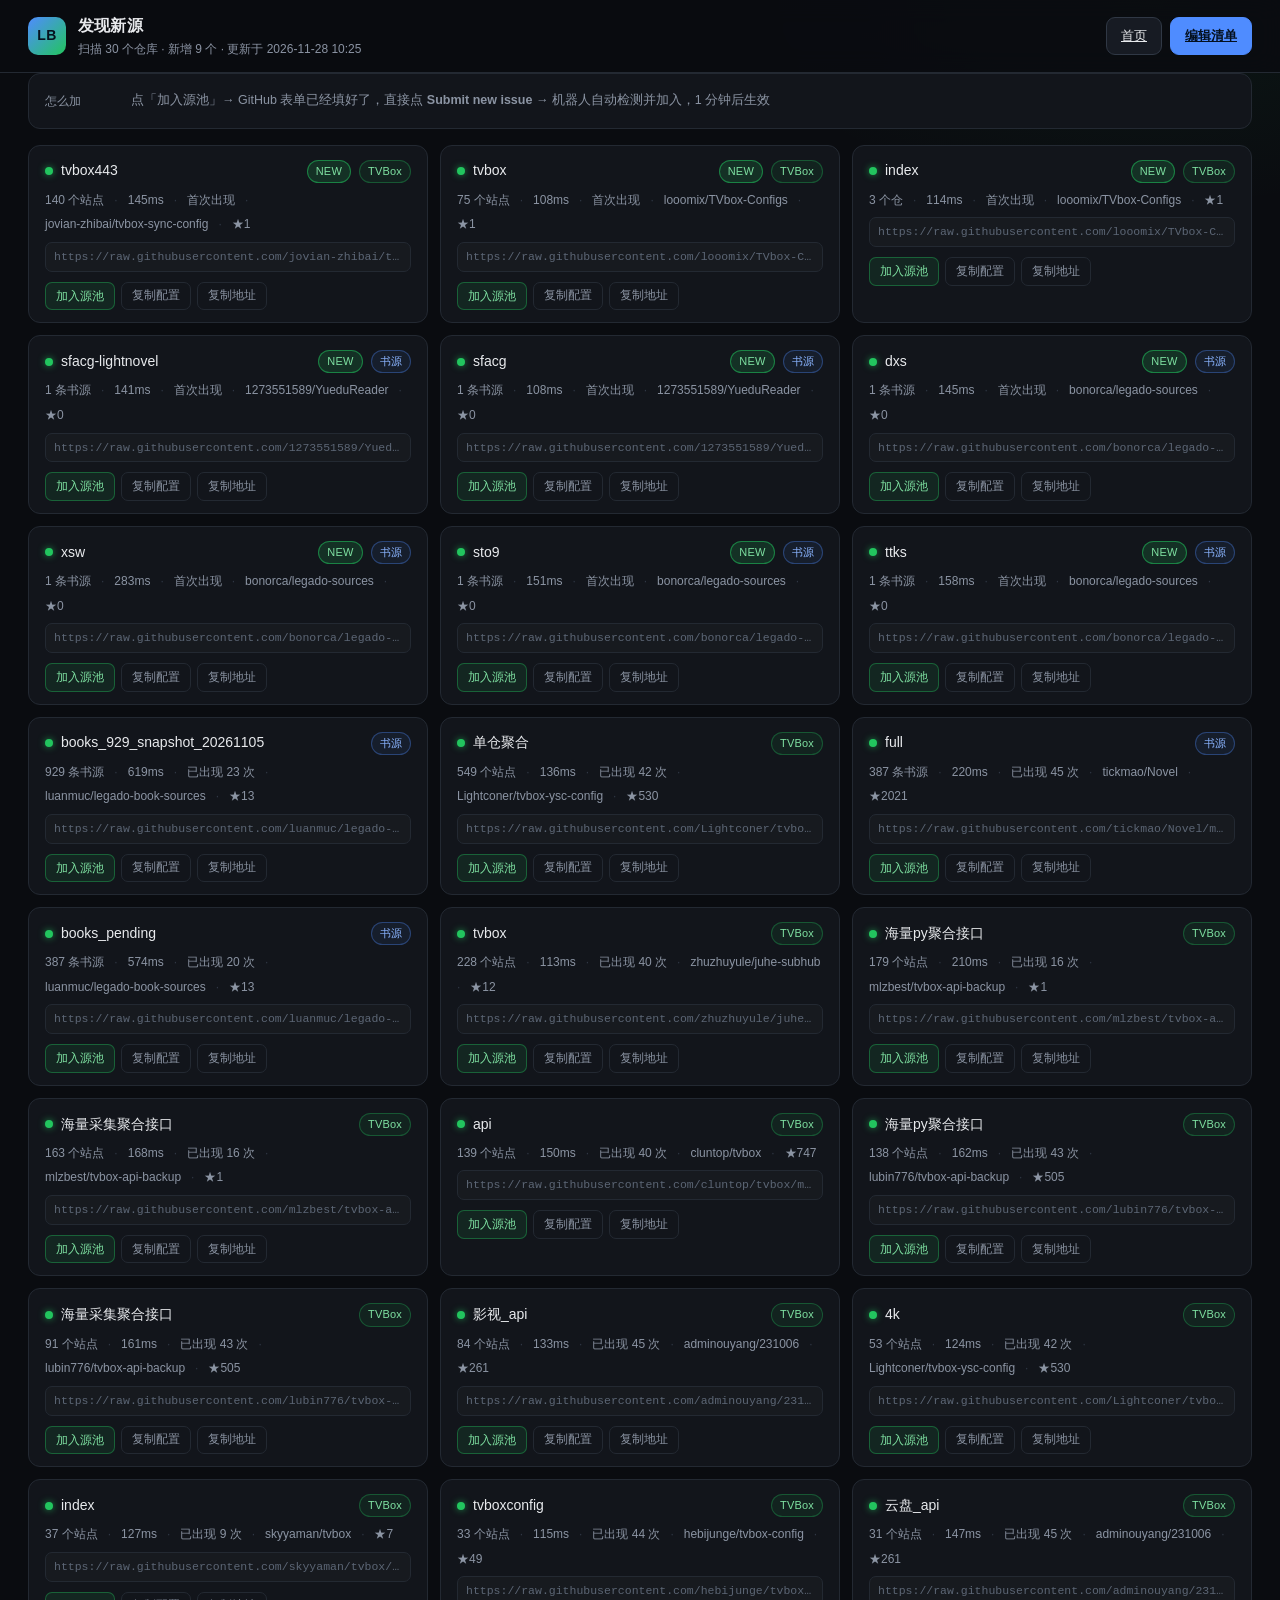
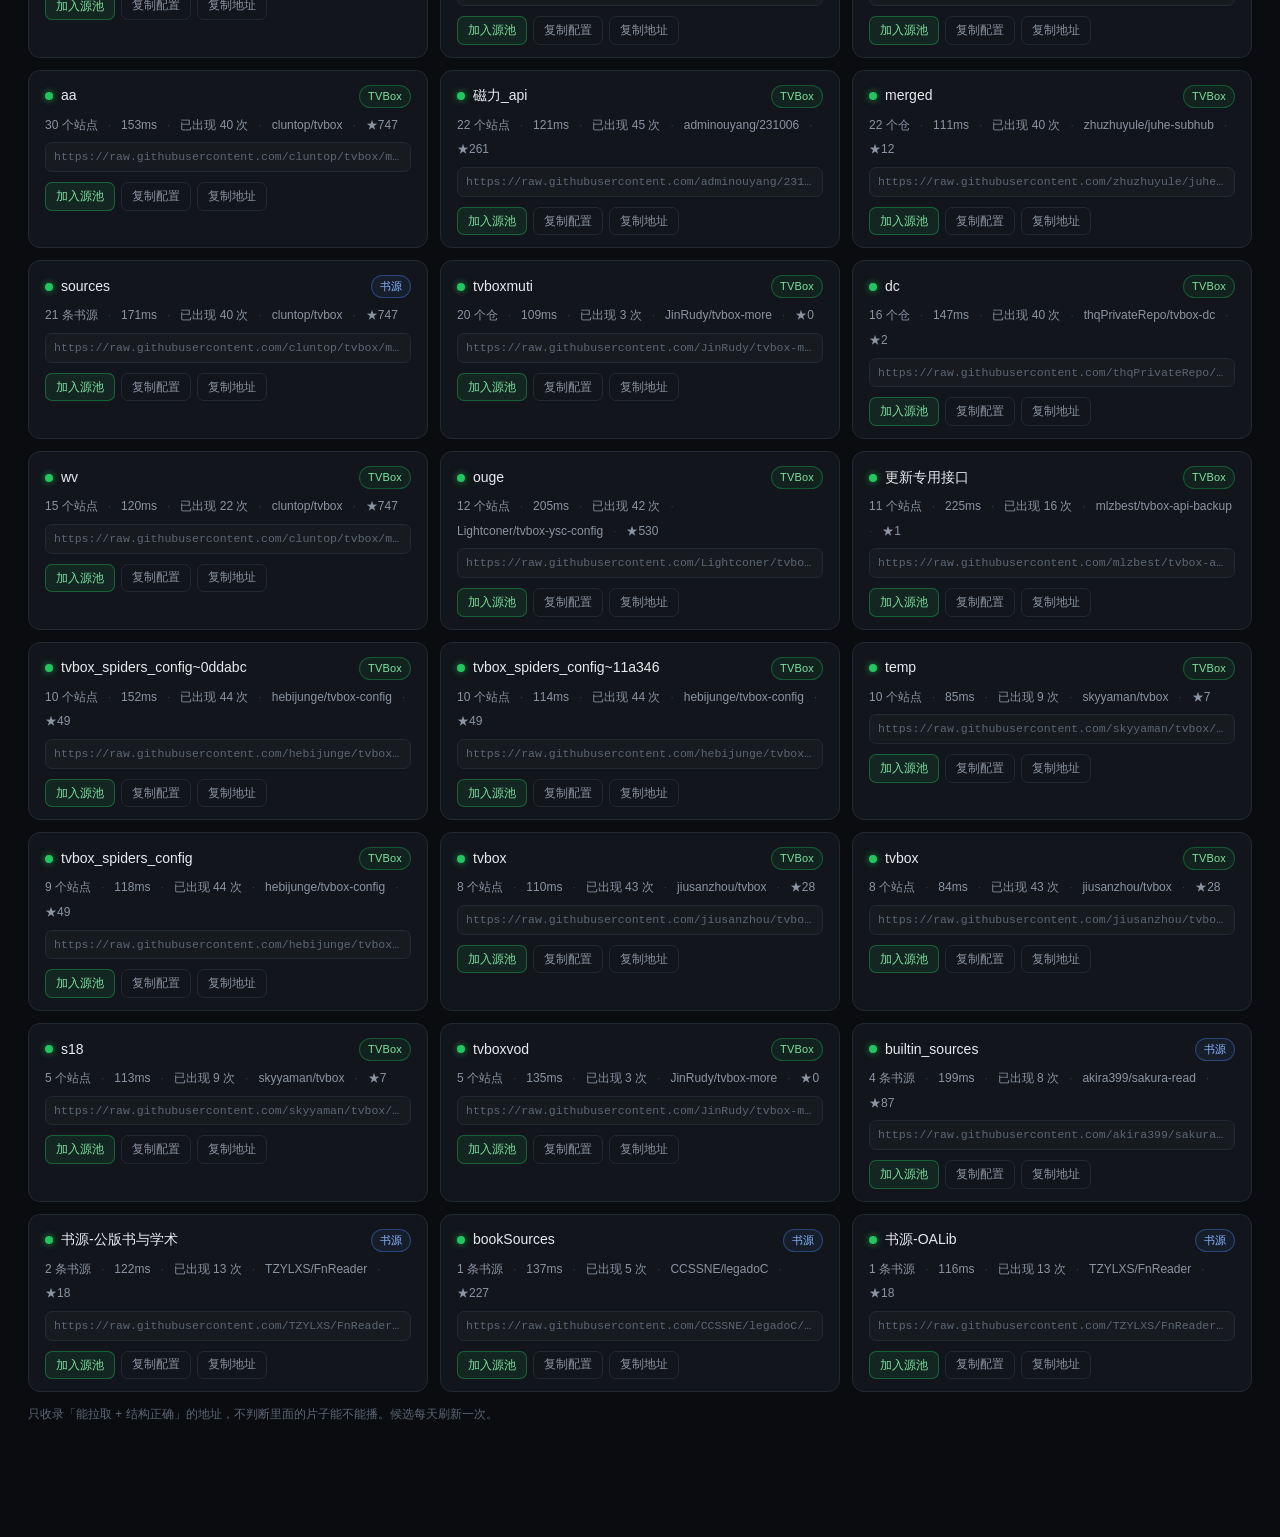
==== commit 7e2047a1: "chore: 更新源 2026-11-28 02:25 UTC" ====
--- a/docs/discover.html
+++ b/docs/discover.html
@@ -428,7 +428,7 @@
     <div class="logo">LB</div>
     <div class="brand-text">
       <h1>发现新源</h1>
-      <p>扫描 30 个仓库 · 新增 11 个 · 回归 5 个 · 更新于 2026-11-27 10:35</p>
+      <p>扫描 30 个仓库 · 新增 9 个 · 更新于 2026-11-28 10:25</p>
     </div>
   </div>
   <div class="top-actions">
@@ -455,7 +455,7 @@
         <span class="badge tvbox">TVBox</span>
       </div>
       <div class="card-meta">
-        <span>140 个站点</span><span class="sep">·</span><span>64ms</span>
+        <span>140 个站点</span><span class="sep">·</span><span>145ms</span>
         <span class="sep">·</span><span>首次出现</span>
         <span class="sep">·</span><span>jovian-zhibai/tvbox-sync-config</span>
         <span class="sep">·</span><span>★1</span>
@@ -475,101 +475,51 @@
     <article class="card">
       <div class="card-top">
         <span class="status-dot ok"></span>
-        <h3 class="card-title">easy</h3>
+        <h3 class="card-title">tvbox</h3>
         <span class="badge new">NEW</span>
         <span class="badge tvbox">TVBox</span>
       </div>
       <div class="card-meta">
-        <span>131 个站点</span><span class="sep">·</span><span>155ms</span>
+        <span>75 个站点</span><span class="sep">·</span><span>108ms</span>
         <span class="sep">·</span><span>首次出现</span>
-        <span class="sep">·</span><span>58285474/tvbox</span>
+        <span class="sep">·</span><span>looomix/TVbox-Configs</span>
         <span class="sep">·</span><span>★1</span>
       </div>
-      <div class="card-url" title="https://raw.githubusercontent.com/58285474/tvbox/main/output/easy.json">https://raw.githubusercontent.com/58285474/tvbox/main/output/easy.json</div>
-      <div class="card-actions">
-        <a class="mini add" href="https://github.com/angelevil-code/lbox-repo/issues/new?title=%5Badd%5D+easy&body=https%3A%2F%2Fraw.githubusercontent.com%2F58285474%2Ftvbox%2Fmain%2Foutput%2Feasy.json%0A%0A%E7%B1%BB%E5%9E%8B%EF%BC%9Atvbox%0A%E6%9D%A5%E6%BA%90%EF%BC%9A58285474%2Ftvbox%0A%E5%86%85%E5%AE%B9%EF%BC%9A131+%E9%A1%B9%0A" target="_blank" rel="noopener">加入源池</a>
-        <button class="mini" data-copy='{
-  &quot;type&quot;: &quot;tvbox&quot;,
-  &quot;name&quot;: &quot;easy&quot;,
-  &quot;url&quot;: &quot;https://raw.githubusercontent.com/58285474/tvbox/main/output/easy.json&quot;,
-  &quot;origin&quot;: &quot;github/58285474&quot;
-}'>复制配置</button>
-        <button class="mini" data-copy="https://raw.githubusercontent.com/58285474/tvbox/main/output/easy.json">复制地址</button>
-      </div>
-    </article>
-    <article class="card">
-      <div class="card-top">
-        <span class="status-dot ok"></span>
-        <h3 class="card-title">api</h3>
+      <div class="card-url" title="https://raw.githubusercontent.com/looomix/TVbox-Configs/main/api/tvbox.json">https://raw.githubusercontent.com/looomix/TVbox-Configs/main/api/tvbox.json</div>
+      <div class="card-actions">
+        <a class="mini add" href="https://github.com/angelevil-code/lbox-repo/issues/new?title=%5Badd%5D+tvbox&body=https%3A%2F%2Fraw.githubusercontent.com%2Flooomix%2FTVbox-Configs%2Fmain%2Fapi%2Ftvbox.json%0A%0A%E7%B1%BB%E5%9E%8B%EF%BC%9Atvbox%0A%E6%9D%A5%E6%BA%90%EF%BC%9Alooomix%2FTVbox-Configs%0A%E5%86%85%E5%AE%B9%EF%BC%9A75+%E9%A1%B9%0A" target="_blank" rel="noopener">加入源池</a>
+        <button class="mini" data-copy='{
+  &quot;type&quot;: &quot;tvbox&quot;,
+  &quot;name&quot;: &quot;tvbox&quot;,
+  &quot;url&quot;: &quot;https://raw.githubusercontent.com/looomix/TVbox-Configs/main/api/tvbox.json&quot;,
+  &quot;origin&quot;: &quot;github/looomix&quot;
+}'>复制配置</button>
+        <button class="mini" data-copy="https://raw.githubusercontent.com/looomix/TVbox-Configs/main/api/tvbox.json">复制地址</button>
+      </div>
+    </article>
+    <article class="card">
+      <div class="card-top">
+        <span class="status-dot ok"></span>
+        <h3 class="card-title">index</h3>
         <span class="badge new">NEW</span>
         <span class="badge tvbox">TVBox</span>
       </div>
       <div class="card-meta">
-        <span>117 个站点</span><span class="sep">·</span><span>108ms</span>
+        <span>3 个仓</span><span class="sep">·</span><span>114ms</span>
         <span class="sep">·</span><span>首次出现</span>
-        <span class="sep">·</span><span>dxdragon/myTVBox</span>
-        <span class="sep">·</span><span>★0</span>
-      </div>
-      <div class="card-url" title="https://raw.githubusercontent.com/dxdragon/myTVBox/main/api.json">https://raw.githubusercontent.com/dxdragon/myTVBox/main/api.json</div>
-      <div class="card-actions">
-        <a class="mini add" href="https://github.com/angelevil-code/lbox-repo/issues/new?title=%5Badd%5D+api&body=https%3A%2F%2Fraw.githubusercontent.com%2Fdxdragon%2FmyTVBox%2Fmain%2Fapi.json%0A%0A%E7%B1%BB%E5%9E%8B%EF%BC%9Atvbox%0A%E6%9D%A5%E6%BA%90%EF%BC%9Adxdragon%2FmyTVBox%0A%E5%86%85%E5%AE%B9%EF%BC%9A117+%E9%A1%B9%0A" target="_blank" rel="noopener">加入源池</a>
-        <button class="mini" data-copy='{
-  &quot;type&quot;: &quot;tvbox&quot;,
-  &quot;name&quot;: &quot;api&quot;,
-  &quot;url&quot;: &quot;https://raw.githubusercontent.com/dxdragon/myTVBox/main/api.json&quot;,
-  &quot;origin&quot;: &quot;github/dxdragon&quot;
-}'>复制配置</button>
-        <button class="mini" data-copy="https://raw.githubusercontent.com/dxdragon/myTVBox/main/api.json">复制地址</button>
-      </div>
-    </article>
-    <article class="card">
-      <div class="card-top">
-        <span class="status-dot ok"></span>
-        <h3 class="card-title">aowu</h3>
-        <span class="badge new">NEW</span>
-        <span class="badge tvbox">TVBox</span>
-      </div>
-      <div class="card-meta">
-        <span>84 个站点</span><span class="sep">·</span><span>163ms</span>
-        <span class="sep">·</span><span>首次出现</span>
-        <span class="sep">·</span><span>58285474/tvbox</span>
+        <span class="sep">·</span><span>looomix/TVbox-Configs</span>
         <span class="sep">·</span><span>★1</span>
       </div>
-      <div class="card-url" title="https://raw.githubusercontent.com/58285474/tvbox/main/output/aowu.json">https://raw.githubusercontent.com/58285474/tvbox/main/output/aowu.json</div>
-      <div class="card-actions">
-        <a class="mini add" href="https://github.com/angelevil-code/lbox-repo/issues/new?title=%5Badd%5D+aowu&body=https%3A%2F%2Fraw.githubusercontent.com%2F58285474%2Ftvbox%2Fmain%2Foutput%2Faowu.json%0A%0A%E7%B1%BB%E5%9E%8B%EF%BC%9Atvbox%0A%E6%9D%A5%E6%BA%90%EF%BC%9A58285474%2Ftvbox%0A%E5%86%85%E5%AE%B9%EF%BC%9A84+%E9%A1%B9%0A" target="_blank" rel="noopener">加入源池</a>
-        <button class="mini" data-copy='{
-  &quot;type&quot;: &quot;tvbox&quot;,
-  &quot;name&quot;: &quot;aowu&quot;,
-  &quot;url&quot;: &quot;https://raw.githubusercontent.com/58285474/tvbox/main/output/aowu.json&quot;,
-  &quot;origin&quot;: &quot;github/58285474&quot;
-}'>复制配置</button>
-        <button class="mini" data-copy="https://raw.githubusercontent.com/58285474/tvbox/main/output/aowu.json">复制地址</button>
-      </div>
-    </article>
-    <article class="card">
-      <div class="card-top">
-        <span class="status-dot ok"></span>
-        <h3 class="card-title">4k</h3>
-        <span class="badge new">NEW</span>
-        <span class="badge tvbox">TVBox</span>
-      </div>
-      <div class="card-meta">
-        <span>53 个站点</span><span class="sep">·</span><span>166ms</span>
-        <span class="sep">·</span><span>首次出现</span>
-        <span class="sep">·</span><span>58285474/tvbox</span>
-        <span class="sep">·</span><span>★1</span>
-      </div>
-      <div class="card-url" title="https://raw.githubusercontent.com/58285474/tvbox/main/output/4k.json">https://raw.githubusercontent.com/58285474/tvbox/main/output/4k.json</div>
-      <div class="card-actions">
-        <a class="mini add" href="https://github.com/angelevil-code/lbox-repo/issues/new?title=%5Badd%5D+4k&body=https%3A%2F%2Fraw.githubusercontent.com%2F58285474%2Ftvbox%2Fmain%2Foutput%2F4k.json%0A%0A%E7%B1%BB%E5%9E%8B%EF%BC%9Atvbox%0A%E6%9D%A5%E6%BA%90%EF%BC%9A58285474%2Ftvbox%0A%E5%86%85%E5%AE%B9%EF%BC%9A53+%E9%A1%B9%0A" target="_blank" rel="noopener">加入源池</a>
-        <button class="mini" data-copy='{
-  &quot;type&quot;: &quot;tvbox&quot;,
-  &quot;name&quot;: &quot;4k&quot;,
-  &quot;url&quot;: &quot;https://raw.githubusercontent.com/58285474/tvbox/main/output/4k.json&quot;,
-  &quot;origin&quot;: &quot;github/58285474&quot;
-}'>复制配置</button>
-        <button class="mini" data-copy="https://raw.githubusercontent.com/58285474/tvbox/main/output/4k.json">复制地址</button>
+      <div class="card-url" title="https://raw.githubusercontent.com/looomix/TVbox-Configs/main/api/index.json">https://raw.githubusercontent.com/looomix/TVbox-Configs/main/api/index.json</div>
+      <div class="card-actions">
+        <a class="mini add" href="https://github.com/angelevil-code/lbox-repo/issues/new?title=%5Badd%5D+index&body=https%3A%2F%2Fraw.githubusercontent.com%2Flooomix%2FTVbox-Configs%2Fmain%2Fapi%2Findex.json%0A%0A%E7%B1%BB%E5%9E%8B%EF%BC%9Atvbox%0A%E6%9D%A5%E6%BA%90%EF%BC%9Alooomix%2FTVbox-Configs%0A%E5%86%85%E5%AE%B9%EF%BC%9A3+%E9%A1%B9%0A" target="_blank" rel="noopener">加入源池</a>
+        <button class="mini" data-copy='{
+  &quot;type&quot;: &quot;tvbox&quot;,
+  &quot;name&quot;: &quot;index&quot;,
+  &quot;url&quot;: &quot;https://raw.githubusercontent.com/looomix/TVbox-Configs/main/api/index.json&quot;,
+  &quot;origin&quot;: &quot;github/looomix&quot;
+}'>复制配置</button>
+        <button class="mini" data-copy="https://raw.githubusercontent.com/looomix/TVbox-Configs/main/api/index.json">复制地址</button>
       </div>
     </article>
     <article class="card">
@@ -580,7 +530,7 @@
         <span class="badge book">书源</span>
       </div>
       <div class="card-meta">
-        <span>1 条书源</span><span class="sep">·</span><span>135ms</span>
+        <span>1 条书源</span><span class="sep">·</span><span>141ms</span>
         <span class="sep">·</span><span>首次出现</span>
         <span class="sep">·</span><span>1273551589/YueduReader</span>
         <span class="sep">·</span><span>★0</span>
@@ -605,7 +555,7 @@
         <span class="badge book">书源</span>
       </div>
       <div class="card-meta">
-        <span>1 条书源</span><span class="sep">·</span><span>98ms</span>
+        <span>1 条书源</span><span class="sep">·</span><span>108ms</span>
         <span class="sep">·</span><span>首次出现</span>
         <span class="sep">·</span><span>1273551589/YueduReader</span>
         <span class="sep">·</span><span>★0</span>
@@ -630,7 +580,7 @@
         <span class="badge book">书源</span>
       </div>
       <div class="card-meta">
-        <span>1 条书源</span><span class="sep">·</span><span>103ms</span>
+        <span>1 条书源</span><span class="sep">·</span><span>145ms</span>
         <span class="sep">·</span><span>首次出现</span>
         <span class="sep">·</span><span>bonorca/legado-sources</span>
         <span class="sep">·</span><span>★0</span>
@@ -655,7 +605,7 @@
         <span class="badge book">书源</span>
       </div>
       <div class="card-meta">
-        <span>1 条书源</span><span class="sep">·</span><span>97ms</span>
+        <span>1 条书源</span><span class="sep">·</span><span>283ms</span>
         <span class="sep">·</span><span>首次出现</span>
         <span class="sep">·</span><span>bonorca/legado-sources</span>
         <span class="sep">·</span><span>★0</span>
@@ -680,7 +630,7 @@
         <span class="badge book">书源</span>
       </div>
       <div class="card-meta">
-        <span>1 条书源</span><span class="sep">·</span><span>92ms</span>
+        <span>1 条书源</span><span class="sep">·</span><span>151ms</span>
         <span class="sep">·</span><span>首次出现</span>
         <span class="sep">·</span><span>bonorca/legado-sources</span>
         <span class="sep">·</span><span>★0</span>
@@ -705,7 +655,7 @@
         <span class="badge book">书源</span>
       </div>
       <div class="card-meta">
-        <span>1 条书源</span><span class="sep">·</span><span>103ms</span>
+        <span>1 条书源</span><span class="sep">·</span><span>158ms</span>
         <span class="sep">·</span><span>首次出现</span>
         <span class="sep">·</span><span>bonorca/legado-sources</span>
         <span class="sep">·</span><span>★0</span>
@@ -725,13 +675,488 @@
     <article class="card">
       <div class="card-top">
         <span class="status-dot ok"></span>
+        <h3 class="card-title">books_929_snapshot_20261105</h3>
+        
+        <span class="badge book">书源</span>
+      </div>
+      <div class="card-meta">
+        <span>929 条书源</span><span class="sep">·</span><span>619ms</span>
+        <span class="sep">·</span><span>已出现 23 次</span>
+        <span class="sep">·</span><span>luanmuc/legado-book-sources</span>
+        <span class="sep">·</span><span>★13</span>
+      </div>
+      <div class="card-url" title="https://raw.githubusercontent.com/luanmuc/legado-book-sources/main/backups/books_929_snapshot_20261105.json">https://raw.githubusercontent.com/luanmuc/legado-book-sources/main/backups/books_929_snapshot_20261105.json</div>
+      <div class="card-actions">
+        <a class="mini add" href="https://github.com/angelevil-code/lbox-repo/issues/new?title=%5Badd%5D+books_929_snapshot_20261105&body=https%3A%2F%2Fraw.githubusercontent.com%2Fluanmuc%2Flegado-book-sources%2Fmain%2Fbackups%2Fbooks_929_snapshot_20261105.json%0A%0A%E7%B1%BB%E5%9E%8B%EF%BC%9Abook%0A%E6%9D%A5%E6%BA%90%EF%BC%9Aluanmuc%2Flegado-book-sources%0A%E5%86%85%E5%AE%B9%EF%BC%9A929+%E9%A1%B9%0A" target="_blank" rel="noopener">加入源池</a>
+        <button class="mini" data-copy='{
+  &quot;type&quot;: &quot;book&quot;,
+  &quot;name&quot;: &quot;books_929_snapshot_20261105&quot;,
+  &quot;url&quot;: &quot;https://raw.githubusercontent.com/luanmuc/legado-book-sources/main/backups/books_929_snapshot_20261105.json&quot;,
+  &quot;origin&quot;: &quot;github/luanmuc&quot;
+}'>复制配置</button>
+        <button class="mini" data-copy="https://raw.githubusercontent.com/luanmuc/legado-book-sources/main/backups/books_929_snapshot_20261105.json">复制地址</button>
+      </div>
+    </article>
+    <article class="card">
+      <div class="card-top">
+        <span class="status-dot ok"></span>
+        <h3 class="card-title">单仓聚合</h3>
+        
+        <span class="badge tvbox">TVBox</span>
+      </div>
+      <div class="card-meta">
+        <span>549 个站点</span><span class="sep">·</span><span>136ms</span>
+        <span class="sep">·</span><span>已出现 42 次</span>
+        <span class="sep">·</span><span>Lightconer/tvbox-ysc-config</span>
+        <span class="sep">·</span><span>★530</span>
+      </div>
+      <div class="card-url" title="https://raw.githubusercontent.com/Lightconer/tvbox-ysc-config/main/output/%E5%8D%95%E4%BB%93%E8%81%9A%E5%90%88.json">https://raw.githubusercontent.com/Lightconer/tvbox-ysc-config/main/output/%E5%8D%95%E4%BB%93%E8%81%9A%E5%90%88.json</div>
+      <div class="card-actions">
+        <a class="mini add" href="https://github.com/angelevil-code/lbox-repo/issues/new?title=%5Badd%5D+%E5%8D%95%E4%BB%93%E8%81%9A%E5%90%88&body=https%3A%2F%2Fraw.githubusercontent.com%2FLightconer%2Ftvbox-ysc-config%2Fmain%2Foutput%2F%25E5%258D%2595%25E4%25BB%2593%25E8%2581%259A%25E5%2590%2588.json%0A%0A%E7%B1%BB%E5%9E%8B%EF%BC%9Atvbox%0A%E6%9D%A5%E6%BA%90%EF%BC%9ALightconer%2Ftvbox-ysc-config%0A%E5%86%85%E5%AE%B9%EF%BC%9A549+%E9%A1%B9%0A" target="_blank" rel="noopener">加入源池</a>
+        <button class="mini" data-copy='{
+  &quot;type&quot;: &quot;tvbox&quot;,
+  &quot;name&quot;: &quot;单仓聚合&quot;,
+  &quot;url&quot;: &quot;https://raw.githubusercontent.com/Lightconer/tvbox-ysc-config/main/output/%E5%8D%95%E4%BB%93%E8%81%9A%E5%90%88.json&quot;,
+  &quot;origin&quot;: &quot;github/Lightconer&quot;
+}'>复制配置</button>
+        <button class="mini" data-copy="https://raw.githubusercontent.com/Lightconer/tvbox-ysc-config/main/output/%E5%8D%95%E4%BB%93%E8%81%9A%E5%90%88.json">复制地址</button>
+      </div>
+    </article>
+    <article class="card">
+      <div class="card-top">
+        <span class="status-dot ok"></span>
+        <h3 class="card-title">full</h3>
+        
+        <span class="badge book">书源</span>
+      </div>
+      <div class="card-meta">
+        <span>387 条书源</span><span class="sep">·</span><span>220ms</span>
+        <span class="sep">·</span><span>已出现 45 次</span>
+        <span class="sep">·</span><span>tickmao/Novel</span>
+        <span class="sep">·</span><span>★2021</span>
+      </div>
+      <div class="card-url" title="https://raw.githubusercontent.com/tickmao/Novel/master/sources/legado/full.json">https://raw.githubusercontent.com/tickmao/Novel/master/sources/legado/full.json</div>
+      <div class="card-actions">
+        <a class="mini add" href="https://github.com/angelevil-code/lbox-repo/issues/new?title=%5Badd%5D+full&body=https%3A%2F%2Fraw.githubusercontent.com%2Ftickmao%2FNovel%2Fmaster%2Fsources%2Flegado%2Ffull.json%0A%0A%E7%B1%BB%E5%9E%8B%EF%BC%9Abook%0A%E6%9D%A5%E6%BA%90%EF%BC%9Atickmao%2FNovel%0A%E5%86%85%E5%AE%B9%EF%BC%9A387+%E9%A1%B9%0A" target="_blank" rel="noopener">加入源池</a>
+        <button class="mini" data-copy='{
+  &quot;type&quot;: &quot;book&quot;,
+  &quot;name&quot;: &quot;full&quot;,
+  &quot;url&quot;: &quot;https://raw.githubusercontent.com/tickmao/Novel/master/sources/legado/full.json&quot;,
+  &quot;origin&quot;: &quot;github/tickmao&quot;
+}'>复制配置</button>
+        <button class="mini" data-copy="https://raw.githubusercontent.com/tickmao/Novel/master/sources/legado/full.json">复制地址</button>
+      </div>
+    </article>
+    <article class="card">
+      <div class="card-top">
+        <span class="status-dot ok"></span>
+        <h3 class="card-title">books_pending</h3>
+        
+        <span class="badge book">书源</span>
+      </div>
+      <div class="card-meta">
+        <span>387 条书源</span><span class="sep">·</span><span>574ms</span>
+        <span class="sep">·</span><span>已出现 20 次</span>
+        <span class="sep">·</span><span>luanmuc/legado-book-sources</span>
+        <span class="sep">·</span><span>★13</span>
+      </div>
+      <div class="card-url" title="https://raw.githubusercontent.com/luanmuc/legado-book-sources/main/books_pending.json">https://raw.githubusercontent.com/luanmuc/legado-book-sources/main/books_pending.json</div>
+      <div class="card-actions">
+        <a class="mini add" href="https://github.com/angelevil-code/lbox-repo/issues/new?title=%5Badd%5D+books_pending&body=https%3A%2F%2Fraw.githubusercontent.com%2Fluanmuc%2Flegado-book-sources%2Fmain%2Fbooks_pending.json%0A%0A%E7%B1%BB%E5%9E%8B%EF%BC%9Abook%0A%E6%9D%A5%E6%BA%90%EF%BC%9Aluanmuc%2Flegado-book-sources%0A%E5%86%85%E5%AE%B9%EF%BC%9A387+%E9%A1%B9%0A" target="_blank" rel="noopener">加入源池</a>
+        <button class="mini" data-copy='{
+  &quot;type&quot;: &quot;book&quot;,
+  &quot;name&quot;: &quot;books_pending&quot;,
+  &quot;url&quot;: &quot;https://raw.githubusercontent.com/luanmuc/legado-book-sources/main/books_pending.json&quot;,
+  &quot;origin&quot;: &quot;github/luanmuc&quot;
+}'>复制配置</button>
+        <button class="mini" data-copy="https://raw.githubusercontent.com/luanmuc/legado-book-sources/main/books_pending.json">复制地址</button>
+      </div>
+    </article>
+    <article class="card">
+      <div class="card-top">
+        <span class="status-dot ok"></span>
+        <h3 class="card-title">tvbox</h3>
+        
+        <span class="badge tvbox">TVBox</span>
+      </div>
+      <div class="card-meta">
+        <span>228 个站点</span><span class="sep">·</span><span>113ms</span>
+        <span class="sep">·</span><span>已出现 40 次</span>
+        <span class="sep">·</span><span>zhuzhuyule/juhe-subhub</span>
+        <span class="sep">·</span><span>★12</span>
+      </div>
+      <div class="card-url" title="https://raw.githubusercontent.com/zhuzhuyule/juhe-subhub/main/docs/tvbox.json">https://raw.githubusercontent.com/zhuzhuyule/juhe-subhub/main/docs/tvbox.json</div>
+      <div class="card-actions">
+        <a class="mini add" href="https://github.com/angelevil-code/lbox-repo/issues/new?title=%5Badd%5D+tvbox&body=https%3A%2F%2Fraw.githubusercontent.com%2Fzhuzhuyule%2Fjuhe-subhub%2Fmain%2Fdocs%2Ftvbox.json%0A%0A%E7%B1%BB%E5%9E%8B%EF%BC%9Atvbox%0A%E6%9D%A5%E6%BA%90%EF%BC%9Azhuzhuyule%2Fjuhe-subhub%0A%E5%86%85%E5%AE%B9%EF%BC%9A228+%E9%A1%B9%0A" target="_blank" rel="noopener">加入源池</a>
+        <button class="mini" data-copy='{
+  &quot;type&quot;: &quot;tvbox&quot;,
+  &quot;name&quot;: &quot;tvbox&quot;,
+  &quot;url&quot;: &quot;https://raw.githubusercontent.com/zhuzhuyule/juhe-subhub/main/docs/tvbox.json&quot;,
+  &quot;origin&quot;: &quot;github/zhuzhuyule&quot;
+}'>复制配置</button>
+        <button class="mini" data-copy="https://raw.githubusercontent.com/zhuzhuyule/juhe-subhub/main/docs/tvbox.json">复制地址</button>
+      </div>
+    </article>
+    <article class="card">
+      <div class="card-top">
+        <span class="status-dot ok"></span>
+        <h3 class="card-title">海量py聚合接口</h3>
+        
+        <span class="badge tvbox">TVBox</span>
+      </div>
+      <div class="card-meta">
+        <span>179 个站点</span><span class="sep">·</span><span>210ms</span>
+        <span class="sep">·</span><span>已出现 16 次</span>
+        <span class="sep">·</span><span>mlzbest/tvbox-api-backup</span>
+        <span class="sep">·</span><span>★1</span>
+      </div>
+      <div class="card-url" title="https://raw.githubusercontent.com/mlzbest/tvbox-api-backup/main/tvbox/%E6%B5%B7%E9%87%8Fpy%E8%81%9A%E5%90%88%E6%8E%A5%E5%8F%A3.json">https://raw.githubusercontent.com/mlzbest/tvbox-api-backup/main/tvbox/%E6%B5%B7%E9%87%8Fpy%E8%81%9A%E5%90%88%E6%8E%A5%E5%8F%A3.json</div>
+      <div class="card-actions">
+        <a class="mini add" href="https://github.com/angelevil-code/lbox-repo/issues/new?title=%5Badd%5D+%E6%B5%B7%E9%87%8Fpy%E8%81%9A%E5%90%88%E6%8E%A5%E5%8F%A3&body=https%3A%2F%2Fraw.githubusercontent.com%2Fmlzbest%2Ftvbox-api-backup%2Fmain%2Ftvbox%2F%25E6%25B5%25B7%25E9%2587%258Fpy%25E8%2581%259A%25E5%2590%2588%25E6%258E%25A5%25E5%258F%25A3.json%0A%0A%E7%B1%BB%E5%9E%8B%EF%BC%9Atvbox%0A%E6%9D%A5%E6%BA%90%EF%BC%9Amlzbest%2Ftvbox-api-backup%0A%E5%86%85%E5%AE%B9%EF%BC%9A179+%E9%A1%B9%0A" target="_blank" rel="noopener">加入源池</a>
+        <button class="mini" data-copy='{
+  &quot;type&quot;: &quot;tvbox&quot;,
+  &quot;name&quot;: &quot;海量py聚合接口&quot;,
+  &quot;url&quot;: &quot;https://raw.githubusercontent.com/mlzbest/tvbox-api-backup/main/tvbox/%E6%B5%B7%E9%87%8Fpy%E8%81%9A%E5%90%88%E6%8E%A5%E5%8F%A3.json&quot;,
+  &quot;origin&quot;: &quot;github/mlzbest&quot;
+}'>复制配置</button>
+        <button class="mini" data-copy="https://raw.githubusercontent.com/mlzbest/tvbox-api-backup/main/tvbox/%E6%B5%B7%E9%87%8Fpy%E8%81%9A%E5%90%88%E6%8E%A5%E5%8F%A3.json">复制地址</button>
+      </div>
+    </article>
+    <article class="card">
+      <div class="card-top">
+        <span class="status-dot ok"></span>
+        <h3 class="card-title">海量采集聚合接口</h3>
+        
+        <span class="badge tvbox">TVBox</span>
+      </div>
+      <div class="card-meta">
+        <span>163 个站点</span><span class="sep">·</span><span>168ms</span>
+        <span class="sep">·</span><span>已出现 16 次</span>
+        <span class="sep">·</span><span>mlzbest/tvbox-api-backup</span>
+        <span class="sep">·</span><span>★1</span>
+      </div>
+      <div class="card-url" title="https://raw.githubusercontent.com/mlzbest/tvbox-api-backup/main/tvbox/%E6%B5%B7%E9%87%8F%E9%87%87%E9%9B%86%E8%81%9A%E5%90%88%E6%8E%A5%E5%8F%A3.json">https://raw.githubusercontent.com/mlzbest/tvbox-api-backup/main/tvbox/%E6%B5%B7%E9%87%8F%E9%87%87%E9%9B%86%E8%81%9A%E5%90%88%E6%8E%A5%E5%8F%A3.json</div>
+      <div class="card-actions">
+        <a class="mini add" href="https://github.com/angelevil-code/lbox-repo/issues/new?title=%5Badd%5D+%E6%B5%B7%E9%87%8F%E9%87%87%E9%9B%86%E8%81%9A%E5%90%88%E6%8E%A5%E5%8F%A3&body=https%3A%2F%2Fraw.githubusercontent.com%2Fmlzbest%2Ftvbox-api-backup%2Fmain%2Ftvbox%2F%25E6%25B5%25B7%25E9%2587%258F%25E9%2587%2587%25E9%259B%2586%25E8%2581%259A%25E5%2590%2588%25E6%258E%25A5%25E5%258F%25A3.json%0A%0A%E7%B1%BB%E5%9E%8B%EF%BC%9Atvbox%0A%E6%9D%A5%E6%BA%90%EF%BC%9Amlzbest%2Ftvbox-api-backup%0A%E5%86%85%E5%AE%B9%EF%BC%9A163+%E9%A1%B9%0A" target="_blank" rel="noopener">加入源池</a>
+        <button class="mini" data-copy='{
+  &quot;type&quot;: &quot;tvbox&quot;,
+  &quot;name&quot;: &quot;海量采集聚合接口&quot;,
+  &quot;url&quot;: &quot;https://raw.githubusercontent.com/mlzbest/tvbox-api-backup/main/tvbox/%E6%B5%B7%E9%87%8F%E9%87%87%E9%9B%86%E8%81%9A%E5%90%88%E6%8E%A5%E5%8F%A3.json&quot;,
+  &quot;origin&quot;: &quot;github/mlzbest&quot;
+}'>复制配置</button>
+        <button class="mini" data-copy="https://raw.githubusercontent.com/mlzbest/tvbox-api-backup/main/tvbox/%E6%B5%B7%E9%87%8F%E9%87%87%E9%9B%86%E8%81%9A%E5%90%88%E6%8E%A5%E5%8F%A3.json">复制地址</button>
+      </div>
+    </article>
+    <article class="card">
+      <div class="card-top">
+        <span class="status-dot ok"></span>
+        <h3 class="card-title">api</h3>
+        
+        <span class="badge tvbox">TVBox</span>
+      </div>
+      <div class="card-meta">
+        <span>139 个站点</span><span class="sep">·</span><span>150ms</span>
+        <span class="sep">·</span><span>已出现 40 次</span>
+        <span class="sep">·</span><span>cluntop/tvbox</span>
+        <span class="sep">·</span><span>★747</span>
+      </div>
+      <div class="card-url" title="https://raw.githubusercontent.com/cluntop/tvbox/main/js/xiaosa/api.json">https://raw.githubusercontent.com/cluntop/tvbox/main/js/xiaosa/api.json</div>
+      <div class="card-actions">
+        <a class="mini add" href="https://github.com/angelevil-code/lbox-repo/issues/new?title=%5Badd%5D+api&body=https%3A%2F%2Fraw.githubusercontent.com%2Fcluntop%2Ftvbox%2Fmain%2Fjs%2Fxiaosa%2Fapi.json%0A%0A%E7%B1%BB%E5%9E%8B%EF%BC%9Atvbox%0A%E6%9D%A5%E6%BA%90%EF%BC%9Acluntop%2Ftvbox%0A%E5%86%85%E5%AE%B9%EF%BC%9A139+%E9%A1%B9%0A" target="_blank" rel="noopener">加入源池</a>
+        <button class="mini" data-copy='{
+  &quot;type&quot;: &quot;tvbox&quot;,
+  &quot;name&quot;: &quot;api&quot;,
+  &quot;url&quot;: &quot;https://raw.githubusercontent.com/cluntop/tvbox/main/js/xiaosa/api.json&quot;,
+  &quot;origin&quot;: &quot;github/cluntop&quot;
+}'>复制配置</button>
+        <button class="mini" data-copy="https://raw.githubusercontent.com/cluntop/tvbox/main/js/xiaosa/api.json">复制地址</button>
+      </div>
+    </article>
+    <article class="card">
+      <div class="card-top">
+        <span class="status-dot ok"></span>
+        <h3 class="card-title">海量py聚合接口</h3>
+        
+        <span class="badge tvbox">TVBox</span>
+      </div>
+      <div class="card-meta">
+        <span>138 个站点</span><span class="sep">·</span><span>162ms</span>
+        <span class="sep">·</span><span>已出现 43 次</span>
+        <span class="sep">·</span><span>lubin776/tvbox-api-backup</span>
+        <span class="sep">·</span><span>★505</span>
+      </div>
+      <div class="card-url" title="https://raw.githubusercontent.com/lubin776/tvbox-api-backup/main/tvbox/%E6%B5%B7%E9%87%8Fpy%E8%81%9A%E5%90%88%E6%8E%A5%E5%8F%A3.json">https://raw.githubusercontent.com/lubin776/tvbox-api-backup/main/tvbox/%E6%B5%B7%E9%87%8Fpy%E8%81%9A%E5%90%88%E6%8E%A5%E5%8F%A3.json</div>
+      <div class="card-actions">
+        <a class="mini add" href="https://github.com/angelevil-code/lbox-repo/issues/new?title=%5Badd%5D+%E6%B5%B7%E9%87%8Fpy%E8%81%9A%E5%90%88%E6%8E%A5%E5%8F%A3&body=https%3A%2F%2Fraw.githubusercontent.com%2Flubin776%2Ftvbox-api-backup%2Fmain%2Ftvbox%2F%25E6%25B5%25B7%25E9%2587%258Fpy%25E8%2581%259A%25E5%2590%2588%25E6%258E%25A5%25E5%258F%25A3.json%0A%0A%E7%B1%BB%E5%9E%8B%EF%BC%9Atvbox%0A%E6%9D%A5%E6%BA%90%EF%BC%9Alubin776%2Ftvbox-api-backup%0A%E5%86%85%E5%AE%B9%EF%BC%9A138+%E9%A1%B9%0A" target="_blank" rel="noopener">加入源池</a>
+        <button class="mini" data-copy='{
+  &quot;type&quot;: &quot;tvbox&quot;,
+  &quot;name&quot;: &quot;海量py聚合接口&quot;,
+  &quot;url&quot;: &quot;https://raw.githubusercontent.com/lubin776/tvbox-api-backup/main/tvbox/%E6%B5%B7%E9%87%8Fpy%E8%81%9A%E5%90%88%E6%8E%A5%E5%8F%A3.json&quot;,
+  &quot;origin&quot;: &quot;github/lubin776&quot;
+}'>复制配置</button>
+        <button class="mini" data-copy="https://raw.githubusercontent.com/lubin776/tvbox-api-backup/main/tvbox/%E6%B5%B7%E9%87%8Fpy%E8%81%9A%E5%90%88%E6%8E%A5%E5%8F%A3.json">复制地址</button>
+      </div>
+    </article>
+    <article class="card">
+      <div class="card-top">
+        <span class="status-dot ok"></span>
+        <h3 class="card-title">海量采集聚合接口</h3>
+        
+        <span class="badge tvbox">TVBox</span>
+      </div>
+      <div class="card-meta">
+        <span>91 个站点</span><span class="sep">·</span><span>161ms</span>
+        <span class="sep">·</span><span>已出现 43 次</span>
+        <span class="sep">·</span><span>lubin776/tvbox-api-backup</span>
+        <span class="sep">·</span><span>★505</span>
+      </div>
+      <div class="card-url" title="https://raw.githubusercontent.com/lubin776/tvbox-api-backup/main/tvbox/%E6%B5%B7%E9%87%8F%E9%87%87%E9%9B%86%E8%81%9A%E5%90%88%E6%8E%A5%E5%8F%A3.json">https://raw.githubusercontent.com/lubin776/tvbox-api-backup/main/tvbox/%E6%B5%B7%E9%87%8F%E9%87%87%E9%9B%86%E8%81%9A%E5%90%88%E6%8E%A5%E5%8F%A3.json</div>
+      <div class="card-actions">
+        <a class="mini add" href="https://github.com/angelevil-code/lbox-repo/issues/new?title=%5Badd%5D+%E6%B5%B7%E9%87%8F%E9%87%87%E9%9B%86%E8%81%9A%E5%90%88%E6%8E%A5%E5%8F%A3&body=https%3A%2F%2Fraw.githubusercontent.com%2Flubin776%2Ftvbox-api-backup%2Fmain%2Ftvbox%2F%25E6%25B5%25B7%25E9%2587%258F%25E9%2587%2587%25E9%259B%2586%25E8%2581%259A%25E5%2590%2588%25E6%258E%25A5%25E5%258F%25A3.json%0A%0A%E7%B1%BB%E5%9E%8B%EF%BC%9Atvbox%0A%E6%9D%A5%E6%BA%90%EF%BC%9Alubin776%2Ftvbox-api-backup%0A%E5%86%85%E5%AE%B9%EF%BC%9A91+%E9%A1%B9%0A" target="_blank" rel="noopener">加入源池</a>
+        <button class="mini" data-copy='{
+  &quot;type&quot;: &quot;tvbox&quot;,
+  &quot;name&quot;: &quot;海量采集聚合接口&quot;,
+  &quot;url&quot;: &quot;https://raw.githubusercontent.com/lubin776/tvbox-api-backup/main/tvbox/%E6%B5%B7%E9%87%8F%E9%87%87%E9%9B%86%E8%81%9A%E5%90%88%E6%8E%A5%E5%8F%A3.json&quot;,
+  &quot;origin&quot;: &quot;github/lubin776&quot;
+}'>复制配置</button>
+        <button class="mini" data-copy="https://raw.githubusercontent.com/lubin776/tvbox-api-backup/main/tvbox/%E6%B5%B7%E9%87%8F%E9%87%87%E9%9B%86%E8%81%9A%E5%90%88%E6%8E%A5%E5%8F%A3.json">复制地址</button>
+      </div>
+    </article>
+    <article class="card">
+      <div class="card-top">
+        <span class="status-dot ok"></span>
+        <h3 class="card-title">影视_api</h3>
+        
+        <span class="badge tvbox">TVBox</span>
+      </div>
+      <div class="card-meta">
+        <span>84 个站点</span><span class="sep">·</span><span>133ms</span>
+        <span class="sep">·</span><span>已出现 45 次</span>
+        <span class="sep">·</span><span>adminouyang/231006</span>
+        <span class="sep">·</span><span>★261</span>
+      </div>
+      <div class="card-url" title="https://raw.githubusercontent.com/adminouyang/231006/main/tvbox/PizazzGY/%E5%BD%B1%E8%A7%86_api.json">https://raw.githubusercontent.com/adminouyang/231006/main/tvbox/PizazzGY/%E5%BD%B1%E8%A7%86_api.json</div>
+      <div class="card-actions">
+        <a class="mini add" href="https://github.com/angelevil-code/lbox-repo/issues/new?title=%5Badd%5D+%E5%BD%B1%E8%A7%86_api&body=https%3A%2F%2Fraw.githubusercontent.com%2Fadminouyang%2F231006%2Fmain%2Ftvbox%2FPizazzGY%2F%25E5%25BD%25B1%25E8%25A7%2586_api.json%0A%0A%E7%B1%BB%E5%9E%8B%EF%BC%9Atvbox%0A%E6%9D%A5%E6%BA%90%EF%BC%9Aadminouyang%2F231006%0A%E5%86%85%E5%AE%B9%EF%BC%9A84+%E9%A1%B9%0A" target="_blank" rel="noopener">加入源池</a>
+        <button class="mini" data-copy='{
+  &quot;type&quot;: &quot;tvbox&quot;,
+  &quot;name&quot;: &quot;影视_api&quot;,
+  &quot;url&quot;: &quot;https://raw.githubusercontent.com/adminouyang/231006/main/tvbox/PizazzGY/%E5%BD%B1%E8%A7%86_api.json&quot;,
+  &quot;origin&quot;: &quot;github/adminouyang&quot;
+}'>复制配置</button>
+        <button class="mini" data-copy="https://raw.githubusercontent.com/adminouyang/231006/main/tvbox/PizazzGY/%E5%BD%B1%E8%A7%86_api.json">复制地址</button>
+      </div>
+    </article>
+    <article class="card">
+      <div class="card-top">
+        <span class="status-dot ok"></span>
+        <h3 class="card-title">4k</h3>
+        
+        <span class="badge tvbox">TVBox</span>
+      </div>
+      <div class="card-meta">
+        <span>53 个站点</span><span class="sep">·</span><span>124ms</span>
+        <span class="sep">·</span><span>已出现 42 次</span>
+        <span class="sep">·</span><span>Lightconer/tvbox-ysc-config</span>
+        <span class="sep">·</span><span>★530</span>
+      </div>
+      <div class="card-url" title="https://raw.githubusercontent.com/Lightconer/tvbox-ysc-config/main/output/4k.json">https://raw.githubusercontent.com/Lightconer/tvbox-ysc-config/main/output/4k.json</div>
+      <div class="card-actions">
+        <a class="mini add" href="https://github.com/angelevil-code/lbox-repo/issues/new?title=%5Badd%5D+4k&body=https%3A%2F%2Fraw.githubusercontent.com%2FLightconer%2Ftvbox-ysc-config%2Fmain%2Foutput%2F4k.json%0A%0A%E7%B1%BB%E5%9E%8B%EF%BC%9Atvbox%0A%E6%9D%A5%E6%BA%90%EF%BC%9ALightconer%2Ftvbox-ysc-config%0A%E5%86%85%E5%AE%B9%EF%BC%9A53+%E9%A1%B9%0A" target="_blank" rel="noopener">加入源池</a>
+        <button class="mini" data-copy='{
+  &quot;type&quot;: &quot;tvbox&quot;,
+  &quot;name&quot;: &quot;4k&quot;,
+  &quot;url&quot;: &quot;https://raw.githubusercontent.com/Lightconer/tvbox-ysc-config/main/output/4k.json&quot;,
+  &quot;origin&quot;: &quot;github/Lightconer&quot;
+}'>复制配置</button>
+        <button class="mini" data-copy="https://raw.githubusercontent.com/Lightconer/tvbox-ysc-config/main/output/4k.json">复制地址</button>
+      </div>
+    </article>
+    <article class="card">
+      <div class="card-top">
+        <span class="status-dot ok"></span>
+        <h3 class="card-title">index</h3>
+        
+        <span class="badge tvbox">TVBox</span>
+      </div>
+      <div class="card-meta">
+        <span>37 个站点</span><span class="sep">·</span><span>127ms</span>
+        <span class="sep">·</span><span>已出现 9 次</span>
+        <span class="sep">·</span><span>skyyaman/tvbox</span>
+        <span class="sep">·</span><span>★7</span>
+      </div>
+      <div class="card-url" title="https://raw.githubusercontent.com/skyyaman/tvbox/main/index.json">https://raw.githubusercontent.com/skyyaman/tvbox/main/index.json</div>
+      <div class="card-actions">
+        <a class="mini add" href="https://github.com/angelevil-code/lbox-repo/issues/new?title=%5Badd%5D+index&body=https%3A%2F%2Fraw.githubusercontent.com%2Fskyyaman%2Ftvbox%2Fmain%2Findex.json%0A%0A%E7%B1%BB%E5%9E%8B%EF%BC%9Atvbox%0A%E6%9D%A5%E6%BA%90%EF%BC%9Askyyaman%2Ftvbox%0A%E5%86%85%E5%AE%B9%EF%BC%9A37+%E9%A1%B9%0A" target="_blank" rel="noopener">加入源池</a>
+        <button class="mini" data-copy='{
+  &quot;type&quot;: &quot;tvbox&quot;,
+  &quot;name&quot;: &quot;index&quot;,
+  &quot;url&quot;: &quot;https://raw.githubusercontent.com/skyyaman/tvbox/main/index.json&quot;,
+  &quot;origin&quot;: &quot;github/skyyaman&quot;
+}'>复制配置</button>
+        <button class="mini" data-copy="https://raw.githubusercontent.com/skyyaman/tvbox/main/index.json">复制地址</button>
+      </div>
+    </article>
+    <article class="card">
+      <div class="card-top">
+        <span class="status-dot ok"></span>
+        <h3 class="card-title">tvboxconfig</h3>
+        
+        <span class="badge tvbox">TVBox</span>
+      </div>
+      <div class="card-meta">
+        <span>33 个站点</span><span class="sep">·</span><span>115ms</span>
+        <span class="sep">·</span><span>已出现 44 次</span>
+        <span class="sep">·</span><span>hebijunge/tvbox-config</span>
+        <span class="sep">·</span><span>★49</span>
+      </div>
+      <div class="card-url" title="https://raw.githubusercontent.com/hebijunge/tvbox-config/main/raw/vod/tvboxconfig.json">https://raw.githubusercontent.com/hebijunge/tvbox-config/main/raw/vod/tvboxconfig.json</div>
+      <div class="card-actions">
+        <a class="mini add" href="https://github.com/angelevil-code/lbox-repo/issues/new?title=%5Badd%5D+tvboxconfig&body=https%3A%2F%2Fraw.githubusercontent.com%2Fhebijunge%2Ftvbox-config%2Fmain%2Fraw%2Fvod%2Ftvboxconfig.json%0A%0A%E7%B1%BB%E5%9E%8B%EF%BC%9Atvbox%0A%E6%9D%A5%E6%BA%90%EF%BC%9Ahebijunge%2Ftvbox-config%0A%E5%86%85%E5%AE%B9%EF%BC%9A33+%E9%A1%B9%0A" target="_blank" rel="noopener">加入源池</a>
+        <button class="mini" data-copy='{
+  &quot;type&quot;: &quot;tvbox&quot;,
+  &quot;name&quot;: &quot;tvboxconfig&quot;,
+  &quot;url&quot;: &quot;https://raw.githubusercontent.com/hebijunge/tvbox-config/main/raw/vod/tvboxconfig.json&quot;,
+  &quot;origin&quot;: &quot;github/hebijunge&quot;
+}'>复制配置</button>
+        <button class="mini" data-copy="https://raw.githubusercontent.com/hebijunge/tvbox-config/main/raw/vod/tvboxconfig.json">复制地址</button>
+      </div>
+    </article>
+    <article class="card">
+      <div class="card-top">
+        <span class="status-dot ok"></span>
+        <h3 class="card-title">云盘_api</h3>
+        
+        <span class="badge tvbox">TVBox</span>
+      </div>
+      <div class="card-meta">
+        <span>31 个站点</span><span class="sep">·</span><span>147ms</span>
+        <span class="sep">·</span><span>已出现 45 次</span>
+        <span class="sep">·</span><span>adminouyang/231006</span>
+        <span class="sep">·</span><span>★261</span>
+      </div>
+      <div class="card-url" title="https://raw.githubusercontent.com/adminouyang/231006/main/tvbox/PizazzGY/%E4%BA%91%E7%9B%98_api.json">https://raw.githubusercontent.com/adminouyang/231006/main/tvbox/PizazzGY/%E4%BA%91%E7%9B%98_api.json</div>
+      <div class="card-actions">
+        <a class="mini add" href="https://github.com/angelevil-code/lbox-repo/issues/new?title=%5Badd%5D+%E4%BA%91%E7%9B%98_api&body=https%3A%2F%2Fraw.githubusercontent.com%2Fadminouyang%2F231006%2Fmain%2Ftvbox%2FPizazzGY%2F%25E4%25BA%2591%25E7%259B%2598_api.json%0A%0A%E7%B1%BB%E5%9E%8B%EF%BC%9Atvbox%0A%E6%9D%A5%E6%BA%90%EF%BC%9Aadminouyang%2F231006%0A%E5%86%85%E5%AE%B9%EF%BC%9A31+%E9%A1%B9%0A" target="_blank" rel="noopener">加入源池</a>
+        <button class="mini" data-copy='{
+  &quot;type&quot;: &quot;tvbox&quot;,
+  &quot;name&quot;: &quot;云盘_api&quot;,
+  &quot;url&quot;: &quot;https://raw.githubusercontent.com/adminouyang/231006/main/tvbox/PizazzGY/%E4%BA%91%E7%9B%98_api.json&quot;,
+  &quot;origin&quot;: &quot;github/adminouyang&quot;
+}'>复制配置</button>
+        <button class="mini" data-copy="https://raw.githubusercontent.com/adminouyang/231006/main/tvbox/PizazzGY/%E4%BA%91%E7%9B%98_api.json">复制地址</button>
+      </div>
+    </article>
+    <article class="card">
+      <div class="card-top">
+        <span class="status-dot ok"></span>
+        <h3 class="card-title">aa</h3>
+        
+        <span class="badge tvbox">TVBox</span>
+      </div>
+      <div class="card-meta">
+        <span>30 个站点</span><span class="sep">·</span><span>153ms</span>
+        <span class="sep">·</span><span>已出现 40 次</span>
+        <span class="sep">·</span><span>cluntop/tvbox</span>
+        <span class="sep">·</span><span>★747</span>
+      </div>
+      <div class="card-url" title="https://raw.githubusercontent.com/cluntop/tvbox/main/aa.json">https://raw.githubusercontent.com/cluntop/tvbox/main/aa.json</div>
+      <div class="card-actions">
+        <a class="mini add" href="https://github.com/angelevil-code/lbox-repo/issues/new?title=%5Badd%5D+aa&body=https%3A%2F%2Fraw.githubusercontent.com%2Fcluntop%2Ftvbox%2Fmain%2Faa.json%0A%0A%E7%B1%BB%E5%9E%8B%EF%BC%9Atvbox%0A%E6%9D%A5%E6%BA%90%EF%BC%9Acluntop%2Ftvbox%0A%E5%86%85%E5%AE%B9%EF%BC%9A30+%E9%A1%B9%0A" target="_blank" rel="noopener">加入源池</a>
+        <button class="mini" data-copy='{
+  &quot;type&quot;: &quot;tvbox&quot;,
+  &quot;name&quot;: &quot;aa&quot;,
+  &quot;url&quot;: &quot;https://raw.githubusercontent.com/cluntop/tvbox/main/aa.json&quot;,
+  &quot;origin&quot;: &quot;github/cluntop&quot;
+}'>复制配置</button>
+        <button class="mini" data-copy="https://raw.githubusercontent.com/cluntop/tvbox/main/aa.json">复制地址</button>
+      </div>
+    </article>
+    <article class="card">
+      <div class="card-top">
+        <span class="status-dot ok"></span>
+        <h3 class="card-title">磁力_api</h3>
+        
+        <span class="badge tvbox">TVBox</span>
+      </div>
+      <div class="card-meta">
+        <span>22 个站点</span><span class="sep">·</span><span>121ms</span>
+        <span class="sep">·</span><span>已出现 45 次</span>
+        <span class="sep">·</span><span>adminouyang/231006</span>
+        <span class="sep">·</span><span>★261</span>
+      </div>
+      <div class="card-url" title="https://raw.githubusercontent.com/adminouyang/231006/main/tvbox/PizazzGY/%E7%A3%81%E5%8A%9B_api.json">https://raw.githubusercontent.com/adminouyang/231006/main/tvbox/PizazzGY/%E7%A3%81%E5%8A%9B_api.json</div>
+      <div class="card-actions">
+        <a class="mini add" href="https://github.com/angelevil-code/lbox-repo/issues/new?title=%5Badd%5D+%E7%A3%81%E5%8A%9B_api&body=https%3A%2F%2Fraw.githubusercontent.com%2Fadminouyang%2F231006%2Fmain%2Ftvbox%2FPizazzGY%2F%25E7%25A3%2581%25E5%258A%259B_api.json%0A%0A%E7%B1%BB%E5%9E%8B%EF%BC%9Atvbox%0A%E6%9D%A5%E6%BA%90%EF%BC%9Aadminouyang%2F231006%0A%E5%86%85%E5%AE%B9%EF%BC%9A22+%E9%A1%B9%0A" target="_blank" rel="noopener">加入源池</a>
+        <button class="mini" data-copy='{
+  &quot;type&quot;: &quot;tvbox&quot;,
+  &quot;name&quot;: &quot;磁力_api&quot;,
+  &quot;url&quot;: &quot;https://raw.githubusercontent.com/adminouyang/231006/main/tvbox/PizazzGY/%E7%A3%81%E5%8A%9B_api.json&quot;,
+  &quot;origin&quot;: &quot;github/adminouyang&quot;
+}'>复制配置</button>
+        <button class="mini" data-copy="https://raw.githubusercontent.com/adminouyang/231006/main/tvbox/PizazzGY/%E7%A3%81%E5%8A%9B_api.json">复制地址</button>
+      </div>
+    </article>
+    <article class="card">
+      <div class="card-top">
+        <span class="status-dot ok"></span>
+        <h3 class="card-title">merged</h3>
+        
+        <span class="badge tvbox">TVBox</span>
+      </div>
+      <div class="card-meta">
+        <span>22 个仓</span><span class="sep">·</span><span>111ms</span>
+        <span class="sep">·</span><span>已出现 40 次</span>
+        <span class="sep">·</span><span>zhuzhuyule/juhe-subhub</span>
+        <span class="sep">·</span><span>★12</span>
+      </div>
+      <div class="card-url" title="https://raw.githubusercontent.com/zhuzhuyule/juhe-subhub/main/docs/merged.json">https://raw.githubusercontent.com/zhuzhuyule/juhe-subhub/main/docs/merged.json</div>
+      <div class="card-actions">
+        <a class="mini add" href="https://github.com/angelevil-code/lbox-repo/issues/new?title=%5Badd%5D+merged&body=https%3A%2F%2Fraw.githubusercontent.com%2Fzhuzhuyule%2Fjuhe-subhub%2Fmain%2Fdocs%2Fmerged.json%0A%0A%E7%B1%BB%E5%9E%8B%EF%BC%9Atvbox%0A%E6%9D%A5%E6%BA%90%EF%BC%9Azhuzhuyule%2Fjuhe-subhub%0A%E5%86%85%E5%AE%B9%EF%BC%9A22+%E9%A1%B9%0A" target="_blank" rel="noopener">加入源池</a>
+        <button class="mini" data-copy='{
+  &quot;type&quot;: &quot;tvbox&quot;,
+  &quot;name&quot;: &quot;merged&quot;,
+  &quot;url&quot;: &quot;https://raw.githubusercontent.com/zhuzhuyule/juhe-subhub/main/docs/merged.json&quot;,
+  &quot;origin&quot;: &quot;github/zhuzhuyule&quot;
+}'>复制配置</button>
+        <button class="mini" data-copy="https://raw.githubusercontent.com/zhuzhuyule/juhe-subhub/main/docs/merged.json">复制地址</button>
+      </div>
+    </article>
+    <article class="card">
+      <div class="card-top">
+        <span class="status-dot ok"></span>
+        <h3 class="card-title">sources</h3>
+        
+        <span class="badge book">书源</span>
+      </div>
+      <div class="card-meta">
+        <span>21 条书源</span><span class="sep">·</span><span>171ms</span>
+        <span class="sep">·</span><span>已出现 40 次</span>
+        <span class="sep">·</span><span>cluntop/tvbox</span>
+        <span class="sep">·</span><span>★747</span>
+      </div>
+      <div class="card-url" title="https://raw.githubusercontent.com/cluntop/tvbox/main/lib/sources.json">https://raw.githubusercontent.com/cluntop/tvbox/main/lib/sources.json</div>
+      <div class="card-actions">
+        <a class="mini add" href="https://github.com/angelevil-code/lbox-repo/issues/new?title=%5Badd%5D+sources&body=https%3A%2F%2Fraw.githubusercontent.com%2Fcluntop%2Ftvbox%2Fmain%2Flib%2Fsources.json%0A%0A%E7%B1%BB%E5%9E%8B%EF%BC%9Abook%0A%E6%9D%A5%E6%BA%90%EF%BC%9Acluntop%2Ftvbox%0A%E5%86%85%E5%AE%B9%EF%BC%9A21+%E9%A1%B9%0A" target="_blank" rel="noopener">加入源池</a>
+        <button class="mini" data-copy='{
+  &quot;type&quot;: &quot;book&quot;,
+  &quot;name&quot;: &quot;sources&quot;,
+  &quot;url&quot;: &quot;https://raw.githubusercontent.com/cluntop/tvbox/main/lib/sources.json&quot;,
+  &quot;origin&quot;: &quot;github/cluntop&quot;
+}'>复制配置</button>
+        <button class="mini" data-copy="https://raw.githubusercontent.com/cluntop/tvbox/main/lib/sources.json">复制地址</button>
+      </div>
+    </article>
+    <article class="card">
+      <div class="card-top">
+        <span class="status-dot ok"></span>
         <h3 class="card-title">tvboxmuti</h3>
-        <span class="badge reborn">回归</span>
-        <span class="badge tvbox">TVBox</span>
-      </div>
-      <div class="card-meta">
-        <span>20 个仓</span><span class="sep">·</span><span>92ms</span>
-        <span class="sep">·</span><span>断档 40 天后回归</span>
+        
+        <span class="badge tvbox">TVBox</span>
+      </div>
+      <div class="card-meta">
+        <span>20 个仓</span><span class="sep">·</span><span>109ms</span>
+        <span class="sep">·</span><span>已出现 3 次</span>
         <span class="sep">·</span><span>JinRudy/tvbox-more</span>
         <span class="sep">·</span><span>★0</span>
       </div>
@@ -750,13 +1175,313 @@
     <article class="card">
       <div class="card-top">
         <span class="status-dot ok"></span>
+        <h3 class="card-title">dc</h3>
+        
+        <span class="badge tvbox">TVBox</span>
+      </div>
+      <div class="card-meta">
+        <span>16 个仓</span><span class="sep">·</span><span>147ms</span>
+        <span class="sep">·</span><span>已出现 40 次</span>
+        <span class="sep">·</span><span>thqPrivateRepo/tvbox-dc</span>
+        <span class="sep">·</span><span>★2</span>
+      </div>
+      <div class="card-url" title="https://raw.githubusercontent.com/thqPrivateRepo/tvbox-dc/main/dc.json">https://raw.githubusercontent.com/thqPrivateRepo/tvbox-dc/main/dc.json</div>
+      <div class="card-actions">
+        <a class="mini add" href="https://github.com/angelevil-code/lbox-repo/issues/new?title=%5Badd%5D+dc&body=https%3A%2F%2Fraw.githubusercontent.com%2FthqPrivateRepo%2Ftvbox-dc%2Fmain%2Fdc.json%0A%0A%E7%B1%BB%E5%9E%8B%EF%BC%9Atvbox%0A%E6%9D%A5%E6%BA%90%EF%BC%9AthqPrivateRepo%2Ftvbox-dc%0A%E5%86%85%E5%AE%B9%EF%BC%9A16+%E9%A1%B9%0A" target="_blank" rel="noopener">加入源池</a>
+        <button class="mini" data-copy='{
+  &quot;type&quot;: &quot;tvbox&quot;,
+  &quot;name&quot;: &quot;dc&quot;,
+  &quot;url&quot;: &quot;https://raw.githubusercontent.com/thqPrivateRepo/tvbox-dc/main/dc.json&quot;,
+  &quot;origin&quot;: &quot;github/thqPrivateRepo&quot;
+}'>复制配置</button>
+        <button class="mini" data-copy="https://raw.githubusercontent.com/thqPrivateRepo/tvbox-dc/main/dc.json">复制地址</button>
+      </div>
+    </article>
+    <article class="card">
+      <div class="card-top">
+        <span class="status-dot ok"></span>
+        <h3 class="card-title">wv</h3>
+        
+        <span class="badge tvbox">TVBox</span>
+      </div>
+      <div class="card-meta">
+        <span>15 个站点</span><span class="sep">·</span><span>120ms</span>
+        <span class="sep">·</span><span>已出现 22 次</span>
+        <span class="sep">·</span><span>cluntop/tvbox</span>
+        <span class="sep">·</span><span>★747</span>
+      </div>
+      <div class="card-url" title="https://raw.githubusercontent.com/cluntop/tvbox/main/wv.json">https://raw.githubusercontent.com/cluntop/tvbox/main/wv.json</div>
+      <div class="card-actions">
+        <a class="mini add" href="https://github.com/angelevil-code/lbox-repo/issues/new?title=%5Badd%5D+wv&body=https%3A%2F%2Fraw.githubusercontent.com%2Fcluntop%2Ftvbox%2Fmain%2Fwv.json%0A%0A%E7%B1%BB%E5%9E%8B%EF%BC%9Atvbox%0A%E6%9D%A5%E6%BA%90%EF%BC%9Acluntop%2Ftvbox%0A%E5%86%85%E5%AE%B9%EF%BC%9A15+%E9%A1%B9%0A" target="_blank" rel="noopener">加入源池</a>
+        <button class="mini" data-copy='{
+  &quot;type&quot;: &quot;tvbox&quot;,
+  &quot;name&quot;: &quot;wv&quot;,
+  &quot;url&quot;: &quot;https://raw.githubusercontent.com/cluntop/tvbox/main/wv.json&quot;,
+  &quot;origin&quot;: &quot;github/cluntop&quot;
+}'>复制配置</button>
+        <button class="mini" data-copy="https://raw.githubusercontent.com/cluntop/tvbox/main/wv.json">复制地址</button>
+      </div>
+    </article>
+    <article class="card">
+      <div class="card-top">
+        <span class="status-dot ok"></span>
+        <h3 class="card-title">ouge</h3>
+        
+        <span class="badge tvbox">TVBox</span>
+      </div>
+      <div class="card-meta">
+        <span>12 个站点</span><span class="sep">·</span><span>205ms</span>
+        <span class="sep">·</span><span>已出现 42 次</span>
+        <span class="sep">·</span><span>Lightconer/tvbox-ysc-config</span>
+        <span class="sep">·</span><span>★530</span>
+      </div>
+      <div class="card-url" title="https://raw.githubusercontent.com/Lightconer/tvbox-ysc-config/main/output/ouge.json">https://raw.githubusercontent.com/Lightconer/tvbox-ysc-config/main/output/ouge.json</div>
+      <div class="card-actions">
+        <a class="mini add" href="https://github.com/angelevil-code/lbox-repo/issues/new?title=%5Badd%5D+ouge&body=https%3A%2F%2Fraw.githubusercontent.com%2FLightconer%2Ftvbox-ysc-config%2Fmain%2Foutput%2Fouge.json%0A%0A%E7%B1%BB%E5%9E%8B%EF%BC%9Atvbox%0A%E6%9D%A5%E6%BA%90%EF%BC%9ALightconer%2Ftvbox-ysc-config%0A%E5%86%85%E5%AE%B9%EF%BC%9A12+%E9%A1%B9%0A" target="_blank" rel="noopener">加入源池</a>
+        <button class="mini" data-copy='{
+  &quot;type&quot;: &quot;tvbox&quot;,
+  &quot;name&quot;: &quot;ouge&quot;,
+  &quot;url&quot;: &quot;https://raw.githubusercontent.com/Lightconer/tvbox-ysc-config/main/output/ouge.json&quot;,
+  &quot;origin&quot;: &quot;github/Lightconer&quot;
+}'>复制配置</button>
+        <button class="mini" data-copy="https://raw.githubusercontent.com/Lightconer/tvbox-ysc-config/main/output/ouge.json">复制地址</button>
+      </div>
+    </article>
+    <article class="card">
+      <div class="card-top">
+        <span class="status-dot ok"></span>
+        <h3 class="card-title">更新专用接口</h3>
+        
+        <span class="badge tvbox">TVBox</span>
+      </div>
+      <div class="card-meta">
+        <span>11 个站点</span><span class="sep">·</span><span>225ms</span>
+        <span class="sep">·</span><span>已出现 16 次</span>
+        <span class="sep">·</span><span>mlzbest/tvbox-api-backup</span>
+        <span class="sep">·</span><span>★1</span>
+      </div>
+      <div class="card-url" title="https://raw.githubusercontent.com/mlzbest/tvbox-api-backup/main/tvbox/%E6%9B%B4%E6%96%B0%E4%B8%93%E7%94%A8%E6%8E%A5%E5%8F%A3.json">https://raw.githubusercontent.com/mlzbest/tvbox-api-backup/main/tvbox/%E6%9B%B4%E6%96%B0%E4%B8%93%E7%94%A8%E6%8E%A5%E5%8F%A3.json</div>
+      <div class="card-actions">
+        <a class="mini add" href="https://github.com/angelevil-code/lbox-repo/issues/new?title=%5Badd%5D+%E6%9B%B4%E6%96%B0%E4%B8%93%E7%94%A8%E6%8E%A5%E5%8F%A3&body=https%3A%2F%2Fraw.githubusercontent.com%2Fmlzbest%2Ftvbox-api-backup%2Fmain%2Ftvbox%2F%25E6%259B%25B4%25E6%2596%25B0%25E4%25B8%2593%25E7%2594%25A8%25E6%258E%25A5%25E5%258F%25A3.json%0A%0A%E7%B1%BB%E5%9E%8B%EF%BC%9Atvbox%0A%E6%9D%A5%E6%BA%90%EF%BC%9Amlzbest%2Ftvbox-api-backup%0A%E5%86%85%E5%AE%B9%EF%BC%9A11+%E9%A1%B9%0A" target="_blank" rel="noopener">加入源池</a>
+        <button class="mini" data-copy='{
+  &quot;type&quot;: &quot;tvbox&quot;,
+  &quot;name&quot;: &quot;更新专用接口&quot;,
+  &quot;url&quot;: &quot;https://raw.githubusercontent.com/mlzbest/tvbox-api-backup/main/tvbox/%E6%9B%B4%E6%96%B0%E4%B8%93%E7%94%A8%E6%8E%A5%E5%8F%A3.json&quot;,
+  &quot;origin&quot;: &quot;github/mlzbest&quot;
+}'>复制配置</button>
+        <button class="mini" data-copy="https://raw.githubusercontent.com/mlzbest/tvbox-api-backup/main/tvbox/%E6%9B%B4%E6%96%B0%E4%B8%93%E7%94%A8%E6%8E%A5%E5%8F%A3.json">复制地址</button>
+      </div>
+    </article>
+    <article class="card">
+      <div class="card-top">
+        <span class="status-dot ok"></span>
+        <h3 class="card-title">tvbox_spiders_config~0ddabc</h3>
+        
+        <span class="badge tvbox">TVBox</span>
+      </div>
+      <div class="card-meta">
+        <span>10 个站点</span><span class="sep">·</span><span>152ms</span>
+        <span class="sep">·</span><span>已出现 44 次</span>
+        <span class="sep">·</span><span>hebijunge/tvbox-config</span>
+        <span class="sep">·</span><span>★49</span>
+      </div>
+      <div class="card-url" title="https://raw.githubusercontent.com/hebijunge/tvbox-config/main/raw/vod/tvbox_spiders_config~0ddabc.json">https://raw.githubusercontent.com/hebijunge/tvbox-config/main/raw/vod/tvbox_spiders_config~0ddabc.json</div>
+      <div class="card-actions">
+        <a class="mini add" href="https://github.com/angelevil-code/lbox-repo/issues/new?title=%5Badd%5D+tvbox_spiders_config~0ddabc&body=https%3A%2F%2Fraw.githubusercontent.com%2Fhebijunge%2Ftvbox-config%2Fmain%2Fraw%2Fvod%2Ftvbox_spiders_config~0ddabc.json%0A%0A%E7%B1%BB%E5%9E%8B%EF%BC%9Atvbox%0A%E6%9D%A5%E6%BA%90%EF%BC%9Ahebijunge%2Ftvbox-config%0A%E5%86%85%E5%AE%B9%EF%BC%9A10+%E9%A1%B9%0A" target="_blank" rel="noopener">加入源池</a>
+        <button class="mini" data-copy='{
+  &quot;type&quot;: &quot;tvbox&quot;,
+  &quot;name&quot;: &quot;tvbox_spiders_config~0ddabc&quot;,
+  &quot;url&quot;: &quot;https://raw.githubusercontent.com/hebijunge/tvbox-config/main/raw/vod/tvbox_spiders_config~0ddabc.json&quot;,
+  &quot;origin&quot;: &quot;github/hebijunge&quot;
+}'>复制配置</button>
+        <button class="mini" data-copy="https://raw.githubusercontent.com/hebijunge/tvbox-config/main/raw/vod/tvbox_spiders_config~0ddabc.json">复制地址</button>
+      </div>
+    </article>
+    <article class="card">
+      <div class="card-top">
+        <span class="status-dot ok"></span>
+        <h3 class="card-title">tvbox_spiders_config~11a346</h3>
+        
+        <span class="badge tvbox">TVBox</span>
+      </div>
+      <div class="card-meta">
+        <span>10 个站点</span><span class="sep">·</span><span>114ms</span>
+        <span class="sep">·</span><span>已出现 44 次</span>
+        <span class="sep">·</span><span>hebijunge/tvbox-config</span>
+        <span class="sep">·</span><span>★49</span>
+      </div>
+      <div class="card-url" title="https://raw.githubusercontent.com/hebijunge/tvbox-config/main/raw/vod/tvbox_spiders_config~11a346.json">https://raw.githubusercontent.com/hebijunge/tvbox-config/main/raw/vod/tvbox_spiders_config~11a346.json</div>
+      <div class="card-actions">
+        <a class="mini add" href="https://github.com/angelevil-code/lbox-repo/issues/new?title=%5Badd%5D+tvbox_spiders_config~11a346&body=https%3A%2F%2Fraw.githubusercontent.com%2Fhebijunge%2Ftvbox-config%2Fmain%2Fraw%2Fvod%2Ftvbox_spiders_config~11a346.json%0A%0A%E7%B1%BB%E5%9E%8B%EF%BC%9Atvbox%0A%E6%9D%A5%E6%BA%90%EF%BC%9Ahebijunge%2Ftvbox-config%0A%E5%86%85%E5%AE%B9%EF%BC%9A10+%E9%A1%B9%0A" target="_blank" rel="noopener">加入源池</a>
+        <button class="mini" data-copy='{
+  &quot;type&quot;: &quot;tvbox&quot;,
+  &quot;name&quot;: &quot;tvbox_spiders_config~11a346&quot;,
+  &quot;url&quot;: &quot;https://raw.githubusercontent.com/hebijunge/tvbox-config/main/raw/vod/tvbox_spiders_config~11a346.json&quot;,
+  &quot;origin&quot;: &quot;github/hebijunge&quot;
+}'>复制配置</button>
+        <button class="mini" data-copy="https://raw.githubusercontent.com/hebijunge/tvbox-config/main/raw/vod/tvbox_spiders_config~11a346.json">复制地址</button>
+      </div>
+    </article>
+    <article class="card">
+      <div class="card-top">
+        <span class="status-dot ok"></span>
+        <h3 class="card-title">temp</h3>
+        
+        <span class="badge tvbox">TVBox</span>
+      </div>
+      <div class="card-meta">
+        <span>10 个站点</span><span class="sep">·</span><span>85ms</span>
+        <span class="sep">·</span><span>已出现 9 次</span>
+        <span class="sep">·</span><span>skyyaman/tvbox</span>
+        <span class="sep">·</span><span>★7</span>
+      </div>
+      <div class="card-url" title="https://raw.githubusercontent.com/skyyaman/tvbox/main/temp.json">https://raw.githubusercontent.com/skyyaman/tvbox/main/temp.json</div>
+      <div class="card-actions">
+        <a class="mini add" href="https://github.com/angelevil-code/lbox-repo/issues/new?title=%5Badd%5D+temp&body=https%3A%2F%2Fraw.githubusercontent.com%2Fskyyaman%2Ftvbox%2Fmain%2Ftemp.json%0A%0A%E7%B1%BB%E5%9E%8B%EF%BC%9Atvbox%0A%E6%9D%A5%E6%BA%90%EF%BC%9Askyyaman%2Ftvbox%0A%E5%86%85%E5%AE%B9%EF%BC%9A10+%E9%A1%B9%0A" target="_blank" rel="noopener">加入源池</a>
+        <button class="mini" data-copy='{
+  &quot;type&quot;: &quot;tvbox&quot;,
+  &quot;name&quot;: &quot;temp&quot;,
+  &quot;url&quot;: &quot;https://raw.githubusercontent.com/skyyaman/tvbox/main/temp.json&quot;,
+  &quot;origin&quot;: &quot;github/skyyaman&quot;
+}'>复制配置</button>
+        <button class="mini" data-copy="https://raw.githubusercontent.com/skyyaman/tvbox/main/temp.json">复制地址</button>
+      </div>
+    </article>
+    <article class="card">
+      <div class="card-top">
+        <span class="status-dot ok"></span>
+        <h3 class="card-title">tvbox_spiders_config</h3>
+        
+        <span class="badge tvbox">TVBox</span>
+      </div>
+      <div class="card-meta">
+        <span>9 个站点</span><span class="sep">·</span><span>118ms</span>
+        <span class="sep">·</span><span>已出现 44 次</span>
+        <span class="sep">·</span><span>hebijunge/tvbox-config</span>
+        <span class="sep">·</span><span>★49</span>
+      </div>
+      <div class="card-url" title="https://raw.githubusercontent.com/hebijunge/tvbox-config/main/raw/vod/tvbox_spiders_config.json">https://raw.githubusercontent.com/hebijunge/tvbox-config/main/raw/vod/tvbox_spiders_config.json</div>
+      <div class="card-actions">
+        <a class="mini add" href="https://github.com/angelevil-code/lbox-repo/issues/new?title=%5Badd%5D+tvbox_spiders_config&body=https%3A%2F%2Fraw.githubusercontent.com%2Fhebijunge%2Ftvbox-config%2Fmain%2Fraw%2Fvod%2Ftvbox_spiders_config.json%0A%0A%E7%B1%BB%E5%9E%8B%EF%BC%9Atvbox%0A%E6%9D%A5%E6%BA%90%EF%BC%9Ahebijunge%2Ftvbox-config%0A%E5%86%85%E5%AE%B9%EF%BC%9A9+%E9%A1%B9%0A" target="_blank" rel="noopener">加入源池</a>
+        <button class="mini" data-copy='{
+  &quot;type&quot;: &quot;tvbox&quot;,
+  &quot;name&quot;: &quot;tvbox_spiders_config&quot;,
+  &quot;url&quot;: &quot;https://raw.githubusercontent.com/hebijunge/tvbox-config/main/raw/vod/tvbox_spiders_config.json&quot;,
+  &quot;origin&quot;: &quot;github/hebijunge&quot;
+}'>复制配置</button>
+        <button class="mini" data-copy="https://raw.githubusercontent.com/hebijunge/tvbox-config/main/raw/vod/tvbox_spiders_config.json">复制地址</button>
+      </div>
+    </article>
+    <article class="card">
+      <div class="card-top">
+        <span class="status-dot ok"></span>
+        <h3 class="card-title">tvbox</h3>
+        
+        <span class="badge tvbox">TVBox</span>
+      </div>
+      <div class="card-meta">
+        <span>8 个站点</span><span class="sep">·</span><span>110ms</span>
+        <span class="sep">·</span><span>已出现 43 次</span>
+        <span class="sep">·</span><span>jiusanzhou/tvbox</span>
+        <span class="sep">·</span><span>★28</span>
+      </div>
+      <div class="card-url" title="https://raw.githubusercontent.com/jiusanzhou/tvbox/main/tvbox.json">https://raw.githubusercontent.com/jiusanzhou/tvbox/main/tvbox.json</div>
+      <div class="card-actions">
+        <a class="mini add" href="https://github.com/angelevil-code/lbox-repo/issues/new?title=%5Badd%5D+tvbox&body=https%3A%2F%2Fraw.githubusercontent.com%2Fjiusanzhou%2Ftvbox%2Fmain%2Ftvbox.json%0A%0A%E7%B1%BB%E5%9E%8B%EF%BC%9Atvbox%0A%E6%9D%A5%E6%BA%90%EF%BC%9Ajiusanzhou%2Ftvbox%0A%E5%86%85%E5%AE%B9%EF%BC%9A8+%E9%A1%B9%0A" target="_blank" rel="noopener">加入源池</a>
+        <button class="mini" data-copy='{
+  &quot;type&quot;: &quot;tvbox&quot;,
+  &quot;name&quot;: &quot;tvbox&quot;,
+  &quot;url&quot;: &quot;https://raw.githubusercontent.com/jiusanzhou/tvbox/main/tvbox.json&quot;,
+  &quot;origin&quot;: &quot;github/jiusanzhou&quot;
+}'>复制配置</button>
+        <button class="mini" data-copy="https://raw.githubusercontent.com/jiusanzhou/tvbox/main/tvbox.json">复制地址</button>
+      </div>
+    </article>
+    <article class="card">
+      <div class="card-top">
+        <span class="status-dot ok"></span>
+        <h3 class="card-title">tvbox</h3>
+        
+        <span class="badge tvbox">TVBox</span>
+      </div>
+      <div class="card-meta">
+        <span>8 个站点</span><span class="sep">·</span><span>84ms</span>
+        <span class="sep">·</span><span>已出现 43 次</span>
+        <span class="sep">·</span><span>jiusanzhou/tvbox</span>
+        <span class="sep">·</span><span>★28</span>
+      </div>
+      <div class="card-url" title="https://raw.githubusercontent.com/jiusanzhou/tvbox/main/docs/tvbox.json">https://raw.githubusercontent.com/jiusanzhou/tvbox/main/docs/tvbox.json</div>
+      <div class="card-actions">
+        <a class="mini add" href="https://github.com/angelevil-code/lbox-repo/issues/new?title=%5Badd%5D+tvbox&body=https%3A%2F%2Fraw.githubusercontent.com%2Fjiusanzhou%2Ftvbox%2Fmain%2Fdocs%2Ftvbox.json%0A%0A%E7%B1%BB%E5%9E%8B%EF%BC%9Atvbox%0A%E6%9D%A5%E6%BA%90%EF%BC%9Ajiusanzhou%2Ftvbox%0A%E5%86%85%E5%AE%B9%EF%BC%9A8+%E9%A1%B9%0A" target="_blank" rel="noopener">加入源池</a>
+        <button class="mini" data-copy='{
+  &quot;type&quot;: &quot;tvbox&quot;,
+  &quot;name&quot;: &quot;tvbox&quot;,
+  &quot;url&quot;: &quot;https://raw.githubusercontent.com/jiusanzhou/tvbox/main/docs/tvbox.json&quot;,
+  &quot;origin&quot;: &quot;github/jiusanzhou&quot;
+}'>复制配置</button>
+        <button class="mini" data-copy="https://raw.githubusercontent.com/jiusanzhou/tvbox/main/docs/tvbox.json">复制地址</button>
+      </div>
+    </article>
+    <article class="card">
+      <div class="card-top">
+        <span class="status-dot ok"></span>
+        <h3 class="card-title">s18</h3>
+        
+        <span class="badge tvbox">TVBox</span>
+      </div>
+      <div class="card-meta">
+        <span>5 个站点</span><span class="sep">·</span><span>113ms</span>
+        <span class="sep">·</span><span>已出现 9 次</span>
+        <span class="sep">·</span><span>skyyaman/tvbox</span>
+        <span class="sep">·</span><span>★7</span>
+      </div>
+      <div class="card-url" title="https://raw.githubusercontent.com/skyyaman/tvbox/main/s18.json">https://raw.githubusercontent.com/skyyaman/tvbox/main/s18.json</div>
+      <div class="card-actions">
+        <a class="mini add" href="https://github.com/angelevil-code/lbox-repo/issues/new?title=%5Badd%5D+s18&body=https%3A%2F%2Fraw.githubusercontent.com%2Fskyyaman%2Ftvbox%2Fmain%2Fs18.json%0A%0A%E7%B1%BB%E5%9E%8B%EF%BC%9Atvbox%0A%E6%9D%A5%E6%BA%90%EF%BC%9Askyyaman%2Ftvbox%0A%E5%86%85%E5%AE%B9%EF%BC%9A5+%E9%A1%B9%0A" target="_blank" rel="noopener">加入源池</a>
+        <button class="mini" data-copy='{
+  &quot;type&quot;: &quot;tvbox&quot;,
+  &quot;name&quot;: &quot;s18&quot;,
+  &quot;url&quot;: &quot;https://raw.githubusercontent.com/skyyaman/tvbox/main/s18.json&quot;,
+  &quot;origin&quot;: &quot;github/skyyaman&quot;
+}'>复制配置</button>
+        <button class="mini" data-copy="https://raw.githubusercontent.com/skyyaman/tvbox/main/s18.json">复制地址</button>
+      </div>
+    </article>
+    <article class="card">
+      <div class="card-top">
+        <span class="status-dot ok"></span>
+        <h3 class="card-title">tvboxvod</h3>
+        
+        <span class="badge tvbox">TVBox</span>
+      </div>
+      <div class="card-meta">
+        <span>5 个站点</span><span class="sep">·</span><span>135ms</span>
+        <span class="sep">·</span><span>已出现 3 次</span>
+        <span class="sep">·</span><span>JinRudy/tvbox-more</span>
+        <span class="sep">·</span><span>★0</span>
+      </div>
+      <div class="card-url" title="https://raw.githubusercontent.com/JinRudy/tvbox-more/main/tvboxvod.json">https://raw.githubusercontent.com/JinRudy/tvbox-more/main/tvboxvod.json</div>
+      <div class="card-actions">
+        <a class="mini add" href="https://github.com/angelevil-code/lbox-repo/issues/new?title=%5Badd%5D+tvboxvod&body=https%3A%2F%2Fraw.githubusercontent.com%2FJinRudy%2Ftvbox-more%2Fmain%2Ftvboxvod.json%0A%0A%E7%B1%BB%E5%9E%8B%EF%BC%9Atvbox%0A%E6%9D%A5%E6%BA%90%EF%BC%9AJinRudy%2Ftvbox-more%0A%E5%86%85%E5%AE%B9%EF%BC%9A5+%E9%A1%B9%0A" target="_blank" rel="noopener">加入源池</a>
+        <button class="mini" data-copy='{
+  &quot;type&quot;: &quot;tvbox&quot;,
+  &quot;name&quot;: &quot;tvboxvod&quot;,
+  &quot;url&quot;: &quot;https://raw.githubusercontent.com/JinRudy/tvbox-more/main/tvboxvod.json&quot;,
+  &quot;origin&quot;: &quot;github/JinRudy&quot;
+}'>复制配置</button>
+        <button class="mini" data-copy="https://raw.githubusercontent.com/JinRudy/tvbox-more/main/tvboxvod.json">复制地址</button>
+      </div>
+    </article>
+    <article class="card">
+      <div class="card-top">
+        <span class="status-dot ok"></span>
         <h3 class="card-title">builtin_sources</h3>
-        <span class="badge reborn">回归</span>
+        
         <span class="badge book">书源</span>
       </div>
       <div class="card-meta">
-        <span>4 条书源</span><span class="sep">·</span><span>111ms</span>
-        <span class="sep">·</span><span>断档 19 天后回归</span>
+        <span>4 条书源</span><span class="sep">·</span><span>199ms</span>
+        <span class="sep">·</span><span>已出现 8 次</span>
         <span class="sep">·</span><span>akira399/sakura-read</span>
         <span class="sep">·</span><span>★87</span>
       </div>
@@ -775,40 +1500,15 @@
     <article class="card">
       <div class="card-top">
         <span class="status-dot ok"></span>
-        <h3 class="card-title">tvboxvod</h3>
-        <span class="badge reborn">回归</span>
-        <span class="badge tvbox">TVBox</span>
-      </div>
-      <div class="card-meta">
-        <span>4 个站点</span><span class="sep">·</span><span>103ms</span>
-        <span class="sep">·</span><span>断档 40 天后回归</span>
-        <span class="sep">·</span><span>JinRudy/tvbox-more</span>
-        <span class="sep">·</span><span>★0</span>
-      </div>
-      <div class="card-url" title="https://raw.githubusercontent.com/JinRudy/tvbox-more/main/tvboxvod.json">https://raw.githubusercontent.com/JinRudy/tvbox-more/main/tvboxvod.json</div>
-      <div class="card-actions">
-        <a class="mini add" href="https://github.com/angelevil-code/lbox-repo/issues/new?title=%5Badd%5D+tvboxvod&body=https%3A%2F%2Fraw.githubusercontent.com%2FJinRudy%2Ftvbox-more%2Fmain%2Ftvboxvod.json%0A%0A%E7%B1%BB%E5%9E%8B%EF%BC%9Atvbox%0A%E6%9D%A5%E6%BA%90%EF%BC%9AJinRudy%2Ftvbox-more%0A%E5%86%85%E5%AE%B9%EF%BC%9A4+%E9%A1%B9%0A" target="_blank" rel="noopener">加入源池</a>
-        <button class="mini" data-copy='{
-  &quot;type&quot;: &quot;tvbox&quot;,
-  &quot;name&quot;: &quot;tvboxvod&quot;,
-  &quot;url&quot;: &quot;https://raw.githubusercontent.com/JinRudy/tvbox-more/main/tvboxvod.json&quot;,
-  &quot;origin&quot;: &quot;github/JinRudy&quot;
-}'>复制配置</button>
-        <button class="mini" data-copy="https://raw.githubusercontent.com/JinRudy/tvbox-more/main/tvboxvod.json">复制地址</button>
-      </div>
-    </article>
-    <article class="card">
-      <div class="card-top">
-        <span class="status-dot ok"></span>
         <h3 class="card-title">书源-公版书与学术</h3>
-        <span class="badge reborn">回归</span>
+        
         <span class="badge book">书源</span>
       </div>
       <div class="card-meta">
-        <span>2 条书源</span><span class="sep">·</span><span>93ms</span>
-        <span class="sep">·</span><span>断档 4 天后回归</span>
+        <span>2 条书源</span><span class="sep">·</span><span>122ms</span>
+        <span class="sep">·</span><span>已出现 13 次</span>
         <span class="sep">·</span><span>TZYLXS/FnReader</span>
-        <span class="sep">·</span><span>★17</span>
+        <span class="sep">·</span><span>★18</span>
       </div>
       <div class="card-url" title="https://raw.githubusercontent.com/TZYLXS/FnReader/main/dist/%E4%B9%A6%E6%BA%90-%E5%85%AC%E7%89%88%E4%B9%A6%E4%B8%8E%E5%AD%A6%E6%9C%AF.json">https://raw.githubusercontent.com/TZYLXS/FnReader/main/dist/%E4%B9%A6%E6%BA%90-%E5%85%AC%E7%89%88%E4%B9%A6%E4%B8%8E%E5%AD%A6%E6%9C%AF.json</div>
       <div class="card-actions">
@@ -825,15 +1525,40 @@
     <article class="card">
       <div class="card-top">
         <span class="status-dot ok"></span>
+        <h3 class="card-title">bookSources</h3>
+        
+        <span class="badge book">书源</span>
+      </div>
+      <div class="card-meta">
+        <span>1 条书源</span><span class="sep">·</span><span>137ms</span>
+        <span class="sep">·</span><span>已出现 5 次</span>
+        <span class="sep">·</span><span>CCSSNE/legadoC</span>
+        <span class="sep">·</span><span>★227</span>
+      </div>
+      <div class="card-url" title="https://raw.githubusercontent.com/CCSSNE/legadoC/own/app/src/main/assets/defaultData/bookSources.json">https://raw.githubusercontent.com/CCSSNE/legadoC/own/app/src/main/assets/defaultData/bookSources.json</div>
+      <div class="card-actions">
+        <a class="mini add" href="https://github.com/angelevil-code/lbox-repo/issues/new?title=%5Badd%5D+bookSources&body=https%3A%2F%2Fraw.githubusercontent.com%2FCCSSNE%2FlegadoC%2Fown%2Fapp%2Fsrc%2Fmain%2Fassets%2FdefaultData%2FbookSources.json%0A%0A%E7%B1%BB%E5%9E%8B%EF%BC%9Abook%0A%E6%9D%A5%E6%BA%90%EF%BC%9ACCSSNE%2FlegadoC%0A%E5%86%85%E5%AE%B9%EF%BC%9A1+%E9%A1%B9%0A" target="_blank" rel="noopener">加入源池</a>
+        <button class="mini" data-copy='{
+  &quot;type&quot;: &quot;book&quot;,
+  &quot;name&quot;: &quot;bookSources&quot;,
+  &quot;url&quot;: &quot;https://raw.githubusercontent.com/CCSSNE/legadoC/own/app/src/main/assets/defaultData/bookSources.json&quot;,
+  &quot;origin&quot;: &quot;github/CCSSNE&quot;
+}'>复制配置</button>
+        <button class="mini" data-copy="https://raw.githubusercontent.com/CCSSNE/legadoC/own/app/src/main/assets/defaultData/bookSources.json">复制地址</button>
+      </div>
+    </article>
+    <article class="card">
+      <div class="card-top">
+        <span class="status-dot ok"></span>
         <h3 class="card-title">书源-OALib</h3>
-        <span class="badge reborn">回归</span>
+        
         <span class="badge book">书源</span>
       </div>
       <div class="card-meta">
-        <span>1 条书源</span><span class="sep">·</span><span>107ms</span>
-        <span class="sep">·</span><span>断档 4 天后回归</span>
+        <span>1 条书源</span><span class="sep">·</span><span>116ms</span>
+        <span class="sep">·</span><span>已出现 13 次</span>
         <span class="sep">·</span><span>TZYLXS/FnReader</span>
-        <span class="sep">·</span><span>★17</span>
+        <span class="sep">·</span><span>★18</span>
       </div>
       <div class="card-url" title="https://raw.githubusercontent.com/TZYLXS/FnReader/main/dist/%E4%B9%A6%E6%BA%90-OALib.json">https://raw.githubusercontent.com/TZYLXS/FnReader/main/dist/%E4%B9%A6%E6%BA%90-OALib.json</div>
       <div class="card-actions">
@@ -845,556 +1570,6 @@
   &quot;origin&quot;: &quot;github/TZYLXS&quot;
 }'>复制配置</button>
         <button class="mini" data-copy="https://raw.githubusercontent.com/TZYLXS/FnReader/main/dist/%E4%B9%A6%E6%BA%90-OALib.json">复制地址</button>
-      </div>
-    </article>
-    <article class="card">
-      <div class="card-top">
-        <span class="status-dot ok"></span>
-        <h3 class="card-title">books_929_snapshot_20261105</h3>
-        
-        <span class="badge book">书源</span>
-      </div>
-      <div class="card-meta">
-        <span>929 条书源</span><span class="sep">·</span><span>368ms</span>
-        <span class="sep">·</span><span>已出现 22 次</span>
-        <span class="sep">·</span><span>luanmuc/legado-book-sources</span>
-        <span class="sep">·</span><span>★13</span>
-      </div>
-      <div class="card-url" title="https://raw.githubusercontent.com/luanmuc/legado-book-sources/main/backups/books_929_snapshot_20261105.json">https://raw.githubusercontent.com/luanmuc/legado-book-sources/main/backups/books_929_snapshot_20261105.json</div>
-      <div class="card-actions">
-        <a class="mini add" href="https://github.com/angelevil-code/lbox-repo/issues/new?title=%5Badd%5D+books_929_snapshot_20261105&body=https%3A%2F%2Fraw.githubusercontent.com%2Fluanmuc%2Flegado-book-sources%2Fmain%2Fbackups%2Fbooks_929_snapshot_20261105.json%0A%0A%E7%B1%BB%E5%9E%8B%EF%BC%9Abook%0A%E6%9D%A5%E6%BA%90%EF%BC%9Aluanmuc%2Flegado-book-sources%0A%E5%86%85%E5%AE%B9%EF%BC%9A929+%E9%A1%B9%0A" target="_blank" rel="noopener">加入源池</a>
-        <button class="mini" data-copy='{
-  &quot;type&quot;: &quot;book&quot;,
-  &quot;name&quot;: &quot;books_929_snapshot_20261105&quot;,
-  &quot;url&quot;: &quot;https://raw.githubusercontent.com/luanmuc/legado-book-sources/main/backups/books_929_snapshot_20261105.json&quot;,
-  &quot;origin&quot;: &quot;github/luanmuc&quot;
-}'>复制配置</button>
-        <button class="mini" data-copy="https://raw.githubusercontent.com/luanmuc/legado-book-sources/main/backups/books_929_snapshot_20261105.json">复制地址</button>
-      </div>
-    </article>
-    <article class="card">
-      <div class="card-top">
-        <span class="status-dot ok"></span>
-        <h3 class="card-title">books_pending</h3>
-        
-        <span class="badge book">书源</span>
-      </div>
-      <div class="card-meta">
-        <span>373 条书源</span><span class="sep">·</span><span>181ms</span>
-        <span class="sep">·</span><span>已出现 19 次</span>
-        <span class="sep">·</span><span>luanmuc/legado-book-sources</span>
-        <span class="sep">·</span><span>★13</span>
-      </div>
-      <div class="card-url" title="https://raw.githubusercontent.com/luanmuc/legado-book-sources/main/books_pending.json">https://raw.githubusercontent.com/luanmuc/legado-book-sources/main/books_pending.json</div>
-      <div class="card-actions">
-        <a class="mini add" href="https://github.com/angelevil-code/lbox-repo/issues/new?title=%5Badd%5D+books_pending&body=https%3A%2F%2Fraw.githubusercontent.com%2Fluanmuc%2Flegado-book-sources%2Fmain%2Fbooks_pending.json%0A%0A%E7%B1%BB%E5%9E%8B%EF%BC%9Abook%0A%E6%9D%A5%E6%BA%90%EF%BC%9Aluanmuc%2Flegado-book-sources%0A%E5%86%85%E5%AE%B9%EF%BC%9A373+%E9%A1%B9%0A" target="_blank" rel="noopener">加入源池</a>
-        <button class="mini" data-copy='{
-  &quot;type&quot;: &quot;book&quot;,
-  &quot;name&quot;: &quot;books_pending&quot;,
-  &quot;url&quot;: &quot;https://raw.githubusercontent.com/luanmuc/legado-book-sources/main/books_pending.json&quot;,
-  &quot;origin&quot;: &quot;github/luanmuc&quot;
-}'>复制配置</button>
-        <button class="mini" data-copy="https://raw.githubusercontent.com/luanmuc/legado-book-sources/main/books_pending.json">复制地址</button>
-      </div>
-    </article>
-    <article class="card">
-      <div class="card-top">
-        <span class="status-dot ok"></span>
-        <h3 class="card-title">full</h3>
-        
-        <span class="badge book">书源</span>
-      </div>
-      <div class="card-meta">
-        <span>367 条书源</span><span class="sep">·</span><span>27ms</span>
-        <span class="sep">·</span><span>已出现 44 次</span>
-        <span class="sep">·</span><span>tickmao/Novel</span>
-        <span class="sep">·</span><span>★2022</span>
-      </div>
-      <div class="card-url" title="https://raw.githubusercontent.com/tickmao/Novel/master/sources/legado/full.json">https://raw.githubusercontent.com/tickmao/Novel/master/sources/legado/full.json</div>
-      <div class="card-actions">
-        <a class="mini add" href="https://github.com/angelevil-code/lbox-repo/issues/new?title=%5Badd%5D+full&body=https%3A%2F%2Fraw.githubusercontent.com%2Ftickmao%2FNovel%2Fmaster%2Fsources%2Flegado%2Ffull.json%0A%0A%E7%B1%BB%E5%9E%8B%EF%BC%9Abook%0A%E6%9D%A5%E6%BA%90%EF%BC%9Atickmao%2FNovel%0A%E5%86%85%E5%AE%B9%EF%BC%9A367+%E9%A1%B9%0A" target="_blank" rel="noopener">加入源池</a>
-        <button class="mini" data-copy='{
-  &quot;type&quot;: &quot;book&quot;,
-  &quot;name&quot;: &quot;full&quot;,
-  &quot;url&quot;: &quot;https://raw.githubusercontent.com/tickmao/Novel/master/sources/legado/full.json&quot;,
-  &quot;origin&quot;: &quot;github/tickmao&quot;
-}'>复制配置</button>
-        <button class="mini" data-copy="https://raw.githubusercontent.com/tickmao/Novel/master/sources/legado/full.json">复制地址</button>
-      </div>
-    </article>
-    <article class="card">
-      <div class="card-top">
-        <span class="status-dot ok"></span>
-        <h3 class="card-title">tvbox</h3>
-        
-        <span class="badge tvbox">TVBox</span>
-      </div>
-      <div class="card-meta">
-        <span>228 个站点</span><span class="sep">·</span><span>118ms</span>
-        <span class="sep">·</span><span>已出现 39 次</span>
-        <span class="sep">·</span><span>zhuzhuyule/juhe-subhub</span>
-        <span class="sep">·</span><span>★12</span>
-      </div>
-      <div class="card-url" title="https://raw.githubusercontent.com/zhuzhuyule/juhe-subhub/main/docs/tvbox.json">https://raw.githubusercontent.com/zhuzhuyule/juhe-subhub/main/docs/tvbox.json</div>
-      <div class="card-actions">
-        <a class="mini add" href="https://github.com/angelevil-code/lbox-repo/issues/new?title=%5Badd%5D+tvbox&body=https%3A%2F%2Fraw.githubusercontent.com%2Fzhuzhuyule%2Fjuhe-subhub%2Fmain%2Fdocs%2Ftvbox.json%0A%0A%E7%B1%BB%E5%9E%8B%EF%BC%9Atvbox%0A%E6%9D%A5%E6%BA%90%EF%BC%9Azhuzhuyule%2Fjuhe-subhub%0A%E5%86%85%E5%AE%B9%EF%BC%9A228+%E9%A1%B9%0A" target="_blank" rel="noopener">加入源池</a>
-        <button class="mini" data-copy='{
-  &quot;type&quot;: &quot;tvbox&quot;,
-  &quot;name&quot;: &quot;tvbox&quot;,
-  &quot;url&quot;: &quot;https://raw.githubusercontent.com/zhuzhuyule/juhe-subhub/main/docs/tvbox.json&quot;,
-  &quot;origin&quot;: &quot;github/zhuzhuyule&quot;
-}'>复制配置</button>
-        <button class="mini" data-copy="https://raw.githubusercontent.com/zhuzhuyule/juhe-subhub/main/docs/tvbox.json">复制地址</button>
-      </div>
-    </article>
-    <article class="card">
-      <div class="card-top">
-        <span class="status-dot ok"></span>
-        <h3 class="card-title">api</h3>
-        
-        <span class="badge tvbox">TVBox</span>
-      </div>
-      <div class="card-meta">
-        <span>139 个站点</span><span class="sep">·</span><span>126ms</span>
-        <span class="sep">·</span><span>已出现 39 次</span>
-        <span class="sep">·</span><span>cluntop/tvbox</span>
-        <span class="sep">·</span><span>★743</span>
-      </div>
-      <div class="card-url" title="https://raw.githubusercontent.com/cluntop/tvbox/main/js/xiaosa/api.json">https://raw.githubusercontent.com/cluntop/tvbox/main/js/xiaosa/api.json</div>
-      <div class="card-actions">
-        <a class="mini add" href="https://github.com/angelevil-code/lbox-repo/issues/new?title=%5Badd%5D+api&body=https%3A%2F%2Fraw.githubusercontent.com%2Fcluntop%2Ftvbox%2Fmain%2Fjs%2Fxiaosa%2Fapi.json%0A%0A%E7%B1%BB%E5%9E%8B%EF%BC%9Atvbox%0A%E6%9D%A5%E6%BA%90%EF%BC%9Acluntop%2Ftvbox%0A%E5%86%85%E5%AE%B9%EF%BC%9A139+%E9%A1%B9%0A" target="_blank" rel="noopener">加入源池</a>
-        <button class="mini" data-copy='{
-  &quot;type&quot;: &quot;tvbox&quot;,
-  &quot;name&quot;: &quot;api&quot;,
-  &quot;url&quot;: &quot;https://raw.githubusercontent.com/cluntop/tvbox/main/js/xiaosa/api.json&quot;,
-  &quot;origin&quot;: &quot;github/cluntop&quot;
-}'>复制配置</button>
-        <button class="mini" data-copy="https://raw.githubusercontent.com/cluntop/tvbox/main/js/xiaosa/api.json">复制地址</button>
-      </div>
-    </article>
-    <article class="card">
-      <div class="card-top">
-        <span class="status-dot ok"></span>
-        <h3 class="card-title">海量py聚合接口</h3>
-        
-        <span class="badge tvbox">TVBox</span>
-      </div>
-      <div class="card-meta">
-        <span>138 个站点</span><span class="sep">·</span><span>96ms</span>
-        <span class="sep">·</span><span>已出现 42 次</span>
-        <span class="sep">·</span><span>lubin776/tvbox-api-backup</span>
-        <span class="sep">·</span><span>★503</span>
-      </div>
-      <div class="card-url" title="https://raw.githubusercontent.com/lubin776/tvbox-api-backup/main/tvbox/%E6%B5%B7%E9%87%8Fpy%E8%81%9A%E5%90%88%E6%8E%A5%E5%8F%A3.json">https://raw.githubusercontent.com/lubin776/tvbox-api-backup/main/tvbox/%E6%B5%B7%E9%87%8Fpy%E8%81%9A%E5%90%88%E6%8E%A5%E5%8F%A3.json</div>
-      <div class="card-actions">
-        <a class="mini add" href="https://github.com/angelevil-code/lbox-repo/issues/new?title=%5Badd%5D+%E6%B5%B7%E9%87%8Fpy%E8%81%9A%E5%90%88%E6%8E%A5%E5%8F%A3&body=https%3A%2F%2Fraw.githubusercontent.com%2Flubin776%2Ftvbox-api-backup%2Fmain%2Ftvbox%2F%25E6%25B5%25B7%25E9%2587%258Fpy%25E8%2581%259A%25E5%2590%2588%25E6%258E%25A5%25E5%258F%25A3.json%0A%0A%E7%B1%BB%E5%9E%8B%EF%BC%9Atvbox%0A%E6%9D%A5%E6%BA%90%EF%BC%9Alubin776%2Ftvbox-api-backup%0A%E5%86%85%E5%AE%B9%EF%BC%9A138+%E9%A1%B9%0A" target="_blank" rel="noopener">加入源池</a>
-        <button class="mini" data-copy='{
-  &quot;type&quot;: &quot;tvbox&quot;,
-  &quot;name&quot;: &quot;海量py聚合接口&quot;,
-  &quot;url&quot;: &quot;https://raw.githubusercontent.com/lubin776/tvbox-api-backup/main/tvbox/%E6%B5%B7%E9%87%8Fpy%E8%81%9A%E5%90%88%E6%8E%A5%E5%8F%A3.json&quot;,
-  &quot;origin&quot;: &quot;github/lubin776&quot;
-}'>复制配置</button>
-        <button class="mini" data-copy="https://raw.githubusercontent.com/lubin776/tvbox-api-backup/main/tvbox/%E6%B5%B7%E9%87%8Fpy%E8%81%9A%E5%90%88%E6%8E%A5%E5%8F%A3.json">复制地址</button>
-      </div>
-    </article>
-    <article class="card">
-      <div class="card-top">
-        <span class="status-dot ok"></span>
-        <h3 class="card-title">海量采集聚合接口</h3>
-        
-        <span class="badge tvbox">TVBox</span>
-      </div>
-      <div class="card-meta">
-        <span>91 个站点</span><span class="sep">·</span><span>103ms</span>
-        <span class="sep">·</span><span>已出现 42 次</span>
-        <span class="sep">·</span><span>lubin776/tvbox-api-backup</span>
-        <span class="sep">·</span><span>★503</span>
-      </div>
-      <div class="card-url" title="https://raw.githubusercontent.com/lubin776/tvbox-api-backup/main/tvbox/%E6%B5%B7%E9%87%8F%E9%87%87%E9%9B%86%E8%81%9A%E5%90%88%E6%8E%A5%E5%8F%A3.json">https://raw.githubusercontent.com/lubin776/tvbox-api-backup/main/tvbox/%E6%B5%B7%E9%87%8F%E9%87%87%E9%9B%86%E8%81%9A%E5%90%88%E6%8E%A5%E5%8F%A3.json</div>
-      <div class="card-actions">
-        <a class="mini add" href="https://github.com/angelevil-code/lbox-repo/issues/new?title=%5Badd%5D+%E6%B5%B7%E9%87%8F%E9%87%87%E9%9B%86%E8%81%9A%E5%90%88%E6%8E%A5%E5%8F%A3&body=https%3A%2F%2Fraw.githubusercontent.com%2Flubin776%2Ftvbox-api-backup%2Fmain%2Ftvbox%2F%25E6%25B5%25B7%25E9%2587%258F%25E9%2587%2587%25E9%259B%2586%25E8%2581%259A%25E5%2590%2588%25E6%258E%25A5%25E5%258F%25A3.json%0A%0A%E7%B1%BB%E5%9E%8B%EF%BC%9Atvbox%0A%E6%9D%A5%E6%BA%90%EF%BC%9Alubin776%2Ftvbox-api-backup%0A%E5%86%85%E5%AE%B9%EF%BC%9A91+%E9%A1%B9%0A" target="_blank" rel="noopener">加入源池</a>
-        <button class="mini" data-copy='{
-  &quot;type&quot;: &quot;tvbox&quot;,
-  &quot;name&quot;: &quot;海量采集聚合接口&quot;,
-  &quot;url&quot;: &quot;https://raw.githubusercontent.com/lubin776/tvbox-api-backup/main/tvbox/%E6%B5%B7%E9%87%8F%E9%87%87%E9%9B%86%E8%81%9A%E5%90%88%E6%8E%A5%E5%8F%A3.json&quot;,
-  &quot;origin&quot;: &quot;github/lubin776&quot;
-}'>复制配置</button>
-        <button class="mini" data-copy="https://raw.githubusercontent.com/lubin776/tvbox-api-backup/main/tvbox/%E6%B5%B7%E9%87%8F%E9%87%87%E9%9B%86%E8%81%9A%E5%90%88%E6%8E%A5%E5%8F%A3.json">复制地址</button>
-      </div>
-    </article>
-    <article class="card">
-      <div class="card-top">
-        <span class="status-dot ok"></span>
-        <h3 class="card-title">影视_api</h3>
-        
-        <span class="badge tvbox">TVBox</span>
-      </div>
-      <div class="card-meta">
-        <span>84 个站点</span><span class="sep">·</span><span>92ms</span>
-        <span class="sep">·</span><span>已出现 44 次</span>
-        <span class="sep">·</span><span>adminouyang/231006</span>
-        <span class="sep">·</span><span>★261</span>
-      </div>
-      <div class="card-url" title="https://raw.githubusercontent.com/adminouyang/231006/main/tvbox/PizazzGY/%E5%BD%B1%E8%A7%86_api.json">https://raw.githubusercontent.com/adminouyang/231006/main/tvbox/PizazzGY/%E5%BD%B1%E8%A7%86_api.json</div>
-      <div class="card-actions">
-        <a class="mini add" href="https://github.com/angelevil-code/lbox-repo/issues/new?title=%5Badd%5D+%E5%BD%B1%E8%A7%86_api&body=https%3A%2F%2Fraw.githubusercontent.com%2Fadminouyang%2F231006%2Fmain%2Ftvbox%2FPizazzGY%2F%25E5%25BD%25B1%25E8%25A7%2586_api.json%0A%0A%E7%B1%BB%E5%9E%8B%EF%BC%9Atvbox%0A%E6%9D%A5%E6%BA%90%EF%BC%9Aadminouyang%2F231006%0A%E5%86%85%E5%AE%B9%EF%BC%9A84+%E9%A1%B9%0A" target="_blank" rel="noopener">加入源池</a>
-        <button class="mini" data-copy='{
-  &quot;type&quot;: &quot;tvbox&quot;,
-  &quot;name&quot;: &quot;影视_api&quot;,
-  &quot;url&quot;: &quot;https://raw.githubusercontent.com/adminouyang/231006/main/tvbox/PizazzGY/%E5%BD%B1%E8%A7%86_api.json&quot;,
-  &quot;origin&quot;: &quot;github/adminouyang&quot;
-}'>复制配置</button>
-        <button class="mini" data-copy="https://raw.githubusercontent.com/adminouyang/231006/main/tvbox/PizazzGY/%E5%BD%B1%E8%A7%86_api.json">复制地址</button>
-      </div>
-    </article>
-    <article class="card">
-      <div class="card-top">
-        <span class="status-dot ok"></span>
-        <h3 class="card-title">tvboxconfig</h3>
-        
-        <span class="badge tvbox">TVBox</span>
-      </div>
-      <div class="card-meta">
-        <span>33 个站点</span><span class="sep">·</span><span>103ms</span>
-        <span class="sep">·</span><span>已出现 43 次</span>
-        <span class="sep">·</span><span>hebijunge/tvbox-config</span>
-        <span class="sep">·</span><span>★49</span>
-      </div>
-      <div class="card-url" title="https://raw.githubusercontent.com/hebijunge/tvbox-config/main/raw/vod/tvboxconfig.json">https://raw.githubusercontent.com/hebijunge/tvbox-config/main/raw/vod/tvboxconfig.json</div>
-      <div class="card-actions">
-        <a class="mini add" href="https://github.com/angelevil-code/lbox-repo/issues/new?title=%5Badd%5D+tvboxconfig&body=https%3A%2F%2Fraw.githubusercontent.com%2Fhebijunge%2Ftvbox-config%2Fmain%2Fraw%2Fvod%2Ftvboxconfig.json%0A%0A%E7%B1%BB%E5%9E%8B%EF%BC%9Atvbox%0A%E6%9D%A5%E6%BA%90%EF%BC%9Ahebijunge%2Ftvbox-config%0A%E5%86%85%E5%AE%B9%EF%BC%9A33+%E9%A1%B9%0A" target="_blank" rel="noopener">加入源池</a>
-        <button class="mini" data-copy='{
-  &quot;type&quot;: &quot;tvbox&quot;,
-  &quot;name&quot;: &quot;tvboxconfig&quot;,
-  &quot;url&quot;: &quot;https://raw.githubusercontent.com/hebijunge/tvbox-config/main/raw/vod/tvboxconfig.json&quot;,
-  &quot;origin&quot;: &quot;github/hebijunge&quot;
-}'>复制配置</button>
-        <button class="mini" data-copy="https://raw.githubusercontent.com/hebijunge/tvbox-config/main/raw/vod/tvboxconfig.json">复制地址</button>
-      </div>
-    </article>
-    <article class="card">
-      <div class="card-top">
-        <span class="status-dot ok"></span>
-        <h3 class="card-title">云盘_api</h3>
-        
-        <span class="badge tvbox">TVBox</span>
-      </div>
-      <div class="card-meta">
-        <span>31 个站点</span><span class="sep">·</span><span>91ms</span>
-        <span class="sep">·</span><span>已出现 44 次</span>
-        <span class="sep">·</span><span>adminouyang/231006</span>
-        <span class="sep">·</span><span>★261</span>
-      </div>
-      <div class="card-url" title="https://raw.githubusercontent.com/adminouyang/231006/main/tvbox/PizazzGY/%E4%BA%91%E7%9B%98_api.json">https://raw.githubusercontent.com/adminouyang/231006/main/tvbox/PizazzGY/%E4%BA%91%E7%9B%98_api.json</div>
-      <div class="card-actions">
-        <a class="mini add" href="https://github.com/angelevil-code/lbox-repo/issues/new?title=%5Badd%5D+%E4%BA%91%E7%9B%98_api&body=https%3A%2F%2Fraw.githubusercontent.com%2Fadminouyang%2F231006%2Fmain%2Ftvbox%2FPizazzGY%2F%25E4%25BA%2591%25E7%259B%2598_api.json%0A%0A%E7%B1%BB%E5%9E%8B%EF%BC%9Atvbox%0A%E6%9D%A5%E6%BA%90%EF%BC%9Aadminouyang%2F231006%0A%E5%86%85%E5%AE%B9%EF%BC%9A31+%E9%A1%B9%0A" target="_blank" rel="noopener">加入源池</a>
-        <button class="mini" data-copy='{
-  &quot;type&quot;: &quot;tvbox&quot;,
-  &quot;name&quot;: &quot;云盘_api&quot;,
-  &quot;url&quot;: &quot;https://raw.githubusercontent.com/adminouyang/231006/main/tvbox/PizazzGY/%E4%BA%91%E7%9B%98_api.json&quot;,
-  &quot;origin&quot;: &quot;github/adminouyang&quot;
-}'>复制配置</button>
-        <button class="mini" data-copy="https://raw.githubusercontent.com/adminouyang/231006/main/tvbox/PizazzGY/%E4%BA%91%E7%9B%98_api.json">复制地址</button>
-      </div>
-    </article>
-    <article class="card">
-      <div class="card-top">
-        <span class="status-dot ok"></span>
-        <h3 class="card-title">aa</h3>
-        
-        <span class="badge tvbox">TVBox</span>
-      </div>
-      <div class="card-meta">
-        <span>30 个站点</span><span class="sep">·</span><span>98ms</span>
-        <span class="sep">·</span><span>已出现 39 次</span>
-        <span class="sep">·</span><span>cluntop/tvbox</span>
-        <span class="sep">·</span><span>★743</span>
-      </div>
-      <div class="card-url" title="https://raw.githubusercontent.com/cluntop/tvbox/main/aa.json">https://raw.githubusercontent.com/cluntop/tvbox/main/aa.json</div>
-      <div class="card-actions">
-        <a class="mini add" href="https://github.com/angelevil-code/lbox-repo/issues/new?title=%5Badd%5D+aa&body=https%3A%2F%2Fraw.githubusercontent.com%2Fcluntop%2Ftvbox%2Fmain%2Faa.json%0A%0A%E7%B1%BB%E5%9E%8B%EF%BC%9Atvbox%0A%E6%9D%A5%E6%BA%90%EF%BC%9Acluntop%2Ftvbox%0A%E5%86%85%E5%AE%B9%EF%BC%9A30+%E9%A1%B9%0A" target="_blank" rel="noopener">加入源池</a>
-        <button class="mini" data-copy='{
-  &quot;type&quot;: &quot;tvbox&quot;,
-  &quot;name&quot;: &quot;aa&quot;,
-  &quot;url&quot;: &quot;https://raw.githubusercontent.com/cluntop/tvbox/main/aa.json&quot;,
-  &quot;origin&quot;: &quot;github/cluntop&quot;
-}'>复制配置</button>
-        <button class="mini" data-copy="https://raw.githubusercontent.com/cluntop/tvbox/main/aa.json">复制地址</button>
-      </div>
-    </article>
-    <article class="card">
-      <div class="card-top">
-        <span class="status-dot ok"></span>
-        <h3 class="card-title">磁力_api</h3>
-        
-        <span class="badge tvbox">TVBox</span>
-      </div>
-      <div class="card-meta">
-        <span>22 个站点</span><span class="sep">·</span><span>86ms</span>
-        <span class="sep">·</span><span>已出现 44 次</span>
-        <span class="sep">·</span><span>adminouyang/231006</span>
-        <span class="sep">·</span><span>★261</span>
-      </div>
-      <div class="card-url" title="https://raw.githubusercontent.com/adminouyang/231006/main/tvbox/PizazzGY/%E7%A3%81%E5%8A%9B_api.json">https://raw.githubusercontent.com/adminouyang/231006/main/tvbox/PizazzGY/%E7%A3%81%E5%8A%9B_api.json</div>
-      <div class="card-actions">
-        <a class="mini add" href="https://github.com/angelevil-code/lbox-repo/issues/new?title=%5Badd%5D+%E7%A3%81%E5%8A%9B_api&body=https%3A%2F%2Fraw.githubusercontent.com%2Fadminouyang%2F231006%2Fmain%2Ftvbox%2FPizazzGY%2F%25E7%25A3%2581%25E5%258A%259B_api.json%0A%0A%E7%B1%BB%E5%9E%8B%EF%BC%9Atvbox%0A%E6%9D%A5%E6%BA%90%EF%BC%9Aadminouyang%2F231006%0A%E5%86%85%E5%AE%B9%EF%BC%9A22+%E9%A1%B9%0A" target="_blank" rel="noopener">加入源池</a>
-        <button class="mini" data-copy='{
-  &quot;type&quot;: &quot;tvbox&quot;,
-  &quot;name&quot;: &quot;磁力_api&quot;,
-  &quot;url&quot;: &quot;https://raw.githubusercontent.com/adminouyang/231006/main/tvbox/PizazzGY/%E7%A3%81%E5%8A%9B_api.json&quot;,
-  &quot;origin&quot;: &quot;github/adminouyang&quot;
-}'>复制配置</button>
-        <button class="mini" data-copy="https://raw.githubusercontent.com/adminouyang/231006/main/tvbox/PizazzGY/%E7%A3%81%E5%8A%9B_api.json">复制地址</button>
-      </div>
-    </article>
-    <article class="card">
-      <div class="card-top">
-        <span class="status-dot ok"></span>
-        <h3 class="card-title">merged</h3>
-        
-        <span class="badge tvbox">TVBox</span>
-      </div>
-      <div class="card-meta">
-        <span>22 个仓</span><span class="sep">·</span><span>78ms</span>
-        <span class="sep">·</span><span>已出现 39 次</span>
-        <span class="sep">·</span><span>zhuzhuyule/juhe-subhub</span>
-        <span class="sep">·</span><span>★12</span>
-      </div>
-      <div class="card-url" title="https://raw.githubusercontent.com/zhuzhuyule/juhe-subhub/main/docs/merged.json">https://raw.githubusercontent.com/zhuzhuyule/juhe-subhub/main/docs/merged.json</div>
-      <div class="card-actions">
-        <a class="mini add" href="https://github.com/angelevil-code/lbox-repo/issues/new?title=%5Badd%5D+merged&body=https%3A%2F%2Fraw.githubusercontent.com%2Fzhuzhuyule%2Fjuhe-subhub%2Fmain%2Fdocs%2Fmerged.json%0A%0A%E7%B1%BB%E5%9E%8B%EF%BC%9Atvbox%0A%E6%9D%A5%E6%BA%90%EF%BC%9Azhuzhuyule%2Fjuhe-subhub%0A%E5%86%85%E5%AE%B9%EF%BC%9A22+%E9%A1%B9%0A" target="_blank" rel="noopener">加入源池</a>
-        <button class="mini" data-copy='{
-  &quot;type&quot;: &quot;tvbox&quot;,
-  &quot;name&quot;: &quot;merged&quot;,
-  &quot;url&quot;: &quot;https://raw.githubusercontent.com/zhuzhuyule/juhe-subhub/main/docs/merged.json&quot;,
-  &quot;origin&quot;: &quot;github/zhuzhuyule&quot;
-}'>复制配置</button>
-        <button class="mini" data-copy="https://raw.githubusercontent.com/zhuzhuyule/juhe-subhub/main/docs/merged.json">复制地址</button>
-      </div>
-    </article>
-    <article class="card">
-      <div class="card-top">
-        <span class="status-dot ok"></span>
-        <h3 class="card-title">sources</h3>
-        
-        <span class="badge book">书源</span>
-      </div>
-      <div class="card-meta">
-        <span>21 条书源</span><span class="sep">·</span><span>97ms</span>
-        <span class="sep">·</span><span>已出现 39 次</span>
-        <span class="sep">·</span><span>cluntop/tvbox</span>
-        <span class="sep">·</span><span>★743</span>
-      </div>
-      <div class="card-url" title="https://raw.githubusercontent.com/cluntop/tvbox/main/lib/sources.json">https://raw.githubusercontent.com/cluntop/tvbox/main/lib/sources.json</div>
-      <div class="card-actions">
-        <a class="mini add" href="https://github.com/angelevil-code/lbox-repo/issues/new?title=%5Badd%5D+sources&body=https%3A%2F%2Fraw.githubusercontent.com%2Fcluntop%2Ftvbox%2Fmain%2Flib%2Fsources.json%0A%0A%E7%B1%BB%E5%9E%8B%EF%BC%9Abook%0A%E6%9D%A5%E6%BA%90%EF%BC%9Acluntop%2Ftvbox%0A%E5%86%85%E5%AE%B9%EF%BC%9A21+%E9%A1%B9%0A" target="_blank" rel="noopener">加入源池</a>
-        <button class="mini" data-copy='{
-  &quot;type&quot;: &quot;book&quot;,
-  &quot;name&quot;: &quot;sources&quot;,
-  &quot;url&quot;: &quot;https://raw.githubusercontent.com/cluntop/tvbox/main/lib/sources.json&quot;,
-  &quot;origin&quot;: &quot;github/cluntop&quot;
-}'>复制配置</button>
-        <button class="mini" data-copy="https://raw.githubusercontent.com/cluntop/tvbox/main/lib/sources.json">复制地址</button>
-      </div>
-    </article>
-    <article class="card">
-      <div class="card-top">
-        <span class="status-dot ok"></span>
-        <h3 class="card-title">dc</h3>
-        
-        <span class="badge tvbox">TVBox</span>
-      </div>
-      <div class="card-meta">
-        <span>16 个仓</span><span class="sep">·</span><span>80ms</span>
-        <span class="sep">·</span><span>已出现 39 次</span>
-        <span class="sep">·</span><span>thqPrivateRepo/tvbox-dc</span>
-        <span class="sep">·</span><span>★2</span>
-      </div>
-      <div class="card-url" title="https://raw.githubusercontent.com/thqPrivateRepo/tvbox-dc/main/dc.json">https://raw.githubusercontent.com/thqPrivateRepo/tvbox-dc/main/dc.json</div>
-      <div class="card-actions">
-        <a class="mini add" href="https://github.com/angelevil-code/lbox-repo/issues/new?title=%5Badd%5D+dc&body=https%3A%2F%2Fraw.githubusercontent.com%2FthqPrivateRepo%2Ftvbox-dc%2Fmain%2Fdc.json%0A%0A%E7%B1%BB%E5%9E%8B%EF%BC%9Atvbox%0A%E6%9D%A5%E6%BA%90%EF%BC%9AthqPrivateRepo%2Ftvbox-dc%0A%E5%86%85%E5%AE%B9%EF%BC%9A16+%E9%A1%B9%0A" target="_blank" rel="noopener">加入源池</a>
-        <button class="mini" data-copy='{
-  &quot;type&quot;: &quot;tvbox&quot;,
-  &quot;name&quot;: &quot;dc&quot;,
-  &quot;url&quot;: &quot;https://raw.githubusercontent.com/thqPrivateRepo/tvbox-dc/main/dc.json&quot;,
-  &quot;origin&quot;: &quot;github/thqPrivateRepo&quot;
-}'>复制配置</button>
-        <button class="mini" data-copy="https://raw.githubusercontent.com/thqPrivateRepo/tvbox-dc/main/dc.json">复制地址</button>
-      </div>
-    </article>
-    <article class="card">
-      <div class="card-top">
-        <span class="status-dot ok"></span>
-        <h3 class="card-title">wv</h3>
-        
-        <span class="badge tvbox">TVBox</span>
-      </div>
-      <div class="card-meta">
-        <span>15 个站点</span><span class="sep">·</span><span>85ms</span>
-        <span class="sep">·</span><span>已出现 21 次</span>
-        <span class="sep">·</span><span>cluntop/tvbox</span>
-        <span class="sep">·</span><span>★743</span>
-      </div>
-      <div class="card-url" title="https://raw.githubusercontent.com/cluntop/tvbox/main/wv.json">https://raw.githubusercontent.com/cluntop/tvbox/main/wv.json</div>
-      <div class="card-actions">
-        <a class="mini add" href="https://github.com/angelevil-code/lbox-repo/issues/new?title=%5Badd%5D+wv&body=https%3A%2F%2Fraw.githubusercontent.com%2Fcluntop%2Ftvbox%2Fmain%2Fwv.json%0A%0A%E7%B1%BB%E5%9E%8B%EF%BC%9Atvbox%0A%E6%9D%A5%E6%BA%90%EF%BC%9Acluntop%2Ftvbox%0A%E5%86%85%E5%AE%B9%EF%BC%9A15+%E9%A1%B9%0A" target="_blank" rel="noopener">加入源池</a>
-        <button class="mini" data-copy='{
-  &quot;type&quot;: &quot;tvbox&quot;,
-  &quot;name&quot;: &quot;wv&quot;,
-  &quot;url&quot;: &quot;https://raw.githubusercontent.com/cluntop/tvbox/main/wv.json&quot;,
-  &quot;origin&quot;: &quot;github/cluntop&quot;
-}'>复制配置</button>
-        <button class="mini" data-copy="https://raw.githubusercontent.com/cluntop/tvbox/main/wv.json">复制地址</button>
-      </div>
-    </article>
-    <article class="card">
-      <div class="card-top">
-        <span class="status-dot ok"></span>
-        <h3 class="card-title">tvbox_spiders_config~0ddabc</h3>
-        
-        <span class="badge tvbox">TVBox</span>
-      </div>
-      <div class="card-meta">
-        <span>10 个站点</span><span class="sep">·</span><span>72ms</span>
-        <span class="sep">·</span><span>已出现 43 次</span>
-        <span class="sep">·</span><span>hebijunge/tvbox-config</span>
-        <span class="sep">·</span><span>★49</span>
-      </div>
-      <div class="card-url" title="https://raw.githubusercontent.com/hebijunge/tvbox-config/main/raw/vod/tvbox_spiders_config~0ddabc.json">https://raw.githubusercontent.com/hebijunge/tvbox-config/main/raw/vod/tvbox_spiders_config~0ddabc.json</div>
-      <div class="card-actions">
-        <a class="mini add" href="https://github.com/angelevil-code/lbox-repo/issues/new?title=%5Badd%5D+tvbox_spiders_config~0ddabc&body=https%3A%2F%2Fraw.githubusercontent.com%2Fhebijunge%2Ftvbox-config%2Fmain%2Fraw%2Fvod%2Ftvbox_spiders_config~0ddabc.json%0A%0A%E7%B1%BB%E5%9E%8B%EF%BC%9Atvbox%0A%E6%9D%A5%E6%BA%90%EF%BC%9Ahebijunge%2Ftvbox-config%0A%E5%86%85%E5%AE%B9%EF%BC%9A10+%E9%A1%B9%0A" target="_blank" rel="noopener">加入源池</a>
-        <button class="mini" data-copy='{
-  &quot;type&quot;: &quot;tvbox&quot;,
-  &quot;name&quot;: &quot;tvbox_spiders_config~0ddabc&quot;,
-  &quot;url&quot;: &quot;https://raw.githubusercontent.com/hebijunge/tvbox-config/main/raw/vod/tvbox_spiders_config~0ddabc.json&quot;,
-  &quot;origin&quot;: &quot;github/hebijunge&quot;
-}'>复制配置</button>
-        <button class="mini" data-copy="https://raw.githubusercontent.com/hebijunge/tvbox-config/main/raw/vod/tvbox_spiders_config~0ddabc.json">复制地址</button>
-      </div>
-    </article>
-    <article class="card">
-      <div class="card-top">
-        <span class="status-dot ok"></span>
-        <h3 class="card-title">tvbox_spiders_config~11a346</h3>
-        
-        <span class="badge tvbox">TVBox</span>
-      </div>
-      <div class="card-meta">
-        <span>10 个站点</span><span class="sep">·</span><span>95ms</span>
-        <span class="sep">·</span><span>已出现 43 次</span>
-        <span class="sep">·</span><span>hebijunge/tvbox-config</span>
-        <span class="sep">·</span><span>★49</span>
-      </div>
-      <div class="card-url" title="https://raw.githubusercontent.com/hebijunge/tvbox-config/main/raw/vod/tvbox_spiders_config~11a346.json">https://raw.githubusercontent.com/hebijunge/tvbox-config/main/raw/vod/tvbox_spiders_config~11a346.json</div>
-      <div class="card-actions">
-        <a class="mini add" href="https://github.com/angelevil-code/lbox-repo/issues/new?title=%5Badd%5D+tvbox_spiders_config~11a346&body=https%3A%2F%2Fraw.githubusercontent.com%2Fhebijunge%2Ftvbox-config%2Fmain%2Fraw%2Fvod%2Ftvbox_spiders_config~11a346.json%0A%0A%E7%B1%BB%E5%9E%8B%EF%BC%9Atvbox%0A%E6%9D%A5%E6%BA%90%EF%BC%9Ahebijunge%2Ftvbox-config%0A%E5%86%85%E5%AE%B9%EF%BC%9A10+%E9%A1%B9%0A" target="_blank" rel="noopener">加入源池</a>
-        <button class="mini" data-copy='{
-  &quot;type&quot;: &quot;tvbox&quot;,
-  &quot;name&quot;: &quot;tvbox_spiders_config~11a346&quot;,
-  &quot;url&quot;: &quot;https://raw.githubusercontent.com/hebijunge/tvbox-config/main/raw/vod/tvbox_spiders_config~11a346.json&quot;,
-  &quot;origin&quot;: &quot;github/hebijunge&quot;
-}'>复制配置</button>
-        <button class="mini" data-copy="https://raw.githubusercontent.com/hebijunge/tvbox-config/main/raw/vod/tvbox_spiders_config~11a346.json">复制地址</button>
-      </div>
-    </article>
-    <article class="card">
-      <div class="card-top">
-        <span class="status-dot ok"></span>
-        <h3 class="card-title">tvbox_spiders_config</h3>
-        
-        <span class="badge tvbox">TVBox</span>
-      </div>
-      <div class="card-meta">
-        <span>9 个站点</span><span class="sep">·</span><span>115ms</span>
-        <span class="sep">·</span><span>已出现 43 次</span>
-        <span class="sep">·</span><span>hebijunge/tvbox-config</span>
-        <span class="sep">·</span><span>★49</span>
-      </div>
-      <div class="card-url" title="https://raw.githubusercontent.com/hebijunge/tvbox-config/main/raw/vod/tvbox_spiders_config.json">https://raw.githubusercontent.com/hebijunge/tvbox-config/main/raw/vod/tvbox_spiders_config.json</div>
-      <div class="card-actions">
-        <a class="mini add" href="https://github.com/angelevil-code/lbox-repo/issues/new?title=%5Badd%5D+tvbox_spiders_config&body=https%3A%2F%2Fraw.githubusercontent.com%2Fhebijunge%2Ftvbox-config%2Fmain%2Fraw%2Fvod%2Ftvbox_spiders_config.json%0A%0A%E7%B1%BB%E5%9E%8B%EF%BC%9Atvbox%0A%E6%9D%A5%E6%BA%90%EF%BC%9Ahebijunge%2Ftvbox-config%0A%E5%86%85%E5%AE%B9%EF%BC%9A9+%E9%A1%B9%0A" target="_blank" rel="noopener">加入源池</a>
-        <button class="mini" data-copy='{
-  &quot;type&quot;: &quot;tvbox&quot;,
-  &quot;name&quot;: &quot;tvbox_spiders_config&quot;,
-  &quot;url&quot;: &quot;https://raw.githubusercontent.com/hebijunge/tvbox-config/main/raw/vod/tvbox_spiders_config.json&quot;,
-  &quot;origin&quot;: &quot;github/hebijunge&quot;
-}'>复制配置</button>
-        <button class="mini" data-copy="https://raw.githubusercontent.com/hebijunge/tvbox-config/main/raw/vod/tvbox_spiders_config.json">复制地址</button>
-      </div>
-    </article>
-    <article class="card">
-      <div class="card-top">
-        <span class="status-dot ok"></span>
-        <h3 class="card-title">tvbox</h3>
-        
-        <span class="badge tvbox">TVBox</span>
-      </div>
-      <div class="card-meta">
-        <span>8 个站点</span><span class="sep">·</span><span>61ms</span>
-        <span class="sep">·</span><span>已出现 42 次</span>
-        <span class="sep">·</span><span>jiusanzhou/tvbox</span>
-        <span class="sep">·</span><span>★27</span>
-      </div>
-      <div class="card-url" title="https://raw.githubusercontent.com/jiusanzhou/tvbox/main/tvbox.json">https://raw.githubusercontent.com/jiusanzhou/tvbox/main/tvbox.json</div>
-      <div class="card-actions">
-        <a class="mini add" href="https://github.com/angelevil-code/lbox-repo/issues/new?title=%5Badd%5D+tvbox&body=https%3A%2F%2Fraw.githubusercontent.com%2Fjiusanzhou%2Ftvbox%2Fmain%2Ftvbox.json%0A%0A%E7%B1%BB%E5%9E%8B%EF%BC%9Atvbox%0A%E6%9D%A5%E6%BA%90%EF%BC%9Ajiusanzhou%2Ftvbox%0A%E5%86%85%E5%AE%B9%EF%BC%9A8+%E9%A1%B9%0A" target="_blank" rel="noopener">加入源池</a>
-        <button class="mini" data-copy='{
-  &quot;type&quot;: &quot;tvbox&quot;,
-  &quot;name&quot;: &quot;tvbox&quot;,
-  &quot;url&quot;: &quot;https://raw.githubusercontent.com/jiusanzhou/tvbox/main/tvbox.json&quot;,
-  &quot;origin&quot;: &quot;github/jiusanzhou&quot;
-}'>复制配置</button>
-        <button class="mini" data-copy="https://raw.githubusercontent.com/jiusanzhou/tvbox/main/tvbox.json">复制地址</button>
-      </div>
-    </article>
-    <article class="card">
-      <div class="card-top">
-        <span class="status-dot ok"></span>
-        <h3 class="card-title">tvbox</h3>
-        
-        <span class="badge tvbox">TVBox</span>
-      </div>
-      <div class="card-meta">
-        <span>8 个站点</span><span class="sep">·</span><span>68ms</span>
-        <span class="sep">·</span><span>已出现 42 次</span>
-        <span class="sep">·</span><span>jiusanzhou/tvbox</span>
-        <span class="sep">·</span><span>★27</span>
-      </div>
-      <div class="card-url" title="https://raw.githubusercontent.com/jiusanzhou/tvbox/main/docs/tvbox.json">https://raw.githubusercontent.com/jiusanzhou/tvbox/main/docs/tvbox.json</div>
-      <div class="card-actions">
-        <a class="mini add" href="https://github.com/angelevil-code/lbox-repo/issues/new?title=%5Badd%5D+tvbox&body=https%3A%2F%2Fraw.githubusercontent.com%2Fjiusanzhou%2Ftvbox%2Fmain%2Fdocs%2Ftvbox.json%0A%0A%E7%B1%BB%E5%9E%8B%EF%BC%9Atvbox%0A%E6%9D%A5%E6%BA%90%EF%BC%9Ajiusanzhou%2Ftvbox%0A%E5%86%85%E5%AE%B9%EF%BC%9A8+%E9%A1%B9%0A" target="_blank" rel="noopener">加入源池</a>
-        <button class="mini" data-copy='{
-  &quot;type&quot;: &quot;tvbox&quot;,
-  &quot;name&quot;: &quot;tvbox&quot;,
-  &quot;url&quot;: &quot;https://raw.githubusercontent.com/jiusanzhou/tvbox/main/docs/tvbox.json&quot;,
-  &quot;origin&quot;: &quot;github/jiusanzhou&quot;
-}'>复制配置</button>
-        <button class="mini" data-copy="https://raw.githubusercontent.com/jiusanzhou/tvbox/main/docs/tvbox.json">复制地址</button>
-      </div>
-    </article>
-    <article class="card">
-      <div class="card-top">
-        <span class="status-dot ok"></span>
-        <h3 class="card-title">bookSources</h3>
-        
-        <span class="badge book">书源</span>
-      </div>
-      <div class="card-meta">
-        <span>1 条书源</span><span class="sep">·</span><span>124ms</span>
-        <span class="sep">·</span><span>已出现 4 次</span>
-        <span class="sep">·</span><span>CCSSNE/legadoC</span>
-        <span class="sep">·</span><span>★227</span>
-      </div>
-      <div class="card-url" title="https://raw.githubusercontent.com/CCSSNE/legadoC/own/app/src/main/assets/defaultData/bookSources.json">https://raw.githubusercontent.com/CCSSNE/legadoC/own/app/src/main/assets/defaultData/bookSources.json</div>
-      <div class="card-actions">
-        <a class="mini add" href="https://github.com/angelevil-code/lbox-repo/issues/new?title=%5Badd%5D+bookSources&body=https%3A%2F%2Fraw.githubusercontent.com%2FCCSSNE%2FlegadoC%2Fown%2Fapp%2Fsrc%2Fmain%2Fassets%2FdefaultData%2FbookSources.json%0A%0A%E7%B1%BB%E5%9E%8B%EF%BC%9Abook%0A%E6%9D%A5%E6%BA%90%EF%BC%9ACCSSNE%2FlegadoC%0A%E5%86%85%E5%AE%B9%EF%BC%9A1+%E9%A1%B9%0A" target="_blank" rel="noopener">加入源池</a>
-        <button class="mini" data-copy='{
-  &quot;type&quot;: &quot;book&quot;,
-  &quot;name&quot;: &quot;bookSources&quot;,
-  &quot;url&quot;: &quot;https://raw.githubusercontent.com/CCSSNE/legadoC/own/app/src/main/assets/defaultData/bookSources.json&quot;,
-  &quot;origin&quot;: &quot;github/CCSSNE&quot;
-}'>复制配置</button>
-        <button class="mini" data-copy="https://raw.githubusercontent.com/CCSSNE/legadoC/own/app/src/main/assets/defaultData/bookSources.json">复制地址</button>
       </div>
     </article>
 </main>
